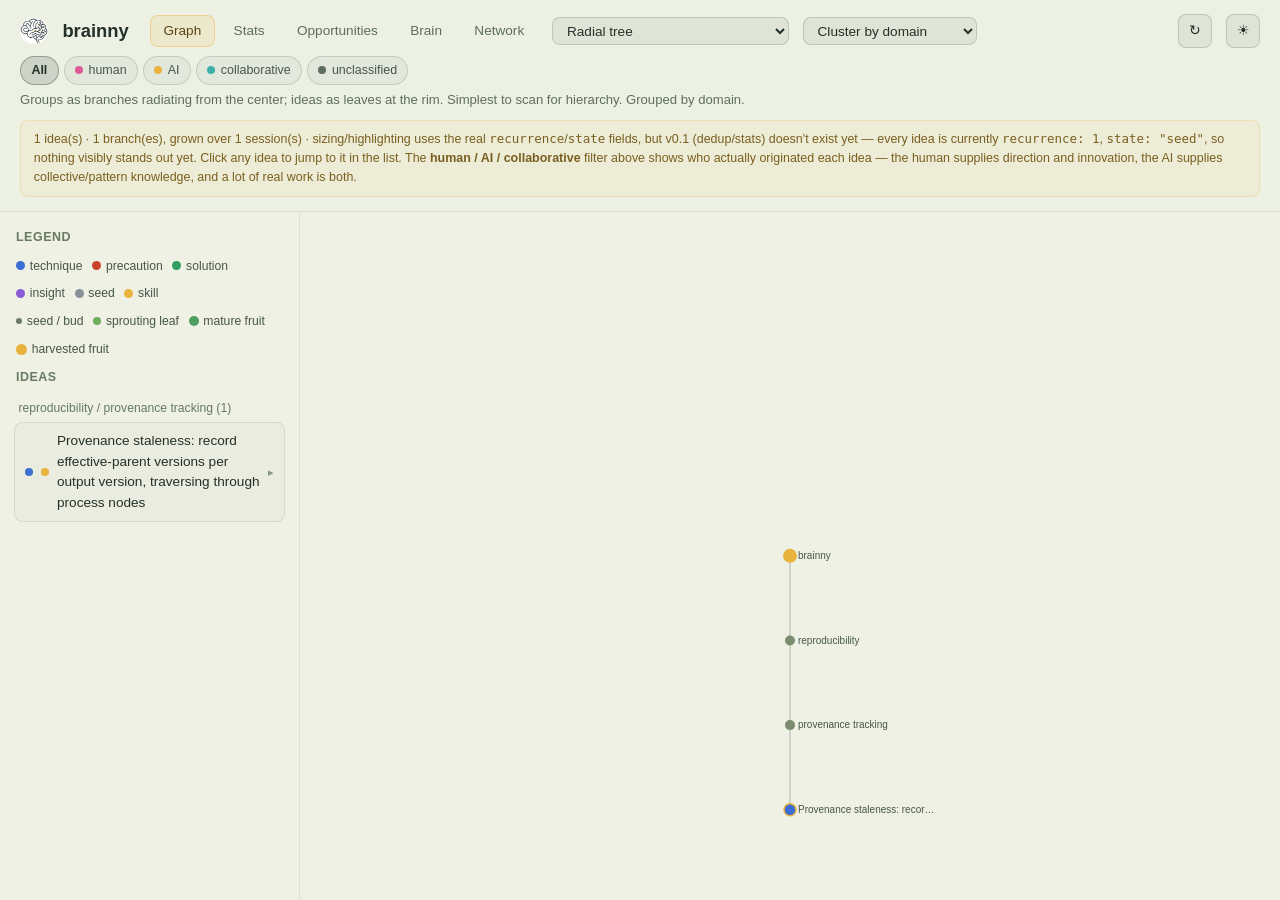
==== brainny-out/graph.html @ c356cba0 "init" ====
<!doctype html>
<html lang="en">
<head>
<meta charset="utf-8">
<meta name="viewport" content="width=device-width, initial-scale=1">
<title>brainny</title>
<link rel="icon" type="image/png" href="[data-uri]">
<style>
  /* ---- theming: CSS custom properties for every structural/chrome color.
     Dark is the default (:root, no attribute needed); a tiny inline
     script in <head> (see render_html) sets [data-theme] before first
     paint -- from localStorage if the user has toggled before, else from
     prefers-color-scheme -- so there's no flash of the wrong theme. The
     light palette is deliberately NOT stark white (a
     soft warm sage-paper tone instead) per explicit design direction: a
     pure-white dashboard read as harsh next to the dark original. Data-
     semantic colors (kind/origin/opportunity-kind/trend colors, the gold
     brand accent) are intentionally left constant across both themes --
     they encode meaning, not chrome, and should stay recognizable. */
  :root {
    --bg: #0b1310;
    --bg-rgb: 11,19,16;
    --fg: #eef3ea;
    --overlay-rgb: 255,255,255;
    --text: #d7ddd4;
    --text-muted: #c9d3c6;
    --text-dim: #a9b7a6;
    --text-dimmer: #9aab97;
    --text-faint: #8fa08c;
    --text-fainter: #7c8c79;
    --text-faintest: #6b7a68;
    --note-fg: #d7c9a0;
    --code-bg: rgba(0,0,0,0.28);
    --active-tab-fg: #f0e2bb;
    --graph-link: rgba(190,205,180,0.28);
    /* "screen" blend mode brightens toward white -- exactly the "glowing
       lines on near-black" look the Brain tab's bundled mesh wants in
       dark theme, but on a light background it washes every link out to
       nearly nothing (screen(anything, near-white) ~= near-white). Light
       theme swaps to "multiply" instead, which darkens toward the color
       the same way screen brightens -- the equivalent glow, inverted for
       a light backdrop. */
    --brain-link-blend: screen;
  }
  :root[data-theme="light"] {
    --bg: #eef1e4;
    --bg-rgb: 238,241,228;
    --fg: #24302a;
    --overlay-rgb: 20,32,24;
    --text: #3c4a40;
    --text-muted: #47564a;
    --text-dim: #55654f;
    --text-dimmer: #5e6f5a;
    --text-faint: #687a62;
    --text-fainter: #74876c;
    --text-faintest: #869781;
    --note-fg: #7a5f1f;
    --code-bg: rgba(20,32,24,0.06);
    --active-tab-fg: #5a4315;
    --graph-link: rgba(60,80,64,0.35);
    --brain-link-blend: multiply;
  }

  * { box-sizing: border-box; }
  html, body { margin: 0; padding: 0; height: 100%; background: var(--bg); }
  body {
    font: 14px/1.5 -apple-system, Segoe UI, Helvetica, Arial, sans-serif;
    color: var(--fg); display: flex; flex-direction: column; height: 100%;
  }

  header { padding: 0.9rem 1.25rem; border-bottom: 1px solid rgba(var(--overlay-rgb),0.08); background: rgba(var(--bg-rgb),0.85); flex: none; }
  header .row { display: flex; align-items: center; gap: 0.9rem; flex-wrap: wrap; }
  #brand-icon { width: 28px; height: 28px; object-fit: contain; flex: none; }
  header h1 { margin: 0; font-size: 1.15rem; }
  header p { margin: 0.35rem 0 0; color: var(--text-dimmer); font-size: 0.82rem; }
  #view-select, #cluster-select {
    background: rgba(var(--overlay-rgb),0.06); border: 1px solid rgba(var(--overlay-rgb),0.16); color: var(--fg);
    padding: 0.3rem 0.6rem; border-radius: 8px; font: inherit; font-size: 0.85rem; cursor: pointer;
  }
  #view-select:hover, #cluster-select:hover { background: rgba(var(--overlay-rgb),0.1); }
  /* the dropdown's open popup is native-rendered by the OS, outside CSS
     theme control -- force it light-with-dark-text always, a universal
     fallback that stays readable regardless of the page's own theme */
  #view-select option, #cluster-select option { color: #111; background: #fff; }
  .note {
    margin: 0.6rem 0 0; padding: 0.6rem 0.8rem; border-radius: 8px;
    background: rgba(232,178,61,0.08); border: 1px solid rgba(232,178,61,0.25);
    font-size: 0.78rem; color: var(--note-fg);
  }

  #live-toggle, #theme-toggle {
    background: rgba(var(--overlay-rgb),0.06); border: 1px solid rgba(var(--overlay-rgb),0.16);
    color: var(--fg); font: inherit; font-size: 0.9rem; width: 2.1rem; height: 2.1rem; border-radius: 8px;
    cursor: pointer; display: inline-flex; align-items: center; justify-content: center; flex: none;
  }
  #live-toggle { margin-left: auto; }
  #live-toggle:hover, #theme-toggle:hover { background: rgba(var(--overlay-rgb),0.1); }
  /* on while auto-refresh is enabled -- a spinning glyph would misread as
     "loading"/stuck, so this is a steady gold highlight instead, same
     active-state color language as .tab-btn.active elsewhere */
  #live-toggle.active { background: rgba(232,178,61,0.16); border-color: rgba(232,178,61,0.45); color: var(--active-tab-fg); }

  #tab-bar { display: flex; gap: 0.3rem; margin-left: 0.4rem; }
  .tab-btn {
    background: none; border: 1px solid transparent; color: var(--text-dimmer); font: inherit;
    font-size: 0.85rem; padding: 0.3rem 0.8rem; border-radius: 8px; cursor: pointer;
  }
  .tab-btn:hover { background: rgba(var(--overlay-rgb),0.06); color: var(--fg); }
  .tab-btn.active { background: rgba(232,178,61,0.14); border-color: rgba(232,178,61,0.4); color: var(--active-tab-fg); }

  /* who originated an idea: human / AI / collaborative / all -- an axis
     independent of kind/state, filterable across every view */
  #origin-filter { display: flex; gap: 0.3rem; align-items: center; flex-wrap: wrap; }
  .origin-btn {
    background: rgba(var(--overlay-rgb),0.04); border: 1px solid rgba(var(--overlay-rgb),0.14); color: var(--text-muted);
    font: inherit; font-size: 0.78rem; padding: 0.25rem 0.65rem; border-radius: 999px; cursor: pointer;
    display: inline-flex; align-items: center; gap: 0.35rem;
  }
  .origin-btn:hover { background: rgba(var(--overlay-rgb),0.09); }
  .origin-btn .dot { width: 8px; height: 8px; border-radius: 50%; flex: none; }
  .origin-btn.active { font-weight: 600; }

  /* project filter -- only present on the merged central view (brainny
     central --html) spanning more than one project */
  #project-filter-row { display: flex; align-items: center; gap: 0.4rem; margin-left: 0.6rem; }
  #project-filter {
    background: rgba(var(--overlay-rgb),0.06); border: 1px solid rgba(var(--overlay-rgb),0.16); color: var(--fg);
    padding: 0.25rem 0.55rem; border-radius: 8px; font: inherit; font-size: 0.82rem; cursor: pointer;
  }
  #project-filter option { color: #111; background: #fff; }
  .item-project-group { margin-bottom: 1.1rem; }
  .item-project-group:last-child { margin-bottom: 0; }
  .item-project-heading {
    font-size: 0.82rem; font-weight: 600; color: var(--fg); margin: 0 0 0.5rem; padding: 0.3rem 0.5rem;
    background: rgba(232,178,61,0.1); border: 1px solid rgba(232,178,61,0.25); border-radius: 6px;
  }

  main { flex: 1; display: grid; grid-template-columns: 300px 1fr; min-height: 0; }
  main#stats-main, main#opportunities-main { display: block; overflow-y: auto; padding: 1.1rem 1.4rem 2rem; }
  main#brain-main, main#network-main { display: block; overflow: hidden; padding: 0; position: relative; }
  #graph-main[hidden], #stats-main[hidden], #opportunities-main[hidden], #brain-main[hidden], #network-main[hidden] { display: none !important; }

  /* ---- network tab: the central brain (this central folder, or just
     this one project when there's nothing else synced into it yet) with
     a small brain per connected project -- literally what's feeding it
     ideas. Static, not animated (no probe, no loop) -- a map, not a
     performance. ---- */
  #network-main svg { display: block; width: 100%; height: 100%; }
  .network-link { fill: none; }
  .network-node { cursor: pointer; }
  .network-node.dimmed { opacity: 0.35; }
  .network-label { font-size: 12px; fill: var(--text-muted); pointer-events: none; text-anchor: middle; }
  .network-count { font-size: 10px; fill: var(--text-fainter); pointer-events: none; text-anchor: middle; }
  .network-hub-label { font-size: 13px; font-weight: 700; fill: var(--fg); pointer-events: none; text-anchor: middle; }
  .network-caption {
    position: absolute; top: 0; left: 0; right: 0; z-index: 2; padding: 0.8rem 1.1rem;
    background: linear-gradient(180deg, rgba(var(--bg-rgb),0.85), rgba(var(--bg-rgb),0));
    font-size: 0.78rem; color: var(--text-dimmer); pointer-events: none; max-width: 640px;
  }
  .network-caption strong { color: var(--fg); }

  /* ---- opportunities tab: AI-proposed combinations of ideas ---- */
  .opp-list { display: flex; flex-direction: column; gap: 0.9rem; max-width: 760px; margin: 0 auto; }
  .opp-card {
    background: rgba(var(--overlay-rgb),0.03); border: 1px solid rgba(var(--overlay-rgb),0.08);
    border-radius: 10px; padding: 0.9rem 1.1rem;
  }
  .opp-header { display: flex; align-items: center; gap: 0.6rem; margin-bottom: 0.5rem; flex-wrap: wrap; }
  .opp-kind-badge {
    font-size: 0.7rem; font-weight: 600; text-transform: uppercase; letter-spacing: 0.03em;
    padding: 0.15rem 0.55rem; border-radius: 999px; border: 1px solid; flex: none;
  }
  .opp-title { font-size: 0.98rem; font-weight: 600; color: var(--fg); }
  .opp-weight-row { display: flex; align-items: center; gap: 0.6rem; margin-bottom: 0.6rem; }
  .opp-weight-track { flex: 1; height: 8px; border-radius: 999px; background: rgba(var(--overlay-rgb),0.07); overflow: hidden; }
  .opp-weight-fill { height: 100%; border-radius: 999px; }
  .opp-weight-pct { font-size: 0.76rem; color: var(--text-dimmer); width: 2.6rem; text-align: right; flex: none; }
  .opp-summary { margin: 0 0 0.4rem; color: var(--text); font-size: 0.86rem; }
  .opp-rationale { margin: 0 0 0.6rem; color: var(--text-dimmer); font-size: 0.8rem; font-style: italic; }
  .opp-ideas-label { font-size: 0.7rem; text-transform: uppercase; letter-spacing: 0.03em; color: var(--text-fainter); margin-bottom: 0.35rem; }
  .opp-ideas { display: flex; flex-wrap: wrap; gap: 0.35rem; }
  .opp-idea-chip {
    background: rgba(var(--overlay-rgb),0.06); border: 1px solid rgba(var(--overlay-rgb),0.14); color: var(--text-muted);
    font: inherit; font-size: 0.76rem; padding: 0.2rem 0.6rem; border-radius: 999px; cursor: pointer;
  }
  .opp-idea-chip:hover { background: rgba(var(--overlay-rgb),0.11); color: var(--fg); }

  /* ---- stats tab ---- */
  .stat-cards { display: grid; grid-template-columns: repeat(auto-fit, minmax(140px, 1fr)); gap: 0.7rem; margin: 0 0 1.4rem; }
  .stat-card {
    background: rgba(var(--overlay-rgb),0.03); border: 1px solid rgba(var(--overlay-rgb),0.08);
    border-radius: 10px; padding: 0.7rem 0.9rem;
  }
  .stat-card .stat-num { font-size: 1.6rem; font-weight: 600; color: var(--fg); line-height: 1.1; }
  .stat-card .stat-label { font-size: 0.74rem; color: var(--text-faint); margin-top: 0.2rem; text-transform: uppercase; letter-spacing: 0.03em; }

  .stats-grid { display: grid; grid-template-columns: minmax(280px, 1fr) minmax(320px, 1.2fr); gap: 1.4rem; align-items: start; }
  @media (max-width: 900px) { .stats-grid { grid-template-columns: 1fr; } }

  .stats-block h2 { font-size: 0.78rem; text-transform: uppercase; letter-spacing: 0.04em; color: var(--text-faint); margin: 0 0 0.6rem; }
  .stats-caption { font-size: 0.74rem; color: var(--text-fainter); margin: 0.5rem 0 0; }

  #treemap-mount svg { display: block; width: 100%; }
  .tm-cell rect { stroke: rgba(11,19,16,0.7); stroke-width: 1.5; cursor: pointer; }
  .tm-cell text { pointer-events: none; fill: #0b1310; font-size: 11px; font-weight: 600; }
  .tm-cell .tm-count { font-weight: 400; opacity: 0.75; }

  .domain-table { width: 100%; border-collapse: collapse; font-size: 0.82rem; }
  .domain-table th { text-align: left; font-size: 0.7rem; text-transform: uppercase; letter-spacing: 0.03em; color: var(--text-fainter); padding: 0.3rem 0.5rem; border-bottom: 1px solid rgba(var(--overlay-rgb),0.1); }
  .domain-table td { padding: 0.4rem 0.5rem; border-bottom: 1px solid rgba(var(--overlay-rgb),0.05); vertical-align: middle; }
  .domain-table tr:hover td { background: rgba(var(--overlay-rgb),0.03); }
  .spark { display: inline-block; vertical-align: middle; }
  .trend-badge { display: inline-flex; align-items: center; gap: 0.3rem; padding: 0.1rem 0.5rem; border-radius: 999px; font-size: 0.72rem; white-space: nowrap; }
  .trend-growing { background: rgba(111,174,92,0.16); color: #8fd67a; }
  .trend-steady { background: rgba(var(--overlay-rgb),0.06); color: var(--text-dimmer); }
  .trend-quiet { background: rgba(201,67,44,0.12); color: #d68a7a; }

  .kind-bars { display: flex; flex-direction: column; gap: 0.4rem; margin-top: 0.4rem; }
  .kind-bar-row { display: flex; align-items: center; gap: 0.6rem; font-size: 0.78rem; }
  .kind-bar-label { width: 110px; flex: none; color: var(--text-muted); }
  .kind-bar-track { flex: 1; height: 10px; border-radius: 999px; background: rgba(var(--overlay-rgb),0.06); overflow: hidden; }
  .kind-bar-fill { height: 100%; border-radius: 999px; }
  .kind-bar-count { width: 24px; flex: none; text-align: right; color: var(--text-faint); }

  .recent-list { list-style: none; margin: 0; padding: 0; display: flex; flex-direction: column; gap: 0.5rem; }
  .recent-item { display: flex; flex-direction: column; gap: 0.1rem; padding: 0.45rem 0.6rem; border-radius: 8px; background: rgba(var(--overlay-rgb),0.02); border: 1px solid rgba(var(--overlay-rgb),0.06); cursor: pointer; }
  .recent-item:hover { background: rgba(var(--overlay-rgb),0.05); }
  .recent-item .ri-title { color: var(--fg); font-size: 0.84rem; }
  .recent-item .ri-meta { color: var(--text-fainter); font-size: 0.72rem; }
  #panel { border-right: 1px solid rgba(var(--overlay-rgb),0.08); overflow-y: auto; padding: 0.75rem; }
  #panel h2 { font-size: 0.78rem; text-transform: uppercase; letter-spacing: 0.04em; color: var(--text-faint); margin: 0.25rem 0.25rem 0.6rem; }
  #viz { position: relative; overflow: hidden; }
  #viz svg { display: block; width: 100%; height: 100%; }
  .empty-note { padding: 0.75rem; color: var(--text-faint); font-size: 0.85rem; }

  .legend-row { display: flex; flex-wrap: wrap; gap: 0.6rem; margin: 0 0 0.6rem; padding: 0 0.25rem; font-size: 0.76rem; color: var(--text-muted); }
  .legend-item { display: inline-flex; align-items: center; gap: 0.3rem; }
  .dot { width: 9px; height: 9px; border-radius: 50%; display: inline-block; flex: none; }
  .state-dot.state-seed { width: 6px; height: 6px; background: #6b7a68; }
  .state-dot.state-sprouting { width: 8px; height: 8px; background: #6fae5c; }
  .state-dot.state-mature { width: 10px; height: 10px; background: #4f9e63; }
  .state-dot.state-harvested { width: 11px; height: 11px; background: #e8b23d; }

  /* ---- itemized accordion list ---- */
  .item-list { display: flex; flex-direction: column; gap: 0.9rem; }
  .item-group { border-radius: 8px; padding: 0.15rem; }
  .item-group-heading { font-size: 0.76rem; color: var(--text-faint); margin: 0 0 0.35rem; padding: 0 0.25rem; }
  .item { border: 1px solid rgba(var(--overlay-rgb),0.08); border-radius: 8px; margin-bottom: 0.4rem; overflow: hidden; background: rgba(var(--overlay-rgb),0.02); }
  .item-promising { border-color: rgba(232,178,61,0.55); box-shadow: 0 0 0 1px rgba(232,178,61,0.15) inset; }
  .item-flash { animation: item-flash-kf 1.4s ease-out; }
  @keyframes item-flash-kf {
    0% { background: rgba(191,227,107,0.28); border-color: rgba(191,227,107,0.8); }
    100% { background: rgba(var(--overlay-rgb),0.02); }
  }
  .item-title-row {
    width: 100%; display: flex; align-items: center; gap: 0.5rem;
    background: none; border: none; color: var(--fg); text-align: left;
    padding: 0.5rem 0.6rem; cursor: pointer; font: inherit; font-size: 0.85rem;
  }
  .item-title-row:hover { background: rgba(var(--overlay-rgb),0.04); }
  .item-dot { width: 8px; height: 8px; border-radius: 50%; flex: none; }
  .item-title { flex: 1; }
  .item-caret { color: var(--text-faintest); transition: transform 0.15s; font-size: 0.7rem; }
  .item-title-row.open .item-caret { transform: rotate(90deg); }
  .item-body { padding: 0 0.75rem 0.7rem 1.85rem; font-size: 0.82rem; }
  .item-summary { margin: 0 0 0.35rem; color: var(--text); }
  .item-detail { margin: 0 0 0.35rem; color: var(--text-dim); }
  .item-trigger { margin: 0 0 0.35rem; color: var(--text-muted); font-size: 0.8rem; }
  .item-meta { margin: 0 0 0.35rem; color: var(--text-fainter); font-size: 0.72rem; }
  .item-tags { display: flex; flex-wrap: wrap; gap: 0.3rem; }
  .item-tag { background: rgba(var(--overlay-rgb),0.08); border-radius: 999px; padding: 0.05rem 0.5rem; font-size: 0.7rem; }

  /* attachment "signs" -- code/plot/table evidence badges (SEED.md
     attachments: small physical proof, not the full dataset) */
  .item-signs { display: inline-flex; gap: 0.2rem; flex: none; }
  .item-sign {
    display: inline-flex; align-items: center; justify-content: center;
    min-width: 1.3em; height: 1.3em; padding: 0 0.25em; border-radius: 4px;
    font-size: 0.68rem; font-weight: 600; letter-spacing: -0.02em;
    background: rgba(var(--overlay-rgb),0.08); color: var(--text-muted);
  }
  .item-sign-code { background: rgba(59,111,214,0.18); color: #9db8ef; }
  .item-sign-plot { background: rgba(139,92,214,0.18); color: #c4aef0; }
  .item-sign-table { background: rgba(47,158,94,0.18); color: #8fd6a8; }
  .item-sign-snippet { background: rgba(232,178,61,0.18); color: #e8c877; }
  /* inline snippet -- a code excerpt/equation/table-structure note kept
     directly on the entry, no separate file needed (see schema.py's
     `snippet` field) */
  .item-snippet {
    margin: 0 0 0.5rem; padding: 0.55rem 0.7rem; border-radius: 6px;
    background: var(--code-bg); border: 1px solid rgba(var(--overlay-rgb),0.08);
    font: 0.76rem/1.45 ui-monospace, SFMono-Regular, Menlo, Consolas, monospace;
    color: var(--text); white-space: pre-wrap; word-break: break-word; overflow-x: auto;
  }
  .item-evidence { display: flex; flex-direction: column; gap: 0.4rem; margin-top: 0.5rem; }
  .item-evidence-row { display: flex; align-items: center; gap: 0.4rem; flex-wrap: wrap; }
  .item-evidence-row a { color: #6f96e0; font-size: 0.78rem; text-decoration: none; }
  .item-evidence-row a:hover { text-decoration: underline; }
  .item-evidence-thumb { max-width: 160px; max-height: 100px; border-radius: 6px; border: 1px solid rgba(var(--overlay-rgb),0.12); display: block; margin-top: 0.2rem; }

  #tooltip {
    position: fixed; z-index: 10; pointer-events: none; max-width: 280px;
    background: rgba(var(--bg-rgb),0.96); border: 1px solid rgba(var(--overlay-rgb),0.12);
    border-radius: 10px; padding: 0.6rem 0.75rem; font-size: 0.8rem; display: none; color: var(--fg);
  }
  #tooltip .tt-title { font-weight: 600; margin-bottom: 0.2rem; }
  #tooltip .tt-meta { color: var(--text-faint); font-size: 0.72rem; }

  #fallback { padding: 2rem; white-space: pre-wrap; color: var(--fg); background: var(--bg); height: 100%; margin: 0; overflow: auto; }

  /* ---- brain tab: hierarchical edge-bundled connections resolve into a
     brain silhouette (no literal neuron dots), a probe circles it
     continuously gathering ideas into a live report, and clicking opens
     the mesh into real labeled/clickable idea circles. Ported from
     examples/viz-prototypes/12-neural-bundle.html -- see renderBrainView()
     in the JS below for the full port notes. ---- */
  #brain-main svg { display: block; width: 100%; height: 100%; }
  .bundle-link { fill: none; mix-blend-mode: var(--brain-link-blend); }
  .rim-arc { fill: none; stroke-width: 5; opacity: 0.85; }
  .brain-leaf { cursor: pointer; }
  .brain-leaf-label { font-size: 9px; fill: var(--fg); opacity: 0.85; pointer-events: none; }
  .brain-caption {
    position: absolute; top: 0; left: 0; right: 0; z-index: 2; padding: 0.8rem 1.1rem;
    background: linear-gradient(180deg, rgba(var(--bg-rgb),0.85), rgba(var(--bg-rgb),0));
    font-size: 0.78rem; color: var(--text-dimmer); pointer-events: none; max-width: 640px;
  }
  .brain-caption strong { color: var(--fg); }
  /* the report/constellation HUD panels float directly over the mesh
     itself, which passes all sorts of colors behind them regardless of
     page theme -- so unlike the rest of the chrome, these deliberately
     stay a fixed dark glass with light text in BOTH themes (like a
     tooltip or toast does), rather than trying to keep enough contrast
     against an arbitrary, constantly-shifting backdrop. */
  #brain-report {
    position: absolute; left: 1.1rem; bottom: 1.1rem; z-index: 3; width: 300px; max-height: 220px;
    background: rgba(9,15,12,0.88); border: 1px solid rgba(255,255,255,0.1); border-radius: 10px;
    padding: 0.65rem 0.8rem; font-size: 0.72rem; color: #c9d3c6; overflow: hidden;
  }
  #brain-report h3 { margin: 0 0 0.4rem; font-size: 0.68rem; text-transform: uppercase; letter-spacing: 0.04em; color: #e8b23d; }
  #brain-report .line { padding: 0.12rem 0; border-bottom: 1px dashed rgba(255,255,255,0.06); opacity: 0; animation: brain-fade-in 0.4s forwards; }
  @keyframes brain-fade-in { to { opacity: 1; } }
  #brain-constellation {
    position: absolute; top: 46%; left: 50%; transform: translate(-50%, -50%); z-index: 3;
    text-align: center; pointer-events: none; opacity: 0; transition: opacity 0.4s ease;
    background: rgba(9,15,12,0.85); border: 1px solid rgba(255,224,140,0.3); border-radius: 12px;
    padding: 0.65rem 1.2rem; max-width: 400px;
  }
  #brain-constellation .opp-kind { font-size: 0.66rem; text-transform: uppercase; letter-spacing: 0.05em; color: #e8b23d; }
  #brain-constellation .opp-title { font-size: 0.96rem; font-weight: 700; color: #fff3d0; margin: 0.15rem 0; }
  #brain-constellation .opp-conf { font-size: 0.74rem; color: #9aab97; }
  #brain-hint { position: absolute; bottom: 1rem; right: 1.2rem; z-index: 2; font-size: 0.72rem; color: var(--text-faintest); text-align: right; pointer-events: none; }
</style>
<script>
// Sets [data-theme] before first paint -- an explicit prior choice
// (localStorage) wins, otherwise prefers-color-scheme decides. Runs
// synchronously in <head> specifically to avoid a flash of the wrong
// theme; see #theme-toggle's wiring at the end of the main script for
// what happens on further clicks.
(function () {
  var saved = null;
  try { saved = localStorage.getItem('brainny-theme'); } catch (e) { /* private browsing etc */ }
  var theme = saved === 'light' || saved === 'dark'
    ? saved
    : (window.matchMedia && window.matchMedia('(prefers-color-scheme: light)').matches ? 'light' : 'dark');
  document.documentElement.setAttribute('data-theme', theme);
})();
</script>
</head>
<body>
<header>
  <div class="row">
    <img id="brand-icon" src="[data-uri]" alt="">
    <h1>brainny</h1>
    <nav id="tab-bar">
      <button type="button" class="tab-btn active" data-tab="graph">Graph</button>
      <button type="button" class="tab-btn" data-tab="stats">Stats</button>
      <button type="button" class="tab-btn" data-tab="opportunities">Opportunities</button>
      <button type="button" class="tab-btn" data-tab="brain">Brain</button>
      <button type="button" class="tab-btn" data-tab="network">Network</button>
    </nav>
    <select id="view-select">
      <option value="radial">Radial tree</option>
      <option value="force">Force network with cluster halos</option>
    </select>
    <select id="cluster-select" title="Group ideas by this field, in both the graph above and the list below">
      <option value="domain">Cluster by domain</option>
      <option value="kind">Cluster by kind</option>
      <option value="tags">Cluster by primary tag</option>
    </select>
    <button type="button" id="live-toggle" title="Auto-refresh this page every 20s (this file is rewritten on every capture/attach/propose/sync elsewhere)" aria-label="Toggle live auto-refresh">&#8635;</button>
    <button type="button" id="theme-toggle" title="Toggle day/night theme" aria-label="Toggle day/night theme">&#9789;</button>
  </div>
  <div class="row" style="margin-top:0.5rem">
    <nav id="origin-filter"><button type="button" class="origin-btn active" data-origin="all">All</button><button type="button" class="origin-btn" data-origin="human" data-color="#e05a9a"><span class="dot" style="background:#e05a9a"></span>human</button><button type="button" class="origin-btn" data-origin="ai" data-color="#e8b23d"><span class="dot" style="background:#e8b23d"></span>AI</button><button type="button" class="origin-btn" data-origin="collaborative" data-color="#3bb0a8"><span class="dot" style="background:#3bb0a8"></span>collaborative</button><button type="button" class="origin-btn" data-origin="unclassified" data-color="#5c6b63"><span class="dot" style="background:#5c6b63"></span>unclassified</button></nav>
    
  </div>
  <p id="view-desc"></p>
  <p class="note">1 idea(s) · 1 branch(es), grown over 1 session(s) · sizing/highlighting uses the real <code>recurrence</code>/<code>state</code> fields, but v0.1 (dedup/stats) doesn't exist yet — every idea is currently <code>recurrence: 1</code>, <code>state: "seed"</code>, so nothing visibly stands out yet. Click any idea to jump to it in the list. The <strong>human / AI / collaborative</strong> filter above shows who actually originated each idea — the human supplies direction and innovation, the AI supplies collective/pattern knowledge, and a lot of real work is both.</p>
</header>
<main id="graph-main">
  <div id="panel">
    <h2>legend</h2>
    <div class="legend-row"><span class="legend-item"><span class="dot" style="background:#3b6fd6"></span>technique</span><span class="legend-item"><span class="dot" style="background:#c9432c"></span>precaution</span><span class="legend-item"><span class="dot" style="background:#2f9e5e"></span>solution</span><span class="legend-item"><span class="dot" style="background:#8b5cd6"></span>insight</span><span class="legend-item"><span class="dot" style="background:#8a8f98"></span>seed</span><span class="legend-item"><span class="dot" style="background:#e8b23d"></span>skill</span></div>
    <div class="legend-row"><span class="legend-item"><span class="dot state-dot state-seed"></span>seed / bud</span><span class="legend-item"><span class="dot state-dot state-sprouting"></span>sprouting leaf</span><span class="legend-item"><span class="dot state-dot state-mature"></span>mature fruit</span><span class="legend-item"><span class="dot state-dot state-harvested"></span>harvested fruit</span></div>
    <h2>ideas</h2>
    <div id="item-list-mount"></div>
  </div>
  <div id="viz"></div>
</main>
<main id="stats-main" hidden></main>
<main id="opportunities-main" hidden></main>
<main id="brain-main" hidden></main>
<main id="network-main" hidden></main>
<div id="tooltip"></div>
<pre id="fallback" hidden>brainny - 1 idea(s): 1 technique

reproducibility / provenance tracking/
  [T] (seed) Provenance staleness: record effective-parent versions per output version, traversing through process nodes - idea_0001 [provenance, staleness, lineage, dag, versioning, pipelines] &lt;ai&gt;
</pre>
<script id="brainny-data" type="application/json">{"title": "brainny", "nodes": [{"id": "idea_0001", "kind": "technique", "title": "Provenance staleness: record effective-parent versions per output version, traversing through process nodes", "summary": "In a provenance/lineage graph, don't decide staleness per edge (edge.source_version refreshed when the target is saved). When a pipeline has several outputs and only one is regenerated, the refresh of the pipeline's input edges silently marks the siblings fresh. Instead each saved version of a data node records the versions of its effective parents: direct sources plus, through process nodes (pipeline/step/script), the inputs of the process that made it.", "detail": "Rules that worked in Sciweave: data node stale if any effective parent's current version != recorded one, or a data parent is itself stale; process nodes are never 'rebuilt', they are flagged 're-run needed' when any of their outputs recorded an older input version; article placements compare placed version vs final/current; informational links (documents/related) never propagate. On new links, setdefault the current versions into the target's latest version (or into all outputs of a process target). A 'cosmetic save' copies the previous version's parents so a font-only re-render stays stale.", "snippet": null, "domain": "reproducibility / provenance tracking", "tags": ["provenance", "staleness", "lineage", "dag", "versioning", "pipelines"], "trigger": null, "state": "seed", "origin": "ai", "recurrence": 1, "lastTouched": "2026-09-28T16:05:06+00:00", "session": "2026-09-28-sciweave-build", "sessionTs": "2026-09-28T16:05:06+00:00", "project": "sciweave", "attachments": []}], "sessions": [{"session": "2026-09-28-sciweave-build", "ts": "2026-09-28T16:05:06+00:00", "count": 1}], "projects": ["sciweave"], "domainCount": 1, "kindColor": {"technique": "#3b6fd6", "precaution": "#c9432c", "solution": "#2f9e5e", "insight": "#8b5cd6", "seed": "#8a8f98", "skill": "#e8b23d"}, "stateMeta": {"seed": {"label": "seed / bud", "size": 0.16, "emissive": 0.12, "gold": false}, "sprouting": {"label": "sprouting leaf", "size": 0.22, "emissive": 0.22, "gold": false}, "mature": {"label": "mature fruit", "size": 0.3, "emissive": 0.4, "gold": false}, "harvested": {"label": "harvested fruit", "size": 0.34, "emissive": 0.65, "gold": true}}, "originColor": {"human": "#e05a9a", "ai": "#e8b23d", "collaborative": "#3bb0a8"}, "originLabel": {"human": "human", "ai": "AI", "collaborative": "collaborative"}, "unclassifiedColor": "#5c6b63", "attachmentIcon": {"code": "‹/›", "plot": "△", "table": "☷"}, "attachmentLabel": {"code": "code", "plot": "plot", "table": "table"}, "opportunities": [], "opportunityKindColor": {"tool": "#3b6fd6", "website": "#2f9e5e", "statistical-module": "#8b5cd6", "business-idea": "#e8b23d", "other": "#8a8f98"}, "opportunityKindLabel": {"tool": "tool", "website": "website", "statistical-module": "statistical module", "business-idea": "business idea", "other": "other"}}</script>
<script>// https://d3js.org v7.9.0 Copyright 2010-2023 Mike Bostock
!function(t,n){"object"==typeof exports&&"undefined"!=typeof module?n(exports):"function"==typeof define&&define.amd?define(["exports"],n):n((t="undefined"!=typeof globalThis?globalThis:t||self).d3=t.d3||{})}(this,(function(t){"use strict";function n(t,n){return null==t||null==n?NaN:t<n?-1:t>n?1:t>=n?0:NaN}function e(t,n){return null==t||null==n?NaN:n<t?-1:n>t?1:n>=t?0:NaN}function r(t){let r,o,a;function u(t,n,e=0,i=t.length){if(e<i){if(0!==r(n,n))return i;do{const r=e+i>>>1;o(t[r],n)<0?e=r+1:i=r}while(e<i)}return e}return 2!==t.length?(r=n,o=(e,r)=>n(t(e),r),a=(n,e)=>t(n)-e):(r=t===n||t===e?t:i,o=t,a=t),{left:u,center:function(t,n,e=0,r=t.length){const i=u(t,n,e,r-1);return i>e&&a(t[i-1],n)>-a(t[i],n)?i-1:i},right:function(t,n,e=0,i=t.length){if(e<i){if(0!==r(n,n))return i;do{const r=e+i>>>1;o(t[r],n)<=0?e=r+1:i=r}while(e<i)}return e}}}function i(){return 0}function o(t){return null===t?NaN:+t}const a=r(n),u=a.right,c=a.left,f=r(o).center;var s=u;const l=d(y),h=d((function(t){const n=y(t);return(t,e,r,i,o)=>{n(t,e,(r<<=2)+0,(i<<=2)+0,o<<=2),n(t,e,r+1,i+1,o),n(t,e,r+2,i+2,o),n(t,e,r+3,i+3,o)}}));function d(t){return function(n,e,r=e){if(!((e=+e)>=0))throw new RangeError("invalid rx");if(!((r=+r)>=0))throw new RangeError("invalid ry");let{data:i,width:o,height:a}=n;if(!((o=Math.floor(o))>=0))throw new RangeError("invalid width");if(!((a=Math.floor(void 0!==a?a:i.length/o))>=0))throw new RangeError("invalid height");if(!o||!a||!e&&!r)return n;const u=e&&t(e),c=r&&t(r),f=i.slice();return u&&c?(p(u,f,i,o,a),p(u,i,f,o,a),p(u,f,i,o,a),g(c,i,f,o,a),g(c,f,i,o,a),g(c,i,f,o,a)):u?(p(u,i,f,o,a),p(u,f,i,o,a),p(u,i,f,o,a)):c&&(g(c,i,f,o,a),g(c,f,i,o,a),g(c,i,f,o,a)),n}}function p(t,n,e,r,i){for(let o=0,a=r*i;o<a;)t(n,e,o,o+=r,1)}function g(t,n,e,r,i){for(let o=0,a=r*i;o<r;++o)t(n,e,o,o+a,r)}function y(t){const n=Math.floor(t);if(n===t)return function(t){const n=2*t+1;return(e,r,i,o,a)=>{if(!((o-=a)>=i))return;let u=t*r[i];const c=a*t;for(let t=i,n=i+c;t<n;t+=a)u+=r[Math.min(o,t)];for(let t=i,f=o;t<=f;t+=a)u+=r[Math.min(o,t+c)],e[t]=u/n,u-=r[Math.max(i,t-c)]}}(t);const e=t-n,r=2*t+1;return(t,i,o,a,u)=>{if(!((a-=u)>=o))return;let c=n*i[o];const f=u*n,s=f+u;for(let t=o,n=o+f;t<n;t+=u)c+=i[Math.min(a,t)];for(let n=o,l=a;n<=l;n+=u)c+=i[Math.min(a,n+f)],t[n]=(c+e*(i[Math.max(o,n-s)]+i[Math.min(a,n+s)]))/r,c-=i[Math.max(o,n-f)]}}function v(t,n){let e=0;if(void 0===n)for(let n of t)null!=n&&(n=+n)>=n&&++e;else{let r=-1;for(let i of t)null!=(i=n(i,++r,t))&&(i=+i)>=i&&++e}return e}function _(t){return 0|t.length}function b(t){return!(t>0)}function m(t){return"object"!=typeof t||"length"in t?t:Array.from(t)}function x(t,n){let e,r=0,i=0,o=0;if(void 0===n)for(let n of t)null!=n&&(n=+n)>=n&&(e=n-i,i+=e/++r,o+=e*(n-i));else{let a=-1;for(let u of t)null!=(u=n(u,++a,t))&&(u=+u)>=u&&(e=u-i,i+=e/++r,o+=e*(u-i))}if(r>1)return o/(r-1)}function w(t,n){const e=x(t,n);return e?Math.sqrt(e):e}function M(t,n){let e,r;if(void 0===n)for(const n of t)null!=n&&(void 0===e?n>=n&&(e=r=n):(e>n&&(e=n),r<n&&(r=n)));else{let i=-1;for(let o of t)null!=(o=n(o,++i,t))&&(void 0===e?o>=o&&(e=r=o):(e>o&&(e=o),r<o&&(r=o)))}return[e,r]}class T{constructor(){this._partials=new Float64Array(32),this._n=0}add(t){const n=this._partials;let e=0;for(let r=0;r<this._n&&r<32;r++){const i=n[r],o=t+i,a=Math.abs(t)<Math.abs(i)?t-(o-i):i-(o-t);a&&(n[e++]=a),t=o}return n[e]=t,this._n=e+1,this}valueOf(){const t=this._partials;let n,e,r,i=this._n,o=0;if(i>0){for(o=t[--i];i>0&&(n=o,e=t[--i],o=n+e,r=e-(o-n),!r););i>0&&(r<0&&t[i-1]<0||r>0&&t[i-1]>0)&&(e=2*r,n=o+e,e==n-o&&(o=n))}return o}}class InternMap extends Map{constructor(t,n=N){if(super(),Object.defineProperties(this,{_intern:{value:new Map},_key:{value:n}}),null!=t)for(const[n,e]of t)this.set(n,e)}get(t){return super.get(A(this,t))}has(t){return super.has(A(this,t))}set(t,n){return super.set(S(this,t),n)}delete(t){return super.delete(E(this,t))}}class InternSet extends Set{constructor(t,n=N){if(super(),Object.defineProperties(this,{_intern:{value:new Map},_key:{value:n}}),null!=t)for(const n of t)this.add(n)}has(t){return super.has(A(this,t))}add(t){return super.add(S(this,t))}delete(t){return super.delete(E(this,t))}}function A({_intern:t,_key:n},e){const r=n(e);return t.has(r)?t.get(r):e}function S({_intern:t,_key:n},e){const r=n(e);return t.has(r)?t.get(r):(t.set(r,e),e)}function E({_intern:t,_key:n},e){const r=n(e);return t.has(r)&&(e=t.get(r),t.delete(r)),e}function N(t){return null!==t&&"object"==typeof t?t.valueOf():t}function k(t){return t}function C(t,...n){return F(t,k,k,n)}function P(t,...n){return F(t,Array.from,k,n)}function z(t,n){for(let e=1,r=n.length;e<r;++e)t=t.flatMap((t=>t.pop().map((([n,e])=>[...t,n,e]))));return t}function $(t,n,...e){return F(t,k,n,e)}function D(t,n,...e){return F(t,Array.from,n,e)}function R(t){if(1!==t.length)throw new Error("duplicate key");return t[0]}function F(t,n,e,r){return function t(i,o){if(o>=r.length)return e(i);const a=new InternMap,u=r[o++];let c=-1;for(const t of i){const n=u(t,++c,i),e=a.get(n);e?e.push(t):a.set(n,[t])}for(const[n,e]of a)a.set(n,t(e,o));return n(a)}(t,0)}function q(t,n){return Array.from(n,(n=>t[n]))}function U(t,...n){if("function"!=typeof t[Symbol.iterator])throw new TypeError("values is not iterable");t=Array.from(t);let[e]=n;if(e&&2!==e.length||n.length>1){const r=Uint32Array.from(t,((t,n)=>n));return n.length>1?(n=n.map((n=>t.map(n))),r.sort(((t,e)=>{for(const r of n){const n=O(r[t],r[e]);if(n)return n}}))):(e=t.map(e),r.sort(((t,n)=>O(e[t],e[n])))),q(t,r)}return t.sort(I(e))}function I(t=n){if(t===n)return O;if("function"!=typeof t)throw new TypeError("compare is not a function");return(n,e)=>{const r=t(n,e);return r||0===r?r:(0===t(e,e))-(0===t(n,n))}}function O(t,n){return(null==t||!(t>=t))-(null==n||!(n>=n))||(t<n?-1:t>n?1:0)}var B=Array.prototype.slice;function Y(t){return()=>t}const L=Math.sqrt(50),j=Math.sqrt(10),H=Math.sqrt(2);function X(t,n,e){const r=(n-t)/Math.max(0,e),i=Math.floor(Math.log10(r)),o=r/Math.pow(10,i),a=o>=L?10:o>=j?5:o>=H?2:1;let u,c,f;return i<0?(f=Math.pow(10,-i)/a,u=Math.round(t*f),c=Math.round(n*f),u/f<t&&++u,c/f>n&&--c,f=-f):(f=Math.pow(10,i)*a,u=Math.round(t/f),c=Math.round(n/f),u*f<t&&++u,c*f>n&&--c),c<u&&.5<=e&&e<2?X(t,n,2*e):[u,c,f]}function G(t,n,e){if(!((e=+e)>0))return[];if((t=+t)===(n=+n))return[t];const r=n<t,[i,o,a]=r?X(n,t,e):X(t,n,e);if(!(o>=i))return[];const u=o-i+1,c=new Array(u);if(r)if(a<0)for(let t=0;t<u;++t)c[t]=(o-t)/-a;else for(let t=0;t<u;++t)c[t]=(o-t)*a;else if(a<0)for(let t=0;t<u;++t)c[t]=(i+t)/-a;else for(let t=0;t<u;++t)c[t]=(i+t)*a;return c}function V(t,n,e){return X(t=+t,n=+n,e=+e)[2]}function W(t,n,e){e=+e;const r=(n=+n)<(t=+t),i=r?V(n,t,e):V(t,n,e);return(r?-1:1)*(i<0?1/-i:i)}function Z(t,n,e){let r;for(;;){const i=V(t,n,e);if(i===r||0===i||!isFinite(i))return[t,n];i>0?(t=Math.floor(t/i)*i,n=Math.ceil(n/i)*i):i<0&&(t=Math.ceil(t*i)/i,n=Math.floor(n*i)/i),r=i}}function K(t){return Math.max(1,Math.ceil(Math.log(v(t))/Math.LN2)+1)}function Q(){var t=k,n=M,e=K;function r(r){Array.isArray(r)||(r=Array.from(r));var i,o,a,u=r.length,c=new Array(u);for(i=0;i<u;++i)c[i]=t(r[i],i,r);var f=n(c),l=f[0],h=f[1],d=e(c,l,h);if(!Array.isArray(d)){const t=h,e=+d;if(n===M&&([l,h]=Z(l,h,e)),(d=G(l,h,e))[0]<=l&&(a=V(l,h,e)),d[d.length-1]>=h)if(t>=h&&n===M){const t=V(l,h,e);isFinite(t)&&(t>0?h=(Math.floor(h/t)+1)*t:t<0&&(h=(Math.ceil(h*-t)+1)/-t))}else d.pop()}for(var p=d.length,g=0,y=p;d[g]<=l;)++g;for(;d[y-1]>h;)--y;(g||y<p)&&(d=d.slice(g,y),p=y-g);var v,_=new Array(p+1);for(i=0;i<=p;++i)(v=_[i]=[]).x0=i>0?d[i-1]:l,v.x1=i<p?d[i]:h;if(isFinite(a)){if(a>0)for(i=0;i<u;++i)null!=(o=c[i])&&l<=o&&o<=h&&_[Math.min(p,Math.floor((o-l)/a))].push(r[i]);else if(a<0)for(i=0;i<u;++i)if(null!=(o=c[i])&&l<=o&&o<=h){const t=Math.floor((l-o)*a);_[Math.min(p,t+(d[t]<=o))].push(r[i])}}else for(i=0;i<u;++i)null!=(o=c[i])&&l<=o&&o<=h&&_[s(d,o,0,p)].push(r[i]);return _}return r.value=function(n){return arguments.length?(t="function"==typeof n?n:Y(n),r):t},r.domain=function(t){return arguments.length?(n="function"==typeof t?t:Y([t[0],t[1]]),r):n},r.thresholds=function(t){return arguments.length?(e="function"==typeof t?t:Y(Array.isArray(t)?B.call(t):t),r):e},r}function J(t,n){let e;if(void 0===n)for(const n of t)null!=n&&(e<n||void 0===e&&n>=n)&&(e=n);else{let r=-1;for(let i of t)null!=(i=n(i,++r,t))&&(e<i||void 0===e&&i>=i)&&(e=i)}return e}function tt(t,n){let e,r=-1,i=-1;if(void 0===n)for(const n of t)++i,null!=n&&(e<n||void 0===e&&n>=n)&&(e=n,r=i);else for(let o of t)null!=(o=n(o,++i,t))&&(e<o||void 0===e&&o>=o)&&(e=o,r=i);return r}function nt(t,n){let e;if(void 0===n)for(const n of t)null!=n&&(e>n||void 0===e&&n>=n)&&(e=n);else{let r=-1;for(let i of t)null!=(i=n(i,++r,t))&&(e>i||void 0===e&&i>=i)&&(e=i)}return e}function et(t,n){let e,r=-1,i=-1;if(void 0===n)for(const n of t)++i,null!=n&&(e>n||void 0===e&&n>=n)&&(e=n,r=i);else for(let o of t)null!=(o=n(o,++i,t))&&(e>o||void 0===e&&o>=o)&&(e=o,r=i);return r}function rt(t,n,e=0,r=1/0,i){if(n=Math.floor(n),e=Math.floor(Math.max(0,e)),r=Math.floor(Math.min(t.length-1,r)),!(e<=n&&n<=r))return t;for(i=void 0===i?O:I(i);r>e;){if(r-e>600){const o=r-e+1,a=n-e+1,u=Math.log(o),c=.5*Math.exp(2*u/3),f=.5*Math.sqrt(u*c*(o-c)/o)*(a-o/2<0?-1:1);rt(t,n,Math.max(e,Math.floor(n-a*c/o+f)),Math.min(r,Math.floor(n+(o-a)*c/o+f)),i)}const o=t[n];let a=e,u=r;for(it(t,e,n),i(t[r],o)>0&&it(t,e,r);a<u;){for(it(t,a,u),++a,--u;i(t[a],o)<0;)++a;for(;i(t[u],o)>0;)--u}0===i(t[e],o)?it(t,e,u):(++u,it(t,u,r)),u<=n&&(e=u+1),n<=u&&(r=u-1)}return t}function it(t,n,e){const r=t[n];t[n]=t[e],t[e]=r}function ot(t,e=n){let r,i=!1;if(1===e.length){let o;for(const a of t){const t=e(a);(i?n(t,o)>0:0===n(t,t))&&(r=a,o=t,i=!0)}}else for(const n of t)(i?e(n,r)>0:0===e(n,n))&&(r=n,i=!0);return r}function at(t,n,e){if(t=Float64Array.from(function*(t,n){if(void 0===n)for(let n of t)null!=n&&(n=+n)>=n&&(yield n);else{let e=-1;for(let r of t)null!=(r=n(r,++e,t))&&(r=+r)>=r&&(yield r)}}(t,e)),(r=t.length)&&!isNaN(n=+n)){if(n<=0||r<2)return nt(t);if(n>=1)return J(t);var r,i=(r-1)*n,o=Math.floor(i),a=J(rt(t,o).subarray(0,o+1));return a+(nt(t.subarray(o+1))-a)*(i-o)}}function ut(t,n,e=o){if((r=t.length)&&!isNaN(n=+n)){if(n<=0||r<2)return+e(t[0],0,t);if(n>=1)return+e(t[r-1],r-1,t);var r,i=(r-1)*n,a=Math.floor(i),u=+e(t[a],a,t);return u+(+e(t[a+1],a+1,t)-u)*(i-a)}}function ct(t,n,e=o){if(!isNaN(n=+n)){if(r=Float64Array.from(t,((n,r)=>o(e(t[r],r,t)))),n<=0)return et(r);if(n>=1)return tt(r);var r,i=Uint32Array.from(t,((t,n)=>n)),a=r.length-1,u=Math.floor(a*n);return rt(i,u,0,a,((t,n)=>O(r[t],r[n]))),(u=ot(i.subarray(0,u+1),(t=>r[t])))>=0?u:-1}}function ft(t){return Array.from(function*(t){for(const n of t)yield*n}(t))}function st(t,n){return[t,n]}function lt(t,n,e){t=+t,n=+n,e=(i=arguments.length)<2?(n=t,t=0,1):i<3?1:+e;for(var r=-1,i=0|Math.max(0,Math.ceil((n-t)/e)),o=new Array(i);++r<i;)o[r]=t+r*e;return o}function ht(t,e=n){if(1===e.length)return et(t,e);let r,i=-1,o=-1;for(const n of t)++o,(i<0?0===e(n,n):e(n,r)<0)&&(r=n,i=o);return i}var dt=pt(Math.random);function pt(t){return function(n,e=0,r=n.length){let i=r-(e=+e);for(;i;){const r=t()*i--|0,o=n[i+e];n[i+e]=n[r+e],n[r+e]=o}return n}}function gt(t){if(!(i=t.length))return[];for(var n=-1,e=nt(t,yt),r=new Array(e);++n<e;)for(var i,o=-1,a=r[n]=new Array(i);++o<i;)a[o]=t[o][n];return r}function yt(t){return t.length}function vt(t){return t instanceof InternSet?t:new InternSet(t)}function _t(t,n){const e=t[Symbol.iterator](),r=new Set;for(const t of n){const n=bt(t);if(r.has(n))continue;let i,o;for(;({value:i,done:o}=e.next());){if(o)return!1;const t=bt(i);if(r.add(t),Object.is(n,t))break}}return!0}function bt(t){return null!==t&&"object"==typeof t?t.valueOf():t}function mt(t){return t}var xt=1,wt=2,Mt=3,Tt=4,At=1e-6;function St(t){return"translate("+t+",0)"}function Et(t){return"translate(0,"+t+")"}function Nt(t){return n=>+t(n)}function kt(t,n){return n=Math.max(0,t.bandwidth()-2*n)/2,t.round()&&(n=Math.round(n)),e=>+t(e)+n}function Ct(){return!this.__axis}function Pt(t,n){var e=[],r=null,i=null,o=6,a=6,u=3,c="undefined"!=typeof window&&window.devicePixelRatio>1?0:.5,f=t===xt||t===Tt?-1:1,s=t===Tt||t===wt?"x":"y",l=t===xt||t===Mt?St:Et;function h(h){var d=null==r?n.ticks?n.ticks.apply(n,e):n.domain():r,p=null==i?n.tickFormat?n.tickFormat.apply(n,e):mt:i,g=Math.max(o,0)+u,y=n.range(),v=+y[0]+c,_=+y[y.length-1]+c,b=(n.bandwidth?kt:Nt)(n.copy(),c),m=h.selection?h.selection():h,x=m.selectAll(".domain").data([null]),w=m.selectAll(".tick").data(d,n).order(),M=w.exit(),T=w.enter().append("g").attr("class","tick"),A=w.select("line"),S=w.select("text");x=x.merge(x.enter().insert("path",".tick").attr("class","domain").attr("stroke","currentColor")),w=w.merge(T),A=A.merge(T.append("line").attr("stroke","currentColor").attr(s+"2",f*o)),S=S.merge(T.append("text").attr("fill","currentColor").attr(s,f*g).attr("dy",t===xt?"0em":t===Mt?"0.71em":"0.32em")),h!==m&&(x=x.transition(h),w=w.transition(h),A=A.transition(h),S=S.transition(h),M=M.transition(h).attr("opacity",At).attr("transform",(function(t){return isFinite(t=b(t))?l(t+c):this.getAttribute("transform")})),T.attr("opacity",At).attr("transform",(function(t){var n=this.parentNode.__axis;return l((n&&isFinite(n=n(t))?n:b(t))+c)}))),M.remove(),x.attr("d",t===Tt||t===wt?a?"M"+f*a+","+v+"H"+c+"V"+_+"H"+f*a:"M"+c+","+v+"V"+_:a?"M"+v+","+f*a+"V"+c+"H"+_+"V"+f*a:"M"+v+","+c+"H"+_),w.attr("opacity",1).attr("transform",(function(t){return l(b(t)+c)})),A.attr(s+"2",f*o),S.attr(s,f*g).text(p),m.filter(Ct).attr("fill","none").attr("font-size",10).attr("font-family","sans-serif").attr("text-anchor",t===wt?"start":t===Tt?"end":"middle"),m.each((function(){this.__axis=b}))}return h.scale=function(t){return arguments.length?(n=t,h):n},h.ticks=function(){return e=Array.from(arguments),h},h.tickArguments=function(t){return arguments.length?(e=null==t?[]:Array.from(t),h):e.slice()},h.tickValues=function(t){return arguments.length?(r=null==t?null:Array.from(t),h):r&&r.slice()},h.tickFormat=function(t){return arguments.length?(i=t,h):i},h.tickSize=function(t){return arguments.length?(o=a=+t,h):o},h.tickSizeInner=function(t){return arguments.length?(o=+t,h):o},h.tickSizeOuter=function(t){return arguments.length?(a=+t,h):a},h.tickPadding=function(t){return arguments.length?(u=+t,h):u},h.offset=function(t){return arguments.length?(c=+t,h):c},h}var zt={value:()=>{}};function $t(){for(var t,n=0,e=arguments.length,r={};n<e;++n){if(!(t=arguments[n]+"")||t in r||/[\s.]/.test(t))throw new Error("illegal type: "+t);r[t]=[]}return new Dt(r)}function Dt(t){this._=t}function Rt(t,n){for(var e,r=0,i=t.length;r<i;++r)if((e=t[r]).name===n)return e.value}function Ft(t,n,e){for(var r=0,i=t.length;r<i;++r)if(t[r].name===n){t[r]=zt,t=t.slice(0,r).concat(t.slice(r+1));break}return null!=e&&t.push({name:n,value:e}),t}Dt.prototype=$t.prototype={constructor:Dt,on:function(t,n){var e,r,i=this._,o=(r=i,(t+"").trim().split(/^|\s+/).map((function(t){var n="",e=t.indexOf(".");if(e>=0&&(n=t.slice(e+1),t=t.slice(0,e)),t&&!r.hasOwnProperty(t))throw new Error("unknown type: "+t);return{type:t,name:n}}))),a=-1,u=o.length;if(!(arguments.length<2)){if(null!=n&&"function"!=typeof n)throw new Error("invalid callback: "+n);for(;++a<u;)if(e=(t=o[a]).type)i[e]=Ft(i[e],t.name,n);else if(null==n)for(e in i)i[e]=Ft(i[e],t.name,null);return this}for(;++a<u;)if((e=(t=o[a]).type)&&(e=Rt(i[e],t.name)))return e},copy:function(){var t={},n=this._;for(var e in n)t[e]=n[e].slice();return new Dt(t)},call:function(t,n){if((e=arguments.length-2)>0)for(var e,r,i=new Array(e),o=0;o<e;++o)i[o]=arguments[o+2];if(!this._.hasOwnProperty(t))throw new Error("unknown type: "+t);for(o=0,e=(r=this._[t]).length;o<e;++o)r[o].value.apply(n,i)},apply:function(t,n,e){if(!this._.hasOwnProperty(t))throw new Error("unknown type: "+t);for(var r=this._[t],i=0,o=r.length;i<o;++i)r[i].value.apply(n,e)}};var qt="http://www.w3.org/1999/xhtml",Ut={svg:"http://www.w3.org/2000/svg",xhtml:qt,xlink:"http://www.w3.org/1999/xlink",xml:"http://www.w3.org/XML/1998/namespace",xmlns:"http://www.w3.org/2000/xmlns/"};function It(t){var n=t+="",e=n.indexOf(":");return e>=0&&"xmlns"!==(n=t.slice(0,e))&&(t=t.slice(e+1)),Ut.hasOwnProperty(n)?{space:Ut[n],local:t}:t}function Ot(t){return function(){var n=this.ownerDocument,e=this.namespaceURI;return e===qt&&n.documentElement.namespaceURI===qt?n.createElement(t):n.createElementNS(e,t)}}function Bt(t){return function(){return this.ownerDocument.createElementNS(t.space,t.local)}}function Yt(t){var n=It(t);return(n.local?Bt:Ot)(n)}function Lt(){}function jt(t){return null==t?Lt:function(){return this.querySelector(t)}}function Ht(t){return null==t?[]:Array.isArray(t)?t:Array.from(t)}function Xt(){return[]}function Gt(t){return null==t?Xt:function(){return this.querySelectorAll(t)}}function Vt(t){return function(){return this.matches(t)}}function Wt(t){return function(n){return n.matches(t)}}var Zt=Array.prototype.find;function Kt(){return this.firstElementChild}var Qt=Array.prototype.filter;function Jt(){return Array.from(this.children)}function tn(t){return new Array(t.length)}function nn(t,n){this.ownerDocument=t.ownerDocument,this.namespaceURI=t.namespaceURI,this._next=null,this._parent=t,this.__data__=n}function en(t,n,e,r,i,o){for(var a,u=0,c=n.length,f=o.length;u<f;++u)(a=n[u])?(a.__data__=o[u],r[u]=a):e[u]=new nn(t,o[u]);for(;u<c;++u)(a=n[u])&&(i[u]=a)}function rn(t,n,e,r,i,o,a){var u,c,f,s=new Map,l=n.length,h=o.length,d=new Array(l);for(u=0;u<l;++u)(c=n[u])&&(d[u]=f=a.call(c,c.__data__,u,n)+"",s.has(f)?i[u]=c:s.set(f,c));for(u=0;u<h;++u)f=a.call(t,o[u],u,o)+"",(c=s.get(f))?(r[u]=c,c.__data__=o[u],s.delete(f)):e[u]=new nn(t,o[u]);for(u=0;u<l;++u)(c=n[u])&&s.get(d[u])===c&&(i[u]=c)}function on(t){return t.__data__}function an(t){return"object"==typeof t&&"length"in t?t:Array.from(t)}function un(t,n){return t<n?-1:t>n?1:t>=n?0:NaN}function cn(t){return function(){this.removeAttribute(t)}}function fn(t){return function(){this.removeAttributeNS(t.space,t.local)}}function sn(t,n){return function(){this.setAttribute(t,n)}}function ln(t,n){return function(){this.setAttributeNS(t.space,t.local,n)}}function hn(t,n){return function(){var e=n.apply(this,arguments);null==e?this.removeAttribute(t):this.setAttribute(t,e)}}function dn(t,n){return function(){var e=n.apply(this,arguments);null==e?this.removeAttributeNS(t.space,t.local):this.setAttributeNS(t.space,t.local,e)}}function pn(t){return t.ownerDocument&&t.ownerDocument.defaultView||t.document&&t||t.defaultView}function gn(t){return function(){this.style.removeProperty(t)}}function yn(t,n,e){return function(){this.style.setProperty(t,n,e)}}function vn(t,n,e){return function(){var r=n.apply(this,arguments);null==r?this.style.removeProperty(t):this.style.setProperty(t,r,e)}}function _n(t,n){return t.style.getPropertyValue(n)||pn(t).getComputedStyle(t,null).getPropertyValue(n)}function bn(t){return function(){delete this[t]}}function mn(t,n){return function(){this[t]=n}}function xn(t,n){return function(){var e=n.apply(this,arguments);null==e?delete this[t]:this[t]=e}}function wn(t){return t.trim().split(/^|\s+/)}function Mn(t){return t.classList||new Tn(t)}function Tn(t){this._node=t,this._names=wn(t.getAttribute("class")||"")}function An(t,n){for(var e=Mn(t),r=-1,i=n.length;++r<i;)e.add(n[r])}function Sn(t,n){for(var e=Mn(t),r=-1,i=n.length;++r<i;)e.remove(n[r])}function En(t){return function(){An(this,t)}}function Nn(t){return function(){Sn(this,t)}}function kn(t,n){return function(){(n.apply(this,arguments)?An:Sn)(this,t)}}function Cn(){this.textContent=""}function Pn(t){return function(){this.textContent=t}}function zn(t){return function(){var n=t.apply(this,arguments);this.textContent=null==n?"":n}}function $n(){this.innerHTML=""}function Dn(t){return function(){this.innerHTML=t}}function Rn(t){return function(){var n=t.apply(this,arguments);this.innerHTML=null==n?"":n}}function Fn(){this.nextSibling&&this.parentNode.appendChild(this)}function qn(){this.previousSibling&&this.parentNode.insertBefore(this,this.parentNode.firstChild)}function Un(){return null}function In(){var t=this.parentNode;t&&t.removeChild(this)}function On(){var t=this.cloneNode(!1),n=this.parentNode;return n?n.insertBefore(t,this.nextSibling):t}function Bn(){var t=this.cloneNode(!0),n=this.parentNode;return n?n.insertBefore(t,this.nextSibling):t}function Yn(t){return function(){var n=this.__on;if(n){for(var e,r=0,i=-1,o=n.length;r<o;++r)e=n[r],t.type&&e.type!==t.type||e.name!==t.name?n[++i]=e:this.removeEventListener(e.type,e.listener,e.options);++i?n.length=i:delete this.__on}}}function Ln(t,n,e){return function(){var r,i=this.__on,o=function(t){return function(n){t.call(this,n,this.__data__)}}(n);if(i)for(var a=0,u=i.length;a<u;++a)if((r=i[a]).type===t.type&&r.name===t.name)return this.removeEventListener(r.type,r.listener,r.options),this.addEventListener(r.type,r.listener=o,r.options=e),void(r.value=n);this.addEventListener(t.type,o,e),r={type:t.type,name:t.name,value:n,listener:o,options:e},i?i.push(r):this.__on=[r]}}function jn(t,n,e){var r=pn(t),i=r.CustomEvent;"function"==typeof i?i=new i(n,e):(i=r.document.createEvent("Event"),e?(i.initEvent(n,e.bubbles,e.cancelable),i.detail=e.detail):i.initEvent(n,!1,!1)),t.dispatchEvent(i)}function Hn(t,n){return function(){return jn(this,t,n)}}function Xn(t,n){return function(){return jn(this,t,n.apply(this,arguments))}}nn.prototype={constructor:nn,appendChild:function(t){return this._parent.insertBefore(t,this._next)},insertBefore:function(t,n){return this._parent.insertBefore(t,n)},querySelector:function(t){return this._parent.querySelector(t)},querySelectorAll:function(t){return this._parent.querySelectorAll(t)}},Tn.prototype={add:function(t){this._names.indexOf(t)<0&&(this._names.push(t),this._node.setAttribute("class",this._names.join(" ")))},remove:function(t){var n=this._names.indexOf(t);n>=0&&(this._names.splice(n,1),this._node.setAttribute("class",this._names.join(" ")))},contains:function(t){return this._names.indexOf(t)>=0}};var Gn=[null];function Vn(t,n){this._groups=t,this._parents=n}function Wn(){return new Vn([[document.documentElement]],Gn)}function Zn(t){return"string"==typeof t?new Vn([[document.querySelector(t)]],[document.documentElement]):new Vn([[t]],Gn)}Vn.prototype=Wn.prototype={constructor:Vn,select:function(t){"function"!=typeof t&&(t=jt(t));for(var n=this._groups,e=n.length,r=new Array(e),i=0;i<e;++i)for(var o,a,u=n[i],c=u.length,f=r[i]=new Array(c),s=0;s<c;++s)(o=u[s])&&(a=t.call(o,o.__data__,s,u))&&("__data__"in o&&(a.__data__=o.__data__),f[s]=a);return new Vn(r,this._parents)},selectAll:function(t){t="function"==typeof t?function(t){return function(){return Ht(t.apply(this,arguments))}}(t):Gt(t);for(var n=this._groups,e=n.length,r=[],i=[],o=0;o<e;++o)for(var a,u=n[o],c=u.length,f=0;f<c;++f)(a=u[f])&&(r.push(t.call(a,a.__data__,f,u)),i.push(a));return new Vn(r,i)},selectChild:function(t){return this.select(null==t?Kt:function(t){return function(){return Zt.call(this.children,t)}}("function"==typeof t?t:Wt(t)))},selectChildren:function(t){return this.selectAll(null==t?Jt:function(t){return function(){return Qt.call(this.children,t)}}("function"==typeof t?t:Wt(t)))},filter:function(t){"function"!=typeof t&&(t=Vt(t));for(var n=this._groups,e=n.length,r=new Array(e),i=0;i<e;++i)for(var o,a=n[i],u=a.length,c=r[i]=[],f=0;f<u;++f)(o=a[f])&&t.call(o,o.__data__,f,a)&&c.push(o);return new Vn(r,this._parents)},data:function(t,n){if(!arguments.length)return Array.from(this,on);var e=n?rn:en,r=this._parents,i=this._groups;"function"!=typeof t&&(t=function(t){return function(){return t}}(t));for(var o=i.length,a=new Array(o),u=new Array(o),c=new Array(o),f=0;f<o;++f){var s=r[f],l=i[f],h=l.length,d=an(t.call(s,s&&s.__data__,f,r)),p=d.length,g=u[f]=new Array(p),y=a[f]=new Array(p);e(s,l,g,y,c[f]=new Array(h),d,n);for(var v,_,b=0,m=0;b<p;++b)if(v=g[b]){for(b>=m&&(m=b+1);!(_=y[m])&&++m<p;);v._next=_||null}}return(a=new Vn(a,r))._enter=u,a._exit=c,a},enter:function(){return new Vn(this._enter||this._groups.map(tn),this._parents)},exit:function(){return new Vn(this._exit||this._groups.map(tn),this._parents)},join:function(t,n,e){var r=this.enter(),i=this,o=this.exit();return"function"==typeof t?(r=t(r))&&(r=r.selection()):r=r.append(t+""),null!=n&&(i=n(i))&&(i=i.selection()),null==e?o.remove():e(o),r&&i?r.merge(i).order():i},merge:function(t){for(var n=t.selection?t.selection():t,e=this._groups,r=n._groups,i=e.length,o=r.length,a=Math.min(i,o),u=new Array(i),c=0;c<a;++c)for(var f,s=e[c],l=r[c],h=s.length,d=u[c]=new Array(h),p=0;p<h;++p)(f=s[p]||l[p])&&(d[p]=f);for(;c<i;++c)u[c]=e[c];return new Vn(u,this._parents)},selection:function(){return this},order:function(){for(var t=this._groups,n=-1,e=t.length;++n<e;)for(var r,i=t[n],o=i.length-1,a=i[o];--o>=0;)(r=i[o])&&(a&&4^r.compareDocumentPosition(a)&&a.parentNode.insertBefore(r,a),a=r);return this},sort:function(t){function n(n,e){return n&&e?t(n.__data__,e.__data__):!n-!e}t||(t=un);for(var e=this._groups,r=e.length,i=new Array(r),o=0;o<r;++o){for(var a,u=e[o],c=u.length,f=i[o]=new Array(c),s=0;s<c;++s)(a=u[s])&&(f[s]=a);f.sort(n)}return new Vn(i,this._parents).order()},call:function(){var t=arguments[0];return arguments[0]=this,t.apply(null,arguments),this},nodes:function(){return Array.from(this)},node:function(){for(var t=this._groups,n=0,e=t.length;n<e;++n)for(var r=t[n],i=0,o=r.length;i<o;++i){var a=r[i];if(a)return a}return null},size:function(){let t=0;for(const n of this)++t;return t},empty:function(){return!this.node()},each:function(t){for(var n=this._groups,e=0,r=n.length;e<r;++e)for(var i,o=n[e],a=0,u=o.length;a<u;++a)(i=o[a])&&t.call(i,i.__data__,a,o);return this},attr:function(t,n){var e=It(t);if(arguments.length<2){var r=this.node();return e.local?r.getAttributeNS(e.space,e.local):r.getAttribute(e)}return this.each((null==n?e.local?fn:cn:"function"==typeof n?e.local?dn:hn:e.local?ln:sn)(e,n))},style:function(t,n,e){return arguments.length>1?this.each((null==n?gn:"function"==typeof n?vn:yn)(t,n,null==e?"":e)):_n(this.node(),t)},property:function(t,n){return arguments.length>1?this.each((null==n?bn:"function"==typeof n?xn:mn)(t,n)):this.node()[t]},classed:function(t,n){var e=wn(t+"");if(arguments.length<2){for(var r=Mn(this.node()),i=-1,o=e.length;++i<o;)if(!r.contains(e[i]))return!1;return!0}return this.each(("function"==typeof n?kn:n?En:Nn)(e,n))},text:function(t){return arguments.length?this.each(null==t?Cn:("function"==typeof t?zn:Pn)(t)):this.node().textContent},html:function(t){return arguments.length?this.each(null==t?$n:("function"==typeof t?Rn:Dn)(t)):this.node().innerHTML},raise:function(){return this.each(Fn)},lower:function(){return this.each(qn)},append:function(t){var n="function"==typeof t?t:Yt(t);return this.select((function(){return this.appendChild(n.apply(this,arguments))}))},insert:function(t,n){var e="function"==typeof t?t:Yt(t),r=null==n?Un:"function"==typeof n?n:jt(n);return this.select((function(){return this.insertBefore(e.apply(this,arguments),r.apply(this,arguments)||null)}))},remove:function(){return this.each(In)},clone:function(t){return this.select(t?Bn:On)},datum:function(t){return arguments.length?this.property("__data__",t):this.node().__data__},on:function(t,n,e){var r,i,o=function(t){return t.trim().split(/^|\s+/).map((function(t){var n="",e=t.indexOf(".");return e>=0&&(n=t.slice(e+1),t=t.slice(0,e)),{type:t,name:n}}))}(t+""),a=o.length;if(!(arguments.length<2)){for(u=n?Ln:Yn,r=0;r<a;++r)this.each(u(o[r],n,e));return this}var u=this.node().__on;if(u)for(var c,f=0,s=u.length;f<s;++f)for(r=0,c=u[f];r<a;++r)if((i=o[r]).type===c.type&&i.name===c.name)return c.value},dispatch:function(t,n){return this.each(("function"==typeof n?Xn:Hn)(t,n))},[Symbol.iterator]:function*(){for(var t=this._groups,n=0,e=t.length;n<e;++n)for(var r,i=t[n],o=0,a=i.length;o<a;++o)(r=i[o])&&(yield r)}};var Kn=0;function Qn(){return new Jn}function Jn(){this._="@"+(++Kn).toString(36)}function te(t){let n;for(;n=t.sourceEvent;)t=n;return t}function ne(t,n){if(t=te(t),void 0===n&&(n=t.currentTarget),n){var e=n.ownerSVGElement||n;if(e.createSVGPoint){var r=e.createSVGPoint();return r.x=t.clientX,r.y=t.clientY,[(r=r.matrixTransform(n.getScreenCTM().inverse())).x,r.y]}if(n.getBoundingClientRect){var i=n.getBoundingClientRect();return[t.clientX-i.left-n.clientLeft,t.clientY-i.top-n.clientTop]}}return[t.pageX,t.pageY]}Jn.prototype=Qn.prototype={constructor:Jn,get:function(t){for(var n=this._;!(n in t);)if(!(t=t.parentNode))return;return t[n]},set:function(t,n){return t[this._]=n},remove:function(t){return this._ in t&&delete t[this._]},toString:function(){return this._}};const ee={passive:!1},re={capture:!0,passive:!1};function ie(t){t.stopImmediatePropagation()}function oe(t){t.preventDefault(),t.stopImmediatePropagation()}function ae(t){var n=t.document.documentElement,e=Zn(t).on("dragstart.drag",oe,re);"onselectstart"in n?e.on("selectstart.drag",oe,re):(n.__noselect=n.style.MozUserSelect,n.style.MozUserSelect="none")}function ue(t,n){var e=t.document.documentElement,r=Zn(t).on("dragstart.drag",null);n&&(r.on("click.drag",oe,re),setTimeout((function(){r.on("click.drag",null)}),0)),"onselectstart"in e?r.on("selectstart.drag",null):(e.style.MozUserSelect=e.__noselect,delete e.__noselect)}var ce=t=>()=>t;function fe(t,{sourceEvent:n,subject:e,target:r,identifier:i,active:o,x:a,y:u,dx:c,dy:f,dispatch:s}){Object.defineProperties(this,{type:{value:t,enumerable:!0,configurable:!0},sourceEvent:{value:n,enumerable:!0,configurable:!0},subject:{value:e,enumerable:!0,configurable:!0},target:{value:r,enumerable:!0,configurable:!0},identifier:{value:i,enumerable:!0,configurable:!0},active:{value:o,enumerable:!0,configurable:!0},x:{value:a,enumerable:!0,configurable:!0},y:{value:u,enumerable:!0,configurable:!0},dx:{value:c,enumerable:!0,configurable:!0},dy:{value:f,enumerable:!0,configurable:!0},_:{value:s}})}function se(t){return!t.ctrlKey&&!t.button}function le(){return this.parentNode}function he(t,n){return null==n?{x:t.x,y:t.y}:n}function de(){return navigator.maxTouchPoints||"ontouchstart"in this}function pe(t,n,e){t.prototype=n.prototype=e,e.constructor=t}function ge(t,n){var e=Object.create(t.prototype);for(var r in n)e[r]=n[r];return e}function ye(){}fe.prototype.on=function(){var t=this._.on.apply(this._,arguments);return t===this._?this:t};var ve=.7,_e=1/ve,be="\\s*([+-]?\\d+)\\s*",me="\\s*([+-]?(?:\\d*\\.)?\\d+(?:[eE][+-]?\\d+)?)\\s*",xe="\\s*([+-]?(?:\\d*\\.)?\\d+(?:[eE][+-]?\\d+)?)%\\s*",we=/^#([0-9a-f]{3,8})$/,Me=new RegExp(`^rgb\\(${be},${be},${be}\\)$`),Te=new RegExp(`^rgb\\(${xe},${xe},${xe}\\)$`),Ae=new RegExp(`^rgba\\(${be},${be},${be},${me}\\)$`),Se=new RegExp(`^rgba\\(${xe},${xe},${xe},${me}\\)$`),Ee=new RegExp(`^hsl\\(${me},${xe},${xe}\\)$`),Ne=new RegExp(`^hsla\\(${me},${xe},${xe},${me}\\)$`),ke={aliceblue:15792383,antiquewhite:16444375,aqua:65535,aquamarine:8388564,azure:15794175,beige:16119260,bisque:16770244,black:0,blanchedalmond:16772045,blue:255,blueviolet:9055202,brown:10824234,burlywood:14596231,cadetblue:6266528,chartreuse:8388352,chocolate:13789470,coral:16744272,cornflowerblue:6591981,cornsilk:16775388,crimson:14423100,cyan:65535,darkblue:139,darkcyan:35723,darkgoldenrod:12092939,darkgray:11119017,darkgreen:25600,darkgrey:11119017,darkkhaki:12433259,darkmagenta:9109643,darkolivegreen:5597999,darkorange:16747520,darkorchid:10040012,darkred:9109504,darksalmon:15308410,darkseagreen:9419919,darkslateblue:4734347,darkslategray:3100495,darkslategrey:3100495,darkturquoise:52945,darkviolet:9699539,deeppink:16716947,deepskyblue:49151,dimgray:6908265,dimgrey:6908265,dodgerblue:2003199,firebrick:11674146,floralwhite:16775920,forestgreen:2263842,fuchsia:16711935,gainsboro:14474460,ghostwhite:16316671,gold:16766720,goldenrod:14329120,gray:8421504,green:32768,greenyellow:11403055,grey:8421504,honeydew:15794160,hotpink:16738740,indianred:13458524,indigo:4915330,ivory:16777200,khaki:15787660,lavender:15132410,lavenderblush:16773365,lawngreen:8190976,lemonchiffon:16775885,lightblue:11393254,lightcoral:15761536,lightcyan:14745599,lightgoldenrodyellow:16448210,lightgray:13882323,lightgreen:9498256,lightgrey:13882323,lightpink:16758465,lightsalmon:16752762,lightseagreen:2142890,lightskyblue:8900346,lightslategray:7833753,lightslategrey:7833753,lightsteelblue:11584734,lightyellow:16777184,lime:65280,limegreen:3329330,linen:16445670,magenta:16711935,maroon:8388608,mediumaquamarine:6737322,mediumblue:205,mediumorchid:12211667,mediumpurple:9662683,mediumseagreen:3978097,mediumslateblue:8087790,mediumspringgreen:64154,mediumturquoise:4772300,mediumvioletred:13047173,midnightblue:1644912,mintcream:16121850,mistyrose:16770273,moccasin:16770229,navajowhite:16768685,navy:128,oldlace:16643558,olive:8421376,olivedrab:7048739,orange:16753920,orangered:16729344,orchid:14315734,palegoldenrod:15657130,palegreen:10025880,paleturquoise:11529966,palevioletred:14381203,papayawhip:16773077,peachpuff:16767673,peru:13468991,pink:16761035,plum:14524637,powderblue:11591910,purple:8388736,rebeccapurple:6697881,red:16711680,rosybrown:12357519,royalblue:4286945,saddlebrown:9127187,salmon:16416882,sandybrown:16032864,seagreen:3050327,seashell:16774638,sienna:10506797,silver:12632256,skyblue:8900331,slateblue:6970061,slategray:7372944,slategrey:7372944,snow:16775930,springgreen:65407,steelblue:4620980,tan:13808780,teal:32896,thistle:14204888,tomato:16737095,turquoise:4251856,violet:15631086,wheat:16113331,white:16777215,whitesmoke:16119285,yellow:16776960,yellowgreen:10145074};function Ce(){return this.rgb().formatHex()}function Pe(){return this.rgb().formatRgb()}function ze(t){var n,e;return t=(t+"").trim().toLowerCase(),(n=we.exec(t))?(e=n[1].length,n=parseInt(n[1],16),6===e?$e(n):3===e?new qe(n>>8&15|n>>4&240,n>>4&15|240&n,(15&n)<<4|15&n,1):8===e?De(n>>24&255,n>>16&255,n>>8&255,(255&n)/255):4===e?De(n>>12&15|n>>8&240,n>>8&15|n>>4&240,n>>4&15|240&n,((15&n)<<4|15&n)/255):null):(n=Me.exec(t))?new qe(n[1],n[2],n[3],1):(n=Te.exec(t))?new qe(255*n[1]/100,255*n[2]/100,255*n[3]/100,1):(n=Ae.exec(t))?De(n[1],n[2],n[3],n[4]):(n=Se.exec(t))?De(255*n[1]/100,255*n[2]/100,255*n[3]/100,n[4]):(n=Ee.exec(t))?Le(n[1],n[2]/100,n[3]/100,1):(n=Ne.exec(t))?Le(n[1],n[2]/100,n[3]/100,n[4]):ke.hasOwnProperty(t)?$e(ke[t]):"transparent"===t?new qe(NaN,NaN,NaN,0):null}function $e(t){return new qe(t>>16&255,t>>8&255,255&t,1)}function De(t,n,e,r){return r<=0&&(t=n=e=NaN),new qe(t,n,e,r)}function Re(t){return t instanceof ye||(t=ze(t)),t?new qe((t=t.rgb()).r,t.g,t.b,t.opacity):new qe}function Fe(t,n,e,r){return 1===arguments.length?Re(t):new qe(t,n,e,null==r?1:r)}function qe(t,n,e,r){this.r=+t,this.g=+n,this.b=+e,this.opacity=+r}function Ue(){return`#${Ye(this.r)}${Ye(this.g)}${Ye(this.b)}`}function Ie(){const t=Oe(this.opacity);return`${1===t?"rgb(":"rgba("}${Be(this.r)}, ${Be(this.g)}, ${Be(this.b)}${1===t?")":`, ${t})`}`}function Oe(t){return isNaN(t)?1:Math.max(0,Math.min(1,t))}function Be(t){return Math.max(0,Math.min(255,Math.round(t)||0))}function Ye(t){return((t=Be(t))<16?"0":"")+t.toString(16)}function Le(t,n,e,r){return r<=0?t=n=e=NaN:e<=0||e>=1?t=n=NaN:n<=0&&(t=NaN),new Xe(t,n,e,r)}function je(t){if(t instanceof Xe)return new Xe(t.h,t.s,t.l,t.opacity);if(t instanceof ye||(t=ze(t)),!t)return new Xe;if(t instanceof Xe)return t;var n=(t=t.rgb()).r/255,e=t.g/255,r=t.b/255,i=Math.min(n,e,r),o=Math.max(n,e,r),a=NaN,u=o-i,c=(o+i)/2;return u?(a=n===o?(e-r)/u+6*(e<r):e===o?(r-n)/u+2:(n-e)/u+4,u/=c<.5?o+i:2-o-i,a*=60):u=c>0&&c<1?0:a,new Xe(a,u,c,t.opacity)}function He(t,n,e,r){return 1===arguments.length?je(t):new Xe(t,n,e,null==r?1:r)}function Xe(t,n,e,r){this.h=+t,this.s=+n,this.l=+e,this.opacity=+r}function Ge(t){return(t=(t||0)%360)<0?t+360:t}function Ve(t){return Math.max(0,Math.min(1,t||0))}function We(t,n,e){return 255*(t<60?n+(e-n)*t/60:t<180?e:t<240?n+(e-n)*(240-t)/60:n)}pe(ye,ze,{copy(t){return Object.assign(new this.constructor,this,t)},displayable(){return this.rgb().displayable()},hex:Ce,formatHex:Ce,formatHex8:function(){return this.rgb().formatHex8()},formatHsl:function(){return je(this).formatHsl()},formatRgb:Pe,toString:Pe}),pe(qe,Fe,ge(ye,{brighter(t){return t=null==t?_e:Math.pow(_e,t),new qe(this.r*t,this.g*t,this.b*t,this.opacity)},darker(t){return t=null==t?ve:Math.pow(ve,t),new qe(this.r*t,this.g*t,this.b*t,this.opacity)},rgb(){return this},clamp(){return new qe(Be(this.r),Be(this.g),Be(this.b),Oe(this.opacity))},displayable(){return-.5<=this.r&&this.r<255.5&&-.5<=this.g&&this.g<255.5&&-.5<=this.b&&this.b<255.5&&0<=this.opacity&&this.opacity<=1},hex:Ue,formatHex:Ue,formatHex8:function(){return`#${Ye(this.r)}${Ye(this.g)}${Ye(this.b)}${Ye(255*(isNaN(this.opacity)?1:this.opacity))}`},formatRgb:Ie,toString:Ie})),pe(Xe,He,ge(ye,{brighter(t){return t=null==t?_e:Math.pow(_e,t),new Xe(this.h,this.s,this.l*t,this.opacity)},darker(t){return t=null==t?ve:Math.pow(ve,t),new Xe(this.h,this.s,this.l*t,this.opacity)},rgb(){var t=this.h%360+360*(this.h<0),n=isNaN(t)||isNaN(this.s)?0:this.s,e=this.l,r=e+(e<.5?e:1-e)*n,i=2*e-r;return new qe(We(t>=240?t-240:t+120,i,r),We(t,i,r),We(t<120?t+240:t-120,i,r),this.opacity)},clamp(){return new Xe(Ge(this.h),Ve(this.s),Ve(this.l),Oe(this.opacity))},displayable(){return(0<=this.s&&this.s<=1||isNaN(this.s))&&0<=this.l&&this.l<=1&&0<=this.opacity&&this.opacity<=1},formatHsl(){const t=Oe(this.opacity);return`${1===t?"hsl(":"hsla("}${Ge(this.h)}, ${100*Ve(this.s)}%, ${100*Ve(this.l)}%${1===t?")":`, ${t})`}`}}));const Ze=Math.PI/180,Ke=180/Math.PI,Qe=.96422,Je=1,tr=.82521,nr=4/29,er=6/29,rr=3*er*er,ir=er*er*er;function or(t){if(t instanceof ur)return new ur(t.l,t.a,t.b,t.opacity);if(t instanceof pr)return gr(t);t instanceof qe||(t=Re(t));var n,e,r=lr(t.r),i=lr(t.g),o=lr(t.b),a=cr((.2225045*r+.7168786*i+.0606169*o)/Je);return r===i&&i===o?n=e=a:(n=cr((.4360747*r+.3850649*i+.1430804*o)/Qe),e=cr((.0139322*r+.0971045*i+.7141733*o)/tr)),new ur(116*a-16,500*(n-a),200*(a-e),t.opacity)}function ar(t,n,e,r){return 1===arguments.length?or(t):new ur(t,n,e,null==r?1:r)}function ur(t,n,e,r){this.l=+t,this.a=+n,this.b=+e,this.opacity=+r}function cr(t){return t>ir?Math.pow(t,1/3):t/rr+nr}function fr(t){return t>er?t*t*t:rr*(t-nr)}function sr(t){return 255*(t<=.0031308?12.92*t:1.055*Math.pow(t,1/2.4)-.055)}function lr(t){return(t/=255)<=.04045?t/12.92:Math.pow((t+.055)/1.055,2.4)}function hr(t){if(t instanceof pr)return new pr(t.h,t.c,t.l,t.opacity);if(t instanceof ur||(t=or(t)),0===t.a&&0===t.b)return new pr(NaN,0<t.l&&t.l<100?0:NaN,t.l,t.opacity);var n=Math.atan2(t.b,t.a)*Ke;return new pr(n<0?n+360:n,Math.sqrt(t.a*t.a+t.b*t.b),t.l,t.opacity)}function dr(t,n,e,r){return 1===arguments.length?hr(t):new pr(t,n,e,null==r?1:r)}function pr(t,n,e,r){this.h=+t,this.c=+n,this.l=+e,this.opacity=+r}function gr(t){if(isNaN(t.h))return new ur(t.l,0,0,t.opacity);var n=t.h*Ze;return new ur(t.l,Math.cos(n)*t.c,Math.sin(n)*t.c,t.opacity)}pe(ur,ar,ge(ye,{brighter(t){return new ur(this.l+18*(null==t?1:t),this.a,this.b,this.opacity)},darker(t){return new ur(this.l-18*(null==t?1:t),this.a,this.b,this.opacity)},rgb(){var t=(this.l+16)/116,n=isNaN(this.a)?t:t+this.a/500,e=isNaN(this.b)?t:t-this.b/200;return new qe(sr(3.1338561*(n=Qe*fr(n))-1.6168667*(t=Je*fr(t))-.4906146*(e=tr*fr(e))),sr(-.9787684*n+1.9161415*t+.033454*e),sr(.0719453*n-.2289914*t+1.4052427*e),this.opacity)}})),pe(pr,dr,ge(ye,{brighter(t){return new pr(this.h,this.c,this.l+18*(null==t?1:t),this.opacity)},darker(t){return new pr(this.h,this.c,this.l-18*(null==t?1:t),this.opacity)},rgb(){return gr(this).rgb()}}));var yr=-.14861,vr=1.78277,_r=-.29227,br=-.90649,mr=1.97294,xr=mr*br,wr=mr*vr,Mr=vr*_r-br*yr;function Tr(t,n,e,r){return 1===arguments.length?function(t){if(t instanceof Ar)return new Ar(t.h,t.s,t.l,t.opacity);t instanceof qe||(t=Re(t));var n=t.r/255,e=t.g/255,r=t.b/255,i=(Mr*r+xr*n-wr*e)/(Mr+xr-wr),o=r-i,a=(mr*(e-i)-_r*o)/br,u=Math.sqrt(a*a+o*o)/(mr*i*(1-i)),c=u?Math.atan2(a,o)*Ke-120:NaN;return new Ar(c<0?c+360:c,u,i,t.opacity)}(t):new Ar(t,n,e,null==r?1:r)}function Ar(t,n,e,r){this.h=+t,this.s=+n,this.l=+e,this.opacity=+r}function Sr(t,n,e,r,i){var o=t*t,a=o*t;return((1-3*t+3*o-a)*n+(4-6*o+3*a)*e+(1+3*t+3*o-3*a)*r+a*i)/6}function Er(t){var n=t.length-1;return function(e){var r=e<=0?e=0:e>=1?(e=1,n-1):Math.floor(e*n),i=t[r],o=t[r+1],a=r>0?t[r-1]:2*i-o,u=r<n-1?t[r+2]:2*o-i;return Sr((e-r/n)*n,a,i,o,u)}}function Nr(t){var n=t.length;return function(e){var r=Math.floor(((e%=1)<0?++e:e)*n),i=t[(r+n-1)%n],o=t[r%n],a=t[(r+1)%n],u=t[(r+2)%n];return Sr((e-r/n)*n,i,o,a,u)}}pe(Ar,Tr,ge(ye,{brighter(t){return t=null==t?_e:Math.pow(_e,t),new Ar(this.h,this.s,this.l*t,this.opacity)},darker(t){return t=null==t?ve:Math.pow(ve,t),new Ar(this.h,this.s,this.l*t,this.opacity)},rgb(){var t=isNaN(this.h)?0:(this.h+120)*Ze,n=+this.l,e=isNaN(this.s)?0:this.s*n*(1-n),r=Math.cos(t),i=Math.sin(t);return new qe(255*(n+e*(yr*r+vr*i)),255*(n+e*(_r*r+br*i)),255*(n+e*(mr*r)),this.opacity)}}));var kr=t=>()=>t;function Cr(t,n){return function(e){return t+e*n}}function Pr(t,n){var e=n-t;return e?Cr(t,e>180||e<-180?e-360*Math.round(e/360):e):kr(isNaN(t)?n:t)}function zr(t){return 1==(t=+t)?$r:function(n,e){return e-n?function(t,n,e){return t=Math.pow(t,e),n=Math.pow(n,e)-t,e=1/e,function(r){return Math.pow(t+r*n,e)}}(n,e,t):kr(isNaN(n)?e:n)}}function $r(t,n){var e=n-t;return e?Cr(t,e):kr(isNaN(t)?n:t)}var Dr=function t(n){var e=zr(n);function r(t,n){var r=e((t=Fe(t)).r,(n=Fe(n)).r),i=e(t.g,n.g),o=e(t.b,n.b),a=$r(t.opacity,n.opacity);return function(n){return t.r=r(n),t.g=i(n),t.b=o(n),t.opacity=a(n),t+""}}return r.gamma=t,r}(1);function Rr(t){return function(n){var e,r,i=n.length,o=new Array(i),a=new Array(i),u=new Array(i);for(e=0;e<i;++e)r=Fe(n[e]),o[e]=r.r||0,a[e]=r.g||0,u[e]=r.b||0;return o=t(o),a=t(a),u=t(u),r.opacity=1,function(t){return r.r=o(t),r.g=a(t),r.b=u(t),r+""}}}var Fr=Rr(Er),qr=Rr(Nr);function Ur(t,n){n||(n=[]);var e,r=t?Math.min(n.length,t.length):0,i=n.slice();return function(o){for(e=0;e<r;++e)i[e]=t[e]*(1-o)+n[e]*o;return i}}function Ir(t){return ArrayBuffer.isView(t)&&!(t instanceof DataView)}function Or(t,n){var e,r=n?n.length:0,i=t?Math.min(r,t.length):0,o=new Array(i),a=new Array(r);for(e=0;e<i;++e)o[e]=Gr(t[e],n[e]);for(;e<r;++e)a[e]=n[e];return function(t){for(e=0;e<i;++e)a[e]=o[e](t);return a}}function Br(t,n){var e=new Date;return t=+t,n=+n,function(r){return e.setTime(t*(1-r)+n*r),e}}function Yr(t,n){return t=+t,n=+n,function(e){return t*(1-e)+n*e}}function Lr(t,n){var e,r={},i={};for(e in null!==t&&"object"==typeof t||(t={}),null!==n&&"object"==typeof n||(n={}),n)e in t?r[e]=Gr(t[e],n[e]):i[e]=n[e];return function(t){for(e in r)i[e]=r[e](t);return i}}var jr=/[-+]?(?:\d+\.?\d*|\.?\d+)(?:[eE][-+]?\d+)?/g,Hr=new RegExp(jr.source,"g");function Xr(t,n){var e,r,i,o=jr.lastIndex=Hr.lastIndex=0,a=-1,u=[],c=[];for(t+="",n+="";(e=jr.exec(t))&&(r=Hr.exec(n));)(i=r.index)>o&&(i=n.slice(o,i),u[a]?u[a]+=i:u[++a]=i),(e=e[0])===(r=r[0])?u[a]?u[a]+=r:u[++a]=r:(u[++a]=null,c.push({i:a,x:Yr(e,r)})),o=Hr.lastIndex;return o<n.length&&(i=n.slice(o),u[a]?u[a]+=i:u[++a]=i),u.length<2?c[0]?function(t){return function(n){return t(n)+""}}(c[0].x):function(t){return function(){return t}}(n):(n=c.length,function(t){for(var e,r=0;r<n;++r)u[(e=c[r]).i]=e.x(t);return u.join("")})}function Gr(t,n){var e,r=typeof n;return null==n||"boolean"===r?kr(n):("number"===r?Yr:"string"===r?(e=ze(n))?(n=e,Dr):Xr:n instanceof ze?Dr:n instanceof Date?Br:Ir(n)?Ur:Array.isArray(n)?Or:"function"!=typeof n.valueOf&&"function"!=typeof n.toString||isNaN(n)?Lr:Yr)(t,n)}function Vr(t,n){return t=+t,n=+n,function(e){return Math.round(t*(1-e)+n*e)}}var Wr,Zr=180/Math.PI,Kr={translateX:0,translateY:0,rotate:0,skewX:0,scaleX:1,scaleY:1};function Qr(t,n,e,r,i,o){var a,u,c;return(a=Math.sqrt(t*t+n*n))&&(t/=a,n/=a),(c=t*e+n*r)&&(e-=t*c,r-=n*c),(u=Math.sqrt(e*e+r*r))&&(e/=u,r/=u,c/=u),t*r<n*e&&(t=-t,n=-n,c=-c,a=-a),{translateX:i,translateY:o,rotate:Math.atan2(n,t)*Zr,skewX:Math.atan(c)*Zr,scaleX:a,scaleY:u}}function Jr(t,n,e,r){function i(t){return t.length?t.pop()+" ":""}return function(o,a){var u=[],c=[];return o=t(o),a=t(a),function(t,r,i,o,a,u){if(t!==i||r!==o){var c=a.push("translate(",null,n,null,e);u.push({i:c-4,x:Yr(t,i)},{i:c-2,x:Yr(r,o)})}else(i||o)&&a.push("translate("+i+n+o+e)}(o.translateX,o.translateY,a.translateX,a.translateY,u,c),function(t,n,e,o){t!==n?(t-n>180?n+=360:n-t>180&&(t+=360),o.push({i:e.push(i(e)+"rotate(",null,r)-2,x:Yr(t,n)})):n&&e.push(i(e)+"rotate("+n+r)}(o.rotate,a.rotate,u,c),function(t,n,e,o){t!==n?o.push({i:e.push(i(e)+"skewX(",null,r)-2,x:Yr(t,n)}):n&&e.push(i(e)+"skewX("+n+r)}(o.skewX,a.skewX,u,c),function(t,n,e,r,o,a){if(t!==e||n!==r){var u=o.push(i(o)+"scale(",null,",",null,")");a.push({i:u-4,x:Yr(t,e)},{i:u-2,x:Yr(n,r)})}else 1===e&&1===r||o.push(i(o)+"scale("+e+","+r+")")}(o.scaleX,o.scaleY,a.scaleX,a.scaleY,u,c),o=a=null,function(t){for(var n,e=-1,r=c.length;++e<r;)u[(n=c[e]).i]=n.x(t);return u.join("")}}}var ti=Jr((function(t){const n=new("function"==typeof DOMMatrix?DOMMatrix:WebKitCSSMatrix)(t+"");return n.isIdentity?Kr:Qr(n.a,n.b,n.c,n.d,n.e,n.f)}),"px, ","px)","deg)"),ni=Jr((function(t){return null==t?Kr:(Wr||(Wr=document.createElementNS("http://www.w3.org/2000/svg","g")),Wr.setAttribute("transform",t),(t=Wr.transform.baseVal.consolidate())?Qr((t=t.matrix).a,t.b,t.c,t.d,t.e,t.f):Kr)}),", ",")",")");function ei(t){return((t=Math.exp(t))+1/t)/2}var ri=function t(n,e,r){function i(t,i){var o,a,u=t[0],c=t[1],f=t[2],s=i[0],l=i[1],h=i[2],d=s-u,p=l-c,g=d*d+p*p;if(g<1e-12)a=Math.log(h/f)/n,o=function(t){return[u+t*d,c+t*p,f*Math.exp(n*t*a)]};else{var y=Math.sqrt(g),v=(h*h-f*f+r*g)/(2*f*e*y),_=(h*h-f*f-r*g)/(2*h*e*y),b=Math.log(Math.sqrt(v*v+1)-v),m=Math.log(Math.sqrt(_*_+1)-_);a=(m-b)/n,o=function(t){var r=t*a,i=ei(b),o=f/(e*y)*(i*function(t){return((t=Math.exp(2*t))-1)/(t+1)}(n*r+b)-function(t){return((t=Math.exp(t))-1/t)/2}(b));return[u+o*d,c+o*p,f*i/ei(n*r+b)]}}return o.duration=1e3*a*n/Math.SQRT2,o}return i.rho=function(n){var e=Math.max(.001,+n),r=e*e;return t(e,r,r*r)},i}(Math.SQRT2,2,4);function ii(t){return function(n,e){var r=t((n=He(n)).h,(e=He(e)).h),i=$r(n.s,e.s),o=$r(n.l,e.l),a=$r(n.opacity,e.opacity);return function(t){return n.h=r(t),n.s=i(t),n.l=o(t),n.opacity=a(t),n+""}}}var oi=ii(Pr),ai=ii($r);function ui(t){return function(n,e){var r=t((n=dr(n)).h,(e=dr(e)).h),i=$r(n.c,e.c),o=$r(n.l,e.l),a=$r(n.opacity,e.opacity);return function(t){return n.h=r(t),n.c=i(t),n.l=o(t),n.opacity=a(t),n+""}}}var ci=ui(Pr),fi=ui($r);function si(t){return function n(e){function r(n,r){var i=t((n=Tr(n)).h,(r=Tr(r)).h),o=$r(n.s,r.s),a=$r(n.l,r.l),u=$r(n.opacity,r.opacity);return function(t){return n.h=i(t),n.s=o(t),n.l=a(Math.pow(t,e)),n.opacity=u(t),n+""}}return e=+e,r.gamma=n,r}(1)}var li=si(Pr),hi=si($r);function di(t,n){void 0===n&&(n=t,t=Gr);for(var e=0,r=n.length-1,i=n[0],o=new Array(r<0?0:r);e<r;)o[e]=t(i,i=n[++e]);return function(t){var n=Math.max(0,Math.min(r-1,Math.floor(t*=r)));return o[n](t-n)}}var pi,gi,yi=0,vi=0,_i=0,bi=1e3,mi=0,xi=0,wi=0,Mi="object"==typeof performance&&performance.now?performance:Date,Ti="object"==typeof window&&window.requestAnimationFrame?window.requestAnimationFrame.bind(window):function(t){setTimeout(t,17)};function Ai(){return xi||(Ti(Si),xi=Mi.now()+wi)}function Si(){xi=0}function Ei(){this._call=this._time=this._next=null}function Ni(t,n,e){var r=new Ei;return r.restart(t,n,e),r}function ki(){Ai(),++yi;for(var t,n=pi;n;)(t=xi-n._time)>=0&&n._call.call(void 0,t),n=n._next;--yi}function Ci(){xi=(mi=Mi.now())+wi,yi=vi=0;try{ki()}finally{yi=0,function(){var t,n,e=pi,r=1/0;for(;e;)e._call?(r>e._time&&(r=e._time),t=e,e=e._next):(n=e._next,e._next=null,e=t?t._next=n:pi=n);gi=t,zi(r)}(),xi=0}}function Pi(){var t=Mi.now(),n=t-mi;n>bi&&(wi-=n,mi=t)}function zi(t){yi||(vi&&(vi=clearTimeout(vi)),t-xi>24?(t<1/0&&(vi=setTimeout(Ci,t-Mi.now()-wi)),_i&&(_i=clearInterval(_i))):(_i||(mi=Mi.now(),_i=setInterval(Pi,bi)),yi=1,Ti(Ci)))}function $i(t,n,e){var r=new Ei;return n=null==n?0:+n,r.restart((e=>{r.stop(),t(e+n)}),n,e),r}Ei.prototype=Ni.prototype={constructor:Ei,restart:function(t,n,e){if("function"!=typeof t)throw new TypeError("callback is not a function");e=(null==e?Ai():+e)+(null==n?0:+n),this._next||gi===this||(gi?gi._next=this:pi=this,gi=this),this._call=t,this._time=e,zi()},stop:function(){this._call&&(this._call=null,this._time=1/0,zi())}};var Di=$t("start","end","cancel","interrupt"),Ri=[],Fi=0,qi=1,Ui=2,Ii=3,Oi=4,Bi=5,Yi=6;function Li(t,n,e,r,i,o){var a=t.__transition;if(a){if(e in a)return}else t.__transition={};!function(t,n,e){var r,i=t.__transition;function o(t){e.state=qi,e.timer.restart(a,e.delay,e.time),e.delay<=t&&a(t-e.delay)}function a(o){var f,s,l,h;if(e.state!==qi)return c();for(f in i)if((h=i[f]).name===e.name){if(h.state===Ii)return $i(a);h.state===Oi?(h.state=Yi,h.timer.stop(),h.on.call("interrupt",t,t.__data__,h.index,h.group),delete i[f]):+f<n&&(h.state=Yi,h.timer.stop(),h.on.call("cancel",t,t.__data__,h.index,h.group),delete i[f])}if($i((function(){e.state===Ii&&(e.state=Oi,e.timer.restart(u,e.delay,e.time),u(o))})),e.state=Ui,e.on.call("start",t,t.__data__,e.index,e.group),e.state===Ui){for(e.state=Ii,r=new Array(l=e.tween.length),f=0,s=-1;f<l;++f)(h=e.tween[f].value.call(t,t.__data__,e.index,e.group))&&(r[++s]=h);r.length=s+1}}function u(n){for(var i=n<e.duration?e.ease.call(null,n/e.duration):(e.timer.restart(c),e.state=Bi,1),o=-1,a=r.length;++o<a;)r[o].call(t,i);e.state===Bi&&(e.on.call("end",t,t.__data__,e.index,e.group),c())}function c(){for(var r in e.state=Yi,e.timer.stop(),delete i[n],i)return;delete t.__transition}i[n]=e,e.timer=Ni(o,0,e.time)}(t,e,{name:n,index:r,group:i,on:Di,tween:Ri,time:o.time,delay:o.delay,duration:o.duration,ease:o.ease,timer:null,state:Fi})}function ji(t,n){var e=Xi(t,n);if(e.state>Fi)throw new Error("too late; already scheduled");return e}function Hi(t,n){var e=Xi(t,n);if(e.state>Ii)throw new Error("too late; already running");return e}function Xi(t,n){var e=t.__transition;if(!e||!(e=e[n]))throw new Error("transition not found");return e}function Gi(t,n){var e,r,i,o=t.__transition,a=!0;if(o){for(i in n=null==n?null:n+"",o)(e=o[i]).name===n?(r=e.state>Ui&&e.state<Bi,e.state=Yi,e.timer.stop(),e.on.call(r?"interrupt":"cancel",t,t.__data__,e.index,e.group),delete o[i]):a=!1;a&&delete t.__transition}}function Vi(t,n){var e,r;return function(){var i=Hi(this,t),o=i.tween;if(o!==e)for(var a=0,u=(r=e=o).length;a<u;++a)if(r[a].name===n){(r=r.slice()).splice(a,1);break}i.tween=r}}function Wi(t,n,e){var r,i;if("function"!=typeof e)throw new Error;return function(){var o=Hi(this,t),a=o.tween;if(a!==r){i=(r=a).slice();for(var u={name:n,value:e},c=0,f=i.length;c<f;++c)if(i[c].name===n){i[c]=u;break}c===f&&i.push(u)}o.tween=i}}function Zi(t,n,e){var r=t._id;return t.each((function(){var t=Hi(this,r);(t.value||(t.value={}))[n]=e.apply(this,arguments)})),function(t){return Xi(t,r).value[n]}}function Ki(t,n){var e;return("number"==typeof n?Yr:n instanceof ze?Dr:(e=ze(n))?(n=e,Dr):Xr)(t,n)}function Qi(t){return function(){this.removeAttribute(t)}}function Ji(t){return function(){this.removeAttributeNS(t.space,t.local)}}function to(t,n,e){var r,i,o=e+"";return function(){var a=this.getAttribute(t);return a===o?null:a===r?i:i=n(r=a,e)}}function no(t,n,e){var r,i,o=e+"";return function(){var a=this.getAttributeNS(t.space,t.local);return a===o?null:a===r?i:i=n(r=a,e)}}function eo(t,n,e){var r,i,o;return function(){var a,u,c=e(this);if(null!=c)return(a=this.getAttribute(t))===(u=c+"")?null:a===r&&u===i?o:(i=u,o=n(r=a,c));this.removeAttribute(t)}}function ro(t,n,e){var r,i,o;return function(){var a,u,c=e(this);if(null!=c)return(a=this.getAttributeNS(t.space,t.local))===(u=c+"")?null:a===r&&u===i?o:(i=u,o=n(r=a,c));this.removeAttributeNS(t.space,t.local)}}function io(t,n){var e,r;function i(){var i=n.apply(this,arguments);return i!==r&&(e=(r=i)&&function(t,n){return function(e){this.setAttributeNS(t.space,t.local,n.call(this,e))}}(t,i)),e}return i._value=n,i}function oo(t,n){var e,r;function i(){var i=n.apply(this,arguments);return i!==r&&(e=(r=i)&&function(t,n){return function(e){this.setAttribute(t,n.call(this,e))}}(t,i)),e}return i._value=n,i}function ao(t,n){return function(){ji(this,t).delay=+n.apply(this,arguments)}}function uo(t,n){return n=+n,function(){ji(this,t).delay=n}}function co(t,n){return function(){Hi(this,t).duration=+n.apply(this,arguments)}}function fo(t,n){return n=+n,function(){Hi(this,t).duration=n}}var so=Wn.prototype.constructor;function lo(t){return function(){this.style.removeProperty(t)}}var ho=0;function po(t,n,e,r){this._groups=t,this._parents=n,this._name=e,this._id=r}function go(t){return Wn().transition(t)}function yo(){return++ho}var vo=Wn.prototype;po.prototype=go.prototype={constructor:po,select:function(t){var n=this._name,e=this._id;"function"!=typeof t&&(t=jt(t));for(var r=this._groups,i=r.length,o=new Array(i),a=0;a<i;++a)for(var u,c,f=r[a],s=f.length,l=o[a]=new Array(s),h=0;h<s;++h)(u=f[h])&&(c=t.call(u,u.__data__,h,f))&&("__data__"in u&&(c.__data__=u.__data__),l[h]=c,Li(l[h],n,e,h,l,Xi(u,e)));return new po(o,this._parents,n,e)},selectAll:function(t){var n=this._name,e=this._id;"function"!=typeof t&&(t=Gt(t));for(var r=this._groups,i=r.length,o=[],a=[],u=0;u<i;++u)for(var c,f=r[u],s=f.length,l=0;l<s;++l)if(c=f[l]){for(var h,d=t.call(c,c.__data__,l,f),p=Xi(c,e),g=0,y=d.length;g<y;++g)(h=d[g])&&Li(h,n,e,g,d,p);o.push(d),a.push(c)}return new po(o,a,n,e)},selectChild:vo.selectChild,selectChildren:vo.selectChildren,filter:function(t){"function"!=typeof t&&(t=Vt(t));for(var n=this._groups,e=n.length,r=new Array(e),i=0;i<e;++i)for(var o,a=n[i],u=a.length,c=r[i]=[],f=0;f<u;++f)(o=a[f])&&t.call(o,o.__data__,f,a)&&c.push(o);return new po(r,this._parents,this._name,this._id)},merge:function(t){if(t._id!==this._id)throw new Error;for(var n=this._groups,e=t._groups,r=n.length,i=e.length,o=Math.min(r,i),a=new Array(r),u=0;u<o;++u)for(var c,f=n[u],s=e[u],l=f.length,h=a[u]=new Array(l),d=0;d<l;++d)(c=f[d]||s[d])&&(h[d]=c);for(;u<r;++u)a[u]=n[u];return new po(a,this._parents,this._name,this._id)},selection:function(){return new so(this._groups,this._parents)},transition:function(){for(var t=this._name,n=this._id,e=yo(),r=this._groups,i=r.length,o=0;o<i;++o)for(var a,u=r[o],c=u.length,f=0;f<c;++f)if(a=u[f]){var s=Xi(a,n);Li(a,t,e,f,u,{time:s.time+s.delay+s.duration,delay:0,duration:s.duration,ease:s.ease})}return new po(r,this._parents,t,e)},call:vo.call,nodes:vo.nodes,node:vo.node,size:vo.size,empty:vo.empty,each:vo.each,on:function(t,n){var e=this._id;return arguments.length<2?Xi(this.node(),e).on.on(t):this.each(function(t,n,e){var r,i,o=function(t){return(t+"").trim().split(/^|\s+/).every((function(t){var n=t.indexOf(".");return n>=0&&(t=t.slice(0,n)),!t||"start"===t}))}(n)?ji:Hi;return function(){var a=o(this,t),u=a.on;u!==r&&(i=(r=u).copy()).on(n,e),a.on=i}}(e,t,n))},attr:function(t,n){var e=It(t),r="transform"===e?ni:Ki;return this.attrTween(t,"function"==typeof n?(e.local?ro:eo)(e,r,Zi(this,"attr."+t,n)):null==n?(e.local?Ji:Qi)(e):(e.local?no:to)(e,r,n))},attrTween:function(t,n){var e="attr."+t;if(arguments.length<2)return(e=this.tween(e))&&e._value;if(null==n)return this.tween(e,null);if("function"!=typeof n)throw new Error;var r=It(t);return this.tween(e,(r.local?io:oo)(r,n))},style:function(t,n,e){var r="transform"==(t+="")?ti:Ki;return null==n?this.styleTween(t,function(t,n){var e,r,i;return function(){var o=_n(this,t),a=(this.style.removeProperty(t),_n(this,t));return o===a?null:o===e&&a===r?i:i=n(e=o,r=a)}}(t,r)).on("end.style."+t,lo(t)):"function"==typeof n?this.styleTween(t,function(t,n,e){var r,i,o;return function(){var a=_n(this,t),u=e(this),c=u+"";return null==u&&(this.style.removeProperty(t),c=u=_n(this,t)),a===c?null:a===r&&c===i?o:(i=c,o=n(r=a,u))}}(t,r,Zi(this,"style."+t,n))).each(function(t,n){var e,r,i,o,a="style."+n,u="end."+a;return function(){var c=Hi(this,t),f=c.on,s=null==c.value[a]?o||(o=lo(n)):void 0;f===e&&i===s||(r=(e=f).copy()).on(u,i=s),c.on=r}}(this._id,t)):this.styleTween(t,function(t,n,e){var r,i,o=e+"";return function(){var a=_n(this,t);return a===o?null:a===r?i:i=n(r=a,e)}}(t,r,n),e).on("end.style."+t,null)},styleTween:function(t,n,e){var r="style."+(t+="");if(arguments.length<2)return(r=this.tween(r))&&r._value;if(null==n)return this.tween(r,null);if("function"!=typeof n)throw new Error;return this.tween(r,function(t,n,e){var r,i;function o(){var o=n.apply(this,arguments);return o!==i&&(r=(i=o)&&function(t,n,e){return function(r){this.style.setProperty(t,n.call(this,r),e)}}(t,o,e)),r}return o._value=n,o}(t,n,null==e?"":e))},text:function(t){return this.tween("text","function"==typeof t?function(t){return function(){var n=t(this);this.textContent=null==n?"":n}}(Zi(this,"text",t)):function(t){return function(){this.textContent=t}}(null==t?"":t+""))},textTween:function(t){var n="text";if(arguments.length<1)return(n=this.tween(n))&&n._value;if(null==t)return this.tween(n,null);if("function"!=typeof t)throw new Error;return this.tween(n,function(t){var n,e;function r(){var r=t.apply(this,arguments);return r!==e&&(n=(e=r)&&function(t){return function(n){this.textContent=t.call(this,n)}}(r)),n}return r._value=t,r}(t))},remove:function(){return this.on("end.remove",function(t){return function(){var n=this.parentNode;for(var e in this.__transition)if(+e!==t)return;n&&n.removeChild(this)}}(this._id))},tween:function(t,n){var e=this._id;if(t+="",arguments.length<2){for(var r,i=Xi(this.node(),e).tween,o=0,a=i.length;o<a;++o)if((r=i[o]).name===t)return r.value;return null}return this.each((null==n?Vi:Wi)(e,t,n))},delay:function(t){var n=this._id;return arguments.length?this.each(("function"==typeof t?ao:uo)(n,t)):Xi(this.node(),n).delay},duration:function(t){var n=this._id;return arguments.length?this.each(("function"==typeof t?co:fo)(n,t)):Xi(this.node(),n).duration},ease:function(t){var n=this._id;return arguments.length?this.each(function(t,n){if("function"!=typeof n)throw new Error;return function(){Hi(this,t).ease=n}}(n,t)):Xi(this.node(),n).ease},easeVarying:function(t){if("function"!=typeof t)throw new Error;return this.each(function(t,n){return function(){var e=n.apply(this,arguments);if("function"!=typeof e)throw new Error;Hi(this,t).ease=e}}(this._id,t))},end:function(){var t,n,e=this,r=e._id,i=e.size();return new Promise((function(o,a){var u={value:a},c={value:function(){0==--i&&o()}};e.each((function(){var e=Hi(this,r),i=e.on;i!==t&&((n=(t=i).copy())._.cancel.push(u),n._.interrupt.push(u),n._.end.push(c)),e.on=n})),0===i&&o()}))},[Symbol.iterator]:vo[Symbol.iterator]};function _o(t){return((t*=2)<=1?t*t:--t*(2-t)+1)/2}function bo(t){return((t*=2)<=1?t*t*t:(t-=2)*t*t+2)/2}var mo=function t(n){function e(t){return Math.pow(t,n)}return n=+n,e.exponent=t,e}(3),xo=function t(n){function e(t){return 1-Math.pow(1-t,n)}return n=+n,e.exponent=t,e}(3),wo=function t(n){function e(t){return((t*=2)<=1?Math.pow(t,n):2-Math.pow(2-t,n))/2}return n=+n,e.exponent=t,e}(3),Mo=Math.PI,To=Mo/2;function Ao(t){return(1-Math.cos(Mo*t))/2}function So(t){return 1.0009775171065494*(Math.pow(2,-10*t)-.0009765625)}function Eo(t){return((t*=2)<=1?So(1-t):2-So(t-1))/2}function No(t){return((t*=2)<=1?1-Math.sqrt(1-t*t):Math.sqrt(1-(t-=2)*t)+1)/2}var ko=4/11,Co=6/11,Po=8/11,zo=3/4,$o=9/11,Do=10/11,Ro=15/16,Fo=21/22,qo=63/64,Uo=1/ko/ko;function Io(t){return(t=+t)<ko?Uo*t*t:t<Po?Uo*(t-=Co)*t+zo:t<Do?Uo*(t-=$o)*t+Ro:Uo*(t-=Fo)*t+qo}var Oo=1.70158,Bo=function t(n){function e(t){return(t=+t)*t*(n*(t-1)+t)}return n=+n,e.overshoot=t,e}(Oo),Yo=function t(n){function e(t){return--t*t*((t+1)*n+t)+1}return n=+n,e.overshoot=t,e}(Oo),Lo=function t(n){function e(t){return((t*=2)<1?t*t*((n+1)*t-n):(t-=2)*t*((n+1)*t+n)+2)/2}return n=+n,e.overshoot=t,e}(Oo),jo=2*Math.PI,Ho=function t(n,e){var r=Math.asin(1/(n=Math.max(1,n)))*(e/=jo);function i(t){return n*So(- --t)*Math.sin((r-t)/e)}return i.amplitude=function(n){return t(n,e*jo)},i.period=function(e){return t(n,e)},i}(1,.3),Xo=function t(n,e){var r=Math.asin(1/(n=Math.max(1,n)))*(e/=jo);function i(t){return 1-n*So(t=+t)*Math.sin((t+r)/e)}return i.amplitude=function(n){return t(n,e*jo)},i.period=function(e){return t(n,e)},i}(1,.3),Go=function t(n,e){var r=Math.asin(1/(n=Math.max(1,n)))*(e/=jo);function i(t){return((t=2*t-1)<0?n*So(-t)*Math.sin((r-t)/e):2-n*So(t)*Math.sin((r+t)/e))/2}return i.amplitude=function(n){return t(n,e*jo)},i.period=function(e){return t(n,e)},i}(1,.3),Vo={time:null,delay:0,duration:250,ease:bo};function Wo(t,n){for(var e;!(e=t.__transition)||!(e=e[n]);)if(!(t=t.parentNode))throw new Error(`transition ${n} not found`);return e}Wn.prototype.interrupt=function(t){return this.each((function(){Gi(this,t)}))},Wn.prototype.transition=function(t){var n,e;t instanceof po?(n=t._id,t=t._name):(n=yo(),(e=Vo).time=Ai(),t=null==t?null:t+"");for(var r=this._groups,i=r.length,o=0;o<i;++o)for(var a,u=r[o],c=u.length,f=0;f<c;++f)(a=u[f])&&Li(a,t,n,f,u,e||Wo(a,n));return new po(r,this._parents,t,n)};var Zo=[null];var Ko=t=>()=>t;function Qo(t,{sourceEvent:n,target:e,selection:r,mode:i,dispatch:o}){Object.defineProperties(this,{type:{value:t,enumerable:!0,configurable:!0},sourceEvent:{value:n,enumerable:!0,configurable:!0},target:{value:e,enumerable:!0,configurable:!0},selection:{value:r,enumerable:!0,configurable:!0},mode:{value:i,enumerable:!0,configurable:!0},_:{value:o}})}function Jo(t){t.preventDefault(),t.stopImmediatePropagation()}var ta={name:"drag"},na={name:"space"},ea={name:"handle"},ra={name:"center"};const{abs:ia,max:oa,min:aa}=Math;function ua(t){return[+t[0],+t[1]]}function ca(t){return[ua(t[0]),ua(t[1])]}var fa={name:"x",handles:["w","e"].map(va),input:function(t,n){return null==t?null:[[+t[0],n[0][1]],[+t[1],n[1][1]]]},output:function(t){return t&&[t[0][0],t[1][0]]}},sa={name:"y",handles:["n","s"].map(va),input:function(t,n){return null==t?null:[[n[0][0],+t[0]],[n[1][0],+t[1]]]},output:function(t){return t&&[t[0][1],t[1][1]]}},la={name:"xy",handles:["n","w","e","s","nw","ne","sw","se"].map(va),input:function(t){return null==t?null:ca(t)},output:function(t){return t}},ha={overlay:"crosshair",selection:"move",n:"ns-resize",e:"ew-resize",s:"ns-resize",w:"ew-resize",nw:"nwse-resize",ne:"nesw-resize",se:"nwse-resize",sw:"nesw-resize"},da={e:"w",w:"e",nw:"ne",ne:"nw",se:"sw",sw:"se"},pa={n:"s",s:"n",nw:"sw",ne:"se",se:"ne",sw:"nw"},ga={overlay:1,selection:1,n:null,e:1,s:null,w:-1,nw:-1,ne:1,se:1,sw:-1},ya={overlay:1,selection:1,n:-1,e:null,s:1,w:null,nw:-1,ne:-1,se:1,sw:1};function va(t){return{type:t}}function _a(t){return!t.ctrlKey&&!t.button}function ba(){var t=this.ownerSVGElement||this;return t.hasAttribute("viewBox")?[[(t=t.viewBox.baseVal).x,t.y],[t.x+t.width,t.y+t.height]]:[[0,0],[t.width.baseVal.value,t.height.baseVal.value]]}function ma(){return navigator.maxTouchPoints||"ontouchstart"in this}function xa(t){for(;!t.__brush;)if(!(t=t.parentNode))return;return t.__brush}function wa(t){var n,e=ba,r=_a,i=ma,o=!0,a=$t("start","brush","end"),u=6;function c(n){var e=n.property("__brush",g).selectAll(".overlay").data([va("overlay")]);e.enter().append("rect").attr("class","overlay").attr("pointer-events","all").attr("cursor",ha.overlay).merge(e).each((function(){var t=xa(this).extent;Zn(this).attr("x",t[0][0]).attr("y",t[0][1]).attr("width",t[1][0]-t[0][0]).attr("height",t[1][1]-t[0][1])})),n.selectAll(".selection").data([va("selection")]).enter().append("rect").attr("class","selection").attr("cursor",ha.selection).attr("fill","#777").attr("fill-opacity",.3).attr("stroke","#fff").attr("shape-rendering","crispEdges");var r=n.selectAll(".handle").data(t.handles,(function(t){return t.type}));r.exit().remove(),r.enter().append("rect").attr("class",(function(t){return"handle handle--"+t.type})).attr("cursor",(function(t){return ha[t.type]})),n.each(f).attr("fill","none").attr("pointer-events","all").on("mousedown.brush",h).filter(i).on("touchstart.brush",h).on("touchmove.brush",d).on("touchend.brush touchcancel.brush",p).style("touch-action","none").style("-webkit-tap-highlight-color","rgba(0,0,0,0)")}function f(){var t=Zn(this),n=xa(this).selection;n?(t.selectAll(".selection").style("display",null).attr("x",n[0][0]).attr("y",n[0][1]).attr("width",n[1][0]-n[0][0]).attr("height",n[1][1]-n[0][1]),t.selectAll(".handle").style("display",null).attr("x",(function(t){return"e"===t.type[t.type.length-1]?n[1][0]-u/2:n[0][0]-u/2})).attr("y",(function(t){return"s"===t.type[0]?n[1][1]-u/2:n[0][1]-u/2})).attr("width",(function(t){return"n"===t.type||"s"===t.type?n[1][0]-n[0][0]+u:u})).attr("height",(function(t){return"e"===t.type||"w"===t.type?n[1][1]-n[0][1]+u:u}))):t.selectAll(".selection,.handle").style("display","none").attr("x",null).attr("y",null).attr("width",null).attr("height",null)}function s(t,n,e){var r=t.__brush.emitter;return!r||e&&r.clean?new l(t,n,e):r}function l(t,n,e){this.that=t,this.args=n,this.state=t.__brush,this.active=0,this.clean=e}function h(e){if((!n||e.touches)&&r.apply(this,arguments)){var i,a,u,c,l,h,d,p,g,y,v,_=this,b=e.target.__data__.type,m="selection"===(o&&e.metaKey?b="overlay":b)?ta:o&&e.altKey?ra:ea,x=t===sa?null:ga[b],w=t===fa?null:ya[b],M=xa(_),T=M.extent,A=M.selection,S=T[0][0],E=T[0][1],N=T[1][0],k=T[1][1],C=0,P=0,z=x&&w&&o&&e.shiftKey,$=Array.from(e.touches||[e],(t=>{const n=t.identifier;return(t=ne(t,_)).point0=t.slice(),t.identifier=n,t}));Gi(_);var D=s(_,arguments,!0).beforestart();if("overlay"===b){A&&(g=!0);const n=[$[0],$[1]||$[0]];M.selection=A=[[i=t===sa?S:aa(n[0][0],n[1][0]),u=t===fa?E:aa(n[0][1],n[1][1])],[l=t===sa?N:oa(n[0][0],n[1][0]),d=t===fa?k:oa(n[0][1],n[1][1])]],$.length>1&&I(e)}else i=A[0][0],u=A[0][1],l=A[1][0],d=A[1][1];a=i,c=u,h=l,p=d;var R=Zn(_).attr("pointer-events","none"),F=R.selectAll(".overlay").attr("cursor",ha[b]);if(e.touches)D.moved=U,D.ended=O;else{var q=Zn(e.view).on("mousemove.brush",U,!0).on("mouseup.brush",O,!0);o&&q.on("keydown.brush",(function(t){switch(t.keyCode){case 16:z=x&&w;break;case 18:m===ea&&(x&&(l=h-C*x,i=a+C*x),w&&(d=p-P*w,u=c+P*w),m=ra,I(t));break;case 32:m!==ea&&m!==ra||(x<0?l=h-C:x>0&&(i=a-C),w<0?d=p-P:w>0&&(u=c-P),m=na,F.attr("cursor",ha.selection),I(t));break;default:return}Jo(t)}),!0).on("keyup.brush",(function(t){switch(t.keyCode){case 16:z&&(y=v=z=!1,I(t));break;case 18:m===ra&&(x<0?l=h:x>0&&(i=a),w<0?d=p:w>0&&(u=c),m=ea,I(t));break;case 32:m===na&&(t.altKey?(x&&(l=h-C*x,i=a+C*x),w&&(d=p-P*w,u=c+P*w),m=ra):(x<0?l=h:x>0&&(i=a),w<0?d=p:w>0&&(u=c),m=ea),F.attr("cursor",ha[b]),I(t));break;default:return}Jo(t)}),!0),ae(e.view)}f.call(_),D.start(e,m.name)}function U(t){for(const n of t.changedTouches||[t])for(const t of $)t.identifier===n.identifier&&(t.cur=ne(n,_));if(z&&!y&&!v&&1===$.length){const t=$[0];ia(t.cur[0]-t[0])>ia(t.cur[1]-t[1])?v=!0:y=!0}for(const t of $)t.cur&&(t[0]=t.cur[0],t[1]=t.cur[1]);g=!0,Jo(t),I(t)}function I(t){const n=$[0],e=n.point0;var r;switch(C=n[0]-e[0],P=n[1]-e[1],m){case na:case ta:x&&(C=oa(S-i,aa(N-l,C)),a=i+C,h=l+C),w&&(P=oa(E-u,aa(k-d,P)),c=u+P,p=d+P);break;case ea:$[1]?(x&&(a=oa(S,aa(N,$[0][0])),h=oa(S,aa(N,$[1][0])),x=1),w&&(c=oa(E,aa(k,$[0][1])),p=oa(E,aa(k,$[1][1])),w=1)):(x<0?(C=oa(S-i,aa(N-i,C)),a=i+C,h=l):x>0&&(C=oa(S-l,aa(N-l,C)),a=i,h=l+C),w<0?(P=oa(E-u,aa(k-u,P)),c=u+P,p=d):w>0&&(P=oa(E-d,aa(k-d,P)),c=u,p=d+P));break;case ra:x&&(a=oa(S,aa(N,i-C*x)),h=oa(S,aa(N,l+C*x))),w&&(c=oa(E,aa(k,u-P*w)),p=oa(E,aa(k,d+P*w)))}h<a&&(x*=-1,r=i,i=l,l=r,r=a,a=h,h=r,b in da&&F.attr("cursor",ha[b=da[b]])),p<c&&(w*=-1,r=u,u=d,d=r,r=c,c=p,p=r,b in pa&&F.attr("cursor",ha[b=pa[b]])),M.selection&&(A=M.selection),y&&(a=A[0][0],h=A[1][0]),v&&(c=A[0][1],p=A[1][1]),A[0][0]===a&&A[0][1]===c&&A[1][0]===h&&A[1][1]===p||(M.selection=[[a,c],[h,p]],f.call(_),D.brush(t,m.name))}function O(t){if(function(t){t.stopImmediatePropagation()}(t),t.touches){if(t.touches.length)return;n&&clearTimeout(n),n=setTimeout((function(){n=null}),500)}else ue(t.view,g),q.on("keydown.brush keyup.brush mousemove.brush mouseup.brush",null);R.attr("pointer-events","all"),F.attr("cursor",ha.overlay),M.selection&&(A=M.selection),function(t){return t[0][0]===t[1][0]||t[0][1]===t[1][1]}(A)&&(M.selection=null,f.call(_)),D.end(t,m.name)}}function d(t){s(this,arguments).moved(t)}function p(t){s(this,arguments).ended(t)}function g(){var n=this.__brush||{selection:null};return n.extent=ca(e.apply(this,arguments)),n.dim=t,n}return c.move=function(n,e,r){n.tween?n.on("start.brush",(function(t){s(this,arguments).beforestart().start(t)})).on("interrupt.brush end.brush",(function(t){s(this,arguments).end(t)})).tween("brush",(function(){var n=this,r=n.__brush,i=s(n,arguments),o=r.selection,a=t.input("function"==typeof e?e.apply(this,arguments):e,r.extent),u=Gr(o,a);function c(t){r.selection=1===t&&null===a?null:u(t),f.call(n),i.brush()}return null!==o&&null!==a?c:c(1)})):n.each((function(){var n=this,i=arguments,o=n.__brush,a=t.input("function"==typeof e?e.apply(n,i):e,o.extent),u=s(n,i).beforestart();Gi(n),o.selection=null===a?null:a,f.call(n),u.start(r).brush(r).end(r)}))},c.clear=function(t,n){c.move(t,null,n)},l.prototype={beforestart:function(){return 1==++this.active&&(this.state.emitter=this,this.starting=!0),this},start:function(t,n){return this.starting?(this.starting=!1,this.emit("start",t,n)):this.emit("brush",t),this},brush:function(t,n){return this.emit("brush",t,n),this},end:function(t,n){return 0==--this.active&&(delete this.state.emitter,this.emit("end",t,n)),this},emit:function(n,e,r){var i=Zn(this.that).datum();a.call(n,this.that,new Qo(n,{sourceEvent:e,target:c,selection:t.output(this.state.selection),mode:r,dispatch:a}),i)}},c.extent=function(t){return arguments.length?(e="function"==typeof t?t:Ko(ca(t)),c):e},c.filter=function(t){return arguments.length?(r="function"==typeof t?t:Ko(!!t),c):r},c.touchable=function(t){return arguments.length?(i="function"==typeof t?t:Ko(!!t),c):i},c.handleSize=function(t){return arguments.length?(u=+t,c):u},c.keyModifiers=function(t){return arguments.length?(o=!!t,c):o},c.on=function(){var t=a.on.apply(a,arguments);return t===a?c:t},c}var Ma=Math.abs,Ta=Math.cos,Aa=Math.sin,Sa=Math.PI,Ea=Sa/2,Na=2*Sa,ka=Math.max,Ca=1e-12;function Pa(t,n){return Array.from({length:n-t},((n,e)=>t+e))}function za(t,n){var e=0,r=null,i=null,o=null;function a(a){var u,c=a.length,f=new Array(c),s=Pa(0,c),l=new Array(c*c),h=new Array(c),d=0;a=Float64Array.from({length:c*c},n?(t,n)=>a[n%c][n/c|0]:(t,n)=>a[n/c|0][n%c]);for(let n=0;n<c;++n){let e=0;for(let r=0;r<c;++r)e+=a[n*c+r]+t*a[r*c+n];d+=f[n]=e}u=(d=ka(0,Na-e*c)/d)?e:Na/c;{let n=0;r&&s.sort(((t,n)=>r(f[t],f[n])));for(const e of s){const r=n;if(t){const t=Pa(1+~c,c).filter((t=>t<0?a[~t*c+e]:a[e*c+t]));i&&t.sort(((t,n)=>i(t<0?-a[~t*c+e]:a[e*c+t],n<0?-a[~n*c+e]:a[e*c+n])));for(const r of t)if(r<0){(l[~r*c+e]||(l[~r*c+e]={source:null,target:null})).target={index:e,startAngle:n,endAngle:n+=a[~r*c+e]*d,value:a[~r*c+e]}}else{(l[e*c+r]||(l[e*c+r]={source:null,target:null})).source={index:e,startAngle:n,endAngle:n+=a[e*c+r]*d,value:a[e*c+r]}}h[e]={index:e,startAngle:r,endAngle:n,value:f[e]}}else{const t=Pa(0,c).filter((t=>a[e*c+t]||a[t*c+e]));i&&t.sort(((t,n)=>i(a[e*c+t],a[e*c+n])));for(const r of t){let t;if(e<r?(t=l[e*c+r]||(l[e*c+r]={source:null,target:null}),t.source={index:e,startAngle:n,endAngle:n+=a[e*c+r]*d,value:a[e*c+r]}):(t=l[r*c+e]||(l[r*c+e]={source:null,target:null}),t.target={index:e,startAngle:n,endAngle:n+=a[e*c+r]*d,value:a[e*c+r]},e===r&&(t.source=t.target)),t.source&&t.target&&t.source.value<t.target.value){const n=t.source;t.source=t.target,t.target=n}}h[e]={index:e,startAngle:r,endAngle:n,value:f[e]}}n+=u}}return(l=Object.values(l)).groups=h,o?l.sort(o):l}return a.padAngle=function(t){return arguments.length?(e=ka(0,t),a):e},a.sortGroups=function(t){return arguments.length?(r=t,a):r},a.sortSubgroups=function(t){return arguments.length?(i=t,a):i},a.sortChords=function(t){return arguments.length?(null==t?o=null:(n=t,o=function(t,e){return n(t.source.value+t.target.value,e.source.value+e.target.value)})._=t,a):o&&o._;var n},a}const $a=Math.PI,Da=2*$a,Ra=1e-6,Fa=Da-Ra;function qa(t){this._+=t[0];for(let n=1,e=t.length;n<e;++n)this._+=arguments[n]+t[n]}let Ua=class{constructor(t){this._x0=this._y0=this._x1=this._y1=null,this._="",this._append=null==t?qa:function(t){let n=Math.floor(t);if(!(n>=0))throw new Error(`invalid digits: ${t}`);if(n>15)return qa;const e=10**n;return function(t){this._+=t[0];for(let n=1,r=t.length;n<r;++n)this._+=Math.round(arguments[n]*e)/e+t[n]}}(t)}moveTo(t,n){this._append`M${this._x0=this._x1=+t},${this._y0=this._y1=+n}`}closePath(){null!==this._x1&&(this._x1=this._x0,this._y1=this._y0,this._append`Z`)}lineTo(t,n){this._append`L${this._x1=+t},${this._y1=+n}`}quadraticCurveTo(t,n,e,r){this._append`Q${+t},${+n},${this._x1=+e},${this._y1=+r}`}bezierCurveTo(t,n,e,r,i,o){this._append`C${+t},${+n},${+e},${+r},${this._x1=+i},${this._y1=+o}`}arcTo(t,n,e,r,i){if(t=+t,n=+n,e=+e,r=+r,(i=+i)<0)throw new Error(`negative radius: ${i}`);let o=this._x1,a=this._y1,u=e-t,c=r-n,f=o-t,s=a-n,l=f*f+s*s;if(null===this._x1)this._append`M${this._x1=t},${this._y1=n}`;else if(l>Ra)if(Math.abs(s*u-c*f)>Ra&&i){let h=e-o,d=r-a,p=u*u+c*c,g=h*h+d*d,y=Math.sqrt(p),v=Math.sqrt(l),_=i*Math.tan(($a-Math.acos((p+l-g)/(2*y*v)))/2),b=_/v,m=_/y;Math.abs(b-1)>Ra&&this._append`L${t+b*f},${n+b*s}`,this._append`A${i},${i},0,0,${+(s*h>f*d)},${this._x1=t+m*u},${this._y1=n+m*c}`}else this._append`L${this._x1=t},${this._y1=n}`;else;}arc(t,n,e,r,i,o){if(t=+t,n=+n,o=!!o,(e=+e)<0)throw new Error(`negative radius: ${e}`);let a=e*Math.cos(r),u=e*Math.sin(r),c=t+a,f=n+u,s=1^o,l=o?r-i:i-r;null===this._x1?this._append`M${c},${f}`:(Math.abs(this._x1-c)>Ra||Math.abs(this._y1-f)>Ra)&&this._append`L${c},${f}`,e&&(l<0&&(l=l%Da+Da),l>Fa?this._append`A${e},${e},0,1,${s},${t-a},${n-u}A${e},${e},0,1,${s},${this._x1=c},${this._y1=f}`:l>Ra&&this._append`A${e},${e},0,${+(l>=$a)},${s},${this._x1=t+e*Math.cos(i)},${this._y1=n+e*Math.sin(i)}`)}rect(t,n,e,r){this._append`M${this._x0=this._x1=+t},${this._y0=this._y1=+n}h${e=+e}v${+r}h${-e}Z`}toString(){return this._}};function Ia(){return new Ua}Ia.prototype=Ua.prototype;var Oa=Array.prototype.slice;function Ba(t){return function(){return t}}function Ya(t){return t.source}function La(t){return t.target}function ja(t){return t.radius}function Ha(t){return t.startAngle}function Xa(t){return t.endAngle}function Ga(){return 0}function Va(){return 10}function Wa(t){var n=Ya,e=La,r=ja,i=ja,o=Ha,a=Xa,u=Ga,c=null;function f(){var f,s=n.apply(this,arguments),l=e.apply(this,arguments),h=u.apply(this,arguments)/2,d=Oa.call(arguments),p=+r.apply(this,(d[0]=s,d)),g=o.apply(this,d)-Ea,y=a.apply(this,d)-Ea,v=+i.apply(this,(d[0]=l,d)),_=o.apply(this,d)-Ea,b=a.apply(this,d)-Ea;if(c||(c=f=Ia()),h>Ca&&(Ma(y-g)>2*h+Ca?y>g?(g+=h,y-=h):(g-=h,y+=h):g=y=(g+y)/2,Ma(b-_)>2*h+Ca?b>_?(_+=h,b-=h):(_-=h,b+=h):_=b=(_+b)/2),c.moveTo(p*Ta(g),p*Aa(g)),c.arc(0,0,p,g,y),g!==_||y!==b)if(t){var m=v-+t.apply(this,arguments),x=(_+b)/2;c.quadraticCurveTo(0,0,m*Ta(_),m*Aa(_)),c.lineTo(v*Ta(x),v*Aa(x)),c.lineTo(m*Ta(b),m*Aa(b))}else c.quadraticCurveTo(0,0,v*Ta(_),v*Aa(_)),c.arc(0,0,v,_,b);if(c.quadraticCurveTo(0,0,p*Ta(g),p*Aa(g)),c.closePath(),f)return c=null,f+""||null}return t&&(f.headRadius=function(n){return arguments.length?(t="function"==typeof n?n:Ba(+n),f):t}),f.radius=function(t){return arguments.length?(r=i="function"==typeof t?t:Ba(+t),f):r},f.sourceRadius=function(t){return arguments.length?(r="function"==typeof t?t:Ba(+t),f):r},f.targetRadius=function(t){return arguments.length?(i="function"==typeof t?t:Ba(+t),f):i},f.startAngle=function(t){return arguments.length?(o="function"==typeof t?t:Ba(+t),f):o},f.endAngle=function(t){return arguments.length?(a="function"==typeof t?t:Ba(+t),f):a},f.padAngle=function(t){return arguments.length?(u="function"==typeof t?t:Ba(+t),f):u},f.source=function(t){return arguments.length?(n=t,f):n},f.target=function(t){return arguments.length?(e=t,f):e},f.context=function(t){return arguments.length?(c=null==t?null:t,f):c},f}var Za=Array.prototype.slice;function Ka(t,n){return t-n}var Qa=t=>()=>t;function Ja(t,n){for(var e,r=-1,i=n.length;++r<i;)if(e=tu(t,n[r]))return e;return 0}function tu(t,n){for(var e=n[0],r=n[1],i=-1,o=0,a=t.length,u=a-1;o<a;u=o++){var c=t[o],f=c[0],s=c[1],l=t[u],h=l[0],d=l[1];if(nu(c,l,n))return 0;s>r!=d>r&&e<(h-f)*(r-s)/(d-s)+f&&(i=-i)}return i}function nu(t,n,e){var r,i,o,a;return function(t,n,e){return(n[0]-t[0])*(e[1]-t[1])==(e[0]-t[0])*(n[1]-t[1])}(t,n,e)&&(i=t[r=+(t[0]===n[0])],o=e[r],a=n[r],i<=o&&o<=a||a<=o&&o<=i)}function eu(){}var ru=[[],[[[1,1.5],[.5,1]]],[[[1.5,1],[1,1.5]]],[[[1.5,1],[.5,1]]],[[[1,.5],[1.5,1]]],[[[1,1.5],[.5,1]],[[1,.5],[1.5,1]]],[[[1,.5],[1,1.5]]],[[[1,.5],[.5,1]]],[[[.5,1],[1,.5]]],[[[1,1.5],[1,.5]]],[[[.5,1],[1,.5]],[[1.5,1],[1,1.5]]],[[[1.5,1],[1,.5]]],[[[.5,1],[1.5,1]]],[[[1,1.5],[1.5,1]]],[[[.5,1],[1,1.5]]],[]];function iu(){var t=1,n=1,e=K,r=u;function i(t){var n=e(t);if(Array.isArray(n))n=n.slice().sort(Ka);else{const e=M(t,ou);for(n=G(...Z(e[0],e[1],n),n);n[n.length-1]>=e[1];)n.pop();for(;n[1]<e[0];)n.shift()}return n.map((n=>o(t,n)))}function o(e,i){const o=null==i?NaN:+i;if(isNaN(o))throw new Error(`invalid value: ${i}`);var u=[],c=[];return function(e,r,i){var o,u,c,f,s,l,h=new Array,d=new Array;o=u=-1,f=au(e[0],r),ru[f<<1].forEach(p);for(;++o<t-1;)c=f,f=au(e[o+1],r),ru[c|f<<1].forEach(p);ru[f|0].forEach(p);for(;++u<n-1;){for(o=-1,f=au(e[u*t+t],r),s=au(e[u*t],r),ru[f<<1|s<<2].forEach(p);++o<t-1;)c=f,f=au(e[u*t+t+o+1],r),l=s,s=au(e[u*t+o+1],r),ru[c|f<<1|s<<2|l<<3].forEach(p);ru[f|s<<3].forEach(p)}o=-1,s=e[u*t]>=r,ru[s<<2].forEach(p);for(;++o<t-1;)l=s,s=au(e[u*t+o+1],r),ru[s<<2|l<<3].forEach(p);function p(t){var n,e,r=[t[0][0]+o,t[0][1]+u],c=[t[1][0]+o,t[1][1]+u],f=a(r),s=a(c);(n=d[f])?(e=h[s])?(delete d[n.end],delete h[e.start],n===e?(n.ring.push(c),i(n.ring)):h[n.start]=d[e.end]={start:n.start,end:e.end,ring:n.ring.concat(e.ring)}):(delete d[n.end],n.ring.push(c),d[n.end=s]=n):(n=h[s])?(e=d[f])?(delete h[n.start],delete d[e.end],n===e?(n.ring.push(c),i(n.ring)):h[e.start]=d[n.end]={start:e.start,end:n.end,ring:e.ring.concat(n.ring)}):(delete h[n.start],n.ring.unshift(r),h[n.start=f]=n):h[f]=d[s]={start:f,end:s,ring:[r,c]}}ru[s<<3].forEach(p)}(e,o,(function(t){r(t,e,o),function(t){for(var n=0,e=t.length,r=t[e-1][1]*t[0][0]-t[e-1][0]*t[0][1];++n<e;)r+=t[n-1][1]*t[n][0]-t[n-1][0]*t[n][1];return r}(t)>0?u.push([t]):c.push(t)})),c.forEach((function(t){for(var n,e=0,r=u.length;e<r;++e)if(-1!==Ja((n=u[e])[0],t))return void n.push(t)})),{type:"MultiPolygon",value:i,coordinates:u}}function a(n){return 2*n[0]+n[1]*(t+1)*4}function u(e,r,i){e.forEach((function(e){var o=e[0],a=e[1],u=0|o,c=0|a,f=uu(r[c*t+u]);o>0&&o<t&&u===o&&(e[0]=cu(o,uu(r[c*t+u-1]),f,i)),a>0&&a<n&&c===a&&(e[1]=cu(a,uu(r[(c-1)*t+u]),f,i))}))}return i.contour=o,i.size=function(e){if(!arguments.length)return[t,n];var r=Math.floor(e[0]),o=Math.floor(e[1]);if(!(r>=0&&o>=0))throw new Error("invalid size");return t=r,n=o,i},i.thresholds=function(t){return arguments.length?(e="function"==typeof t?t:Array.isArray(t)?Qa(Za.call(t)):Qa(t),i):e},i.smooth=function(t){return arguments.length?(r=t?u:eu,i):r===u},i}function ou(t){return isFinite(t)?t:NaN}function au(t,n){return null!=t&&+t>=n}function uu(t){return null==t||isNaN(t=+t)?-1/0:t}function cu(t,n,e,r){const i=r-n,o=e-n,a=isFinite(i)||isFinite(o)?i/o:Math.sign(i)/Math.sign(o);return isNaN(a)?t:t+a-.5}function fu(t){return t[0]}function su(t){return t[1]}function lu(){return 1}const hu=134217729,du=33306690738754706e-32;function pu(t,n,e,r,i){let o,a,u,c,f=n[0],s=r[0],l=0,h=0;s>f==s>-f?(o=f,f=n[++l]):(o=s,s=r[++h]);let d=0;if(l<t&&h<e)for(s>f==s>-f?(a=f+o,u=o-(a-f),f=n[++l]):(a=s+o,u=o-(a-s),s=r[++h]),o=a,0!==u&&(i[d++]=u);l<t&&h<e;)s>f==s>-f?(a=o+f,c=a-o,u=o-(a-c)+(f-c),f=n[++l]):(a=o+s,c=a-o,u=o-(a-c)+(s-c),s=r[++h]),o=a,0!==u&&(i[d++]=u);for(;l<t;)a=o+f,c=a-o,u=o-(a-c)+(f-c),f=n[++l],o=a,0!==u&&(i[d++]=u);for(;h<e;)a=o+s,c=a-o,u=o-(a-c)+(s-c),s=r[++h],o=a,0!==u&&(i[d++]=u);return 0===o&&0!==d||(i[d++]=o),d}function gu(t){return new Float64Array(t)}const yu=22204460492503146e-32,vu=11093356479670487e-47,_u=gu(4),bu=gu(8),mu=gu(12),xu=gu(16),wu=gu(4);function Mu(t,n,e,r,i,o){const a=(n-o)*(e-i),u=(t-i)*(r-o),c=a-u,f=Math.abs(a+u);return Math.abs(c)>=33306690738754716e-32*f?c:-function(t,n,e,r,i,o,a){let u,c,f,s,l,h,d,p,g,y,v,_,b,m,x,w,M,T;const A=t-i,S=e-i,E=n-o,N=r-o;m=A*N,h=hu*A,d=h-(h-A),p=A-d,h=hu*N,g=h-(h-N),y=N-g,x=p*y-(m-d*g-p*g-d*y),w=E*S,h=hu*E,d=h-(h-E),p=E-d,h=hu*S,g=h-(h-S),y=S-g,M=p*y-(w-d*g-p*g-d*y),v=x-M,l=x-v,_u[0]=x-(v+l)+(l-M),_=m+v,l=_-m,b=m-(_-l)+(v-l),v=b-w,l=b-v,_u[1]=b-(v+l)+(l-w),T=_+v,l=T-_,_u[2]=_-(T-l)+(v-l),_u[3]=T;let k=function(t,n){let e=n[0];for(let r=1;r<t;r++)e+=n[r];return e}(4,_u),C=yu*a;if(k>=C||-k>=C)return k;if(l=t-A,u=t-(A+l)+(l-i),l=e-S,f=e-(S+l)+(l-i),l=n-E,c=n-(E+l)+(l-o),l=r-N,s=r-(N+l)+(l-o),0===u&&0===c&&0===f&&0===s)return k;if(C=vu*a+du*Math.abs(k),k+=A*s+N*u-(E*f+S*c),k>=C||-k>=C)return k;m=u*N,h=hu*u,d=h-(h-u),p=u-d,h=hu*N,g=h-(h-N),y=N-g,x=p*y-(m-d*g-p*g-d*y),w=c*S,h=hu*c,d=h-(h-c),p=c-d,h=hu*S,g=h-(h-S),y=S-g,M=p*y-(w-d*g-p*g-d*y),v=x-M,l=x-v,wu[0]=x-(v+l)+(l-M),_=m+v,l=_-m,b=m-(_-l)+(v-l),v=b-w,l=b-v,wu[1]=b-(v+l)+(l-w),T=_+v,l=T-_,wu[2]=_-(T-l)+(v-l),wu[3]=T;const P=pu(4,_u,4,wu,bu);m=A*s,h=hu*A,d=h-(h-A),p=A-d,h=hu*s,g=h-(h-s),y=s-g,x=p*y-(m-d*g-p*g-d*y),w=E*f,h=hu*E,d=h-(h-E),p=E-d,h=hu*f,g=h-(h-f),y=f-g,M=p*y-(w-d*g-p*g-d*y),v=x-M,l=x-v,wu[0]=x-(v+l)+(l-M),_=m+v,l=_-m,b=m-(_-l)+(v-l),v=b-w,l=b-v,wu[1]=b-(v+l)+(l-w),T=_+v,l=T-_,wu[2]=_-(T-l)+(v-l),wu[3]=T;const z=pu(P,bu,4,wu,mu);m=u*s,h=hu*u,d=h-(h-u),p=u-d,h=hu*s,g=h-(h-s),y=s-g,x=p*y-(m-d*g-p*g-d*y),w=c*f,h=hu*c,d=h-(h-c),p=c-d,h=hu*f,g=h-(h-f),y=f-g,M=p*y-(w-d*g-p*g-d*y),v=x-M,l=x-v,wu[0]=x-(v+l)+(l-M),_=m+v,l=_-m,b=m-(_-l)+(v-l),v=b-w,l=b-v,wu[1]=b-(v+l)+(l-w),T=_+v,l=T-_,wu[2]=_-(T-l)+(v-l),wu[3]=T;const $=pu(z,mu,4,wu,xu);return xu[$-1]}(t,n,e,r,i,o,f)}const Tu=Math.pow(2,-52),Au=new Uint32Array(512);class Su{static from(t,n=zu,e=$u){const r=t.length,i=new Float64Array(2*r);for(let o=0;o<r;o++){const r=t[o];i[2*o]=n(r),i[2*o+1]=e(r)}return new Su(i)}constructor(t){const n=t.length>>1;if(n>0&&"number"!=typeof t[0])throw new Error("Expected coords to contain numbers.");this.coords=t;const e=Math.max(2*n-5,0);this._triangles=new Uint32Array(3*e),this._halfedges=new Int32Array(3*e),this._hashSize=Math.ceil(Math.sqrt(n)),this._hullPrev=new Uint32Array(n),this._hullNext=new Uint32Array(n),this._hullTri=new Uint32Array(n),this._hullHash=new Int32Array(this._hashSize),this._ids=new Uint32Array(n),this._dists=new Float64Array(n),this.update()}update(){const{coords:t,_hullPrev:n,_hullNext:e,_hullTri:r,_hullHash:i}=this,o=t.length>>1;let a=1/0,u=1/0,c=-1/0,f=-1/0;for(let n=0;n<o;n++){const e=t[2*n],r=t[2*n+1];e<a&&(a=e),r<u&&(u=r),e>c&&(c=e),r>f&&(f=r),this._ids[n]=n}const s=(a+c)/2,l=(u+f)/2;let h,d,p;for(let n=0,e=1/0;n<o;n++){const r=Eu(s,l,t[2*n],t[2*n+1]);r<e&&(h=n,e=r)}const g=t[2*h],y=t[2*h+1];for(let n=0,e=1/0;n<o;n++){if(n===h)continue;const r=Eu(g,y,t[2*n],t[2*n+1]);r<e&&r>0&&(d=n,e=r)}let v=t[2*d],_=t[2*d+1],b=1/0;for(let n=0;n<o;n++){if(n===h||n===d)continue;const e=ku(g,y,v,_,t[2*n],t[2*n+1]);e<b&&(p=n,b=e)}let m=t[2*p],x=t[2*p+1];if(b===1/0){for(let n=0;n<o;n++)this._dists[n]=t[2*n]-t[0]||t[2*n+1]-t[1];Cu(this._ids,this._dists,0,o-1);const n=new Uint32Array(o);let e=0;for(let t=0,r=-1/0;t<o;t++){const i=this._ids[t],o=this._dists[i];o>r&&(n[e++]=i,r=o)}return this.hull=n.subarray(0,e),this.triangles=new Uint32Array(0),void(this.halfedges=new Uint32Array(0))}if(Mu(g,y,v,_,m,x)<0){const t=d,n=v,e=_;d=p,v=m,_=x,p=t,m=n,x=e}const w=function(t,n,e,r,i,o){const a=e-t,u=r-n,c=i-t,f=o-n,s=a*a+u*u,l=c*c+f*f,h=.5/(a*f-u*c),d=t+(f*s-u*l)*h,p=n+(a*l-c*s)*h;return{x:d,y:p}}(g,y,v,_,m,x);this._cx=w.x,this._cy=w.y;for(let n=0;n<o;n++)this._dists[n]=Eu(t[2*n],t[2*n+1],w.x,w.y);Cu(this._ids,this._dists,0,o-1),this._hullStart=h;let M=3;e[h]=n[p]=d,e[d]=n[h]=p,e[p]=n[d]=h,r[h]=0,r[d]=1,r[p]=2,i.fill(-1),i[this._hashKey(g,y)]=h,i[this._hashKey(v,_)]=d,i[this._hashKey(m,x)]=p,this.trianglesLen=0,this._addTriangle(h,d,p,-1,-1,-1);for(let o,a,u=0;u<this._ids.length;u++){const c=this._ids[u],f=t[2*c],s=t[2*c+1];if(u>0&&Math.abs(f-o)<=Tu&&Math.abs(s-a)<=Tu)continue;if(o=f,a=s,c===h||c===d||c===p)continue;let l=0;for(let t=0,n=this._hashKey(f,s);t<this._hashSize&&(l=i[(n+t)%this._hashSize],-1===l||l===e[l]);t++);l=n[l];let g,y=l;for(;g=e[y],Mu(f,s,t[2*y],t[2*y+1],t[2*g],t[2*g+1])>=0;)if(y=g,y===l){y=-1;break}if(-1===y)continue;let v=this._addTriangle(y,c,e[y],-1,-1,r[y]);r[c]=this._legalize(v+2),r[y]=v,M++;let _=e[y];for(;g=e[_],Mu(f,s,t[2*_],t[2*_+1],t[2*g],t[2*g+1])<0;)v=this._addTriangle(_,c,g,r[c],-1,r[_]),r[c]=this._legalize(v+2),e[_]=_,M--,_=g;if(y===l)for(;g=n[y],Mu(f,s,t[2*g],t[2*g+1],t[2*y],t[2*y+1])<0;)v=this._addTriangle(g,c,y,-1,r[y],r[g]),this._legalize(v+2),r[g]=v,e[y]=y,M--,y=g;this._hullStart=n[c]=y,e[y]=n[_]=c,e[c]=_,i[this._hashKey(f,s)]=c,i[this._hashKey(t[2*y],t[2*y+1])]=y}this.hull=new Uint32Array(M);for(let t=0,n=this._hullStart;t<M;t++)this.hull[t]=n,n=e[n];this.triangles=this._triangles.subarray(0,this.trianglesLen),this.halfedges=this._halfedges.subarray(0,this.trianglesLen)}_hashKey(t,n){return Math.floor(function(t,n){const e=t/(Math.abs(t)+Math.abs(n));return(n>0?3-e:1+e)/4}(t-this._cx,n-this._cy)*this._hashSize)%this._hashSize}_legalize(t){const{_triangles:n,_halfedges:e,coords:r}=this;let i=0,o=0;for(;;){const a=e[t],u=t-t%3;if(o=u+(t+2)%3,-1===a){if(0===i)break;t=Au[--i];continue}const c=a-a%3,f=u+(t+1)%3,s=c+(a+2)%3,l=n[o],h=n[t],d=n[f],p=n[s];if(Nu(r[2*l],r[2*l+1],r[2*h],r[2*h+1],r[2*d],r[2*d+1],r[2*p],r[2*p+1])){n[t]=p,n[a]=l;const r=e[s];if(-1===r){let n=this._hullStart;do{if(this._hullTri[n]===s){this._hullTri[n]=t;break}n=this._hullPrev[n]}while(n!==this._hullStart)}this._link(t,r),this._link(a,e[o]),this._link(o,s);const u=c+(a+1)%3;i<Au.length&&(Au[i++]=u)}else{if(0===i)break;t=Au[--i]}}return o}_link(t,n){this._halfedges[t]=n,-1!==n&&(this._halfedges[n]=t)}_addTriangle(t,n,e,r,i,o){const a=this.trianglesLen;return this._triangles[a]=t,this._triangles[a+1]=n,this._triangles[a+2]=e,this._link(a,r),this._link(a+1,i),this._link(a+2,o),this.trianglesLen+=3,a}}function Eu(t,n,e,r){const i=t-e,o=n-r;return i*i+o*o}function Nu(t,n,e,r,i,o,a,u){const c=t-a,f=n-u,s=e-a,l=r-u,h=i-a,d=o-u,p=s*s+l*l,g=h*h+d*d;return c*(l*g-p*d)-f*(s*g-p*h)+(c*c+f*f)*(s*d-l*h)<0}function ku(t,n,e,r,i,o){const a=e-t,u=r-n,c=i-t,f=o-n,s=a*a+u*u,l=c*c+f*f,h=.5/(a*f-u*c),d=(f*s-u*l)*h,p=(a*l-c*s)*h;return d*d+p*p}function Cu(t,n,e,r){if(r-e<=20)for(let i=e+1;i<=r;i++){const r=t[i],o=n[r];let a=i-1;for(;a>=e&&n[t[a]]>o;)t[a+1]=t[a--];t[a+1]=r}else{let i=e+1,o=r;Pu(t,e+r>>1,i),n[t[e]]>n[t[r]]&&Pu(t,e,r),n[t[i]]>n[t[r]]&&Pu(t,i,r),n[t[e]]>n[t[i]]&&Pu(t,e,i);const a=t[i],u=n[a];for(;;){do{i++}while(n[t[i]]<u);do{o--}while(n[t[o]]>u);if(o<i)break;Pu(t,i,o)}t[e+1]=t[o],t[o]=a,r-i+1>=o-e?(Cu(t,n,i,r),Cu(t,n,e,o-1)):(Cu(t,n,e,o-1),Cu(t,n,i,r))}}function Pu(t,n,e){const r=t[n];t[n]=t[e],t[e]=r}function zu(t){return t[0]}function $u(t){return t[1]}const Du=1e-6;class Ru{constructor(){this._x0=this._y0=this._x1=this._y1=null,this._=""}moveTo(t,n){this._+=`M${this._x0=this._x1=+t},${this._y0=this._y1=+n}`}closePath(){null!==this._x1&&(this._x1=this._x0,this._y1=this._y0,this._+="Z")}lineTo(t,n){this._+=`L${this._x1=+t},${this._y1=+n}`}arc(t,n,e){const r=(t=+t)+(e=+e),i=n=+n;if(e<0)throw new Error("negative radius");null===this._x1?this._+=`M${r},${i}`:(Math.abs(this._x1-r)>Du||Math.abs(this._y1-i)>Du)&&(this._+="L"+r+","+i),e&&(this._+=`A${e},${e},0,1,1,${t-e},${n}A${e},${e},0,1,1,${this._x1=r},${this._y1=i}`)}rect(t,n,e,r){this._+=`M${this._x0=this._x1=+t},${this._y0=this._y1=+n}h${+e}v${+r}h${-e}Z`}value(){return this._||null}}class Fu{constructor(){this._=[]}moveTo(t,n){this._.push([t,n])}closePath(){this._.push(this._[0].slice())}lineTo(t,n){this._.push([t,n])}value(){return this._.length?this._:null}}class qu{constructor(t,[n,e,r,i]=[0,0,960,500]){if(!((r=+r)>=(n=+n)&&(i=+i)>=(e=+e)))throw new Error("invalid bounds");this.delaunay=t,this._circumcenters=new Float64Array(2*t.points.length),this.vectors=new Float64Array(2*t.points.length),this.xmax=r,this.xmin=n,this.ymax=i,this.ymin=e,this._init()}update(){return this.delaunay.update(),this._init(),this}_init(){const{delaunay:{points:t,hull:n,triangles:e},vectors:r}=this;let i,o;const a=this.circumcenters=this._circumcenters.subarray(0,e.length/3*2);for(let r,u,c=0,f=0,s=e.length;c<s;c+=3,f+=2){const s=2*e[c],l=2*e[c+1],h=2*e[c+2],d=t[s],p=t[s+1],g=t[l],y=t[l+1],v=t[h],_=t[h+1],b=g-d,m=y-p,x=v-d,w=_-p,M=2*(b*w-m*x);if(Math.abs(M)<1e-9){if(void 0===i){i=o=0;for(const e of n)i+=t[2*e],o+=t[2*e+1];i/=n.length,o/=n.length}const e=1e9*Math.sign((i-d)*w-(o-p)*x);r=(d+v)/2-e*w,u=(p+_)/2+e*x}else{const t=1/M,n=b*b+m*m,e=x*x+w*w;r=d+(w*n-m*e)*t,u=p+(b*e-x*n)*t}a[f]=r,a[f+1]=u}let u,c,f,s=n[n.length-1],l=4*s,h=t[2*s],d=t[2*s+1];r.fill(0);for(let e=0;e<n.length;++e)s=n[e],u=l,c=h,f=d,l=4*s,h=t[2*s],d=t[2*s+1],r[u+2]=r[l]=f-d,r[u+3]=r[l+1]=h-c}render(t){const n=null==t?t=new Ru:void 0,{delaunay:{halfedges:e,inedges:r,hull:i},circumcenters:o,vectors:a}=this;if(i.length<=1)return null;for(let n=0,r=e.length;n<r;++n){const r=e[n];if(r<n)continue;const i=2*Math.floor(n/3),a=2*Math.floor(r/3),u=o[i],c=o[i+1],f=o[a],s=o[a+1];this._renderSegment(u,c,f,s,t)}let u,c=i[i.length-1];for(let n=0;n<i.length;++n){u=c,c=i[n];const e=2*Math.floor(r[c]/3),f=o[e],s=o[e+1],l=4*u,h=this._project(f,s,a[l+2],a[l+3]);h&&this._renderSegment(f,s,h[0],h[1],t)}return n&&n.value()}renderBounds(t){const n=null==t?t=new Ru:void 0;return t.rect(this.xmin,this.ymin,this.xmax-this.xmin,this.ymax-this.ymin),n&&n.value()}renderCell(t,n){const e=null==n?n=new Ru:void 0,r=this._clip(t);if(null===r||!r.length)return;n.moveTo(r[0],r[1]);let i=r.length;for(;r[0]===r[i-2]&&r[1]===r[i-1]&&i>1;)i-=2;for(let t=2;t<i;t+=2)r[t]===r[t-2]&&r[t+1]===r[t-1]||n.lineTo(r[t],r[t+1]);return n.closePath(),e&&e.value()}*cellPolygons(){const{delaunay:{points:t}}=this;for(let n=0,e=t.length/2;n<e;++n){const t=this.cellPolygon(n);t&&(t.index=n,yield t)}}cellPolygon(t){const n=new Fu;return this.renderCell(t,n),n.value()}_renderSegment(t,n,e,r,i){let o;const a=this._regioncode(t,n),u=this._regioncode(e,r);0===a&&0===u?(i.moveTo(t,n),i.lineTo(e,r)):(o=this._clipSegment(t,n,e,r,a,u))&&(i.moveTo(o[0],o[1]),i.lineTo(o[2],o[3]))}contains(t,n,e){return(n=+n)==n&&(e=+e)==e&&this.delaunay._step(t,n,e)===t}*neighbors(t){const n=this._clip(t);if(n)for(const e of this.delaunay.neighbors(t)){const t=this._clip(e);if(t)t:for(let r=0,i=n.length;r<i;r+=2)for(let o=0,a=t.length;o<a;o+=2)if(n[r]===t[o]&&n[r+1]===t[o+1]&&n[(r+2)%i]===t[(o+a-2)%a]&&n[(r+3)%i]===t[(o+a-1)%a]){yield e;break t}}}_cell(t){const{circumcenters:n,delaunay:{inedges:e,halfedges:r,triangles:i}}=this,o=e[t];if(-1===o)return null;const a=[];let u=o;do{const e=Math.floor(u/3);if(a.push(n[2*e],n[2*e+1]),u=u%3==2?u-2:u+1,i[u]!==t)break;u=r[u]}while(u!==o&&-1!==u);return a}_clip(t){if(0===t&&1===this.delaunay.hull.length)return[this.xmax,this.ymin,this.xmax,this.ymax,this.xmin,this.ymax,this.xmin,this.ymin];const n=this._cell(t);if(null===n)return null;const{vectors:e}=this,r=4*t;return this._simplify(e[r]||e[r+1]?this._clipInfinite(t,n,e[r],e[r+1],e[r+2],e[r+3]):this._clipFinite(t,n))}_clipFinite(t,n){const e=n.length;let r,i,o,a,u=null,c=n[e-2],f=n[e-1],s=this._regioncode(c,f),l=0;for(let h=0;h<e;h+=2)if(r=c,i=f,c=n[h],f=n[h+1],o=s,s=this._regioncode(c,f),0===o&&0===s)a=l,l=0,u?u.push(c,f):u=[c,f];else{let n,e,h,d,p;if(0===o){if(null===(n=this._clipSegment(r,i,c,f,o,s)))continue;[e,h,d,p]=n}else{if(null===(n=this._clipSegment(c,f,r,i,s,o)))continue;[d,p,e,h]=n,a=l,l=this._edgecode(e,h),a&&l&&this._edge(t,a,l,u,u.length),u?u.push(e,h):u=[e,h]}a=l,l=this._edgecode(d,p),a&&l&&this._edge(t,a,l,u,u.length),u?u.push(d,p):u=[d,p]}if(u)a=l,l=this._edgecode(u[0],u[1]),a&&l&&this._edge(t,a,l,u,u.length);else if(this.contains(t,(this.xmin+this.xmax)/2,(this.ymin+this.ymax)/2))return[this.xmax,this.ymin,this.xmax,this.ymax,this.xmin,this.ymax,this.xmin,this.ymin];return u}_clipSegment(t,n,e,r,i,o){const a=i<o;for(a&&([t,n,e,r,i,o]=[e,r,t,n,o,i]);;){if(0===i&&0===o)return a?[e,r,t,n]:[t,n,e,r];if(i&o)return null;let u,c,f=i||o;8&f?(u=t+(e-t)*(this.ymax-n)/(r-n),c=this.ymax):4&f?(u=t+(e-t)*(this.ymin-n)/(r-n),c=this.ymin):2&f?(c=n+(r-n)*(this.xmax-t)/(e-t),u=this.xmax):(c=n+(r-n)*(this.xmin-t)/(e-t),u=this.xmin),i?(t=u,n=c,i=this._regioncode(t,n)):(e=u,r=c,o=this._regioncode(e,r))}}_clipInfinite(t,n,e,r,i,o){let a,u=Array.from(n);if((a=this._project(u[0],u[1],e,r))&&u.unshift(a[0],a[1]),(a=this._project(u[u.length-2],u[u.length-1],i,o))&&u.push(a[0],a[1]),u=this._clipFinite(t,u))for(let n,e=0,r=u.length,i=this._edgecode(u[r-2],u[r-1]);e<r;e+=2)n=i,i=this._edgecode(u[e],u[e+1]),n&&i&&(e=this._edge(t,n,i,u,e),r=u.length);else this.contains(t,(this.xmin+this.xmax)/2,(this.ymin+this.ymax)/2)&&(u=[this.xmin,this.ymin,this.xmax,this.ymin,this.xmax,this.ymax,this.xmin,this.ymax]);return u}_edge(t,n,e,r,i){for(;n!==e;){let e,o;switch(n){case 5:n=4;continue;case 4:n=6,e=this.xmax,o=this.ymin;break;case 6:n=2;continue;case 2:n=10,e=this.xmax,o=this.ymax;break;case 10:n=8;continue;case 8:n=9,e=this.xmin,o=this.ymax;break;case 9:n=1;continue;case 1:n=5,e=this.xmin,o=this.ymin}r[i]===e&&r[i+1]===o||!this.contains(t,e,o)||(r.splice(i,0,e,o),i+=2)}return i}_project(t,n,e,r){let i,o,a,u=1/0;if(r<0){if(n<=this.ymin)return null;(i=(this.ymin-n)/r)<u&&(a=this.ymin,o=t+(u=i)*e)}else if(r>0){if(n>=this.ymax)return null;(i=(this.ymax-n)/r)<u&&(a=this.ymax,o=t+(u=i)*e)}if(e>0){if(t>=this.xmax)return null;(i=(this.xmax-t)/e)<u&&(o=this.xmax,a=n+(u=i)*r)}else if(e<0){if(t<=this.xmin)return null;(i=(this.xmin-t)/e)<u&&(o=this.xmin,a=n+(u=i)*r)}return[o,a]}_edgecode(t,n){return(t===this.xmin?1:t===this.xmax?2:0)|(n===this.ymin?4:n===this.ymax?8:0)}_regioncode(t,n){return(t<this.xmin?1:t>this.xmax?2:0)|(n<this.ymin?4:n>this.ymax?8:0)}_simplify(t){if(t&&t.length>4){for(let n=0;n<t.length;n+=2){const e=(n+2)%t.length,r=(n+4)%t.length;(t[n]===t[e]&&t[e]===t[r]||t[n+1]===t[e+1]&&t[e+1]===t[r+1])&&(t.splice(e,2),n-=2)}t.length||(t=null)}return t}}const Uu=2*Math.PI,Iu=Math.pow;function Ou(t){return t[0]}function Bu(t){return t[1]}function Yu(t,n,e){return[t+Math.sin(t+n)*e,n+Math.cos(t-n)*e]}class Lu{static from(t,n=Ou,e=Bu,r){return new Lu("length"in t?function(t,n,e,r){const i=t.length,o=new Float64Array(2*i);for(let a=0;a<i;++a){const i=t[a];o[2*a]=n.call(r,i,a,t),o[2*a+1]=e.call(r,i,a,t)}return o}(t,n,e,r):Float64Array.from(function*(t,n,e,r){let i=0;for(const o of t)yield n.call(r,o,i,t),yield e.call(r,o,i,t),++i}(t,n,e,r)))}constructor(t){this._delaunator=new Su(t),this.inedges=new Int32Array(t.length/2),this._hullIndex=new Int32Array(t.length/2),this.points=this._delaunator.coords,this._init()}update(){return this._delaunator.update(),this._init(),this}_init(){const t=this._delaunator,n=this.points;if(t.hull&&t.hull.length>2&&function(t){const{triangles:n,coords:e}=t;for(let t=0;t<n.length;t+=3){const r=2*n[t],i=2*n[t+1],o=2*n[t+2];if((e[o]-e[r])*(e[i+1]-e[r+1])-(e[i]-e[r])*(e[o+1]-e[r+1])>1e-10)return!1}return!0}(t)){this.collinear=Int32Array.from({length:n.length/2},((t,n)=>n)).sort(((t,e)=>n[2*t]-n[2*e]||n[2*t+1]-n[2*e+1]));const t=this.collinear[0],e=this.collinear[this.collinear.length-1],r=[n[2*t],n[2*t+1],n[2*e],n[2*e+1]],i=1e-8*Math.hypot(r[3]-r[1],r[2]-r[0]);for(let t=0,e=n.length/2;t<e;++t){const e=Yu(n[2*t],n[2*t+1],i);n[2*t]=e[0],n[2*t+1]=e[1]}this._delaunator=new Su(n)}else delete this.collinear;const e=this.halfedges=this._delaunator.halfedges,r=this.hull=this._delaunator.hull,i=this.triangles=this._delaunator.triangles,o=this.inedges.fill(-1),a=this._hullIndex.fill(-1);for(let t=0,n=e.length;t<n;++t){const n=i[t%3==2?t-2:t+1];-1!==e[t]&&-1!==o[n]||(o[n]=t)}for(let t=0,n=r.length;t<n;++t)a[r[t]]=t;r.length<=2&&r.length>0&&(this.triangles=new Int32Array(3).fill(-1),this.halfedges=new Int32Array(3).fill(-1),this.triangles[0]=r[0],o[r[0]]=1,2===r.length&&(o[r[1]]=0,this.triangles[1]=r[1],this.triangles[2]=r[1]))}voronoi(t){return new qu(this,t)}*neighbors(t){const{inedges:n,hull:e,_hullIndex:r,halfedges:i,triangles:o,collinear:a}=this;if(a){const n=a.indexOf(t);return n>0&&(yield a[n-1]),void(n<a.length-1&&(yield a[n+1]))}const u=n[t];if(-1===u)return;let c=u,f=-1;do{if(yield f=o[c],c=c%3==2?c-2:c+1,o[c]!==t)return;if(c=i[c],-1===c){const n=e[(r[t]+1)%e.length];return void(n!==f&&(yield n))}}while(c!==u)}find(t,n,e=0){if((t=+t)!=t||(n=+n)!=n)return-1;const r=e;let i;for(;(i=this._step(e,t,n))>=0&&i!==e&&i!==r;)e=i;return i}_step(t,n,e){const{inedges:r,hull:i,_hullIndex:o,halfedges:a,triangles:u,points:c}=this;if(-1===r[t]||!c.length)return(t+1)%(c.length>>1);let f=t,s=Iu(n-c[2*t],2)+Iu(e-c[2*t+1],2);const l=r[t];let h=l;do{let r=u[h];const l=Iu(n-c[2*r],2)+Iu(e-c[2*r+1],2);if(l<s&&(s=l,f=r),h=h%3==2?h-2:h+1,u[h]!==t)break;if(h=a[h],-1===h){if(h=i[(o[t]+1)%i.length],h!==r&&Iu(n-c[2*h],2)+Iu(e-c[2*h+1],2)<s)return h;break}}while(h!==l);return f}render(t){const n=null==t?t=new Ru:void 0,{points:e,halfedges:r,triangles:i}=this;for(let n=0,o=r.length;n<o;++n){const o=r[n];if(o<n)continue;const a=2*i[n],u=2*i[o];t.moveTo(e[a],e[a+1]),t.lineTo(e[u],e[u+1])}return this.renderHull(t),n&&n.value()}renderPoints(t,n){void 0!==n||t&&"function"==typeof t.moveTo||(n=t,t=null),n=null==n?2:+n;const e=null==t?t=new Ru:void 0,{points:r}=this;for(let e=0,i=r.length;e<i;e+=2){const i=r[e],o=r[e+1];t.moveTo(i+n,o),t.arc(i,o,n,0,Uu)}return e&&e.value()}renderHull(t){const n=null==t?t=new Ru:void 0,{hull:e,points:r}=this,i=2*e[0],o=e.length;t.moveTo(r[i],r[i+1]);for(let n=1;n<o;++n){const i=2*e[n];t.lineTo(r[i],r[i+1])}return t.closePath(),n&&n.value()}hullPolygon(){const t=new Fu;return this.renderHull(t),t.value()}renderTriangle(t,n){const e=null==n?n=new Ru:void 0,{points:r,triangles:i}=this,o=2*i[t*=3],a=2*i[t+1],u=2*i[t+2];return n.moveTo(r[o],r[o+1]),n.lineTo(r[a],r[a+1]),n.lineTo(r[u],r[u+1]),n.closePath(),e&&e.value()}*trianglePolygons(){const{triangles:t}=this;for(let n=0,e=t.length/3;n<e;++n)yield this.trianglePolygon(n)}trianglePolygon(t){const n=new Fu;return this.renderTriangle(t,n),n.value()}}var ju={},Hu={},Xu=34,Gu=10,Vu=13;function Wu(t){return new Function("d","return {"+t.map((function(t,n){return JSON.stringify(t)+": d["+n+'] || ""'})).join(",")+"}")}function Zu(t){var n=Object.create(null),e=[];return t.forEach((function(t){for(var r in t)r in n||e.push(n[r]=r)})),e}function Ku(t,n){var e=t+"",r=e.length;return r<n?new Array(n-r+1).join(0)+e:e}function Qu(t){var n,e=t.getUTCHours(),r=t.getUTCMinutes(),i=t.getUTCSeconds(),o=t.getUTCMilliseconds();return isNaN(t)?"Invalid Date":((n=t.getUTCFullYear())<0?"-"+Ku(-n,6):n>9999?"+"+Ku(n,6):Ku(n,4))+"-"+Ku(t.getUTCMonth()+1,2)+"-"+Ku(t.getUTCDate(),2)+(o?"T"+Ku(e,2)+":"+Ku(r,2)+":"+Ku(i,2)+"."+Ku(o,3)+"Z":i?"T"+Ku(e,2)+":"+Ku(r,2)+":"+Ku(i,2)+"Z":r||e?"T"+Ku(e,2)+":"+Ku(r,2)+"Z":"")}function Ju(t){var n=new RegExp('["'+t+"\n\r]"),e=t.charCodeAt(0);function r(t,n){var r,i=[],o=t.length,a=0,u=0,c=o<=0,f=!1;function s(){if(c)return Hu;if(f)return f=!1,ju;var n,r,i=a;if(t.charCodeAt(i)===Xu){for(;a++<o&&t.charCodeAt(a)!==Xu||t.charCodeAt(++a)===Xu;);return(n=a)>=o?c=!0:(r=t.charCodeAt(a++))===Gu?f=!0:r===Vu&&(f=!0,t.charCodeAt(a)===Gu&&++a),t.slice(i+1,n-1).replace(/""/g,'"')}for(;a<o;){if((r=t.charCodeAt(n=a++))===Gu)f=!0;else if(r===Vu)f=!0,t.charCodeAt(a)===Gu&&++a;else if(r!==e)continue;return t.slice(i,n)}return c=!0,t.slice(i,o)}for(t.charCodeAt(o-1)===Gu&&--o,t.charCodeAt(o-1)===Vu&&--o;(r=s())!==Hu;){for(var l=[];r!==ju&&r!==Hu;)l.push(r),r=s();n&&null==(l=n(l,u++))||i.push(l)}return i}function i(n,e){return n.map((function(n){return e.map((function(t){return a(n[t])})).join(t)}))}function o(n){return n.map(a).join(t)}function a(t){return null==t?"":t instanceof Date?Qu(t):n.test(t+="")?'"'+t.replace(/"/g,'""')+'"':t}return{parse:function(t,n){var e,i,o=r(t,(function(t,r){if(e)return e(t,r-1);i=t,e=n?function(t,n){var e=Wu(t);return function(r,i){return n(e(r),i,t)}}(t,n):Wu(t)}));return o.columns=i||[],o},parseRows:r,format:function(n,e){return null==e&&(e=Zu(n)),[e.map(a).join(t)].concat(i(n,e)).join("\n")},formatBody:function(t,n){return null==n&&(n=Zu(t)),i(t,n).join("\n")},formatRows:function(t){return t.map(o).join("\n")},formatRow:o,formatValue:a}}var tc=Ju(","),nc=tc.parse,ec=tc.parseRows,rc=tc.format,ic=tc.formatBody,oc=tc.formatRows,ac=tc.formatRow,uc=tc.formatValue,cc=Ju("\t"),fc=cc.parse,sc=cc.parseRows,lc=cc.format,hc=cc.formatBody,dc=cc.formatRows,pc=cc.formatRow,gc=cc.formatValue;const yc=new Date("2019-01-01T00:00").getHours()||new Date("2019-07-01T00:00").getHours();function vc(t){if(!t.ok)throw new Error(t.status+" "+t.statusText);return t.blob()}function _c(t){if(!t.ok)throw new Error(t.status+" "+t.statusText);return t.arrayBuffer()}function bc(t){if(!t.ok)throw new Error(t.status+" "+t.statusText);return t.text()}function mc(t,n){return fetch(t,n).then(bc)}function xc(t){return function(n,e,r){return 2===arguments.length&&"function"==typeof e&&(r=e,e=void 0),mc(n,e).then((function(n){return t(n,r)}))}}var wc=xc(nc),Mc=xc(fc);function Tc(t){if(!t.ok)throw new Error(t.status+" "+t.statusText);if(204!==t.status&&205!==t.status)return t.json()}function Ac(t){return(n,e)=>mc(n,e).then((n=>(new DOMParser).parseFromString(n,t)))}var Sc=Ac("application/xml"),Ec=Ac("text/html"),Nc=Ac("image/svg+xml");function kc(t,n,e,r){if(isNaN(n)||isNaN(e))return t;var i,o,a,u,c,f,s,l,h,d=t._root,p={data:r},g=t._x0,y=t._y0,v=t._x1,_=t._y1;if(!d)return t._root=p,t;for(;d.length;)if((f=n>=(o=(g+v)/2))?g=o:v=o,(s=e>=(a=(y+_)/2))?y=a:_=a,i=d,!(d=d[l=s<<1|f]))return i[l]=p,t;if(u=+t._x.call(null,d.data),c=+t._y.call(null,d.data),n===u&&e===c)return p.next=d,i?i[l]=p:t._root=p,t;do{i=i?i[l]=new Array(4):t._root=new Array(4),(f=n>=(o=(g+v)/2))?g=o:v=o,(s=e>=(a=(y+_)/2))?y=a:_=a}while((l=s<<1|f)==(h=(c>=a)<<1|u>=o));return i[h]=d,i[l]=p,t}function Cc(t,n,e,r,i){this.node=t,this.x0=n,this.y0=e,this.x1=r,this.y1=i}function Pc(t){return t[0]}function zc(t){return t[1]}function $c(t,n,e){var r=new Dc(null==n?Pc:n,null==e?zc:e,NaN,NaN,NaN,NaN);return null==t?r:r.addAll(t)}function Dc(t,n,e,r,i,o){this._x=t,this._y=n,this._x0=e,this._y0=r,this._x1=i,this._y1=o,this._root=void 0}function Rc(t){for(var n={data:t.data},e=n;t=t.next;)e=e.next={data:t.data};return n}var Fc=$c.prototype=Dc.prototype;function qc(t){return function(){return t}}function Uc(t){return 1e-6*(t()-.5)}function Ic(t){return t.x+t.vx}function Oc(t){return t.y+t.vy}function Bc(t){return t.index}function Yc(t,n){var e=t.get(n);if(!e)throw new Error("node not found: "+n);return e}Fc.copy=function(){var t,n,e=new Dc(this._x,this._y,this._x0,this._y0,this._x1,this._y1),r=this._root;if(!r)return e;if(!r.length)return e._root=Rc(r),e;for(t=[{source:r,target:e._root=new Array(4)}];r=t.pop();)for(var i=0;i<4;++i)(n=r.source[i])&&(n.length?t.push({source:n,target:r.target[i]=new Array(4)}):r.target[i]=Rc(n));return e},Fc.add=function(t){const n=+this._x.call(null,t),e=+this._y.call(null,t);return kc(this.cover(n,e),n,e,t)},Fc.addAll=function(t){var n,e,r,i,o=t.length,a=new Array(o),u=new Array(o),c=1/0,f=1/0,s=-1/0,l=-1/0;for(e=0;e<o;++e)isNaN(r=+this._x.call(null,n=t[e]))||isNaN(i=+this._y.call(null,n))||(a[e]=r,u[e]=i,r<c&&(c=r),r>s&&(s=r),i<f&&(f=i),i>l&&(l=i));if(c>s||f>l)return this;for(this.cover(c,f).cover(s,l),e=0;e<o;++e)kc(this,a[e],u[e],t[e]);return this},Fc.cover=function(t,n){if(isNaN(t=+t)||isNaN(n=+n))return this;var e=this._x0,r=this._y0,i=this._x1,o=this._y1;if(isNaN(e))i=(e=Math.floor(t))+1,o=(r=Math.floor(n))+1;else{for(var a,u,c=i-e||1,f=this._root;e>t||t>=i||r>n||n>=o;)switch(u=(n<r)<<1|t<e,(a=new Array(4))[u]=f,f=a,c*=2,u){case 0:i=e+c,o=r+c;break;case 1:e=i-c,o=r+c;break;case 2:i=e+c,r=o-c;break;case 3:e=i-c,r=o-c}this._root&&this._root.length&&(this._root=f)}return this._x0=e,this._y0=r,this._x1=i,this._y1=o,this},Fc.data=function(){var t=[];return this.visit((function(n){if(!n.length)do{t.push(n.data)}while(n=n.next)})),t},Fc.extent=function(t){return arguments.length?this.cover(+t[0][0],+t[0][1]).cover(+t[1][0],+t[1][1]):isNaN(this._x0)?void 0:[[this._x0,this._y0],[this._x1,this._y1]]},Fc.find=function(t,n,e){var r,i,o,a,u,c,f,s=this._x0,l=this._y0,h=this._x1,d=this._y1,p=[],g=this._root;for(g&&p.push(new Cc(g,s,l,h,d)),null==e?e=1/0:(s=t-e,l=n-e,h=t+e,d=n+e,e*=e);c=p.pop();)if(!(!(g=c.node)||(i=c.x0)>h||(o=c.y0)>d||(a=c.x1)<s||(u=c.y1)<l))if(g.length){var y=(i+a)/2,v=(o+u)/2;p.push(new Cc(g[3],y,v,a,u),new Cc(g[2],i,v,y,u),new Cc(g[1],y,o,a,v),new Cc(g[0],i,o,y,v)),(f=(n>=v)<<1|t>=y)&&(c=p[p.length-1],p[p.length-1]=p[p.length-1-f],p[p.length-1-f]=c)}else{var _=t-+this._x.call(null,g.data),b=n-+this._y.call(null,g.data),m=_*_+b*b;if(m<e){var x=Math.sqrt(e=m);s=t-x,l=n-x,h=t+x,d=n+x,r=g.data}}return r},Fc.remove=function(t){if(isNaN(o=+this._x.call(null,t))||isNaN(a=+this._y.call(null,t)))return this;var n,e,r,i,o,a,u,c,f,s,l,h,d=this._root,p=this._x0,g=this._y0,y=this._x1,v=this._y1;if(!d)return this;if(d.length)for(;;){if((f=o>=(u=(p+y)/2))?p=u:y=u,(s=a>=(c=(g+v)/2))?g=c:v=c,n=d,!(d=d[l=s<<1|f]))return this;if(!d.length)break;(n[l+1&3]||n[l+2&3]||n[l+3&3])&&(e=n,h=l)}for(;d.data!==t;)if(r=d,!(d=d.next))return this;return(i=d.next)&&delete d.next,r?(i?r.next=i:delete r.next,this):n?(i?n[l]=i:delete n[l],(d=n[0]||n[1]||n[2]||n[3])&&d===(n[3]||n[2]||n[1]||n[0])&&!d.length&&(e?e[h]=d:this._root=d),this):(this._root=i,this)},Fc.removeAll=function(t){for(var n=0,e=t.length;n<e;++n)this.remove(t[n]);return this},Fc.root=function(){return this._root},Fc.size=function(){var t=0;return this.visit((function(n){if(!n.length)do{++t}while(n=n.next)})),t},Fc.visit=function(t){var n,e,r,i,o,a,u=[],c=this._root;for(c&&u.push(new Cc(c,this._x0,this._y0,this._x1,this._y1));n=u.pop();)if(!t(c=n.node,r=n.x0,i=n.y0,o=n.x1,a=n.y1)&&c.length){var f=(r+o)/2,s=(i+a)/2;(e=c[3])&&u.push(new Cc(e,f,s,o,a)),(e=c[2])&&u.push(new Cc(e,r,s,f,a)),(e=c[1])&&u.push(new Cc(e,f,i,o,s)),(e=c[0])&&u.push(new Cc(e,r,i,f,s))}return this},Fc.visitAfter=function(t){var n,e=[],r=[];for(this._root&&e.push(new Cc(this._root,this._x0,this._y0,this._x1,this._y1));n=e.pop();){var i=n.node;if(i.length){var o,a=n.x0,u=n.y0,c=n.x1,f=n.y1,s=(a+c)/2,l=(u+f)/2;(o=i[0])&&e.push(new Cc(o,a,u,s,l)),(o=i[1])&&e.push(new Cc(o,s,u,c,l)),(o=i[2])&&e.push(new Cc(o,a,l,s,f)),(o=i[3])&&e.push(new Cc(o,s,l,c,f))}r.push(n)}for(;n=r.pop();)t(n.node,n.x0,n.y0,n.x1,n.y1);return this},Fc.x=function(t){return arguments.length?(this._x=t,this):this._x},Fc.y=function(t){return arguments.length?(this._y=t,this):this._y};const Lc=1664525,jc=1013904223,Hc=4294967296;function Xc(t){return t.x}function Gc(t){return t.y}var Vc=Math.PI*(3-Math.sqrt(5));function Wc(t,n){if((e=(t=n?t.toExponential(n-1):t.toExponential()).indexOf("e"))<0)return null;var e,r=t.slice(0,e);return[r.length>1?r[0]+r.slice(2):r,+t.slice(e+1)]}function Zc(t){return(t=Wc(Math.abs(t)))?t[1]:NaN}var Kc,Qc=/^(?:(.)?([<>=^]))?([+\-( ])?([$#])?(0)?(\d+)?(,)?(\.\d+)?(~)?([a-z%])?$/i;function Jc(t){if(!(n=Qc.exec(t)))throw new Error("invalid format: "+t);var n;return new tf({fill:n[1],align:n[2],sign:n[3],symbol:n[4],zero:n[5],width:n[6],comma:n[7],precision:n[8]&&n[8].slice(1),trim:n[9],type:n[10]})}function tf(t){this.fill=void 0===t.fill?" ":t.fill+"",this.align=void 0===t.align?">":t.align+"",this.sign=void 0===t.sign?"-":t.sign+"",this.symbol=void 0===t.symbol?"":t.symbol+"",this.zero=!!t.zero,this.width=void 0===t.width?void 0:+t.width,this.comma=!!t.comma,this.precision=void 0===t.precision?void 0:+t.precision,this.trim=!!t.trim,this.type=void 0===t.type?"":t.type+""}function nf(t,n){var e=Wc(t,n);if(!e)return t+"";var r=e[0],i=e[1];return i<0?"0."+new Array(-i).join("0")+r:r.length>i+1?r.slice(0,i+1)+"."+r.slice(i+1):r+new Array(i-r.length+2).join("0")}Jc.prototype=tf.prototype,tf.prototype.toString=function(){return this.fill+this.align+this.sign+this.symbol+(this.zero?"0":"")+(void 0===this.width?"":Math.max(1,0|this.width))+(this.comma?",":"")+(void 0===this.precision?"":"."+Math.max(0,0|this.precision))+(this.trim?"~":"")+this.type};var ef={"%":(t,n)=>(100*t).toFixed(n),b:t=>Math.round(t).toString(2),c:t=>t+"",d:function(t){return Math.abs(t=Math.round(t))>=1e21?t.toLocaleString("en").replace(/,/g,""):t.toString(10)},e:(t,n)=>t.toExponential(n),f:(t,n)=>t.toFixed(n),g:(t,n)=>t.toPrecision(n),o:t=>Math.round(t).toString(8),p:(t,n)=>nf(100*t,n),r:nf,s:function(t,n){var e=Wc(t,n);if(!e)return t+"";var r=e[0],i=e[1],o=i-(Kc=3*Math.max(-8,Math.min(8,Math.floor(i/3))))+1,a=r.length;return o===a?r:o>a?r+new Array(o-a+1).join("0"):o>0?r.slice(0,o)+"."+r.slice(o):"0."+new Array(1-o).join("0")+Wc(t,Math.max(0,n+o-1))[0]},X:t=>Math.round(t).toString(16).toUpperCase(),x:t=>Math.round(t).toString(16)};function rf(t){return t}var of,af=Array.prototype.map,uf=["y","z","a","f","p","n","µ","m","","k","M","G","T","P","E","Z","Y"];function cf(t){var n,e,r=void 0===t.grouping||void 0===t.thousands?rf:(n=af.call(t.grouping,Number),e=t.thousands+"",function(t,r){for(var i=t.length,o=[],a=0,u=n[0],c=0;i>0&&u>0&&(c+u+1>r&&(u=Math.max(1,r-c)),o.push(t.substring(i-=u,i+u)),!((c+=u+1)>r));)u=n[a=(a+1)%n.length];return o.reverse().join(e)}),i=void 0===t.currency?"":t.currency[0]+"",o=void 0===t.currency?"":t.currency[1]+"",a=void 0===t.decimal?".":t.decimal+"",u=void 0===t.numerals?rf:function(t){return function(n){return n.replace(/[0-9]/g,(function(n){return t[+n]}))}}(af.call(t.numerals,String)),c=void 0===t.percent?"%":t.percent+"",f=void 0===t.minus?"−":t.minus+"",s=void 0===t.nan?"NaN":t.nan+"";function l(t){var n=(t=Jc(t)).fill,e=t.align,l=t.sign,h=t.symbol,d=t.zero,p=t.width,g=t.comma,y=t.precision,v=t.trim,_=t.type;"n"===_?(g=!0,_="g"):ef[_]||(void 0===y&&(y=12),v=!0,_="g"),(d||"0"===n&&"="===e)&&(d=!0,n="0",e="=");var b="$"===h?i:"#"===h&&/[boxX]/.test(_)?"0"+_.toLowerCase():"",m="$"===h?o:/[%p]/.test(_)?c:"",x=ef[_],w=/[defgprs%]/.test(_);function M(t){var i,o,c,h=b,M=m;if("c"===_)M=x(t)+M,t="";else{var T=(t=+t)<0||1/t<0;if(t=isNaN(t)?s:x(Math.abs(t),y),v&&(t=function(t){t:for(var n,e=t.length,r=1,i=-1;r<e;++r)switch(t[r]){case".":i=n=r;break;case"0":0===i&&(i=r),n=r;break;default:if(!+t[r])break t;i>0&&(i=0)}return i>0?t.slice(0,i)+t.slice(n+1):t}(t)),T&&0==+t&&"+"!==l&&(T=!1),h=(T?"("===l?l:f:"-"===l||"("===l?"":l)+h,M=("s"===_?uf[8+Kc/3]:"")+M+(T&&"("===l?")":""),w)for(i=-1,o=t.length;++i<o;)if(48>(c=t.charCodeAt(i))||c>57){M=(46===c?a+t.slice(i+1):t.slice(i))+M,t=t.slice(0,i);break}}g&&!d&&(t=r(t,1/0));var A=h.length+t.length+M.length,S=A<p?new Array(p-A+1).join(n):"";switch(g&&d&&(t=r(S+t,S.length?p-M.length:1/0),S=""),e){case"<":t=h+t+M+S;break;case"=":t=h+S+t+M;break;case"^":t=S.slice(0,A=S.length>>1)+h+t+M+S.slice(A);break;default:t=S+h+t+M}return u(t)}return y=void 0===y?6:/[gprs]/.test(_)?Math.max(1,Math.min(21,y)):Math.max(0,Math.min(20,y)),M.toString=function(){return t+""},M}return{format:l,formatPrefix:function(t,n){var e=l(((t=Jc(t)).type="f",t)),r=3*Math.max(-8,Math.min(8,Math.floor(Zc(n)/3))),i=Math.pow(10,-r),o=uf[8+r/3];return function(t){return e(i*t)+o}}}}function ff(n){return of=cf(n),t.format=of.format,t.formatPrefix=of.formatPrefix,of}function sf(t){return Math.max(0,-Zc(Math.abs(t)))}function lf(t,n){return Math.max(0,3*Math.max(-8,Math.min(8,Math.floor(Zc(n)/3)))-Zc(Math.abs(t)))}function hf(t,n){return t=Math.abs(t),n=Math.abs(n)-t,Math.max(0,Zc(n)-Zc(t))+1}t.format=void 0,t.formatPrefix=void 0,ff({thousands:",",grouping:[3],currency:["$",""]});var df=1e-6,pf=1e-12,gf=Math.PI,yf=gf/2,vf=gf/4,_f=2*gf,bf=180/gf,mf=gf/180,xf=Math.abs,wf=Math.atan,Mf=Math.atan2,Tf=Math.cos,Af=Math.ceil,Sf=Math.exp,Ef=Math.hypot,Nf=Math.log,kf=Math.pow,Cf=Math.sin,Pf=Math.sign||function(t){return t>0?1:t<0?-1:0},zf=Math.sqrt,$f=Math.tan;function Df(t){return t>1?0:t<-1?gf:Math.acos(t)}function Rf(t){return t>1?yf:t<-1?-yf:Math.asin(t)}function Ff(t){return(t=Cf(t/2))*t}function qf(){}function Uf(t,n){t&&Of.hasOwnProperty(t.type)&&Of[t.type](t,n)}var If={Feature:function(t,n){Uf(t.geometry,n)},FeatureCollection:function(t,n){for(var e=t.features,r=-1,i=e.length;++r<i;)Uf(e[r].geometry,n)}},Of={Sphere:function(t,n){n.sphere()},Point:function(t,n){t=t.coordinates,n.point(t[0],t[1],t[2])},MultiPoint:function(t,n){for(var e=t.coordinates,r=-1,i=e.length;++r<i;)t=e[r],n.point(t[0],t[1],t[2])},LineString:function(t,n){Bf(t.coordinates,n,0)},MultiLineString:function(t,n){for(var e=t.coordinates,r=-1,i=e.length;++r<i;)Bf(e[r],n,0)},Polygon:function(t,n){Yf(t.coordinates,n)},MultiPolygon:function(t,n){for(var e=t.coordinates,r=-1,i=e.length;++r<i;)Yf(e[r],n)},GeometryCollection:function(t,n){for(var e=t.geometries,r=-1,i=e.length;++r<i;)Uf(e[r],n)}};function Bf(t,n,e){var r,i=-1,o=t.length-e;for(n.lineStart();++i<o;)r=t[i],n.point(r[0],r[1],r[2]);n.lineEnd()}function Yf(t,n){var e=-1,r=t.length;for(n.polygonStart();++e<r;)Bf(t[e],n,1);n.polygonEnd()}function Lf(t,n){t&&If.hasOwnProperty(t.type)?If[t.type](t,n):Uf(t,n)}var jf,Hf,Xf,Gf,Vf,Wf,Zf,Kf,Qf,Jf,ts,ns,es,rs,is,os,as=new T,us=new T,cs={point:qf,lineStart:qf,lineEnd:qf,polygonStart:function(){as=new T,cs.lineStart=fs,cs.lineEnd=ss},polygonEnd:function(){var t=+as;us.add(t<0?_f+t:t),this.lineStart=this.lineEnd=this.point=qf},sphere:function(){us.add(_f)}};function fs(){cs.point=ls}function ss(){hs(jf,Hf)}function ls(t,n){cs.point=hs,jf=t,Hf=n,Xf=t*=mf,Gf=Tf(n=(n*=mf)/2+vf),Vf=Cf(n)}function hs(t,n){var e=(t*=mf)-Xf,r=e>=0?1:-1,i=r*e,o=Tf(n=(n*=mf)/2+vf),a=Cf(n),u=Vf*a,c=Gf*o+u*Tf(i),f=u*r*Cf(i);as.add(Mf(f,c)),Xf=t,Gf=o,Vf=a}function ds(t){return[Mf(t[1],t[0]),Rf(t[2])]}function ps(t){var n=t[0],e=t[1],r=Tf(e);return[r*Tf(n),r*Cf(n),Cf(e)]}function gs(t,n){return t[0]*n[0]+t[1]*n[1]+t[2]*n[2]}function ys(t,n){return[t[1]*n[2]-t[2]*n[1],t[2]*n[0]-t[0]*n[2],t[0]*n[1]-t[1]*n[0]]}function vs(t,n){t[0]+=n[0],t[1]+=n[1],t[2]+=n[2]}function _s(t,n){return[t[0]*n,t[1]*n,t[2]*n]}function bs(t){var n=zf(t[0]*t[0]+t[1]*t[1]+t[2]*t[2]);t[0]/=n,t[1]/=n,t[2]/=n}var ms,xs,ws,Ms,Ts,As,Ss,Es,Ns,ks,Cs,Ps,zs,$s,Ds,Rs,Fs={point:qs,lineStart:Is,lineEnd:Os,polygonStart:function(){Fs.point=Bs,Fs.lineStart=Ys,Fs.lineEnd=Ls,rs=new T,cs.polygonStart()},polygonEnd:function(){cs.polygonEnd(),Fs.point=qs,Fs.lineStart=Is,Fs.lineEnd=Os,as<0?(Wf=-(Kf=180),Zf=-(Qf=90)):rs>df?Qf=90:rs<-df&&(Zf=-90),os[0]=Wf,os[1]=Kf},sphere:function(){Wf=-(Kf=180),Zf=-(Qf=90)}};function qs(t,n){is.push(os=[Wf=t,Kf=t]),n<Zf&&(Zf=n),n>Qf&&(Qf=n)}function Us(t,n){var e=ps([t*mf,n*mf]);if(es){var r=ys(es,e),i=ys([r[1],-r[0],0],r);bs(i),i=ds(i);var o,a=t-Jf,u=a>0?1:-1,c=i[0]*bf*u,f=xf(a)>180;f^(u*Jf<c&&c<u*t)?(o=i[1]*bf)>Qf&&(Qf=o):f^(u*Jf<(c=(c+360)%360-180)&&c<u*t)?(o=-i[1]*bf)<Zf&&(Zf=o):(n<Zf&&(Zf=n),n>Qf&&(Qf=n)),f?t<Jf?js(Wf,t)>js(Wf,Kf)&&(Kf=t):js(t,Kf)>js(Wf,Kf)&&(Wf=t):Kf>=Wf?(t<Wf&&(Wf=t),t>Kf&&(Kf=t)):t>Jf?js(Wf,t)>js(Wf,Kf)&&(Kf=t):js(t,Kf)>js(Wf,Kf)&&(Wf=t)}else is.push(os=[Wf=t,Kf=t]);n<Zf&&(Zf=n),n>Qf&&(Qf=n),es=e,Jf=t}function Is(){Fs.point=Us}function Os(){os[0]=Wf,os[1]=Kf,Fs.point=qs,es=null}function Bs(t,n){if(es){var e=t-Jf;rs.add(xf(e)>180?e+(e>0?360:-360):e)}else ts=t,ns=n;cs.point(t,n),Us(t,n)}function Ys(){cs.lineStart()}function Ls(){Bs(ts,ns),cs.lineEnd(),xf(rs)>df&&(Wf=-(Kf=180)),os[0]=Wf,os[1]=Kf,es=null}function js(t,n){return(n-=t)<0?n+360:n}function Hs(t,n){return t[0]-n[0]}function Xs(t,n){return t[0]<=t[1]?t[0]<=n&&n<=t[1]:n<t[0]||t[1]<n}var Gs={sphere:qf,point:Vs,lineStart:Zs,lineEnd:Js,polygonStart:function(){Gs.lineStart=tl,Gs.lineEnd=nl},polygonEnd:function(){Gs.lineStart=Zs,Gs.lineEnd=Js}};function Vs(t,n){t*=mf;var e=Tf(n*=mf);Ws(e*Tf(t),e*Cf(t),Cf(n))}function Ws(t,n,e){++ms,ws+=(t-ws)/ms,Ms+=(n-Ms)/ms,Ts+=(e-Ts)/ms}function Zs(){Gs.point=Ks}function Ks(t,n){t*=mf;var e=Tf(n*=mf);$s=e*Tf(t),Ds=e*Cf(t),Rs=Cf(n),Gs.point=Qs,Ws($s,Ds,Rs)}function Qs(t,n){t*=mf;var e=Tf(n*=mf),r=e*Tf(t),i=e*Cf(t),o=Cf(n),a=Mf(zf((a=Ds*o-Rs*i)*a+(a=Rs*r-$s*o)*a+(a=$s*i-Ds*r)*a),$s*r+Ds*i+Rs*o);xs+=a,As+=a*($s+($s=r)),Ss+=a*(Ds+(Ds=i)),Es+=a*(Rs+(Rs=o)),Ws($s,Ds,Rs)}function Js(){Gs.point=Vs}function tl(){Gs.point=el}function nl(){rl(Ps,zs),Gs.point=Vs}function el(t,n){Ps=t,zs=n,t*=mf,n*=mf,Gs.point=rl;var e=Tf(n);$s=e*Tf(t),Ds=e*Cf(t),Rs=Cf(n),Ws($s,Ds,Rs)}function rl(t,n){t*=mf;var e=Tf(n*=mf),r=e*Tf(t),i=e*Cf(t),o=Cf(n),a=Ds*o-Rs*i,u=Rs*r-$s*o,c=$s*i-Ds*r,f=Ef(a,u,c),s=Rf(f),l=f&&-s/f;Ns.add(l*a),ks.add(l*u),Cs.add(l*c),xs+=s,As+=s*($s+($s=r)),Ss+=s*(Ds+(Ds=i)),Es+=s*(Rs+(Rs=o)),Ws($s,Ds,Rs)}function il(t){return function(){return t}}function ol(t,n){function e(e,r){return e=t(e,r),n(e[0],e[1])}return t.invert&&n.invert&&(e.invert=function(e,r){return(e=n.invert(e,r))&&t.invert(e[0],e[1])}),e}function al(t,n){return xf(t)>gf&&(t-=Math.round(t/_f)*_f),[t,n]}function ul(t,n,e){return(t%=_f)?n||e?ol(fl(t),sl(n,e)):fl(t):n||e?sl(n,e):al}function cl(t){return function(n,e){return xf(n+=t)>gf&&(n-=Math.round(n/_f)*_f),[n,e]}}function fl(t){var n=cl(t);return n.invert=cl(-t),n}function sl(t,n){var e=Tf(t),r=Cf(t),i=Tf(n),o=Cf(n);function a(t,n){var a=Tf(n),u=Tf(t)*a,c=Cf(t)*a,f=Cf(n),s=f*e+u*r;return[Mf(c*i-s*o,u*e-f*r),Rf(s*i+c*o)]}return a.invert=function(t,n){var a=Tf(n),u=Tf(t)*a,c=Cf(t)*a,f=Cf(n),s=f*i-c*o;return[Mf(c*i+f*o,u*e+s*r),Rf(s*e-u*r)]},a}function ll(t){function n(n){return(n=t(n[0]*mf,n[1]*mf))[0]*=bf,n[1]*=bf,n}return t=ul(t[0]*mf,t[1]*mf,t.length>2?t[2]*mf:0),n.invert=function(n){return(n=t.invert(n[0]*mf,n[1]*mf))[0]*=bf,n[1]*=bf,n},n}function hl(t,n,e,r,i,o){if(e){var a=Tf(n),u=Cf(n),c=r*e;null==i?(i=n+r*_f,o=n-c/2):(i=dl(a,i),o=dl(a,o),(r>0?i<o:i>o)&&(i+=r*_f));for(var f,s=i;r>0?s>o:s<o;s-=c)f=ds([a,-u*Tf(s),-u*Cf(s)]),t.point(f[0],f[1])}}function dl(t,n){(n=ps(n))[0]-=t,bs(n);var e=Df(-n[1]);return((-n[2]<0?-e:e)+_f-df)%_f}function pl(){var t,n=[];return{point:function(n,e,r){t.push([n,e,r])},lineStart:function(){n.push(t=[])},lineEnd:qf,rejoin:function(){n.length>1&&n.push(n.pop().concat(n.shift()))},result:function(){var e=n;return n=[],t=null,e}}}function gl(t,n){return xf(t[0]-n[0])<df&&xf(t[1]-n[1])<df}function yl(t,n,e,r){this.x=t,this.z=n,this.o=e,this.e=r,this.v=!1,this.n=this.p=null}function vl(t,n,e,r,i){var o,a,u=[],c=[];if(t.forEach((function(t){if(!((n=t.length-1)<=0)){var n,e,r=t[0],a=t[n];if(gl(r,a)){if(!r[2]&&!a[2]){for(i.lineStart(),o=0;o<n;++o)i.point((r=t[o])[0],r[1]);return void i.lineEnd()}a[0]+=2*df}u.push(e=new yl(r,t,null,!0)),c.push(e.o=new yl(r,null,e,!1)),u.push(e=new yl(a,t,null,!1)),c.push(e.o=new yl(a,null,e,!0))}})),u.length){for(c.sort(n),_l(u),_l(c),o=0,a=c.length;o<a;++o)c[o].e=e=!e;for(var f,s,l=u[0];;){for(var h=l,d=!0;h.v;)if((h=h.n)===l)return;f=h.z,i.lineStart();do{if(h.v=h.o.v=!0,h.e){if(d)for(o=0,a=f.length;o<a;++o)i.point((s=f[o])[0],s[1]);else r(h.x,h.n.x,1,i);h=h.n}else{if(d)for(f=h.p.z,o=f.length-1;o>=0;--o)i.point((s=f[o])[0],s[1]);else r(h.x,h.p.x,-1,i);h=h.p}f=(h=h.o).z,d=!d}while(!h.v);i.lineEnd()}}}function _l(t){if(n=t.length){for(var n,e,r=0,i=t[0];++r<n;)i.n=e=t[r],e.p=i,i=e;i.n=e=t[0],e.p=i}}function bl(t){return xf(t[0])<=gf?t[0]:Pf(t[0])*((xf(t[0])+gf)%_f-gf)}function ml(t,n){var e=bl(n),r=n[1],i=Cf(r),o=[Cf(e),-Tf(e),0],a=0,u=0,c=new T;1===i?r=yf+df:-1===i&&(r=-yf-df);for(var f=0,s=t.length;f<s;++f)if(h=(l=t[f]).length)for(var l,h,d=l[h-1],p=bl(d),g=d[1]/2+vf,y=Cf(g),v=Tf(g),_=0;_<h;++_,p=m,y=w,v=M,d=b){var b=l[_],m=bl(b),x=b[1]/2+vf,w=Cf(x),M=Tf(x),A=m-p,S=A>=0?1:-1,E=S*A,N=E>gf,k=y*w;if(c.add(Mf(k*S*Cf(E),v*M+k*Tf(E))),a+=N?A+S*_f:A,N^p>=e^m>=e){var C=ys(ps(d),ps(b));bs(C);var P=ys(o,C);bs(P);var z=(N^A>=0?-1:1)*Rf(P[2]);(r>z||r===z&&(C[0]||C[1]))&&(u+=N^A>=0?1:-1)}}return(a<-df||a<df&&c<-pf)^1&u}function xl(t,n,e,r){return function(i){var o,a,u,c=n(i),f=pl(),s=n(f),l=!1,h={point:d,lineStart:g,lineEnd:y,polygonStart:function(){h.point=v,h.lineStart=_,h.lineEnd=b,a=[],o=[]},polygonEnd:function(){h.point=d,h.lineStart=g,h.lineEnd=y,a=ft(a);var t=ml(o,r);a.length?(l||(i.polygonStart(),l=!0),vl(a,Ml,t,e,i)):t&&(l||(i.polygonStart(),l=!0),i.lineStart(),e(null,null,1,i),i.lineEnd()),l&&(i.polygonEnd(),l=!1),a=o=null},sphere:function(){i.polygonStart(),i.lineStart(),e(null,null,1,i),i.lineEnd(),i.polygonEnd()}};function d(n,e){t(n,e)&&i.point(n,e)}function p(t,n){c.point(t,n)}function g(){h.point=p,c.lineStart()}function y(){h.point=d,c.lineEnd()}function v(t,n){u.push([t,n]),s.point(t,n)}function _(){s.lineStart(),u=[]}function b(){v(u[0][0],u[0][1]),s.lineEnd();var t,n,e,r,c=s.clean(),h=f.result(),d=h.length;if(u.pop(),o.push(u),u=null,d)if(1&c){if((n=(e=h[0]).length-1)>0){for(l||(i.polygonStart(),l=!0),i.lineStart(),t=0;t<n;++t)i.point((r=e[t])[0],r[1]);i.lineEnd()}}else d>1&&2&c&&h.push(h.pop().concat(h.shift())),a.push(h.filter(wl))}return h}}function wl(t){return t.length>1}function Ml(t,n){return((t=t.x)[0]<0?t[1]-yf-df:yf-t[1])-((n=n.x)[0]<0?n[1]-yf-df:yf-n[1])}al.invert=al;var Tl=xl((function(){return!0}),(function(t){var n,e=NaN,r=NaN,i=NaN;return{lineStart:function(){t.lineStart(),n=1},point:function(o,a){var u=o>0?gf:-gf,c=xf(o-e);xf(c-gf)<df?(t.point(e,r=(r+a)/2>0?yf:-yf),t.point(i,r),t.lineEnd(),t.lineStart(),t.point(u,r),t.point(o,r),n=0):i!==u&&c>=gf&&(xf(e-i)<df&&(e-=i*df),xf(o-u)<df&&(o-=u*df),r=function(t,n,e,r){var i,o,a=Cf(t-e);return xf(a)>df?wf((Cf(n)*(o=Tf(r))*Cf(e)-Cf(r)*(i=Tf(n))*Cf(t))/(i*o*a)):(n+r)/2}(e,r,o,a),t.point(i,r),t.lineEnd(),t.lineStart(),t.point(u,r),n=0),t.point(e=o,r=a),i=u},lineEnd:function(){t.lineEnd(),e=r=NaN},clean:function(){return 2-n}}}),(function(t,n,e,r){var i;if(null==t)i=e*yf,r.point(-gf,i),r.point(0,i),r.point(gf,i),r.point(gf,0),r.point(gf,-i),r.point(0,-i),r.point(-gf,-i),r.point(-gf,0),r.point(-gf,i);else if(xf(t[0]-n[0])>df){var o=t[0]<n[0]?gf:-gf;i=e*o/2,r.point(-o,i),r.point(0,i),r.point(o,i)}else r.point(n[0],n[1])}),[-gf,-yf]);function Al(t){var n=Tf(t),e=2*mf,r=n>0,i=xf(n)>df;function o(t,e){return Tf(t)*Tf(e)>n}function a(t,e,r){var i=[1,0,0],o=ys(ps(t),ps(e)),a=gs(o,o),u=o[0],c=a-u*u;if(!c)return!r&&t;var f=n*a/c,s=-n*u/c,l=ys(i,o),h=_s(i,f);vs(h,_s(o,s));var d=l,p=gs(h,d),g=gs(d,d),y=p*p-g*(gs(h,h)-1);if(!(y<0)){var v=zf(y),_=_s(d,(-p-v)/g);if(vs(_,h),_=ds(_),!r)return _;var b,m=t[0],x=e[0],w=t[1],M=e[1];x<m&&(b=m,m=x,x=b);var T=x-m,A=xf(T-gf)<df;if(!A&&M<w&&(b=w,w=M,M=b),A||T<df?A?w+M>0^_[1]<(xf(_[0]-m)<df?w:M):w<=_[1]&&_[1]<=M:T>gf^(m<=_[0]&&_[0]<=x)){var S=_s(d,(-p+v)/g);return vs(S,h),[_,ds(S)]}}}function u(n,e){var i=r?t:gf-t,o=0;return n<-i?o|=1:n>i&&(o|=2),e<-i?o|=4:e>i&&(o|=8),o}return xl(o,(function(t){var n,e,c,f,s;return{lineStart:function(){f=c=!1,s=1},point:function(l,h){var d,p=[l,h],g=o(l,h),y=r?g?0:u(l,h):g?u(l+(l<0?gf:-gf),h):0;if(!n&&(f=c=g)&&t.lineStart(),g!==c&&(!(d=a(n,p))||gl(n,d)||gl(p,d))&&(p[2]=1),g!==c)s=0,g?(t.lineStart(),d=a(p,n),t.point(d[0],d[1])):(d=a(n,p),t.point(d[0],d[1],2),t.lineEnd()),n=d;else if(i&&n&&r^g){var v;y&e||!(v=a(p,n,!0))||(s=0,r?(t.lineStart(),t.point(v[0][0],v[0][1]),t.point(v[1][0],v[1][1]),t.lineEnd()):(t.point(v[1][0],v[1][1]),t.lineEnd(),t.lineStart(),t.point(v[0][0],v[0][1],3)))}!g||n&&gl(n,p)||t.point(p[0],p[1]),n=p,c=g,e=y},lineEnd:function(){c&&t.lineEnd(),n=null},clean:function(){return s|(f&&c)<<1}}}),(function(n,r,i,o){hl(o,t,e,i,n,r)}),r?[0,-t]:[-gf,t-gf])}var Sl,El,Nl,kl,Cl=1e9,Pl=-Cl;function zl(t,n,e,r){function i(i,o){return t<=i&&i<=e&&n<=o&&o<=r}function o(i,o,u,f){var s=0,l=0;if(null==i||(s=a(i,u))!==(l=a(o,u))||c(i,o)<0^u>0)do{f.point(0===s||3===s?t:e,s>1?r:n)}while((s=(s+u+4)%4)!==l);else f.point(o[0],o[1])}function a(r,i){return xf(r[0]-t)<df?i>0?0:3:xf(r[0]-e)<df?i>0?2:1:xf(r[1]-n)<df?i>0?1:0:i>0?3:2}function u(t,n){return c(t.x,n.x)}function c(t,n){var e=a(t,1),r=a(n,1);return e!==r?e-r:0===e?n[1]-t[1]:1===e?t[0]-n[0]:2===e?t[1]-n[1]:n[0]-t[0]}return function(a){var c,f,s,l,h,d,p,g,y,v,_,b=a,m=pl(),x={point:w,lineStart:function(){x.point=M,f&&f.push(s=[]);v=!0,y=!1,p=g=NaN},lineEnd:function(){c&&(M(l,h),d&&y&&m.rejoin(),c.push(m.result()));x.point=w,y&&b.lineEnd()},polygonStart:function(){b=m,c=[],f=[],_=!0},polygonEnd:function(){var n=function(){for(var n=0,e=0,i=f.length;e<i;++e)for(var o,a,u=f[e],c=1,s=u.length,l=u[0],h=l[0],d=l[1];c<s;++c)o=h,a=d,h=(l=u[c])[0],d=l[1],a<=r?d>r&&(h-o)*(r-a)>(d-a)*(t-o)&&++n:d<=r&&(h-o)*(r-a)<(d-a)*(t-o)&&--n;return n}(),e=_&&n,i=(c=ft(c)).length;(e||i)&&(a.polygonStart(),e&&(a.lineStart(),o(null,null,1,a),a.lineEnd()),i&&vl(c,u,n,o,a),a.polygonEnd());b=a,c=f=s=null}};function w(t,n){i(t,n)&&b.point(t,n)}function M(o,a){var u=i(o,a);if(f&&s.push([o,a]),v)l=o,h=a,d=u,v=!1,u&&(b.lineStart(),b.point(o,a));else if(u&&y)b.point(o,a);else{var c=[p=Math.max(Pl,Math.min(Cl,p)),g=Math.max(Pl,Math.min(Cl,g))],m=[o=Math.max(Pl,Math.min(Cl,o)),a=Math.max(Pl,Math.min(Cl,a))];!function(t,n,e,r,i,o){var a,u=t[0],c=t[1],f=0,s=1,l=n[0]-u,h=n[1]-c;if(a=e-u,l||!(a>0)){if(a/=l,l<0){if(a<f)return;a<s&&(s=a)}else if(l>0){if(a>s)return;a>f&&(f=a)}if(a=i-u,l||!(a<0)){if(a/=l,l<0){if(a>s)return;a>f&&(f=a)}else if(l>0){if(a<f)return;a<s&&(s=a)}if(a=r-c,h||!(a>0)){if(a/=h,h<0){if(a<f)return;a<s&&(s=a)}else if(h>0){if(a>s)return;a>f&&(f=a)}if(a=o-c,h||!(a<0)){if(a/=h,h<0){if(a>s)return;a>f&&(f=a)}else if(h>0){if(a<f)return;a<s&&(s=a)}return f>0&&(t[0]=u+f*l,t[1]=c+f*h),s<1&&(n[0]=u+s*l,n[1]=c+s*h),!0}}}}}(c,m,t,n,e,r)?u&&(b.lineStart(),b.point(o,a),_=!1):(y||(b.lineStart(),b.point(c[0],c[1])),b.point(m[0],m[1]),u||b.lineEnd(),_=!1)}p=o,g=a,y=u}return x}}var $l={sphere:qf,point:qf,lineStart:function(){$l.point=Rl,$l.lineEnd=Dl},lineEnd:qf,polygonStart:qf,polygonEnd:qf};function Dl(){$l.point=$l.lineEnd=qf}function Rl(t,n){El=t*=mf,Nl=Cf(n*=mf),kl=Tf(n),$l.point=Fl}function Fl(t,n){t*=mf;var e=Cf(n*=mf),r=Tf(n),i=xf(t-El),o=Tf(i),a=r*Cf(i),u=kl*e-Nl*r*o,c=Nl*e+kl*r*o;Sl.add(Mf(zf(a*a+u*u),c)),El=t,Nl=e,kl=r}function ql(t){return Sl=new T,Lf(t,$l),+Sl}var Ul=[null,null],Il={type:"LineString",coordinates:Ul};function Ol(t,n){return Ul[0]=t,Ul[1]=n,ql(Il)}var Bl={Feature:function(t,n){return Ll(t.geometry,n)},FeatureCollection:function(t,n){for(var e=t.features,r=-1,i=e.length;++r<i;)if(Ll(e[r].geometry,n))return!0;return!1}},Yl={Sphere:function(){return!0},Point:function(t,n){return jl(t.coordinates,n)},MultiPoint:function(t,n){for(var e=t.coordinates,r=-1,i=e.length;++r<i;)if(jl(e[r],n))return!0;return!1},LineString:function(t,n){return Hl(t.coordinates,n)},MultiLineString:function(t,n){for(var e=t.coordinates,r=-1,i=e.length;++r<i;)if(Hl(e[r],n))return!0;return!1},Polygon:function(t,n){return Xl(t.coordinates,n)},MultiPolygon:function(t,n){for(var e=t.coordinates,r=-1,i=e.length;++r<i;)if(Xl(e[r],n))return!0;return!1},GeometryCollection:function(t,n){for(var e=t.geometries,r=-1,i=e.length;++r<i;)if(Ll(e[r],n))return!0;return!1}};function Ll(t,n){return!(!t||!Yl.hasOwnProperty(t.type))&&Yl[t.type](t,n)}function jl(t,n){return 0===Ol(t,n)}function Hl(t,n){for(var e,r,i,o=0,a=t.length;o<a;o++){if(0===(r=Ol(t[o],n)))return!0;if(o>0&&(i=Ol(t[o],t[o-1]))>0&&e<=i&&r<=i&&(e+r-i)*(1-Math.pow((e-r)/i,2))<pf*i)return!0;e=r}return!1}function Xl(t,n){return!!ml(t.map(Gl),Vl(n))}function Gl(t){return(t=t.map(Vl)).pop(),t}function Vl(t){return[t[0]*mf,t[1]*mf]}function Wl(t,n,e){var r=lt(t,n-df,e).concat(n);return function(t){return r.map((function(n){return[t,n]}))}}function Zl(t,n,e){var r=lt(t,n-df,e).concat(n);return function(t){return r.map((function(n){return[n,t]}))}}function Kl(){var t,n,e,r,i,o,a,u,c,f,s,l,h=10,d=h,p=90,g=360,y=2.5;function v(){return{type:"MultiLineString",coordinates:_()}}function _(){return lt(Af(r/p)*p,e,p).map(s).concat(lt(Af(u/g)*g,a,g).map(l)).concat(lt(Af(n/h)*h,t,h).filter((function(t){return xf(t%p)>df})).map(c)).concat(lt(Af(o/d)*d,i,d).filter((function(t){return xf(t%g)>df})).map(f))}return v.lines=function(){return _().map((function(t){return{type:"LineString",coordinates:t}}))},v.outline=function(){return{type:"Polygon",coordinates:[s(r).concat(l(a).slice(1),s(e).reverse().slice(1),l(u).reverse().slice(1))]}},v.extent=function(t){return arguments.length?v.extentMajor(t).extentMinor(t):v.extentMinor()},v.extentMajor=function(t){return arguments.length?(r=+t[0][0],e=+t[1][0],u=+t[0][1],a=+t[1][1],r>e&&(t=r,r=e,e=t),u>a&&(t=u,u=a,a=t),v.precision(y)):[[r,u],[e,a]]},v.extentMinor=function(e){return arguments.length?(n=+e[0][0],t=+e[1][0],o=+e[0][1],i=+e[1][1],n>t&&(e=n,n=t,t=e),o>i&&(e=o,o=i,i=e),v.precision(y)):[[n,o],[t,i]]},v.step=function(t){return arguments.length?v.stepMajor(t).stepMinor(t):v.stepMinor()},v.stepMajor=function(t){return arguments.length?(p=+t[0],g=+t[1],v):[p,g]},v.stepMinor=function(t){return arguments.length?(h=+t[0],d=+t[1],v):[h,d]},v.precision=function(h){return arguments.length?(y=+h,c=Wl(o,i,90),f=Zl(n,t,y),s=Wl(u,a,90),l=Zl(r,e,y),v):y},v.extentMajor([[-180,-90+df],[180,90-df]]).extentMinor([[-180,-80-df],[180,80+df]])}var Ql,Jl,th,nh,eh=t=>t,rh=new T,ih=new T,oh={point:qf,lineStart:qf,lineEnd:qf,polygonStart:function(){oh.lineStart=ah,oh.lineEnd=fh},polygonEnd:function(){oh.lineStart=oh.lineEnd=oh.point=qf,rh.add(xf(ih)),ih=new T},result:function(){var t=rh/2;return rh=new T,t}};function ah(){oh.point=uh}function uh(t,n){oh.point=ch,Ql=th=t,Jl=nh=n}function ch(t,n){ih.add(nh*t-th*n),th=t,nh=n}function fh(){ch(Ql,Jl)}var sh=oh,lh=1/0,hh=lh,dh=-lh,ph=dh,gh={point:function(t,n){t<lh&&(lh=t);t>dh&&(dh=t);n<hh&&(hh=n);n>ph&&(ph=n)},lineStart:qf,lineEnd:qf,polygonStart:qf,polygonEnd:qf,result:function(){var t=[[lh,hh],[dh,ph]];return dh=ph=-(hh=lh=1/0),t}};var yh,vh,_h,bh,mh=gh,xh=0,wh=0,Mh=0,Th=0,Ah=0,Sh=0,Eh=0,Nh=0,kh=0,Ch={point:Ph,lineStart:zh,lineEnd:Rh,polygonStart:function(){Ch.lineStart=Fh,Ch.lineEnd=qh},polygonEnd:function(){Ch.point=Ph,Ch.lineStart=zh,Ch.lineEnd=Rh},result:function(){var t=kh?[Eh/kh,Nh/kh]:Sh?[Th/Sh,Ah/Sh]:Mh?[xh/Mh,wh/Mh]:[NaN,NaN];return xh=wh=Mh=Th=Ah=Sh=Eh=Nh=kh=0,t}};function Ph(t,n){xh+=t,wh+=n,++Mh}function zh(){Ch.point=$h}function $h(t,n){Ch.point=Dh,Ph(_h=t,bh=n)}function Dh(t,n){var e=t-_h,r=n-bh,i=zf(e*e+r*r);Th+=i*(_h+t)/2,Ah+=i*(bh+n)/2,Sh+=i,Ph(_h=t,bh=n)}function Rh(){Ch.point=Ph}function Fh(){Ch.point=Uh}function qh(){Ih(yh,vh)}function Uh(t,n){Ch.point=Ih,Ph(yh=_h=t,vh=bh=n)}function Ih(t,n){var e=t-_h,r=n-bh,i=zf(e*e+r*r);Th+=i*(_h+t)/2,Ah+=i*(bh+n)/2,Sh+=i,Eh+=(i=bh*t-_h*n)*(_h+t),Nh+=i*(bh+n),kh+=3*i,Ph(_h=t,bh=n)}var Oh=Ch;function Bh(t){this._context=t}Bh.prototype={_radius:4.5,pointRadius:function(t){return this._radius=t,this},polygonStart:function(){this._line=0},polygonEnd:function(){this._line=NaN},lineStart:function(){this._point=0},lineEnd:function(){0===this._line&&this._context.closePath(),this._point=NaN},point:function(t,n){switch(this._point){case 0:this._context.moveTo(t,n),this._point=1;break;case 1:this._context.lineTo(t,n);break;default:this._context.moveTo(t+this._radius,n),this._context.arc(t,n,this._radius,0,_f)}},result:qf};var Yh,Lh,jh,Hh,Xh,Gh=new T,Vh={point:qf,lineStart:function(){Vh.point=Wh},lineEnd:function(){Yh&&Zh(Lh,jh),Vh.point=qf},polygonStart:function(){Yh=!0},polygonEnd:function(){Yh=null},result:function(){var t=+Gh;return Gh=new T,t}};function Wh(t,n){Vh.point=Zh,Lh=Hh=t,jh=Xh=n}function Zh(t,n){Hh-=t,Xh-=n,Gh.add(zf(Hh*Hh+Xh*Xh)),Hh=t,Xh=n}var Kh=Vh;let Qh,Jh,td,nd;class ed{constructor(t){this._append=null==t?rd:function(t){const n=Math.floor(t);if(!(n>=0))throw new RangeError(`invalid digits: ${t}`);if(n>15)return rd;if(n!==Qh){const t=10**n;Qh=n,Jh=function(n){let e=1;this._+=n[0];for(const r=n.length;e<r;++e)this._+=Math.round(arguments[e]*t)/t+n[e]}}return Jh}(t),this._radius=4.5,this._=""}pointRadius(t){return this._radius=+t,this}polygonStart(){this._line=0}polygonEnd(){this._line=NaN}lineStart(){this._point=0}lineEnd(){0===this._line&&(this._+="Z"),this._point=NaN}point(t,n){switch(this._point){case 0:this._append`M${t},${n}`,this._point=1;break;case 1:this._append`L${t},${n}`;break;default:if(this._append`M${t},${n}`,this._radius!==td||this._append!==Jh){const t=this._radius,n=this._;this._="",this._append`m0,${t}a${t},${t} 0 1,1 0,${-2*t}a${t},${t} 0 1,1 0,${2*t}z`,td=t,Jh=this._append,nd=this._,this._=n}this._+=nd}}result(){const t=this._;return this._="",t.length?t:null}}function rd(t){let n=1;this._+=t[0];for(const e=t.length;n<e;++n)this._+=arguments[n]+t[n]}function id(t){return function(n){var e=new od;for(var r in t)e[r]=t[r];return e.stream=n,e}}function od(){}function ad(t,n,e){var r=t.clipExtent&&t.clipExtent();return t.scale(150).translate([0,0]),null!=r&&t.clipExtent(null),Lf(e,t.stream(mh)),n(mh.result()),null!=r&&t.clipExtent(r),t}function ud(t,n,e){return ad(t,(function(e){var r=n[1][0]-n[0][0],i=n[1][1]-n[0][1],o=Math.min(r/(e[1][0]-e[0][0]),i/(e[1][1]-e[0][1])),a=+n[0][0]+(r-o*(e[1][0]+e[0][0]))/2,u=+n[0][1]+(i-o*(e[1][1]+e[0][1]))/2;t.scale(150*o).translate([a,u])}),e)}function cd(t,n,e){return ud(t,[[0,0],n],e)}function fd(t,n,e){return ad(t,(function(e){var r=+n,i=r/(e[1][0]-e[0][0]),o=(r-i*(e[1][0]+e[0][0]))/2,a=-i*e[0][1];t.scale(150*i).translate([o,a])}),e)}function sd(t,n,e){return ad(t,(function(e){var r=+n,i=r/(e[1][1]-e[0][1]),o=-i*e[0][0],a=(r-i*(e[1][1]+e[0][1]))/2;t.scale(150*i).translate([o,a])}),e)}od.prototype={constructor:od,point:function(t,n){this.stream.point(t,n)},sphere:function(){this.stream.sphere()},lineStart:function(){this.stream.lineStart()},lineEnd:function(){this.stream.lineEnd()},polygonStart:function(){this.stream.polygonStart()},polygonEnd:function(){this.stream.polygonEnd()}};var ld=16,hd=Tf(30*mf);function dd(t,n){return+n?function(t,n){function e(r,i,o,a,u,c,f,s,l,h,d,p,g,y){var v=f-r,_=s-i,b=v*v+_*_;if(b>4*n&&g--){var m=a+h,x=u+d,w=c+p,M=zf(m*m+x*x+w*w),T=Rf(w/=M),A=xf(xf(w)-1)<df||xf(o-l)<df?(o+l)/2:Mf(x,m),S=t(A,T),E=S[0],N=S[1],k=E-r,C=N-i,P=_*k-v*C;(P*P/b>n||xf((v*k+_*C)/b-.5)>.3||a*h+u*d+c*p<hd)&&(e(r,i,o,a,u,c,E,N,A,m/=M,x/=M,w,g,y),y.point(E,N),e(E,N,A,m,x,w,f,s,l,h,d,p,g,y))}}return function(n){var r,i,o,a,u,c,f,s,l,h,d,p,g={point:y,lineStart:v,lineEnd:b,polygonStart:function(){n.polygonStart(),g.lineStart=m},polygonEnd:function(){n.polygonEnd(),g.lineStart=v}};function y(e,r){e=t(e,r),n.point(e[0],e[1])}function v(){s=NaN,g.point=_,n.lineStart()}function _(r,i){var o=ps([r,i]),a=t(r,i);e(s,l,f,h,d,p,s=a[0],l=a[1],f=r,h=o[0],d=o[1],p=o[2],ld,n),n.point(s,l)}function b(){g.point=y,n.lineEnd()}function m(){v(),g.point=x,g.lineEnd=w}function x(t,n){_(r=t,n),i=s,o=l,a=h,u=d,c=p,g.point=_}function w(){e(s,l,f,h,d,p,i,o,r,a,u,c,ld,n),g.lineEnd=b,b()}return g}}(t,n):function(t){return id({point:function(n,e){n=t(n,e),this.stream.point(n[0],n[1])}})}(t)}var pd=id({point:function(t,n){this.stream.point(t*mf,n*mf)}});function gd(t,n,e,r,i,o){if(!o)return function(t,n,e,r,i){function o(o,a){return[n+t*(o*=r),e-t*(a*=i)]}return o.invert=function(o,a){return[(o-n)/t*r,(e-a)/t*i]},o}(t,n,e,r,i);var a=Tf(o),u=Cf(o),c=a*t,f=u*t,s=a/t,l=u/t,h=(u*e-a*n)/t,d=(u*n+a*e)/t;function p(t,o){return[c*(t*=r)-f*(o*=i)+n,e-f*t-c*o]}return p.invert=function(t,n){return[r*(s*t-l*n+h),i*(d-l*t-s*n)]},p}function yd(t){return vd((function(){return t}))()}function vd(t){var n,e,r,i,o,a,u,c,f,s,l=150,h=480,d=250,p=0,g=0,y=0,v=0,_=0,b=0,m=1,x=1,w=null,M=Tl,T=null,A=eh,S=.5;function E(t){return c(t[0]*mf,t[1]*mf)}function N(t){return(t=c.invert(t[0],t[1]))&&[t[0]*bf,t[1]*bf]}function k(){var t=gd(l,0,0,m,x,b).apply(null,n(p,g)),r=gd(l,h-t[0],d-t[1],m,x,b);return e=ul(y,v,_),u=ol(n,r),c=ol(e,u),a=dd(u,S),C()}function C(){return f=s=null,E}return E.stream=function(t){return f&&s===t?f:f=pd(function(t){return id({point:function(n,e){var r=t(n,e);return this.stream.point(r[0],r[1])}})}(e)(M(a(A(s=t)))))},E.preclip=function(t){return arguments.length?(M=t,w=void 0,C()):M},E.postclip=function(t){return arguments.length?(A=t,T=r=i=o=null,C()):A},E.clipAngle=function(t){return arguments.length?(M=+t?Al(w=t*mf):(w=null,Tl),C()):w*bf},E.clipExtent=function(t){return arguments.length?(A=null==t?(T=r=i=o=null,eh):zl(T=+t[0][0],r=+t[0][1],i=+t[1][0],o=+t[1][1]),C()):null==T?null:[[T,r],[i,o]]},E.scale=function(t){return arguments.length?(l=+t,k()):l},E.translate=function(t){return arguments.length?(h=+t[0],d=+t[1],k()):[h,d]},E.center=function(t){return arguments.length?(p=t[0]%360*mf,g=t[1]%360*mf,k()):[p*bf,g*bf]},E.rotate=function(t){return arguments.length?(y=t[0]%360*mf,v=t[1]%360*mf,_=t.length>2?t[2]%360*mf:0,k()):[y*bf,v*bf,_*bf]},E.angle=function(t){return arguments.length?(b=t%360*mf,k()):b*bf},E.reflectX=function(t){return arguments.length?(m=t?-1:1,k()):m<0},E.reflectY=function(t){return arguments.length?(x=t?-1:1,k()):x<0},E.precision=function(t){return arguments.length?(a=dd(u,S=t*t),C()):zf(S)},E.fitExtent=function(t,n){return ud(E,t,n)},E.fitSize=function(t,n){return cd(E,t,n)},E.fitWidth=function(t,n){return fd(E,t,n)},E.fitHeight=function(t,n){return sd(E,t,n)},function(){return n=t.apply(this,arguments),E.invert=n.invert&&N,k()}}function _d(t){var n=0,e=gf/3,r=vd(t),i=r(n,e);return i.parallels=function(t){return arguments.length?r(n=t[0]*mf,e=t[1]*mf):[n*bf,e*bf]},i}function bd(t,n){var e=Cf(t),r=(e+Cf(n))/2;if(xf(r)<df)return function(t){var n=Tf(t);function e(t,e){return[t*n,Cf(e)/n]}return e.invert=function(t,e){return[t/n,Rf(e*n)]},e}(t);var i=1+e*(2*r-e),o=zf(i)/r;function a(t,n){var e=zf(i-2*r*Cf(n))/r;return[e*Cf(t*=r),o-e*Tf(t)]}return a.invert=function(t,n){var e=o-n,a=Mf(t,xf(e))*Pf(e);return e*r<0&&(a-=gf*Pf(t)*Pf(e)),[a/r,Rf((i-(t*t+e*e)*r*r)/(2*r))]},a}function md(){return _d(bd).scale(155.424).center([0,33.6442])}function xd(){return md().parallels([29.5,45.5]).scale(1070).translate([480,250]).rotate([96,0]).center([-.6,38.7])}function wd(t){return function(n,e){var r=Tf(n),i=Tf(e),o=t(r*i);return o===1/0?[2,0]:[o*i*Cf(n),o*Cf(e)]}}function Md(t){return function(n,e){var r=zf(n*n+e*e),i=t(r),o=Cf(i),a=Tf(i);return[Mf(n*o,r*a),Rf(r&&e*o/r)]}}var Td=wd((function(t){return zf(2/(1+t))}));Td.invert=Md((function(t){return 2*Rf(t/2)}));var Ad=wd((function(t){return(t=Df(t))&&t/Cf(t)}));function Sd(t,n){return[t,Nf($f((yf+n)/2))]}function Ed(t){var n,e,r,i=yd(t),o=i.center,a=i.scale,u=i.translate,c=i.clipExtent,f=null;function s(){var o=gf*a(),u=i(ll(i.rotate()).invert([0,0]));return c(null==f?[[u[0]-o,u[1]-o],[u[0]+o,u[1]+o]]:t===Sd?[[Math.max(u[0]-o,f),n],[Math.min(u[0]+o,e),r]]:[[f,Math.max(u[1]-o,n)],[e,Math.min(u[1]+o,r)]])}return i.scale=function(t){return arguments.length?(a(t),s()):a()},i.translate=function(t){return arguments.length?(u(t),s()):u()},i.center=function(t){return arguments.length?(o(t),s()):o()},i.clipExtent=function(t){return arguments.length?(null==t?f=n=e=r=null:(f=+t[0][0],n=+t[0][1],e=+t[1][0],r=+t[1][1]),s()):null==f?null:[[f,n],[e,r]]},s()}function Nd(t){return $f((yf+t)/2)}function kd(t,n){var e=Tf(t),r=t===n?Cf(t):Nf(e/Tf(n))/Nf(Nd(n)/Nd(t)),i=e*kf(Nd(t),r)/r;if(!r)return Sd;function o(t,n){i>0?n<-yf+df&&(n=-yf+df):n>yf-df&&(n=yf-df);var e=i/kf(Nd(n),r);return[e*Cf(r*t),i-e*Tf(r*t)]}return o.invert=function(t,n){var e=i-n,o=Pf(r)*zf(t*t+e*e),a=Mf(t,xf(e))*Pf(e);return e*r<0&&(a-=gf*Pf(t)*Pf(e)),[a/r,2*wf(kf(i/o,1/r))-yf]},o}function Cd(t,n){return[t,n]}function Pd(t,n){var e=Tf(t),r=t===n?Cf(t):(e-Tf(n))/(n-t),i=e/r+t;if(xf(r)<df)return Cd;function o(t,n){var e=i-n,o=r*t;return[e*Cf(o),i-e*Tf(o)]}return o.invert=function(t,n){var e=i-n,o=Mf(t,xf(e))*Pf(e);return e*r<0&&(o-=gf*Pf(t)*Pf(e)),[o/r,i-Pf(r)*zf(t*t+e*e)]},o}Ad.invert=Md((function(t){return t})),Sd.invert=function(t,n){return[t,2*wf(Sf(n))-yf]},Cd.invert=Cd;var zd=1.340264,$d=-.081106,Dd=893e-6,Rd=.003796,Fd=zf(3)/2;function qd(t,n){var e=Rf(Fd*Cf(n)),r=e*e,i=r*r*r;return[t*Tf(e)/(Fd*(zd+3*$d*r+i*(7*Dd+9*Rd*r))),e*(zd+$d*r+i*(Dd+Rd*r))]}function Ud(t,n){var e=Tf(n),r=Tf(t)*e;return[e*Cf(t)/r,Cf(n)/r]}function Id(t,n){var e=n*n,r=e*e;return[t*(.8707-.131979*e+r*(r*(.003971*e-.001529*r)-.013791)),n*(1.007226+e*(.015085+r*(.028874*e-.044475-.005916*r)))]}function Od(t,n){return[Tf(n)*Cf(t),Cf(n)]}function Bd(t,n){var e=Tf(n),r=1+Tf(t)*e;return[e*Cf(t)/r,Cf(n)/r]}function Yd(t,n){return[Nf($f((yf+n)/2)),-t]}function Ld(t,n){return t.parent===n.parent?1:2}function jd(t,n){return t+n.x}function Hd(t,n){return Math.max(t,n.y)}function Xd(t){var n=0,e=t.children,r=e&&e.length;if(r)for(;--r>=0;)n+=e[r].value;else n=1;t.value=n}function Gd(t,n){t instanceof Map?(t=[void 0,t],void 0===n&&(n=Wd)):void 0===n&&(n=Vd);for(var e,r,i,o,a,u=new Qd(t),c=[u];e=c.pop();)if((i=n(e.data))&&(a=(i=Array.from(i)).length))for(e.children=i,o=a-1;o>=0;--o)c.push(r=i[o]=new Qd(i[o])),r.parent=e,r.depth=e.depth+1;return u.eachBefore(Kd)}function Vd(t){return t.children}function Wd(t){return Array.isArray(t)?t[1]:null}function Zd(t){void 0!==t.data.value&&(t.value=t.data.value),t.data=t.data.data}function Kd(t){var n=0;do{t.height=n}while((t=t.parent)&&t.height<++n)}function Qd(t){this.data=t,this.depth=this.height=0,this.parent=null}function Jd(t){return null==t?null:tp(t)}function tp(t){if("function"!=typeof t)throw new Error;return t}function np(){return 0}function ep(t){return function(){return t}}qd.invert=function(t,n){for(var e,r=n,i=r*r,o=i*i*i,a=0;a<12&&(o=(i=(r-=e=(r*(zd+$d*i+o*(Dd+Rd*i))-n)/(zd+3*$d*i+o*(7*Dd+9*Rd*i)))*r)*i*i,!(xf(e)<pf));++a);return[Fd*t*(zd+3*$d*i+o*(7*Dd+9*Rd*i))/Tf(r),Rf(Cf(r)/Fd)]},Ud.invert=Md(wf),Id.invert=function(t,n){var e,r=n,i=25;do{var o=r*r,a=o*o;r-=e=(r*(1.007226+o*(.015085+a*(.028874*o-.044475-.005916*a)))-n)/(1.007226+o*(.045255+a*(.259866*o-.311325-.005916*11*a)))}while(xf(e)>df&&--i>0);return[t/(.8707+(o=r*r)*(o*(o*o*o*(.003971-.001529*o)-.013791)-.131979)),r]},Od.invert=Md(Rf),Bd.invert=Md((function(t){return 2*wf(t)})),Yd.invert=function(t,n){return[-n,2*wf(Sf(t))-yf]},Qd.prototype=Gd.prototype={constructor:Qd,count:function(){return this.eachAfter(Xd)},each:function(t,n){let e=-1;for(const r of this)t.call(n,r,++e,this);return this},eachAfter:function(t,n){for(var e,r,i,o=this,a=[o],u=[],c=-1;o=a.pop();)if(u.push(o),e=o.children)for(r=0,i=e.length;r<i;++r)a.push(e[r]);for(;o=u.pop();)t.call(n,o,++c,this);return this},eachBefore:function(t,n){for(var e,r,i=this,o=[i],a=-1;i=o.pop();)if(t.call(n,i,++a,this),e=i.children)for(r=e.length-1;r>=0;--r)o.push(e[r]);return this},find:function(t,n){let e=-1;for(const r of this)if(t.call(n,r,++e,this))return r},sum:function(t){return this.eachAfter((function(n){for(var e=+t(n.data)||0,r=n.children,i=r&&r.length;--i>=0;)e+=r[i].value;n.value=e}))},sort:function(t){return this.eachBefore((function(n){n.children&&n.children.sort(t)}))},path:function(t){for(var n=this,e=function(t,n){if(t===n)return t;var e=t.ancestors(),r=n.ancestors(),i=null;t=e.pop(),n=r.pop();for(;t===n;)i=t,t=e.pop(),n=r.pop();return i}(n,t),r=[n];n!==e;)n=n.parent,r.push(n);for(var i=r.length;t!==e;)r.splice(i,0,t),t=t.parent;return r},ancestors:function(){for(var t=this,n=[t];t=t.parent;)n.push(t);return n},descendants:function(){return Array.from(this)},leaves:function(){var t=[];return this.eachBefore((function(n){n.children||t.push(n)})),t},links:function(){var t=this,n=[];return t.each((function(e){e!==t&&n.push({source:e.parent,target:e})})),n},copy:function(){return Gd(this).eachBefore(Zd)},[Symbol.iterator]:function*(){var t,n,e,r,i=this,o=[i];do{for(t=o.reverse(),o=[];i=t.pop();)if(yield i,n=i.children)for(e=0,r=n.length;e<r;++e)o.push(n[e])}while(o.length)}};const rp=1664525,ip=1013904223,op=4294967296;function ap(){let t=1;return()=>(t=(rp*t+ip)%op)/op}function up(t,n){for(var e,r,i=0,o=(t=function(t,n){let e,r,i=t.length;for(;i;)r=n()*i--|0,e=t[i],t[i]=t[r],t[r]=e;return t}(Array.from(t),n)).length,a=[];i<o;)e=t[i],r&&sp(r,e)?++i:(r=hp(a=cp(a,e)),i=0);return r}function cp(t,n){var e,r;if(lp(n,t))return[n];for(e=0;e<t.length;++e)if(fp(n,t[e])&&lp(dp(t[e],n),t))return[t[e],n];for(e=0;e<t.length-1;++e)for(r=e+1;r<t.length;++r)if(fp(dp(t[e],t[r]),n)&&fp(dp(t[e],n),t[r])&&fp(dp(t[r],n),t[e])&&lp(pp(t[e],t[r],n),t))return[t[e],t[r],n];throw new Error}function fp(t,n){var e=t.r-n.r,r=n.x-t.x,i=n.y-t.y;return e<0||e*e<r*r+i*i}function sp(t,n){var e=t.r-n.r+1e-9*Math.max(t.r,n.r,1),r=n.x-t.x,i=n.y-t.y;return e>0&&e*e>r*r+i*i}function lp(t,n){for(var e=0;e<n.length;++e)if(!sp(t,n[e]))return!1;return!0}function hp(t){switch(t.length){case 1:return function(t){return{x:t.x,y:t.y,r:t.r}}(t[0]);case 2:return dp(t[0],t[1]);case 3:return pp(t[0],t[1],t[2])}}function dp(t,n){var e=t.x,r=t.y,i=t.r,o=n.x,a=n.y,u=n.r,c=o-e,f=a-r,s=u-i,l=Math.sqrt(c*c+f*f);return{x:(e+o+c/l*s)/2,y:(r+a+f/l*s)/2,r:(l+i+u)/2}}function pp(t,n,e){var r=t.x,i=t.y,o=t.r,a=n.x,u=n.y,c=n.r,f=e.x,s=e.y,l=e.r,h=r-a,d=r-f,p=i-u,g=i-s,y=c-o,v=l-o,_=r*r+i*i-o*o,b=_-a*a-u*u+c*c,m=_-f*f-s*s+l*l,x=d*p-h*g,w=(p*m-g*b)/(2*x)-r,M=(g*y-p*v)/x,T=(d*b-h*m)/(2*x)-i,A=(h*v-d*y)/x,S=M*M+A*A-1,E=2*(o+w*M+T*A),N=w*w+T*T-o*o,k=-(Math.abs(S)>1e-6?(E+Math.sqrt(E*E-4*S*N))/(2*S):N/E);return{x:r+w+M*k,y:i+T+A*k,r:k}}function gp(t,n,e){var r,i,o,a,u=t.x-n.x,c=t.y-n.y,f=u*u+c*c;f?(i=n.r+e.r,i*=i,a=t.r+e.r,i>(a*=a)?(r=(f+a-i)/(2*f),o=Math.sqrt(Math.max(0,a/f-r*r)),e.x=t.x-r*u-o*c,e.y=t.y-r*c+o*u):(r=(f+i-a)/(2*f),o=Math.sqrt(Math.max(0,i/f-r*r)),e.x=n.x+r*u-o*c,e.y=n.y+r*c+o*u)):(e.x=n.x+e.r,e.y=n.y)}function yp(t,n){var e=t.r+n.r-1e-6,r=n.x-t.x,i=n.y-t.y;return e>0&&e*e>r*r+i*i}function vp(t){var n=t._,e=t.next._,r=n.r+e.r,i=(n.x*e.r+e.x*n.r)/r,o=(n.y*e.r+e.y*n.r)/r;return i*i+o*o}function _p(t){this._=t,this.next=null,this.previous=null}function bp(t,n){if(!(o=(t=function(t){return"object"==typeof t&&"length"in t?t:Array.from(t)}(t)).length))return 0;var e,r,i,o,a,u,c,f,s,l,h;if((e=t[0]).x=0,e.y=0,!(o>1))return e.r;if(r=t[1],e.x=-r.r,r.x=e.r,r.y=0,!(o>2))return e.r+r.r;gp(r,e,i=t[2]),e=new _p(e),r=new _p(r),i=new _p(i),e.next=i.previous=r,r.next=e.previous=i,i.next=r.previous=e;t:for(c=3;c<o;++c){gp(e._,r._,i=t[c]),i=new _p(i),f=r.next,s=e.previous,l=r._.r,h=e._.r;do{if(l<=h){if(yp(f._,i._)){r=f,e.next=r,r.previous=e,--c;continue t}l+=f._.r,f=f.next}else{if(yp(s._,i._)){(e=s).next=r,r.previous=e,--c;continue t}h+=s._.r,s=s.previous}}while(f!==s.next);for(i.previous=e,i.next=r,e.next=r.previous=r=i,a=vp(e);(i=i.next)!==r;)(u=vp(i))<a&&(e=i,a=u);r=e.next}for(e=[r._],i=r;(i=i.next)!==r;)e.push(i._);for(i=up(e,n),c=0;c<o;++c)(e=t[c]).x-=i.x,e.y-=i.y;return i.r}function mp(t){return Math.sqrt(t.value)}function xp(t){return function(n){n.children||(n.r=Math.max(0,+t(n)||0))}}function wp(t,n,e){return function(r){if(i=r.children){var i,o,a,u=i.length,c=t(r)*n||0;if(c)for(o=0;o<u;++o)i[o].r+=c;if(a=bp(i,e),c)for(o=0;o<u;++o)i[o].r-=c;r.r=a+c}}}function Mp(t){return function(n){var e=n.parent;n.r*=t,e&&(n.x=e.x+t*n.x,n.y=e.y+t*n.y)}}function Tp(t){t.x0=Math.round(t.x0),t.y0=Math.round(t.y0),t.x1=Math.round(t.x1),t.y1=Math.round(t.y1)}function Ap(t,n,e,r,i){for(var o,a=t.children,u=-1,c=a.length,f=t.value&&(r-n)/t.value;++u<c;)(o=a[u]).y0=e,o.y1=i,o.x0=n,o.x1=n+=o.value*f}var Sp={depth:-1},Ep={},Np={};function kp(t){return t.id}function Cp(t){return t.parentId}function Pp(t){let n=t.length;if(n<2)return"";for(;--n>1&&!zp(t,n););return t.slice(0,n)}function zp(t,n){if("/"===t[n]){let e=0;for(;n>0&&"\\"===t[--n];)++e;if(!(1&e))return!0}return!1}function $p(t,n){return t.parent===n.parent?1:2}function Dp(t){var n=t.children;return n?n[0]:t.t}function Rp(t){var n=t.children;return n?n[n.length-1]:t.t}function Fp(t,n,e){var r=e/(n.i-t.i);n.c-=r,n.s+=e,t.c+=r,n.z+=e,n.m+=e}function qp(t,n,e){return t.a.parent===n.parent?t.a:e}function Up(t,n){this._=t,this.parent=null,this.children=null,this.A=null,this.a=this,this.z=0,this.m=0,this.c=0,this.s=0,this.t=null,this.i=n}function Ip(t,n,e,r,i){for(var o,a=t.children,u=-1,c=a.length,f=t.value&&(i-e)/t.value;++u<c;)(o=a[u]).x0=n,o.x1=r,o.y0=e,o.y1=e+=o.value*f}Up.prototype=Object.create(Qd.prototype);var Op=(1+Math.sqrt(5))/2;function Bp(t,n,e,r,i,o){for(var a,u,c,f,s,l,h,d,p,g,y,v=[],_=n.children,b=0,m=0,x=_.length,w=n.value;b<x;){c=i-e,f=o-r;do{s=_[m++].value}while(!s&&m<x);for(l=h=s,y=s*s*(g=Math.max(f/c,c/f)/(w*t)),p=Math.max(h/y,y/l);m<x;++m){if(s+=u=_[m].value,u<l&&(l=u),u>h&&(h=u),y=s*s*g,(d=Math.max(h/y,y/l))>p){s-=u;break}p=d}v.push(a={value:s,dice:c<f,children:_.slice(b,m)}),a.dice?Ap(a,e,r,i,w?r+=f*s/w:o):Ip(a,e,r,w?e+=c*s/w:i,o),w-=s,b=m}return v}var Yp=function t(n){function e(t,e,r,i,o){Bp(n,t,e,r,i,o)}return e.ratio=function(n){return t((n=+n)>1?n:1)},e}(Op);var Lp=function t(n){function e(t,e,r,i,o){if((a=t._squarify)&&a.ratio===n)for(var a,u,c,f,s,l=-1,h=a.length,d=t.value;++l<h;){for(c=(u=a[l]).children,f=u.value=0,s=c.length;f<s;++f)u.value+=c[f].value;u.dice?Ap(u,e,r,i,d?r+=(o-r)*u.value/d:o):Ip(u,e,r,d?e+=(i-e)*u.value/d:i,o),d-=u.value}else t._squarify=a=Bp(n,t,e,r,i,o),a.ratio=n}return e.ratio=function(n){return t((n=+n)>1?n:1)},e}(Op);function jp(t,n,e){return(n[0]-t[0])*(e[1]-t[1])-(n[1]-t[1])*(e[0]-t[0])}function Hp(t,n){return t[0]-n[0]||t[1]-n[1]}function Xp(t){const n=t.length,e=[0,1];let r,i=2;for(r=2;r<n;++r){for(;i>1&&jp(t[e[i-2]],t[e[i-1]],t[r])<=0;)--i;e[i++]=r}return e.slice(0,i)}var Gp=Math.random,Vp=function t(n){function e(t,e){return t=null==t?0:+t,e=null==e?1:+e,1===arguments.length?(e=t,t=0):e-=t,function(){return n()*e+t}}return e.source=t,e}(Gp),Wp=function t(n){function e(t,e){return arguments.length<2&&(e=t,t=0),t=Math.floor(t),e=Math.floor(e)-t,function(){return Math.floor(n()*e+t)}}return e.source=t,e}(Gp),Zp=function t(n){function e(t,e){var r,i;return t=null==t?0:+t,e=null==e?1:+e,function(){var o;if(null!=r)o=r,r=null;else do{r=2*n()-1,o=2*n()-1,i=r*r+o*o}while(!i||i>1);return t+e*o*Math.sqrt(-2*Math.log(i)/i)}}return e.source=t,e}(Gp),Kp=function t(n){var e=Zp.source(n);function r(){var t=e.apply(this,arguments);return function(){return Math.exp(t())}}return r.source=t,r}(Gp),Qp=function t(n){function e(t){return(t=+t)<=0?()=>0:function(){for(var e=0,r=t;r>1;--r)e+=n();return e+r*n()}}return e.source=t,e}(Gp),Jp=function t(n){var e=Qp.source(n);function r(t){if(0==(t=+t))return n;var r=e(t);return function(){return r()/t}}return r.source=t,r}(Gp),tg=function t(n){function e(t){return function(){return-Math.log1p(-n())/t}}return e.source=t,e}(Gp),ng=function t(n){function e(t){if((t=+t)<0)throw new RangeError("invalid alpha");return t=1/-t,function(){return Math.pow(1-n(),t)}}return e.source=t,e}(Gp),eg=function t(n){function e(t){if((t=+t)<0||t>1)throw new RangeError("invalid p");return function(){return Math.floor(n()+t)}}return e.source=t,e}(Gp),rg=function t(n){function e(t){if((t=+t)<0||t>1)throw new RangeError("invalid p");return 0===t?()=>1/0:1===t?()=>1:(t=Math.log1p(-t),function(){return 1+Math.floor(Math.log1p(-n())/t)})}return e.source=t,e}(Gp),ig=function t(n){var e=Zp.source(n)();function r(t,r){if((t=+t)<0)throw new RangeError("invalid k");if(0===t)return()=>0;if(r=null==r?1:+r,1===t)return()=>-Math.log1p(-n())*r;var i=(t<1?t+1:t)-1/3,o=1/(3*Math.sqrt(i)),a=t<1?()=>Math.pow(n(),1/t):()=>1;return function(){do{do{var t=e(),u=1+o*t}while(u<=0);u*=u*u;var c=1-n()}while(c>=1-.0331*t*t*t*t&&Math.log(c)>=.5*t*t+i*(1-u+Math.log(u)));return i*u*a()*r}}return r.source=t,r}(Gp),og=function t(n){var e=ig.source(n);function r(t,n){var r=e(t),i=e(n);return function(){var t=r();return 0===t?0:t/(t+i())}}return r.source=t,r}(Gp),ag=function t(n){var e=rg.source(n),r=og.source(n);function i(t,n){return t=+t,(n=+n)>=1?()=>t:n<=0?()=>0:function(){for(var i=0,o=t,a=n;o*a>16&&o*(1-a)>16;){var u=Math.floor((o+1)*a),c=r(u,o-u+1)();c<=a?(i+=u,o-=u,a=(a-c)/(1-c)):(o=u-1,a/=c)}for(var f=a<.5,s=e(f?a:1-a),l=s(),h=0;l<=o;++h)l+=s();return i+(f?h:o-h)}}return i.source=t,i}(Gp),ug=function t(n){function e(t,e,r){var i;return 0==(t=+t)?i=t=>-Math.log(t):(t=1/t,i=n=>Math.pow(n,t)),e=null==e?0:+e,r=null==r?1:+r,function(){return e+r*i(-Math.log1p(-n()))}}return e.source=t,e}(Gp),cg=function t(n){function e(t,e){return t=null==t?0:+t,e=null==e?1:+e,function(){return t+e*Math.tan(Math.PI*n())}}return e.source=t,e}(Gp),fg=function t(n){function e(t,e){return t=null==t?0:+t,e=null==e?1:+e,function(){var r=n();return t+e*Math.log(r/(1-r))}}return e.source=t,e}(Gp),sg=function t(n){var e=ig.source(n),r=ag.source(n);function i(t){return function(){for(var i=0,o=t;o>16;){var a=Math.floor(.875*o),u=e(a)();if(u>o)return i+r(a-1,o/u)();i+=a,o-=u}for(var c=-Math.log1p(-n()),f=0;c<=o;++f)c-=Math.log1p(-n());return i+f}}return i.source=t,i}(Gp);const lg=1/4294967296;function hg(t,n){switch(arguments.length){case 0:break;case 1:this.range(t);break;default:this.range(n).domain(t)}return this}function dg(t,n){switch(arguments.length){case 0:break;case 1:"function"==typeof t?this.interpolator(t):this.range(t);break;default:this.domain(t),"function"==typeof n?this.interpolator(n):this.range(n)}return this}const pg=Symbol("implicit");function gg(){var t=new InternMap,n=[],e=[],r=pg;function i(i){let o=t.get(i);if(void 0===o){if(r!==pg)return r;t.set(i,o=n.push(i)-1)}return e[o%e.length]}return i.domain=function(e){if(!arguments.length)return n.slice();n=[],t=new InternMap;for(const r of e)t.has(r)||t.set(r,n.push(r)-1);return i},i.range=function(t){return arguments.length?(e=Array.from(t),i):e.slice()},i.unknown=function(t){return arguments.length?(r=t,i):r},i.copy=function(){return gg(n,e).unknown(r)},hg.apply(i,arguments),i}function yg(){var t,n,e=gg().unknown(void 0),r=e.domain,i=e.range,o=0,a=1,u=!1,c=0,f=0,s=.5;function l(){var e=r().length,l=a<o,h=l?a:o,d=l?o:a;t=(d-h)/Math.max(1,e-c+2*f),u&&(t=Math.floor(t)),h+=(d-h-t*(e-c))*s,n=t*(1-c),u&&(h=Math.round(h),n=Math.round(n));var p=lt(e).map((function(n){return h+t*n}));return i(l?p.reverse():p)}return delete e.unknown,e.domain=function(t){return arguments.length?(r(t),l()):r()},e.range=function(t){return arguments.length?([o,a]=t,o=+o,a=+a,l()):[o,a]},e.rangeRound=function(t){return[o,a]=t,o=+o,a=+a,u=!0,l()},e.bandwidth=function(){return n},e.step=function(){return t},e.round=function(t){return arguments.length?(u=!!t,l()):u},e.padding=function(t){return arguments.length?(c=Math.min(1,f=+t),l()):c},e.paddingInner=function(t){return arguments.length?(c=Math.min(1,t),l()):c},e.paddingOuter=function(t){return arguments.length?(f=+t,l()):f},e.align=function(t){return arguments.length?(s=Math.max(0,Math.min(1,t)),l()):s},e.copy=function(){return yg(r(),[o,a]).round(u).paddingInner(c).paddingOuter(f).align(s)},hg.apply(l(),arguments)}function vg(t){var n=t.copy;return t.padding=t.paddingOuter,delete t.paddingInner,delete t.paddingOuter,t.copy=function(){return vg(n())},t}function _g(t){return+t}var bg=[0,1];function mg(t){return t}function xg(t,n){return(n-=t=+t)?function(e){return(e-t)/n}:function(t){return function(){return t}}(isNaN(n)?NaN:.5)}function wg(t,n,e){var r=t[0],i=t[1],o=n[0],a=n[1];return i<r?(r=xg(i,r),o=e(a,o)):(r=xg(r,i),o=e(o,a)),function(t){return o(r(t))}}function Mg(t,n,e){var r=Math.min(t.length,n.length)-1,i=new Array(r),o=new Array(r),a=-1;for(t[r]<t[0]&&(t=t.slice().reverse(),n=n.slice().reverse());++a<r;)i[a]=xg(t[a],t[a+1]),o[a]=e(n[a],n[a+1]);return function(n){var e=s(t,n,1,r)-1;return o[e](i[e](n))}}function Tg(t,n){return n.domain(t.domain()).range(t.range()).interpolate(t.interpolate()).clamp(t.clamp()).unknown(t.unknown())}function Ag(){var t,n,e,r,i,o,a=bg,u=bg,c=Gr,f=mg;function s(){var t=Math.min(a.length,u.length);return f!==mg&&(f=function(t,n){var e;return t>n&&(e=t,t=n,n=e),function(e){return Math.max(t,Math.min(n,e))}}(a[0],a[t-1])),r=t>2?Mg:wg,i=o=null,l}function l(n){return null==n||isNaN(n=+n)?e:(i||(i=r(a.map(t),u,c)))(t(f(n)))}return l.invert=function(e){return f(n((o||(o=r(u,a.map(t),Yr)))(e)))},l.domain=function(t){return arguments.length?(a=Array.from(t,_g),s()):a.slice()},l.range=function(t){return arguments.length?(u=Array.from(t),s()):u.slice()},l.rangeRound=function(t){return u=Array.from(t),c=Vr,s()},l.clamp=function(t){return arguments.length?(f=!!t||mg,s()):f!==mg},l.interpolate=function(t){return arguments.length?(c=t,s()):c},l.unknown=function(t){return arguments.length?(e=t,l):e},function(e,r){return t=e,n=r,s()}}function Sg(){return Ag()(mg,mg)}function Eg(n,e,r,i){var o,a=W(n,e,r);switch((i=Jc(null==i?",f":i)).type){case"s":var u=Math.max(Math.abs(n),Math.abs(e));return null!=i.precision||isNaN(o=lf(a,u))||(i.precision=o),t.formatPrefix(i,u);case"":case"e":case"g":case"p":case"r":null!=i.precision||isNaN(o=hf(a,Math.max(Math.abs(n),Math.abs(e))))||(i.precision=o-("e"===i.type));break;case"f":case"%":null!=i.precision||isNaN(o=sf(a))||(i.precision=o-2*("%"===i.type))}return t.format(i)}function Ng(t){var n=t.domain;return t.ticks=function(t){var e=n();return G(e[0],e[e.length-1],null==t?10:t)},t.tickFormat=function(t,e){var r=n();return Eg(r[0],r[r.length-1],null==t?10:t,e)},t.nice=function(e){null==e&&(e=10);var r,i,o=n(),a=0,u=o.length-1,c=o[a],f=o[u],s=10;for(f<c&&(i=c,c=f,f=i,i=a,a=u,u=i);s-- >0;){if((i=V(c,f,e))===r)return o[a]=c,o[u]=f,n(o);if(i>0)c=Math.floor(c/i)*i,f=Math.ceil(f/i)*i;else{if(!(i<0))break;c=Math.ceil(c*i)/i,f=Math.floor(f*i)/i}r=i}return t},t}function kg(t,n){var e,r=0,i=(t=t.slice()).length-1,o=t[r],a=t[i];return a<o&&(e=r,r=i,i=e,e=o,o=a,a=e),t[r]=n.floor(o),t[i]=n.ceil(a),t}function Cg(t){return Math.log(t)}function Pg(t){return Math.exp(t)}function zg(t){return-Math.log(-t)}function $g(t){return-Math.exp(-t)}function Dg(t){return isFinite(t)?+("1e"+t):t<0?0:t}function Rg(t){return(n,e)=>-t(-n,e)}function Fg(n){const e=n(Cg,Pg),r=e.domain;let i,o,a=10;function u(){return i=function(t){return t===Math.E?Math.log:10===t&&Math.log10||2===t&&Math.log2||(t=Math.log(t),n=>Math.log(n)/t)}(a),o=function(t){return 10===t?Dg:t===Math.E?Math.exp:n=>Math.pow(t,n)}(a),r()[0]<0?(i=Rg(i),o=Rg(o),n(zg,$g)):n(Cg,Pg),e}return e.base=function(t){return arguments.length?(a=+t,u()):a},e.domain=function(t){return arguments.length?(r(t),u()):r()},e.ticks=t=>{const n=r();let e=n[0],u=n[n.length-1];const c=u<e;c&&([e,u]=[u,e]);let f,s,l=i(e),h=i(u);const d=null==t?10:+t;let p=[];if(!(a%1)&&h-l<d){if(l=Math.floor(l),h=Math.ceil(h),e>0){for(;l<=h;++l)for(f=1;f<a;++f)if(s=l<0?f/o(-l):f*o(l),!(s<e)){if(s>u)break;p.push(s)}}else for(;l<=h;++l)for(f=a-1;f>=1;--f)if(s=l>0?f/o(-l):f*o(l),!(s<e)){if(s>u)break;p.push(s)}2*p.length<d&&(p=G(e,u,d))}else p=G(l,h,Math.min(h-l,d)).map(o);return c?p.reverse():p},e.tickFormat=(n,r)=>{if(null==n&&(n=10),null==r&&(r=10===a?"s":","),"function"!=typeof r&&(a%1||null!=(r=Jc(r)).precision||(r.trim=!0),r=t.format(r)),n===1/0)return r;const u=Math.max(1,a*n/e.ticks().length);return t=>{let n=t/o(Math.round(i(t)));return n*a<a-.5&&(n*=a),n<=u?r(t):""}},e.nice=()=>r(kg(r(),{floor:t=>o(Math.floor(i(t))),ceil:t=>o(Math.ceil(i(t)))})),e}function qg(t){return function(n){return Math.sign(n)*Math.log1p(Math.abs(n/t))}}function Ug(t){return function(n){return Math.sign(n)*Math.expm1(Math.abs(n))*t}}function Ig(t){var n=1,e=t(qg(n),Ug(n));return e.constant=function(e){return arguments.length?t(qg(n=+e),Ug(n)):n},Ng(e)}function Og(t){return function(n){return n<0?-Math.pow(-n,t):Math.pow(n,t)}}function Bg(t){return t<0?-Math.sqrt(-t):Math.sqrt(t)}function Yg(t){return t<0?-t*t:t*t}function Lg(t){var n=t(mg,mg),e=1;return n.exponent=function(n){return arguments.length?1===(e=+n)?t(mg,mg):.5===e?t(Bg,Yg):t(Og(e),Og(1/e)):e},Ng(n)}function jg(){var t=Lg(Ag());return t.copy=function(){return Tg(t,jg()).exponent(t.exponent())},hg.apply(t,arguments),t}function Hg(t){return Math.sign(t)*t*t}const Xg=new Date,Gg=new Date;function Vg(t,n,e,r){function i(n){return t(n=0===arguments.length?new Date:new Date(+n)),n}return i.floor=n=>(t(n=new Date(+n)),n),i.ceil=e=>(t(e=new Date(e-1)),n(e,1),t(e),e),i.round=t=>{const n=i(t),e=i.ceil(t);return t-n<e-t?n:e},i.offset=(t,e)=>(n(t=new Date(+t),null==e?1:Math.floor(e)),t),i.range=(e,r,o)=>{const a=[];if(e=i.ceil(e),o=null==o?1:Math.floor(o),!(e<r&&o>0))return a;let u;do{a.push(u=new Date(+e)),n(e,o),t(e)}while(u<e&&e<r);return a},i.filter=e=>Vg((n=>{if(n>=n)for(;t(n),!e(n);)n.setTime(n-1)}),((t,r)=>{if(t>=t)if(r<0)for(;++r<=0;)for(;n(t,-1),!e(t););else for(;--r>=0;)for(;n(t,1),!e(t););})),e&&(i.count=(n,r)=>(Xg.setTime(+n),Gg.setTime(+r),t(Xg),t(Gg),Math.floor(e(Xg,Gg))),i.every=t=>(t=Math.floor(t),isFinite(t)&&t>0?t>1?i.filter(r?n=>r(n)%t==0:n=>i.count(0,n)%t==0):i:null)),i}const Wg=Vg((()=>{}),((t,n)=>{t.setTime(+t+n)}),((t,n)=>n-t));Wg.every=t=>(t=Math.floor(t),isFinite(t)&&t>0?t>1?Vg((n=>{n.setTime(Math.floor(n/t)*t)}),((n,e)=>{n.setTime(+n+e*t)}),((n,e)=>(e-n)/t)):Wg:null);const Zg=Wg.range,Kg=1e3,Qg=6e4,Jg=36e5,ty=864e5,ny=6048e5,ey=2592e6,ry=31536e6,iy=Vg((t=>{t.setTime(t-t.getMilliseconds())}),((t,n)=>{t.setTime(+t+n*Kg)}),((t,n)=>(n-t)/Kg),(t=>t.getUTCSeconds())),oy=iy.range,ay=Vg((t=>{t.setTime(t-t.getMilliseconds()-t.getSeconds()*Kg)}),((t,n)=>{t.setTime(+t+n*Qg)}),((t,n)=>(n-t)/Qg),(t=>t.getMinutes())),uy=ay.range,cy=Vg((t=>{t.setUTCSeconds(0,0)}),((t,n)=>{t.setTime(+t+n*Qg)}),((t,n)=>(n-t)/Qg),(t=>t.getUTCMinutes())),fy=cy.range,sy=Vg((t=>{t.setTime(t-t.getMilliseconds()-t.getSeconds()*Kg-t.getMinutes()*Qg)}),((t,n)=>{t.setTime(+t+n*Jg)}),((t,n)=>(n-t)/Jg),(t=>t.getHours())),ly=sy.range,hy=Vg((t=>{t.setUTCMinutes(0,0,0)}),((t,n)=>{t.setTime(+t+n*Jg)}),((t,n)=>(n-t)/Jg),(t=>t.getUTCHours())),dy=hy.range,py=Vg((t=>t.setHours(0,0,0,0)),((t,n)=>t.setDate(t.getDate()+n)),((t,n)=>(n-t-(n.getTimezoneOffset()-t.getTimezoneOffset())*Qg)/ty),(t=>t.getDate()-1)),gy=py.range,yy=Vg((t=>{t.setUTCHours(0,0,0,0)}),((t,n)=>{t.setUTCDate(t.getUTCDate()+n)}),((t,n)=>(n-t)/ty),(t=>t.getUTCDate()-1)),vy=yy.range,_y=Vg((t=>{t.setUTCHours(0,0,0,0)}),((t,n)=>{t.setUTCDate(t.getUTCDate()+n)}),((t,n)=>(n-t)/ty),(t=>Math.floor(t/ty))),by=_y.range;function my(t){return Vg((n=>{n.setDate(n.getDate()-(n.getDay()+7-t)%7),n.setHours(0,0,0,0)}),((t,n)=>{t.setDate(t.getDate()+7*n)}),((t,n)=>(n-t-(n.getTimezoneOffset()-t.getTimezoneOffset())*Qg)/ny))}const xy=my(0),wy=my(1),My=my(2),Ty=my(3),Ay=my(4),Sy=my(5),Ey=my(6),Ny=xy.range,ky=wy.range,Cy=My.range,Py=Ty.range,zy=Ay.range,$y=Sy.range,Dy=Ey.range;function Ry(t){return Vg((n=>{n.setUTCDate(n.getUTCDate()-(n.getUTCDay()+7-t)%7),n.setUTCHours(0,0,0,0)}),((t,n)=>{t.setUTCDate(t.getUTCDate()+7*n)}),((t,n)=>(n-t)/ny))}const Fy=Ry(0),qy=Ry(1),Uy=Ry(2),Iy=Ry(3),Oy=Ry(4),By=Ry(5),Yy=Ry(6),Ly=Fy.range,jy=qy.range,Hy=Uy.range,Xy=Iy.range,Gy=Oy.range,Vy=By.range,Wy=Yy.range,Zy=Vg((t=>{t.setDate(1),t.setHours(0,0,0,0)}),((t,n)=>{t.setMonth(t.getMonth()+n)}),((t,n)=>n.getMonth()-t.getMonth()+12*(n.getFullYear()-t.getFullYear())),(t=>t.getMonth())),Ky=Zy.range,Qy=Vg((t=>{t.setUTCDate(1),t.setUTCHours(0,0,0,0)}),((t,n)=>{t.setUTCMonth(t.getUTCMonth()+n)}),((t,n)=>n.getUTCMonth()-t.getUTCMonth()+12*(n.getUTCFullYear()-t.getUTCFullYear())),(t=>t.getUTCMonth())),Jy=Qy.range,tv=Vg((t=>{t.setMonth(0,1),t.setHours(0,0,0,0)}),((t,n)=>{t.setFullYear(t.getFullYear()+n)}),((t,n)=>n.getFullYear()-t.getFullYear()),(t=>t.getFullYear()));tv.every=t=>isFinite(t=Math.floor(t))&&t>0?Vg((n=>{n.setFullYear(Math.floor(n.getFullYear()/t)*t),n.setMonth(0,1),n.setHours(0,0,0,0)}),((n,e)=>{n.setFullYear(n.getFullYear()+e*t)})):null;const nv=tv.range,ev=Vg((t=>{t.setUTCMonth(0,1),t.setUTCHours(0,0,0,0)}),((t,n)=>{t.setUTCFullYear(t.getUTCFullYear()+n)}),((t,n)=>n.getUTCFullYear()-t.getUTCFullYear()),(t=>t.getUTCFullYear()));ev.every=t=>isFinite(t=Math.floor(t))&&t>0?Vg((n=>{n.setUTCFullYear(Math.floor(n.getUTCFullYear()/t)*t),n.setUTCMonth(0,1),n.setUTCHours(0,0,0,0)}),((n,e)=>{n.setUTCFullYear(n.getUTCFullYear()+e*t)})):null;const rv=ev.range;function iv(t,n,e,i,o,a){const u=[[iy,1,Kg],[iy,5,5e3],[iy,15,15e3],[iy,30,3e4],[a,1,Qg],[a,5,3e5],[a,15,9e5],[a,30,18e5],[o,1,Jg],[o,3,108e5],[o,6,216e5],[o,12,432e5],[i,1,ty],[i,2,1728e5],[e,1,ny],[n,1,ey],[n,3,7776e6],[t,1,ry]];function c(n,e,i){const o=Math.abs(e-n)/i,a=r((([,,t])=>t)).right(u,o);if(a===u.length)return t.every(W(n/ry,e/ry,i));if(0===a)return Wg.every(Math.max(W(n,e,i),1));const[c,f]=u[o/u[a-1][2]<u[a][2]/o?a-1:a];return c.every(f)}return[function(t,n,e){const r=n<t;r&&([t,n]=[n,t]);const i=e&&"function"==typeof e.range?e:c(t,n,e),o=i?i.range(t,+n+1):[];return r?o.reverse():o},c]}const[ov,av]=iv(ev,Qy,Fy,_y,hy,cy),[uv,cv]=iv(tv,Zy,xy,py,sy,ay);function fv(t){if(0<=t.y&&t.y<100){var n=new Date(-1,t.m,t.d,t.H,t.M,t.S,t.L);return n.setFullYear(t.y),n}return new Date(t.y,t.m,t.d,t.H,t.M,t.S,t.L)}function sv(t){if(0<=t.y&&t.y<100){var n=new Date(Date.UTC(-1,t.m,t.d,t.H,t.M,t.S,t.L));return n.setUTCFullYear(t.y),n}return new Date(Date.UTC(t.y,t.m,t.d,t.H,t.M,t.S,t.L))}function lv(t,n,e){return{y:t,m:n,d:e,H:0,M:0,S:0,L:0}}function hv(t){var n=t.dateTime,e=t.date,r=t.time,i=t.periods,o=t.days,a=t.shortDays,u=t.months,c=t.shortMonths,f=mv(i),s=xv(i),l=mv(o),h=xv(o),d=mv(a),p=xv(a),g=mv(u),y=xv(u),v=mv(c),_=xv(c),b={a:function(t){return a[t.getDay()]},A:function(t){return o[t.getDay()]},b:function(t){return c[t.getMonth()]},B:function(t){return u[t.getMonth()]},c:null,d:Yv,e:Yv,f:Gv,g:i_,G:a_,H:Lv,I:jv,j:Hv,L:Xv,m:Vv,M:Wv,p:function(t){return i[+(t.getHours()>=12)]},q:function(t){return 1+~~(t.getMonth()/3)},Q:k_,s:C_,S:Zv,u:Kv,U:Qv,V:t_,w:n_,W:e_,x:null,X:null,y:r_,Y:o_,Z:u_,"%":N_},m={a:function(t){return a[t.getUTCDay()]},A:function(t){return o[t.getUTCDay()]},b:function(t){return c[t.getUTCMonth()]},B:function(t){return u[t.getUTCMonth()]},c:null,d:c_,e:c_,f:d_,g:T_,G:S_,H:f_,I:s_,j:l_,L:h_,m:p_,M:g_,p:function(t){return i[+(t.getUTCHours()>=12)]},q:function(t){return 1+~~(t.getUTCMonth()/3)},Q:k_,s:C_,S:y_,u:v_,U:__,V:m_,w:x_,W:w_,x:null,X:null,y:M_,Y:A_,Z:E_,"%":N_},x={a:function(t,n,e){var r=d.exec(n.slice(e));return r?(t.w=p.get(r[0].toLowerCase()),e+r[0].length):-1},A:function(t,n,e){var r=l.exec(n.slice(e));return r?(t.w=h.get(r[0].toLowerCase()),e+r[0].length):-1},b:function(t,n,e){var r=v.exec(n.slice(e));return r?(t.m=_.get(r[0].toLowerCase()),e+r[0].length):-1},B:function(t,n,e){var r=g.exec(n.slice(e));return r?(t.m=y.get(r[0].toLowerCase()),e+r[0].length):-1},c:function(t,e,r){return T(t,n,e,r)},d:zv,e:zv,f:Uv,g:Nv,G:Ev,H:Dv,I:Dv,j:$v,L:qv,m:Pv,M:Rv,p:function(t,n,e){var r=f.exec(n.slice(e));return r?(t.p=s.get(r[0].toLowerCase()),e+r[0].length):-1},q:Cv,Q:Ov,s:Bv,S:Fv,u:Mv,U:Tv,V:Av,w:wv,W:Sv,x:function(t,n,r){return T(t,e,n,r)},X:function(t,n,e){return T(t,r,n,e)},y:Nv,Y:Ev,Z:kv,"%":Iv};function w(t,n){return function(e){var r,i,o,a=[],u=-1,c=0,f=t.length;for(e instanceof Date||(e=new Date(+e));++u<f;)37===t.charCodeAt(u)&&(a.push(t.slice(c,u)),null!=(i=pv[r=t.charAt(++u)])?r=t.charAt(++u):i="e"===r?" ":"0",(o=n[r])&&(r=o(e,i)),a.push(r),c=u+1);return a.push(t.slice(c,u)),a.join("")}}function M(t,n){return function(e){var r,i,o=lv(1900,void 0,1);if(T(o,t,e+="",0)!=e.length)return null;if("Q"in o)return new Date(o.Q);if("s"in o)return new Date(1e3*o.s+("L"in o?o.L:0));if(n&&!("Z"in o)&&(o.Z=0),"p"in o&&(o.H=o.H%12+12*o.p),void 0===o.m&&(o.m="q"in o?o.q:0),"V"in o){if(o.V<1||o.V>53)return null;"w"in o||(o.w=1),"Z"in o?(i=(r=sv(lv(o.y,0,1))).getUTCDay(),r=i>4||0===i?qy.ceil(r):qy(r),r=yy.offset(r,7*(o.V-1)),o.y=r.getUTCFullYear(),o.m=r.getUTCMonth(),o.d=r.getUTCDate()+(o.w+6)%7):(i=(r=fv(lv(o.y,0,1))).getDay(),r=i>4||0===i?wy.ceil(r):wy(r),r=py.offset(r,7*(o.V-1)),o.y=r.getFullYear(),o.m=r.getMonth(),o.d=r.getDate()+(o.w+6)%7)}else("W"in o||"U"in o)&&("w"in o||(o.w="u"in o?o.u%7:"W"in o?1:0),i="Z"in o?sv(lv(o.y,0,1)).getUTCDay():fv(lv(o.y,0,1)).getDay(),o.m=0,o.d="W"in o?(o.w+6)%7+7*o.W-(i+5)%7:o.w+7*o.U-(i+6)%7);return"Z"in o?(o.H+=o.Z/100|0,o.M+=o.Z%100,sv(o)):fv(o)}}function T(t,n,e,r){for(var i,o,a=0,u=n.length,c=e.length;a<u;){if(r>=c)return-1;if(37===(i=n.charCodeAt(a++))){if(i=n.charAt(a++),!(o=x[i in pv?n.charAt(a++):i])||(r=o(t,e,r))<0)return-1}else if(i!=e.charCodeAt(r++))return-1}return r}return b.x=w(e,b),b.X=w(r,b),b.c=w(n,b),m.x=w(e,m),m.X=w(r,m),m.c=w(n,m),{format:function(t){var n=w(t+="",b);return n.toString=function(){return t},n},parse:function(t){var n=M(t+="",!1);return n.toString=function(){return t},n},utcFormat:function(t){var n=w(t+="",m);return n.toString=function(){return t},n},utcParse:function(t){var n=M(t+="",!0);return n.toString=function(){return t},n}}}var dv,pv={"-":"",_:" ",0:"0"},gv=/^\s*\d+/,yv=/^%/,vv=/[\\^$*+?|[\]().{}]/g;function _v(t,n,e){var r=t<0?"-":"",i=(r?-t:t)+"",o=i.length;return r+(o<e?new Array(e-o+1).join(n)+i:i)}function bv(t){return t.replace(vv,"\\$&")}function mv(t){return new RegExp("^(?:"+t.map(bv).join("|")+")","i")}function xv(t){return new Map(t.map(((t,n)=>[t.toLowerCase(),n])))}function wv(t,n,e){var r=gv.exec(n.slice(e,e+1));return r?(t.w=+r[0],e+r[0].length):-1}function Mv(t,n,e){var r=gv.exec(n.slice(e,e+1));return r?(t.u=+r[0],e+r[0].length):-1}function Tv(t,n,e){var r=gv.exec(n.slice(e,e+2));return r?(t.U=+r[0],e+r[0].length):-1}function Av(t,n,e){var r=gv.exec(n.slice(e,e+2));return r?(t.V=+r[0],e+r[0].length):-1}function Sv(t,n,e){var r=gv.exec(n.slice(e,e+2));return r?(t.W=+r[0],e+r[0].length):-1}function Ev(t,n,e){var r=gv.exec(n.slice(e,e+4));return r?(t.y=+r[0],e+r[0].length):-1}function Nv(t,n,e){var r=gv.exec(n.slice(e,e+2));return r?(t.y=+r[0]+(+r[0]>68?1900:2e3),e+r[0].length):-1}function kv(t,n,e){var r=/^(Z)|([+-]\d\d)(?::?(\d\d))?/.exec(n.slice(e,e+6));return r?(t.Z=r[1]?0:-(r[2]+(r[3]||"00")),e+r[0].length):-1}function Cv(t,n,e){var r=gv.exec(n.slice(e,e+1));return r?(t.q=3*r[0]-3,e+r[0].length):-1}function Pv(t,n,e){var r=gv.exec(n.slice(e,e+2));return r?(t.m=r[0]-1,e+r[0].length):-1}function zv(t,n,e){var r=gv.exec(n.slice(e,e+2));return r?(t.d=+r[0],e+r[0].length):-1}function $v(t,n,e){var r=gv.exec(n.slice(e,e+3));return r?(t.m=0,t.d=+r[0],e+r[0].length):-1}function Dv(t,n,e){var r=gv.exec(n.slice(e,e+2));return r?(t.H=+r[0],e+r[0].length):-1}function Rv(t,n,e){var r=gv.exec(n.slice(e,e+2));return r?(t.M=+r[0],e+r[0].length):-1}function Fv(t,n,e){var r=gv.exec(n.slice(e,e+2));return r?(t.S=+r[0],e+r[0].length):-1}function qv(t,n,e){var r=gv.exec(n.slice(e,e+3));return r?(t.L=+r[0],e+r[0].length):-1}function Uv(t,n,e){var r=gv.exec(n.slice(e,e+6));return r?(t.L=Math.floor(r[0]/1e3),e+r[0].length):-1}function Iv(t,n,e){var r=yv.exec(n.slice(e,e+1));return r?e+r[0].length:-1}function Ov(t,n,e){var r=gv.exec(n.slice(e));return r?(t.Q=+r[0],e+r[0].length):-1}function Bv(t,n,e){var r=gv.exec(n.slice(e));return r?(t.s=+r[0],e+r[0].length):-1}function Yv(t,n){return _v(t.getDate(),n,2)}function Lv(t,n){return _v(t.getHours(),n,2)}function jv(t,n){return _v(t.getHours()%12||12,n,2)}function Hv(t,n){return _v(1+py.count(tv(t),t),n,3)}function Xv(t,n){return _v(t.getMilliseconds(),n,3)}function Gv(t,n){return Xv(t,n)+"000"}function Vv(t,n){return _v(t.getMonth()+1,n,2)}function Wv(t,n){return _v(t.getMinutes(),n,2)}function Zv(t,n){return _v(t.getSeconds(),n,2)}function Kv(t){var n=t.getDay();return 0===n?7:n}function Qv(t,n){return _v(xy.count(tv(t)-1,t),n,2)}function Jv(t){var n=t.getDay();return n>=4||0===n?Ay(t):Ay.ceil(t)}function t_(t,n){return t=Jv(t),_v(Ay.count(tv(t),t)+(4===tv(t).getDay()),n,2)}function n_(t){return t.getDay()}function e_(t,n){return _v(wy.count(tv(t)-1,t),n,2)}function r_(t,n){return _v(t.getFullYear()%100,n,2)}function i_(t,n){return _v((t=Jv(t)).getFullYear()%100,n,2)}function o_(t,n){return _v(t.getFullYear()%1e4,n,4)}function a_(t,n){var e=t.getDay();return _v((t=e>=4||0===e?Ay(t):Ay.ceil(t)).getFullYear()%1e4,n,4)}function u_(t){var n=t.getTimezoneOffset();return(n>0?"-":(n*=-1,"+"))+_v(n/60|0,"0",2)+_v(n%60,"0",2)}function c_(t,n){return _v(t.getUTCDate(),n,2)}function f_(t,n){return _v(t.getUTCHours(),n,2)}function s_(t,n){return _v(t.getUTCHours()%12||12,n,2)}function l_(t,n){return _v(1+yy.count(ev(t),t),n,3)}function h_(t,n){return _v(t.getUTCMilliseconds(),n,3)}function d_(t,n){return h_(t,n)+"000"}function p_(t,n){return _v(t.getUTCMonth()+1,n,2)}function g_(t,n){return _v(t.getUTCMinutes(),n,2)}function y_(t,n){return _v(t.getUTCSeconds(),n,2)}function v_(t){var n=t.getUTCDay();return 0===n?7:n}function __(t,n){return _v(Fy.count(ev(t)-1,t),n,2)}function b_(t){var n=t.getUTCDay();return n>=4||0===n?Oy(t):Oy.ceil(t)}function m_(t,n){return t=b_(t),_v(Oy.count(ev(t),t)+(4===ev(t).getUTCDay()),n,2)}function x_(t){return t.getUTCDay()}function w_(t,n){return _v(qy.count(ev(t)-1,t),n,2)}function M_(t,n){return _v(t.getUTCFullYear()%100,n,2)}function T_(t,n){return _v((t=b_(t)).getUTCFullYear()%100,n,2)}function A_(t,n){return _v(t.getUTCFullYear()%1e4,n,4)}function S_(t,n){var e=t.getUTCDay();return _v((t=e>=4||0===e?Oy(t):Oy.ceil(t)).getUTCFullYear()%1e4,n,4)}function E_(){return"+0000"}function N_(){return"%"}function k_(t){return+t}function C_(t){return Math.floor(+t/1e3)}function P_(n){return dv=hv(n),t.timeFormat=dv.format,t.timeParse=dv.parse,t.utcFormat=dv.utcFormat,t.utcParse=dv.utcParse,dv}t.timeFormat=void 0,t.timeParse=void 0,t.utcFormat=void 0,t.utcParse=void 0,P_({dateTime:"%x, %X",date:"%-m/%-d/%Y",time:"%-I:%M:%S %p",periods:["AM","PM"],days:["Sunday","Monday","Tuesday","Wednesday","Thursday","Friday","Saturday"],shortDays:["Sun","Mon","Tue","Wed","Thu","Fri","Sat"],months:["January","February","March","April","May","June","July","August","September","October","November","December"],shortMonths:["Jan","Feb","Mar","Apr","May","Jun","Jul","Aug","Sep","Oct","Nov","Dec"]});var z_="%Y-%m-%dT%H:%M:%S.%LZ";var $_=Date.prototype.toISOString?function(t){return t.toISOString()}:t.utcFormat(z_),D_=$_;var R_=+new Date("2000-01-01T00:00:00.000Z")?function(t){var n=new Date(t);return isNaN(n)?null:n}:t.utcParse(z_),F_=R_;function q_(t){return new Date(t)}function U_(t){return t instanceof Date?+t:+new Date(+t)}function I_(t,n,e,r,i,o,a,u,c,f){var s=Sg(),l=s.invert,h=s.domain,d=f(".%L"),p=f(":%S"),g=f("%I:%M"),y=f("%I %p"),v=f("%a %d"),_=f("%b %d"),b=f("%B"),m=f("%Y");function x(t){return(c(t)<t?d:u(t)<t?p:a(t)<t?g:o(t)<t?y:r(t)<t?i(t)<t?v:_:e(t)<t?b:m)(t)}return s.invert=function(t){return new Date(l(t))},s.domain=function(t){return arguments.length?h(Array.from(t,U_)):h().map(q_)},s.ticks=function(n){var e=h();return t(e[0],e[e.length-1],null==n?10:n)},s.tickFormat=function(t,n){return null==n?x:f(n)},s.nice=function(t){var e=h();return t&&"function"==typeof t.range||(t=n(e[0],e[e.length-1],null==t?10:t)),t?h(kg(e,t)):s},s.copy=function(){return Tg(s,I_(t,n,e,r,i,o,a,u,c,f))},s}function O_(){var t,n,e,r,i,o=0,a=1,u=mg,c=!1;function f(n){return null==n||isNaN(n=+n)?i:u(0===e?.5:(n=(r(n)-t)*e,c?Math.max(0,Math.min(1,n)):n))}function s(t){return function(n){var e,r;return arguments.length?([e,r]=n,u=t(e,r),f):[u(0),u(1)]}}return f.domain=function(i){return arguments.length?([o,a]=i,t=r(o=+o),n=r(a=+a),e=t===n?0:1/(n-t),f):[o,a]},f.clamp=function(t){return arguments.length?(c=!!t,f):c},f.interpolator=function(t){return arguments.length?(u=t,f):u},f.range=s(Gr),f.rangeRound=s(Vr),f.unknown=function(t){return arguments.length?(i=t,f):i},function(i){return r=i,t=i(o),n=i(a),e=t===n?0:1/(n-t),f}}function B_(t,n){return n.domain(t.domain()).interpolator(t.interpolator()).clamp(t.clamp()).unknown(t.unknown())}function Y_(){var t=Lg(O_());return t.copy=function(){return B_(t,Y_()).exponent(t.exponent())},dg.apply(t,arguments)}function L_(){var t,n,e,r,i,o,a,u=0,c=.5,f=1,s=1,l=mg,h=!1;function d(t){return isNaN(t=+t)?a:(t=.5+((t=+o(t))-n)*(s*t<s*n?r:i),l(h?Math.max(0,Math.min(1,t)):t))}function p(t){return function(n){var e,r,i;return arguments.length?([e,r,i]=n,l=di(t,[e,r,i]),d):[l(0),l(.5),l(1)]}}return d.domain=function(a){return arguments.length?([u,c,f]=a,t=o(u=+u),n=o(c=+c),e=o(f=+f),r=t===n?0:.5/(n-t),i=n===e?0:.5/(e-n),s=n<t?-1:1,d):[u,c,f]},d.clamp=function(t){return arguments.length?(h=!!t,d):h},d.interpolator=function(t){return arguments.length?(l=t,d):l},d.range=p(Gr),d.rangeRound=p(Vr),d.unknown=function(t){return arguments.length?(a=t,d):a},function(a){return o=a,t=a(u),n=a(c),e=a(f),r=t===n?0:.5/(n-t),i=n===e?0:.5/(e-n),s=n<t?-1:1,d}}function j_(){var t=Lg(L_());return t.copy=function(){return B_(t,j_()).exponent(t.exponent())},dg.apply(t,arguments)}function H_(t){for(var n=t.length/6|0,e=new Array(n),r=0;r<n;)e[r]="#"+t.slice(6*r,6*++r);return e}var X_=H_("1f77b4ff7f0e2ca02cd627289467bd8c564be377c27f7f7fbcbd2217becf"),G_=H_("7fc97fbeaed4fdc086ffff99386cb0f0027fbf5b17666666"),V_=H_("1b9e77d95f027570b3e7298a66a61ee6ab02a6761d666666"),W_=H_("4269d0efb118ff725c6cc5b03ca951ff8ab7a463f297bbf59c6b4e9498a0"),Z_=H_("a6cee31f78b4b2df8a33a02cfb9a99e31a1cfdbf6fff7f00cab2d66a3d9affff99b15928"),K_=H_("fbb4aeb3cde3ccebc5decbe4fed9a6ffffcce5d8bdfddaecf2f2f2"),Q_=H_("b3e2cdfdcdaccbd5e8f4cae4e6f5c9fff2aef1e2cccccccc"),J_=H_("e41a1c377eb84daf4a984ea3ff7f00ffff33a65628f781bf999999"),tb=H_("66c2a5fc8d628da0cbe78ac3a6d854ffd92fe5c494b3b3b3"),nb=H_("8dd3c7ffffb3bebadafb807280b1d3fdb462b3de69fccde5d9d9d9bc80bdccebc5ffed6f"),eb=H_("4e79a7f28e2ce1575976b7b259a14fedc949af7aa1ff9da79c755fbab0ab"),rb=t=>Fr(t[t.length-1]),ib=new Array(3).concat("d8b365f5f5f55ab4ac","a6611adfc27d80cdc1018571","a6611adfc27df5f5f580cdc1018571","8c510ad8b365f6e8c3c7eae55ab4ac01665e","8c510ad8b365f6e8c3f5f5f5c7eae55ab4ac01665e","8c510abf812ddfc27df6e8c3c7eae580cdc135978f01665e","8c510abf812ddfc27df6e8c3f5f5f5c7eae580cdc135978f01665e","5430058c510abf812ddfc27df6e8c3c7eae580cdc135978f01665e003c30","5430058c510abf812ddfc27df6e8c3f5f5f5c7eae580cdc135978f01665e003c30").map(H_),ob=rb(ib),ab=new Array(3).concat("af8dc3f7f7f77fbf7b","7b3294c2a5cfa6dba0008837","7b3294c2a5cff7f7f7a6dba0008837","762a83af8dc3e7d4e8d9f0d37fbf7b1b7837","762a83af8dc3e7d4e8f7f7f7d9f0d37fbf7b1b7837","762a839970abc2a5cfe7d4e8d9f0d3a6dba05aae611b7837","762a839970abc2a5cfe7d4e8f7f7f7d9f0d3a6dba05aae611b7837","40004b762a839970abc2a5cfe7d4e8d9f0d3a6dba05aae611b783700441b","40004b762a839970abc2a5cfe7d4e8f7f7f7d9f0d3a6dba05aae611b783700441b").map(H_),ub=rb(ab),cb=new Array(3).concat("e9a3c9f7f7f7a1d76a","d01c8bf1b6dab8e1864dac26","d01c8bf1b6daf7f7f7b8e1864dac26","c51b7de9a3c9fde0efe6f5d0a1d76a4d9221","c51b7de9a3c9fde0eff7f7f7e6f5d0a1d76a4d9221","c51b7dde77aef1b6dafde0efe6f5d0b8e1867fbc414d9221","c51b7dde77aef1b6dafde0eff7f7f7e6f5d0b8e1867fbc414d9221","8e0152c51b7dde77aef1b6dafde0efe6f5d0b8e1867fbc414d9221276419","8e0152c51b7dde77aef1b6dafde0eff7f7f7e6f5d0b8e1867fbc414d9221276419").map(H_),fb=rb(cb),sb=new Array(3).concat("998ec3f7f7f7f1a340","5e3c99b2abd2fdb863e66101","5e3c99b2abd2f7f7f7fdb863e66101","542788998ec3d8daebfee0b6f1a340b35806","542788998ec3d8daebf7f7f7fee0b6f1a340b35806","5427888073acb2abd2d8daebfee0b6fdb863e08214b35806","5427888073acb2abd2d8daebf7f7f7fee0b6fdb863e08214b35806","2d004b5427888073acb2abd2d8daebfee0b6fdb863e08214b358067f3b08","2d004b5427888073acb2abd2d8daebf7f7f7fee0b6fdb863e08214b358067f3b08").map(H_),lb=rb(sb),hb=new Array(3).concat("ef8a62f7f7f767a9cf","ca0020f4a58292c5de0571b0","ca0020f4a582f7f7f792c5de0571b0","b2182bef8a62fddbc7d1e5f067a9cf2166ac","b2182bef8a62fddbc7f7f7f7d1e5f067a9cf2166ac","b2182bd6604df4a582fddbc7d1e5f092c5de4393c32166ac","b2182bd6604df4a582fddbc7f7f7f7d1e5f092c5de4393c32166ac","67001fb2182bd6604df4a582fddbc7d1e5f092c5de4393c32166ac053061","67001fb2182bd6604df4a582fddbc7f7f7f7d1e5f092c5de4393c32166ac053061").map(H_),db=rb(hb),pb=new Array(3).concat("ef8a62ffffff999999","ca0020f4a582bababa404040","ca0020f4a582ffffffbababa404040","b2182bef8a62fddbc7e0e0e09999994d4d4d","b2182bef8a62fddbc7ffffffe0e0e09999994d4d4d","b2182bd6604df4a582fddbc7e0e0e0bababa8787874d4d4d","b2182bd6604df4a582fddbc7ffffffe0e0e0bababa8787874d4d4d","67001fb2182bd6604df4a582fddbc7e0e0e0bababa8787874d4d4d1a1a1a","67001fb2182bd6604df4a582fddbc7ffffffe0e0e0bababa8787874d4d4d1a1a1a").map(H_),gb=rb(pb),yb=new Array(3).concat("fc8d59ffffbf91bfdb","d7191cfdae61abd9e92c7bb6","d7191cfdae61ffffbfabd9e92c7bb6","d73027fc8d59fee090e0f3f891bfdb4575b4","d73027fc8d59fee090ffffbfe0f3f891bfdb4575b4","d73027f46d43fdae61fee090e0f3f8abd9e974add14575b4","d73027f46d43fdae61fee090ffffbfe0f3f8abd9e974add14575b4","a50026d73027f46d43fdae61fee090e0f3f8abd9e974add14575b4313695","a50026d73027f46d43fdae61fee090ffffbfe0f3f8abd9e974add14575b4313695").map(H_),vb=rb(yb),_b=new Array(3).concat("fc8d59ffffbf91cf60","d7191cfdae61a6d96a1a9641","d7191cfdae61ffffbfa6d96a1a9641","d73027fc8d59fee08bd9ef8b91cf601a9850","d73027fc8d59fee08bffffbfd9ef8b91cf601a9850","d73027f46d43fdae61fee08bd9ef8ba6d96a66bd631a9850","d73027f46d43fdae61fee08bffffbfd9ef8ba6d96a66bd631a9850","a50026d73027f46d43fdae61fee08bd9ef8ba6d96a66bd631a9850006837","a50026d73027f46d43fdae61fee08bffffbfd9ef8ba6d96a66bd631a9850006837").map(H_),bb=rb(_b),mb=new Array(3).concat("fc8d59ffffbf99d594","d7191cfdae61abdda42b83ba","d7191cfdae61ffffbfabdda42b83ba","d53e4ffc8d59fee08be6f59899d5943288bd","d53e4ffc8d59fee08bffffbfe6f59899d5943288bd","d53e4ff46d43fdae61fee08be6f598abdda466c2a53288bd","d53e4ff46d43fdae61fee08bffffbfe6f598abdda466c2a53288bd","9e0142d53e4ff46d43fdae61fee08be6f598abdda466c2a53288bd5e4fa2","9e0142d53e4ff46d43fdae61fee08bffffbfe6f598abdda466c2a53288bd5e4fa2").map(H_),xb=rb(mb),wb=new Array(3).concat("e5f5f999d8c92ca25f","edf8fbb2e2e266c2a4238b45","edf8fbb2e2e266c2a42ca25f006d2c","edf8fbccece699d8c966c2a42ca25f006d2c","edf8fbccece699d8c966c2a441ae76238b45005824","f7fcfde5f5f9ccece699d8c966c2a441ae76238b45005824","f7fcfde5f5f9ccece699d8c966c2a441ae76238b45006d2c00441b").map(H_),Mb=rb(wb),Tb=new Array(3).concat("e0ecf49ebcda8856a7","edf8fbb3cde38c96c688419d","edf8fbb3cde38c96c68856a7810f7c","edf8fbbfd3e69ebcda8c96c68856a7810f7c","edf8fbbfd3e69ebcda8c96c68c6bb188419d6e016b","f7fcfde0ecf4bfd3e69ebcda8c96c68c6bb188419d6e016b","f7fcfde0ecf4bfd3e69ebcda8c96c68c6bb188419d810f7c4d004b").map(H_),Ab=rb(Tb),Sb=new Array(3).concat("e0f3dba8ddb543a2ca","f0f9e8bae4bc7bccc42b8cbe","f0f9e8bae4bc7bccc443a2ca0868ac","f0f9e8ccebc5a8ddb57bccc443a2ca0868ac","f0f9e8ccebc5a8ddb57bccc44eb3d32b8cbe08589e","f7fcf0e0f3dbccebc5a8ddb57bccc44eb3d32b8cbe08589e","f7fcf0e0f3dbccebc5a8ddb57bccc44eb3d32b8cbe0868ac084081").map(H_),Eb=rb(Sb),Nb=new Array(3).concat("fee8c8fdbb84e34a33","fef0d9fdcc8afc8d59d7301f","fef0d9fdcc8afc8d59e34a33b30000","fef0d9fdd49efdbb84fc8d59e34a33b30000","fef0d9fdd49efdbb84fc8d59ef6548d7301f990000","fff7ecfee8c8fdd49efdbb84fc8d59ef6548d7301f990000","fff7ecfee8c8fdd49efdbb84fc8d59ef6548d7301fb300007f0000").map(H_),kb=rb(Nb),Cb=new Array(3).concat("ece2f0a6bddb1c9099","f6eff7bdc9e167a9cf02818a","f6eff7bdc9e167a9cf1c9099016c59","f6eff7d0d1e6a6bddb67a9cf1c9099016c59","f6eff7d0d1e6a6bddb67a9cf3690c002818a016450","fff7fbece2f0d0d1e6a6bddb67a9cf3690c002818a016450","fff7fbece2f0d0d1e6a6bddb67a9cf3690c002818a016c59014636").map(H_),Pb=rb(Cb),zb=new Array(3).concat("ece7f2a6bddb2b8cbe","f1eef6bdc9e174a9cf0570b0","f1eef6bdc9e174a9cf2b8cbe045a8d","f1eef6d0d1e6a6bddb74a9cf2b8cbe045a8d","f1eef6d0d1e6a6bddb74a9cf3690c00570b0034e7b","fff7fbece7f2d0d1e6a6bddb74a9cf3690c00570b0034e7b","fff7fbece7f2d0d1e6a6bddb74a9cf3690c00570b0045a8d023858").map(H_),$b=rb(zb),Db=new Array(3).concat("e7e1efc994c7dd1c77","f1eef6d7b5d8df65b0ce1256","f1eef6d7b5d8df65b0dd1c77980043","f1eef6d4b9dac994c7df65b0dd1c77980043","f1eef6d4b9dac994c7df65b0e7298ace125691003f","f7f4f9e7e1efd4b9dac994c7df65b0e7298ace125691003f","f7f4f9e7e1efd4b9dac994c7df65b0e7298ace125698004367001f").map(H_),Rb=rb(Db),Fb=new Array(3).concat("fde0ddfa9fb5c51b8a","feebe2fbb4b9f768a1ae017e","feebe2fbb4b9f768a1c51b8a7a0177","feebe2fcc5c0fa9fb5f768a1c51b8a7a0177","feebe2fcc5c0fa9fb5f768a1dd3497ae017e7a0177","fff7f3fde0ddfcc5c0fa9fb5f768a1dd3497ae017e7a0177","fff7f3fde0ddfcc5c0fa9fb5f768a1dd3497ae017e7a017749006a").map(H_),qb=rb(Fb),Ub=new Array(3).concat("edf8b17fcdbb2c7fb8","ffffcca1dab441b6c4225ea8","ffffcca1dab441b6c42c7fb8253494","ffffccc7e9b47fcdbb41b6c42c7fb8253494","ffffccc7e9b47fcdbb41b6c41d91c0225ea80c2c84","ffffd9edf8b1c7e9b47fcdbb41b6c41d91c0225ea80c2c84","ffffd9edf8b1c7e9b47fcdbb41b6c41d91c0225ea8253494081d58").map(H_),Ib=rb(Ub),Ob=new Array(3).concat("f7fcb9addd8e31a354","ffffccc2e69978c679238443","ffffccc2e69978c67931a354006837","ffffccd9f0a3addd8e78c67931a354006837","ffffccd9f0a3addd8e78c67941ab5d238443005a32","ffffe5f7fcb9d9f0a3addd8e78c67941ab5d238443005a32","ffffe5f7fcb9d9f0a3addd8e78c67941ab5d238443006837004529").map(H_),Bb=rb(Ob),Yb=new Array(3).concat("fff7bcfec44fd95f0e","ffffd4fed98efe9929cc4c02","ffffd4fed98efe9929d95f0e993404","ffffd4fee391fec44ffe9929d95f0e993404","ffffd4fee391fec44ffe9929ec7014cc4c028c2d04","ffffe5fff7bcfee391fec44ffe9929ec7014cc4c028c2d04","ffffe5fff7bcfee391fec44ffe9929ec7014cc4c02993404662506").map(H_),Lb=rb(Yb),jb=new Array(3).concat("ffeda0feb24cf03b20","ffffb2fecc5cfd8d3ce31a1c","ffffb2fecc5cfd8d3cf03b20bd0026","ffffb2fed976feb24cfd8d3cf03b20bd0026","ffffb2fed976feb24cfd8d3cfc4e2ae31a1cb10026","ffffccffeda0fed976feb24cfd8d3cfc4e2ae31a1cb10026","ffffccffeda0fed976feb24cfd8d3cfc4e2ae31a1cbd0026800026").map(H_),Hb=rb(jb),Xb=new Array(3).concat("deebf79ecae13182bd","eff3ffbdd7e76baed62171b5","eff3ffbdd7e76baed63182bd08519c","eff3ffc6dbef9ecae16baed63182bd08519c","eff3ffc6dbef9ecae16baed64292c62171b5084594","f7fbffdeebf7c6dbef9ecae16baed64292c62171b5084594","f7fbffdeebf7c6dbef9ecae16baed64292c62171b508519c08306b").map(H_),Gb=rb(Xb),Vb=new Array(3).concat("e5f5e0a1d99b31a354","edf8e9bae4b374c476238b45","edf8e9bae4b374c47631a354006d2c","edf8e9c7e9c0a1d99b74c47631a354006d2c","edf8e9c7e9c0a1d99b74c47641ab5d238b45005a32","f7fcf5e5f5e0c7e9c0a1d99b74c47641ab5d238b45005a32","f7fcf5e5f5e0c7e9c0a1d99b74c47641ab5d238b45006d2c00441b").map(H_),Wb=rb(Vb),Zb=new Array(3).concat("f0f0f0bdbdbd636363","f7f7f7cccccc969696525252","f7f7f7cccccc969696636363252525","f7f7f7d9d9d9bdbdbd969696636363252525","f7f7f7d9d9d9bdbdbd969696737373525252252525","fffffff0f0f0d9d9d9bdbdbd969696737373525252252525","fffffff0f0f0d9d9d9bdbdbd969696737373525252252525000000").map(H_),Kb=rb(Zb),Qb=new Array(3).concat("efedf5bcbddc756bb1","f2f0f7cbc9e29e9ac86a51a3","f2f0f7cbc9e29e9ac8756bb154278f","f2f0f7dadaebbcbddc9e9ac8756bb154278f","f2f0f7dadaebbcbddc9e9ac8807dba6a51a34a1486","fcfbfdefedf5dadaebbcbddc9e9ac8807dba6a51a34a1486","fcfbfdefedf5dadaebbcbddc9e9ac8807dba6a51a354278f3f007d").map(H_),Jb=rb(Qb),tm=new Array(3).concat("fee0d2fc9272de2d26","fee5d9fcae91fb6a4acb181d","fee5d9fcae91fb6a4ade2d26a50f15","fee5d9fcbba1fc9272fb6a4ade2d26a50f15","fee5d9fcbba1fc9272fb6a4aef3b2ccb181d99000d","fff5f0fee0d2fcbba1fc9272fb6a4aef3b2ccb181d99000d","fff5f0fee0d2fcbba1fc9272fb6a4aef3b2ccb181da50f1567000d").map(H_),nm=rb(tm),em=new Array(3).concat("fee6cefdae6be6550d","feeddefdbe85fd8d3cd94701","feeddefdbe85fd8d3ce6550da63603","feeddefdd0a2fdae6bfd8d3ce6550da63603","feeddefdd0a2fdae6bfd8d3cf16913d948018c2d04","fff5ebfee6cefdd0a2fdae6bfd8d3cf16913d948018c2d04","fff5ebfee6cefdd0a2fdae6bfd8d3cf16913d94801a636037f2704").map(H_),rm=rb(em);var im=hi(Tr(300,.5,0),Tr(-240,.5,1)),om=hi(Tr(-100,.75,.35),Tr(80,1.5,.8)),am=hi(Tr(260,.75,.35),Tr(80,1.5,.8)),um=Tr();var cm=Fe(),fm=Math.PI/3,sm=2*Math.PI/3;function lm(t){var n=t.length;return function(e){return t[Math.max(0,Math.min(n-1,Math.floor(e*n)))]}}var hm=lm(H_("[base64]")),dm=lm(H_("[base64]")),pm=lm(H_("[base64]")),gm=lm(H_("[base64]"));function ym(t){return function(){return t}}const vm=Math.abs,_m=Math.atan2,bm=Math.cos,mm=Math.max,xm=Math.min,wm=Math.sin,Mm=Math.sqrt,Tm=1e-12,Am=Math.PI,Sm=Am/2,Em=2*Am;function Nm(t){return t>=1?Sm:t<=-1?-Sm:Math.asin(t)}function km(t){let n=3;return t.digits=function(e){if(!arguments.length)return n;if(null==e)n=null;else{const t=Math.floor(e);if(!(t>=0))throw new RangeError(`invalid digits: ${e}`);n=t}return t},()=>new Ua(n)}function Cm(t){return t.innerRadius}function Pm(t){return t.outerRadius}function zm(t){return t.startAngle}function $m(t){return t.endAngle}function Dm(t){return t&&t.padAngle}function Rm(t,n,e,r,i,o,a){var u=t-e,c=n-r,f=(a?o:-o)/Mm(u*u+c*c),s=f*c,l=-f*u,h=t+s,d=n+l,p=e+s,g=r+l,y=(h+p)/2,v=(d+g)/2,_=p-h,b=g-d,m=_*_+b*b,x=i-o,w=h*g-p*d,M=(b<0?-1:1)*Mm(mm(0,x*x*m-w*w)),T=(w*b-_*M)/m,A=(-w*_-b*M)/m,S=(w*b+_*M)/m,E=(-w*_+b*M)/m,N=T-y,k=A-v,C=S-y,P=E-v;return N*N+k*k>C*C+P*P&&(T=S,A=E),{cx:T,cy:A,x01:-s,y01:-l,x11:T*(i/x-1),y11:A*(i/x-1)}}var Fm=Array.prototype.slice;function qm(t){return"object"==typeof t&&"length"in t?t:Array.from(t)}function Um(t){this._context=t}function Im(t){return new Um(t)}function Om(t){return t[0]}function Bm(t){return t[1]}function Ym(t,n){var e=ym(!0),r=null,i=Im,o=null,a=km(u);function u(u){var c,f,s,l=(u=qm(u)).length,h=!1;for(null==r&&(o=i(s=a())),c=0;c<=l;++c)!(c<l&&e(f=u[c],c,u))===h&&((h=!h)?o.lineStart():o.lineEnd()),h&&o.point(+t(f,c,u),+n(f,c,u));if(s)return o=null,s+""||null}return t="function"==typeof t?t:void 0===t?Om:ym(t),n="function"==typeof n?n:void 0===n?Bm:ym(n),u.x=function(n){return arguments.length?(t="function"==typeof n?n:ym(+n),u):t},u.y=function(t){return arguments.length?(n="function"==typeof t?t:ym(+t),u):n},u.defined=function(t){return arguments.length?(e="function"==typeof t?t:ym(!!t),u):e},u.curve=function(t){return arguments.length?(i=t,null!=r&&(o=i(r)),u):i},u.context=function(t){return arguments.length?(null==t?r=o=null:o=i(r=t),u):r},u}function Lm(t,n,e){var r=null,i=ym(!0),o=null,a=Im,u=null,c=km(f);function f(f){var s,l,h,d,p,g=(f=qm(f)).length,y=!1,v=new Array(g),_=new Array(g);for(null==o&&(u=a(p=c())),s=0;s<=g;++s){if(!(s<g&&i(d=f[s],s,f))===y)if(y=!y)l=s,u.areaStart(),u.lineStart();else{for(u.lineEnd(),u.lineStart(),h=s-1;h>=l;--h)u.point(v[h],_[h]);u.lineEnd(),u.areaEnd()}y&&(v[s]=+t(d,s,f),_[s]=+n(d,s,f),u.point(r?+r(d,s,f):v[s],e?+e(d,s,f):_[s]))}if(p)return u=null,p+""||null}function s(){return Ym().defined(i).curve(a).context(o)}return t="function"==typeof t?t:void 0===t?Om:ym(+t),n="function"==typeof n?n:ym(void 0===n?0:+n),e="function"==typeof e?e:void 0===e?Bm:ym(+e),f.x=function(n){return arguments.length?(t="function"==typeof n?n:ym(+n),r=null,f):t},f.x0=function(n){return arguments.length?(t="function"==typeof n?n:ym(+n),f):t},f.x1=function(t){return arguments.length?(r=null==t?null:"function"==typeof t?t:ym(+t),f):r},f.y=function(t){return arguments.length?(n="function"==typeof t?t:ym(+t),e=null,f):n},f.y0=function(t){return arguments.length?(n="function"==typeof t?t:ym(+t),f):n},f.y1=function(t){return arguments.length?(e=null==t?null:"function"==typeof t?t:ym(+t),f):e},f.lineX0=f.lineY0=function(){return s().x(t).y(n)},f.lineY1=function(){return s().x(t).y(e)},f.lineX1=function(){return s().x(r).y(n)},f.defined=function(t){return arguments.length?(i="function"==typeof t?t:ym(!!t),f):i},f.curve=function(t){return arguments.length?(a=t,null!=o&&(u=a(o)),f):a},f.context=function(t){return arguments.length?(null==t?o=u=null:u=a(o=t),f):o},f}function jm(t,n){return n<t?-1:n>t?1:n>=t?0:NaN}function Hm(t){return t}Um.prototype={areaStart:function(){this._line=0},areaEnd:function(){this._line=NaN},lineStart:function(){this._point=0},lineEnd:function(){(this._line||0!==this._line&&1===this._point)&&this._context.closePath(),this._line=1-this._line},point:function(t,n){switch(t=+t,n=+n,this._point){case 0:this._point=1,this._line?this._context.lineTo(t,n):this._context.moveTo(t,n);break;case 1:this._point=2;default:this._context.lineTo(t,n)}}};var Xm=Vm(Im);function Gm(t){this._curve=t}function Vm(t){function n(n){return new Gm(t(n))}return n._curve=t,n}function Wm(t){var n=t.curve;return t.angle=t.x,delete t.x,t.radius=t.y,delete t.y,t.curve=function(t){return arguments.length?n(Vm(t)):n()._curve},t}function Zm(){return Wm(Ym().curve(Xm))}function Km(){var t=Lm().curve(Xm),n=t.curve,e=t.lineX0,r=t.lineX1,i=t.lineY0,o=t.lineY1;return t.angle=t.x,delete t.x,t.startAngle=t.x0,delete t.x0,t.endAngle=t.x1,delete t.x1,t.radius=t.y,delete t.y,t.innerRadius=t.y0,delete t.y0,t.outerRadius=t.y1,delete t.y1,t.lineStartAngle=function(){return Wm(e())},delete t.lineX0,t.lineEndAngle=function(){return Wm(r())},delete t.lineX1,t.lineInnerRadius=function(){return Wm(i())},delete t.lineY0,t.lineOuterRadius=function(){return Wm(o())},delete t.lineY1,t.curve=function(t){return arguments.length?n(Vm(t)):n()._curve},t}function Qm(t,n){return[(n=+n)*Math.cos(t-=Math.PI/2),n*Math.sin(t)]}Gm.prototype={areaStart:function(){this._curve.areaStart()},areaEnd:function(){this._curve.areaEnd()},lineStart:function(){this._curve.lineStart()},lineEnd:function(){this._curve.lineEnd()},point:function(t,n){this._curve.point(n*Math.sin(t),n*-Math.cos(t))}};class Jm{constructor(t,n){this._context=t,this._x=n}areaStart(){this._line=0}areaEnd(){this._line=NaN}lineStart(){this._point=0}lineEnd(){(this._line||0!==this._line&&1===this._point)&&this._context.closePath(),this._line=1-this._line}point(t,n){switch(t=+t,n=+n,this._point){case 0:this._point=1,this._line?this._context.lineTo(t,n):this._context.moveTo(t,n);break;case 1:this._point=2;default:this._x?this._context.bezierCurveTo(this._x0=(this._x0+t)/2,this._y0,this._x0,n,t,n):this._context.bezierCurveTo(this._x0,this._y0=(this._y0+n)/2,t,this._y0,t,n)}this._x0=t,this._y0=n}}class tx{constructor(t){this._context=t}lineStart(){this._point=0}lineEnd(){}point(t,n){if(t=+t,n=+n,0===this._point)this._point=1;else{const e=Qm(this._x0,this._y0),r=Qm(this._x0,this._y0=(this._y0+n)/2),i=Qm(t,this._y0),o=Qm(t,n);this._context.moveTo(...e),this._context.bezierCurveTo(...r,...i,...o)}this._x0=t,this._y0=n}}function nx(t){return new Jm(t,!0)}function ex(t){return new Jm(t,!1)}function rx(t){return new tx(t)}function ix(t){return t.source}function ox(t){return t.target}function ax(t){let n=ix,e=ox,r=Om,i=Bm,o=null,a=null,u=km(c);function c(){let c;const f=Fm.call(arguments),s=n.apply(this,f),l=e.apply(this,f);if(null==o&&(a=t(c=u())),a.lineStart(),f[0]=s,a.point(+r.apply(this,f),+i.apply(this,f)),f[0]=l,a.point(+r.apply(this,f),+i.apply(this,f)),a.lineEnd(),c)return a=null,c+""||null}return c.source=function(t){return arguments.length?(n=t,c):n},c.target=function(t){return arguments.length?(e=t,c):e},c.x=function(t){return arguments.length?(r="function"==typeof t?t:ym(+t),c):r},c.y=function(t){return arguments.length?(i="function"==typeof t?t:ym(+t),c):i},c.context=function(n){return arguments.length?(null==n?o=a=null:a=t(o=n),c):o},c}const ux=Mm(3);var cx={draw(t,n){const e=.59436*Mm(n+xm(n/28,.75)),r=e/2,i=r*ux;t.moveTo(0,e),t.lineTo(0,-e),t.moveTo(-i,-r),t.lineTo(i,r),t.moveTo(-i,r),t.lineTo(i,-r)}},fx={draw(t,n){const e=Mm(n/Am);t.moveTo(e,0),t.arc(0,0,e,0,Em)}},sx={draw(t,n){const e=Mm(n/5)/2;t.moveTo(-3*e,-e),t.lineTo(-e,-e),t.lineTo(-e,-3*e),t.lineTo(e,-3*e),t.lineTo(e,-e),t.lineTo(3*e,-e),t.lineTo(3*e,e),t.lineTo(e,e),t.lineTo(e,3*e),t.lineTo(-e,3*e),t.lineTo(-e,e),t.lineTo(-3*e,e),t.closePath()}};const lx=Mm(1/3),hx=2*lx;var dx={draw(t,n){const e=Mm(n/hx),r=e*lx;t.moveTo(0,-e),t.lineTo(r,0),t.lineTo(0,e),t.lineTo(-r,0),t.closePath()}},px={draw(t,n){const e=.62625*Mm(n);t.moveTo(0,-e),t.lineTo(e,0),t.lineTo(0,e),t.lineTo(-e,0),t.closePath()}},gx={draw(t,n){const e=.87559*Mm(n-xm(n/7,2));t.moveTo(-e,0),t.lineTo(e,0),t.moveTo(0,e),t.lineTo(0,-e)}},yx={draw(t,n){const e=Mm(n),r=-e/2;t.rect(r,r,e,e)}},vx={draw(t,n){const e=.4431*Mm(n);t.moveTo(e,e),t.lineTo(e,-e),t.lineTo(-e,-e),t.lineTo(-e,e),t.closePath()}};const _x=wm(Am/10)/wm(7*Am/10),bx=wm(Em/10)*_x,mx=-bm(Em/10)*_x;var xx={draw(t,n){const e=Mm(.8908130915292852*n),r=bx*e,i=mx*e;t.moveTo(0,-e),t.lineTo(r,i);for(let n=1;n<5;++n){const o=Em*n/5,a=bm(o),u=wm(o);t.lineTo(u*e,-a*e),t.lineTo(a*r-u*i,u*r+a*i)}t.closePath()}};const wx=Mm(3);var Mx={draw(t,n){const e=-Mm(n/(3*wx));t.moveTo(0,2*e),t.lineTo(-wx*e,-e),t.lineTo(wx*e,-e),t.closePath()}};const Tx=Mm(3);var Ax={draw(t,n){const e=.6824*Mm(n),r=e/2,i=e*Tx/2;t.moveTo(0,-e),t.lineTo(i,r),t.lineTo(-i,r),t.closePath()}};const Sx=-.5,Ex=Mm(3)/2,Nx=1/Mm(12),kx=3*(Nx/2+1);var Cx={draw(t,n){const e=Mm(n/kx),r=e/2,i=e*Nx,o=r,a=e*Nx+e,u=-o,c=a;t.moveTo(r,i),t.lineTo(o,a),t.lineTo(u,c),t.lineTo(Sx*r-Ex*i,Ex*r+Sx*i),t.lineTo(Sx*o-Ex*a,Ex*o+Sx*a),t.lineTo(Sx*u-Ex*c,Ex*u+Sx*c),t.lineTo(Sx*r+Ex*i,Sx*i-Ex*r),t.lineTo(Sx*o+Ex*a,Sx*a-Ex*o),t.lineTo(Sx*u+Ex*c,Sx*c-Ex*u),t.closePath()}},Px={draw(t,n){const e=.6189*Mm(n-xm(n/6,1.7));t.moveTo(-e,-e),t.lineTo(e,e),t.moveTo(-e,e),t.lineTo(e,-e)}};const zx=[fx,sx,dx,yx,xx,Mx,Cx],$x=[fx,gx,Px,Ax,cx,vx,px];function Dx(){}function Rx(t,n,e){t._context.bezierCurveTo((2*t._x0+t._x1)/3,(2*t._y0+t._y1)/3,(t._x0+2*t._x1)/3,(t._y0+2*t._y1)/3,(t._x0+4*t._x1+n)/6,(t._y0+4*t._y1+e)/6)}function Fx(t){this._context=t}function qx(t){this._context=t}function Ux(t){this._context=t}function Ix(t,n){this._basis=new Fx(t),this._beta=n}Fx.prototype={areaStart:function(){this._line=0},areaEnd:function(){this._line=NaN},lineStart:function(){this._x0=this._x1=this._y0=this._y1=NaN,this._point=0},lineEnd:function(){switch(this._point){case 3:Rx(this,this._x1,this._y1);case 2:this._context.lineTo(this._x1,this._y1)}(this._line||0!==this._line&&1===this._point)&&this._context.closePath(),this._line=1-this._line},point:function(t,n){switch(t=+t,n=+n,this._point){case 0:this._point=1,this._line?this._context.lineTo(t,n):this._context.moveTo(t,n);break;case 1:this._point=2;break;case 2:this._point=3,this._context.lineTo((5*this._x0+this._x1)/6,(5*this._y0+this._y1)/6);default:Rx(this,t,n)}this._x0=this._x1,this._x1=t,this._y0=this._y1,this._y1=n}},qx.prototype={areaStart:Dx,areaEnd:Dx,lineStart:function(){this._x0=this._x1=this._x2=this._x3=this._x4=this._y0=this._y1=this._y2=this._y3=this._y4=NaN,this._point=0},lineEnd:function(){switch(this._point){case 1:this._context.moveTo(this._x2,this._y2),this._context.closePath();break;case 2:this._context.moveTo((this._x2+2*this._x3)/3,(this._y2+2*this._y3)/3),this._context.lineTo((this._x3+2*this._x2)/3,(this._y3+2*this._y2)/3),this._context.closePath();break;case 3:this.point(this._x2,this._y2),this.point(this._x3,this._y3),this.point(this._x4,this._y4)}},point:function(t,n){switch(t=+t,n=+n,this._point){case 0:this._point=1,this._x2=t,this._y2=n;break;case 1:this._point=2,this._x3=t,this._y3=n;break;case 2:this._point=3,this._x4=t,this._y4=n,this._context.moveTo((this._x0+4*this._x1+t)/6,(this._y0+4*this._y1+n)/6);break;default:Rx(this,t,n)}this._x0=this._x1,this._x1=t,this._y0=this._y1,this._y1=n}},Ux.prototype={areaStart:function(){this._line=0},areaEnd:function(){this._line=NaN},lineStart:function(){this._x0=this._x1=this._y0=this._y1=NaN,this._point=0},lineEnd:function(){(this._line||0!==this._line&&3===this._point)&&this._context.closePath(),this._line=1-this._line},point:function(t,n){switch(t=+t,n=+n,this._point){case 0:this._point=1;break;case 1:this._point=2;break;case 2:this._point=3;var e=(this._x0+4*this._x1+t)/6,r=(this._y0+4*this._y1+n)/6;this._line?this._context.lineTo(e,r):this._context.moveTo(e,r);break;case 3:this._point=4;default:Rx(this,t,n)}this._x0=this._x1,this._x1=t,this._y0=this._y1,this._y1=n}},Ix.prototype={lineStart:function(){this._x=[],this._y=[],this._basis.lineStart()},lineEnd:function(){var t=this._x,n=this._y,e=t.length-1;if(e>0)for(var r,i=t[0],o=n[0],a=t[e]-i,u=n[e]-o,c=-1;++c<=e;)r=c/e,this._basis.point(this._beta*t[c]+(1-this._beta)*(i+r*a),this._beta*n[c]+(1-this._beta)*(o+r*u));this._x=this._y=null,this._basis.lineEnd()},point:function(t,n){this._x.push(+t),this._y.push(+n)}};var Ox=function t(n){function e(t){return 1===n?new Fx(t):new Ix(t,n)}return e.beta=function(n){return t(+n)},e}(.85);function Bx(t,n,e){t._context.bezierCurveTo(t._x1+t._k*(t._x2-t._x0),t._y1+t._k*(t._y2-t._y0),t._x2+t._k*(t._x1-n),t._y2+t._k*(t._y1-e),t._x2,t._y2)}function Yx(t,n){this._context=t,this._k=(1-n)/6}Yx.prototype={areaStart:function(){this._line=0},areaEnd:function(){this._line=NaN},lineStart:function(){this._x0=this._x1=this._x2=this._y0=this._y1=this._y2=NaN,this._point=0},lineEnd:function(){switch(this._point){case 2:this._context.lineTo(this._x2,this._y2);break;case 3:Bx(this,this._x1,this._y1)}(this._line||0!==this._line&&1===this._point)&&this._context.closePath(),this._line=1-this._line},point:function(t,n){switch(t=+t,n=+n,this._point){case 0:this._point=1,this._line?this._context.lineTo(t,n):this._context.moveTo(t,n);break;case 1:this._point=2,this._x1=t,this._y1=n;break;case 2:this._point=3;default:Bx(this,t,n)}this._x0=this._x1,this._x1=this._x2,this._x2=t,this._y0=this._y1,this._y1=this._y2,this._y2=n}};var Lx=function t(n){function e(t){return new Yx(t,n)}return e.tension=function(n){return t(+n)},e}(0);function jx(t,n){this._context=t,this._k=(1-n)/6}jx.prototype={areaStart:Dx,areaEnd:Dx,lineStart:function(){this._x0=this._x1=this._x2=this._x3=this._x4=this._x5=this._y0=this._y1=this._y2=this._y3=this._y4=this._y5=NaN,this._point=0},lineEnd:function(){switch(this._point){case 1:this._context.moveTo(this._x3,this._y3),this._context.closePath();break;case 2:this._context.lineTo(this._x3,this._y3),this._context.closePath();break;case 3:this.point(this._x3,this._y3),this.point(this._x4,this._y4),this.point(this._x5,this._y5)}},point:function(t,n){switch(t=+t,n=+n,this._point){case 0:this._point=1,this._x3=t,this._y3=n;break;case 1:this._point=2,this._context.moveTo(this._x4=t,this._y4=n);break;case 2:this._point=3,this._x5=t,this._y5=n;break;default:Bx(this,t,n)}this._x0=this._x1,this._x1=this._x2,this._x2=t,this._y0=this._y1,this._y1=this._y2,this._y2=n}};var Hx=function t(n){function e(t){return new jx(t,n)}return e.tension=function(n){return t(+n)},e}(0);function Xx(t,n){this._context=t,this._k=(1-n)/6}Xx.prototype={areaStart:function(){this._line=0},areaEnd:function(){this._line=NaN},lineStart:function(){this._x0=this._x1=this._x2=this._y0=this._y1=this._y2=NaN,this._point=0},lineEnd:function(){(this._line||0!==this._line&&3===this._point)&&this._context.closePath(),this._line=1-this._line},point:function(t,n){switch(t=+t,n=+n,this._point){case 0:this._point=1;break;case 1:this._point=2;break;case 2:this._point=3,this._line?this._context.lineTo(this._x2,this._y2):this._context.moveTo(this._x2,this._y2);break;case 3:this._point=4;default:Bx(this,t,n)}this._x0=this._x1,this._x1=this._x2,this._x2=t,this._y0=this._y1,this._y1=this._y2,this._y2=n}};var Gx=function t(n){function e(t){return new Xx(t,n)}return e.tension=function(n){return t(+n)},e}(0);function Vx(t,n,e){var r=t._x1,i=t._y1,o=t._x2,a=t._y2;if(t._l01_a>Tm){var u=2*t._l01_2a+3*t._l01_a*t._l12_a+t._l12_2a,c=3*t._l01_a*(t._l01_a+t._l12_a);r=(r*u-t._x0*t._l12_2a+t._x2*t._l01_2a)/c,i=(i*u-t._y0*t._l12_2a+t._y2*t._l01_2a)/c}if(t._l23_a>Tm){var f=2*t._l23_2a+3*t._l23_a*t._l12_a+t._l12_2a,s=3*t._l23_a*(t._l23_a+t._l12_a);o=(o*f+t._x1*t._l23_2a-n*t._l12_2a)/s,a=(a*f+t._y1*t._l23_2a-e*t._l12_2a)/s}t._context.bezierCurveTo(r,i,o,a,t._x2,t._y2)}function Wx(t,n){this._context=t,this._alpha=n}Wx.prototype={areaStart:function(){this._line=0},areaEnd:function(){this._line=NaN},lineStart:function(){this._x0=this._x1=this._x2=this._y0=this._y1=this._y2=NaN,this._l01_a=this._l12_a=this._l23_a=this._l01_2a=this._l12_2a=this._l23_2a=this._point=0},lineEnd:function(){switch(this._point){case 2:this._context.lineTo(this._x2,this._y2);break;case 3:this.point(this._x2,this._y2)}(this._line||0!==this._line&&1===this._point)&&this._context.closePath(),this._line=1-this._line},point:function(t,n){if(t=+t,n=+n,this._point){var e=this._x2-t,r=this._y2-n;this._l23_a=Math.sqrt(this._l23_2a=Math.pow(e*e+r*r,this._alpha))}switch(this._point){case 0:this._point=1,this._line?this._context.lineTo(t,n):this._context.moveTo(t,n);break;case 1:this._point=2;break;case 2:this._point=3;default:Vx(this,t,n)}this._l01_a=this._l12_a,this._l12_a=this._l23_a,this._l01_2a=this._l12_2a,this._l12_2a=this._l23_2a,this._x0=this._x1,this._x1=this._x2,this._x2=t,this._y0=this._y1,this._y1=this._y2,this._y2=n}};var Zx=function t(n){function e(t){return n?new Wx(t,n):new Yx(t,0)}return e.alpha=function(n){return t(+n)},e}(.5);function Kx(t,n){this._context=t,this._alpha=n}Kx.prototype={areaStart:Dx,areaEnd:Dx,lineStart:function(){this._x0=this._x1=this._x2=this._x3=this._x4=this._x5=this._y0=this._y1=this._y2=this._y3=this._y4=this._y5=NaN,this._l01_a=this._l12_a=this._l23_a=this._l01_2a=this._l12_2a=this._l23_2a=this._point=0},lineEnd:function(){switch(this._point){case 1:this._context.moveTo(this._x3,this._y3),this._context.closePath();break;case 2:this._context.lineTo(this._x3,this._y3),this._context.closePath();break;case 3:this.point(this._x3,this._y3),this.point(this._x4,this._y4),this.point(this._x5,this._y5)}},point:function(t,n){if(t=+t,n=+n,this._point){var e=this._x2-t,r=this._y2-n;this._l23_a=Math.sqrt(this._l23_2a=Math.pow(e*e+r*r,this._alpha))}switch(this._point){case 0:this._point=1,this._x3=t,this._y3=n;break;case 1:this._point=2,this._context.moveTo(this._x4=t,this._y4=n);break;case 2:this._point=3,this._x5=t,this._y5=n;break;default:Vx(this,t,n)}this._l01_a=this._l12_a,this._l12_a=this._l23_a,this._l01_2a=this._l12_2a,this._l12_2a=this._l23_2a,this._x0=this._x1,this._x1=this._x2,this._x2=t,this._y0=this._y1,this._y1=this._y2,this._y2=n}};var Qx=function t(n){function e(t){return n?new Kx(t,n):new jx(t,0)}return e.alpha=function(n){return t(+n)},e}(.5);function Jx(t,n){this._context=t,this._alpha=n}Jx.prototype={areaStart:function(){this._line=0},areaEnd:function(){this._line=NaN},lineStart:function(){this._x0=this._x1=this._x2=this._y0=this._y1=this._y2=NaN,this._l01_a=this._l12_a=this._l23_a=this._l01_2a=this._l12_2a=this._l23_2a=this._point=0},lineEnd:function(){(this._line||0!==this._line&&3===this._point)&&this._context.closePath(),this._line=1-this._line},point:function(t,n){if(t=+t,n=+n,this._point){var e=this._x2-t,r=this._y2-n;this._l23_a=Math.sqrt(this._l23_2a=Math.pow(e*e+r*r,this._alpha))}switch(this._point){case 0:this._point=1;break;case 1:this._point=2;break;case 2:this._point=3,this._line?this._context.lineTo(this._x2,this._y2):this._context.moveTo(this._x2,this._y2);break;case 3:this._point=4;default:Vx(this,t,n)}this._l01_a=this._l12_a,this._l12_a=this._l23_a,this._l01_2a=this._l12_2a,this._l12_2a=this._l23_2a,this._x0=this._x1,this._x1=this._x2,this._x2=t,this._y0=this._y1,this._y1=this._y2,this._y2=n}};var tw=function t(n){function e(t){return n?new Jx(t,n):new Xx(t,0)}return e.alpha=function(n){return t(+n)},e}(.5);function nw(t){this._context=t}function ew(t){return t<0?-1:1}function rw(t,n,e){var r=t._x1-t._x0,i=n-t._x1,o=(t._y1-t._y0)/(r||i<0&&-0),a=(e-t._y1)/(i||r<0&&-0),u=(o*i+a*r)/(r+i);return(ew(o)+ew(a))*Math.min(Math.abs(o),Math.abs(a),.5*Math.abs(u))||0}function iw(t,n){var e=t._x1-t._x0;return e?(3*(t._y1-t._y0)/e-n)/2:n}function ow(t,n,e){var r=t._x0,i=t._y0,o=t._x1,a=t._y1,u=(o-r)/3;t._context.bezierCurveTo(r+u,i+u*n,o-u,a-u*e,o,a)}function aw(t){this._context=t}function uw(t){this._context=new cw(t)}function cw(t){this._context=t}function fw(t){this._context=t}function sw(t){var n,e,r=t.length-1,i=new Array(r),o=new Array(r),a=new Array(r);for(i[0]=0,o[0]=2,a[0]=t[0]+2*t[1],n=1;n<r-1;++n)i[n]=1,o[n]=4,a[n]=4*t[n]+2*t[n+1];for(i[r-1]=2,o[r-1]=7,a[r-1]=8*t[r-1]+t[r],n=1;n<r;++n)e=i[n]/o[n-1],o[n]-=e,a[n]-=e*a[n-1];for(i[r-1]=a[r-1]/o[r-1],n=r-2;n>=0;--n)i[n]=(a[n]-i[n+1])/o[n];for(o[r-1]=(t[r]+i[r-1])/2,n=0;n<r-1;++n)o[n]=2*t[n+1]-i[n+1];return[i,o]}function lw(t,n){this._context=t,this._t=n}function hw(t,n){if((i=t.length)>1)for(var e,r,i,o=1,a=t[n[0]],u=a.length;o<i;++o)for(r=a,a=t[n[o]],e=0;e<u;++e)a[e][1]+=a[e][0]=isNaN(r[e][1])?r[e][0]:r[e][1]}function dw(t){for(var n=t.length,e=new Array(n);--n>=0;)e[n]=n;return e}function pw(t,n){return t[n]}function gw(t){const n=[];return n.key=t,n}function yw(t){var n=t.map(vw);return dw(t).sort((function(t,e){return n[t]-n[e]}))}function vw(t){for(var n,e=-1,r=0,i=t.length,o=-1/0;++e<i;)(n=+t[e][1])>o&&(o=n,r=e);return r}function _w(t){var n=t.map(bw);return dw(t).sort((function(t,e){return n[t]-n[e]}))}function bw(t){for(var n,e=0,r=-1,i=t.length;++r<i;)(n=+t[r][1])&&(e+=n);return e}nw.prototype={areaStart:Dx,areaEnd:Dx,lineStart:function(){this._point=0},lineEnd:function(){this._point&&this._context.closePath()},point:function(t,n){t=+t,n=+n,this._point?this._context.lineTo(t,n):(this._point=1,this._context.moveTo(t,n))}},aw.prototype={areaStart:function(){this._line=0},areaEnd:function(){this._line=NaN},lineStart:function(){this._x0=this._x1=this._y0=this._y1=this._t0=NaN,this._point=0},lineEnd:function(){switch(this._point){case 2:this._context.lineTo(this._x1,this._y1);break;case 3:ow(this,this._t0,iw(this,this._t0))}(this._line||0!==this._line&&1===this._point)&&this._context.closePath(),this._line=1-this._line},point:function(t,n){var e=NaN;if(n=+n,(t=+t)!==this._x1||n!==this._y1){switch(this._point){case 0:this._point=1,this._line?this._context.lineTo(t,n):this._context.moveTo(t,n);break;case 1:this._point=2;break;case 2:this._point=3,ow(this,iw(this,e=rw(this,t,n)),e);break;default:ow(this,this._t0,e=rw(this,t,n))}this._x0=this._x1,this._x1=t,this._y0=this._y1,this._y1=n,this._t0=e}}},(uw.prototype=Object.create(aw.prototype)).point=function(t,n){aw.prototype.point.call(this,n,t)},cw.prototype={moveTo:function(t,n){this._context.moveTo(n,t)},closePath:function(){this._context.closePath()},lineTo:function(t,n){this._context.lineTo(n,t)},bezierCurveTo:function(t,n,e,r,i,o){this._context.bezierCurveTo(n,t,r,e,o,i)}},fw.prototype={areaStart:function(){this._line=0},areaEnd:function(){this._line=NaN},lineStart:function(){this._x=[],this._y=[]},lineEnd:function(){var t=this._x,n=this._y,e=t.length;if(e)if(this._line?this._context.lineTo(t[0],n[0]):this._context.moveTo(t[0],n[0]),2===e)this._context.lineTo(t[1],n[1]);else for(var r=sw(t),i=sw(n),o=0,a=1;a<e;++o,++a)this._context.bezierCurveTo(r[0][o],i[0][o],r[1][o],i[1][o],t[a],n[a]);(this._line||0!==this._line&&1===e)&&this._context.closePath(),this._line=1-this._line,this._x=this._y=null},point:function(t,n){this._x.push(+t),this._y.push(+n)}},lw.prototype={areaStart:function(){this._line=0},areaEnd:function(){this._line=NaN},lineStart:function(){this._x=this._y=NaN,this._point=0},lineEnd:function(){0<this._t&&this._t<1&&2===this._point&&this._context.lineTo(this._x,this._y),(this._line||0!==this._line&&1===this._point)&&this._context.closePath(),this._line>=0&&(this._t=1-this._t,this._line=1-this._line)},point:function(t,n){switch(t=+t,n=+n,this._point){case 0:this._point=1,this._line?this._context.lineTo(t,n):this._context.moveTo(t,n);break;case 1:this._point=2;default:if(this._t<=0)this._context.lineTo(this._x,n),this._context.lineTo(t,n);else{var e=this._x*(1-this._t)+t*this._t;this._context.lineTo(e,this._y),this._context.lineTo(e,n)}}this._x=t,this._y=n}};var mw=t=>()=>t;function xw(t,{sourceEvent:n,target:e,transform:r,dispatch:i}){Object.defineProperties(this,{type:{value:t,enumerable:!0,configurable:!0},sourceEvent:{value:n,enumerable:!0,configurable:!0},target:{value:e,enumerable:!0,configurable:!0},transform:{value:r,enumerable:!0,configurable:!0},_:{value:i}})}function ww(t,n,e){this.k=t,this.x=n,this.y=e}ww.prototype={constructor:ww,scale:function(t){return 1===t?this:new ww(this.k*t,this.x,this.y)},translate:function(t,n){return 0===t&0===n?this:new ww(this.k,this.x+this.k*t,this.y+this.k*n)},apply:function(t){return[t[0]*this.k+this.x,t[1]*this.k+this.y]},applyX:function(t){return t*this.k+this.x},applyY:function(t){return t*this.k+this.y},invert:function(t){return[(t[0]-this.x)/this.k,(t[1]-this.y)/this.k]},invertX:function(t){return(t-this.x)/this.k},invertY:function(t){return(t-this.y)/this.k},rescaleX:function(t){return t.copy().domain(t.range().map(this.invertX,this).map(t.invert,t))},rescaleY:function(t){return t.copy().domain(t.range().map(this.invertY,this).map(t.invert,t))},toString:function(){return"translate("+this.x+","+this.y+") scale("+this.k+")"}};var Mw=new ww(1,0,0);function Tw(t){for(;!t.__zoom;)if(!(t=t.parentNode))return Mw;return t.__zoom}function Aw(t){t.stopImmediatePropagation()}function Sw(t){t.preventDefault(),t.stopImmediatePropagation()}function Ew(t){return!(t.ctrlKey&&"wheel"!==t.type||t.button)}function Nw(){var t=this;return t instanceof SVGElement?(t=t.ownerSVGElement||t).hasAttribute("viewBox")?[[(t=t.viewBox.baseVal).x,t.y],[t.x+t.width,t.y+t.height]]:[[0,0],[t.width.baseVal.value,t.height.baseVal.value]]:[[0,0],[t.clientWidth,t.clientHeight]]}function kw(){return this.__zoom||Mw}function Cw(t){return-t.deltaY*(1===t.deltaMode?.05:t.deltaMode?1:.002)*(t.ctrlKey?10:1)}function Pw(){return navigator.maxTouchPoints||"ontouchstart"in this}function zw(t,n,e){var r=t.invertX(n[0][0])-e[0][0],i=t.invertX(n[1][0])-e[1][0],o=t.invertY(n[0][1])-e[0][1],a=t.invertY(n[1][1])-e[1][1];return t.translate(i>r?(r+i)/2:Math.min(0,r)||Math.max(0,i),a>o?(o+a)/2:Math.min(0,o)||Math.max(0,a))}Tw.prototype=ww.prototype,t.Adder=T,t.Delaunay=Lu,t.FormatSpecifier=tf,t.InternMap=InternMap,t.InternSet=InternSet,t.Node=Qd,t.Path=Ua,t.Voronoi=qu,t.ZoomTransform=ww,t.active=function(t,n){var e,r,i=t.__transition;if(i)for(r in n=null==n?null:n+"",i)if((e=i[r]).state>qi&&e.name===n)return new po([[t]],Zo,n,+r);return null},t.arc=function(){var t=Cm,n=Pm,e=ym(0),r=null,i=zm,o=$m,a=Dm,u=null,c=km(f);function f(){var f,s,l=+t.apply(this,arguments),h=+n.apply(this,arguments),d=i.apply(this,arguments)-Sm,p=o.apply(this,arguments)-Sm,g=vm(p-d),y=p>d;if(u||(u=f=c()),h<l&&(s=h,h=l,l=s),h>Tm)if(g>Em-Tm)u.moveTo(h*bm(d),h*wm(d)),u.arc(0,0,h,d,p,!y),l>Tm&&(u.moveTo(l*bm(p),l*wm(p)),u.arc(0,0,l,p,d,y));else{var v,_,b=d,m=p,x=d,w=p,M=g,T=g,A=a.apply(this,arguments)/2,S=A>Tm&&(r?+r.apply(this,arguments):Mm(l*l+h*h)),E=xm(vm(h-l)/2,+e.apply(this,arguments)),N=E,k=E;if(S>Tm){var C=Nm(S/l*wm(A)),P=Nm(S/h*wm(A));(M-=2*C)>Tm?(x+=C*=y?1:-1,w-=C):(M=0,x=w=(d+p)/2),(T-=2*P)>Tm?(b+=P*=y?1:-1,m-=P):(T=0,b=m=(d+p)/2)}var z=h*bm(b),$=h*wm(b),D=l*bm(w),R=l*wm(w);if(E>Tm){var F,q=h*bm(m),U=h*wm(m),I=l*bm(x),O=l*wm(x);if(g<Am)if(F=function(t,n,e,r,i,o,a,u){var c=e-t,f=r-n,s=a-i,l=u-o,h=l*c-s*f;if(!(h*h<Tm))return[t+(h=(s*(n-o)-l*(t-i))/h)*c,n+h*f]}(z,$,I,O,q,U,D,R)){var B=z-F[0],Y=$-F[1],L=q-F[0],j=U-F[1],H=1/wm(function(t){return t>1?0:t<-1?Am:Math.acos(t)}((B*L+Y*j)/(Mm(B*B+Y*Y)*Mm(L*L+j*j)))/2),X=Mm(F[0]*F[0]+F[1]*F[1]);N=xm(E,(l-X)/(H-1)),k=xm(E,(h-X)/(H+1))}else N=k=0}T>Tm?k>Tm?(v=Rm(I,O,z,$,h,k,y),_=Rm(q,U,D,R,h,k,y),u.moveTo(v.cx+v.x01,v.cy+v.y01),k<E?u.arc(v.cx,v.cy,k,_m(v.y01,v.x01),_m(_.y01,_.x01),!y):(u.arc(v.cx,v.cy,k,_m(v.y01,v.x01),_m(v.y11,v.x11),!y),u.arc(0,0,h,_m(v.cy+v.y11,v.cx+v.x11),_m(_.cy+_.y11,_.cx+_.x11),!y),u.arc(_.cx,_.cy,k,_m(_.y11,_.x11),_m(_.y01,_.x01),!y))):(u.moveTo(z,$),u.arc(0,0,h,b,m,!y)):u.moveTo(z,$),l>Tm&&M>Tm?N>Tm?(v=Rm(D,R,q,U,l,-N,y),_=Rm(z,$,I,O,l,-N,y),u.lineTo(v.cx+v.x01,v.cy+v.y01),N<E?u.arc(v.cx,v.cy,N,_m(v.y01,v.x01),_m(_.y01,_.x01),!y):(u.arc(v.cx,v.cy,N,_m(v.y01,v.x01),_m(v.y11,v.x11),!y),u.arc(0,0,l,_m(v.cy+v.y11,v.cx+v.x11),_m(_.cy+_.y11,_.cx+_.x11),y),u.arc(_.cx,_.cy,N,_m(_.y11,_.x11),_m(_.y01,_.x01),!y))):u.arc(0,0,l,w,x,y):u.lineTo(D,R)}else u.moveTo(0,0);if(u.closePath(),f)return u=null,f+""||null}return f.centroid=function(){var e=(+t.apply(this,arguments)+ +n.apply(this,arguments))/2,r=(+i.apply(this,arguments)+ +o.apply(this,arguments))/2-Am/2;return[bm(r)*e,wm(r)*e]},f.innerRadius=function(n){return arguments.length?(t="function"==typeof n?n:ym(+n),f):t},f.outerRadius=function(t){return arguments.length?(n="function"==typeof t?t:ym(+t),f):n},f.cornerRadius=function(t){return arguments.length?(e="function"==typeof t?t:ym(+t),f):e},f.padRadius=function(t){return arguments.length?(r=null==t?null:"function"==typeof t?t:ym(+t),f):r},f.startAngle=function(t){return arguments.length?(i="function"==typeof t?t:ym(+t),f):i},f.endAngle=function(t){return arguments.length?(o="function"==typeof t?t:ym(+t),f):o},f.padAngle=function(t){return arguments.length?(a="function"==typeof t?t:ym(+t),f):a},f.context=function(t){return arguments.length?(u=null==t?null:t,f):u},f},t.area=Lm,t.areaRadial=Km,t.ascending=n,t.autoType=function(t){for(var n in t){var e,r,i=t[n].trim();if(i)if("true"===i)i=!0;else if("false"===i)i=!1;else if("NaN"===i)i=NaN;else if(isNaN(e=+i)){if(!(r=i.match(/^([-+]\d{2})?\d{4}(-\d{2}(-\d{2})?)?(T\d{2}:\d{2}(:\d{2}(\.\d{3})?)?(Z|[-+]\d{2}:\d{2})?)?$/)))continue;yc&&r[4]&&!r[7]&&(i=i.replace(/-/g,"/").replace(/T/," ")),i=new Date(i)}else i=e;else i=null;t[n]=i}return t},t.axisBottom=function(t){return Pt(Mt,t)},t.axisLeft=function(t){return Pt(Tt,t)},t.axisRight=function(t){return Pt(wt,t)},t.axisTop=function(t){return Pt(xt,t)},t.bin=Q,t.bisect=s,t.bisectCenter=f,t.bisectLeft=c,t.bisectRight=u,t.bisector=r,t.blob=function(t,n){return fetch(t,n).then(vc)},t.blur=function(t,n){if(!((n=+n)>=0))throw new RangeError("invalid r");let e=t.length;if(!((e=Math.floor(e))>=0))throw new RangeError("invalid length");if(!e||!n)return t;const r=y(n),i=t.slice();return r(t,i,0,e,1),r(i,t,0,e,1),r(t,i,0,e,1),t},t.blur2=l,t.blurImage=h,t.brush=function(){return wa(la)},t.brushSelection=function(t){var n=t.__brush;return n?n.dim.output(n.selection):null},t.brushX=function(){return wa(fa)},t.brushY=function(){return wa(sa)},t.buffer=function(t,n){return fetch(t,n).then(_c)},t.chord=function(){return za(!1,!1)},t.chordDirected=function(){return za(!0,!1)},t.chordTranspose=function(){return za(!1,!0)},t.cluster=function(){var t=Ld,n=1,e=1,r=!1;function i(i){var o,a=0;i.eachAfter((function(n){var e=n.children;e?(n.x=function(t){return t.reduce(jd,0)/t.length}(e),n.y=function(t){return 1+t.reduce(Hd,0)}(e)):(n.x=o?a+=t(n,o):0,n.y=0,o=n)}));var u=function(t){for(var n;n=t.children;)t=n[0];return t}(i),c=function(t){for(var n;n=t.children;)t=n[n.length-1];return t}(i),f=u.x-t(u,c)/2,s=c.x+t(c,u)/2;return i.eachAfter(r?function(t){t.x=(t.x-i.x)*n,t.y=(i.y-t.y)*e}:function(t){t.x=(t.x-f)/(s-f)*n,t.y=(1-(i.y?t.y/i.y:1))*e})}return i.separation=function(n){return arguments.length?(t=n,i):t},i.size=function(t){return arguments.length?(r=!1,n=+t[0],e=+t[1],i):r?null:[n,e]},i.nodeSize=function(t){return arguments.length?(r=!0,n=+t[0],e=+t[1],i):r?[n,e]:null},i},t.color=ze,t.contourDensity=function(){var t=fu,n=su,e=lu,r=960,i=500,o=20,a=2,u=3*o,c=r+2*u>>a,f=i+2*u>>a,s=Qa(20);function h(r){var i=new Float32Array(c*f),s=Math.pow(2,-a),h=-1;for(const o of r){var d=(t(o,++h,r)+u)*s,p=(n(o,h,r)+u)*s,g=+e(o,h,r);if(g&&d>=0&&d<c&&p>=0&&p<f){var y=Math.floor(d),v=Math.floor(p),_=d-y-.5,b=p-v-.5;i[y+v*c]+=(1-_)*(1-b)*g,i[y+1+v*c]+=_*(1-b)*g,i[y+1+(v+1)*c]+=_*b*g,i[y+(v+1)*c]+=(1-_)*b*g}}return l({data:i,width:c,height:f},o*s),i}function d(t){var n=h(t),e=s(n),r=Math.pow(2,2*a);return Array.isArray(e)||(e=G(Number.MIN_VALUE,J(n)/r,e)),iu().size([c,f]).thresholds(e.map((t=>t*r)))(n).map(((t,n)=>(t.value=+e[n],p(t))))}function p(t){return t.coordinates.forEach(g),t}function g(t){t.forEach(y)}function y(t){t.forEach(v)}function v(t){t[0]=t[0]*Math.pow(2,a)-u,t[1]=t[1]*Math.pow(2,a)-u}function _(){return c=r+2*(u=3*o)>>a,f=i+2*u>>a,d}return d.contours=function(t){var n=h(t),e=iu().size([c,f]),r=Math.pow(2,2*a),i=t=>{t=+t;var i=p(e.contour(n,t*r));return i.value=t,i};return Object.defineProperty(i,"max",{get:()=>J(n)/r}),i},d.x=function(n){return arguments.length?(t="function"==typeof n?n:Qa(+n),d):t},d.y=function(t){return arguments.length?(n="function"==typeof t?t:Qa(+t),d):n},d.weight=function(t){return arguments.length?(e="function"==typeof t?t:Qa(+t),d):e},d.size=function(t){if(!arguments.length)return[r,i];var n=+t[0],e=+t[1];if(!(n>=0&&e>=0))throw new Error("invalid size");return r=n,i=e,_()},d.cellSize=function(t){if(!arguments.length)return 1<<a;if(!((t=+t)>=1))throw new Error("invalid cell size");return a=Math.floor(Math.log(t)/Math.LN2),_()},d.thresholds=function(t){return arguments.length?(s="function"==typeof t?t:Array.isArray(t)?Qa(Za.call(t)):Qa(t),d):s},d.bandwidth=function(t){if(!arguments.length)return Math.sqrt(o*(o+1));if(!((t=+t)>=0))throw new Error("invalid bandwidth");return o=(Math.sqrt(4*t*t+1)-1)/2,_()},d},t.contours=iu,t.count=v,t.create=function(t){return Zn(Yt(t).call(document.documentElement))},t.creator=Yt,t.cross=function(...t){const n="function"==typeof t[t.length-1]&&function(t){return n=>t(...n)}(t.pop()),e=(t=t.map(m)).map(_),r=t.length-1,i=new Array(r+1).fill(0),o=[];if(r<0||e.some(b))return o;for(;;){o.push(i.map(((n,e)=>t[e][n])));let a=r;for(;++i[a]===e[a];){if(0===a)return n?o.map(n):o;i[a--]=0}}},t.csv=wc,t.csvFormat=rc,t.csvFormatBody=ic,t.csvFormatRow=ac,t.csvFormatRows=oc,t.csvFormatValue=uc,t.csvParse=nc,t.csvParseRows=ec,t.cubehelix=Tr,t.cumsum=function(t,n){var e=0,r=0;return Float64Array.from(t,void 0===n?t=>e+=+t||0:i=>e+=+n(i,r++,t)||0)},t.curveBasis=function(t){return new Fx(t)},t.curveBasisClosed=function(t){return new qx(t)},t.curveBasisOpen=function(t){return new Ux(t)},t.curveBumpX=nx,t.curveBumpY=ex,t.curveBundle=Ox,t.curveCardinal=Lx,t.curveCardinalClosed=Hx,t.curveCardinalOpen=Gx,t.curveCatmullRom=Zx,t.curveCatmullRomClosed=Qx,t.curveCatmullRomOpen=tw,t.curveLinear=Im,t.curveLinearClosed=function(t){return new nw(t)},t.curveMonotoneX=function(t){return new aw(t)},t.curveMonotoneY=function(t){return new uw(t)},t.curveNatural=function(t){return new fw(t)},t.curveStep=function(t){return new lw(t,.5)},t.curveStepAfter=function(t){return new lw(t,1)},t.curveStepBefore=function(t){return new lw(t,0)},t.descending=e,t.deviation=w,t.difference=function(t,...n){t=new InternSet(t);for(const e of n)for(const n of e)t.delete(n);return t},t.disjoint=function(t,n){const e=n[Symbol.iterator](),r=new InternSet;for(const n of t){if(r.has(n))return!1;let t,i;for(;({value:t,done:i}=e.next())&&!i;){if(Object.is(n,t))return!1;r.add(t)}}return!0},t.dispatch=$t,t.drag=function(){var t,n,e,r,i=se,o=le,a=he,u=de,c={},f=$t("start","drag","end"),s=0,l=0;function h(t){t.on("mousedown.drag",d).filter(u).on("touchstart.drag",y).on("touchmove.drag",v,ee).on("touchend.drag touchcancel.drag",_).style("touch-action","none").style("-webkit-tap-highlight-color","rgba(0,0,0,0)")}function d(a,u){if(!r&&i.call(this,a,u)){var c=b(this,o.call(this,a,u),a,u,"mouse");c&&(Zn(a.view).on("mousemove.drag",p,re).on("mouseup.drag",g,re),ae(a.view),ie(a),e=!1,t=a.clientX,n=a.clientY,c("start",a))}}function p(r){if(oe(r),!e){var i=r.clientX-t,o=r.clientY-n;e=i*i+o*o>l}c.mouse("drag",r)}function g(t){Zn(t.view).on("mousemove.drag mouseup.drag",null),ue(t.view,e),oe(t),c.mouse("end",t)}function y(t,n){if(i.call(this,t,n)){var e,r,a=t.changedTouches,u=o.call(this,t,n),c=a.length;for(e=0;e<c;++e)(r=b(this,u,t,n,a[e].identifier,a[e]))&&(ie(t),r("start",t,a[e]))}}function v(t){var n,e,r=t.changedTouches,i=r.length;for(n=0;n<i;++n)(e=c[r[n].identifier])&&(oe(t),e("drag",t,r[n]))}function _(t){var n,e,i=t.changedTouches,o=i.length;for(r&&clearTimeout(r),r=setTimeout((function(){r=null}),500),n=0;n<o;++n)(e=c[i[n].identifier])&&(ie(t),e("end",t,i[n]))}function b(t,n,e,r,i,o){var u,l,d,p=f.copy(),g=ne(o||e,n);if(null!=(d=a.call(t,new fe("beforestart",{sourceEvent:e,target:h,identifier:i,active:s,x:g[0],y:g[1],dx:0,dy:0,dispatch:p}),r)))return u=d.x-g[0]||0,l=d.y-g[1]||0,function e(o,a,f){var y,v=g;switch(o){case"start":c[i]=e,y=s++;break;case"end":delete c[i],--s;case"drag":g=ne(f||a,n),y=s}p.call(o,t,new fe(o,{sourceEvent:a,subject:d,target:h,identifier:i,active:y,x:g[0]+u,y:g[1]+l,dx:g[0]-v[0],dy:g[1]-v[1],dispatch:p}),r)}}return h.filter=function(t){return arguments.length?(i="function"==typeof t?t:ce(!!t),h):i},h.container=function(t){return arguments.length?(o="function"==typeof t?t:ce(t),h):o},h.subject=function(t){return arguments.length?(a="function"==typeof t?t:ce(t),h):a},h.touchable=function(t){return arguments.length?(u="function"==typeof t?t:ce(!!t),h):u},h.on=function(){var t=f.on.apply(f,arguments);return t===f?h:t},h.clickDistance=function(t){return arguments.length?(l=(t=+t)*t,h):Math.sqrt(l)},h},t.dragDisable=ae,t.dragEnable=ue,t.dsv=function(t,n,e,r){3===arguments.length&&"function"==typeof e&&(r=e,e=void 0);var i=Ju(t);return mc(n,e).then((function(t){return i.parse(t,r)}))},t.dsvFormat=Ju,t.easeBack=Lo,t.easeBackIn=Bo,t.easeBackInOut=Lo,t.easeBackOut=Yo,t.easeBounce=Io,t.easeBounceIn=function(t){return 1-Io(1-t)},t.easeBounceInOut=function(t){return((t*=2)<=1?1-Io(1-t):Io(t-1)+1)/2},t.easeBounceOut=Io,t.easeCircle=No,t.easeCircleIn=function(t){return 1-Math.sqrt(1-t*t)},t.easeCircleInOut=No,t.easeCircleOut=function(t){return Math.sqrt(1- --t*t)},t.easeCubic=bo,t.easeCubicIn=function(t){return t*t*t},t.easeCubicInOut=bo,t.easeCubicOut=function(t){return--t*t*t+1},t.easeElastic=Xo,t.easeElasticIn=Ho,t.easeElasticInOut=Go,t.easeElasticOut=Xo,t.easeExp=Eo,t.easeExpIn=function(t){return So(1-+t)},t.easeExpInOut=Eo,t.easeExpOut=function(t){return 1-So(t)},t.easeLinear=t=>+t,t.easePoly=wo,t.easePolyIn=mo,t.easePolyInOut=wo,t.easePolyOut=xo,t.easeQuad=_o,t.easeQuadIn=function(t){return t*t},t.easeQuadInOut=_o,t.easeQuadOut=function(t){return t*(2-t)},t.easeSin=Ao,t.easeSinIn=function(t){return 1==+t?1:1-Math.cos(t*To)},t.easeSinInOut=Ao,t.easeSinOut=function(t){return Math.sin(t*To)},t.every=function(t,n){if("function"!=typeof n)throw new TypeError("test is not a function");let e=-1;for(const r of t)if(!n(r,++e,t))return!1;return!0},t.extent=M,t.fcumsum=function(t,n){const e=new T;let r=-1;return Float64Array.from(t,void 0===n?t=>e.add(+t||0):i=>e.add(+n(i,++r,t)||0))},t.filter=function(t,n){if("function"!=typeof n)throw new TypeError("test is not a function");const e=[];let r=-1;for(const i of t)n(i,++r,t)&&e.push(i);return e},t.flatGroup=function(t,...n){return z(P(t,...n),n)},t.flatRollup=function(t,n,...e){return z(D(t,n,...e),e)},t.forceCenter=function(t,n){var e,r=1;function i(){var i,o,a=e.length,u=0,c=0;for(i=0;i<a;++i)u+=(o=e[i]).x,c+=o.y;for(u=(u/a-t)*r,c=(c/a-n)*r,i=0;i<a;++i)(o=e[i]).x-=u,o.y-=c}return null==t&&(t=0),null==n&&(n=0),i.initialize=function(t){e=t},i.x=function(n){return arguments.length?(t=+n,i):t},i.y=function(t){return arguments.length?(n=+t,i):n},i.strength=function(t){return arguments.length?(r=+t,i):r},i},t.forceCollide=function(t){var n,e,r,i=1,o=1;function a(){for(var t,a,c,f,s,l,h,d=n.length,p=0;p<o;++p)for(a=$c(n,Ic,Oc).visitAfter(u),t=0;t<d;++t)c=n[t],l=e[c.index],h=l*l,f=c.x+c.vx,s=c.y+c.vy,a.visit(g);function g(t,n,e,o,a){var u=t.data,d=t.r,p=l+d;if(!u)return n>f+p||o<f-p||e>s+p||a<s-p;if(u.index>c.index){var g=f-u.x-u.vx,y=s-u.y-u.vy,v=g*g+y*y;v<p*p&&(0===g&&(v+=(g=Uc(r))*g),0===y&&(v+=(y=Uc(r))*y),v=(p-(v=Math.sqrt(v)))/v*i,c.vx+=(g*=v)*(p=(d*=d)/(h+d)),c.vy+=(y*=v)*p,u.vx-=g*(p=1-p),u.vy-=y*p)}}}function u(t){if(t.data)return t.r=e[t.data.index];for(var n=t.r=0;n<4;++n)t[n]&&t[n].r>t.r&&(t.r=t[n].r)}function c(){if(n){var r,i,o=n.length;for(e=new Array(o),r=0;r<o;++r)i=n[r],e[i.index]=+t(i,r,n)}}return"function"!=typeof t&&(t=qc(null==t?1:+t)),a.initialize=function(t,e){n=t,r=e,c()},a.iterations=function(t){return arguments.length?(o=+t,a):o},a.strength=function(t){return arguments.length?(i=+t,a):i},a.radius=function(n){return arguments.length?(t="function"==typeof n?n:qc(+n),c(),a):t},a},t.forceLink=function(t){var n,e,r,i,o,a,u=Bc,c=function(t){return 1/Math.min(i[t.source.index],i[t.target.index])},f=qc(30),s=1;function l(r){for(var i=0,u=t.length;i<s;++i)for(var c,f,l,h,d,p,g,y=0;y<u;++y)f=(c=t[y]).source,h=(l=c.target).x+l.vx-f.x-f.vx||Uc(a),d=l.y+l.vy-f.y-f.vy||Uc(a),h*=p=((p=Math.sqrt(h*h+d*d))-e[y])/p*r*n[y],d*=p,l.vx-=h*(g=o[y]),l.vy-=d*g,f.vx+=h*(g=1-g),f.vy+=d*g}function h(){if(r){var a,c,f=r.length,s=t.length,l=new Map(r.map(((t,n)=>[u(t,n,r),t])));for(a=0,i=new Array(f);a<s;++a)(c=t[a]).index=a,"object"!=typeof c.source&&(c.source=Yc(l,c.source)),"object"!=typeof c.target&&(c.target=Yc(l,c.target)),i[c.source.index]=(i[c.source.index]||0)+1,i[c.target.index]=(i[c.target.index]||0)+1;for(a=0,o=new Array(s);a<s;++a)c=t[a],o[a]=i[c.source.index]/(i[c.source.index]+i[c.target.index]);n=new Array(s),d(),e=new Array(s),p()}}function d(){if(r)for(var e=0,i=t.length;e<i;++e)n[e]=+c(t[e],e,t)}function p(){if(r)for(var n=0,i=t.length;n<i;++n)e[n]=+f(t[n],n,t)}return null==t&&(t=[]),l.initialize=function(t,n){r=t,a=n,h()},l.links=function(n){return arguments.length?(t=n,h(),l):t},l.id=function(t){return arguments.length?(u=t,l):u},l.iterations=function(t){return arguments.length?(s=+t,l):s},l.strength=function(t){return arguments.length?(c="function"==typeof t?t:qc(+t),d(),l):c},l.distance=function(t){return arguments.length?(f="function"==typeof t?t:qc(+t),p(),l):f},l},t.forceManyBody=function(){var t,n,e,r,i,o=qc(-30),a=1,u=1/0,c=.81;function f(e){var i,o=t.length,a=$c(t,Xc,Gc).visitAfter(l);for(r=e,i=0;i<o;++i)n=t[i],a.visit(h)}function s(){if(t){var n,e,r=t.length;for(i=new Array(r),n=0;n<r;++n)e=t[n],i[e.index]=+o(e,n,t)}}function l(t){var n,e,r,o,a,u=0,c=0;if(t.length){for(r=o=a=0;a<4;++a)(n=t[a])&&(e=Math.abs(n.value))&&(u+=n.value,c+=e,r+=e*n.x,o+=e*n.y);t.x=r/c,t.y=o/c}else{(n=t).x=n.data.x,n.y=n.data.y;do{u+=i[n.data.index]}while(n=n.next)}t.value=u}function h(t,o,f,s){if(!t.value)return!0;var l=t.x-n.x,h=t.y-n.y,d=s-o,p=l*l+h*h;if(d*d/c<p)return p<u&&(0===l&&(p+=(l=Uc(e))*l),0===h&&(p+=(h=Uc(e))*h),p<a&&(p=Math.sqrt(a*p)),n.vx+=l*t.value*r/p,n.vy+=h*t.value*r/p),!0;if(!(t.length||p>=u)){(t.data!==n||t.next)&&(0===l&&(p+=(l=Uc(e))*l),0===h&&(p+=(h=Uc(e))*h),p<a&&(p=Math.sqrt(a*p)));do{t.data!==n&&(d=i[t.data.index]*r/p,n.vx+=l*d,n.vy+=h*d)}while(t=t.next)}}return f.initialize=function(n,r){t=n,e=r,s()},f.strength=function(t){return arguments.length?(o="function"==typeof t?t:qc(+t),s(),f):o},f.distanceMin=function(t){return arguments.length?(a=t*t,f):Math.sqrt(a)},f.distanceMax=function(t){return arguments.length?(u=t*t,f):Math.sqrt(u)},f.theta=function(t){return arguments.length?(c=t*t,f):Math.sqrt(c)},f},t.forceRadial=function(t,n,e){var r,i,o,a=qc(.1);function u(t){for(var a=0,u=r.length;a<u;++a){var c=r[a],f=c.x-n||1e-6,s=c.y-e||1e-6,l=Math.sqrt(f*f+s*s),h=(o[a]-l)*i[a]*t/l;c.vx+=f*h,c.vy+=s*h}}function c(){if(r){var n,e=r.length;for(i=new Array(e),o=new Array(e),n=0;n<e;++n)o[n]=+t(r[n],n,r),i[n]=isNaN(o[n])?0:+a(r[n],n,r)}}return"function"!=typeof t&&(t=qc(+t)),null==n&&(n=0),null==e&&(e=0),u.initialize=function(t){r=t,c()},u.strength=function(t){return arguments.length?(a="function"==typeof t?t:qc(+t),c(),u):a},u.radius=function(n){return arguments.length?(t="function"==typeof n?n:qc(+n),c(),u):t},u.x=function(t){return arguments.length?(n=+t,u):n},u.y=function(t){return arguments.length?(e=+t,u):e},u},t.forceSimulation=function(t){var n,e=1,r=.001,i=1-Math.pow(r,1/300),o=0,a=.6,u=new Map,c=Ni(l),f=$t("tick","end"),s=function(){let t=1;return()=>(t=(Lc*t+jc)%Hc)/Hc}();function l(){h(),f.call("tick",n),e<r&&(c.stop(),f.call("end",n))}function h(r){var c,f,s=t.length;void 0===r&&(r=1);for(var l=0;l<r;++l)for(e+=(o-e)*i,u.forEach((function(t){t(e)})),c=0;c<s;++c)null==(f=t[c]).fx?f.x+=f.vx*=a:(f.x=f.fx,f.vx=0),null==f.fy?f.y+=f.vy*=a:(f.y=f.fy,f.vy=0);return n}function d(){for(var n,e=0,r=t.length;e<r;++e){if((n=t[e]).index=e,null!=n.fx&&(n.x=n.fx),null!=n.fy&&(n.y=n.fy),isNaN(n.x)||isNaN(n.y)){var i=10*Math.sqrt(.5+e),o=e*Vc;n.x=i*Math.cos(o),n.y=i*Math.sin(o)}(isNaN(n.vx)||isNaN(n.vy))&&(n.vx=n.vy=0)}}function p(n){return n.initialize&&n.initialize(t,s),n}return null==t&&(t=[]),d(),n={tick:h,restart:function(){return c.restart(l),n},stop:function(){return c.stop(),n},nodes:function(e){return arguments.length?(t=e,d(),u.forEach(p),n):t},alpha:function(t){return arguments.length?(e=+t,n):e},alphaMin:function(t){return arguments.length?(r=+t,n):r},alphaDecay:function(t){return arguments.length?(i=+t,n):+i},alphaTarget:function(t){return arguments.length?(o=+t,n):o},velocityDecay:function(t){return arguments.length?(a=1-t,n):1-a},randomSource:function(t){return arguments.length?(s=t,u.forEach(p),n):s},force:function(t,e){return arguments.length>1?(null==e?u.delete(t):u.set(t,p(e)),n):u.get(t)},find:function(n,e,r){var i,o,a,u,c,f=0,s=t.length;for(null==r?r=1/0:r*=r,f=0;f<s;++f)(a=(i=n-(u=t[f]).x)*i+(o=e-u.y)*o)<r&&(c=u,r=a);return c},on:function(t,e){return arguments.length>1?(f.on(t,e),n):f.on(t)}}},t.forceX=function(t){var n,e,r,i=qc(.1);function o(t){for(var i,o=0,a=n.length;o<a;++o)(i=n[o]).vx+=(r[o]-i.x)*e[o]*t}function a(){if(n){var o,a=n.length;for(e=new Array(a),r=new Array(a),o=0;o<a;++o)e[o]=isNaN(r[o]=+t(n[o],o,n))?0:+i(n[o],o,n)}}return"function"!=typeof t&&(t=qc(null==t?0:+t)),o.initialize=function(t){n=t,a()},o.strength=function(t){return arguments.length?(i="function"==typeof t?t:qc(+t),a(),o):i},o.x=function(n){return arguments.length?(t="function"==typeof n?n:qc(+n),a(),o):t},o},t.forceY=function(t){var n,e,r,i=qc(.1);function o(t){for(var i,o=0,a=n.length;o<a;++o)(i=n[o]).vy+=(r[o]-i.y)*e[o]*t}function a(){if(n){var o,a=n.length;for(e=new Array(a),r=new Array(a),o=0;o<a;++o)e[o]=isNaN(r[o]=+t(n[o],o,n))?0:+i(n[o],o,n)}}return"function"!=typeof t&&(t=qc(null==t?0:+t)),o.initialize=function(t){n=t,a()},o.strength=function(t){return arguments.length?(i="function"==typeof t?t:qc(+t),a(),o):i},o.y=function(n){return arguments.length?(t="function"==typeof n?n:qc(+n),a(),o):t},o},t.formatDefaultLocale=ff,t.formatLocale=cf,t.formatSpecifier=Jc,t.fsum=function(t,n){const e=new T;if(void 0===n)for(let n of t)(n=+n)&&e.add(n);else{let r=-1;for(let i of t)(i=+n(i,++r,t))&&e.add(i)}return+e},t.geoAlbers=xd,t.geoAlbersUsa=function(){var t,n,e,r,i,o,a=xd(),u=md().rotate([154,0]).center([-2,58.5]).parallels([55,65]),c=md().rotate([157,0]).center([-3,19.9]).parallels([8,18]),f={point:function(t,n){o=[t,n]}};function s(t){var n=t[0],a=t[1];return o=null,e.point(n,a),o||(r.point(n,a),o)||(i.point(n,a),o)}function l(){return t=n=null,s}return s.invert=function(t){var n=a.scale(),e=a.translate(),r=(t[0]-e[0])/n,i=(t[1]-e[1])/n;return(i>=.12&&i<.234&&r>=-.425&&r<-.214?u:i>=.166&&i<.234&&r>=-.214&&r<-.115?c:a).invert(t)},s.stream=function(e){return t&&n===e?t:(r=[a.stream(n=e),u.stream(e),c.stream(e)],i=r.length,t={point:function(t,n){for(var e=-1;++e<i;)r[e].point(t,n)},sphere:function(){for(var t=-1;++t<i;)r[t].sphere()},lineStart:function(){for(var t=-1;++t<i;)r[t].lineStart()},lineEnd:function(){for(var t=-1;++t<i;)r[t].lineEnd()},polygonStart:function(){for(var t=-1;++t<i;)r[t].polygonStart()},polygonEnd:function(){for(var t=-1;++t<i;)r[t].polygonEnd()}});var r,i},s.precision=function(t){return arguments.length?(a.precision(t),u.precision(t),c.precision(t),l()):a.precision()},s.scale=function(t){return arguments.length?(a.scale(t),u.scale(.35*t),c.scale(t),s.translate(a.translate())):a.scale()},s.translate=function(t){if(!arguments.length)return a.translate();var n=a.scale(),o=+t[0],s=+t[1];return e=a.translate(t).clipExtent([[o-.455*n,s-.238*n],[o+.455*n,s+.238*n]]).stream(f),r=u.translate([o-.307*n,s+.201*n]).clipExtent([[o-.425*n+df,s+.12*n+df],[o-.214*n-df,s+.234*n-df]]).stream(f),i=c.translate([o-.205*n,s+.212*n]).clipExtent([[o-.214*n+df,s+.166*n+df],[o-.115*n-df,s+.234*n-df]]).stream(f),l()},s.fitExtent=function(t,n){return ud(s,t,n)},s.fitSize=function(t,n){return cd(s,t,n)},s.fitWidth=function(t,n){return fd(s,t,n)},s.fitHeight=function(t,n){return sd(s,t,n)},s.scale(1070)},t.geoArea=function(t){return us=new T,Lf(t,cs),2*us},t.geoAzimuthalEqualArea=function(){return yd(Td).scale(124.75).clipAngle(179.999)},t.geoAzimuthalEqualAreaRaw=Td,t.geoAzimuthalEquidistant=function(){return yd(Ad).scale(79.4188).clipAngle(179.999)},t.geoAzimuthalEquidistantRaw=Ad,t.geoBounds=function(t){var n,e,r,i,o,a,u;if(Qf=Kf=-(Wf=Zf=1/0),is=[],Lf(t,Fs),e=is.length){for(is.sort(Hs),n=1,o=[r=is[0]];n<e;++n)Xs(r,(i=is[n])[0])||Xs(r,i[1])?(js(r[0],i[1])>js(r[0],r[1])&&(r[1]=i[1]),js(i[0],r[1])>js(r[0],r[1])&&(r[0]=i[0])):o.push(r=i);for(a=-1/0,n=0,r=o[e=o.length-1];n<=e;r=i,++n)i=o[n],(u=js(r[1],i[0]))>a&&(a=u,Wf=i[0],Kf=r[1])}return is=os=null,Wf===1/0||Zf===1/0?[[NaN,NaN],[NaN,NaN]]:[[Wf,Zf],[Kf,Qf]]},t.geoCentroid=function(t){ms=xs=ws=Ms=Ts=As=Ss=Es=0,Ns=new T,ks=new T,Cs=new T,Lf(t,Gs);var n=+Ns,e=+ks,r=+Cs,i=Ef(n,e,r);return i<pf&&(n=As,e=Ss,r=Es,xs<df&&(n=ws,e=Ms,r=Ts),(i=Ef(n,e,r))<pf)?[NaN,NaN]:[Mf(e,n)*bf,Rf(r/i)*bf]},t.geoCircle=function(){var t,n,e=il([0,0]),r=il(90),i=il(2),o={point:function(e,r){t.push(e=n(e,r)),e[0]*=bf,e[1]*=bf}};function a(){var a=e.apply(this,arguments),u=r.apply(this,arguments)*mf,c=i.apply(this,arguments)*mf;return t=[],n=ul(-a[0]*mf,-a[1]*mf,0).invert,hl(o,u,c,1),a={type:"Polygon",coordinates:[t]},t=n=null,a}return a.center=function(t){return arguments.length?(e="function"==typeof t?t:il([+t[0],+t[1]]),a):e},a.radius=function(t){return arguments.length?(r="function"==typeof t?t:il(+t),a):r},a.precision=function(t){return arguments.length?(i="function"==typeof t?t:il(+t),a):i},a},t.geoClipAntimeridian=Tl,t.geoClipCircle=Al,t.geoClipExtent=function(){var t,n,e,r=0,i=0,o=960,a=500;return e={stream:function(e){return t&&n===e?t:t=zl(r,i,o,a)(n=e)},extent:function(u){return arguments.length?(r=+u[0][0],i=+u[0][1],o=+u[1][0],a=+u[1][1],t=n=null,e):[[r,i],[o,a]]}}},t.geoClipRectangle=zl,t.geoConicConformal=function(){return _d(kd).scale(109.5).parallels([30,30])},t.geoConicConformalRaw=kd,t.geoConicEqualArea=md,t.geoConicEqualAreaRaw=bd,t.geoConicEquidistant=function(){return _d(Pd).scale(131.154).center([0,13.9389])},t.geoConicEquidistantRaw=Pd,t.geoContains=function(t,n){return(t&&Bl.hasOwnProperty(t.type)?Bl[t.type]:Ll)(t,n)},t.geoDistance=Ol,t.geoEqualEarth=function(){return yd(qd).scale(177.158)},t.geoEqualEarthRaw=qd,t.geoEquirectangular=function(){return yd(Cd).scale(152.63)},t.geoEquirectangularRaw=Cd,t.geoGnomonic=function(){return yd(Ud).scale(144.049).clipAngle(60)},t.geoGnomonicRaw=Ud,t.geoGraticule=Kl,t.geoGraticule10=function(){return Kl()()},t.geoIdentity=function(){var t,n,e,r,i,o,a,u=1,c=0,f=0,s=1,l=1,h=0,d=null,p=1,g=1,y=id({point:function(t,n){var e=b([t,n]);this.stream.point(e[0],e[1])}}),v=eh;function _(){return p=u*s,g=u*l,o=a=null,b}function b(e){var r=e[0]*p,i=e[1]*g;if(h){var o=i*t-r*n;r=r*t+i*n,i=o}return[r+c,i+f]}return b.invert=function(e){var r=e[0]-c,i=e[1]-f;if(h){var o=i*t+r*n;r=r*t-i*n,i=o}return[r/p,i/g]},b.stream=function(t){return o&&a===t?o:o=y(v(a=t))},b.postclip=function(t){return arguments.length?(v=t,d=e=r=i=null,_()):v},b.clipExtent=function(t){return arguments.length?(v=null==t?(d=e=r=i=null,eh):zl(d=+t[0][0],e=+t[0][1],r=+t[1][0],i=+t[1][1]),_()):null==d?null:[[d,e],[r,i]]},b.scale=function(t){return arguments.length?(u=+t,_()):u},b.translate=function(t){return arguments.length?(c=+t[0],f=+t[1],_()):[c,f]},b.angle=function(e){return arguments.length?(n=Cf(h=e%360*mf),t=Tf(h),_()):h*bf},b.reflectX=function(t){return arguments.length?(s=t?-1:1,_()):s<0},b.reflectY=function(t){return arguments.length?(l=t?-1:1,_()):l<0},b.fitExtent=function(t,n){return ud(b,t,n)},b.fitSize=function(t,n){return cd(b,t,n)},b.fitWidth=function(t,n){return fd(b,t,n)},b.fitHeight=function(t,n){return sd(b,t,n)},b},t.geoInterpolate=function(t,n){var e=t[0]*mf,r=t[1]*mf,i=n[0]*mf,o=n[1]*mf,a=Tf(r),u=Cf(r),c=Tf(o),f=Cf(o),s=a*Tf(e),l=a*Cf(e),h=c*Tf(i),d=c*Cf(i),p=2*Rf(zf(Ff(o-r)+a*c*Ff(i-e))),g=Cf(p),y=p?function(t){var n=Cf(t*=p)/g,e=Cf(p-t)/g,r=e*s+n*h,i=e*l+n*d,o=e*u+n*f;return[Mf(i,r)*bf,Mf(o,zf(r*r+i*i))*bf]}:function(){return[e*bf,r*bf]};return y.distance=p,y},t.geoLength=ql,t.geoMercator=function(){return Ed(Sd).scale(961/_f)},t.geoMercatorRaw=Sd,t.geoNaturalEarth1=function(){return yd(Id).scale(175.295)},t.geoNaturalEarth1Raw=Id,t.geoOrthographic=function(){return yd(Od).scale(249.5).clipAngle(90+df)},t.geoOrthographicRaw=Od,t.geoPath=function(t,n){let e,r,i=3,o=4.5;function a(t){return t&&("function"==typeof o&&r.pointRadius(+o.apply(this,arguments)),Lf(t,e(r))),r.result()}return a.area=function(t){return Lf(t,e(sh)),sh.result()},a.measure=function(t){return Lf(t,e(Kh)),Kh.result()},a.bounds=function(t){return Lf(t,e(mh)),mh.result()},a.centroid=function(t){return Lf(t,e(Oh)),Oh.result()},a.projection=function(n){return arguments.length?(e=null==n?(t=null,eh):(t=n).stream,a):t},a.context=function(t){return arguments.length?(r=null==t?(n=null,new ed(i)):new Bh(n=t),"function"!=typeof o&&r.pointRadius(o),a):n},a.pointRadius=function(t){return arguments.length?(o="function"==typeof t?t:(r.pointRadius(+t),+t),a):o},a.digits=function(t){if(!arguments.length)return i;if(null==t)i=null;else{const n=Math.floor(t);if(!(n>=0))throw new RangeError(`invalid digits: ${t}`);i=n}return null===n&&(r=new ed(i)),a},a.projection(t).digits(i).context(n)},t.geoProjection=yd,t.geoProjectionMutator=vd,t.geoRotation=ll,t.geoStereographic=function(){return yd(Bd).scale(250).clipAngle(142)},t.geoStereographicRaw=Bd,t.geoStream=Lf,t.geoTransform=function(t){return{stream:id(t)}},t.geoTransverseMercator=function(){var t=Ed(Yd),n=t.center,e=t.rotate;return t.center=function(t){return arguments.length?n([-t[1],t[0]]):[(t=n())[1],-t[0]]},t.rotate=function(t){return arguments.length?e([t[0],t[1],t.length>2?t[2]+90:90]):[(t=e())[0],t[1],t[2]-90]},e([0,0,90]).scale(159.155)},t.geoTransverseMercatorRaw=Yd,t.gray=function(t,n){return new ur(t,0,0,null==n?1:n)},t.greatest=ot,t.greatestIndex=function(t,e=n){if(1===e.length)return tt(t,e);let r,i=-1,o=-1;for(const n of t)++o,(i<0?0===e(n,n):e(n,r)>0)&&(r=n,i=o);return i},t.group=C,t.groupSort=function(t,e,r){return(2!==e.length?U($(t,e,r),(([t,e],[r,i])=>n(e,i)||n(t,r))):U(C(t,r),(([t,r],[i,o])=>e(r,o)||n(t,i)))).map((([t])=>t))},t.groups=P,t.hcl=dr,t.hierarchy=Gd,t.histogram=Q,t.hsl=He,t.html=Ec,t.image=function(t,n){return new Promise((function(e,r){var i=new Image;for(var o in n)i[o]=n[o];i.onerror=r,i.onload=function(){e(i)},i.src=t}))},t.index=function(t,...n){return F(t,k,R,n)},t.indexes=function(t,...n){return F(t,Array.from,R,n)},t.interpolate=Gr,t.interpolateArray=function(t,n){return(Ir(n)?Ur:Or)(t,n)},t.interpolateBasis=Er,t.interpolateBasisClosed=Nr,t.interpolateBlues=Gb,t.interpolateBrBG=ob,t.interpolateBuGn=Mb,t.interpolateBuPu=Ab,t.interpolateCividis=function(t){return t=Math.max(0,Math.min(1,t)),"rgb("+Math.max(0,Math.min(255,Math.round(-4.54-t*(35.34-t*(2381.73-t*(6402.7-t*(7024.72-2710.57*t)))))))+", "+Math.max(0,Math.min(255,Math.round(32.49+t*(170.73+t*(52.82-t*(131.46-t*(176.58-67.37*t)))))))+", "+Math.max(0,Math.min(255,Math.round(81.24+t*(442.36-t*(2482.43-t*(6167.24-t*(6614.94-2475.67*t)))))))+")"},t.interpolateCool=am,t.interpolateCubehelix=li,t.interpolateCubehelixDefault=im,t.interpolateCubehelixLong=hi,t.interpolateDate=Br,t.interpolateDiscrete=function(t){var n=t.length;return function(e){return t[Math.max(0,Math.min(n-1,Math.floor(e*n)))]}},t.interpolateGnBu=Eb,t.interpolateGreens=Wb,t.interpolateGreys=Kb,t.interpolateHcl=ci,t.interpolateHclLong=fi,t.interpolateHsl=oi,t.interpolateHslLong=ai,t.interpolateHue=function(t,n){var e=Pr(+t,+n);return function(t){var n=e(t);return n-360*Math.floor(n/360)}},t.interpolateInferno=pm,t.interpolateLab=function(t,n){var e=$r((t=ar(t)).l,(n=ar(n)).l),r=$r(t.a,n.a),i=$r(t.b,n.b),o=$r(t.opacity,n.opacity);return function(n){return t.l=e(n),t.a=r(n),t.b=i(n),t.opacity=o(n),t+""}},t.interpolateMagma=dm,t.interpolateNumber=Yr,t.interpolateNumberArray=Ur,t.interpolateObject=Lr,t.interpolateOrRd=kb,t.interpolateOranges=rm,t.interpolatePRGn=ub,t.interpolatePiYG=fb,t.interpolatePlasma=gm,t.interpolatePuBu=$b,t.interpolatePuBuGn=Pb,t.interpolatePuOr=lb,t.interpolatePuRd=Rb,t.interpolatePurples=Jb,t.interpolateRainbow=function(t){(t<0||t>1)&&(t-=Math.floor(t));var n=Math.abs(t-.5);return um.h=360*t-100,um.s=1.5-1.5*n,um.l=.8-.9*n,um+""},t.interpolateRdBu=db,t.interpolateRdGy=gb,t.interpolateRdPu=qb,t.interpolateRdYlBu=vb,t.interpolateRdYlGn=bb,t.interpolateReds=nm,t.interpolateRgb=Dr,t.interpolateRgbBasis=Fr,t.interpolateRgbBasisClosed=qr,t.interpolateRound=Vr,t.interpolateSinebow=function(t){var n;return t=(.5-t)*Math.PI,cm.r=255*(n=Math.sin(t))*n,cm.g=255*(n=Math.sin(t+fm))*n,cm.b=255*(n=Math.sin(t+sm))*n,cm+""},t.interpolateSpectral=xb,t.interpolateString=Xr,t.interpolateTransformCss=ti,t.interpolateTransformSvg=ni,t.interpolateTurbo=function(t){return t=Math.max(0,Math.min(1,t)),"rgb("+Math.max(0,Math.min(255,Math.round(34.61+t*(1172.33-t*(10793.56-t*(33300.12-t*(38394.49-14825.05*t)))))))+", "+Math.max(0,Math.min(255,Math.round(23.31+t*(557.33+t*(1225.33-t*(3574.96-t*(1073.77+707.56*t)))))))+", "+Math.max(0,Math.min(255,Math.round(27.2+t*(3211.1-t*(15327.97-t*(27814-t*(22569.18-6838.66*t)))))))+")"},t.interpolateViridis=hm,t.interpolateWarm=om,t.interpolateYlGn=Bb,t.interpolateYlGnBu=Ib,t.interpolateYlOrBr=Lb,t.interpolateYlOrRd=Hb,t.interpolateZoom=ri,t.interrupt=Gi,t.intersection=function(t,...n){t=new InternSet(t),n=n.map(vt);t:for(const e of t)for(const r of n)if(!r.has(e)){t.delete(e);continue t}return t},t.interval=function(t,n,e){var r=new Ei,i=n;return null==n?(r.restart(t,n,e),r):(r._restart=r.restart,r.restart=function(t,n,e){n=+n,e=null==e?Ai():+e,r._restart((function o(a){a+=i,r._restart(o,i+=n,e),t(a)}),n,e)},r.restart(t,n,e),r)},t.isoFormat=D_,t.isoParse=F_,t.json=function(t,n){return fetch(t,n).then(Tc)},t.lab=ar,t.lch=function(t,n,e,r){return 1===arguments.length?hr(t):new pr(e,n,t,null==r?1:r)},t.least=function(t,e=n){let r,i=!1;if(1===e.length){let o;for(const a of t){const t=e(a);(i?n(t,o)<0:0===n(t,t))&&(r=a,o=t,i=!0)}}else for(const n of t)(i?e(n,r)<0:0===e(n,n))&&(r=n,i=!0);return r},t.leastIndex=ht,t.line=Ym,t.lineRadial=Zm,t.link=ax,t.linkHorizontal=function(){return ax(nx)},t.linkRadial=function(){const t=ax(rx);return t.angle=t.x,delete t.x,t.radius=t.y,delete t.y,t},t.linkVertical=function(){return ax(ex)},t.local=Qn,t.map=function(t,n){if("function"!=typeof t[Symbol.iterator])throw new TypeError("values is not iterable");if("function"!=typeof n)throw new TypeError("mapper is not a function");return Array.from(t,((e,r)=>n(e,r,t)))},t.matcher=Vt,t.max=J,t.maxIndex=tt,t.mean=function(t,n){let e=0,r=0;if(void 0===n)for(let n of t)null!=n&&(n=+n)>=n&&(++e,r+=n);else{let i=-1;for(let o of t)null!=(o=n(o,++i,t))&&(o=+o)>=o&&(++e,r+=o)}if(e)return r/e},t.median=function(t,n){return at(t,.5,n)},t.medianIndex=function(t,n){return ct(t,.5,n)},t.merge=ft,t.min=nt,t.minIndex=et,t.mode=function(t,n){const e=new InternMap;if(void 0===n)for(let n of t)null!=n&&n>=n&&e.set(n,(e.get(n)||0)+1);else{let r=-1;for(let i of t)null!=(i=n(i,++r,t))&&i>=i&&e.set(i,(e.get(i)||0)+1)}let r,i=0;for(const[t,n]of e)n>i&&(i=n,r=t);return r},t.namespace=It,t.namespaces=Ut,t.nice=Z,t.now=Ai,t.pack=function(){var t=null,n=1,e=1,r=np;function i(i){const o=ap();return i.x=n/2,i.y=e/2,t?i.eachBefore(xp(t)).eachAfter(wp(r,.5,o)).eachBefore(Mp(1)):i.eachBefore(xp(mp)).eachAfter(wp(np,1,o)).eachAfter(wp(r,i.r/Math.min(n,e),o)).eachBefore(Mp(Math.min(n,e)/(2*i.r))),i}return i.radius=function(n){return arguments.length?(t=Jd(n),i):t},i.size=function(t){return arguments.length?(n=+t[0],e=+t[1],i):[n,e]},i.padding=function(t){return arguments.length?(r="function"==typeof t?t:ep(+t),i):r},i},t.packEnclose=function(t){return up(t,ap())},t.packSiblings=function(t){return bp(t,ap()),t},t.pairs=function(t,n=st){const e=[];let r,i=!1;for(const o of t)i&&e.push(n(r,o)),r=o,i=!0;return e},t.partition=function(){var t=1,n=1,e=0,r=!1;function i(i){var o=i.height+1;return i.x0=i.y0=e,i.x1=t,i.y1=n/o,i.eachBefore(function(t,n){return function(r){r.children&&Ap(r,r.x0,t*(r.depth+1)/n,r.x1,t*(r.depth+2)/n);var i=r.x0,o=r.y0,a=r.x1-e,u=r.y1-e;a<i&&(i=a=(i+a)/2),u<o&&(o=u=(o+u)/2),r.x0=i,r.y0=o,r.x1=a,r.y1=u}}(n,o)),r&&i.eachBefore(Tp),i}return i.round=function(t){return arguments.length?(r=!!t,i):r},i.size=function(e){return arguments.length?(t=+e[0],n=+e[1],i):[t,n]},i.padding=function(t){return arguments.length?(e=+t,i):e},i},t.path=Ia,t.pathRound=function(t=3){return new Ua(+t)},t.permute=q,t.pie=function(){var t=Hm,n=jm,e=null,r=ym(0),i=ym(Em),o=ym(0);function a(a){var u,c,f,s,l,h=(a=qm(a)).length,d=0,p=new Array(h),g=new Array(h),y=+r.apply(this,arguments),v=Math.min(Em,Math.max(-Em,i.apply(this,arguments)-y)),_=Math.min(Math.abs(v)/h,o.apply(this,arguments)),b=_*(v<0?-1:1);for(u=0;u<h;++u)(l=g[p[u]=u]=+t(a[u],u,a))>0&&(d+=l);for(null!=n?p.sort((function(t,e){return n(g[t],g[e])})):null!=e&&p.sort((function(t,n){return e(a[t],a[n])})),u=0,f=d?(v-h*b)/d:0;u<h;++u,y=s)c=p[u],s=y+((l=g[c])>0?l*f:0)+b,g[c]={data:a[c],index:u,value:l,startAngle:y,endAngle:s,padAngle:_};return g}return a.value=function(n){return arguments.length?(t="function"==typeof n?n:ym(+n),a):t},a.sortValues=function(t){return arguments.length?(n=t,e=null,a):n},a.sort=function(t){return arguments.length?(e=t,n=null,a):e},a.startAngle=function(t){return arguments.length?(r="function"==typeof t?t:ym(+t),a):r},a.endAngle=function(t){return arguments.length?(i="function"==typeof t?t:ym(+t),a):i},a.padAngle=function(t){return arguments.length?(o="function"==typeof t?t:ym(+t),a):o},a},t.piecewise=di,t.pointRadial=Qm,t.pointer=ne,t.pointers=function(t,n){return t.target&&(t=te(t),void 0===n&&(n=t.currentTarget),t=t.touches||[t]),Array.from(t,(t=>ne(t,n)))},t.polygonArea=function(t){for(var n,e=-1,r=t.length,i=t[r-1],o=0;++e<r;)n=i,i=t[e],o+=n[1]*i[0]-n[0]*i[1];return o/2},t.polygonCentroid=function(t){for(var n,e,r=-1,i=t.length,o=0,a=0,u=t[i-1],c=0;++r<i;)n=u,u=t[r],c+=e=n[0]*u[1]-u[0]*n[1],o+=(n[0]+u[0])*e,a+=(n[1]+u[1])*e;return[o/(c*=3),a/c]},t.polygonContains=function(t,n){for(var e,r,i=t.length,o=t[i-1],a=n[0],u=n[1],c=o[0],f=o[1],s=!1,l=0;l<i;++l)e=(o=t[l])[0],(r=o[1])>u!=f>u&&a<(c-e)*(u-r)/(f-r)+e&&(s=!s),c=e,f=r;return s},t.polygonHull=function(t){if((e=t.length)<3)return null;var n,e,r=new Array(e),i=new Array(e);for(n=0;n<e;++n)r[n]=[+t[n][0],+t[n][1],n];for(r.sort(Hp),n=0;n<e;++n)i[n]=[r[n][0],-r[n][1]];var o=Xp(r),a=Xp(i),u=a[0]===o[0],c=a[a.length-1]===o[o.length-1],f=[];for(n=o.length-1;n>=0;--n)f.push(t[r[o[n]][2]]);for(n=+u;n<a.length-c;++n)f.push(t[r[a[n]][2]]);return f},t.polygonLength=function(t){for(var n,e,r=-1,i=t.length,o=t[i-1],a=o[0],u=o[1],c=0;++r<i;)n=a,e=u,n-=a=(o=t[r])[0],e-=u=o[1],c+=Math.hypot(n,e);return c},t.precisionFixed=sf,t.precisionPrefix=lf,t.precisionRound=hf,t.quadtree=$c,t.quantile=at,t.quantileIndex=ct,t.quantileSorted=ut,t.quantize=function(t,n){for(var e=new Array(n),r=0;r<n;++r)e[r]=t(r/(n-1));return e},t.quickselect=rt,t.radialArea=Km,t.radialLine=Zm,t.randomBates=Jp,t.randomBernoulli=eg,t.randomBeta=og,t.randomBinomial=ag,t.randomCauchy=cg,t.randomExponential=tg,t.randomGamma=ig,t.randomGeometric=rg,t.randomInt=Wp,t.randomIrwinHall=Qp,t.randomLcg=function(t=Math.random()){let n=0|(0<=t&&t<1?t/lg:Math.abs(t));return()=>(n=1664525*n+1013904223|0,lg*(n>>>0))},t.randomLogNormal=Kp,t.randomLogistic=fg,t.randomNormal=Zp,t.randomPareto=ng,t.randomPoisson=sg,t.randomUniform=Vp,t.randomWeibull=ug,t.range=lt,t.rank=function(t,e=n){if("function"!=typeof t[Symbol.iterator])throw new TypeError("values is not iterable");let r=Array.from(t);const i=new Float64Array(r.length);2!==e.length&&(r=r.map(e),e=n);const o=(t,n)=>e(r[t],r[n]);let a,u;return(t=Uint32Array.from(r,((t,n)=>n))).sort(e===n?(t,n)=>O(r[t],r[n]):I(o)),t.forEach(((t,n)=>{const e=o(t,void 0===a?t:a);e>=0?((void 0===a||e>0)&&(a=t,u=n),i[t]=u):i[t]=NaN})),i},t.reduce=function(t,n,e){if("function"!=typeof n)throw new TypeError("reducer is not a function");const r=t[Symbol.iterator]();let i,o,a=-1;if(arguments.length<3){if(({done:i,value:e}=r.next()),i)return;++a}for(;({done:i,value:o}=r.next()),!i;)e=n(e,o,++a,t);return e},t.reverse=function(t){if("function"!=typeof t[Symbol.iterator])throw new TypeError("values is not iterable");return Array.from(t).reverse()},t.rgb=Fe,t.ribbon=function(){return Wa()},t.ribbonArrow=function(){return Wa(Va)},t.rollup=$,t.rollups=D,t.scaleBand=yg,t.scaleDiverging=function t(){var n=Ng(L_()(mg));return n.copy=function(){return B_(n,t())},dg.apply(n,arguments)},t.scaleDivergingLog=function t(){var n=Fg(L_()).domain([.1,1,10]);return n.copy=function(){return B_(n,t()).base(n.base())},dg.apply(n,arguments)},t.scaleDivergingPow=j_,t.scaleDivergingSqrt=function(){return j_.apply(null,arguments).exponent(.5)},t.scaleDivergingSymlog=function t(){var n=Ig(L_());return n.copy=function(){return B_(n,t()).constant(n.constant())},dg.apply(n,arguments)},t.scaleIdentity=function t(n){var e;function r(t){return null==t||isNaN(t=+t)?e:t}return r.invert=r,r.domain=r.range=function(t){return arguments.length?(n=Array.from(t,_g),r):n.slice()},r.unknown=function(t){return arguments.length?(e=t,r):e},r.copy=function(){return t(n).unknown(e)},n=arguments.length?Array.from(n,_g):[0,1],Ng(r)},t.scaleImplicit=pg,t.scaleLinear=function t(){var n=Sg();return n.copy=function(){return Tg(n,t())},hg.apply(n,arguments),Ng(n)},t.scaleLog=function t(){const n=Fg(Ag()).domain([1,10]);return n.copy=()=>Tg(n,t()).base(n.base()),hg.apply(n,arguments),n},t.scaleOrdinal=gg,t.scalePoint=function(){return vg(yg.apply(null,arguments).paddingInner(1))},t.scalePow=jg,t.scaleQuantile=function t(){var e,r=[],i=[],o=[];function a(){var t=0,n=Math.max(1,i.length);for(o=new Array(n-1);++t<n;)o[t-1]=ut(r,t/n);return u}function u(t){return null==t||isNaN(t=+t)?e:i[s(o,t)]}return u.invertExtent=function(t){var n=i.indexOf(t);return n<0?[NaN,NaN]:[n>0?o[n-1]:r[0],n<o.length?o[n]:r[r.length-1]]},u.domain=function(t){if(!arguments.length)return r.slice();r=[];for(let n of t)null==n||isNaN(n=+n)||r.push(n);return r.sort(n),a()},u.range=function(t){return arguments.length?(i=Array.from(t),a()):i.slice()},u.unknown=function(t){return arguments.length?(e=t,u):e},u.quantiles=function(){return o.slice()},u.copy=function(){return t().domain(r).range(i).unknown(e)},hg.apply(u,arguments)},t.scaleQuantize=function t(){var n,e=0,r=1,i=1,o=[.5],a=[0,1];function u(t){return null!=t&&t<=t?a[s(o,t,0,i)]:n}function c(){var t=-1;for(o=new Array(i);++t<i;)o[t]=((t+1)*r-(t-i)*e)/(i+1);return u}return u.domain=function(t){return arguments.length?([e,r]=t,e=+e,r=+r,c()):[e,r]},u.range=function(t){return arguments.length?(i=(a=Array.from(t)).length-1,c()):a.slice()},u.invertExtent=function(t){var n=a.indexOf(t);return n<0?[NaN,NaN]:n<1?[e,o[0]]:n>=i?[o[i-1],r]:[o[n-1],o[n]]},u.unknown=function(t){return arguments.length?(n=t,u):u},u.thresholds=function(){return o.slice()},u.copy=function(){return t().domain([e,r]).range(a).unknown(n)},hg.apply(Ng(u),arguments)},t.scaleRadial=function t(){var n,e=Sg(),r=[0,1],i=!1;function o(t){var r=function(t){return Math.sign(t)*Math.sqrt(Math.abs(t))}(e(t));return isNaN(r)?n:i?Math.round(r):r}return o.invert=function(t){return e.invert(Hg(t))},o.domain=function(t){return arguments.length?(e.domain(t),o):e.domain()},o.range=function(t){return arguments.length?(e.range((r=Array.from(t,_g)).map(Hg)),o):r.slice()},o.rangeRound=function(t){return o.range(t).round(!0)},o.round=function(t){return arguments.length?(i=!!t,o):i},o.clamp=function(t){return arguments.length?(e.clamp(t),o):e.clamp()},o.unknown=function(t){return arguments.length?(n=t,o):n},o.copy=function(){return t(e.domain(),r).round(i).clamp(e.clamp()).unknown(n)},hg.apply(o,arguments),Ng(o)},t.scaleSequential=function t(){var n=Ng(O_()(mg));return n.copy=function(){return B_(n,t())},dg.apply(n,arguments)},t.scaleSequentialLog=function t(){var n=Fg(O_()).domain([1,10]);return n.copy=function(){return B_(n,t()).base(n.base())},dg.apply(n,arguments)},t.scaleSequentialPow=Y_,t.scaleSequentialQuantile=function t(){var e=[],r=mg;function i(t){if(null!=t&&!isNaN(t=+t))return r((s(e,t,1)-1)/(e.length-1))}return i.domain=function(t){if(!arguments.length)return e.slice();e=[];for(let n of t)null==n||isNaN(n=+n)||e.push(n);return e.sort(n),i},i.interpolator=function(t){return arguments.length?(r=t,i):r},i.range=function(){return e.map(((t,n)=>r(n/(e.length-1))))},i.quantiles=function(t){return Array.from({length:t+1},((n,r)=>at(e,r/t)))},i.copy=function(){return t(r).domain(e)},dg.apply(i,arguments)},t.scaleSequentialSqrt=function(){return Y_.apply(null,arguments).exponent(.5)},t.scaleSequentialSymlog=function t(){var n=Ig(O_());return n.copy=function(){return B_(n,t()).constant(n.constant())},dg.apply(n,arguments)},t.scaleSqrt=function(){return jg.apply(null,arguments).exponent(.5)},t.scaleSymlog=function t(){var n=Ig(Ag());return n.copy=function(){return Tg(n,t()).constant(n.constant())},hg.apply(n,arguments)},t.scaleThreshold=function t(){var n,e=[.5],r=[0,1],i=1;function o(t){return null!=t&&t<=t?r[s(e,t,0,i)]:n}return o.domain=function(t){return arguments.length?(e=Array.from(t),i=Math.min(e.length,r.length-1),o):e.slice()},o.range=function(t){return arguments.length?(r=Array.from(t),i=Math.min(e.length,r.length-1),o):r.slice()},o.invertExtent=function(t){var n=r.indexOf(t);return[e[n-1],e[n]]},o.unknown=function(t){return arguments.length?(n=t,o):n},o.copy=function(){return t().domain(e).range(r).unknown(n)},hg.apply(o,arguments)},t.scaleTime=function(){return hg.apply(I_(uv,cv,tv,Zy,xy,py,sy,ay,iy,t.timeFormat).domain([new Date(2e3,0,1),new Date(2e3,0,2)]),arguments)},t.scaleUtc=function(){return hg.apply(I_(ov,av,ev,Qy,Fy,yy,hy,cy,iy,t.utcFormat).domain([Date.UTC(2e3,0,1),Date.UTC(2e3,0,2)]),arguments)},t.scan=function(t,n){const e=ht(t,n);return e<0?void 0:e},t.schemeAccent=G_,t.schemeBlues=Xb,t.schemeBrBG=ib,t.schemeBuGn=wb,t.schemeBuPu=Tb,t.schemeCategory10=X_,t.schemeDark2=V_,t.schemeGnBu=Sb,t.schemeGreens=Vb,t.schemeGreys=Zb,t.schemeObservable10=W_,t.schemeOrRd=Nb,t.schemeOranges=em,t.schemePRGn=ab,t.schemePaired=Z_,t.schemePastel1=K_,t.schemePastel2=Q_,t.schemePiYG=cb,t.schemePuBu=zb,t.schemePuBuGn=Cb,t.schemePuOr=sb,t.schemePuRd=Db,t.schemePurples=Qb,t.schemeRdBu=hb,t.schemeRdGy=pb,t.schemeRdPu=Fb,t.schemeRdYlBu=yb,t.schemeRdYlGn=_b,t.schemeReds=tm,t.schemeSet1=J_,t.schemeSet2=tb,t.schemeSet3=nb,t.schemeSpectral=mb,t.schemeTableau10=eb,t.schemeYlGn=Ob,t.schemeYlGnBu=Ub,t.schemeYlOrBr=Yb,t.schemeYlOrRd=jb,t.select=Zn,t.selectAll=function(t){return"string"==typeof t?new Vn([document.querySelectorAll(t)],[document.documentElement]):new Vn([Ht(t)],Gn)},t.selection=Wn,t.selector=jt,t.selectorAll=Gt,t.shuffle=dt,t.shuffler=pt,t.some=function(t,n){if("function"!=typeof n)throw new TypeError("test is not a function");let e=-1;for(const r of t)if(n(r,++e,t))return!0;return!1},t.sort=U,t.stack=function(){var t=ym([]),n=dw,e=hw,r=pw;function i(i){var o,a,u=Array.from(t.apply(this,arguments),gw),c=u.length,f=-1;for(const t of i)for(o=0,++f;o<c;++o)(u[o][f]=[0,+r(t,u[o].key,f,i)]).data=t;for(o=0,a=qm(n(u));o<c;++o)u[a[o]].index=o;return e(u,a),u}return i.keys=function(n){return arguments.length?(t="function"==typeof n?n:ym(Array.from(n)),i):t},i.value=function(t){return arguments.length?(r="function"==typeof t?t:ym(+t),i):r},i.order=function(t){return arguments.length?(n=null==t?dw:"function"==typeof t?t:ym(Array.from(t)),i):n},i.offset=function(t){return arguments.length?(e=null==t?hw:t,i):e},i},t.stackOffsetDiverging=function(t,n){if((u=t.length)>0)for(var e,r,i,o,a,u,c=0,f=t[n[0]].length;c<f;++c)for(o=a=0,e=0;e<u;++e)(i=(r=t[n[e]][c])[1]-r[0])>0?(r[0]=o,r[1]=o+=i):i<0?(r[1]=a,r[0]=a+=i):(r[0]=0,r[1]=i)},t.stackOffsetExpand=function(t,n){if((r=t.length)>0){for(var e,r,i,o=0,a=t[0].length;o<a;++o){for(i=e=0;e<r;++e)i+=t[e][o][1]||0;if(i)for(e=0;e<r;++e)t[e][o][1]/=i}hw(t,n)}},t.stackOffsetNone=hw,t.stackOffsetSilhouette=function(t,n){if((e=t.length)>0){for(var e,r=0,i=t[n[0]],o=i.length;r<o;++r){for(var a=0,u=0;a<e;++a)u+=t[a][r][1]||0;i[r][1]+=i[r][0]=-u/2}hw(t,n)}},t.stackOffsetWiggle=function(t,n){if((i=t.length)>0&&(r=(e=t[n[0]]).length)>0){for(var e,r,i,o=0,a=1;a<r;++a){for(var u=0,c=0,f=0;u<i;++u){for(var s=t[n[u]],l=s[a][1]||0,h=(l-(s[a-1][1]||0))/2,d=0;d<u;++d){var p=t[n[d]];h+=(p[a][1]||0)-(p[a-1][1]||0)}c+=l,f+=h*l}e[a-1][1]+=e[a-1][0]=o,c&&(o-=f/c)}e[a-1][1]+=e[a-1][0]=o,hw(t,n)}},t.stackOrderAppearance=yw,t.stackOrderAscending=_w,t.stackOrderDescending=function(t){return _w(t).reverse()},t.stackOrderInsideOut=function(t){var n,e,r=t.length,i=t.map(bw),o=yw(t),a=0,u=0,c=[],f=[];for(n=0;n<r;++n)e=o[n],a<u?(a+=i[e],c.push(e)):(u+=i[e],f.push(e));return f.reverse().concat(c)},t.stackOrderNone=dw,t.stackOrderReverse=function(t){return dw(t).reverse()},t.stratify=function(){var t,n=kp,e=Cp;function r(r){var i,o,a,u,c,f,s,l,h=Array.from(r),d=n,p=e,g=new Map;if(null!=t){const n=h.map(((n,e)=>function(t){t=`${t}`;let n=t.length;zp(t,n-1)&&!zp(t,n-2)&&(t=t.slice(0,-1));return"/"===t[0]?t:`/${t}`}(t(n,e,r)))),e=n.map(Pp),i=new Set(n).add("");for(const t of e)i.has(t)||(i.add(t),n.push(t),e.push(Pp(t)),h.push(Np));d=(t,e)=>n[e],p=(t,n)=>e[n]}for(a=0,i=h.length;a<i;++a)o=h[a],f=h[a]=new Qd(o),null!=(s=d(o,a,r))&&(s+="")&&(l=f.id=s,g.set(l,g.has(l)?Ep:f)),null!=(s=p(o,a,r))&&(s+="")&&(f.parent=s);for(a=0;a<i;++a)if(s=(f=h[a]).parent){if(!(c=g.get(s)))throw new Error("missing: "+s);if(c===Ep)throw new Error("ambiguous: "+s);c.children?c.children.push(f):c.children=[f],f.parent=c}else{if(u)throw new Error("multiple roots");u=f}if(!u)throw new Error("no root");if(null!=t){for(;u.data===Np&&1===u.children.length;)u=u.children[0],--i;for(let t=h.length-1;t>=0&&(f=h[t]).data===Np;--t)f.data=null}if(u.parent=Sp,u.eachBefore((function(t){t.depth=t.parent.depth+1,--i})).eachBefore(Kd),u.parent=null,i>0)throw new Error("cycle");return u}return r.id=function(t){return arguments.length?(n=Jd(t),r):n},r.parentId=function(t){return arguments.length?(e=Jd(t),r):e},r.path=function(n){return arguments.length?(t=Jd(n),r):t},r},t.style=_n,t.subset=function(t,n){return _t(n,t)},t.sum=function(t,n){let e=0;if(void 0===n)for(let n of t)(n=+n)&&(e+=n);else{let r=-1;for(let i of t)(i=+n(i,++r,t))&&(e+=i)}return e},t.superset=_t,t.svg=Nc,t.symbol=function(t,n){let e=null,r=km(i);function i(){let i;if(e||(e=i=r()),t.apply(this,arguments).draw(e,+n.apply(this,arguments)),i)return e=null,i+""||null}return t="function"==typeof t?t:ym(t||fx),n="function"==typeof n?n:ym(void 0===n?64:+n),i.type=function(n){return arguments.length?(t="function"==typeof n?n:ym(n),i):t},i.size=function(t){return arguments.length?(n="function"==typeof t?t:ym(+t),i):n},i.context=function(t){return arguments.length?(e=null==t?null:t,i):e},i},t.symbolAsterisk=cx,t.symbolCircle=fx,t.symbolCross=sx,t.symbolDiamond=dx,t.symbolDiamond2=px,t.symbolPlus=gx,t.symbolSquare=yx,t.symbolSquare2=vx,t.symbolStar=xx,t.symbolTimes=Px,t.symbolTriangle=Mx,t.symbolTriangle2=Ax,t.symbolWye=Cx,t.symbolX=Px,t.symbols=zx,t.symbolsFill=zx,t.symbolsStroke=$x,t.text=mc,t.thresholdFreedmanDiaconis=function(t,n,e){const r=v(t),i=at(t,.75)-at(t,.25);return r&&i?Math.ceil((e-n)/(2*i*Math.pow(r,-1/3))):1},t.thresholdScott=function(t,n,e){const r=v(t),i=w(t);return r&&i?Math.ceil((e-n)*Math.cbrt(r)/(3.49*i)):1},t.thresholdSturges=K,t.tickFormat=Eg,t.tickIncrement=V,t.tickStep=W,t.ticks=G,t.timeDay=py,t.timeDays=gy,t.timeFormatDefaultLocale=P_,t.timeFormatLocale=hv,t.timeFriday=Sy,t.timeFridays=$y,t.timeHour=sy,t.timeHours=ly,t.timeInterval=Vg,t.timeMillisecond=Wg,t.timeMilliseconds=Zg,t.timeMinute=ay,t.timeMinutes=uy,t.timeMonday=wy,t.timeMondays=ky,t.timeMonth=Zy,t.timeMonths=Ky,t.timeSaturday=Ey,t.timeSaturdays=Dy,t.timeSecond=iy,t.timeSeconds=oy,t.timeSunday=xy,t.timeSundays=Ny,t.timeThursday=Ay,t.timeThursdays=zy,t.timeTickInterval=cv,t.timeTicks=uv,t.timeTuesday=My,t.timeTuesdays=Cy,t.timeWednesday=Ty,t.timeWednesdays=Py,t.timeWeek=xy,t.timeWeeks=Ny,t.timeYear=tv,t.timeYears=nv,t.timeout=$i,t.timer=Ni,t.timerFlush=ki,t.transition=go,t.transpose=gt,t.tree=function(){var t=$p,n=1,e=1,r=null;function i(i){var c=function(t){for(var n,e,r,i,o,a=new Up(t,0),u=[a];n=u.pop();)if(r=n._.children)for(n.children=new Array(o=r.length),i=o-1;i>=0;--i)u.push(e=n.children[i]=new Up(r[i],i)),e.parent=n;return(a.parent=new Up(null,0)).children=[a],a}(i);if(c.eachAfter(o),c.parent.m=-c.z,c.eachBefore(a),r)i.eachBefore(u);else{var f=i,s=i,l=i;i.eachBefore((function(t){t.x<f.x&&(f=t),t.x>s.x&&(s=t),t.depth>l.depth&&(l=t)}));var h=f===s?1:t(f,s)/2,d=h-f.x,p=n/(s.x+h+d),g=e/(l.depth||1);i.eachBefore((function(t){t.x=(t.x+d)*p,t.y=t.depth*g}))}return i}function o(n){var e=n.children,r=n.parent.children,i=n.i?r[n.i-1]:null;if(e){!function(t){for(var n,e=0,r=0,i=t.children,o=i.length;--o>=0;)(n=i[o]).z+=e,n.m+=e,e+=n.s+(r+=n.c)}(n);var o=(e[0].z+e[e.length-1].z)/2;i?(n.z=i.z+t(n._,i._),n.m=n.z-o):n.z=o}else i&&(n.z=i.z+t(n._,i._));n.parent.A=function(n,e,r){if(e){for(var i,o=n,a=n,u=e,c=o.parent.children[0],f=o.m,s=a.m,l=u.m,h=c.m;u=Rp(u),o=Dp(o),u&&o;)c=Dp(c),(a=Rp(a)).a=n,(i=u.z+l-o.z-f+t(u._,o._))>0&&(Fp(qp(u,n,r),n,i),f+=i,s+=i),l+=u.m,f+=o.m,h+=c.m,s+=a.m;u&&!Rp(a)&&(a.t=u,a.m+=l-s),o&&!Dp(c)&&(c.t=o,c.m+=f-h,r=n)}return r}(n,i,n.parent.A||r[0])}function a(t){t._.x=t.z+t.parent.m,t.m+=t.parent.m}function u(t){t.x*=n,t.y=t.depth*e}return i.separation=function(n){return arguments.length?(t=n,i):t},i.size=function(t){return arguments.length?(r=!1,n=+t[0],e=+t[1],i):r?null:[n,e]},i.nodeSize=function(t){return arguments.length?(r=!0,n=+t[0],e=+t[1],i):r?[n,e]:null},i},t.treemap=function(){var t=Yp,n=!1,e=1,r=1,i=[0],o=np,a=np,u=np,c=np,f=np;function s(t){return t.x0=t.y0=0,t.x1=e,t.y1=r,t.eachBefore(l),i=[0],n&&t.eachBefore(Tp),t}function l(n){var e=i[n.depth],r=n.x0+e,s=n.y0+e,l=n.x1-e,h=n.y1-e;l<r&&(r=l=(r+l)/2),h<s&&(s=h=(s+h)/2),n.x0=r,n.y0=s,n.x1=l,n.y1=h,n.children&&(e=i[n.depth+1]=o(n)/2,r+=f(n)-e,s+=a(n)-e,(l-=u(n)-e)<r&&(r=l=(r+l)/2),(h-=c(n)-e)<s&&(s=h=(s+h)/2),t(n,r,s,l,h))}return s.round=function(t){return arguments.length?(n=!!t,s):n},s.size=function(t){return arguments.length?(e=+t[0],r=+t[1],s):[e,r]},s.tile=function(n){return arguments.length?(t=tp(n),s):t},s.padding=function(t){return arguments.length?s.paddingInner(t).paddingOuter(t):s.paddingInner()},s.paddingInner=function(t){return arguments.length?(o="function"==typeof t?t:ep(+t),s):o},s.paddingOuter=function(t){return arguments.length?s.paddingTop(t).paddingRight(t).paddingBottom(t).paddingLeft(t):s.paddingTop()},s.paddingTop=function(t){return arguments.length?(a="function"==typeof t?t:ep(+t),s):a},s.paddingRight=function(t){return arguments.length?(u="function"==typeof t?t:ep(+t),s):u},s.paddingBottom=function(t){return arguments.length?(c="function"==typeof t?t:ep(+t),s):c},s.paddingLeft=function(t){return arguments.length?(f="function"==typeof t?t:ep(+t),s):f},s},t.treemapBinary=function(t,n,e,r,i){var o,a,u=t.children,c=u.length,f=new Array(c+1);for(f[0]=a=o=0;o<c;++o)f[o+1]=a+=u[o].value;!function t(n,e,r,i,o,a,c){if(n>=e-1){var s=u[n];return s.x0=i,s.y0=o,s.x1=a,void(s.y1=c)}var l=f[n],h=r/2+l,d=n+1,p=e-1;for(;d<p;){var g=d+p>>>1;f[g]<h?d=g+1:p=g}h-f[d-1]<f[d]-h&&n+1<d&&--d;var y=f[d]-l,v=r-y;if(a-i>c-o){var _=r?(i*v+a*y)/r:a;t(n,d,y,i,o,_,c),t(d,e,v,_,o,a,c)}else{var b=r?(o*v+c*y)/r:c;t(n,d,y,i,o,a,b),t(d,e,v,i,b,a,c)}}(0,c,t.value,n,e,r,i)},t.treemapDice=Ap,t.treemapResquarify=Lp,t.treemapSlice=Ip,t.treemapSliceDice=function(t,n,e,r,i){(1&t.depth?Ip:Ap)(t,n,e,r,i)},t.treemapSquarify=Yp,t.tsv=Mc,t.tsvFormat=lc,t.tsvFormatBody=hc,t.tsvFormatRow=pc,t.tsvFormatRows=dc,t.tsvFormatValue=gc,t.tsvParse=fc,t.tsvParseRows=sc,t.union=function(...t){const n=new InternSet;for(const e of t)for(const t of e)n.add(t);return n},t.unixDay=_y,t.unixDays=by,t.utcDay=yy,t.utcDays=vy,t.utcFriday=By,t.utcFridays=Vy,t.utcHour=hy,t.utcHours=dy,t.utcMillisecond=Wg,t.utcMilliseconds=Zg,t.utcMinute=cy,t.utcMinutes=fy,t.utcMonday=qy,t.utcMondays=jy,t.utcMonth=Qy,t.utcMonths=Jy,t.utcSaturday=Yy,t.utcSaturdays=Wy,t.utcSecond=iy,t.utcSeconds=oy,t.utcSunday=Fy,t.utcSundays=Ly,t.utcThursday=Oy,t.utcThursdays=Gy,t.utcTickInterval=av,t.utcTicks=ov,t.utcTuesday=Uy,t.utcTuesdays=Hy,t.utcWednesday=Iy,t.utcWednesdays=Xy,t.utcWeek=Fy,t.utcWeeks=Ly,t.utcYear=ev,t.utcYears=rv,t.variance=x,t.version="7.9.0",t.window=pn,t.xml=Sc,t.zip=function(){return gt(arguments)},t.zoom=function(){var t,n,e,r=Ew,i=Nw,o=zw,a=Cw,u=Pw,c=[0,1/0],f=[[-1/0,-1/0],[1/0,1/0]],s=250,l=ri,h=$t("start","zoom","end"),d=500,p=150,g=0,y=10;function v(t){t.property("__zoom",kw).on("wheel.zoom",T,{passive:!1}).on("mousedown.zoom",A).on("dblclick.zoom",S).filter(u).on("touchstart.zoom",E).on("touchmove.zoom",N).on("touchend.zoom touchcancel.zoom",k).style("-webkit-tap-highlight-color","rgba(0,0,0,0)")}function _(t,n){return(n=Math.max(c[0],Math.min(c[1],n)))===t.k?t:new ww(n,t.x,t.y)}function b(t,n,e){var r=n[0]-e[0]*t.k,i=n[1]-e[1]*t.k;return r===t.x&&i===t.y?t:new ww(t.k,r,i)}function m(t){return[(+t[0][0]+ +t[1][0])/2,(+t[0][1]+ +t[1][1])/2]}function x(t,n,e,r){t.on("start.zoom",(function(){w(this,arguments).event(r).start()})).on("interrupt.zoom end.zoom",(function(){w(this,arguments).event(r).end()})).tween("zoom",(function(){var t=this,o=arguments,a=w(t,o).event(r),u=i.apply(t,o),c=null==e?m(u):"function"==typeof e?e.apply(t,o):e,f=Math.max(u[1][0]-u[0][0],u[1][1]-u[0][1]),s=t.__zoom,h="function"==typeof n?n.apply(t,o):n,d=l(s.invert(c).concat(f/s.k),h.invert(c).concat(f/h.k));return function(t){if(1===t)t=h;else{var n=d(t),e=f/n[2];t=new ww(e,c[0]-n[0]*e,c[1]-n[1]*e)}a.zoom(null,t)}}))}function w(t,n,e){return!e&&t.__zooming||new M(t,n)}function M(t,n){this.that=t,this.args=n,this.active=0,this.sourceEvent=null,this.extent=i.apply(t,n),this.taps=0}function T(t,...n){if(r.apply(this,arguments)){var e=w(this,n).event(t),i=this.__zoom,u=Math.max(c[0],Math.min(c[1],i.k*Math.pow(2,a.apply(this,arguments)))),s=ne(t);if(e.wheel)e.mouse[0][0]===s[0]&&e.mouse[0][1]===s[1]||(e.mouse[1]=i.invert(e.mouse[0]=s)),clearTimeout(e.wheel);else{if(i.k===u)return;e.mouse=[s,i.invert(s)],Gi(this),e.start()}Sw(t),e.wheel=setTimeout((function(){e.wheel=null,e.end()}),p),e.zoom("mouse",o(b(_(i,u),e.mouse[0],e.mouse[1]),e.extent,f))}}function A(t,...n){if(!e&&r.apply(this,arguments)){var i=t.currentTarget,a=w(this,n,!0).event(t),u=Zn(t.view).on("mousemove.zoom",(function(t){if(Sw(t),!a.moved){var n=t.clientX-s,e=t.clientY-l;a.moved=n*n+e*e>g}a.event(t).zoom("mouse",o(b(a.that.__zoom,a.mouse[0]=ne(t,i),a.mouse[1]),a.extent,f))}),!0).on("mouseup.zoom",(function(t){u.on("mousemove.zoom mouseup.zoom",null),ue(t.view,a.moved),Sw(t),a.event(t).end()}),!0),c=ne(t,i),s=t.clientX,l=t.clientY;ae(t.view),Aw(t),a.mouse=[c,this.__zoom.invert(c)],Gi(this),a.start()}}function S(t,...n){if(r.apply(this,arguments)){var e=this.__zoom,a=ne(t.changedTouches?t.changedTouches[0]:t,this),u=e.invert(a),c=e.k*(t.shiftKey?.5:2),l=o(b(_(e,c),a,u),i.apply(this,n),f);Sw(t),s>0?Zn(this).transition().duration(s).call(x,l,a,t):Zn(this).call(v.transform,l,a,t)}}function E(e,...i){if(r.apply(this,arguments)){var o,a,u,c,f=e.touches,s=f.length,l=w(this,i,e.changedTouches.length===s).event(e);for(Aw(e),a=0;a<s;++a)c=[c=ne(u=f[a],this),this.__zoom.invert(c),u.identifier],l.touch0?l.touch1||l.touch0[2]===c[2]||(l.touch1=c,l.taps=0):(l.touch0=c,o=!0,l.taps=1+!!t);t&&(t=clearTimeout(t)),o&&(l.taps<2&&(n=c[0],t=setTimeout((function(){t=null}),d)),Gi(this),l.start())}}function N(t,...n){if(this.__zooming){var e,r,i,a,u=w(this,n).event(t),c=t.changedTouches,s=c.length;for(Sw(t),e=0;e<s;++e)i=ne(r=c[e],this),u.touch0&&u.touch0[2]===r.identifier?u.touch0[0]=i:u.touch1&&u.touch1[2]===r.identifier&&(u.touch1[0]=i);if(r=u.that.__zoom,u.touch1){var l=u.touch0[0],h=u.touch0[1],d=u.touch1[0],p=u.touch1[1],g=(g=d[0]-l[0])*g+(g=d[1]-l[1])*g,y=(y=p[0]-h[0])*y+(y=p[1]-h[1])*y;r=_(r,Math.sqrt(g/y)),i=[(l[0]+d[0])/2,(l[1]+d[1])/2],a=[(h[0]+p[0])/2,(h[1]+p[1])/2]}else{if(!u.touch0)return;i=u.touch0[0],a=u.touch0[1]}u.zoom("touch",o(b(r,i,a),u.extent,f))}}function k(t,...r){if(this.__zooming){var i,o,a=w(this,r).event(t),u=t.changedTouches,c=u.length;for(Aw(t),e&&clearTimeout(e),e=setTimeout((function(){e=null}),d),i=0;i<c;++i)o=u[i],a.touch0&&a.touch0[2]===o.identifier?delete a.touch0:a.touch1&&a.touch1[2]===o.identifier&&delete a.touch1;if(a.touch1&&!a.touch0&&(a.touch0=a.touch1,delete a.touch1),a.touch0)a.touch0[1]=this.__zoom.invert(a.touch0[0]);else if(a.end(),2===a.taps&&(o=ne(o,this),Math.hypot(n[0]-o[0],n[1]-o[1])<y)){var f=Zn(this).on("dblclick.zoom");f&&f.apply(this,arguments)}}}return v.transform=function(t,n,e,r){var i=t.selection?t.selection():t;i.property("__zoom",kw),t!==i?x(t,n,e,r):i.interrupt().each((function(){w(this,arguments).event(r).start().zoom(null,"function"==typeof n?n.apply(this,arguments):n).end()}))},v.scaleBy=function(t,n,e,r){v.scaleTo(t,(function(){return this.__zoom.k*("function"==typeof n?n.apply(this,arguments):n)}),e,r)},v.scaleTo=function(t,n,e,r){v.transform(t,(function(){var t=i.apply(this,arguments),r=this.__zoom,a=null==e?m(t):"function"==typeof e?e.apply(this,arguments):e,u=r.invert(a),c="function"==typeof n?n.apply(this,arguments):n;return o(b(_(r,c),a,u),t,f)}),e,r)},v.translateBy=function(t,n,e,r){v.transform(t,(function(){return o(this.__zoom.translate("function"==typeof n?n.apply(this,arguments):n,"function"==typeof e?e.apply(this,arguments):e),i.apply(this,arguments),f)}),null,r)},v.translateTo=function(t,n,e,r,a){v.transform(t,(function(){var t=i.apply(this,arguments),a=this.__zoom,u=null==r?m(t):"function"==typeof r?r.apply(this,arguments):r;return o(Mw.translate(u[0],u[1]).scale(a.k).translate("function"==typeof n?-n.apply(this,arguments):-n,"function"==typeof e?-e.apply(this,arguments):-e),t,f)}),r,a)},M.prototype={event:function(t){return t&&(this.sourceEvent=t),this},start:function(){return 1==++this.active&&(this.that.__zooming=this,this.emit("start")),this},zoom:function(t,n){return this.mouse&&"mouse"!==t&&(this.mouse[1]=n.invert(this.mouse[0])),this.touch0&&"touch"!==t&&(this.touch0[1]=n.invert(this.touch0[0])),this.touch1&&"touch"!==t&&(this.touch1[1]=n.invert(this.touch1[0])),this.that.__zoom=n,this.emit("zoom"),this},end:function(){return 0==--this.active&&(delete this.that.__zooming,this.emit("end")),this},emit:function(t){var n=Zn(this.that).datum();h.call(t,this.that,new xw(t,{sourceEvent:this.sourceEvent,target:v,type:t,transform:this.that.__zoom,dispatch:h}),n)}},v.wheelDelta=function(t){return arguments.length?(a="function"==typeof t?t:mw(+t),v):a},v.filter=function(t){return arguments.length?(r="function"==typeof t?t:mw(!!t),v):r},v.touchable=function(t){return arguments.length?(u="function"==typeof t?t:mw(!!t),v):u},v.extent=function(t){return arguments.length?(i="function"==typeof t?t:mw([[+t[0][0],+t[0][1]],[+t[1][0],+t[1][1]]]),v):i},v.scaleExtent=function(t){return arguments.length?(c[0]=+t[0],c[1]=+t[1],v):[c[0],c[1]]},v.translateExtent=function(t){return arguments.length?(f[0][0]=+t[0][0],f[1][0]=+t[1][0],f[0][1]=+t[0][1],f[1][1]=+t[1][1],v):[[f[0][0],f[0][1]],[f[1][0],f[1][1]]]},v.constrain=function(t){return arguments.length?(o=t,v):o},v.duration=function(t){return arguments.length?(s=+t,v):s},v.interpolate=function(t){return arguments.length?(l=t,v):l},v.on=function(){var t=h.on.apply(h,arguments);return t===h?v:t},v.clickDistance=function(t){return arguments.length?(g=(t=+t)*t,v):Math.sqrt(g)},v.tapDistance=function(t){return arguments.length?(y=+t,v):y},v},t.zoomIdentity=Mw,t.zoomTransform=Tw}));
</script>
<script>
(function () {
  function showFallback() {
    var main = document.querySelector('main');
    var fb = document.getElementById('fallback');
    if (main) main.hidden = true;
    if (fb) fb.hidden = false;
  }

  var DATA;
  try {
    DATA = JSON.parse(document.getElementById('brainny-data').textContent);
  } catch (e) {
    showFallback();
    return;
  }

  if (typeof d3 === 'undefined') {
    showFallback();
    return;
  }

  var STATE_RANK = { seed: 1, sprouting: 2, mature: 3, harvested: 4 };

  function potentialScore(idea) {
    return idea.recurrence * (STATE_RANK[idea.state] || 1);
  }

  function isPromising(idea) {
    return idea.recurrence > 1 || idea.state !== 'seed';
  }

  // ---- merged central view (brainny central --html): ids like "idea_0001"
  // are only unique WITHIN one project's own graph.json, so a dashboard
  // merging several projects needs a project-qualified key for DOM/d3 node
  // identity -- itemKey() is that key. idea.id itself stays the real,
  // original id everywhere else (attachment folder names, the id shown to
  // the user, growth_log/edges), since that's what's actually on disk. ----
  var MULTI_PROJECT = (DATA.projects || []).length > 1;

  function itemKey(idea) {
    return MULTI_PROJECT && idea.project ? idea.project + '::' + idea.id : idea.id;
  }

  // ---- origin filter: who actually originated each idea (human / AI /
  // collaborative / unclassified) -- independent of kind/state, and
  // applied consistently across every view (list, both graphs, stats) ----
  var activeOrigin = 'all';

  function originColor(idea) {
    if (!idea.origin) return DATA.unclassifiedColor || '#5c6b63';
    return (DATA.originColor && DATA.originColor[idea.origin]) || DATA.unclassifiedColor || '#5c6b63';
  }

  function originLabel(idea) {
    if (!idea.origin) return 'unclassified';
    return (DATA.originLabel && DATA.originLabel[idea.origin]) || idea.origin;
  }

  function matchesOriginFilter(idea) {
    if (activeOrigin === 'all') return true;
    if (activeOrigin === 'unclassified') return !idea.origin;
    return idea.origin === activeOrigin;
  }

  // ---- project filter: only present (and only rendered by the server)
  // when this is a merged central view spanning more than one project ----
  var activeProject = 'all';

  function matchesProjectFilter(idea) {
    return activeProject === 'all' || idea.project === activeProject;
  }

  function filteredData() {
    if (activeOrigin === 'all' && activeProject === 'all') return DATA;
    var filtered = {};
    for (var k in DATA) { if (Object.prototype.hasOwnProperty.call(DATA, k)) filtered[k] = DATA[k]; }
    filtered.nodes = DATA.nodes.filter(function (n) { return matchesOriginFilter(n) && matchesProjectFilter(n); });
    return filtered;
  }

  function escapeHtml(s) {
    var div = document.createElement('div');
    div.textContent = s == null ? '' : String(s);
    return div.innerHTML;
  }

  // resolves a CSS custom property to its actual current value (the
  // literal hex/rgb string, not the token) -- for the handful of places
  // that set a chrome color via D3's .attr() on an SVG element (fill/
  // stroke), which is a genuine SVG attribute, not a CSS declaration, so
  // it can't just reference var(--x) the way ordinary CSS/inline styles
  // can. Re-read on every (re)render, so it always reflects whichever
  // theme is active right now.
  function cssVar(name) {
    return getComputedStyle(document.documentElement).getPropertyValue(name).trim();
  }

  // Which field to group ideas by, in both the tree/force views and the
  // itemized list below them -- 'domain' is the only one with real
  // sub-branches (a "GWAS / sub-analysis" path splits on "/"); 'kind' and
  // 'tags' are flat, single-level groupings. Persisted across reloads the
  // same way theme/live-refresh are.
  var CLUSTER_LABELS = { domain: 'domain', kind: 'kind', tags: 'primary tag' };
  var clusterBy = 'domain';
  try {
    var savedCluster = localStorage.getItem('brainny-cluster-by');
    if (savedCluster && CLUSTER_LABELS[savedCluster]) clusterBy = savedCluster;
  } catch (e) { /* private browsing etc -- just won't persist */ }

  // path segments an idea belongs under, for the current `clusterBy`.
  // Only 'domain' ever returns more than one segment (its "/" convention);
  // 'kind' and 'tags' are flat, so every idea sits one level below root.
  function clusterPath(idea) {
    if (clusterBy === 'kind') return [idea.kind];
    if (clusterBy === 'tags') return [(idea.tags && idea.tags.length) ? idea.tags[0] : 'untagged'];
    return idea.domain.split('/').map(function (p) { return p.trim(); }).filter(Boolean);
  }

  // groups ideas by the current `clusterBy` -> nested {name, kind, children}
  // tree, d3.hierarchy()-ready. Leaves carry the idea + its potentialScore
  // as `value` (branch/root nodes leave value undefined so d3's .sum()
  // aggregates bottom-up from real leaves only).
  function buildHierarchy(data) {
    var root = { id: '__root__', name: data.title, kind: 'root', children: [] };
    var byId = { __root__: root };

    function ensureBranch(pathParts) {
      var id = pathParts.join(' / ');
      if (byId[id]) return byId[id];
      var parentParts = pathParts.slice(0, -1);
      var parent = parentParts.length ? ensureBranch(parentParts) : root;
      var node = { id: id, name: pathParts[pathParts.length - 1], kind: 'branch', children: [] };
      byId[id] = node;
      parent.children.push(node);
      return node;
    }

    data.nodes.forEach(function (idea) {
      var parts = clusterPath(idea);
      var parent = parts.length ? ensureBranch(parts) : root;
      parent.children.push({
        id: itemKey(idea), name: idea.title, kind: 'idea', idea: idea,
        value: potentialScore(idea), children: [],
      });
    });

    (function prune(node) {
      if (!node.children.length) { delete node.children; }
      else { node.children.forEach(prune); }
    })(root);

    return root;
  }

  // the grouping key for the itemized list below -- kept independent of
  // clusterPath() above (which splits domain into "/" sub-branches for the
  // tree/force views): the list has always shown one flat group per full
  // domain string, and changing that for the 'domain' case would be a
  // needless behavior change for the common, default clustering.
  function groupKeyOf(idea) {
    if (clusterBy === 'kind') return idea.kind;
    if (clusterBy === 'tags') return (idea.tags && idea.tags.length) ? idea.tags[0] : 'untagged';
    return idea.domain;
  }

  // ---- itemized accordion list (click a title to unfold) ----
  function renderDomainGroups(container, ideas) {
    var byDomain = {};
    ideas.forEach(function (n) { (byDomain[groupKeyOf(n)] = byDomain[groupKeyOf(n)] || []).push(n); });

    Object.keys(byDomain).sort().forEach(function (domain) {
      var group = document.createElement('div');
      group.className = 'item-group';
      // only meaningful (and only relied on) when clusterBy === 'domain' --
      // see scrollToDomainGroup(), which forces that clustering before
      // using this attribute to jump here from the Stats tab.
      group.dataset.domain = domain;
      var heading = document.createElement('div');
      heading.className = 'item-group-heading';
      heading.textContent = domain + ' (' + byDomain[domain].length + ')';
      group.appendChild(heading);

      byDomain[domain].forEach(function (idea) {
        var item = document.createElement('div');
        item.className = 'item' + (isPromising(idea) ? ' item-promising' : '');
        item.dataset.itemId = itemKey(idea);

        var attachments = idea.attachments || [];
        var signBadges = attachments.map(function (a) {
          return '<span class="item-sign item-sign-' + escapeHtml(a.type) + '" title="' +
            escapeHtml((DATA.attachmentLabel[a.type] || a.type) + ': ' + a.filename) + '">' +
            escapeHtml(DATA.attachmentIcon[a.type] || '?') + '</span>';
        }).join('') + (idea.snippet
          ? '<span class="item-sign item-sign-snippet" title="inline snippet">\u270e</span>'
          : '');

        var titleRow = document.createElement('button');
        titleRow.type = 'button';
        titleRow.className = 'item-title-row';
        titleRow.innerHTML =
          '<span class="item-dot" style="background:' + (DATA.kindColor[idea.kind] || '#8a8f98') + '"></span>' +
          '<span class="item-dot" style="background:' + originColor(idea) + '" title="' + escapeHtml(originLabel(idea)) + '"></span>' +
          '<span class="item-title">' + escapeHtml(idea.title) + '</span>' +
          (signBadges ? '<span class="item-signs">' + signBadges + '</span>' : '') +
          '<span class="item-caret">\u25b8</span>';

        var body = document.createElement('div');
        body.className = 'item-body';
        body.hidden = true;
        var tags = (idea.tags || []).map(function (t) { return '<span class="item-tag">' + escapeHtml(t) + '</span>'; }).join('');
        // attachments physically live under <that project's own out_dir>/attachments/<id>/ --
        // in a single-project dashboard that's right alongside this file (attachments/<id>/...),
        // but the merged central view lives one level up from each project's own folder, so the
        // path needs that project segment too.
        var attachmentBase = (MULTI_PROJECT && idea.project ? encodeURIComponent(idea.project) + '/' : '') + 'attachments/';
        var evidence = attachments.map(function (a) {
          var href = attachmentBase + encodeURIComponent(idea.id) + '/' + encodeURIComponent(a.filename);
          var label = (DATA.attachmentLabel[a.type] || a.type) + ': ' + a.filename + (a.description ? ' \u2014 ' + a.description : '');
          var preview = a.type === 'plot'
            ? '<a href="' + href + '" target="_blank" rel="noopener"><img class="item-evidence-thumb" src="' + href + '" alt="' + escapeHtml(a.filename) + '" loading="lazy"></a>'
            : '';
          return '<div class="item-evidence-row">' +
            '<span class="item-sign item-sign-' + escapeHtml(a.type) + '">' + escapeHtml(DATA.attachmentIcon[a.type] || '?') + '</span>' +
            '<a href="' + href + '" target="_blank" rel="noopener">' + escapeHtml(label) + '</a>' +
            preview +
            '</div>';
        }).join('');
        var metaBits = [idea.kind, idea.state, originLabel(idea)];
        if (MULTI_PROJECT && idea.project) metaBits.push('project: ' + idea.project);
        metaBits.push(idea.id);
        body.innerHTML =
          '<p class="item-summary">' + escapeHtml(idea.summary) + '</p>' +
          (idea.detail ? '<p class="item-detail">' + escapeHtml(idea.detail) + '</p>' : '') +
          (idea.snippet ? '<pre class="item-snippet"><code>' + escapeHtml(idea.snippet) + '</code></pre>' : '') +
          (idea.trigger ? '<p class="item-trigger"><strong>trigger:</strong> ' + escapeHtml(idea.trigger) + '</p>' : '') +
          '<p class="item-meta">' + metaBits.map(escapeHtml).join(' \u00b7 ') + '</p>' +
          '<div class="item-tags">' + tags + '</div>' +
          (evidence ? '<div class="item-evidence">' + evidence + '</div>' : '');

        titleRow.addEventListener('click', function () {
          body.hidden = !body.hidden;
          titleRow.classList.toggle('open', !body.hidden);
        });

        item.appendChild(titleRow);
        item.appendChild(body);
        group.appendChild(item);
      });

      container.appendChild(group);
    });
  }

  function renderItemList(container, data) {
    if (!data.nodes.length) {
      var empty = document.createElement('p');
      empty.className = 'empty-note';
      empty.textContent = (DATA.nodes.length && (activeOrigin !== 'all' || activeProject !== 'all'))
        ? 'No ideas match this filter \u2014 try a different one, or "All".'
        : 'No ideas captured yet. Run `brainny capture <entries.json>`.';
      container.appendChild(empty);
      return;
    }

    var wrap = document.createElement('div');
    wrap.className = 'item-list';

    if (MULTI_PROJECT) {
      var byProject = {};
      data.nodes.forEach(function (n) { var p = n.project || 'unknown'; (byProject[p] = byProject[p] || []).push(n); });
      Object.keys(byProject).sort().forEach(function (project) {
        var projGroup = document.createElement('div');
        projGroup.className = 'item-project-group';
        var projHeading = document.createElement('div');
        projHeading.className = 'item-project-heading';
        projHeading.textContent = project + ' (' + byProject[project].length + ')';
        projGroup.appendChild(projHeading);
        renderDomainGroups(projGroup, byProject[project]);
        wrap.appendChild(projGroup);
      });
    } else {
      renderDomainGroups(wrap, data.nodes);
    }

    container.appendChild(wrap);
  }

  // clicking an idea in a visualization calls this to open + scroll to its
  // entry in the itemized list, so the list is where its info actually shows
  var focusFlashTimer = null;
  function focusItem(id) {
    var el = document.querySelector('[data-item-id="' + CSS.escape(id) + '"]');
    if (!el) return;
    var row = el.querySelector('.item-title-row');
    var body = el.querySelector('.item-body');
    body.hidden = false;
    row.classList.add('open');
    el.scrollIntoView({ behavior: 'smooth', block: 'center' });
    el.classList.remove('item-flash');
    void el.offsetWidth;
    el.classList.add('item-flash');
    clearTimeout(focusFlashTimer);
    focusFlashTimer = setTimeout(function () { el.classList.remove('item-flash'); }, 1400);
  }

  function refreshItemList() {
    var mount = document.getElementById('item-list-mount');
    mount.innerHTML = '';
    renderItemList(mount, filteredData());
  }
  refreshItemList();

  var vizEl = document.getElementById('viz');
  var tooltip = document.getElementById('tooltip');
  var descEl = document.getElementById('view-desc');

  var DESCRIPTIONS = {
    radial: 'Groups as branches radiating from the center; ideas as leaves at the rim. Simplest to scan for hierarchy.',
    force: 'Physics-based layout with an explicit colored halo per group, instead of relying on link topology alone to imply grouping.',
  };

  function showTooltip(event, html) {
    tooltip.innerHTML = html;
    tooltip.style.display = 'block';
    tooltip.style.left = (event.clientX + 14) + 'px';
    tooltip.style.top = (event.clientY + 14) + 'px';
  }
  function hideTooltip() { tooltip.style.display = 'none'; }

  function tooltipHtml(n) {
    var html = '<div class="tt-title">' + escapeHtml(n.name) + '</div>';
    if (n.kind === 'idea') {
      html += '<div class="tt-meta">' + escapeHtml(n.idea.kind) + ' \u00b7 ' + escapeHtml(n.idea.state) + ' \u00b7 click to view</div>';
    } else if (n.kind === 'branch') {
      html += '<div class="tt-meta">branch</div>';
    } else {
      html += '<div class="tt-meta">mother tree</div>';
    }
    return html;
  }

  // ---- view 1: radial tree ----
  function renderRadialTree() {
    var hierarchyData = buildHierarchy(filteredData());
    var root = d3.hierarchy(hierarchyData);

    var width = vizEl.clientWidth;
    var height = vizEl.clientHeight;
    var radius = Math.min(width, height) / 2 - 90;

    var tree = d3.tree().size([2 * Math.PI, radius])
      .separation(function (a, b) { return (a.parent === b.parent ? 1 : 2) / a.depth; });
    tree(root);

    var svg = d3.select(vizEl).append('svg').attr('viewBox', [-width / 2, -height / 2, width, height]);
    var g = svg.append('g');
    svg.call(d3.zoom().scaleExtent([0.4, 4]).on('zoom', function (event) { g.attr('transform', event.transform); }));

    function radialPoint(x, y) {
      return [y * Math.cos(x - Math.PI / 2), y * Math.sin(x - Math.PI / 2)];
    }

    g.append('g')
      .attr('fill', 'none')
      .attr('stroke', cssVar('--graph-link'))
      .selectAll('path')
      .data(root.links())
      .join('path')
      .attr('d', d3.linkRadial().angle(function (d) { return d.x; }).radius(function (d) { return d.y; }));

    var node = g.append('g')
      .selectAll('g')
      .data(root.descendants())
      .join('g')
      .attr('transform', function (d) {
        var p = radialPoint(d.x, d.y);
        return 'translate(' + p[0] + ',' + p[1] + ')';
      });

    node.append('circle')
      .attr('r', function (d) { return d.data.kind === 'idea' ? 4 + (d.data.value || 1) * 2 : d.data.kind === 'root' ? 7 : 5; })
      .attr('fill', function (d) {
        if (d.data.kind === 'root') return '#e8b23d';
        if (d.data.kind === 'branch') return '#7c8c6e';
        return DATA.kindColor[d.data.idea.kind] || '#8a8f98';
      })
      .attr('stroke', function (d) { return d.data.kind === 'idea' ? originColor(d.data.idea) : 'none'; })
      .attr('stroke-width', function (d) { return d.data.kind === 'idea' && isPromising(d.data.idea) ? 3 : 1.5; })
      .style('cursor', 'pointer')
      .on('mouseenter', function (event, d) { showTooltip(event, tooltipHtml(d.data)); })
      .on('mousemove', function (event, d) { showTooltip(event, tooltipHtml(d.data)); })
      .on('mouseleave', hideTooltip)
      .on('click', function (event, d) { if (d.data.kind === 'idea') focusItem(d.data.id); });

    node.append('text')
      .attr('dy', '0.31em')
      .attr('x', function (d) { return radialPoint(d.x, d.y)[0] < 0 ? -8 : 8; })
      .attr('text-anchor', function (d) { return radialPoint(d.x, d.y)[0] < 0 ? 'end' : 'start'; })
      .attr('fill', cssVar('--text-muted'))
      .style('font-size', '10px')
      .style('pointer-events', 'none')
      .text(function (d) { return d.data.kind === 'root' ? d.data.name : (d.data.name.length > 28 ? d.data.name.slice(0, 27) + '\u2026' : d.data.name); });

    return function cleanup() {};
  }

  // ---- view 2: force network with cluster halos ----
  function renderForceClusters() {
    var hierarchyData = buildHierarchy(filteredData());
    var nodes = [];
    var links = [];
    var groupPalette = ['#3b6fd6', '#c9432c', '#2f9e5e', '#8b5cd6', '#d68a3b', '#3bb0d6', '#d63b8a'];
    var groupColor = {};
    var groupIdx = 0;

    (function walk(node, parent, group) {
      var thisGroup = group || (node.kind === 'branch' ? node.id : null);
      if (thisGroup && !(thisGroup in groupColor)) groupColor[thisGroup] = groupPalette[groupIdx++ % groupPalette.length];
      nodes.push({
        id: node.id, name: node.name, kind: node.kind,
        idea: node.idea || null, value: node.value || 0,
        group: node.kind === 'root' ? null : thisGroup,
      });
      if (parent) links.push({ source: parent.id, target: node.id });
      (node.children || []).forEach(function (c) { walk(c, node, thisGroup); });
    })(hierarchyData, null, null);

    var width = vizEl.clientWidth;
    var height = vizEl.clientHeight;

    var svg = d3.select(vizEl).append('svg').attr('viewBox', [0, 0, width, height]);
    var g = svg.append('g');
    var zoom = d3.zoom().scaleExtent([0.4, 4]).on('zoom', function (event) { g.attr('transform', event.transform); });
    svg.call(zoom);

    var hullLayer = g.append('g');
    var linkLayer = g.append('g');
    var nodeLayer = g.append('g');

    function radiusOf(d) {
      if (d.kind === 'root') return 12;
      if (d.kind === 'branch') return 7;
      return 5 + (d.value || 1) * 2.5;
    }

    function forceCluster(strength) {
      var n;
      function force(alpha) {
        var centroids = {};
        n.forEach(function (d) {
          if (!d.group) return;
          var c = centroids[d.group] || (centroids[d.group] = { x: 0, y: 0, count: 0 });
          c.x += d.x; c.y += d.y; c.count += 1;
        });
        Object.keys(centroids).forEach(function (k) { centroids[k].x /= centroids[k].count; centroids[k].y /= centroids[k].count; });
        n.forEach(function (d) {
          if (!d.group) return;
          var c = centroids[d.group];
          d.vx -= (d.x - c.x) * strength * alpha;
          d.vy -= (d.y - c.y) * strength * alpha;
        });
      }
      force.initialize = function (_) { n = _; };
      return force;
    }

    var simulation = d3.forceSimulation(nodes)
      .force('link', d3.forceLink(links).id(function (d) { return d.id; }).distance(38).strength(0.6))
      .force('charge', d3.forceManyBody().strength(-90))
      .force('center', d3.forceCenter(width / 2, height / 2))
      .force('collide', d3.forceCollide().radius(function (d) { return radiusOf(d) + 4; }))
      .force('cluster', forceCluster(0.12));

    var link = linkLayer.selectAll('line').data(links).join('line').attr('stroke', cssVar('--graph-link'));

    var node = nodeLayer.selectAll('circle')
      .data(nodes)
      .join('circle')
      .attr('r', radiusOf)
      .attr('fill', function (d) {
        if (d.kind === 'root') return '#e8b23d';
        if (d.kind === 'branch') return '#7c8c6e';
        return DATA.kindColor[d.idea.kind] || '#8a8f98';
      })
      .attr('stroke', function (d) { return d.kind === 'idea' ? originColor(d.idea) : 'rgba(' + cssVar('--overlay-rgb') + ',0.15)'; })
      .attr('stroke-width', function (d) { return d.kind === 'idea' && isPromising(d.idea) ? 3 : 1.5; })
      .style('cursor', 'pointer')
      .on('mouseenter', function (event, d) { showTooltip(event, tooltipHtml(d)); })
      .on('mousemove', function (event, d) { showTooltip(event, tooltipHtml(d)); })
      .on('mouseleave', hideTooltip)
      .on('click', function (event, d) { if (d.kind === 'idea') focusItem(d.id); })
      .call(d3.drag()
        .on('start', function (event, d) { if (!event.active) simulation.alphaTarget(0.25).restart(); d.fx = d.x; d.fy = d.y; })
        .on('drag', function (event, d) { d.fx = event.x; d.fy = event.y; })
        .on('end', function (event, d) { if (!event.active) simulation.alphaTarget(0); d.fx = null; d.fy = null; }));

    function paddedHull(points, pad) {
      if (points.length === 0) return null;
      if (points.length < 3) {
        var cx = d3.mean(points, function (p) { return p[0]; });
        var cy = d3.mean(points, function (p) { return p[1]; });
        var steps = 12;
        return d3.range(steps).map(function (i) {
          var a = (i / steps) * Math.PI * 2;
          return [cx + Math.cos(a) * pad, cy + Math.sin(a) * pad];
        });
      }
      var hull = d3.polygonHull(points);
      if (!hull) return null;
      var centroid = d3.polygonCentroid(hull);
      return hull.map(function (p) {
        var dx = p[0] - centroid[0], dy = p[1] - centroid[1];
        var len = Math.sqrt(dx * dx + dy * dy) || 1;
        return [p[0] + (dx / len) * pad, p[1] + (dy / len) * pad];
      });
    }

    var lineGen = d3.line().curve(d3.curveCatmullRomClosed.alpha(0.7));

    function renderPositions() {
      link.attr('x1', function (d) { return d.source.x; }).attr('y1', function (d) { return d.source.y; })
        .attr('x2', function (d) { return d.target.x; }).attr('y2', function (d) { return d.target.y; });
      node.attr('cx', function (d) { return d.x; }).attr('cy', function (d) { return d.y; });

      var byGroup = {};
      nodes.forEach(function (d) {
        if (!d.group) return;
        (byGroup[d.group] = byGroup[d.group] || []).push([d.x, d.y]);
      });
      hullLayer.selectAll('path')
        .data(Object.keys(byGroup).map(function (k) { return [k, byGroup[k]]; }), function (d) { return d[0]; })
        .join('path')
        .attr('fill', function (d) { return groupColor[d[0]]; })
        .attr('fill-opacity', 0.08)
        .attr('stroke', function (d) { return groupColor[d[0]]; })
        .attr('stroke-opacity', 0.35)
        .attr('d', function (d) { return lineGen(paddedHull(d[1], 26)); });
    }

    function fitToViewport(animate) {
      var xs = nodes.map(function (d) { return d.x; }), ys = nodes.map(function (d) { return d.y; });
      var pad = 60;
      var x0 = Math.min.apply(null, xs) - pad, x1 = Math.max.apply(null, xs) + pad;
      var y0 = Math.min.apply(null, ys) - pad, y1 = Math.max.apply(null, ys) + pad;
      var scale = Math.min(4, 0.9 / Math.max((x1 - x0) / width, (y1 - y0) / height));
      var tx = width / 2 - scale * (x0 + x1) / 2;
      var ty = height / 2 - scale * (y0 + y1) / 2;
      var t = d3.zoomIdentity.translate(tx, ty).scale(scale);
      if (animate) svg.transition().duration(500).call(zoom.transform, t);
      else svg.call(zoom.transform, t);
    }

    // Pre-converge synchronously (a static force layout, computed with plain
    // .tick() calls instead of waiting on the simulation's own animation
    // timer) so the graph renders already-settled on the very first paint —
    // no animate-in delay for users, and no dependency on requestAnimationFrame
    // actually advancing (which headless browsers don't reliably do, unlike
    // real ones — screenshots of the live rAF-driven version came out with
    // the cluster barely spread apart because the simulation hadn't run yet).
    simulation.stop();
    for (var i = 0; i < 300; i++) simulation.tick();
    renderPositions();
    fitToViewport(false);

    // Resume live physics (softly) so drag interactions still feel right;
    // renderPositions/fitToViewport re-run per ongoing tick same as before.
    simulation.on('tick', renderPositions);
    simulation.on('end', function () { fitToViewport(true); });
    simulation.alpha(0.05).restart();

    return function cleanup() { simulation.stop(); };
  }

  // ---- stats tab: real, derived-from-timestamps cluster health ----
  // "growing" / "quiet" are honest proxies from real last_touched timestamps,
  // not a decay model — that's v0.1 (stats.py), not built yet (see SEED.md §7).
  var RECENT_MS = 3 * 24 * 3600 * 1000;
  var QUIET_MS = 14 * 24 * 3600 * 1000;

  function formatRelative(ts) {
    if (!ts) return 'never';
    var diff = Date.now() - ts;
    var mins = diff / 60000;
    if (mins < 1) return 'just now';
    if (mins < 60) return Math.round(mins) + 'm ago';
    var hours = mins / 60;
    if (hours < 24) return Math.round(hours) + 'h ago';
    var days = hours / 24;
    if (days < 30) return Math.round(days) + 'd ago';
    return Math.round(days / 30) + 'mo ago';
  }

  function buildDomainStats(data) {
    var now = Date.now();
    var byDomain = {};
    data.nodes.forEach(function (n) {
      var d = byDomain[n.domain] || (byDomain[n.domain] = {
        domain: n.domain, count: 0, recentCount: 0, kinds: {}, lastTouched: null, timestamps: [],
      });
      d.count += 1;
      d.kinds[n.kind] = (d.kinds[n.kind] || 0) + 1;
      var ts = n.lastTouched ? new Date(n.lastTouched).getTime() : null;
      if (ts) {
        d.timestamps.push(ts);
        if (!d.lastTouched || ts > d.lastTouched) d.lastTouched = ts;
        if (now - ts <= RECENT_MS) d.recentCount += 1;
      }
    });
    var domains = Object.keys(byDomain).map(function (k) { return byDomain[k]; });
    domains.forEach(function (d) {
      d.timestamps.sort(function (a, b) { return a - b; });
      var daysSince = d.lastTouched ? (now - d.lastTouched) / 86400000 : Infinity;
      if (d.recentCount > 0) d.trend = 'growing';
      else if (now - (d.lastTouched || 0) > QUIET_MS) d.trend = 'quiet';
      else d.trend = 'steady';
      d.daysSince = daysSince;
    });
    domains.sort(function (a, b) { return b.count - a.count; });
    return domains;
  }

  var TREND_LABEL = { growing: '\u25b2 active', steady: '\u2013 steady', quiet: '\u25bc quiet' };
  var TREND_FILL = { growing: '#4f8f52', steady: '#5b6b63', quiet: '#8a4a3d' };

  function renderSparkline(mount, domainStat) {
    var w = 92, h = 22;
    var svg = d3.select(mount).append('svg').attr('width', w).attr('height', h).attr('class', 'spark');
    var pts = domainStat.timestamps;
    if (pts.length < 2) {
      svg.append('circle').attr('cx', w / 2).attr('cy', h / 2).attr('r', 2.5).attr('fill', TREND_FILL[domainStat.trend]);
      return;
    }
    var x = d3.scaleLinear().domain([pts[0], pts[pts.length - 1]]).range([2, w - 2]);
    var cumulative = pts.map(function (t, i) { return { t: t, y: i + 1 }; });
    var y = d3.scaleLinear().domain([0, cumulative[cumulative.length - 1].y]).range([h - 3, 3]);
    var line = d3.line().curve(d3.curveStepAfter).x(function (d) { return x(d.t); }).y(function (d) { return y(d.y); });
    svg.append('path').attr('d', line(cumulative)).attr('fill', 'none')
      .attr('stroke', TREND_FILL[domainStat.trend]).attr('stroke-width', 1.6);
  }

  function scrollToDomainGroup(domain) {
    switchTab('graph');
    // the Stats treemap only ever names real domains -- jumping there only
    // makes sense (and only finds a match) if the list is domain-grouped,
    // so force that regardless of whatever clustering was active before.
    setClusterBy('domain');
    setTimeout(function () {
      var group = document.querySelector('.item-group[data-domain="' + CSS.escape(domain) + '"]');
      if (!group) return;
      group.scrollIntoView({ behavior: 'smooth', block: 'start' });
      group.classList.remove('item-flash');
      void group.offsetWidth;
      group.classList.add('item-flash');
      setTimeout(function () { group.classList.remove('item-flash'); }, 1400);
    }, 0);
  }

  function goToIdea(id) {
    switchTab('graph');
    setTimeout(function () { focusItem(id); }, 0);
  }

  function renderTreemap(mount, domains) {
    var w = mount.clientWidth || 480;
    var h = 260;
    var svg = d3.select(mount).append('svg').attr('viewBox', [0, 0, w, h]).attr('width', '100%').attr('height', h);

    var root = d3.hierarchy({ children: domains })
      .sum(function (d) { return d.count || 0; })
      .sort(function (a, b) { return b.value - a.value; });
    d3.treemap().size([w, h]).paddingInner(3)(root);

    var cell = svg.selectAll('g').data(root.leaves()).join('g')
      .attr('class', 'tm-cell')
      .attr('transform', function (d) { return 'translate(' + d.x0 + ',' + d.y0 + ')'; })
      .style('cursor', 'pointer')
      .on('click', function (event, d) { scrollToDomainGroup(d.data.domain); })
      .on('mouseenter', function (event, d) {
        showTooltip(event, '<div class="tt-title">' + escapeHtml(d.data.domain) + '</div>' +
          '<div class="tt-meta">' + d.data.count + ' idea(s) \u00b7 ' + TREND_LABEL[d.data.trend] +
          ' \u00b7 last touched ' + escapeHtml(formatRelative(d.data.lastTouched)) + '</div>');
      })
      .on('mousemove', function (event) { showTooltip(event, tooltip.innerHTML); })
      .on('mouseleave', hideTooltip);

    cell.append('rect')
      .attr('width', function (d) { return Math.max(0, d.x1 - d.x0); })
      .attr('height', function (d) { return Math.max(0, d.y1 - d.y0); })
      .attr('fill', function (d) { return TREND_FILL[d.data.trend]; })
      .attr('fill-opacity', 0.85);

    cell.append('text').attr('x', 6).attr('y', 16)
      .text(function (d) {
        var w0 = d.x1 - d.x0;
        if (w0 < 40) return '';
        var name = d.data.domain;
        return name.length > 20 ? name.slice(0, 19) + '\u2026' : name;
      });
    cell.append('text').attr('class', 'tm-count').attr('x', 6).attr('y', 30)
      .text(function (d) { return (d.x1 - d.x0) < 40 || (d.y1 - d.y0) < 34 ? '' : d.data.count + ' idea(s)'; });
  }

  function renderKindBars(mount, data) {
    var counts = {};
    data.nodes.forEach(function (n) { counts[n.kind] = (counts[n.kind] || 0) + 1; });
    var max = Math.max.apply(null, Object.keys(counts).map(function (k) { return counts[k]; }).concat([1]));
    var wrap = document.createElement('div');
    wrap.className = 'kind-bars';
    Object.keys(data.kindColor).forEach(function (kind) {
      var n = counts[kind] || 0;
      var row = document.createElement('div');
      row.className = 'kind-bar-row';
      row.innerHTML =
        '<span class="kind-bar-label">' + escapeHtml(kind) + '</span>' +
        '<span class="kind-bar-track"><span class="kind-bar-fill" style="width:' + (n / max * 100) +
        '%;background:' + data.kindColor[kind] + '"></span></span>' +
        '<span class="kind-bar-count">' + n + '</span>';
      wrap.appendChild(row);
    });
    mount.appendChild(wrap);
  }

  function renderOriginBars(mount, data) {
    var counts = { human: 0, ai: 0, collaborative: 0, unclassified: 0 };
    data.nodes.forEach(function (n) { counts[n.origin || 'unclassified'] += 1; });
    var max = Math.max.apply(null, Object.keys(counts).map(function (k) { return counts[k]; }).concat([1]));
    var wrap = document.createElement('div');
    wrap.className = 'kind-bars';
    ['human', 'ai', 'collaborative', 'unclassified'].forEach(function (key) {
      var n = counts[key];
      var color = key === 'unclassified' ? (data.unclassifiedColor || '#5c6b63') : (data.originColor[key] || '#5c6b63');
      var label = key === 'unclassified' ? 'unclassified' : (data.originLabel[key] || key);
      var row = document.createElement('div');
      row.className = 'kind-bar-row';
      row.innerHTML =
        '<span class="kind-bar-label">' + escapeHtml(label) + '</span>' +
        '<span class="kind-bar-track"><span class="kind-bar-fill" style="width:' + (n / max * 100) +
        '%;background:' + color + '"></span></span>' +
        '<span class="kind-bar-count">' + n + '</span>';
      wrap.appendChild(row);
    });
    mount.appendChild(wrap);
  }

  function renderRecentList(mount, data) {
    var withTs = data.nodes.filter(function (n) { return n.lastTouched; })
      .slice().sort(function (a, b) { return new Date(b.lastTouched) - new Date(a.lastTouched); })
      .slice(0, 8);
    var ul = document.createElement('ul');
    ul.className = 'recent-list';
    if (!withTs.length) {
      mount.innerHTML = '<p class="empty-note">Nothing captured yet.</p>';
      return;
    }
    withTs.forEach(function (n) {
      var li = document.createElement('li');
      li.className = 'recent-item';
      li.innerHTML =
        '<span class="ri-title">' + escapeHtml(n.title) + '</span>' +
        '<span class="ri-meta">' + escapeHtml(n.domain) + ' \u00b7 ' + escapeHtml(formatRelative(new Date(n.lastTouched).getTime())) + '</span>';
      li.addEventListener('click', function () { goToIdea(n.id); });
      ul.appendChild(li);
    });
    mount.appendChild(ul);
  }

  var statsRendered = false;
  // ---- opportunities tab: AI-proposed combinations of ideas that could
  // support each other toward something bigger (SEED.md principle #1 --
  // "statistics propose, the AI adjudicates" at its purest: nothing here
  // is computed, every opportunity was a deliberate semantic judgment
  // call made by an assistant running the synthesis skill). ----
  function opportunityMatchesProjectFilter(opp) {
    if (activeProject === 'all') return true;
    var first = (opp.ideaIds || [])[0] || '';
    var project = first.indexOf('::') !== -1 ? first.split('::')[0] : null;
    return project === activeProject;
  }

  function renderOpportunitiesView() {
    var mount = document.getElementById('opportunities-main');
    mount.innerHTML = '';

    var byKey = {};
    DATA.nodes.forEach(function (n) { byKey[itemKey(n)] = n; });

    var opps = (DATA.opportunities || []).filter(opportunityMatchesProjectFilter);
    if (!opps.length) {
      mount.innerHTML = '<p class="empty-note" style="padding:2rem">' +
        ((DATA.opportunities || []).length
          ? 'No opportunities for this project filter \u2014 try "All".'
          : 'No opportunities proposed yet. An assistant running the synthesis skill ' +
            '(<code>brainny propose</code>) looks over captured ideas for ones that genuinely ' +
            'support each other toward a tool, website, statistical module, or business idea ' +
            '\u2014 most passes propose nothing, and that\u2019s the common, correct outcome.') +
        '</p>';
      return;
    }

    opps = opps.slice().sort(function (a, b) { return b.weight - a.weight; });

    var wrap = document.createElement('div');
    wrap.className = 'opp-list';
    opps.forEach(function (opp) {
      var card = document.createElement('div');
      card.className = 'opp-card';
      var color = DATA.opportunityKindColor[opp.kind] || '#8a8f98';
      var kindLabel = DATA.opportunityKindLabel[opp.kind] || opp.kind;
      var pct = Math.round(opp.weight * 100);

      var chips = (opp.ideaIds || []).map(function (key) {
        var idea = byKey[key];
        var label = idea ? idea.title : key;
        return '<button type="button" class="opp-idea-chip" data-key="' + escapeHtml(key) + '">' +
          escapeHtml(label) + '</button>';
      }).join('');

      card.innerHTML =
        '<div class="opp-header">' +
        '<span class="opp-kind-badge" style="background:' + color + '22;color:' + color + ';border-color:' + color + '66">' + escapeHtml(kindLabel) + '</span>' +
        '<span class="opp-title">' + escapeHtml(opp.title) + '</span>' +
        '</div>' +
        '<div class="opp-weight-row">' +
        '<div class="opp-weight-track"><div class="opp-weight-fill" style="width:' + pct + '%;background:' + color + '"></div></div>' +
        '<span class="opp-weight-pct">' + pct + '%</span>' +
        '</div>' +
        '<p class="opp-summary">' + escapeHtml(opp.summary) + '</p>' +
        (opp.rationale ? '<p class="opp-rationale">' + escapeHtml(opp.rationale) + '</p>' : '') +
        '<div class="opp-ideas-label">built from</div>' +
        '<div class="opp-ideas">' + chips + '</div>';

      card.querySelectorAll('.opp-idea-chip').forEach(function (chip) {
        chip.addEventListener('click', function () {
          switchTab('graph');
          setTimeout(function () { focusItem(chip.dataset.key); }, 0);
        });
      });

      wrap.appendChild(card);
    });
    mount.appendChild(wrap);
  }

  function renderStatsView() {
    var mount = document.getElementById('stats-main');
    mount.innerHTML = '';
    var data = filteredData();
    if (!data.nodes.length) {
      mount.innerHTML = '<p class="empty-note" style="padding:2rem">' +
        ((DATA.nodes.length && activeOrigin !== 'all')
          ? 'No ' + escapeHtml(activeOrigin) + ' ideas yet \u2014 try a different filter, or "All".'
          : 'No ideas captured yet \u2014 nothing to show stats on.') +
        '</p>';
      return;
    }

    var domains = buildDomainStats(data);
    var recentTotal = data.nodes.filter(function (n) {
      return n.lastTouched && Date.now() - new Date(n.lastTouched).getTime() <= RECENT_MS;
    }).length;

    var cards = document.createElement('div');
    cards.className = 'stat-cards';
    [
      [data.nodes.length, 'ideas'],
      [domains.length, 'domains'],
      [data.sessions.length, 'sessions'],
      [recentTotal, 'new (3d)'],
      [domains.filter(function (d) { return d.trend === 'growing'; }).length, 'growing clusters'],
      [domains.filter(function (d) { return d.trend === 'quiet'; }).length, 'quiet clusters'],
    ].forEach(function (pair) {
      var card = document.createElement('div');
      card.className = 'stat-card';
      card.innerHTML = '<div class="stat-num">' + pair[0] + '</div><div class="stat-label">' + pair[1] + '</div>';
      cards.appendChild(card);
    });
    mount.appendChild(cards);

    var grid = document.createElement('div');
    grid.className = 'stats-grid';

    var left = document.createElement('div');
    left.className = 'stats-block';
    left.innerHTML = '<h2>domain treemap \u2014 size = idea count, color = activity</h2><div id="treemap-mount"></div>' +
      '<p class="stats-caption">Click a cluster to jump to it in the Graph tab\u2019s idea list.</p>';
    grid.appendChild(left);

    var right = document.createElement('div');
    right.className = 'stats-block';
    var tableRows = domains.map(function (d) {
      return '<tr data-domain="' + escapeHtml(d.domain) + '">' +
        '<td>' + escapeHtml(d.domain) + '</td>' +
        '<td>' + d.count + '</td>' +
        '<td><span class="trend-badge trend-' + d.trend + '">' + TREND_LABEL[d.trend] + '</span></td>' +
        '<td>' + escapeHtml(formatRelative(d.lastTouched)) + '</td>' +
        '<td><span id="spark-' + tableRows_i(d.domain) + '"></span></td>' +
        '</tr>';
    });
    right.innerHTML = '<h2>clusters, by activity</h2>' +
      '<table class="domain-table"><thead><tr><th>domain</th><th>ideas</th><th>trend</th><th>last touched</th><th>growth</th></tr></thead>' +
      '<tbody>' + tableRows.join('') + '</tbody></table>';
    grid.appendChild(right);

    mount.appendChild(grid);

    var bottom = document.createElement('div');
    bottom.className = 'stats-grid';
    bottom.style.marginTop = '1.4rem';
    var kindBlock = document.createElement('div');
    kindBlock.className = 'stats-block';
    kindBlock.innerHTML = '<h2>by kind</h2>';
    renderKindBars(kindBlock, data);
    bottom.appendChild(kindBlock);

    var originBlock = document.createElement('div');
    originBlock.className = 'stats-block';
    originBlock.innerHTML = '<h2>by origin \u2014 who came up with it</h2>';
    renderOriginBars(originBlock, data);
    bottom.appendChild(originBlock);
    mount.appendChild(bottom);

    var bottom2 = document.createElement('div');
    bottom2.className = 'stats-grid';
    bottom2.style.marginTop = '1.4rem';
    var recentBlock = document.createElement('div');
    recentBlock.className = 'stats-block';
    recentBlock.innerHTML = '<h2>newest ideas</h2>';
    renderRecentList(recentBlock, data);
    bottom2.appendChild(recentBlock);
    mount.appendChild(bottom2);

    renderTreemap(document.getElementById('treemap-mount'), domains);
    domains.forEach(function (d) {
      var el = document.getElementById('spark-' + tableRows_i(d.domain));
      if (el) renderSparkline(el, d);
    });

    document.querySelectorAll('.domain-table tbody tr').forEach(function (tr) {
      tr.style.cursor = 'pointer';
      tr.addEventListener('click', function () { scrollToDomainGroup(tr.dataset.domain); });
    });
  }

  // stable per-domain DOM-safe id for sparkline mounts
  var _sparkIds = {};
  var _sparkIdSeq = 0;
  function tableRows_i(domain) {
    if (!(domain in _sparkIds)) _sparkIds[domain] = 'd' + (_sparkIdSeq++);
    return _sparkIds[domain];
  }

  // ---- brain tab: hierarchical edge-bundled connections, a probe that
  // circles gathering ideas into a live report, click-to-open into real
  // labeled circles. Ported from examples/viz-prototypes/12-neural-
  // bundle.html, which was built and refined standalone against a
  // fabricated demo dataset with its own DATA.nodes[].hasAttachment/
  // hasSnippet/opportunityCount fields and a own detail side-panel. This
  // port differs from that prototype in three deliberate ways:
  //   1. reads filteredData() (origin + project filters) like every other
  //      tab, instead of a fixed standalone DATA;
  //   2. derives evidence from the REAL payload fields (attachments[],
  //      snippet, and actual opportunity co-membership) instead of the
  //      prototype's precomputed convenience fields, which don't exist
  //      on the real dashboard payload;
  //   3. uses itemKey() for all idea identity (so it namespaces correctly
  //      on a merged multi-project central view, like every other view
  //      here) instead of the prototype's raw idea.id, and routes a leaf
  //      click to the existing Graph-tab item list (switchTab + focusItem)
  //      instead of duplicating a separate detail panel.
  // Because this view runs a requestAnimationFrame loop plus a couple of
  // setInterval/setTimeout timers and recursive D3 transitions, it needs
  // explicit teardown when the tab is left or re-rendered (filter change,
  // resize) -- see the `alive` flag below and brainCleanup().
  var brainCleanup = null;

  function renderBrainView() {
    if (brainCleanup) { brainCleanup(); brainCleanup = null; }
    var mount = document.getElementById('brain-main');
    mount.innerHTML = '';

    var data = filteredData();
    if (!data.nodes.length) {
      mount.innerHTML = '<p class="empty-note" style="padding:2rem">' +
        ((DATA.nodes.length && (activeOrigin !== 'all' || activeProject !== 'all'))
          ? 'No ideas match this filter \u2014 try a different one, or "All".'
          : 'No ideas captured yet \u2014 nothing to bundle into a brain yet.') +
        '</p>';
      return;
    }

    var alive = true;

    mount.innerHTML =
      '<svg id="brain-viz"></svg>' +
      '<div class="brain-caption"><strong>Brain view</strong> \u2014 every connection (same kind, same domain, ' +
      'proven to combine in an Opportunity) bundled into one living mesh; a probe circles it gathering ideas into ' +
      'the report below, pausing to show readiness on ones with real evidence behind them. Click anywhere to open it.</div>' +
      '<div id="brain-report"><h3>Scanning\u2026</h3><div id="brain-report-lines"></div></div>' +
      '<div id="brain-constellation"><div class="opp-kind"></div><div class="opp-title"></div><div class="opp-conf"></div></div>' +
      '<div id="brain-hint">Click the brain to open it \u00b7 click a circle once open to jump to it</div>';

    function evidence(n) {
      var k = itemKey(n);
      return (n.attachments && n.attachments.length ? 1 : 0) + (n.snippet ? 1 : 0) + (oppCountByKey[k] || 0) * 1.6;
    }

    var byKey = {};
    data.nodes.forEach(function (n) { byKey[itemKey(n)] = n; });

    // project-filtered (not origin-filtered, matching renderOpportunitiesView's
    // convention) so a signal link only needs BOTH its endpoints to still be
    // present among the current (origin-filtered) leaves -- checked per-pair
    // below via byIdeaId, not by discarding the whole opportunity.
    var opps = (DATA.opportunities || []).filter(opportunityMatchesProjectFilter);
    var oppCountByKey = {};
    opps.forEach(function (opp) {
      (opp.ideaIds || []).forEach(function (k) { if (byKey[k]) oppCountByKey[k] = (oppCountByKey[k] || 0) + 1; });
    });

    var domains = Array.from(new Set(data.nodes.map(function (n) { return n.domain; }))).sort();
    var domainColor = d3.scaleOrdinal().domain(domains).range([
      '#e05a9a', '#e8b23d', '#3bb0a8', '#3b6fd6', '#c9432c', '#2f9e5e', '#8b5cd6',
      '#e07a3b', '#4fa8e0', '#c94fa0', '#7abf5e', '#d6c53b', '#5e7ac9', '#c96f5e',
    ]);

    var hierarchyData = {
      name: 'root',
      children: domains.map(function (dom) {
        return {
          name: dom,
          children: data.nodes.filter(function (n) { return n.domain === dom; }).map(function (n) {
            return { name: itemKey(n), idea: n };
          }),
        };
      }),
    };

    var mountEl = document.getElementById('brain-viz');
    var width = mount.clientWidth || 800;
    var height = mount.clientHeight || 600;
    var cx = width / 2, cy = height / 2;
    var outerR = Math.max(60, Math.min(width, height) / 2 - 60);

    var root = d3.hierarchy(hierarchyData);
    var cluster = d3.cluster().size([2 * Math.PI, outerR]);
    cluster(root);

    var leaves = root.leaves();
    var byIdeaId = {};
    leaves.forEach(function (l) { byIdeaId[itemKey(l.data.idea)] = l; });

    var linkSet = {}, localPairs = [], signalPairs = [];
    domains.forEach(function (dom) {
      var domLeaves = leaves.filter(function (l) { return l.data.idea.domain === dom; });
      for (var i = 0; i < domLeaves.length; i++) {
        for (var j = i + 1; j < domLeaves.length; j++) localPairs.push([domLeaves[i], domLeaves[j], 'local']);
      }
    });
    opps.forEach(function (opp) {
      var ids = (opp.ideaIds || []).filter(function (k) { return byIdeaId[k]; });
      for (var i = 0; i < ids.length; i++) {
        for (var j = i + 1; j < ids.length; j++) {
          var a = ids[i], b = ids[j];
          var key = [a, b].sort().join('|');
          if (linkSet[key]) continue;
          linkSet[key] = true;
          signalPairs.push([byIdeaId[a], byIdeaId[b], 'signal', opp.id]);
        }
      }
    });
    var byKind = {};
    leaves.forEach(function (l) { (byKind[l.data.idea.kind] = byKind[l.data.idea.kind] || []).push(l); });
    var kinshipPairs = [];
    Object.keys(byKind).forEach(function (k) {
      var group = byKind[k];
      for (var i = 0; i < group.length; i++) {
        kinshipPairs.push([group[i], group[(i + 1) % group.length], 'kinship']);
        if (group.length > 3) kinshipPairs.push([group[i], group[(i + 2) % group.length], 'kinship']);
      }
    });
    var pairs = kinshipPairs.concat(localPairs);

    var tagSetOf = {};
    data.nodes.forEach(function (n) { tagSetOf[itemKey(n)] = n.tags || []; });
    function sharedTagCount(aId, bId) {
      var a = tagSetOf[aId] || [], b = tagSetOf[bId] || [], c = 0;
      for (var i = 0; i < a.length; i++) if (b.indexOf(a[i]) !== -1) c++;
      return c;
    }
    var oppCoCount = {};
    opps.forEach(function (opp) {
      var ids = (opp.ideaIds || []).filter(function (k) { return byIdeaId[k]; });
      for (var i = 0; i < ids.length; i++) {
        for (var j = i + 1; j < ids.length; j++) {
          var k2 = [ids[i], ids[j]].sort().join('|');
          oppCoCount[k2] = (oppCoCount[k2] || 0) + 1;
        }
      }
    });
    var signalMeta = signalPairs.map(function (pr) {
      var aId = itemKey(pr[0].data.idea), bId = itemKey(pr[1].data.idea);
      var weight = (oppCoCount[[aId, bId].sort().join('|')] || 1) + sharedTagCount(aId, bId);
      return { weight: weight, pulses: Math.max(1, Math.min(4, weight)) };
    });

    var svg = d3.select(mountEl).attr('viewBox', [0, 0, width, height]).attr('width', '100%').attr('height', '100%');
    var g = svg.append('g').attr('transform', 'translate(' + cx + ',' + cy + ')');

    var rimG = g.append('g');
    domains.forEach(function (dom) {
      var domLeaves = leaves.filter(function (l) { return l.data.idea.domain === dom; });
      if (!domLeaves.length) return;
      var a0 = d3.min(domLeaves, function (l) { return l.x; }) - 0.01;
      var a1 = d3.max(domLeaves, function (l) { return l.x; }) + 0.01;
      var arc = d3.arc().innerRadius(outerR + 14).outerRadius(outerR + 14).startAngle(a0).endAngle(a1);
      var avgEvidence = d3.mean(domLeaves, function (l) { return evidence(l.data.idea); });
      var brightness = Math.min(1, avgEvidence / 2.2);
      var color = domainColor(dom);
      var arcEl = rimG.append('path').attr('class', 'rim-arc').attr('d', arc())
        .attr('stroke', color)
        .attr('stroke-width', 2 + brightness * 7)
        .attr('opacity', 0.16 + brightness * 0.84)
        .style('filter', brightness > 0.25 ? 'drop-shadow(0 0 ' + (2 + brightness * 9) + 'px ' + color + ')' : 'none');
      if (brightness > 0.25) {
        (function loopBreath() {
          if (!alive) return;
          arcEl.transition().duration(1400 + Math.random() * 600).attr('opacity', 0.16 + brightness * 0.5)
            .transition().duration(1400 + Math.random() * 600).attr('opacity', 0.16 + brightness * 0.84)
            .on('end', loopBreath);
        })();
      }
    });

    var linkG = g.append('g');
    var line = d3.lineRadial().angle(function (d) { return d.x; }).radius(function (d) { return d.y; }).curve(d3.curveBundle.beta(0.82));

    function linkType(d) { return d[2]; }
    var LINK_STYLE = {
      kinship: { color: function (d) { return DATA.kindColor[d[0].data.idea.kind] || '#8a8f98'; }, width: 0.8, opacity: 0.32 },
      local: { color: function (d) { return domainColor(d[0].data.idea.domain); }, width: 1.1, opacity: 0.4 },
      signal: { color: function () { return '#ffe08c'; }, width: 2, opacity: 0.7 },
    };
    var linkPaths = linkG.selectAll('path').data(pairs).join('path')
      .attr('class', 'bundle-link')
      .attr('stroke', function (d) { return LINK_STYLE[linkType(d)].color(d); })
      .attr('stroke-width', function (d) { return LINK_STYLE[linkType(d)].width; })
      .attr('opacity', function (d) { return LINK_STYLE[linkType(d)].opacity; });

    var signalPathSel = linkG.selectAll('path.signal').data(signalPairs).join('path')
      .attr('class', 'bundle-link signal')
      .attr('stroke', LINK_STYLE.signal.color())
      .attr('stroke-width', LINK_STYLE.signal.width)
      .attr('opacity', LINK_STYLE.signal.opacity);
    var signalPathNodes = signalPathSel.nodes();

    var pulseLayer = g.append('g');
    var pulses = [];
    signalMeta.forEach(function (meta, idx) {
      for (var k = 0; k < meta.pulses; k++) {
        ['fwd', 'back'].forEach(function (dir) {
          pulses.push({
            pathIndex: idx, dir: dir, phase: Math.random(), speed: 0.00028 + Math.random() * 0.00018,
            el: pulseLayer.append('circle').attr('r', 2.6).attr('fill', '#fff3d0')
              .style('filter', 'drop-shadow(0 0 5px #ffe08c) drop-shadow(0 0 2px #fff3d0)'),
          });
        });
      }
    });

    function leafXY(l, r) {
      var rad = r !== undefined ? r : l.y;
      var ang = l.x - Math.PI / 2;
      return [Math.cos(ang) * rad, Math.sin(ang) * rad];
    }

    var nodeG = g.append('g');
    var nodeSel = nodeG.selectAll('circle').data(leaves).join('circle')
      .attr('class', 'brain-leaf')
      .attr('r', function (l) { return 2 + Math.min(evidence(l.data.idea), 6); })
      .attr('fill', function (l) { return DATA.kindColor[l.data.idea.kind] || '#8a8f98'; })
      .attr('fill-opacity', 0.55)
      .attr('stroke', function (l) { return originColor(l.data.idea); })
      .attr('stroke-width', 1);

    var labelSel = nodeG.selectAll('text').data(leaves).join('text')
      .attr('class', 'brain-leaf-label').attr('opacity', 0)
      .text(function (l) { return l.data.idea.title.length > 30 ? l.data.idea.title.slice(0, 28) + '\u2026' : l.data.idea.title; });

    function positionNodes() {
      nodeSel.attr('transform', function (l) { var p = leafXY(l); return 'translate(' + p[0] + ',' + p[1] + ')'; });
      labelSel.attr('transform', function (l) {
        var p = leafXY(l, l.y + 8);
        var deg = (l.x * 180 / Math.PI) - 90;
        var flip = l.x > Math.PI;
        return 'translate(' + p[0] + ',' + p[1] + ') rotate(' + (flip ? deg + 180 : deg) + ')';
      }).attr('text-anchor', function (l) { return l.x > Math.PI ? 'end' : 'start'; });
    }

    var opened = false, beta = 0.82;

    function bundlePath(d, t) {
      var path = d[0].path(d[1]).map(function (node, i) {
        var wob = opened ? 0 : Math.sin(t * 0.0009 + i) * 0.012;
        return { x: node.x + wob, y: node.y };
      });
      return line(path);
    }

    function render(t) {
      line.curve(d3.curveBundle.beta(beta));
      linkPaths.attr('d', function (d) { return bundlePath(d, t); });
      signalPathSel.attr('d', function (d) { return bundlePath(d, t); });
      positionNodes();
      updatePulses(t);
    }

    function updatePulses(t) {
      pulses.forEach(function (p) {
        var pathEl = signalPathNodes[p.pathIndex];
        if (!pathEl) return;
        var len = pathEl.getTotalLength();
        if (!len) return;
        var phase = (p.phase + t * p.speed) % 1;
        var frac = p.dir === 'fwd' ? phase : 1 - phase;
        var pt = pathEl.getPointAtLength(frac * len);
        p.el.attr('cx', pt.x).attr('cy', pt.y)
          .attr('opacity', opened ? 0.15 : (0.55 + 0.45 * Math.sin(phase * Math.PI)));
      });
    }

    // ---- scanning probe (old-tin-robot) + report ----
    var reportLines = document.getElementById('brain-report-lines');
    var reportedThisLap = {};
    var lapCount = 0;
    var MAX_LINES = 10;

    function addReportLine(html) {
      var div = document.createElement('div');
      div.className = 'line';
      div.innerHTML = html;
      reportLines.insertBefore(div, reportLines.firstChild);
      while (reportLines.children.length > MAX_LINES) reportLines.removeChild(reportLines.lastChild);
    }

    var templates = [
      function (n) { return 'Passing <b>' + escapeHtml(n.domain) + '</b> \u2014 "' + escapeHtml(n.title) + '" (' + escapeHtml(n.kind) + ')'; },
      function (n) { return escapeHtml(n.kind) + ' from ' + escapeHtml(originLabel(n)) + ': "' + escapeHtml(n.title) + '"'; },
      function (n) { return 'Signal in <b>' + escapeHtml(n.domain) + '</b>: ' + escapeHtml(n.title.toLowerCase()); },
    ];

    var probeAngle = 0;
    var probeR = outerR + 30;
    var METAL = '#9aab97', METAL_DARK = '#5c6b63', LIGHT = '#ffe08c', LIGHT_BRIGHT = '#fff3d0';

    var TRAIL_LEN = 16;
    var trailG = g.append('g');
    var trailPts = [];
    var trailEls = [];
    for (var ti = 0; ti < TRAIL_LEN; ti++) trailEls.push(trailG.append('circle').attr('r', 0).attr('fill', LIGHT).attr('opacity', 0));

    var robot = g.append('g').attr('class', 'robot');
    robot.append('circle').attr('r', 15).attr('cy', -13).attr('fill', 'rgba(255,224,140,0.16)');
    robot.append('line').attr('x1', 0).attr('y1', -23).attr('x2', 0).attr('y2', -27).attr('stroke', METAL_DARK).attr('stroke-width', 1.3);
    robot.append('circle').attr('r', 1.6).attr('cy', -27.5).attr('fill', LIGHT).style('filter', 'drop-shadow(0 0 4px #ffe08c)');
    robot.append('rect').attr('x', -5).attr('y', -23).attr('width', 10).attr('height', 8).attr('rx', 1).attr('fill', METAL).attr('stroke', METAL_DARK).attr('stroke-width', 1);
    var eyeL = robot.append('rect').attr('x', -3.2).attr('y', -20.5).attr('width', 2.4).attr('height', 2.4).attr('fill', LIGHT).style('filter', 'drop-shadow(0 0 3px #ffe08c)');
    var eyeR = robot.append('rect').attr('x', 0.8).attr('y', -20.5).attr('width', 2.4).attr('height', 2.4).attr('fill', LIGHT).style('filter', 'drop-shadow(0 0 3px #ffe08c)');
    robot.append('rect').attr('x', -1.3).attr('y', -15).attr('width', 2.6).attr('height', 2).attr('fill', METAL_DARK);
    robot.append('rect').attr('x', -5.5).attr('y', -13).attr('width', 11).attr('height', 13).attr('rx', 1.5).attr('fill', METAL).attr('stroke', METAL_DARK).attr('stroke-width', 1);
    robot.append('circle').attr('r', 1.8).attr('cy', -7).attr('fill', LIGHT).attr('opacity', 0.85);
    robot.append('circle').attr('r', 0.8).attr('cx', -3.5).attr('cy', -3).attr('fill', METAL_DARK);
    robot.append('circle').attr('r', 0.8).attr('cx', 3.5).attr('cy', -3).attr('fill', METAL_DARK);

    var armL = robot.append('line').attr('stroke', METAL).attr('stroke-width', 2.6).attr('stroke-linecap', 'square');
    var armR = robot.append('line').attr('stroke', METAL).attr('stroke-width', 2.6).attr('stroke-linecap', 'square');
    var elbowL = robot.append('circle').attr('r', 1.3).attr('fill', METAL_DARK);
    var elbowR = robot.append('circle').attr('r', 1.3).attr('fill', METAL_DARK);
    var handL = robot.append('circle').attr('r', 2.4).attr('fill', LIGHT_BRIGHT).style('filter', 'drop-shadow(0 0 4px #ffe08c)');
    var handR = robot.append('circle').attr('r', 2.4).attr('fill', LIGHT_BRIGHT).style('filter', 'drop-shadow(0 0 4px #ffe08c)');
    var legL = robot.append('line').attr('stroke', METAL).attr('stroke-width', 2.8).attr('stroke-linecap', 'square');
    var legR = robot.append('line').attr('stroke', METAL).attr('stroke-width', 2.8).attr('stroke-linecap', 'square');
    var kneeL = robot.append('circle').attr('r', 1.3).attr('fill', METAL_DARK);
    var kneeR = robot.append('circle').attr('r', 1.3).attr('fill', METAL_DARK);
    var footL = robot.append('rect').attr('width', 5).attr('height', 2.4).attr('fill', METAL_DARK).attr('rx', 0.6);
    var footR = robot.append('rect').attr('width', 5).attr('height', 2.4).attr('fill', METAL_DARK).attr('rx', 0.6);

    var pctLabel = robot.append('text').attr('class', 'pct-label')
      .attr('text-anchor', 'middle').attr('font-size', 10).attr('font-weight', 700)
      .attr('fill', LIGHT_BRIGHT).style('paint-order', 'stroke').style('stroke', '#070c0a').style('stroke-width', '3px')
      .attr('opacity', 0);

    // Minimal angular distance, 0..PI -- NOT `Math.abs(a - b)` alone, which
    // breaks across the 0/2*PI wrap point.
    function angleDist(a, b) {
      var raw = Math.abs(a - b) % (Math.PI * 2);
      return raw > Math.PI ? Math.PI * 2 - raw : raw;
    }

    function limbEnd(pivotY, angRad, len) { return [Math.sin(angRad) * len, pivotY + Math.cos(angRad) * len]; }
    function placeFoot(rectSel, end, angRad) {
      rectSel.attr('transform', 'translate(' + end[0] + ',' + end[1] + ') rotate(' + (angRad * 180 / Math.PI) + ') translate(-2.5,-1.2)');
    }

    var shoulderY = -12, hipY = -1, armLen = 9, legLen = 10;
    function poseRobot(runPhase) {
      var swing = Math.sin(runPhase);
      var armSwing = swing * 0.9, legSwing = swing * 0.65;
      var aL = limbEnd(shoulderY, armSwing, armLen), aR = limbEnd(shoulderY, -armSwing, armLen);
      var lL = limbEnd(hipY, -legSwing, legLen), lR = limbEnd(hipY, legSwing, legLen);
      armL.attr('x1', 0).attr('y1', shoulderY).attr('x2', aL[0]).attr('y2', aL[1]);
      armR.attr('x1', 0).attr('y1', shoulderY).attr('x2', aR[0]).attr('y2', aR[1]);
      elbowL.attr('cx', aL[0] * 0.55).attr('cy', shoulderY + (aL[1] - shoulderY) * 0.55);
      elbowR.attr('cx', aR[0] * 0.55).attr('cy', shoulderY + (aR[1] - shoulderY) * 0.55);
      handL.attr('cx', aL[0]).attr('cy', aL[1]);
      handR.attr('cx', aR[0]).attr('cy', aR[1]);
      legL.attr('x1', 0).attr('y1', hipY).attr('x2', lL[0]).attr('y2', lL[1]);
      legR.attr('x1', 0).attr('y1', hipY).attr('x2', lR[0]).attr('y2', lR[1]);
      kneeL.attr('cx', lL[0] * 0.55).attr('cy', hipY + (lL[1] - hipY) * 0.55);
      kneeR.attr('cx', lR[0] * 0.55).attr('cy', hipY + (lR[1] - hipY) * 0.55);
      placeFoot(footL, lL, -legSwing);
      placeFoot(footR, lR, legSwing);
      return Math.abs(swing) * 2.2;
    }
    function poseIdle(t) {
      poseRobot(0);
      var shimmer = 0.75 + 0.25 * Math.sin(t * 0.006);
      eyeL.attr('opacity', shimmer); eyeR.attr('opacity', shimmer);
      return 0;
    }

    var readiness = {};
    data.nodes.forEach(function (n) { readiness[itemKey(n)] = Math.round(Math.min(1, evidence(n) / 4) * 100); });

    var stopUntilTs = -1;
    var showingPct = false;
    var rafId = null;

    function tick(t) {
      if (!alive) return;
      if (!opened) {
        var stopped = t < stopUntilTs;
        if (!stopped) {
          probeAngle += 0.004;
          if (probeAngle > Math.PI * 2) { probeAngle -= Math.PI * 2; lapCount++; reportedThisLap = {}; summarizeLap(); }
          if (showingPct) { showingPct = false; pctLabel.transition().duration(250).attr('opacity', 0); }
        }
        var pp = leafXY({ x: probeAngle, y: 1 }, probeR);
        var facingDeg = probeAngle * 180 / Math.PI;
        var bounce = stopped ? poseIdle(t) : poseRobot(t * 0.014);
        robot.attr('transform', 'translate(' + pp[0] + ',' + (pp[1] + bounce) + ') rotate(' + facingDeg + ')').attr('opacity', 1);
        pctLabel.attr('transform', 'translate(0,-32) rotate(' + (-facingDeg) + ')');

        if (!stopped) {
          trailPts.unshift([pp[0], pp[1] + bounce]);
          if (trailPts.length > TRAIL_LEN) trailPts.length = TRAIL_LEN;
        }
        trailEls.forEach(function (el, i) {
          var pt = trailPts[i];
          if (!pt) { el.attr('opacity', 0); return; }
          var frac = 1 - i / TRAIL_LEN;
          el.attr('cx', pt[0]).attr('cy', pt[1]).attr('r', 3.2 * frac).attr('opacity', 0.5 * frac * frac);
        });

        if (!stopped) {
          leaves.forEach(function (l) {
            var near = angleDist(l.x, probeAngle) < 0.035;
            var key = itemKey(l.data.idea);
            if (!near || reportedThisLap[key]) return;
            reportedThisLap[key] = true;
            var tmpl = templates[Math.floor(Math.random() * templates.length)];
            addReportLine(tmpl(l.data.idea));
            d3.select(nodeSel.nodes()[leaves.indexOf(l)]).attr('fill-opacity', 1).transition().duration(1200).attr('fill-opacity', 0.55);

            var pct = readiness[key];
            if (pct > 0) {
              stopUntilTs = t + 1100;
              showingPct = true;
              pctLabel.text(pct + '% ready').transition().duration(150).attr('opacity', 1);
            }
          });
        }
      } else {
        robot.attr('opacity', 0);
        if (trailPts.length) { trailPts.length = 0; trailEls.forEach(function (el) { el.attr('opacity', 0); }); }
      }
      render(t);
      rafId = requestAnimationFrame(tick);
    }

    function summarizeLap() {
      var byKindCount = {};
      data.nodes.forEach(function (n) { byKindCount[n.kind] = (byKindCount[n.kind] || 0) + 1; });
      var top = Object.keys(byKindCount).sort(function (a, b) { return byKindCount[b] - byKindCount[a]; })[0];
      document.querySelector('#brain-report h3').textContent = 'Lap ' + lapCount + ' complete \u2014 ' + data.nodes.length + ' ideas \u00b7 ' + domains.length + ' domains \u00b7 mostly ' + top;
    }

    var oppCycleIndex = 0;
    var constellationHideTimer = null;
    function revealConstellation() {
      if (!alive || !opps.length) return;
      var opp = opps[oppCycleIndex % opps.length];
      oppCycleIndex++;
      var memberIds = {};
      (opp.ideaIds || []).forEach(function (id) { memberIds[id] = true; });

      nodeSel.filter(function (l) { return memberIds[itemKey(l.data.idea)]; })
        .transition().duration(350).attr('r', function (l) { return (5 + Math.min(evidence(l.data.idea), 6)) * 1.7; }).attr('fill-opacity', 1)
        .transition().delay(1700).duration(600)
        .attr('r', function (l) { return 2 + Math.min(evidence(l.data.idea), 6); }).attr('fill-opacity', 0.55);

      signalPathSel.filter(function (d) { return d[3] === opp.id; })
        .transition().duration(350).attr('stroke-width', 4.5).attr('opacity', 1)
        .transition().delay(1700).duration(600).attr('stroke-width', LINK_STYLE.signal.width).attr('opacity', LINK_STYLE.signal.opacity);

      var box = d3.select('#brain-constellation');
      box.select('.opp-kind').text((DATA.opportunityKindLabel && DATA.opportunityKindLabel[opp.kind]) || opp.kind.replace('-', ' '));
      box.select('.opp-title').text(opp.title);
      box.select('.opp-conf').text(Math.round(opp.weight * 100) + '% confidence \u00b7 built from ' + (opp.ideaIds || []).length + ' ideas');
      box.style('opacity', 1);
      clearTimeout(constellationHideTimer);
      constellationHideTimer = setTimeout(function () { if (alive) box.style('opacity', 0); }, 2600);
    }

    var revealIntervalId = null;
    var revealStartTimer = setTimeout(function () {
      if (!alive) return;
      revealIntervalId = setInterval(function () { if (!opened) revealConstellation(); }, 6000);
    }, 2500);
    if (!opened) revealConstellation();

    rafId = requestAnimationFrame(tick);

    function animateBeta(to, ms) {
      var from = beta, start = null;
      function step(ts) {
        if (!alive) return;
        if (start === null) start = ts;
        var p = Math.min(1, (ts - start) / ms);
        beta = from + (to - from) * (1 - Math.pow(1 - p, 3));
        if (p < 1) requestAnimationFrame(step);
      }
      requestAnimationFrame(step);
    }

    svg.on('click', function (event) {
      if (event.target.tagName === 'circle' && event.target.__data__ && event.target.__data__.data) return;
      opened = !opened;
      animateBeta(opened ? 0.15 : 0.82, 900);
      labelSel.transition().duration(opened ? 700 : 200).delay(opened ? 300 : 0).attr('opacity', opened ? 1 : 0);
      nodeSel.transition().duration(500).attr('r', function (l) { return opened ? 5 + Math.min(evidence(l.data.idea), 6) * 1.3 : 2 + Math.min(evidence(l.data.idea), 6); });
      linkPaths.transition().duration(700).attr('opacity', function (d) {
        var base = LINK_STYLE[linkType(d)].opacity;
        return opened ? base * 0.35 : base;
      });
      signalPathSel.transition().duration(700).attr('opacity', opened ? LINK_STYLE.signal.opacity * 0.5 : LINK_STYLE.signal.opacity);
      var reportEl = document.getElementById('brain-report');
      if (reportEl) reportEl.style.display = opened ? 'none' : 'block';
    });

    nodeSel.on('click', function (event, l) {
      if (!opened) return;
      event.stopPropagation();
      switchTab('graph');
      var key = itemKey(l.data.idea);
      setTimeout(function () { focusItem(key); }, 0);
    });

    brainCleanup = function cleanup() {
      alive = false;
      if (rafId !== null) cancelAnimationFrame(rafId);
      clearTimeout(revealStartTimer);
      if (revealIntervalId !== null) clearInterval(revealIntervalId);
      clearTimeout(constellationHideTimer);
    };
  }

  // ---- network tab: the central brain (this central folder's merged
  // view, or just this one project when nothing else is synced into it
  // yet) with a small brain per connected project -- literally what's
  // feeding it ideas, per the user's own framing. Deliberately static
  // (no probe, no requestAnimationFrame loop) -- a map to click around
  // in, not another performance; nothing here needs the teardown
  // machinery the Brain tab needs. Clicking a project sets the same
  // `activeProject` filter the dropdown does (and vice versa -- the
  // dropdown and this view always agree on the current filter);
  // clicking the hub clears it.
  function renderNetworkView() {
    var mount = document.getElementById('network-main');
    mount.innerHTML = '';

    if (!DATA.nodes.length) {
      mount.innerHTML = '<p class="empty-note" style="padding:2rem">No ideas captured yet \u2014 nothing connected to the central brain yet.</p>';
      return;
    }

    var data = filteredData();
    var byProject = {};
    data.nodes.forEach(function (n) { var p = n.project || 'unknown'; byProject[p] = (byProject[p] || 0) + 1; });
    var projects = (DATA.projects && DATA.projects.length) ? DATA.projects.slice() : Object.keys(byProject).sort();

    var soloNote = projects.length <= 1
      ? ' Only one project is synced here so far \u2014 run <code>brainny sync</code> from another project (pointed at the same central folder) to see it join.'
      : '';
    mount.innerHTML =
      '<div class="network-caption"><strong>Network</strong> \u2014 the central brain, and every project connected to it. ' +
      'Click a project to filter the whole dashboard to it; click the center to clear the filter.' + soloNote + '</div>' +
      '<svg id="network-viz"></svg>';

    var width = mount.clientWidth || 800;
    var height = mount.clientHeight || 600;
    var cx = width / 2, cy = height / 2;
    var ringR = Math.max(90, Math.min(width, height) / 2 - 100);
    var hubR = 34;
    var iconHref = document.getElementById('brand-icon').getAttribute('src');
    var maxCount = Math.max(1, projects.reduce(function (m, p) { return Math.max(m, byProject[p] || 0); }, 0));

    var nodesData = projects.map(function (p, i) {
      var angle = projects.length === 1 ? -Math.PI / 2 : (i / projects.length) * Math.PI * 2 - Math.PI / 2;
      var count = byProject[p] || 0;
      return {
        project: p, count: count, r: 14 + (count / maxCount) * 22,
        x: Math.cos(angle) * ringR, y: Math.sin(angle) * ringR,
      };
    });

    var svg = d3.select('#network-viz').attr('viewBox', [0, 0, width, height]).attr('width', '100%').attr('height', '100%');
    var g = svg.append('g').attr('transform', 'translate(' + cx + ',' + cy + ')');

    g.append('g').selectAll('path').data(nodesData).join('path')
      .attr('class', 'network-link')
      .attr('d', function (d) { return 'M0,0 Q' + (d.x * 0.5) + ',' + (d.y * 0.5) + ' ' + d.x + ',' + d.y; })
      .attr('stroke', function (d) { return d.count > 0 ? '#e8b23d' : 'rgba(var(--overlay-rgb),0.3)'; })
      .attr('stroke-width', function (d) { return d.count > 0 ? 1.2 + (d.count / maxCount) * 2.6 : 1; })
      .attr('opacity', function (d) {
        if (activeProject !== 'all' && activeProject !== d.project) return 0.12;
        return d.count > 0 ? 0.65 : 0.3;
      });

    var hub = g.append('g').attr('class', 'network-node')
      .on('click', function () { setActiveProject('all'); })
      .on('mouseenter', function (event) { showTooltip(event, '<div class="tt-title">central brain</div><div class="tt-meta">' + DATA.nodes.length + ' idea(s) \u00b7 ' + projects.length + ' project(s) \u00b7 click to clear the project filter</div>'); })
      .on('mousemove', function (event) { showTooltip(event, '<div class="tt-title">central brain</div><div class="tt-meta">' + DATA.nodes.length + ' idea(s) \u00b7 ' + projects.length + ' project(s) \u00b7 click to clear the project filter</div>'); })
      .on('mouseleave', hideTooltip);
    hub.append('circle').attr('r', hubR + 6).attr('fill', 'rgba(232,178,61,0.12)');
    hub.append('circle').attr('r', hubR).attr('fill', '#111a14')
      .attr('stroke', activeProject === 'all' ? '#e8b23d' : 'rgba(232,178,61,0.5)')
      .attr('stroke-width', activeProject === 'all' ? 2.6 : 1.6);
    hub.append('image').attr('href', iconHref)
      .attr('x', -hubR * 0.62).attr('y', -hubR * 0.62).attr('width', hubR * 1.24).attr('height', hubR * 1.24);
    hub.append('text').attr('class', 'network-hub-label').attr('y', hubR + 20).text('central brain');
    hub.append('text').attr('class', 'network-count').attr('y', hubR + 34)
      .text(DATA.nodes.length + ' idea(s) \u00b7 ' + projects.length + ' project(s)');

    g.append('g').selectAll('g').data(nodesData).join('g')
      .attr('class', function (d) { return 'network-node' + (activeProject !== 'all' && activeProject !== d.project ? ' dimmed' : ''); })
      .attr('transform', function (d) { return 'translate(' + d.x + ',' + d.y + ')'; })
      .on('click', function (event, d) { setActiveProject(activeProject === d.project ? 'all' : d.project); })
      .on('mouseenter', function (event, d) { showTooltip(event, '<div class="tt-title">' + escapeHtml(d.project) + '</div><div class="tt-meta">' + d.count + ' idea(s) currently shown \u00b7 click to filter</div>'); })
      .on('mousemove', function (event, d) { showTooltip(event, '<div class="tt-title">' + escapeHtml(d.project) + '</div><div class="tt-meta">' + d.count + ' idea(s) currently shown \u00b7 click to filter</div>'); })
      .on('mouseleave', hideTooltip)
      .call(function (sel) {
        sel.append('circle').attr('r', function (d) { return d.r + 5; }).attr('fill', 'rgba(59,111,214,0.1)');
        sel.append('circle').attr('r', function (d) { return d.r; }).attr('fill', '#111a14')
          .attr('stroke', function (d) { return activeProject === d.project ? '#e8b23d' : 'rgba(59,111,214,0.55)'; })
          .attr('stroke-width', function (d) { return activeProject === d.project ? 2.4 : 1.4; });
        sel.append('image').attr('href', iconHref)
          .attr('x', function (d) { return -d.r * 0.62; }).attr('y', function (d) { return -d.r * 0.62; })
          .attr('width', function (d) { return d.r * 1.24; }).attr('height', function (d) { return d.r * 1.24; });
        sel.append('text').attr('class', 'network-label').attr('y', function (d) { return d.r + 16; })
          .text(function (d) { return d.project.length > 22 ? d.project.slice(0, 20) + '\u2026' : d.project; });
        sel.append('text').attr('class', 'network-count').attr('y', function (d) { return d.r + 30; })
          .text(function (d) { return d.count + ' idea(s)'; });
      });
  }

  // ---- dropdown + tab wiring ----
  var VIEWS = { radial: renderRadialTree, force: renderForceClusters };
  var currentCleanup = null;

  function switchView(name) {
    if (currentCleanup) currentCleanup();
    vizEl.innerHTML = '';
    hideTooltip();
    descEl.textContent = DESCRIPTIONS[name] + ' Grouped by ' + CLUSTER_LABELS[clusterBy] + '.';
    if (filteredData().nodes.length) {
      currentCleanup = VIEWS[name]();
    } else {
      currentCleanup = null;
      var empty = document.createElement('p');
      empty.className = 'empty-note';
      empty.style.padding = '2rem';
      empty.textContent = (DATA.nodes.length && activeOrigin !== 'all')
        ? 'No ' + activeOrigin + ' ideas yet \u2014 try a different filter, or "All".'
        : 'No ideas captured yet \u2014 just the mother tree. Run `brainny capture <entries.json>`.';
      vizEl.appendChild(empty);
    }
  }

  var select = document.getElementById('view-select');
  select.addEventListener('change', function () { switchView(select.value); });

  // ---- cluster-by dropdown: re-groups both the tree/force view above and
  // the itemized list below -- see clusterPath()/groupKeyOf() above for
  // what each option actually means per view.
  var clusterSelect = document.getElementById('cluster-select');
  clusterSelect.value = clusterBy;
  function setClusterBy(key) {
    if (clusterBy === key) return;
    clusterBy = key;
    clusterSelect.value = key;
    try { localStorage.setItem('brainny-cluster-by', key); } catch (e) { /* private browsing etc -- just won't persist */ }
    refreshItemList();
    if (currentCleanup || filteredData().nodes.length) switchView(select.value);
  }
  clusterSelect.addEventListener('change', function () { setClusterBy(clusterSelect.value); });

  var activeTab = 'graph';
  function switchTab(name) {
    if (name === activeTab) return;
    if (activeTab === 'brain' && brainCleanup) { brainCleanup(); brainCleanup = null; }
    activeTab = name;
    document.querySelectorAll('.tab-btn').forEach(function (b) { b.classList.toggle('active', b.dataset.tab === name); });
    document.getElementById('graph-main').hidden = name !== 'graph';
    document.getElementById('stats-main').hidden = name !== 'stats';
    document.getElementById('opportunities-main').hidden = name !== 'opportunities';
    document.getElementById('brain-main').hidden = name !== 'brain';
    document.getElementById('network-main').hidden = name !== 'network';
    select.style.display = name === 'graph' ? '' : 'none';
    descEl.hidden = name !== 'graph';
    if (name === 'stats') {
      renderStatsView();
    } else if (name === 'opportunities') {
      renderOpportunitiesView();
    } else if (name === 'brain') {
      renderBrainView();
    } else if (name === 'network') {
      renderNetworkView();
    } else if (!currentCleanup && filteredData().nodes.length) {
      switchView(select.value);
    }
  }
  document.querySelectorAll('.tab-btn').forEach(function (b) {
    b.addEventListener('click', function () { switchTab(b.dataset.tab); });
  });

  function applyOriginFilterUI() {
    document.querySelectorAll('.origin-btn').forEach(function (b) {
      var on = b.dataset.origin === activeOrigin;
      b.classList.toggle('active', on);
      var color = b.dataset.color;
      if (on && color) {
        b.style.background = color + '29'; // ~16% alpha, hex shorthand
        b.style.borderColor = color;
        b.style.color = 'var(--fg)';
      } else if (on) {
        b.style.background = 'rgba(var(--overlay-rgb),0.14)';
        b.style.borderColor = 'rgba(var(--overlay-rgb),0.3)';
        b.style.color = 'var(--fg)';
      } else {
        b.style.background = '';
        b.style.borderColor = '';
        b.style.color = '';
      }
    });
  }

  function refreshActiveTab() {
    if (activeTab === 'stats') renderStatsView();
    else if (activeTab === 'opportunities') renderOpportunitiesView();
    else if (activeTab === 'brain') renderBrainView();
    else if (activeTab === 'network') renderNetworkView();
    else switchView(select.value);
  }

  document.querySelectorAll('.origin-btn').forEach(function (b) {
    b.addEventListener('click', function () {
      activeOrigin = b.dataset.origin;
      applyOriginFilterUI();
      refreshItemList();
      refreshActiveTab();
    });
  });
  applyOriginFilterUI();

  // shared by the project <select> (when this is a merged multi-project
  // view) and the Network tab's clickable nodes -- both just need to
  // agree on `activeProject` and stay in sync with each other.
  var projectSelect = document.getElementById('project-filter');
  function setActiveProject(project) {
    activeProject = project;
    if (projectSelect) projectSelect.value = project;
    refreshItemList();
    refreshActiveTab();
  }
  if (projectSelect) {
    projectSelect.addEventListener('change', function () { setActiveProject(projectSelect.value); });
  }

  switchView(select.value);

  window.addEventListener('resize', function () {
    if (activeTab === 'graph') switchView(select.value);
    else if (activeTab === 'stats') renderStatsView();
    else if (activeTab === 'brain') renderBrainView();
    else if (activeTab === 'network') renderNetworkView();
  });

  // ---- day/night theme toggle: localStorage persists an explicit choice;
  // absent that, prefers-color-scheme decides. The actual [data-theme]
  // attribute is already set by a tiny inline script in <head> (before
  // this script runs, before first paint) -- this just wires the button
  // and keeps localStorage in sync with further clicks. ----
  var themeToggle = document.getElementById('theme-toggle');
  if (themeToggle) {
    function currentTheme() { return document.documentElement.getAttribute('data-theme') === 'light' ? 'light' : 'dark'; }
    function setThemeIcon() { themeToggle.textContent = currentTheme() === 'light' ? '\u2600' : '\u263e'; }
    setThemeIcon();
    themeToggle.addEventListener('click', function () {
      var next = currentTheme() === 'light' ? 'dark' : 'light';
      document.documentElement.setAttribute('data-theme', next);
      try { localStorage.setItem('brainny-theme', next); } catch (e) { /* private browsing etc -- theme just won't persist */ }
      setThemeIcon();
      // most chrome colors are CSS vars and update instantly via the
      // cascade, but a few (graph link strokes/labels) are baked into an
      // SVG attribute at render time via cssVar() -- re-render the
      // current tab so those pick up the new theme's resolved colors too.
      refreshActiveTab();
    });
  }

  // ---- live auto-refresh: opt-in, off by default. This file is a static
  // snapshot -- a real user hit exactly this confusion, refreshing
  // graph.html by hand and seeing nothing change because the file on disk
  // hadn't been rewritten yet by whatever else was capturing/syncing
  // elsewhere. Since capture/attach/propose/sync now always keep this
  // file current the moment anything changes (no separate step needed
  // any more), the only thing a still-open tab is missing is the reload
  // itself -- this button does exactly that and nothing else, at a fixed
  // interval, persisted per-browser via localStorage so leaving this tab
  // open on a second monitor keeps working across reloads.
  var liveToggle = document.getElementById('live-toggle');
  if (liveToggle) {
    var LIVE_REFRESH_MS = 20000;
    var liveTimer = null;
    function setLiveIcon(on) { liveToggle.classList.toggle('active', on); }
    function startLive() {
      if (liveTimer) return;
      liveTimer = setInterval(function () { location.reload(); }, LIVE_REFRESH_MS);
      setLiveIcon(true);
    }
    function stopLive() {
      clearInterval(liveTimer);
      liveTimer = null;
      setLiveIcon(false);
    }
    var wasLive = false;
    try { wasLive = localStorage.getItem('brainny-live-refresh') === '1'; } catch (e) { /* private browsing etc */ }
    if (wasLive) startLive();
    liveToggle.addEventListener('click', function () {
      var next = !liveTimer;
      if (next) startLive(); else stopLive();
      try { localStorage.setItem('brainny-live-refresh', next ? '1' : '0'); } catch (e) { /* private browsing etc -- just won't persist */ }
    });
  }
})();
</script>
</body>
</html>
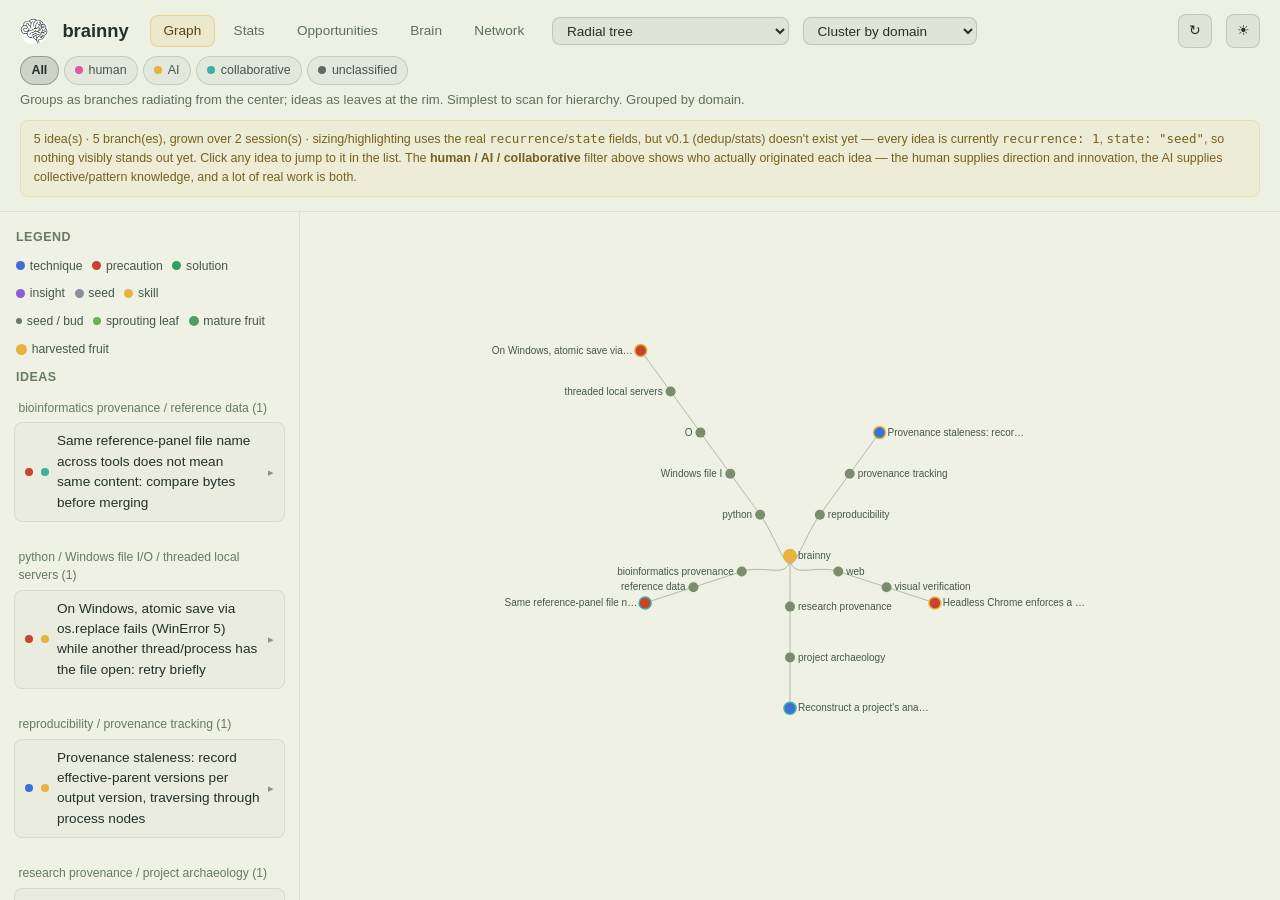
==== commit b93df58e: "updating" ====
--- a/brainny-out/graph.html
+++ b/brainny-out/graph.html
@@ -395,7 +395,7 @@
     
   </div>
   <p id="view-desc"></p>
-  <p class="note">1 idea(s) · 1 branch(es), grown over 1 session(s) · sizing/highlighting uses the real <code>recurrence</code>/<code>state</code> fields, but v0.1 (dedup/stats) doesn't exist yet — every idea is currently <code>recurrence: 1</code>, <code>state: "seed"</code>, so nothing visibly stands out yet. Click any idea to jump to it in the list. The <strong>human / AI / collaborative</strong> filter above shows who actually originated each idea — the human supplies direction and innovation, the AI supplies collective/pattern knowledge, and a lot of real work is both.</p>
+  <p class="note">5 idea(s) · 5 branch(es), grown over 2 session(s) · sizing/highlighting uses the real <code>recurrence</code>/<code>state</code> fields, but v0.1 (dedup/stats) doesn't exist yet — every idea is currently <code>recurrence: 1</code>, <code>state: "seed"</code>, so nothing visibly stands out yet. Click any idea to jump to it in the list. The <strong>human / AI / collaborative</strong> filter above shows who actually originated each idea — the human supplies direction and innovation, the AI supplies collective/pattern knowledge, and a lot of real work is both.</p>
 </header>
 <main id="graph-main">
   <div id="panel">
@@ -412,12 +412,24 @@
 <main id="brain-main" hidden></main>
 <main id="network-main" hidden></main>
 <div id="tooltip"></div>
-<pre id="fallback" hidden>brainny - 1 idea(s): 1 technique
+<pre id="fallback" hidden>brainny - 5 idea(s): 3 precaution, 2 technique
+
+bioinformatics provenance / reference data/
+  [!] (seed) Same reference-panel file name across tools does not mean same content: compare bytes before merging - idea_0004 [reference-panel, 1000genomes, dedup, sha256, provenance] &lt;collaborative&gt;
+
+python / Windows file I/O / threaded local servers/
+  [!] (seed) On Windows, atomic save via os.replace fails (WinError 5) while another thread/process has the file open: retry briefly - idea_0005 [windows, os.replace, PermissionError, threading, atomic-write] &lt;ai&gt;
 
 reproducibility / provenance tracking/
   [T] (seed) Provenance staleness: record effective-parent versions per output version, traversing through process nodes - idea_0001 [provenance, staleness, lineage, dag, versioning, pipelines] &lt;ai&gt;
+
+research provenance / project archaeology/
+  [T] (seed) Reconstruct a project&#x27;s analysis history from two independent sources in parallel: files on disk and Claude session transcripts - idea_0003 [claude-code, transcripts, provenance, subagents, history] &lt;collaborative&gt;
+
+web / visual verification/
+  [!] (seed) Headless Chrome enforces a ~500px minimum window width, so narrow --window-size screenshots show fake overflow - idea_0002 [headless-chrome, screenshot, responsive, css] &lt;ai&gt;
 </pre>
-<script id="brainny-data" type="application/json">{"title": "brainny", "nodes": [{"id": "idea_0001", "kind": "technique", "title": "Provenance staleness: record effective-parent versions per output version, traversing through process nodes", "summary": "In a provenance/lineage graph, don't decide staleness per edge (edge.source_version refreshed when the target is saved). When a pipeline has several outputs and only one is regenerated, the refresh of the pipeline's input edges silently marks the siblings fresh. Instead each saved version of a data node records the versions of its effective parents: direct sources plus, through process nodes (pipeline/step/script), the inputs of the process that made it.", "detail": "Rules that worked in Sciweave: data node stale if any effective parent's current version != recorded one, or a data parent is itself stale; process nodes are never 'rebuilt', they are flagged 're-run needed' when any of their outputs recorded an older input version; article placements compare placed version vs final/current; informational links (documents/related) never propagate. On new links, setdefault the current versions into the target's latest version (or into all outputs of a process target). A 'cosmetic save' copies the previous version's parents so a font-only re-render stays stale.", "snippet": null, "domain": "reproducibility / provenance tracking", "tags": ["provenance", "staleness", "lineage", "dag", "versioning", "pipelines"], "trigger": null, "state": "seed", "origin": "ai", "recurrence": 1, "lastTouched": "2026-09-28T16:05:06+00:00", "session": "2026-09-28-sciweave-build", "sessionTs": "2026-09-28T16:05:06+00:00", "project": "sciweave", "attachments": []}], "sessions": [{"session": "2026-09-28-sciweave-build", "ts": "2026-09-28T16:05:06+00:00", "count": 1}], "projects": ["sciweave"], "domainCount": 1, "kindColor": {"technique": "#3b6fd6", "precaution": "#c9432c", "solution": "#2f9e5e", "insight": "#8b5cd6", "seed": "#8a8f98", "skill": "#e8b23d"}, "stateMeta": {"seed": {"label": "seed / bud", "size": 0.16, "emissive": 0.12, "gold": false}, "sprouting": {"label": "sprouting leaf", "size": 0.22, "emissive": 0.22, "gold": false}, "mature": {"label": "mature fruit", "size": 0.3, "emissive": 0.4, "gold": false}, "harvested": {"label": "harvested fruit", "size": 0.34, "emissive": 0.65, "gold": true}}, "originColor": {"human": "#e05a9a", "ai": "#e8b23d", "collaborative": "#3bb0a8"}, "originLabel": {"human": "human", "ai": "AI", "collaborative": "collaborative"}, "unclassifiedColor": "#5c6b63", "attachmentIcon": {"code": "‹/›", "plot": "△", "table": "☷"}, "attachmentLabel": {"code": "code", "plot": "plot", "table": "table"}, "opportunities": [], "opportunityKindColor": {"tool": "#3b6fd6", "website": "#2f9e5e", "statistical-module": "#8b5cd6", "business-idea": "#e8b23d", "other": "#8a8f98"}, "opportunityKindLabel": {"tool": "tool", "website": "website", "statistical-module": "statistical module", "business-idea": "business idea", "other": "other"}}</script>
+<script id="brainny-data" type="application/json">{"title": "brainny", "nodes": [{"id": "idea_0001", "kind": "technique", "title": "Provenance staleness: record effective-parent versions per output version, traversing through process nodes", "summary": "In a provenance/lineage graph, don't decide staleness per edge (edge.source_version refreshed when the target is saved). When a pipeline has several outputs and only one is regenerated, the refresh of the pipeline's input edges silently marks the siblings fresh. Instead each saved version of a data node records the versions of its effective parents: direct sources plus, through process nodes (pipeline/step/script), the inputs of the process that made it.", "detail": "Rules that worked in Sciweave: data node stale if any effective parent's current version != recorded one, or a data parent is itself stale; process nodes are never 'rebuilt', they are flagged 're-run needed' when any of their outputs recorded an older input version; article placements compare placed version vs final/current; informational links (documents/related) never propagate. On new links, setdefault the current versions into the target's latest version (or into all outputs of a process target). A 'cosmetic save' copies the previous version's parents so a font-only re-render stays stale.", "snippet": null, "domain": "reproducibility / provenance tracking", "tags": ["provenance", "staleness", "lineage", "dag", "versioning", "pipelines"], "trigger": null, "state": "seed", "origin": "ai", "recurrence": 1, "lastTouched": "2026-09-28T16:05:06+00:00", "session": "2026-09-28-sciweave-build", "sessionTs": "2026-09-28T16:05:06+00:00", "project": "sciweave", "attachments": []}, {"id": "idea_0002", "kind": "precaution", "title": "Headless Chrome enforces a ~500px minimum window width, so narrow --window-size screenshots show fake overflow", "summary": "A --window-size=420,... headless screenshot lays the page out at Chrome's minimum width (~500px) and crops it, so a responsive page looks cut off on the right even when it fits. Verify phone layouts at >=500px or with real device emulation (DevTools / Puppeteer setViewport) before 'fixing' overflow that isn't there.", "detail": null, "snippet": null, "domain": "web / visual verification", "tags": ["headless-chrome", "screenshot", "responsive", "css"], "trigger": "checking a page's mobile/phone layout with headless Chrome or Edge --screenshot at a width under ~500px", "state": "seed", "origin": "ai", "recurrence": 1, "lastTouched": "2026-09-30T20:34:59+00:00", "session": "9a4a1284-b916-4f62-966e-514d0b3b0b5a", "sessionTs": "2026-09-30T20:34:59+00:00", "project": "sciweave", "attachments": []}, {"id": "idea_0003", "kind": "technique", "title": "Reconstruct a project's analysis history from two independent sources in parallel: files on disk and Claude session transcripts", "summary": "To rebuild what was done in a long analysis project, run two read-only agents at once: one mines the folder (README tracker logs, config snapshots, QC reports, file mtimes), the other mines ~/.claude/projects/*.jsonl transcripts (condensed to user+assistant text). They cover different things: the file scan gives the canonical outputs, parameters and article mapping; the transcripts give pre-folder work (e.g. months-earlier legacy runs), dead ends, and dated bug fixes that left no file. Merge them into one tree with a fixed output shape ([id] title (dates) · status / summary / params / paths / feeds / history).", "detail": "Ask both agents for the same indented markdown schema so it can be parsed mechanically into an import JSON; refer between entries by stable keys (@key) rather than position numbers, since merging reorders the tree.", "snippet": null, "domain": "research provenance / project archaeology", "tags": ["claude-code", "transcripts", "provenance", "subagents", "history"], "trigger": null, "state": "seed", "origin": "collaborative", "recurrence": 1, "lastTouched": "2026-09-30T21:01:37+00:00", "session": "9a4a1284-b916-4f62-966e-514d0b3b0b5a", "sessionTs": "2026-09-30T21:01:37+00:00", "project": "sciweave", "attachments": []}, {"id": "idea_0004", "kind": "precaution", "title": "Same reference-panel file name across tools does not mean same content: compare bytes before merging", "summary": "In the SLE project, FIZI (ssimpsmake/resources/refpanel/g1000_eur.bed, 2.86 GB) and LYNXgwas (refpanels/eur/g1000_eur.bed, 1.25 GB) share file names but are different panels, while LYNXgwas refpanels/{eur,eas,amr} are bit-identical to mrmegask ref_panels/suprefpanels/{eur,eas,amr}. Deduplicating or documenting 'which panel was used' by name would have merged the wrong pair and missed the right one.", "detail": "Match by size first (free), then SHA-256 only equal-size files; record one node per identical file set with also_at locations and used_by tools. Implemented as sciweave dedup (scan / check / merge) and enforced in plan check.", "snippet": null, "domain": "bioinformatics provenance / reference data", "tags": ["reference-panel", "1000genomes", "dedup", "sha256", "provenance"], "trigger": "recording or reusing reference panels / annotation files that appear in several pipelines' folders, or deciding two tools 'used the same panel'", "state": "seed", "origin": "collaborative", "recurrence": 1, "lastTouched": "2026-10-01T22:54:30+00:00", "session": "9a4a1284-b916-4f62-966e-514d0b3b0b5a", "sessionTs": "2026-10-01T22:54:30+00:00", "project": "sciweave", "attachments": []}, {"id": "idea_0005", "kind": "precaution", "title": "On Windows, atomic save via os.replace fails (WinError 5) while another thread/process has the file open: retry briefly", "summary": "A local dashboard server re-reads graph.json constantly; a background job saving it with write-temp + os.replace intermittently failed with PermissionError [WinError 5] Access is denied (about 1 in 4 stress runs). POSIX allows replacing an open file, Windows does not. Wrap the replace, the .bak copy and the read in a short retry loop (e.g. 40 x 50 ms), and give each writer its own temp file name (pid + thread id) so concurrent saves never share one.", "detail": "Same session: a job registry dict read by polling requests while worker threads add/update jobs raised 'dictionary changed size during iteration' -- guard adds/updates with a lock and iterate over a snapshot copy.", "snippet": null, "domain": "python / Windows file I/O / threaded local servers", "tags": ["windows", "os.replace", "PermissionError", "threading", "atomic-write"], "trigger": "writing a file with temp + os.replace on Windows while a server or another process may be reading it, or iterating a shared dict that background threads modify", "state": "seed", "origin": "ai", "recurrence": 1, "lastTouched": "2026-10-01T23:41:28+00:00", "session": "9a4a1284-b916-4f62-966e-514d0b3b0b5a", "sessionTs": "2026-10-01T23:41:28+00:00", "project": "sciweave", "attachments": []}], "sessions": [{"session": "2026-09-28-sciweave-build", "ts": "2026-09-28T16:05:06+00:00", "count": 1}, {"session": "9a4a1284-b916-4f62-966e-514d0b3b0b5a", "ts": "2026-09-30T20:34:59+00:00", "count": 4}], "projects": ["sciweave"], "domainCount": 5, "kindColor": {"technique": "#3b6fd6", "precaution": "#c9432c", "solution": "#2f9e5e", "insight": "#8b5cd6", "seed": "#8a8f98", "skill": "#e8b23d"}, "stateMeta": {"seed": {"label": "seed / bud", "size": 0.16, "emissive": 0.12, "gold": false}, "sprouting": {"label": "sprouting leaf", "size": 0.22, "emissive": 0.22, "gold": false}, "mature": {"label": "mature fruit", "size": 0.3, "emissive": 0.4, "gold": false}, "harvested": {"label": "harvested fruit", "size": 0.34, "emissive": 0.65, "gold": true}}, "originColor": {"human": "#e05a9a", "ai": "#e8b23d", "collaborative": "#3bb0a8"}, "originLabel": {"human": "human", "ai": "AI", "collaborative": "collaborative"}, "unclassifiedColor": "#5c6b63", "attachmentIcon": {"code": "‹/›", "plot": "△", "table": "☷"}, "attachmentLabel": {"code": "code", "plot": "plot", "table": "table"}, "opportunities": [], "opportunityKindColor": {"tool": "#3b6fd6", "website": "#2f9e5e", "statistical-module": "#8b5cd6", "business-idea": "#e8b23d", "other": "#8a8f98"}, "opportunityKindLabel": {"tool": "tool", "website": "website", "statistical-module": "statistical module", "business-idea": "business idea", "other": "other"}}</script>
 <script>// https://d3js.org v7.9.0 Copyright 2010-2023 Mike Bostock
 !function(t,n){"object"==typeof exports&&"undefined"!=typeof module?n(exports):"function"==typeof define&&define.amd?define(["exports"],n):n((t="undefined"!=typeof globalThis?globalThis:t||self).d3=t.d3||{})}(this,(function(t){"use strict";function n(t,n){return null==t||null==n?NaN:t<n?-1:t>n?1:t>=n?0:NaN}function e(t,n){return null==t||null==n?NaN:n<t?-1:n>t?1:n>=t?0:NaN}function r(t){let r,o,a;function u(t,n,e=0,i=t.length){if(e<i){if(0!==r(n,n))return i;do{const r=e+i>>>1;o(t[r],n)<0?e=r+1:i=r}while(e<i)}return e}return 2!==t.length?(r=n,o=(e,r)=>n(t(e),r),a=(n,e)=>t(n)-e):(r=t===n||t===e?t:i,o=t,a=t),{left:u,center:function(t,n,e=0,r=t.length){const i=u(t,n,e,r-1);return i>e&&a(t[i-1],n)>-a(t[i],n)?i-1:i},right:function(t,n,e=0,i=t.length){if(e<i){if(0!==r(n,n))return i;do{const r=e+i>>>1;o(t[r],n)<=0?e=r+1:i=r}while(e<i)}return e}}}function i(){return 0}function o(t){return null===t?NaN:+t}const a=r(n),u=a.right,c=a.left,f=r(o).center;var s=u;const l=d(y),h=d((function(t){const n=y(t);return(t,e,r,i,o)=>{n(t,e,(r<<=2)+0,(i<<=2)+0,o<<=2),n(t,e,r+1,i+1,o),n(t,e,r+2,i+2,o),n(t,e,r+3,i+3,o)}}));function d(t){return function(n,e,r=e){if(!((e=+e)>=0))throw new RangeError("invalid rx");if(!((r=+r)>=0))throw new RangeError("invalid ry");let{data:i,width:o,height:a}=n;if(!((o=Math.floor(o))>=0))throw new RangeError("invalid width");if(!((a=Math.floor(void 0!==a?a:i.length/o))>=0))throw new RangeError("invalid height");if(!o||!a||!e&&!r)return n;const u=e&&t(e),c=r&&t(r),f=i.slice();return u&&c?(p(u,f,i,o,a),p(u,i,f,o,a),p(u,f,i,o,a),g(c,i,f,o,a),g(c,f,i,o,a),g(c,i,f,o,a)):u?(p(u,i,f,o,a),p(u,f,i,o,a),p(u,i,f,o,a)):c&&(g(c,i,f,o,a),g(c,f,i,o,a),g(c,i,f,o,a)),n}}function p(t,n,e,r,i){for(let o=0,a=r*i;o<a;)t(n,e,o,o+=r,1)}function g(t,n,e,r,i){for(let o=0,a=r*i;o<r;++o)t(n,e,o,o+a,r)}function y(t){const n=Math.floor(t);if(n===t)return function(t){const n=2*t+1;return(e,r,i,o,a)=>{if(!((o-=a)>=i))return;let u=t*r[i];const c=a*t;for(let t=i,n=i+c;t<n;t+=a)u+=r[Math.min(o,t)];for(let t=i,f=o;t<=f;t+=a)u+=r[Math.min(o,t+c)],e[t]=u/n,u-=r[Math.max(i,t-c)]}}(t);const e=t-n,r=2*t+1;return(t,i,o,a,u)=>{if(!((a-=u)>=o))return;let c=n*i[o];const f=u*n,s=f+u;for(let t=o,n=o+f;t<n;t+=u)c+=i[Math.min(a,t)];for(let n=o,l=a;n<=l;n+=u)c+=i[Math.min(a,n+f)],t[n]=(c+e*(i[Math.max(o,n-s)]+i[Math.min(a,n+s)]))/r,c-=i[Math.max(o,n-f)]}}function v(t,n){let e=0;if(void 0===n)for(let n of t)null!=n&&(n=+n)>=n&&++e;else{let r=-1;for(let i of t)null!=(i=n(i,++r,t))&&(i=+i)>=i&&++e}return e}function _(t){return 0|t.length}function b(t){return!(t>0)}function m(t){return"object"!=typeof t||"length"in t?t:Array.from(t)}function x(t,n){let e,r=0,i=0,o=0;if(void 0===n)for(let n of t)null!=n&&(n=+n)>=n&&(e=n-i,i+=e/++r,o+=e*(n-i));else{let a=-1;for(let u of t)null!=(u=n(u,++a,t))&&(u=+u)>=u&&(e=u-i,i+=e/++r,o+=e*(u-i))}if(r>1)return o/(r-1)}function w(t,n){const e=x(t,n);return e?Math.sqrt(e):e}function M(t,n){let e,r;if(void 0===n)for(const n of t)null!=n&&(void 0===e?n>=n&&(e=r=n):(e>n&&(e=n),r<n&&(r=n)));else{let i=-1;for(let o of t)null!=(o=n(o,++i,t))&&(void 0===e?o>=o&&(e=r=o):(e>o&&(e=o),r<o&&(r=o)))}return[e,r]}class T{constructor(){this._partials=new Float64Array(32),this._n=0}add(t){const n=this._partials;let e=0;for(let r=0;r<this._n&&r<32;r++){const i=n[r],o=t+i,a=Math.abs(t)<Math.abs(i)?t-(o-i):i-(o-t);a&&(n[e++]=a),t=o}return n[e]=t,this._n=e+1,this}valueOf(){const t=this._partials;let n,e,r,i=this._n,o=0;if(i>0){for(o=t[--i];i>0&&(n=o,e=t[--i],o=n+e,r=e-(o-n),!r););i>0&&(r<0&&t[i-1]<0||r>0&&t[i-1]>0)&&(e=2*r,n=o+e,e==n-o&&(o=n))}return o}}class InternMap extends Map{constructor(t,n=N){if(super(),Object.defineProperties(this,{_intern:{value:new Map},_key:{value:n}}),null!=t)for(const[n,e]of t)this.set(n,e)}get(t){return super.get(A(this,t))}has(t){return super.has(A(this,t))}set(t,n){return super.set(S(this,t),n)}delete(t){return super.delete(E(this,t))}}class InternSet extends Set{constructor(t,n=N){if(super(),Object.defineProperties(this,{_intern:{value:new Map},_key:{value:n}}),null!=t)for(const n of t)this.add(n)}has(t){return super.has(A(this,t))}add(t){return super.add(S(this,t))}delete(t){return super.delete(E(this,t))}}function A({_intern:t,_key:n},e){const r=n(e);return t.has(r)?t.get(r):e}function S({_intern:t,_key:n},e){const r=n(e);return t.has(r)?t.get(r):(t.set(r,e),e)}function E({_intern:t,_key:n},e){const r=n(e);return t.has(r)&&(e=t.get(r),t.delete(r)),e}function N(t){return null!==t&&"object"==typeof t?t.valueOf():t}function k(t){return t}function C(t,...n){return F(t,k,k,n)}function P(t,...n){return F(t,Array.from,k,n)}function z(t,n){for(let e=1,r=n.length;e<r;++e)t=t.flatMap((t=>t.pop().map((([n,e])=>[...t,n,e]))));return t}function $(t,n,...e){return F(t,k,n,e)}function D(t,n,...e){return F(t,Array.from,n,e)}function R(t){if(1!==t.length)throw new Error("duplicate key");return t[0]}function F(t,n,e,r){return function t(i,o){if(o>=r.length)return e(i);const a=new InternMap,u=r[o++];let c=-1;for(const t of i){const n=u(t,++c,i),e=a.get(n);e?e.push(t):a.set(n,[t])}for(const[n,e]of a)a.set(n,t(e,o));return n(a)}(t,0)}function q(t,n){return Array.from(n,(n=>t[n]))}function U(t,...n){if("function"!=typeof t[Symbol.iterator])throw new TypeError("values is not iterable");t=Array.from(t);let[e]=n;if(e&&2!==e.length||n.length>1){const r=Uint32Array.from(t,((t,n)=>n));return n.length>1?(n=n.map((n=>t.map(n))),r.sort(((t,e)=>{for(const r of n){const n=O(r[t],r[e]);if(n)return n}}))):(e=t.map(e),r.sort(((t,n)=>O(e[t],e[n])))),q(t,r)}return t.sort(I(e))}function I(t=n){if(t===n)return O;if("function"!=typeof t)throw new TypeError("compare is not a function");return(n,e)=>{const r=t(n,e);return r||0===r?r:(0===t(e,e))-(0===t(n,n))}}function O(t,n){return(null==t||!(t>=t))-(null==n||!(n>=n))||(t<n?-1:t>n?1:0)}var B=Array.prototype.slice;function Y(t){return()=>t}const L=Math.sqrt(50),j=Math.sqrt(10),H=Math.sqrt(2);function X(t,n,e){const r=(n-t)/Math.max(0,e),i=Math.floor(Math.log10(r)),o=r/Math.pow(10,i),a=o>=L?10:o>=j?5:o>=H?2:1;let u,c,f;return i<0?(f=Math.pow(10,-i)/a,u=Math.round(t*f),c=Math.round(n*f),u/f<t&&++u,c/f>n&&--c,f=-f):(f=Math.pow(10,i)*a,u=Math.round(t/f),c=Math.round(n/f),u*f<t&&++u,c*f>n&&--c),c<u&&.5<=e&&e<2?X(t,n,2*e):[u,c,f]}function G(t,n,e){if(!((e=+e)>0))return[];if((t=+t)===(n=+n))return[t];const r=n<t,[i,o,a]=r?X(n,t,e):X(t,n,e);if(!(o>=i))return[];const u=o-i+1,c=new Array(u);if(r)if(a<0)for(let t=0;t<u;++t)c[t]=(o-t)/-a;else for(let t=0;t<u;++t)c[t]=(o-t)*a;else if(a<0)for(let t=0;t<u;++t)c[t]=(i+t)/-a;else for(let t=0;t<u;++t)c[t]=(i+t)*a;return c}function V(t,n,e){return X(t=+t,n=+n,e=+e)[2]}function W(t,n,e){e=+e;const r=(n=+n)<(t=+t),i=r?V(n,t,e):V(t,n,e);return(r?-1:1)*(i<0?1/-i:i)}function Z(t,n,e){let r;for(;;){const i=V(t,n,e);if(i===r||0===i||!isFinite(i))return[t,n];i>0?(t=Math.floor(t/i)*i,n=Math.ceil(n/i)*i):i<0&&(t=Math.ceil(t*i)/i,n=Math.floor(n*i)/i),r=i}}function K(t){return Math.max(1,Math.ceil(Math.log(v(t))/Math.LN2)+1)}function Q(){var t=k,n=M,e=K;function r(r){Array.isArray(r)||(r=Array.from(r));var i,o,a,u=r.length,c=new Array(u);for(i=0;i<u;++i)c[i]=t(r[i],i,r);var f=n(c),l=f[0],h=f[1],d=e(c,l,h);if(!Array.isArray(d)){const t=h,e=+d;if(n===M&&([l,h]=Z(l,h,e)),(d=G(l,h,e))[0]<=l&&(a=V(l,h,e)),d[d.length-1]>=h)if(t>=h&&n===M){const t=V(l,h,e);isFinite(t)&&(t>0?h=(Math.floor(h/t)+1)*t:t<0&&(h=(Math.ceil(h*-t)+1)/-t))}else d.pop()}for(var p=d.length,g=0,y=p;d[g]<=l;)++g;for(;d[y-1]>h;)--y;(g||y<p)&&(d=d.slice(g,y),p=y-g);var v,_=new Array(p+1);for(i=0;i<=p;++i)(v=_[i]=[]).x0=i>0?d[i-1]:l,v.x1=i<p?d[i]:h;if(isFinite(a)){if(a>0)for(i=0;i<u;++i)null!=(o=c[i])&&l<=o&&o<=h&&_[Math.min(p,Math.floor((o-l)/a))].push(r[i]);else if(a<0)for(i=0;i<u;++i)if(null!=(o=c[i])&&l<=o&&o<=h){const t=Math.floor((l-o)*a);_[Math.min(p,t+(d[t]<=o))].push(r[i])}}else for(i=0;i<u;++i)null!=(o=c[i])&&l<=o&&o<=h&&_[s(d,o,0,p)].push(r[i]);return _}return r.value=function(n){return arguments.length?(t="function"==typeof n?n:Y(n),r):t},r.domain=function(t){return arguments.length?(n="function"==typeof t?t:Y([t[0],t[1]]),r):n},r.thresholds=function(t){return arguments.length?(e="function"==typeof t?t:Y(Array.isArray(t)?B.call(t):t),r):e},r}function J(t,n){let e;if(void 0===n)for(const n of t)null!=n&&(e<n||void 0===e&&n>=n)&&(e=n);else{let r=-1;for(let i of t)null!=(i=n(i,++r,t))&&(e<i||void 0===e&&i>=i)&&(e=i)}return e}function tt(t,n){let e,r=-1,i=-1;if(void 0===n)for(const n of t)++i,null!=n&&(e<n||void 0===e&&n>=n)&&(e=n,r=i);else for(let o of t)null!=(o=n(o,++i,t))&&(e<o||void 0===e&&o>=o)&&(e=o,r=i);return r}function nt(t,n){let e;if(void 0===n)for(const n of t)null!=n&&(e>n||void 0===e&&n>=n)&&(e=n);else{let r=-1;for(let i of t)null!=(i=n(i,++r,t))&&(e>i||void 0===e&&i>=i)&&(e=i)}return e}function et(t,n){let e,r=-1,i=-1;if(void 0===n)for(const n of t)++i,null!=n&&(e>n||void 0===e&&n>=n)&&(e=n,r=i);else for(let o of t)null!=(o=n(o,++i,t))&&(e>o||void 0===e&&o>=o)&&(e=o,r=i);return r}function rt(t,n,e=0,r=1/0,i){if(n=Math.floor(n),e=Math.floor(Math.max(0,e)),r=Math.floor(Math.min(t.length-1,r)),!(e<=n&&n<=r))return t;for(i=void 0===i?O:I(i);r>e;){if(r-e>600){const o=r-e+1,a=n-e+1,u=Math.log(o),c=.5*Math.exp(2*u/3),f=.5*Math.sqrt(u*c*(o-c)/o)*(a-o/2<0?-1:1);rt(t,n,Math.max(e,Math.floor(n-a*c/o+f)),Math.min(r,Math.floor(n+(o-a)*c/o+f)),i)}const o=t[n];let a=e,u=r;for(it(t,e,n),i(t[r],o)>0&&it(t,e,r);a<u;){for(it(t,a,u),++a,--u;i(t[a],o)<0;)++a;for(;i(t[u],o)>0;)--u}0===i(t[e],o)?it(t,e,u):(++u,it(t,u,r)),u<=n&&(e=u+1),n<=u&&(r=u-1)}return t}function it(t,n,e){const r=t[n];t[n]=t[e],t[e]=r}function ot(t,e=n){let r,i=!1;if(1===e.length){let o;for(const a of t){const t=e(a);(i?n(t,o)>0:0===n(t,t))&&(r=a,o=t,i=!0)}}else for(const n of t)(i?e(n,r)>0:0===e(n,n))&&(r=n,i=!0);return r}function at(t,n,e){if(t=Float64Array.from(function*(t,n){if(void 0===n)for(let n of t)null!=n&&(n=+n)>=n&&(yield n);else{let e=-1;for(let r of t)null!=(r=n(r,++e,t))&&(r=+r)>=r&&(yield r)}}(t,e)),(r=t.length)&&!isNaN(n=+n)){if(n<=0||r<2)return nt(t);if(n>=1)return J(t);var r,i=(r-1)*n,o=Math.floor(i),a=J(rt(t,o).subarray(0,o+1));return a+(nt(t.subarray(o+1))-a)*(i-o)}}function ut(t,n,e=o){if((r=t.length)&&!isNaN(n=+n)){if(n<=0||r<2)return+e(t[0],0,t);if(n>=1)return+e(t[r-1],r-1,t);var r,i=(r-1)*n,a=Math.floor(i),u=+e(t[a],a,t);return u+(+e(t[a+1],a+1,t)-u)*(i-a)}}function ct(t,n,e=o){if(!isNaN(n=+n)){if(r=Float64Array.from(t,((n,r)=>o(e(t[r],r,t)))),n<=0)return et(r);if(n>=1)return tt(r);var r,i=Uint32Array.from(t,((t,n)=>n)),a=r.length-1,u=Math.floor(a*n);return rt(i,u,0,a,((t,n)=>O(r[t],r[n]))),(u=ot(i.subarray(0,u+1),(t=>r[t])))>=0?u:-1}}function ft(t){return Array.from(function*(t){for(const n of t)yield*n}(t))}function st(t,n){return[t,n]}function lt(t,n,e){t=+t,n=+n,e=(i=arguments.length)<2?(n=t,t=0,1):i<3?1:+e;for(var r=-1,i=0|Math.max(0,Math.ceil((n-t)/e)),o=new Array(i);++r<i;)o[r]=t+r*e;return o}function ht(t,e=n){if(1===e.length)return et(t,e);let r,i=-1,o=-1;for(const n of t)++o,(i<0?0===e(n,n):e(n,r)<0)&&(r=n,i=o);return i}var dt=pt(Math.random);function pt(t){return function(n,e=0,r=n.length){let i=r-(e=+e);for(;i;){const r=t()*i--|0,o=n[i+e];n[i+e]=n[r+e],n[r+e]=o}return n}}function gt(t){if(!(i=t.length))return[];for(var n=-1,e=nt(t,yt),r=new Array(e);++n<e;)for(var i,o=-1,a=r[n]=new Array(i);++o<i;)a[o]=t[o][n];return r}function yt(t){return t.length}function vt(t){return t instanceof InternSet?t:new InternSet(t)}function _t(t,n){const e=t[Symbol.iterator](),r=new Set;for(const t of n){const n=bt(t);if(r.has(n))continue;let i,o;for(;({value:i,done:o}=e.next());){if(o)return!1;const t=bt(i);if(r.add(t),Object.is(n,t))break}}return!0}function bt(t){return null!==t&&"object"==typeof t?t.valueOf():t}function mt(t){return t}var xt=1,wt=2,Mt=3,Tt=4,At=1e-6;function St(t){return"translate("+t+",0)"}function Et(t){return"translate(0,"+t+")"}function Nt(t){return n=>+t(n)}function kt(t,n){return n=Math.max(0,t.bandwidth()-2*n)/2,t.round()&&(n=Math.round(n)),e=>+t(e)+n}function Ct(){return!this.__axis}function Pt(t,n){var e=[],r=null,i=null,o=6,a=6,u=3,c="undefined"!=typeof window&&window.devicePixelRatio>1?0:.5,f=t===xt||t===Tt?-1:1,s=t===Tt||t===wt?"x":"y",l=t===xt||t===Mt?St:Et;function h(h){var d=null==r?n.ticks?n.ticks.apply(n,e):n.domain():r,p=null==i?n.tickFormat?n.tickFormat.apply(n,e):mt:i,g=Math.max(o,0)+u,y=n.range(),v=+y[0]+c,_=+y[y.length-1]+c,b=(n.bandwidth?kt:Nt)(n.copy(),c),m=h.selection?h.selection():h,x=m.selectAll(".domain").data([null]),w=m.selectAll(".tick").data(d,n).order(),M=w.exit(),T=w.enter().append("g").attr("class","tick"),A=w.select("line"),S=w.select("text");x=x.merge(x.enter().insert("path",".tick").attr("class","domain").attr("stroke","currentColor")),w=w.merge(T),A=A.merge(T.append("line").attr("stroke","currentColor").attr(s+"2",f*o)),S=S.merge(T.append("text").attr("fill","currentColor").attr(s,f*g).attr("dy",t===xt?"0em":t===Mt?"0.71em":"0.32em")),h!==m&&(x=x.transition(h),w=w.transition(h),A=A.transition(h),S=S.transition(h),M=M.transition(h).attr("opacity",At).attr("transform",(function(t){return isFinite(t=b(t))?l(t+c):this.getAttribute("transform")})),T.attr("opacity",At).attr("transform",(function(t){var n=this.parentNode.__axis;return l((n&&isFinite(n=n(t))?n:b(t))+c)}))),M.remove(),x.attr("d",t===Tt||t===wt?a?"M"+f*a+","+v+"H"+c+"V"+_+"H"+f*a:"M"+c+","+v+"V"+_:a?"M"+v+","+f*a+"V"+c+"H"+_+"V"+f*a:"M"+v+","+c+"H"+_),w.attr("opacity",1).attr("transform",(function(t){return l(b(t)+c)})),A.attr(s+"2",f*o),S.attr(s,f*g).text(p),m.filter(Ct).attr("fill","none").attr("font-size",10).attr("font-family","sans-serif").attr("text-anchor",t===wt?"start":t===Tt?"end":"middle"),m.each((function(){this.__axis=b}))}return h.scale=function(t){return arguments.length?(n=t,h):n},h.ticks=function(){return e=Array.from(arguments),h},h.tickArguments=function(t){return arguments.length?(e=null==t?[]:Array.from(t),h):e.slice()},h.tickValues=function(t){return arguments.length?(r=null==t?null:Array.from(t),h):r&&r.slice()},h.tickFormat=function(t){return arguments.length?(i=t,h):i},h.tickSize=function(t){return arguments.length?(o=a=+t,h):o},h.tickSizeInner=function(t){return arguments.length?(o=+t,h):o},h.tickSizeOuter=function(t){return arguments.length?(a=+t,h):a},h.tickPadding=function(t){return arguments.length?(u=+t,h):u},h.offset=function(t){return arguments.length?(c=+t,h):c},h}var zt={value:()=>{}};function $t(){for(var t,n=0,e=arguments.length,r={};n<e;++n){if(!(t=arguments[n]+"")||t in r||/[\s.]/.test(t))throw new Error("illegal type: "+t);r[t]=[]}return new Dt(r)}function Dt(t){this._=t}function Rt(t,n){for(var e,r=0,i=t.length;r<i;++r)if((e=t[r]).name===n)return e.value}function Ft(t,n,e){for(var r=0,i=t.length;r<i;++r)if(t[r].name===n){t[r]=zt,t=t.slice(0,r).concat(t.slice(r+1));break}return null!=e&&t.push({name:n,value:e}),t}Dt.prototype=$t.prototype={constructor:Dt,on:function(t,n){var e,r,i=this._,o=(r=i,(t+"").trim().split(/^|\s+/).map((function(t){var n="",e=t.indexOf(".");if(e>=0&&(n=t.slice(e+1),t=t.slice(0,e)),t&&!r.hasOwnProperty(t))throw new Error("unknown type: "+t);return{type:t,name:n}}))),a=-1,u=o.length;if(!(arguments.length<2)){if(null!=n&&"function"!=typeof n)throw new Error("invalid callback: "+n);for(;++a<u;)if(e=(t=o[a]).type)i[e]=Ft(i[e],t.name,n);else if(null==n)for(e in i)i[e]=Ft(i[e],t.name,null);return this}for(;++a<u;)if((e=(t=o[a]).type)&&(e=Rt(i[e],t.name)))return e},copy:function(){var t={},n=this._;for(var e in n)t[e]=n[e].slice();return new Dt(t)},call:function(t,n){if((e=arguments.length-2)>0)for(var e,r,i=new Array(e),o=0;o<e;++o)i[o]=arguments[o+2];if(!this._.hasOwnProperty(t))throw new Error("unknown type: "+t);for(o=0,e=(r=this._[t]).length;o<e;++o)r[o].value.apply(n,i)},apply:function(t,n,e){if(!this._.hasOwnProperty(t))throw new Error("unknown type: "+t);for(var r=this._[t],i=0,o=r.length;i<o;++i)r[i].value.apply(n,e)}};var qt="http://www.w3.org/1999/xhtml",Ut={svg:"http://www.w3.org/2000/svg",xhtml:qt,xlink:"http://www.w3.org/1999/xlink",xml:"http://www.w3.org/XML/1998/namespace",xmlns:"http://www.w3.org/2000/xmlns/"};function It(t){var n=t+="",e=n.indexOf(":");return e>=0&&"xmlns"!==(n=t.slice(0,e))&&(t=t.slice(e+1)),Ut.hasOwnProperty(n)?{space:Ut[n],local:t}:t}function Ot(t){return function(){var n=this.ownerDocument,e=this.namespaceURI;return e===qt&&n.documentElement.namespaceURI===qt?n.createElement(t):n.createElementNS(e,t)}}function Bt(t){return function(){return this.ownerDocument.createElementNS(t.space,t.local)}}function Yt(t){var n=It(t);return(n.local?Bt:Ot)(n)}function Lt(){}function jt(t){return null==t?Lt:function(){return this.querySelector(t)}}function Ht(t){return null==t?[]:Array.isArray(t)?t:Array.from(t)}function Xt(){return[]}function Gt(t){return null==t?Xt:function(){return this.querySelectorAll(t)}}function Vt(t){return function(){return this.matches(t)}}function Wt(t){return function(n){return n.matches(t)}}var Zt=Array.prototype.find;function Kt(){return this.firstElementChild}var Qt=Array.prototype.filter;function Jt(){return Array.from(this.children)}function tn(t){return new Array(t.length)}function nn(t,n){this.ownerDocument=t.ownerDocument,this.namespaceURI=t.namespaceURI,this._next=null,this._parent=t,this.__data__=n}function en(t,n,e,r,i,o){for(var a,u=0,c=n.length,f=o.length;u<f;++u)(a=n[u])?(a.__data__=o[u],r[u]=a):e[u]=new nn(t,o[u]);for(;u<c;++u)(a=n[u])&&(i[u]=a)}function rn(t,n,e,r,i,o,a){var u,c,f,s=new Map,l=n.length,h=o.length,d=new Array(l);for(u=0;u<l;++u)(c=n[u])&&(d[u]=f=a.call(c,c.__data__,u,n)+"",s.has(f)?i[u]=c:s.set(f,c));for(u=0;u<h;++u)f=a.call(t,o[u],u,o)+"",(c=s.get(f))?(r[u]=c,c.__data__=o[u],s.delete(f)):e[u]=new nn(t,o[u]);for(u=0;u<l;++u)(c=n[u])&&s.get(d[u])===c&&(i[u]=c)}function on(t){return t.__data__}function an(t){return"object"==typeof t&&"length"in t?t:Array.from(t)}function un(t,n){return t<n?-1:t>n?1:t>=n?0:NaN}function cn(t){return function(){this.removeAttribute(t)}}function fn(t){return function(){this.removeAttributeNS(t.space,t.local)}}function sn(t,n){return function(){this.setAttribute(t,n)}}function ln(t,n){return function(){this.setAttributeNS(t.space,t.local,n)}}function hn(t,n){return function(){var e=n.apply(this,arguments);null==e?this.removeAttribute(t):this.setAttribute(t,e)}}function dn(t,n){return function(){var e=n.apply(this,arguments);null==e?this.removeAttributeNS(t.space,t.local):this.setAttributeNS(t.space,t.local,e)}}function pn(t){return t.ownerDocument&&t.ownerDocument.defaultView||t.document&&t||t.defaultView}function gn(t){return function(){this.style.removeProperty(t)}}function yn(t,n,e){return function(){this.style.setProperty(t,n,e)}}function vn(t,n,e){return function(){var r=n.apply(this,arguments);null==r?this.style.removeProperty(t):this.style.setProperty(t,r,e)}}function _n(t,n){return t.style.getPropertyValue(n)||pn(t).getComputedStyle(t,null).getPropertyValue(n)}function bn(t){return function(){delete this[t]}}function mn(t,n){return function(){this[t]=n}}function xn(t,n){return function(){var e=n.apply(this,arguments);null==e?delete this[t]:this[t]=e}}function wn(t){return t.trim().split(/^|\s+/)}function Mn(t){return t.classList||new Tn(t)}function Tn(t){this._node=t,this._names=wn(t.getAttribute("class")||"")}function An(t,n){for(var e=Mn(t),r=-1,i=n.length;++r<i;)e.add(n[r])}function Sn(t,n){for(var e=Mn(t),r=-1,i=n.length;++r<i;)e.remove(n[r])}function En(t){return function(){An(this,t)}}function Nn(t){return function(){Sn(this,t)}}function kn(t,n){return function(){(n.apply(this,arguments)?An:Sn)(this,t)}}function Cn(){this.textContent=""}function Pn(t){return function(){this.textContent=t}}function zn(t){return function(){var n=t.apply(this,arguments);this.textContent=null==n?"":n}}function $n(){this.innerHTML=""}function Dn(t){return function(){this.innerHTML=t}}function Rn(t){return function(){var n=t.apply(this,arguments);this.innerHTML=null==n?"":n}}function Fn(){this.nextSibling&&this.parentNode.appendChild(this)}function qn(){this.previousSibling&&this.parentNode.insertBefore(this,this.parentNode.firstChild)}function Un(){return null}function In(){var t=this.parentNode;t&&t.removeChild(this)}function On(){var t=this.cloneNode(!1),n=this.parentNode;return n?n.insertBefore(t,this.nextSibling):t}function Bn(){var t=this.cloneNode(!0),n=this.parentNode;return n?n.insertBefore(t,this.nextSibling):t}function Yn(t){return function(){var n=this.__on;if(n){for(var e,r=0,i=-1,o=n.length;r<o;++r)e=n[r],t.type&&e.type!==t.type||e.name!==t.name?n[++i]=e:this.removeEventListener(e.type,e.listener,e.options);++i?n.length=i:delete this.__on}}}function Ln(t,n,e){return function(){var r,i=this.__on,o=function(t){return function(n){t.call(this,n,this.__data__)}}(n);if(i)for(var a=0,u=i.length;a<u;++a)if((r=i[a]).type===t.type&&r.name===t.name)return this.removeEventListener(r.type,r.listener,r.options),this.addEventListener(r.type,r.listener=o,r.options=e),void(r.value=n);this.addEventListener(t.type,o,e),r={type:t.type,name:t.name,value:n,listener:o,options:e},i?i.push(r):this.__on=[r]}}function jn(t,n,e){var r=pn(t),i=r.CustomEvent;"function"==typeof i?i=new i(n,e):(i=r.document.createEvent("Event"),e?(i.initEvent(n,e.bubbles,e.cancelable),i.detail=e.detail):i.initEvent(n,!1,!1)),t.dispatchEvent(i)}function Hn(t,n){return function(){return jn(this,t,n)}}function Xn(t,n){return function(){return jn(this,t,n.apply(this,arguments))}}nn.prototype={constructor:nn,appendChild:function(t){return this._parent.insertBefore(t,this._next)},insertBefore:function(t,n){return this._parent.insertBefore(t,n)},querySelector:function(t){return this._parent.querySelector(t)},querySelectorAll:function(t){return this._parent.querySelectorAll(t)}},Tn.prototype={add:function(t){this._names.indexOf(t)<0&&(this._names.push(t),this._node.setAttribute("class",this._names.join(" ")))},remove:function(t){var n=this._names.indexOf(t);n>=0&&(this._names.splice(n,1),this._node.setAttribute("class",this._names.join(" ")))},contains:function(t){return this._names.indexOf(t)>=0}};var Gn=[null];function Vn(t,n){this._groups=t,this._parents=n}function Wn(){return new Vn([[document.documentElement]],Gn)}function Zn(t){return"string"==typeof t?new Vn([[document.querySelector(t)]],[document.documentElement]):new Vn([[t]],Gn)}Vn.prototype=Wn.prototype={constructor:Vn,select:function(t){"function"!=typeof t&&(t=jt(t));for(var n=this._groups,e=n.length,r=new Array(e),i=0;i<e;++i)for(var o,a,u=n[i],c=u.length,f=r[i]=new Array(c),s=0;s<c;++s)(o=u[s])&&(a=t.call(o,o.__data__,s,u))&&("__data__"in o&&(a.__data__=o.__data__),f[s]=a);return new Vn(r,this._parents)},selectAll:function(t){t="function"==typeof t?function(t){return function(){return Ht(t.apply(this,arguments))}}(t):Gt(t);for(var n=this._groups,e=n.length,r=[],i=[],o=0;o<e;++o)for(var a,u=n[o],c=u.length,f=0;f<c;++f)(a=u[f])&&(r.push(t.call(a,a.__data__,f,u)),i.push(a));return new Vn(r,i)},selectChild:function(t){return this.select(null==t?Kt:function(t){return function(){return Zt.call(this.children,t)}}("function"==typeof t?t:Wt(t)))},selectChildren:function(t){return this.selectAll(null==t?Jt:function(t){return function(){return Qt.call(this.children,t)}}("function"==typeof t?t:Wt(t)))},filter:function(t){"function"!=typeof t&&(t=Vt(t));for(var n=this._groups,e=n.length,r=new Array(e),i=0;i<e;++i)for(var o,a=n[i],u=a.length,c=r[i]=[],f=0;f<u;++f)(o=a[f])&&t.call(o,o.__data__,f,a)&&c.push(o);return new Vn(r,this._parents)},data:function(t,n){if(!arguments.length)return Array.from(this,on);var e=n?rn:en,r=this._parents,i=this._groups;"function"!=typeof t&&(t=function(t){return function(){return t}}(t));for(var o=i.length,a=new Array(o),u=new Array(o),c=new Array(o),f=0;f<o;++f){var s=r[f],l=i[f],h=l.length,d=an(t.call(s,s&&s.__data__,f,r)),p=d.length,g=u[f]=new Array(p),y=a[f]=new Array(p);e(s,l,g,y,c[f]=new Array(h),d,n);for(var v,_,b=0,m=0;b<p;++b)if(v=g[b]){for(b>=m&&(m=b+1);!(_=y[m])&&++m<p;);v._next=_||null}}return(a=new Vn(a,r))._enter=u,a._exit=c,a},enter:function(){return new Vn(this._enter||this._groups.map(tn),this._parents)},exit:function(){return new Vn(this._exit||this._groups.map(tn),this._parents)},join:function(t,n,e){var r=this.enter(),i=this,o=this.exit();return"function"==typeof t?(r=t(r))&&(r=r.selection()):r=r.append(t+""),null!=n&&(i=n(i))&&(i=i.selection()),null==e?o.remove():e(o),r&&i?r.merge(i).order():i},merge:function(t){for(var n=t.selection?t.selection():t,e=this._groups,r=n._groups,i=e.length,o=r.length,a=Math.min(i,o),u=new Array(i),c=0;c<a;++c)for(var f,s=e[c],l=r[c],h=s.length,d=u[c]=new Array(h),p=0;p<h;++p)(f=s[p]||l[p])&&(d[p]=f);for(;c<i;++c)u[c]=e[c];return new Vn(u,this._parents)},selection:function(){return this},order:function(){for(var t=this._groups,n=-1,e=t.length;++n<e;)for(var r,i=t[n],o=i.length-1,a=i[o];--o>=0;)(r=i[o])&&(a&&4^r.compareDocumentPosition(a)&&a.parentNode.insertBefore(r,a),a=r);return this},sort:function(t){function n(n,e){return n&&e?t(n.__data__,e.__data__):!n-!e}t||(t=un);for(var e=this._groups,r=e.length,i=new Array(r),o=0;o<r;++o){for(var a,u=e[o],c=u.length,f=i[o]=new Array(c),s=0;s<c;++s)(a=u[s])&&(f[s]=a);f.sort(n)}return new Vn(i,this._parents).order()},call:function(){var t=arguments[0];return arguments[0]=this,t.apply(null,arguments),this},nodes:function(){return Array.from(this)},node:function(){for(var t=this._groups,n=0,e=t.length;n<e;++n)for(var r=t[n],i=0,o=r.length;i<o;++i){var a=r[i];if(a)return a}return null},size:function(){let t=0;for(const n of this)++t;return t},empty:function(){return!this.node()},each:function(t){for(var n=this._groups,e=0,r=n.length;e<r;++e)for(var i,o=n[e],a=0,u=o.length;a<u;++a)(i=o[a])&&t.call(i,i.__data__,a,o);return this},attr:function(t,n){var e=It(t);if(arguments.length<2){var r=this.node();return e.local?r.getAttributeNS(e.space,e.local):r.getAttribute(e)}return this.each((null==n?e.local?fn:cn:"function"==typeof n?e.local?dn:hn:e.local?ln:sn)(e,n))},style:function(t,n,e){return arguments.length>1?this.each((null==n?gn:"function"==typeof n?vn:yn)(t,n,null==e?"":e)):_n(this.node(),t)},property:function(t,n){return arguments.length>1?this.each((null==n?bn:"function"==typeof n?xn:mn)(t,n)):this.node()[t]},classed:function(t,n){var e=wn(t+"");if(arguments.length<2){for(var r=Mn(this.node()),i=-1,o=e.length;++i<o;)if(!r.contains(e[i]))return!1;return!0}return this.each(("function"==typeof n?kn:n?En:Nn)(e,n))},text:function(t){return arguments.length?this.each(null==t?Cn:("function"==typeof t?zn:Pn)(t)):this.node().textContent},html:function(t){return arguments.length?this.each(null==t?$n:("function"==typeof t?Rn:Dn)(t)):this.node().innerHTML},raise:function(){return this.each(Fn)},lower:function(){return this.each(qn)},append:function(t){var n="function"==typeof t?t:Yt(t);return this.select((function(){return this.appendChild(n.apply(this,arguments))}))},insert:function(t,n){var e="function"==typeof t?t:Yt(t),r=null==n?Un:"function"==typeof n?n:jt(n);return this.select((function(){return this.insertBefore(e.apply(this,arguments),r.apply(this,arguments)||null)}))},remove:function(){return this.each(In)},clone:function(t){return this.select(t?Bn:On)},datum:function(t){return arguments.length?this.property("__data__",t):this.node().__data__},on:function(t,n,e){var r,i,o=function(t){return t.trim().split(/^|\s+/).map((function(t){var n="",e=t.indexOf(".");return e>=0&&(n=t.slice(e+1),t=t.slice(0,e)),{type:t,name:n}}))}(t+""),a=o.length;if(!(arguments.length<2)){for(u=n?Ln:Yn,r=0;r<a;++r)this.each(u(o[r],n,e));return this}var u=this.node().__on;if(u)for(var c,f=0,s=u.length;f<s;++f)for(r=0,c=u[f];r<a;++r)if((i=o[r]).type===c.type&&i.name===c.name)return c.value},dispatch:function(t,n){return this.each(("function"==typeof n?Xn:Hn)(t,n))},[Symbol.iterator]:function*(){for(var t=this._groups,n=0,e=t.length;n<e;++n)for(var r,i=t[n],o=0,a=i.length;o<a;++o)(r=i[o])&&(yield r)}};var Kn=0;function Qn(){return new Jn}function Jn(){this._="@"+(++Kn).toString(36)}function te(t){let n;for(;n=t.sourceEvent;)t=n;return t}function ne(t,n){if(t=te(t),void 0===n&&(n=t.currentTarget),n){var e=n.ownerSVGElement||n;if(e.createSVGPoint){var r=e.createSVGPoint();return r.x=t.clientX,r.y=t.clientY,[(r=r.matrixTransform(n.getScreenCTM().inverse())).x,r.y]}if(n.getBoundingClientRect){var i=n.getBoundingClientRect();return[t.clientX-i.left-n.clientLeft,t.clientY-i.top-n.clientTop]}}return[t.pageX,t.pageY]}Jn.prototype=Qn.prototype={constructor:Jn,get:function(t){for(var n=this._;!(n in t);)if(!(t=t.parentNode))return;return t[n]},set:function(t,n){return t[this._]=n},remove:function(t){return this._ in t&&delete t[this._]},toString:function(){return this._}};const ee={passive:!1},re={capture:!0,passive:!1};function ie(t){t.stopImmediatePropagation()}function oe(t){t.preventDefault(),t.stopImmediatePropagation()}function ae(t){var n=t.document.documentElement,e=Zn(t).on("dragstart.drag",oe,re);"onselectstart"in n?e.on("selectstart.drag",oe,re):(n.__noselect=n.style.MozUserSelect,n.style.MozUserSelect="none")}function ue(t,n){var e=t.document.documentElement,r=Zn(t).on("dragstart.drag",null);n&&(r.on("click.drag",oe,re),setTimeout((function(){r.on("click.drag",null)}),0)),"onselectstart"in e?r.on("selectstart.drag",null):(e.style.MozUserSelect=e.__noselect,delete e.__noselect)}var ce=t=>()=>t;function fe(t,{sourceEvent:n,subject:e,target:r,identifier:i,active:o,x:a,y:u,dx:c,dy:f,dispatch:s}){Object.defineProperties(this,{type:{value:t,enumerable:!0,configurable:!0},sourceEvent:{value:n,enumerable:!0,configurable:!0},subject:{value:e,enumerable:!0,configurable:!0},target:{value:r,enumerable:!0,configurable:!0},identifier:{value:i,enumerable:!0,configurable:!0},active:{value:o,enumerable:!0,configurable:!0},x:{value:a,enumerable:!0,configurable:!0},y:{value:u,enumerable:!0,configurable:!0},dx:{value:c,enumerable:!0,configurable:!0},dy:{value:f,enumerable:!0,configurable:!0},_:{value:s}})}function se(t){return!t.ctrlKey&&!t.button}function le(){return this.parentNode}function he(t,n){return null==n?{x:t.x,y:t.y}:n}function de(){return navigator.maxTouchPoints||"ontouchstart"in this}function pe(t,n,e){t.prototype=n.prototype=e,e.constructor=t}function ge(t,n){var e=Object.create(t.prototype);for(var r in n)e[r]=n[r];return e}function ye(){}fe.prototype.on=function(){var t=this._.on.apply(this._,arguments);return t===this._?this:t};var ve=.7,_e=1/ve,be="\\s*([+-]?\\d+)\\s*",me="\\s*([+-]?(?:\\d*\\.)?\\d+(?:[eE][+-]?\\d+)?)\\s*",xe="\\s*([+-]?(?:\\d*\\.)?\\d+(?:[eE][+-]?\\d+)?)%\\s*",we=/^#([0-9a-f]{3,8})$/,Me=new RegExp(`^rgb\\(${be},${be},${be}\\)$`),Te=new RegExp(`^rgb\\(${xe},${xe},${xe}\\)$`),Ae=new RegExp(`^rgba\\(${be},${be},${be},${me}\\)$`),Se=new RegExp(`^rgba\\(${xe},${xe},${xe},${me}\\)$`),Ee=new RegExp(`^hsl\\(${me},${xe},${xe}\\)$`),Ne=new RegExp(`^hsla\\(${me},${xe},${xe},${me}\\)$`),ke={aliceblue:15792383,antiquewhite:16444375,aqua:65535,aquamarine:8388564,azure:15794175,beige:16119260,bisque:16770244,black:0,blanchedalmond:16772045,blue:255,blueviolet:9055202,brown:10824234,burlywood:14596231,cadetblue:6266528,chartreuse:8388352,chocolate:13789470,coral:16744272,cornflowerblue:6591981,cornsilk:16775388,crimson:14423100,cyan:65535,darkblue:139,darkcyan:35723,darkgoldenrod:12092939,darkgray:11119017,darkgreen:25600,darkgrey:11119017,darkkhaki:12433259,darkmagenta:9109643,darkolivegreen:5597999,darkorange:16747520,darkorchid:10040012,darkred:9109504,darksalmon:15308410,darkseagreen:9419919,darkslateblue:4734347,darkslategray:3100495,darkslategrey:3100495,darkturquoise:52945,darkviolet:9699539,deeppink:16716947,deepskyblue:49151,dimgray:6908265,dimgrey:6908265,dodgerblue:2003199,firebrick:11674146,floralwhite:16775920,forestgreen:2263842,fuchsia:16711935,gainsboro:14474460,ghostwhite:16316671,gold:16766720,goldenrod:14329120,gray:8421504,green:32768,greenyellow:11403055,grey:8421504,honeydew:15794160,hotpink:16738740,indianred:13458524,indigo:4915330,ivory:16777200,khaki:15787660,lavender:15132410,lavenderblush:16773365,lawngreen:8190976,lemonchiffon:16775885,lightblue:11393254,lightcoral:15761536,lightcyan:14745599,lightgoldenrodyellow:16448210,lightgray:13882323,lightgreen:9498256,lightgrey:13882323,lightpink:16758465,lightsalmon:16752762,lightseagreen:2142890,lightskyblue:8900346,lightslategray:7833753,lightslategrey:7833753,lightsteelblue:11584734,lightyellow:16777184,lime:65280,limegreen:3329330,linen:16445670,magenta:16711935,maroon:8388608,mediumaquamarine:6737322,mediumblue:205,mediumorchid:12211667,mediumpurple:9662683,mediumseagreen:3978097,mediumslateblue:8087790,mediumspringgreen:64154,mediumturquoise:4772300,mediumvioletred:13047173,midnightblue:1644912,mintcream:16121850,mistyrose:16770273,moccasin:16770229,navajowhite:16768685,navy:128,oldlace:16643558,olive:8421376,olivedrab:7048739,orange:16753920,orangered:16729344,orchid:14315734,palegoldenrod:15657130,palegreen:10025880,paleturquoise:11529966,palevioletred:14381203,papayawhip:16773077,peachpuff:16767673,peru:13468991,pink:16761035,plum:14524637,powderblue:11591910,purple:8388736,rebeccapurple:6697881,red:16711680,rosybrown:12357519,royalblue:4286945,saddlebrown:9127187,salmon:16416882,sandybrown:16032864,seagreen:3050327,seashell:16774638,sienna:10506797,silver:12632256,skyblue:8900331,slateblue:6970061,slategray:7372944,slategrey:7372944,snow:16775930,springgreen:65407,steelblue:4620980,tan:13808780,teal:32896,thistle:14204888,tomato:16737095,turquoise:4251856,violet:15631086,wheat:16113331,white:16777215,whitesmoke:16119285,yellow:16776960,yellowgreen:10145074};function Ce(){return this.rgb().formatHex()}function Pe(){return this.rgb().formatRgb()}function ze(t){var n,e;return t=(t+"").trim().toLowerCase(),(n=we.exec(t))?(e=n[1].length,n=parseInt(n[1],16),6===e?$e(n):3===e?new qe(n>>8&15|n>>4&240,n>>4&15|240&n,(15&n)<<4|15&n,1):8===e?De(n>>24&255,n>>16&255,n>>8&255,(255&n)/255):4===e?De(n>>12&15|n>>8&240,n>>8&15|n>>4&240,n>>4&15|240&n,((15&n)<<4|15&n)/255):null):(n=Me.exec(t))?new qe(n[1],n[2],n[3],1):(n=Te.exec(t))?new qe(255*n[1]/100,255*n[2]/100,255*n[3]/100,1):(n=Ae.exec(t))?De(n[1],n[2],n[3],n[4]):(n=Se.exec(t))?De(255*n[1]/100,255*n[2]/100,255*n[3]/100,n[4]):(n=Ee.exec(t))?Le(n[1],n[2]/100,n[3]/100,1):(n=Ne.exec(t))?Le(n[1],n[2]/100,n[3]/100,n[4]):ke.hasOwnProperty(t)?$e(ke[t]):"transparent"===t?new qe(NaN,NaN,NaN,0):null}function $e(t){return new qe(t>>16&255,t>>8&255,255&t,1)}function De(t,n,e,r){return r<=0&&(t=n=e=NaN),new qe(t,n,e,r)}function Re(t){return t instanceof ye||(t=ze(t)),t?new qe((t=t.rgb()).r,t.g,t.b,t.opacity):new qe}function Fe(t,n,e,r){return 1===arguments.length?Re(t):new qe(t,n,e,null==r?1:r)}function qe(t,n,e,r){this.r=+t,this.g=+n,this.b=+e,this.opacity=+r}function Ue(){return`#${Ye(this.r)}${Ye(this.g)}${Ye(this.b)}`}function Ie(){const t=Oe(this.opacity);return`${1===t?"rgb(":"rgba("}${Be(this.r)}, ${Be(this.g)}, ${Be(this.b)}${1===t?")":`, ${t})`}`}function Oe(t){return isNaN(t)?1:Math.max(0,Math.min(1,t))}function Be(t){return Math.max(0,Math.min(255,Math.round(t)||0))}function Ye(t){return((t=Be(t))<16?"0":"")+t.toString(16)}function Le(t,n,e,r){return r<=0?t=n=e=NaN:e<=0||e>=1?t=n=NaN:n<=0&&(t=NaN),new Xe(t,n,e,r)}function je(t){if(t instanceof Xe)return new Xe(t.h,t.s,t.l,t.opacity);if(t instanceof ye||(t=ze(t)),!t)return new Xe;if(t instanceof Xe)return t;var n=(t=t.rgb()).r/255,e=t.g/255,r=t.b/255,i=Math.min(n,e,r),o=Math.max(n,e,r),a=NaN,u=o-i,c=(o+i)/2;return u?(a=n===o?(e-r)/u+6*(e<r):e===o?(r-n)/u+2:(n-e)/u+4,u/=c<.5?o+i:2-o-i,a*=60):u=c>0&&c<1?0:a,new Xe(a,u,c,t.opacity)}function He(t,n,e,r){return 1===arguments.length?je(t):new Xe(t,n,e,null==r?1:r)}function Xe(t,n,e,r){this.h=+t,this.s=+n,this.l=+e,this.opacity=+r}function Ge(t){return(t=(t||0)%360)<0?t+360:t}function Ve(t){return Math.max(0,Math.min(1,t||0))}function We(t,n,e){return 255*(t<60?n+(e-n)*t/60:t<180?e:t<240?n+(e-n)*(240-t)/60:n)}pe(ye,ze,{copy(t){return Object.assign(new this.constructor,this,t)},displayable(){return this.rgb().displayable()},hex:Ce,formatHex:Ce,formatHex8:function(){return this.rgb().formatHex8()},formatHsl:function(){return je(this).formatHsl()},formatRgb:Pe,toString:Pe}),pe(qe,Fe,ge(ye,{brighter(t){return t=null==t?_e:Math.pow(_e,t),new qe(this.r*t,this.g*t,this.b*t,this.opacity)},darker(t){return t=null==t?ve:Math.pow(ve,t),new qe(this.r*t,this.g*t,this.b*t,this.opacity)},rgb(){return this},clamp(){return new qe(Be(this.r),Be(this.g),Be(this.b),Oe(this.opacity))},displayable(){return-.5<=this.r&&this.r<255.5&&-.5<=this.g&&this.g<255.5&&-.5<=this.b&&this.b<255.5&&0<=this.opacity&&this.opacity<=1},hex:Ue,formatHex:Ue,formatHex8:function(){return`#${Ye(this.r)}${Ye(this.g)}${Ye(this.b)}${Ye(255*(isNaN(this.opacity)?1:this.opacity))}`},formatRgb:Ie,toString:Ie})),pe(Xe,He,ge(ye,{brighter(t){return t=null==t?_e:Math.pow(_e,t),new Xe(this.h,this.s,this.l*t,this.opacity)},darker(t){return t=null==t?ve:Math.pow(ve,t),new Xe(this.h,this.s,this.l*t,this.opacity)},rgb(){var t=this.h%360+360*(this.h<0),n=isNaN(t)||isNaN(this.s)?0:this.s,e=this.l,r=e+(e<.5?e:1-e)*n,i=2*e-r;return new qe(We(t>=240?t-240:t+120,i,r),We(t,i,r),We(t<120?t+240:t-120,i,r),this.opacity)},clamp(){return new Xe(Ge(this.h),Ve(this.s),Ve(this.l),Oe(this.opacity))},displayable(){return(0<=this.s&&this.s<=1||isNaN(this.s))&&0<=this.l&&this.l<=1&&0<=this.opacity&&this.opacity<=1},formatHsl(){const t=Oe(this.opacity);return`${1===t?"hsl(":"hsla("}${Ge(this.h)}, ${100*Ve(this.s)}%, ${100*Ve(this.l)}%${1===t?")":`, ${t})`}`}}));const Ze=Math.PI/180,Ke=180/Math.PI,Qe=.96422,Je=1,tr=.82521,nr=4/29,er=6/29,rr=3*er*er,ir=er*er*er;function or(t){if(t instanceof ur)return new ur(t.l,t.a,t.b,t.opacity);if(t instanceof pr)return gr(t);t instanceof qe||(t=Re(t));var n,e,r=lr(t.r),i=lr(t.g),o=lr(t.b),a=cr((.2225045*r+.7168786*i+.0606169*o)/Je);return r===i&&i===o?n=e=a:(n=cr((.4360747*r+.3850649*i+.1430804*o)/Qe),e=cr((.0139322*r+.0971045*i+.7141733*o)/tr)),new ur(116*a-16,500*(n-a),200*(a-e),t.opacity)}function ar(t,n,e,r){return 1===arguments.length?or(t):new ur(t,n,e,null==r?1:r)}function ur(t,n,e,r){this.l=+t,this.a=+n,this.b=+e,this.opacity=+r}function cr(t){return t>ir?Math.pow(t,1/3):t/rr+nr}function fr(t){return t>er?t*t*t:rr*(t-nr)}function sr(t){return 255*(t<=.0031308?12.92*t:1.055*Math.pow(t,1/2.4)-.055)}function lr(t){return(t/=255)<=.04045?t/12.92:Math.pow((t+.055)/1.055,2.4)}function hr(t){if(t instanceof pr)return new pr(t.h,t.c,t.l,t.opacity);if(t instanceof ur||(t=or(t)),0===t.a&&0===t.b)return new pr(NaN,0<t.l&&t.l<100?0:NaN,t.l,t.opacity);var n=Math.atan2(t.b,t.a)*Ke;return new pr(n<0?n+360:n,Math.sqrt(t.a*t.a+t.b*t.b),t.l,t.opacity)}function dr(t,n,e,r){return 1===arguments.length?hr(t):new pr(t,n,e,null==r?1:r)}function pr(t,n,e,r){this.h=+t,this.c=+n,this.l=+e,this.opacity=+r}function gr(t){if(isNaN(t.h))return new ur(t.l,0,0,t.opacity);var n=t.h*Ze;return new ur(t.l,Math.cos(n)*t.c,Math.sin(n)*t.c,t.opacity)}pe(ur,ar,ge(ye,{brighter(t){return new ur(this.l+18*(null==t?1:t),this.a,this.b,this.opacity)},darker(t){return new ur(this.l-18*(null==t?1:t),this.a,this.b,this.opacity)},rgb(){var t=(this.l+16)/116,n=isNaN(this.a)?t:t+this.a/500,e=isNaN(this.b)?t:t-this.b/200;return new qe(sr(3.1338561*(n=Qe*fr(n))-1.6168667*(t=Je*fr(t))-.4906146*(e=tr*fr(e))),sr(-.9787684*n+1.9161415*t+.033454*e),sr(.0719453*n-.2289914*t+1.4052427*e),this.opacity)}})),pe(pr,dr,ge(ye,{brighter(t){return new pr(this.h,this.c,this.l+18*(null==t?1:t),this.opacity)},darker(t){return new pr(this.h,this.c,this.l-18*(null==t?1:t),this.opacity)},rgb(){return gr(this).rgb()}}));var yr=-.14861,vr=1.78277,_r=-.29227,br=-.90649,mr=1.97294,xr=mr*br,wr=mr*vr,Mr=vr*_r-br*yr;function Tr(t,n,e,r){return 1===arguments.length?function(t){if(t instanceof Ar)return new Ar(t.h,t.s,t.l,t.opacity);t instanceof qe||(t=Re(t));var n=t.r/255,e=t.g/255,r=t.b/255,i=(Mr*r+xr*n-wr*e)/(Mr+xr-wr),o=r-i,a=(mr*(e-i)-_r*o)/br,u=Math.sqrt(a*a+o*o)/(mr*i*(1-i)),c=u?Math.atan2(a,o)*Ke-120:NaN;return new Ar(c<0?c+360:c,u,i,t.opacity)}(t):new Ar(t,n,e,null==r?1:r)}function Ar(t,n,e,r){this.h=+t,this.s=+n,this.l=+e,this.opacity=+r}function Sr(t,n,e,r,i){var o=t*t,a=o*t;return((1-3*t+3*o-a)*n+(4-6*o+3*a)*e+(1+3*t+3*o-3*a)*r+a*i)/6}function Er(t){var n=t.length-1;return function(e){var r=e<=0?e=0:e>=1?(e=1,n-1):Math.floor(e*n),i=t[r],o=t[r+1],a=r>0?t[r-1]:2*i-o,u=r<n-1?t[r+2]:2*o-i;return Sr((e-r/n)*n,a,i,o,u)}}function Nr(t){var n=t.length;return function(e){var r=Math.floor(((e%=1)<0?++e:e)*n),i=t[(r+n-1)%n],o=t[r%n],a=t[(r+1)%n],u=t[(r+2)%n];return Sr((e-r/n)*n,i,o,a,u)}}pe(Ar,Tr,ge(ye,{brighter(t){return t=null==t?_e:Math.pow(_e,t),new Ar(this.h,this.s,this.l*t,this.opacity)},darker(t){return t=null==t?ve:Math.pow(ve,t),new Ar(this.h,this.s,this.l*t,this.opacity)},rgb(){var t=isNaN(this.h)?0:(this.h+120)*Ze,n=+this.l,e=isNaN(this.s)?0:this.s*n*(1-n),r=Math.cos(t),i=Math.sin(t);return new qe(255*(n+e*(yr*r+vr*i)),255*(n+e*(_r*r+br*i)),255*(n+e*(mr*r)),this.opacity)}}));var kr=t=>()=>t;function Cr(t,n){return function(e){return t+e*n}}function Pr(t,n){var e=n-t;return e?Cr(t,e>180||e<-180?e-360*Math.round(e/360):e):kr(isNaN(t)?n:t)}function zr(t){return 1==(t=+t)?$r:function(n,e){return e-n?function(t,n,e){return t=Math.pow(t,e),n=Math.pow(n,e)-t,e=1/e,function(r){return Math.pow(t+r*n,e)}}(n,e,t):kr(isNaN(n)?e:n)}}function $r(t,n){var e=n-t;return e?Cr(t,e):kr(isNaN(t)?n:t)}var Dr=function t(n){var e=zr(n);function r(t,n){var r=e((t=Fe(t)).r,(n=Fe(n)).r),i=e(t.g,n.g),o=e(t.b,n.b),a=$r(t.opacity,n.opacity);return function(n){return t.r=r(n),t.g=i(n),t.b=o(n),t.opacity=a(n),t+""}}return r.gamma=t,r}(1);function Rr(t){return function(n){var e,r,i=n.length,o=new Array(i),a=new Array(i),u=new Array(i);for(e=0;e<i;++e)r=Fe(n[e]),o[e]=r.r||0,a[e]=r.g||0,u[e]=r.b||0;return o=t(o),a=t(a),u=t(u),r.opacity=1,function(t){return r.r=o(t),r.g=a(t),r.b=u(t),r+""}}}var Fr=Rr(Er),qr=Rr(Nr);function Ur(t,n){n||(n=[]);var e,r=t?Math.min(n.length,t.length):0,i=n.slice();return function(o){for(e=0;e<r;++e)i[e]=t[e]*(1-o)+n[e]*o;return i}}function Ir(t){return ArrayBuffer.isView(t)&&!(t instanceof DataView)}function Or(t,n){var e,r=n?n.length:0,i=t?Math.min(r,t.length):0,o=new Array(i),a=new Array(r);for(e=0;e<i;++e)o[e]=Gr(t[e],n[e]);for(;e<r;++e)a[e]=n[e];return function(t){for(e=0;e<i;++e)a[e]=o[e](t);return a}}function Br(t,n){var e=new Date;return t=+t,n=+n,function(r){return e.setTime(t*(1-r)+n*r),e}}function Yr(t,n){return t=+t,n=+n,function(e){return t*(1-e)+n*e}}function Lr(t,n){var e,r={},i={};for(e in null!==t&&"object"==typeof t||(t={}),null!==n&&"object"==typeof n||(n={}),n)e in t?r[e]=Gr(t[e],n[e]):i[e]=n[e];return function(t){for(e in r)i[e]=r[e](t);return i}}var jr=/[-+]?(?:\d+\.?\d*|\.?\d+)(?:[eE][-+]?\d+)?/g,Hr=new RegExp(jr.source,"g");function Xr(t,n){var e,r,i,o=jr.lastIndex=Hr.lastIndex=0,a=-1,u=[],c=[];for(t+="",n+="";(e=jr.exec(t))&&(r=Hr.exec(n));)(i=r.index)>o&&(i=n.slice(o,i),u[a]?u[a]+=i:u[++a]=i),(e=e[0])===(r=r[0])?u[a]?u[a]+=r:u[++a]=r:(u[++a]=null,c.push({i:a,x:Yr(e,r)})),o=Hr.lastIndex;return o<n.length&&(i=n.slice(o),u[a]?u[a]+=i:u[++a]=i),u.length<2?c[0]?function(t){return function(n){return t(n)+""}}(c[0].x):function(t){return function(){return t}}(n):(n=c.length,function(t){for(var e,r=0;r<n;++r)u[(e=c[r]).i]=e.x(t);return u.join("")})}function Gr(t,n){var e,r=typeof n;return null==n||"boolean"===r?kr(n):("number"===r?Yr:"string"===r?(e=ze(n))?(n=e,Dr):Xr:n instanceof ze?Dr:n instanceof Date?Br:Ir(n)?Ur:Array.isArray(n)?Or:"function"!=typeof n.valueOf&&"function"!=typeof n.toString||isNaN(n)?Lr:Yr)(t,n)}function Vr(t,n){return t=+t,n=+n,function(e){return Math.round(t*(1-e)+n*e)}}var Wr,Zr=180/Math.PI,Kr={translateX:0,translateY:0,rotate:0,skewX:0,scaleX:1,scaleY:1};function Qr(t,n,e,r,i,o){var a,u,c;return(a=Math.sqrt(t*t+n*n))&&(t/=a,n/=a),(c=t*e+n*r)&&(e-=t*c,r-=n*c),(u=Math.sqrt(e*e+r*r))&&(e/=u,r/=u,c/=u),t*r<n*e&&(t=-t,n=-n,c=-c,a=-a),{translateX:i,translateY:o,rotate:Math.atan2(n,t)*Zr,skewX:Math.atan(c)*Zr,scaleX:a,scaleY:u}}function Jr(t,n,e,r){function i(t){return t.length?t.pop()+" ":""}return function(o,a){var u=[],c=[];return o=t(o),a=t(a),function(t,r,i,o,a,u){if(t!==i||r!==o){var c=a.push("translate(",null,n,null,e);u.push({i:c-4,x:Yr(t,i)},{i:c-2,x:Yr(r,o)})}else(i||o)&&a.push("translate("+i+n+o+e)}(o.translateX,o.translateY,a.translateX,a.translateY,u,c),function(t,n,e,o){t!==n?(t-n>180?n+=360:n-t>180&&(t+=360),o.push({i:e.push(i(e)+"rotate(",null,r)-2,x:Yr(t,n)})):n&&e.push(i(e)+"rotate("+n+r)}(o.rotate,a.rotate,u,c),function(t,n,e,o){t!==n?o.push({i:e.push(i(e)+"skewX(",null,r)-2,x:Yr(t,n)}):n&&e.push(i(e)+"skewX("+n+r)}(o.skewX,a.skewX,u,c),function(t,n,e,r,o,a){if(t!==e||n!==r){var u=o.push(i(o)+"scale(",null,",",null,")");a.push({i:u-4,x:Yr(t,e)},{i:u-2,x:Yr(n,r)})}else 1===e&&1===r||o.push(i(o)+"scale("+e+","+r+")")}(o.scaleX,o.scaleY,a.scaleX,a.scaleY,u,c),o=a=null,function(t){for(var n,e=-1,r=c.length;++e<r;)u[(n=c[e]).i]=n.x(t);return u.join("")}}}var ti=Jr((function(t){const n=new("function"==typeof DOMMatrix?DOMMatrix:WebKitCSSMatrix)(t+"");return n.isIdentity?Kr:Qr(n.a,n.b,n.c,n.d,n.e,n.f)}),"px, ","px)","deg)"),ni=Jr((function(t){return null==t?Kr:(Wr||(Wr=document.createElementNS("http://www.w3.org/2000/svg","g")),Wr.setAttribute("transform",t),(t=Wr.transform.baseVal.consolidate())?Qr((t=t.matrix).a,t.b,t.c,t.d,t.e,t.f):Kr)}),", ",")",")");function ei(t){return((t=Math.exp(t))+1/t)/2}var ri=function t(n,e,r){function i(t,i){var o,a,u=t[0],c=t[1],f=t[2],s=i[0],l=i[1],h=i[2],d=s-u,p=l-c,g=d*d+p*p;if(g<1e-12)a=Math.log(h/f)/n,o=function(t){return[u+t*d,c+t*p,f*Math.exp(n*t*a)]};else{var y=Math.sqrt(g),v=(h*h-f*f+r*g)/(2*f*e*y),_=(h*h-f*f-r*g)/(2*h*e*y),b=Math.log(Math.sqrt(v*v+1)-v),m=Math.log(Math.sqrt(_*_+1)-_);a=(m-b)/n,o=function(t){var r=t*a,i=ei(b),o=f/(e*y)*(i*function(t){return((t=Math.exp(2*t))-1)/(t+1)}(n*r+b)-function(t){return((t=Math.exp(t))-1/t)/2}(b));return[u+o*d,c+o*p,f*i/ei(n*r+b)]}}return o.duration=1e3*a*n/Math.SQRT2,o}return i.rho=function(n){var e=Math.max(.001,+n),r=e*e;return t(e,r,r*r)},i}(Math.SQRT2,2,4);function ii(t){return function(n,e){var r=t((n=He(n)).h,(e=He(e)).h),i=$r(n.s,e.s),o=$r(n.l,e.l),a=$r(n.opacity,e.opacity);return function(t){return n.h=r(t),n.s=i(t),n.l=o(t),n.opacity=a(t),n+""}}}var oi=ii(Pr),ai=ii($r);function ui(t){return function(n,e){var r=t((n=dr(n)).h,(e=dr(e)).h),i=$r(n.c,e.c),o=$r(n.l,e.l),a=$r(n.opacity,e.opacity);return function(t){return n.h=r(t),n.c=i(t),n.l=o(t),n.opacity=a(t),n+""}}}var ci=ui(Pr),fi=ui($r);function si(t){return function n(e){function r(n,r){var i=t((n=Tr(n)).h,(r=Tr(r)).h),o=$r(n.s,r.s),a=$r(n.l,r.l),u=$r(n.opacity,r.opacity);return function(t){return n.h=i(t),n.s=o(t),n.l=a(Math.pow(t,e)),n.opacity=u(t),n+""}}return e=+e,r.gamma=n,r}(1)}var li=si(Pr),hi=si($r);function di(t,n){void 0===n&&(n=t,t=Gr);for(var e=0,r=n.length-1,i=n[0],o=new Array(r<0?0:r);e<r;)o[e]=t(i,i=n[++e]);return function(t){var n=Math.max(0,Math.min(r-1,Math.floor(t*=r)));return o[n](t-n)}}var pi,gi,yi=0,vi=0,_i=0,bi=1e3,mi=0,xi=0,wi=0,Mi="object"==typeof performance&&performance.now?performance:Date,Ti="object"==typeof window&&window.requestAnimationFrame?window.requestAnimationFrame.bind(window):function(t){setTimeout(t,17)};function Ai(){return xi||(Ti(Si),xi=Mi.now()+wi)}function Si(){xi=0}function Ei(){this._call=this._time=this._next=null}function Ni(t,n,e){var r=new Ei;return r.restart(t,n,e),r}function ki(){Ai(),++yi;for(var t,n=pi;n;)(t=xi-n._time)>=0&&n._call.call(void 0,t),n=n._next;--yi}function Ci(){xi=(mi=Mi.now())+wi,yi=vi=0;try{ki()}finally{yi=0,function(){var t,n,e=pi,r=1/0;for(;e;)e._call?(r>e._time&&(r=e._time),t=e,e=e._next):(n=e._next,e._next=null,e=t?t._next=n:pi=n);gi=t,zi(r)}(),xi=0}}function Pi(){var t=Mi.now(),n=t-mi;n>bi&&(wi-=n,mi=t)}function zi(t){yi||(vi&&(vi=clearTimeout(vi)),t-xi>24?(t<1/0&&(vi=setTimeout(Ci,t-Mi.now()-wi)),_i&&(_i=clearInterval(_i))):(_i||(mi=Mi.now(),_i=setInterval(Pi,bi)),yi=1,Ti(Ci)))}function $i(t,n,e){var r=new Ei;return n=null==n?0:+n,r.restart((e=>{r.stop(),t(e+n)}),n,e),r}Ei.prototype=Ni.prototype={constructor:Ei,restart:function(t,n,e){if("function"!=typeof t)throw new TypeError("callback is not a function");e=(null==e?Ai():+e)+(null==n?0:+n),this._next||gi===this||(gi?gi._next=this:pi=this,gi=this),this._call=t,this._time=e,zi()},stop:function(){this._call&&(this._call=null,this._time=1/0,zi())}};var Di=$t("start","end","cancel","interrupt"),Ri=[],Fi=0,qi=1,Ui=2,Ii=3,Oi=4,Bi=5,Yi=6;function Li(t,n,e,r,i,o){var a=t.__transition;if(a){if(e in a)return}else t.__transition={};!function(t,n,e){var r,i=t.__transition;function o(t){e.state=qi,e.timer.restart(a,e.delay,e.time),e.delay<=t&&a(t-e.delay)}function a(o){var f,s,l,h;if(e.state!==qi)return c();for(f in i)if((h=i[f]).name===e.name){if(h.state===Ii)return $i(a);h.state===Oi?(h.state=Yi,h.timer.stop(),h.on.call("interrupt",t,t.__data__,h.index,h.group),delete i[f]):+f<n&&(h.state=Yi,h.timer.stop(),h.on.call("cancel",t,t.__data__,h.index,h.group),delete i[f])}if($i((function(){e.state===Ii&&(e.state=Oi,e.timer.restart(u,e.delay,e.time),u(o))})),e.state=Ui,e.on.call("start",t,t.__data__,e.index,e.group),e.state===Ui){for(e.state=Ii,r=new Array(l=e.tween.length),f=0,s=-1;f<l;++f)(h=e.tween[f].value.call(t,t.__data__,e.index,e.group))&&(r[++s]=h);r.length=s+1}}function u(n){for(var i=n<e.duration?e.ease.call(null,n/e.duration):(e.timer.restart(c),e.state=Bi,1),o=-1,a=r.length;++o<a;)r[o].call(t,i);e.state===Bi&&(e.on.call("end",t,t.__data__,e.index,e.group),c())}function c(){for(var r in e.state=Yi,e.timer.stop(),delete i[n],i)return;delete t.__transition}i[n]=e,e.timer=Ni(o,0,e.time)}(t,e,{name:n,index:r,group:i,on:Di,tween:Ri,time:o.time,delay:o.delay,duration:o.duration,ease:o.ease,timer:null,state:Fi})}function ji(t,n){var e=Xi(t,n);if(e.state>Fi)throw new Error("too late; already scheduled");return e}function Hi(t,n){var e=Xi(t,n);if(e.state>Ii)throw new Error("too late; already running");return e}function Xi(t,n){var e=t.__transition;if(!e||!(e=e[n]))throw new Error("transition not found");return e}function Gi(t,n){var e,r,i,o=t.__transition,a=!0;if(o){for(i in n=null==n?null:n+"",o)(e=o[i]).name===n?(r=e.state>Ui&&e.state<Bi,e.state=Yi,e.timer.stop(),e.on.call(r?"interrupt":"cancel",t,t.__data__,e.index,e.group),delete o[i]):a=!1;a&&delete t.__transition}}function Vi(t,n){var e,r;return function(){var i=Hi(this,t),o=i.tween;if(o!==e)for(var a=0,u=(r=e=o).length;a<u;++a)if(r[a].name===n){(r=r.slice()).splice(a,1);break}i.tween=r}}function Wi(t,n,e){var r,i;if("function"!=typeof e)throw new Error;return function(){var o=Hi(this,t),a=o.tween;if(a!==r){i=(r=a).slice();for(var u={name:n,value:e},c=0,f=i.length;c<f;++c)if(i[c].name===n){i[c]=u;break}c===f&&i.push(u)}o.tween=i}}function Zi(t,n,e){var r=t._id;return t.each((function(){var t=Hi(this,r);(t.value||(t.value={}))[n]=e.apply(this,arguments)})),function(t){return Xi(t,r).value[n]}}function Ki(t,n){var e;return("number"==typeof n?Yr:n instanceof ze?Dr:(e=ze(n))?(n=e,Dr):Xr)(t,n)}function Qi(t){return function(){this.removeAttribute(t)}}function Ji(t){return function(){this.removeAttributeNS(t.space,t.local)}}function to(t,n,e){var r,i,o=e+"";return function(){var a=this.getAttribute(t);return a===o?null:a===r?i:i=n(r=a,e)}}function no(t,n,e){var r,i,o=e+"";return function(){var a=this.getAttributeNS(t.space,t.local);return a===o?null:a===r?i:i=n(r=a,e)}}function eo(t,n,e){var r,i,o;return function(){var a,u,c=e(this);if(null!=c)return(a=this.getAttribute(t))===(u=c+"")?null:a===r&&u===i?o:(i=u,o=n(r=a,c));this.removeAttribute(t)}}function ro(t,n,e){var r,i,o;return function(){var a,u,c=e(this);if(null!=c)return(a=this.getAttributeNS(t.space,t.local))===(u=c+"")?null:a===r&&u===i?o:(i=u,o=n(r=a,c));this.removeAttributeNS(t.space,t.local)}}function io(t,n){var e,r;function i(){var i=n.apply(this,arguments);return i!==r&&(e=(r=i)&&function(t,n){return function(e){this.setAttributeNS(t.space,t.local,n.call(this,e))}}(t,i)),e}return i._value=n,i}function oo(t,n){var e,r;function i(){var i=n.apply(this,arguments);return i!==r&&(e=(r=i)&&function(t,n){return function(e){this.setAttribute(t,n.call(this,e))}}(t,i)),e}return i._value=n,i}function ao(t,n){return function(){ji(this,t).delay=+n.apply(this,arguments)}}function uo(t,n){return n=+n,function(){ji(this,t).delay=n}}function co(t,n){return function(){Hi(this,t).duration=+n.apply(this,arguments)}}function fo(t,n){return n=+n,function(){Hi(this,t).duration=n}}var so=Wn.prototype.constructor;function lo(t){return function(){this.style.removeProperty(t)}}var ho=0;function po(t,n,e,r){this._groups=t,this._parents=n,this._name=e,this._id=r}function go(t){return Wn().transition(t)}function yo(){return++ho}var vo=Wn.prototype;po.prototype=go.prototype={constructor:po,select:function(t){var n=this._name,e=this._id;"function"!=typeof t&&(t=jt(t));for(var r=this._groups,i=r.length,o=new Array(i),a=0;a<i;++a)for(var u,c,f=r[a],s=f.length,l=o[a]=new Array(s),h=0;h<s;++h)(u=f[h])&&(c=t.call(u,u.__data__,h,f))&&("__data__"in u&&(c.__data__=u.__data__),l[h]=c,Li(l[h],n,e,h,l,Xi(u,e)));return new po(o,this._parents,n,e)},selectAll:function(t){var n=this._name,e=this._id;"function"!=typeof t&&(t=Gt(t));for(var r=this._groups,i=r.length,o=[],a=[],u=0;u<i;++u)for(var c,f=r[u],s=f.length,l=0;l<s;++l)if(c=f[l]){for(var h,d=t.call(c,c.__data__,l,f),p=Xi(c,e),g=0,y=d.length;g<y;++g)(h=d[g])&&Li(h,n,e,g,d,p);o.push(d),a.push(c)}return new po(o,a,n,e)},selectChild:vo.selectChild,selectChildren:vo.selectChildren,filter:function(t){"function"!=typeof t&&(t=Vt(t));for(var n=this._groups,e=n.length,r=new Array(e),i=0;i<e;++i)for(var o,a=n[i],u=a.length,c=r[i]=[],f=0;f<u;++f)(o=a[f])&&t.call(o,o.__data__,f,a)&&c.push(o);return new po(r,this._parents,this._name,this._id)},merge:function(t){if(t._id!==this._id)throw new Error;for(var n=this._groups,e=t._groups,r=n.length,i=e.length,o=Math.min(r,i),a=new Array(r),u=0;u<o;++u)for(var c,f=n[u],s=e[u],l=f.length,h=a[u]=new Array(l),d=0;d<l;++d)(c=f[d]||s[d])&&(h[d]=c);for(;u<r;++u)a[u]=n[u];return new po(a,this._parents,this._name,this._id)},selection:function(){return new so(this._groups,this._parents)},transition:function(){for(var t=this._name,n=this._id,e=yo(),r=this._groups,i=r.length,o=0;o<i;++o)for(var a,u=r[o],c=u.length,f=0;f<c;++f)if(a=u[f]){var s=Xi(a,n);Li(a,t,e,f,u,{time:s.time+s.delay+s.duration,delay:0,duration:s.duration,ease:s.ease})}return new po(r,this._parents,t,e)},call:vo.call,nodes:vo.nodes,node:vo.node,size:vo.size,empty:vo.empty,each:vo.each,on:function(t,n){var e=this._id;return arguments.length<2?Xi(this.node(),e).on.on(t):this.each(function(t,n,e){var r,i,o=function(t){return(t+"").trim().split(/^|\s+/).every((function(t){var n=t.indexOf(".");return n>=0&&(t=t.slice(0,n)),!t||"start"===t}))}(n)?ji:Hi;return function(){var a=o(this,t),u=a.on;u!==r&&(i=(r=u).copy()).on(n,e),a.on=i}}(e,t,n))},attr:function(t,n){var e=It(t),r="transform"===e?ni:Ki;return this.attrTween(t,"function"==typeof n?(e.local?ro:eo)(e,r,Zi(this,"attr."+t,n)):null==n?(e.local?Ji:Qi)(e):(e.local?no:to)(e,r,n))},attrTween:function(t,n){var e="attr."+t;if(arguments.length<2)return(e=this.tween(e))&&e._value;if(null==n)return this.tween(e,null);if("function"!=typeof n)throw new Error;var r=It(t);return this.tween(e,(r.local?io:oo)(r,n))},style:function(t,n,e){var r="transform"==(t+="")?ti:Ki;return null==n?this.styleTween(t,function(t,n){var e,r,i;return function(){var o=_n(this,t),a=(this.style.removeProperty(t),_n(this,t));return o===a?null:o===e&&a===r?i:i=n(e=o,r=a)}}(t,r)).on("end.style."+t,lo(t)):"function"==typeof n?this.styleTween(t,function(t,n,e){var r,i,o;return function(){var a=_n(this,t),u=e(this),c=u+"";return null==u&&(this.style.removeProperty(t),c=u=_n(this,t)),a===c?null:a===r&&c===i?o:(i=c,o=n(r=a,u))}}(t,r,Zi(this,"style."+t,n))).each(function(t,n){var e,r,i,o,a="style."+n,u="end."+a;return function(){var c=Hi(this,t),f=c.on,s=null==c.value[a]?o||(o=lo(n)):void 0;f===e&&i===s||(r=(e=f).copy()).on(u,i=s),c.on=r}}(this._id,t)):this.styleTween(t,function(t,n,e){var r,i,o=e+"";return function(){var a=_n(this,t);return a===o?null:a===r?i:i=n(r=a,e)}}(t,r,n),e).on("end.style."+t,null)},styleTween:function(t,n,e){var r="style."+(t+="");if(arguments.length<2)return(r=this.tween(r))&&r._value;if(null==n)return this.tween(r,null);if("function"!=typeof n)throw new Error;return this.tween(r,function(t,n,e){var r,i;function o(){var o=n.apply(this,arguments);return o!==i&&(r=(i=o)&&function(t,n,e){return function(r){this.style.setProperty(t,n.call(this,r),e)}}(t,o,e)),r}return o._value=n,o}(t,n,null==e?"":e))},text:function(t){return this.tween("text","function"==typeof t?function(t){return function(){var n=t(this);this.textContent=null==n?"":n}}(Zi(this,"text",t)):function(t){return function(){this.textContent=t}}(null==t?"":t+""))},textTween:function(t){var n="text";if(arguments.length<1)return(n=this.tween(n))&&n._value;if(null==t)return this.tween(n,null);if("function"!=typeof t)throw new Error;return this.tween(n,function(t){var n,e;function r(){var r=t.apply(this,arguments);return r!==e&&(n=(e=r)&&function(t){return function(n){this.textContent=t.call(this,n)}}(r)),n}return r._value=t,r}(t))},remove:function(){return this.on("end.remove",function(t){return function(){var n=this.parentNode;for(var e in this.__transition)if(+e!==t)return;n&&n.removeChild(this)}}(this._id))},tween:function(t,n){var e=this._id;if(t+="",arguments.length<2){for(var r,i=Xi(this.node(),e).tween,o=0,a=i.length;o<a;++o)if((r=i[o]).name===t)return r.value;return null}return this.each((null==n?Vi:Wi)(e,t,n))},delay:function(t){var n=this._id;return arguments.length?this.each(("function"==typeof t?ao:uo)(n,t)):Xi(this.node(),n).delay},duration:function(t){var n=this._id;return arguments.length?this.each(("function"==typeof t?co:fo)(n,t)):Xi(this.node(),n).duration},ease:function(t){var n=this._id;return arguments.length?this.each(function(t,n){if("function"!=typeof n)throw new Error;return function(){Hi(this,t).ease=n}}(n,t)):Xi(this.node(),n).ease},easeVarying:function(t){if("function"!=typeof t)throw new Error;return this.each(function(t,n){return function(){var e=n.apply(this,arguments);if("function"!=typeof e)throw new Error;Hi(this,t).ease=e}}(this._id,t))},end:function(){var t,n,e=this,r=e._id,i=e.size();return new Promise((function(o,a){var u={value:a},c={value:function(){0==--i&&o()}};e.each((function(){var e=Hi(this,r),i=e.on;i!==t&&((n=(t=i).copy())._.cancel.push(u),n._.interrupt.push(u),n._.end.push(c)),e.on=n})),0===i&&o()}))},[Symbol.iterator]:vo[Symbol.iterator]};function _o(t){return((t*=2)<=1?t*t:--t*(2-t)+1)/2}function bo(t){return((t*=2)<=1?t*t*t:(t-=2)*t*t+2)/2}var mo=function t(n){function e(t){return Math.pow(t,n)}return n=+n,e.exponent=t,e}(3),xo=function t(n){function e(t){return 1-Math.pow(1-t,n)}return n=+n,e.exponent=t,e}(3),wo=function t(n){function e(t){return((t*=2)<=1?Math.pow(t,n):2-Math.pow(2-t,n))/2}return n=+n,e.exponent=t,e}(3),Mo=Math.PI,To=Mo/2;function Ao(t){return(1-Math.cos(Mo*t))/2}function So(t){return 1.0009775171065494*(Math.pow(2,-10*t)-.0009765625)}function Eo(t){return((t*=2)<=1?So(1-t):2-So(t-1))/2}function No(t){return((t*=2)<=1?1-Math.sqrt(1-t*t):Math.sqrt(1-(t-=2)*t)+1)/2}var ko=4/11,Co=6/11,Po=8/11,zo=3/4,$o=9/11,Do=10/11,Ro=15/16,Fo=21/22,qo=63/64,Uo=1/ko/ko;function Io(t){return(t=+t)<ko?Uo*t*t:t<Po?Uo*(t-=Co)*t+zo:t<Do?Uo*(t-=$o)*t+Ro:Uo*(t-=Fo)*t+qo}var Oo=1.70158,Bo=function t(n){function e(t){return(t=+t)*t*(n*(t-1)+t)}return n=+n,e.overshoot=t,e}(Oo),Yo=function t(n){function e(t){return--t*t*((t+1)*n+t)+1}return n=+n,e.overshoot=t,e}(Oo),Lo=function t(n){function e(t){return((t*=2)<1?t*t*((n+1)*t-n):(t-=2)*t*((n+1)*t+n)+2)/2}return n=+n,e.overshoot=t,e}(Oo),jo=2*Math.PI,Ho=function t(n,e){var r=Math.asin(1/(n=Math.max(1,n)))*(e/=jo);function i(t){return n*So(- --t)*Math.sin((r-t)/e)}return i.amplitude=function(n){return t(n,e*jo)},i.period=function(e){return t(n,e)},i}(1,.3),Xo=function t(n,e){var r=Math.asin(1/(n=Math.max(1,n)))*(e/=jo);function i(t){return 1-n*So(t=+t)*Math.sin((t+r)/e)}return i.amplitude=function(n){return t(n,e*jo)},i.period=function(e){return t(n,e)},i}(1,.3),Go=function t(n,e){var r=Math.asin(1/(n=Math.max(1,n)))*(e/=jo);function i(t){return((t=2*t-1)<0?n*So(-t)*Math.sin((r-t)/e):2-n*So(t)*Math.sin((r+t)/e))/2}return i.amplitude=function(n){return t(n,e*jo)},i.period=function(e){return t(n,e)},i}(1,.3),Vo={time:null,delay:0,duration:250,ease:bo};function Wo(t,n){for(var e;!(e=t.__transition)||!(e=e[n]);)if(!(t=t.parentNode))throw new Error(`transition ${n} not found`);return e}Wn.prototype.interrupt=function(t){return this.each((function(){Gi(this,t)}))},Wn.prototype.transition=function(t){var n,e;t instanceof po?(n=t._id,t=t._name):(n=yo(),(e=Vo).time=Ai(),t=null==t?null:t+"");for(var r=this._groups,i=r.length,o=0;o<i;++o)for(var a,u=r[o],c=u.length,f=0;f<c;++f)(a=u[f])&&Li(a,t,n,f,u,e||Wo(a,n));return new po(r,this._parents,t,n)};var Zo=[null];var Ko=t=>()=>t;function Qo(t,{sourceEvent:n,target:e,selection:r,mode:i,dispatch:o}){Object.defineProperties(this,{type:{value:t,enumerable:!0,configurable:!0},sourceEvent:{value:n,enumerable:!0,configurable:!0},target:{value:e,enumerable:!0,configurable:!0},selection:{value:r,enumerable:!0,configurable:!0},mode:{value:i,enumerable:!0,configurable:!0},_:{value:o}})}function Jo(t){t.preventDefault(),t.stopImmediatePropagation()}var ta={name:"drag"},na={name:"space"},ea={name:"handle"},ra={name:"center"};const{abs:ia,max:oa,min:aa}=Math;function ua(t){return[+t[0],+t[1]]}function ca(t){return[ua(t[0]),ua(t[1])]}var fa={name:"x",handles:["w","e"].map(va),input:function(t,n){return null==t?null:[[+t[0],n[0][1]],[+t[1],n[1][1]]]},output:function(t){return t&&[t[0][0],t[1][0]]}},sa={name:"y",handles:["n","s"].map(va),input:function(t,n){return null==t?null:[[n[0][0],+t[0]],[n[1][0],+t[1]]]},output:function(t){return t&&[t[0][1],t[1][1]]}},la={name:"xy",handles:["n","w","e","s","nw","ne","sw","se"].map(va),input:function(t){return null==t?null:ca(t)},output:function(t){return t}},ha={overlay:"crosshair",selection:"move",n:"ns-resize",e:"ew-resize",s:"ns-resize",w:"ew-resize",nw:"nwse-resize",ne:"nesw-resize",se:"nwse-resize",sw:"nesw-resize"},da={e:"w",w:"e",nw:"ne",ne:"nw",se:"sw",sw:"se"},pa={n:"s",s:"n",nw:"sw",ne:"se",se:"ne",sw:"nw"},ga={overlay:1,selection:1,n:null,e:1,s:null,w:-1,nw:-1,ne:1,se:1,sw:-1},ya={overlay:1,selection:1,n:-1,e:null,s:1,w:null,nw:-1,ne:-1,se:1,sw:1};function va(t){return{type:t}}function _a(t){return!t.ctrlKey&&!t.button}function ba(){var t=this.ownerSVGElement||this;return t.hasAttribute("viewBox")?[[(t=t.viewBox.baseVal).x,t.y],[t.x+t.width,t.y+t.height]]:[[0,0],[t.width.baseVal.value,t.height.baseVal.value]]}function ma(){return navigator.maxTouchPoints||"ontouchstart"in this}function xa(t){for(;!t.__brush;)if(!(t=t.parentNode))return;return t.__brush}function wa(t){var n,e=ba,r=_a,i=ma,o=!0,a=$t("start","brush","end"),u=6;function c(n){var e=n.property("__brush",g).selectAll(".overlay").data([va("overlay")]);e.enter().append("rect").attr("class","overlay").attr("pointer-events","all").attr("cursor",ha.overlay).merge(e).each((function(){var t=xa(this).extent;Zn(this).attr("x",t[0][0]).attr("y",t[0][1]).attr("width",t[1][0]-t[0][0]).attr("height",t[1][1]-t[0][1])})),n.selectAll(".selection").data([va("selection")]).enter().append("rect").attr("class","selection").attr("cursor",ha.selection).attr("fill","#777").attr("fill-opacity",.3).attr("stroke","#fff").attr("shape-rendering","crispEdges");var r=n.selectAll(".handle").data(t.handles,(function(t){return t.type}));r.exit().remove(),r.enter().append("rect").attr("class",(function(t){return"handle handle--"+t.type})).attr("cursor",(function(t){return ha[t.type]})),n.each(f).attr("fill","none").attr("pointer-events","all").on("mousedown.brush",h).filter(i).on("touchstart.brush",h).on("touchmove.brush",d).on("touchend.brush touchcancel.brush",p).style("touch-action","none").style("-webkit-tap-highlight-color","rgba(0,0,0,0)")}function f(){var t=Zn(this),n=xa(this).selection;n?(t.selectAll(".selection").style("display",null).attr("x",n[0][0]).attr("y",n[0][1]).attr("width",n[1][0]-n[0][0]).attr("height",n[1][1]-n[0][1]),t.selectAll(".handle").style("display",null).attr("x",(function(t){return"e"===t.type[t.type.length-1]?n[1][0]-u/2:n[0][0]-u/2})).attr("y",(function(t){return"s"===t.type[0]?n[1][1]-u/2:n[0][1]-u/2})).attr("width",(function(t){return"n"===t.type||"s"===t.type?n[1][0]-n[0][0]+u:u})).attr("height",(function(t){return"e"===t.type||"w"===t.type?n[1][1]-n[0][1]+u:u}))):t.selectAll(".selection,.handle").style("display","none").attr("x",null).attr("y",null).attr("width",null).attr("height",null)}function s(t,n,e){var r=t.__brush.emitter;return!r||e&&r.clean?new l(t,n,e):r}function l(t,n,e){this.that=t,this.args=n,this.state=t.__brush,this.active=0,this.clean=e}function h(e){if((!n||e.touches)&&r.apply(this,arguments)){var i,a,u,c,l,h,d,p,g,y,v,_=this,b=e.target.__data__.type,m="selection"===(o&&e.metaKey?b="overlay":b)?ta:o&&e.altKey?ra:ea,x=t===sa?null:ga[b],w=t===fa?null:ya[b],M=xa(_),T=M.extent,A=M.selection,S=T[0][0],E=T[0][1],N=T[1][0],k=T[1][1],C=0,P=0,z=x&&w&&o&&e.shiftKey,$=Array.from(e.touches||[e],(t=>{const n=t.identifier;return(t=ne(t,_)).point0=t.slice(),t.identifier=n,t}));Gi(_);var D=s(_,arguments,!0).beforestart();if("overlay"===b){A&&(g=!0);const n=[$[0],$[1]||$[0]];M.selection=A=[[i=t===sa?S:aa(n[0][0],n[1][0]),u=t===fa?E:aa(n[0][1],n[1][1])],[l=t===sa?N:oa(n[0][0],n[1][0]),d=t===fa?k:oa(n[0][1],n[1][1])]],$.length>1&&I(e)}else i=A[0][0],u=A[0][1],l=A[1][0],d=A[1][1];a=i,c=u,h=l,p=d;var R=Zn(_).attr("pointer-events","none"),F=R.selectAll(".overlay").attr("cursor",ha[b]);if(e.touches)D.moved=U,D.ended=O;else{var q=Zn(e.view).on("mousemove.brush",U,!0).on("mouseup.brush",O,!0);o&&q.on("keydown.brush",(function(t){switch(t.keyCode){case 16:z=x&&w;break;case 18:m===ea&&(x&&(l=h-C*x,i=a+C*x),w&&(d=p-P*w,u=c+P*w),m=ra,I(t));break;case 32:m!==ea&&m!==ra||(x<0?l=h-C:x>0&&(i=a-C),w<0?d=p-P:w>0&&(u=c-P),m=na,F.attr("cursor",ha.selection),I(t));break;default:return}Jo(t)}),!0).on("keyup.brush",(function(t){switch(t.keyCode){case 16:z&&(y=v=z=!1,I(t));break;case 18:m===ra&&(x<0?l=h:x>0&&(i=a),w<0?d=p:w>0&&(u=c),m=ea,I(t));break;case 32:m===na&&(t.altKey?(x&&(l=h-C*x,i=a+C*x),w&&(d=p-P*w,u=c+P*w),m=ra):(x<0?l=h:x>0&&(i=a),w<0?d=p:w>0&&(u=c),m=ea),F.attr("cursor",ha[b]),I(t));break;default:return}Jo(t)}),!0),ae(e.view)}f.call(_),D.start(e,m.name)}function U(t){for(const n of t.changedTouches||[t])for(const t of $)t.identifier===n.identifier&&(t.cur=ne(n,_));if(z&&!y&&!v&&1===$.length){const t=$[0];ia(t.cur[0]-t[0])>ia(t.cur[1]-t[1])?v=!0:y=!0}for(const t of $)t.cur&&(t[0]=t.cur[0],t[1]=t.cur[1]);g=!0,Jo(t),I(t)}function I(t){const n=$[0],e=n.point0;var r;switch(C=n[0]-e[0],P=n[1]-e[1],m){case na:case ta:x&&(C=oa(S-i,aa(N-l,C)),a=i+C,h=l+C),w&&(P=oa(E-u,aa(k-d,P)),c=u+P,p=d+P);break;case ea:$[1]?(x&&(a=oa(S,aa(N,$[0][0])),h=oa(S,aa(N,$[1][0])),x=1),w&&(c=oa(E,aa(k,$[0][1])),p=oa(E,aa(k,$[1][1])),w=1)):(x<0?(C=oa(S-i,aa(N-i,C)),a=i+C,h=l):x>0&&(C=oa(S-l,aa(N-l,C)),a=i,h=l+C),w<0?(P=oa(E-u,aa(k-u,P)),c=u+P,p=d):w>0&&(P=oa(E-d,aa(k-d,P)),c=u,p=d+P));break;case ra:x&&(a=oa(S,aa(N,i-C*x)),h=oa(S,aa(N,l+C*x))),w&&(c=oa(E,aa(k,u-P*w)),p=oa(E,aa(k,d+P*w)))}h<a&&(x*=-1,r=i,i=l,l=r,r=a,a=h,h=r,b in da&&F.attr("cursor",ha[b=da[b]])),p<c&&(w*=-1,r=u,u=d,d=r,r=c,c=p,p=r,b in pa&&F.attr("cursor",ha[b=pa[b]])),M.selection&&(A=M.selection),y&&(a=A[0][0],h=A[1][0]),v&&(c=A[0][1],p=A[1][1]),A[0][0]===a&&A[0][1]===c&&A[1][0]===h&&A[1][1]===p||(M.selection=[[a,c],[h,p]],f.call(_),D.brush(t,m.name))}function O(t){if(function(t){t.stopImmediatePropagation()}(t),t.touches){if(t.touches.length)return;n&&clearTimeout(n),n=setTimeout((function(){n=null}),500)}else ue(t.view,g),q.on("keydown.brush keyup.brush mousemove.brush mouseup.brush",null);R.attr("pointer-events","all"),F.attr("cursor",ha.overlay),M.selection&&(A=M.selection),function(t){return t[0][0]===t[1][0]||t[0][1]===t[1][1]}(A)&&(M.selection=null,f.call(_)),D.end(t,m.name)}}function d(t){s(this,arguments).moved(t)}function p(t){s(this,arguments).ended(t)}function g(){var n=this.__brush||{selection:null};return n.extent=ca(e.apply(this,arguments)),n.dim=t,n}return c.move=function(n,e,r){n.tween?n.on("start.brush",(function(t){s(this,arguments).beforestart().start(t)})).on("interrupt.brush end.brush",(function(t){s(this,arguments).end(t)})).tween("brush",(function(){var n=this,r=n.__brush,i=s(n,arguments),o=r.selection,a=t.input("function"==typeof e?e.apply(this,arguments):e,r.extent),u=Gr(o,a);function c(t){r.selection=1===t&&null===a?null:u(t),f.call(n),i.brush()}return null!==o&&null!==a?c:c(1)})):n.each((function(){var n=this,i=arguments,o=n.__brush,a=t.input("function"==typeof e?e.apply(n,i):e,o.extent),u=s(n,i).beforestart();Gi(n),o.selection=null===a?null:a,f.call(n),u.start(r).brush(r).end(r)}))},c.clear=function(t,n){c.move(t,null,n)},l.prototype={beforestart:function(){return 1==++this.active&&(this.state.emitter=this,this.starting=!0),this},start:function(t,n){return this.starting?(this.starting=!1,this.emit("start",t,n)):this.emit("brush",t),this},brush:function(t,n){return this.emit("brush",t,n),this},end:function(t,n){return 0==--this.active&&(delete this.state.emitter,this.emit("end",t,n)),this},emit:function(n,e,r){var i=Zn(this.that).datum();a.call(n,this.that,new Qo(n,{sourceEvent:e,target:c,selection:t.output(this.state.selection),mode:r,dispatch:a}),i)}},c.extent=function(t){return arguments.length?(e="function"==typeof t?t:Ko(ca(t)),c):e},c.filter=function(t){return arguments.length?(r="function"==typeof t?t:Ko(!!t),c):r},c.touchable=function(t){return arguments.length?(i="function"==typeof t?t:Ko(!!t),c):i},c.handleSize=function(t){return arguments.length?(u=+t,c):u},c.keyModifiers=function(t){return arguments.length?(o=!!t,c):o},c.on=function(){var t=a.on.apply(a,arguments);return t===a?c:t},c}var Ma=Math.abs,Ta=Math.cos,Aa=Math.sin,Sa=Math.PI,Ea=Sa/2,Na=2*Sa,ka=Math.max,Ca=1e-12;function Pa(t,n){return Array.from({length:n-t},((n,e)=>t+e))}function za(t,n){var e=0,r=null,i=null,o=null;function a(a){var u,c=a.length,f=new Array(c),s=Pa(0,c),l=new Array(c*c),h=new Array(c),d=0;a=Float64Array.from({length:c*c},n?(t,n)=>a[n%c][n/c|0]:(t,n)=>a[n/c|0][n%c]);for(let n=0;n<c;++n){let e=0;for(let r=0;r<c;++r)e+=a[n*c+r]+t*a[r*c+n];d+=f[n]=e}u=(d=ka(0,Na-e*c)/d)?e:Na/c;{let n=0;r&&s.sort(((t,n)=>r(f[t],f[n])));for(const e of s){const r=n;if(t){const t=Pa(1+~c,c).filter((t=>t<0?a[~t*c+e]:a[e*c+t]));i&&t.sort(((t,n)=>i(t<0?-a[~t*c+e]:a[e*c+t],n<0?-a[~n*c+e]:a[e*c+n])));for(const r of t)if(r<0){(l[~r*c+e]||(l[~r*c+e]={source:null,target:null})).target={index:e,startAngle:n,endAngle:n+=a[~r*c+e]*d,value:a[~r*c+e]}}else{(l[e*c+r]||(l[e*c+r]={source:null,target:null})).source={index:e,startAngle:n,endAngle:n+=a[e*c+r]*d,value:a[e*c+r]}}h[e]={index:e,startAngle:r,endAngle:n,value:f[e]}}else{const t=Pa(0,c).filter((t=>a[e*c+t]||a[t*c+e]));i&&t.sort(((t,n)=>i(a[e*c+t],a[e*c+n])));for(const r of t){let t;if(e<r?(t=l[e*c+r]||(l[e*c+r]={source:null,target:null}),t.source={index:e,startAngle:n,endAngle:n+=a[e*c+r]*d,value:a[e*c+r]}):(t=l[r*c+e]||(l[r*c+e]={source:null,target:null}),t.target={index:e,startAngle:n,endAngle:n+=a[e*c+r]*d,value:a[e*c+r]},e===r&&(t.source=t.target)),t.source&&t.target&&t.source.value<t.target.value){const n=t.source;t.source=t.target,t.target=n}}h[e]={index:e,startAngle:r,endAngle:n,value:f[e]}}n+=u}}return(l=Object.values(l)).groups=h,o?l.sort(o):l}return a.padAngle=function(t){return arguments.length?(e=ka(0,t),a):e},a.sortGroups=function(t){return arguments.length?(r=t,a):r},a.sortSubgroups=function(t){return arguments.length?(i=t,a):i},a.sortChords=function(t){return arguments.length?(null==t?o=null:(n=t,o=function(t,e){return n(t.source.value+t.target.value,e.source.value+e.target.value)})._=t,a):o&&o._;var n},a}const $a=Math.PI,Da=2*$a,Ra=1e-6,Fa=Da-Ra;function qa(t){this._+=t[0];for(let n=1,e=t.length;n<e;++n)this._+=arguments[n]+t[n]}let Ua=class{constructor(t){this._x0=this._y0=this._x1=this._y1=null,this._="",this._append=null==t?qa:function(t){let n=Math.floor(t);if(!(n>=0))throw new Error(`invalid digits: ${t}`);if(n>15)return qa;const e=10**n;return function(t){this._+=t[0];for(let n=1,r=t.length;n<r;++n)this._+=Math.round(arguments[n]*e)/e+t[n]}}(t)}moveTo(t,n){this._append`M${this._x0=this._x1=+t},${this._y0=this._y1=+n}`}closePath(){null!==this._x1&&(this._x1=this._x0,this._y1=this._y0,this._append`Z`)}lineTo(t,n){this._append`L${this._x1=+t},${this._y1=+n}`}quadraticCurveTo(t,n,e,r){this._append`Q${+t},${+n},${this._x1=+e},${this._y1=+r}`}bezierCurveTo(t,n,e,r,i,o){this._append`C${+t},${+n},${+e},${+r},${this._x1=+i},${this._y1=+o}`}arcTo(t,n,e,r,i){if(t=+t,n=+n,e=+e,r=+r,(i=+i)<0)throw new Error(`negative radius: ${i}`);let o=this._x1,a=this._y1,u=e-t,c=r-n,f=o-t,s=a-n,l=f*f+s*s;if(null===this._x1)this._append`M${this._x1=t},${this._y1=n}`;else if(l>Ra)if(Math.abs(s*u-c*f)>Ra&&i){let h=e-o,d=r-a,p=u*u+c*c,g=h*h+d*d,y=Math.sqrt(p),v=Math.sqrt(l),_=i*Math.tan(($a-Math.acos((p+l-g)/(2*y*v)))/2),b=_/v,m=_/y;Math.abs(b-1)>Ra&&this._append`L${t+b*f},${n+b*s}`,this._append`A${i},${i},0,0,${+(s*h>f*d)},${this._x1=t+m*u},${this._y1=n+m*c}`}else this._append`L${this._x1=t},${this._y1=n}`;else;}arc(t,n,e,r,i,o){if(t=+t,n=+n,o=!!o,(e=+e)<0)throw new Error(`negative radius: ${e}`);let a=e*Math.cos(r),u=e*Math.sin(r),c=t+a,f=n+u,s=1^o,l=o?r-i:i-r;null===this._x1?this._append`M${c},${f}`:(Math.abs(this._x1-c)>Ra||Math.abs(this._y1-f)>Ra)&&this._append`L${c},${f}`,e&&(l<0&&(l=l%Da+Da),l>Fa?this._append`A${e},${e},0,1,${s},${t-a},${n-u}A${e},${e},0,1,${s},${this._x1=c},${this._y1=f}`:l>Ra&&this._append`A${e},${e},0,${+(l>=$a)},${s},${this._x1=t+e*Math.cos(i)},${this._y1=n+e*Math.sin(i)}`)}rect(t,n,e,r){this._append`M${this._x0=this._x1=+t},${this._y0=this._y1=+n}h${e=+e}v${+r}h${-e}Z`}toString(){return this._}};function Ia(){return new Ua}Ia.prototype=Ua.prototype;var Oa=Array.prototype.slice;function Ba(t){return function(){return t}}function Ya(t){return t.source}function La(t){return t.target}function ja(t){return t.radius}function Ha(t){return t.startAngle}function Xa(t){return t.endAngle}function Ga(){return 0}function Va(){return 10}function Wa(t){var n=Ya,e=La,r=ja,i=ja,o=Ha,a=Xa,u=Ga,c=null;function f(){var f,s=n.apply(this,arguments),l=e.apply(this,arguments),h=u.apply(this,arguments)/2,d=Oa.call(arguments),p=+r.apply(this,(d[0]=s,d)),g=o.apply(this,d)-Ea,y=a.apply(this,d)-Ea,v=+i.apply(this,(d[0]=l,d)),_=o.apply(this,d)-Ea,b=a.apply(this,d)-Ea;if(c||(c=f=Ia()),h>Ca&&(Ma(y-g)>2*h+Ca?y>g?(g+=h,y-=h):(g-=h,y+=h):g=y=(g+y)/2,Ma(b-_)>2*h+Ca?b>_?(_+=h,b-=h):(_-=h,b+=h):_=b=(_+b)/2),c.moveTo(p*Ta(g),p*Aa(g)),c.arc(0,0,p,g,y),g!==_||y!==b)if(t){var m=v-+t.apply(this,arguments),x=(_+b)/2;c.quadraticCurveTo(0,0,m*Ta(_),m*Aa(_)),c.lineTo(v*Ta(x),v*Aa(x)),c.lineTo(m*Ta(b),m*Aa(b))}else c.quadraticCurveTo(0,0,v*Ta(_),v*Aa(_)),c.arc(0,0,v,_,b);if(c.quadraticCurveTo(0,0,p*Ta(g),p*Aa(g)),c.closePath(),f)return c=null,f+""||null}return t&&(f.headRadius=function(n){return arguments.length?(t="function"==typeof n?n:Ba(+n),f):t}),f.radius=function(t){return arguments.length?(r=i="function"==typeof t?t:Ba(+t),f):r},f.sourceRadius=function(t){return arguments.length?(r="function"==typeof t?t:Ba(+t),f):r},f.targetRadius=function(t){return arguments.length?(i="function"==typeof t?t:Ba(+t),f):i},f.startAngle=function(t){return arguments.length?(o="function"==typeof t?t:Ba(+t),f):o},f.endAngle=function(t){return arguments.length?(a="function"==typeof t?t:Ba(+t),f):a},f.padAngle=function(t){return arguments.length?(u="function"==typeof t?t:Ba(+t),f):u},f.source=function(t){return arguments.length?(n=t,f):n},f.target=function(t){return arguments.length?(e=t,f):e},f.context=function(t){return arguments.length?(c=null==t?null:t,f):c},f}var Za=Array.prototype.slice;function Ka(t,n){return t-n}var Qa=t=>()=>t;function Ja(t,n){for(var e,r=-1,i=n.length;++r<i;)if(e=tu(t,n[r]))return e;return 0}function tu(t,n){for(var e=n[0],r=n[1],i=-1,o=0,a=t.length,u=a-1;o<a;u=o++){var c=t[o],f=c[0],s=c[1],l=t[u],h=l[0],d=l[1];if(nu(c,l,n))return 0;s>r!=d>r&&e<(h-f)*(r-s)/(d-s)+f&&(i=-i)}return i}function nu(t,n,e){var r,i,o,a;return function(t,n,e){return(n[0]-t[0])*(e[1]-t[1])==(e[0]-t[0])*(n[1]-t[1])}(t,n,e)&&(i=t[r=+(t[0]===n[0])],o=e[r],a=n[r],i<=o&&o<=a||a<=o&&o<=i)}function eu(){}var ru=[[],[[[1,1.5],[.5,1]]],[[[1.5,1],[1,1.5]]],[[[1.5,1],[.5,1]]],[[[1,.5],[1.5,1]]],[[[1,1.5],[.5,1]],[[1,.5],[1.5,1]]],[[[1,.5],[1,1.5]]],[[[1,.5],[.5,1]]],[[[.5,1],[1,.5]]],[[[1,1.5],[1,.5]]],[[[.5,1],[1,.5]],[[1.5,1],[1,1.5]]],[[[1.5,1],[1,.5]]],[[[.5,1],[1.5,1]]],[[[1,1.5],[1.5,1]]],[[[.5,1],[1,1.5]]],[]];function iu(){var t=1,n=1,e=K,r=u;function i(t){var n=e(t);if(Array.isArray(n))n=n.slice().sort(Ka);else{const e=M(t,ou);for(n=G(...Z(e[0],e[1],n),n);n[n.length-1]>=e[1];)n.pop();for(;n[1]<e[0];)n.shift()}return n.map((n=>o(t,n)))}function o(e,i){const o=null==i?NaN:+i;if(isNaN(o))throw new Error(`invalid value: ${i}`);var u=[],c=[];return function(e,r,i){var o,u,c,f,s,l,h=new Array,d=new Array;o=u=-1,f=au(e[0],r),ru[f<<1].forEach(p);for(;++o<t-1;)c=f,f=au(e[o+1],r),ru[c|f<<1].forEach(p);ru[f|0].forEach(p);for(;++u<n-1;){for(o=-1,f=au(e[u*t+t],r),s=au(e[u*t],r),ru[f<<1|s<<2].forEach(p);++o<t-1;)c=f,f=au(e[u*t+t+o+1],r),l=s,s=au(e[u*t+o+1],r),ru[c|f<<1|s<<2|l<<3].forEach(p);ru[f|s<<3].forEach(p)}o=-1,s=e[u*t]>=r,ru[s<<2].forEach(p);for(;++o<t-1;)l=s,s=au(e[u*t+o+1],r),ru[s<<2|l<<3].forEach(p);function p(t){var n,e,r=[t[0][0]+o,t[0][1]+u],c=[t[1][0]+o,t[1][1]+u],f=a(r),s=a(c);(n=d[f])?(e=h[s])?(delete d[n.end],delete h[e.start],n===e?(n.ring.push(c),i(n.ring)):h[n.start]=d[e.end]={start:n.start,end:e.end,ring:n.ring.concat(e.ring)}):(delete d[n.end],n.ring.push(c),d[n.end=s]=n):(n=h[s])?(e=d[f])?(delete h[n.start],delete d[e.end],n===e?(n.ring.push(c),i(n.ring)):h[e.start]=d[n.end]={start:e.start,end:n.end,ring:e.ring.concat(n.ring)}):(delete h[n.start],n.ring.unshift(r),h[n.start=f]=n):h[f]=d[s]={start:f,end:s,ring:[r,c]}}ru[s<<3].forEach(p)}(e,o,(function(t){r(t,e,o),function(t){for(var n=0,e=t.length,r=t[e-1][1]*t[0][0]-t[e-1][0]*t[0][1];++n<e;)r+=t[n-1][1]*t[n][0]-t[n-1][0]*t[n][1];return r}(t)>0?u.push([t]):c.push(t)})),c.forEach((function(t){for(var n,e=0,r=u.length;e<r;++e)if(-1!==Ja((n=u[e])[0],t))return void n.push(t)})),{type:"MultiPolygon",value:i,coordinates:u}}function a(n){return 2*n[0]+n[1]*(t+1)*4}function u(e,r,i){e.forEach((function(e){var o=e[0],a=e[1],u=0|o,c=0|a,f=uu(r[c*t+u]);o>0&&o<t&&u===o&&(e[0]=cu(o,uu(r[c*t+u-1]),f,i)),a>0&&a<n&&c===a&&(e[1]=cu(a,uu(r[(c-1)*t+u]),f,i))}))}return i.contour=o,i.size=function(e){if(!arguments.length)return[t,n];var r=Math.floor(e[0]),o=Math.floor(e[1]);if(!(r>=0&&o>=0))throw new Error("invalid size");return t=r,n=o,i},i.thresholds=function(t){return arguments.length?(e="function"==typeof t?t:Array.isArray(t)?Qa(Za.call(t)):Qa(t),i):e},i.smooth=function(t){return arguments.length?(r=t?u:eu,i):r===u},i}function ou(t){return isFinite(t)?t:NaN}function au(t,n){return null!=t&&+t>=n}function uu(t){return null==t||isNaN(t=+t)?-1/0:t}function cu(t,n,e,r){const i=r-n,o=e-n,a=isFinite(i)||isFinite(o)?i/o:Math.sign(i)/Math.sign(o);return isNaN(a)?t:t+a-.5}function fu(t){return t[0]}function su(t){return t[1]}function lu(){return 1}const hu=134217729,du=33306690738754706e-32;function pu(t,n,e,r,i){let o,a,u,c,f=n[0],s=r[0],l=0,h=0;s>f==s>-f?(o=f,f=n[++l]):(o=s,s=r[++h]);let d=0;if(l<t&&h<e)for(s>f==s>-f?(a=f+o,u=o-(a-f),f=n[++l]):(a=s+o,u=o-(a-s),s=r[++h]),o=a,0!==u&&(i[d++]=u);l<t&&h<e;)s>f==s>-f?(a=o+f,c=a-o,u=o-(a-c)+(f-c),f=n[++l]):(a=o+s,c=a-o,u=o-(a-c)+(s-c),s=r[++h]),o=a,0!==u&&(i[d++]=u);for(;l<t;)a=o+f,c=a-o,u=o-(a-c)+(f-c),f=n[++l],o=a,0!==u&&(i[d++]=u);for(;h<e;)a=o+s,c=a-o,u=o-(a-c)+(s-c),s=r[++h],o=a,0!==u&&(i[d++]=u);return 0===o&&0!==d||(i[d++]=o),d}function gu(t){return new Float64Array(t)}const yu=22204460492503146e-32,vu=11093356479670487e-47,_u=gu(4),bu=gu(8),mu=gu(12),xu=gu(16),wu=gu(4);function Mu(t,n,e,r,i,o){const a=(n-o)*(e-i),u=(t-i)*(r-o),c=a-u,f=Math.abs(a+u);return Math.abs(c)>=33306690738754716e-32*f?c:-function(t,n,e,r,i,o,a){let u,c,f,s,l,h,d,p,g,y,v,_,b,m,x,w,M,T;const A=t-i,S=e-i,E=n-o,N=r-o;m=A*N,h=hu*A,d=h-(h-A),p=A-d,h=hu*N,g=h-(h-N),y=N-g,x=p*y-(m-d*g-p*g-d*y),w=E*S,h=hu*E,d=h-(h-E),p=E-d,h=hu*S,g=h-(h-S),y=S-g,M=p*y-(w-d*g-p*g-d*y),v=x-M,l=x-v,_u[0]=x-(v+l)+(l-M),_=m+v,l=_-m,b=m-(_-l)+(v-l),v=b-w,l=b-v,_u[1]=b-(v+l)+(l-w),T=_+v,l=T-_,_u[2]=_-(T-l)+(v-l),_u[3]=T;let k=function(t,n){let e=n[0];for(let r=1;r<t;r++)e+=n[r];return e}(4,_u),C=yu*a;if(k>=C||-k>=C)return k;if(l=t-A,u=t-(A+l)+(l-i),l=e-S,f=e-(S+l)+(l-i),l=n-E,c=n-(E+l)+(l-o),l=r-N,s=r-(N+l)+(l-o),0===u&&0===c&&0===f&&0===s)return k;if(C=vu*a+du*Math.abs(k),k+=A*s+N*u-(E*f+S*c),k>=C||-k>=C)return k;m=u*N,h=hu*u,d=h-(h-u),p=u-d,h=hu*N,g=h-(h-N),y=N-g,x=p*y-(m-d*g-p*g-d*y),w=c*S,h=hu*c,d=h-(h-c),p=c-d,h=hu*S,g=h-(h-S),y=S-g,M=p*y-(w-d*g-p*g-d*y),v=x-M,l=x-v,wu[0]=x-(v+l)+(l-M),_=m+v,l=_-m,b=m-(_-l)+(v-l),v=b-w,l=b-v,wu[1]=b-(v+l)+(l-w),T=_+v,l=T-_,wu[2]=_-(T-l)+(v-l),wu[3]=T;const P=pu(4,_u,4,wu,bu);m=A*s,h=hu*A,d=h-(h-A),p=A-d,h=hu*s,g=h-(h-s),y=s-g,x=p*y-(m-d*g-p*g-d*y),w=E*f,h=hu*E,d=h-(h-E),p=E-d,h=hu*f,g=h-(h-f),y=f-g,M=p*y-(w-d*g-p*g-d*y),v=x-M,l=x-v,wu[0]=x-(v+l)+(l-M),_=m+v,l=_-m,b=m-(_-l)+(v-l),v=b-w,l=b-v,wu[1]=b-(v+l)+(l-w),T=_+v,l=T-_,wu[2]=_-(T-l)+(v-l),wu[3]=T;const z=pu(P,bu,4,wu,mu);m=u*s,h=hu*u,d=h-(h-u),p=u-d,h=hu*s,g=h-(h-s),y=s-g,x=p*y-(m-d*g-p*g-d*y),w=c*f,h=hu*c,d=h-(h-c),p=c-d,h=hu*f,g=h-(h-f),y=f-g,M=p*y-(w-d*g-p*g-d*y),v=x-M,l=x-v,wu[0]=x-(v+l)+(l-M),_=m+v,l=_-m,b=m-(_-l)+(v-l),v=b-w,l=b-v,wu[1]=b-(v+l)+(l-w),T=_+v,l=T-_,wu[2]=_-(T-l)+(v-l),wu[3]=T;const $=pu(z,mu,4,wu,xu);return xu[$-1]}(t,n,e,r,i,o,f)}const Tu=Math.pow(2,-52),Au=new Uint32Array(512);class Su{static from(t,n=zu,e=$u){const r=t.length,i=new Float64Array(2*r);for(let o=0;o<r;o++){const r=t[o];i[2*o]=n(r),i[2*o+1]=e(r)}return new Su(i)}constructor(t){const n=t.length>>1;if(n>0&&"number"!=typeof t[0])throw new Error("Expected coords to contain numbers.");this.coords=t;const e=Math.max(2*n-5,0);this._triangles=new Uint32Array(3*e),this._halfedges=new Int32Array(3*e),this._hashSize=Math.ceil(Math.sqrt(n)),this._hullPrev=new Uint32Array(n),this._hullNext=new Uint32Array(n),this._hullTri=new Uint32Array(n),this._hullHash=new Int32Array(this._hashSize),this._ids=new Uint32Array(n),this._dists=new Float64Array(n),this.update()}update(){const{coords:t,_hullPrev:n,_hullNext:e,_hullTri:r,_hullHash:i}=this,o=t.length>>1;let a=1/0,u=1/0,c=-1/0,f=-1/0;for(let n=0;n<o;n++){const e=t[2*n],r=t[2*n+1];e<a&&(a=e),r<u&&(u=r),e>c&&(c=e),r>f&&(f=r),this._ids[n]=n}const s=(a+c)/2,l=(u+f)/2;let h,d,p;for(let n=0,e=1/0;n<o;n++){const r=Eu(s,l,t[2*n],t[2*n+1]);r<e&&(h=n,e=r)}const g=t[2*h],y=t[2*h+1];for(let n=0,e=1/0;n<o;n++){if(n===h)continue;const r=Eu(g,y,t[2*n],t[2*n+1]);r<e&&r>0&&(d=n,e=r)}let v=t[2*d],_=t[2*d+1],b=1/0;for(let n=0;n<o;n++){if(n===h||n===d)continue;const e=ku(g,y,v,_,t[2*n],t[2*n+1]);e<b&&(p=n,b=e)}let m=t[2*p],x=t[2*p+1];if(b===1/0){for(let n=0;n<o;n++)this._dists[n]=t[2*n]-t[0]||t[2*n+1]-t[1];Cu(this._ids,this._dists,0,o-1);const n=new Uint32Array(o);let e=0;for(let t=0,r=-1/0;t<o;t++){const i=this._ids[t],o=this._dists[i];o>r&&(n[e++]=i,r=o)}return this.hull=n.subarray(0,e),this.triangles=new Uint32Array(0),void(this.halfedges=new Uint32Array(0))}if(Mu(g,y,v,_,m,x)<0){const t=d,n=v,e=_;d=p,v=m,_=x,p=t,m=n,x=e}const w=function(t,n,e,r,i,o){const a=e-t,u=r-n,c=i-t,f=o-n,s=a*a+u*u,l=c*c+f*f,h=.5/(a*f-u*c),d=t+(f*s-u*l)*h,p=n+(a*l-c*s)*h;return{x:d,y:p}}(g,y,v,_,m,x);this._cx=w.x,this._cy=w.y;for(let n=0;n<o;n++)this._dists[n]=Eu(t[2*n],t[2*n+1],w.x,w.y);Cu(this._ids,this._dists,0,o-1),this._hullStart=h;let M=3;e[h]=n[p]=d,e[d]=n[h]=p,e[p]=n[d]=h,r[h]=0,r[d]=1,r[p]=2,i.fill(-1),i[this._hashKey(g,y)]=h,i[this._hashKey(v,_)]=d,i[this._hashKey(m,x)]=p,this.trianglesLen=0,this._addTriangle(h,d,p,-1,-1,-1);for(let o,a,u=0;u<this._ids.length;u++){const c=this._ids[u],f=t[2*c],s=t[2*c+1];if(u>0&&Math.abs(f-o)<=Tu&&Math.abs(s-a)<=Tu)continue;if(o=f,a=s,c===h||c===d||c===p)continue;let l=0;for(let t=0,n=this._hashKey(f,s);t<this._hashSize&&(l=i[(n+t)%this._hashSize],-1===l||l===e[l]);t++);l=n[l];let g,y=l;for(;g=e[y],Mu(f,s,t[2*y],t[2*y+1],t[2*g],t[2*g+1])>=0;)if(y=g,y===l){y=-1;break}if(-1===y)continue;let v=this._addTriangle(y,c,e[y],-1,-1,r[y]);r[c]=this._legalize(v+2),r[y]=v,M++;let _=e[y];for(;g=e[_],Mu(f,s,t[2*_],t[2*_+1],t[2*g],t[2*g+1])<0;)v=this._addTriangle(_,c,g,r[c],-1,r[_]),r[c]=this._legalize(v+2),e[_]=_,M--,_=g;if(y===l)for(;g=n[y],Mu(f,s,t[2*g],t[2*g+1],t[2*y],t[2*y+1])<0;)v=this._addTriangle(g,c,y,-1,r[y],r[g]),this._legalize(v+2),r[g]=v,e[y]=y,M--,y=g;this._hullStart=n[c]=y,e[y]=n[_]=c,e[c]=_,i[this._hashKey(f,s)]=c,i[this._hashKey(t[2*y],t[2*y+1])]=y}this.hull=new Uint32Array(M);for(let t=0,n=this._hullStart;t<M;t++)this.hull[t]=n,n=e[n];this.triangles=this._triangles.subarray(0,this.trianglesLen),this.halfedges=this._halfedges.subarray(0,this.trianglesLen)}_hashKey(t,n){return Math.floor(function(t,n){const e=t/(Math.abs(t)+Math.abs(n));return(n>0?3-e:1+e)/4}(t-this._cx,n-this._cy)*this._hashSize)%this._hashSize}_legalize(t){const{_triangles:n,_halfedges:e,coords:r}=this;let i=0,o=0;for(;;){const a=e[t],u=t-t%3;if(o=u+(t+2)%3,-1===a){if(0===i)break;t=Au[--i];continue}const c=a-a%3,f=u+(t+1)%3,s=c+(a+2)%3,l=n[o],h=n[t],d=n[f],p=n[s];if(Nu(r[2*l],r[2*l+1],r[2*h],r[2*h+1],r[2*d],r[2*d+1],r[2*p],r[2*p+1])){n[t]=p,n[a]=l;const r=e[s];if(-1===r){let n=this._hullStart;do{if(this._hullTri[n]===s){this._hullTri[n]=t;break}n=this._hullPrev[n]}while(n!==this._hullStart)}this._link(t,r),this._link(a,e[o]),this._link(o,s);const u=c+(a+1)%3;i<Au.length&&(Au[i++]=u)}else{if(0===i)break;t=Au[--i]}}return o}_link(t,n){this._halfedges[t]=n,-1!==n&&(this._halfedges[n]=t)}_addTriangle(t,n,e,r,i,o){const a=this.trianglesLen;return this._triangles[a]=t,this._triangles[a+1]=n,this._triangles[a+2]=e,this._link(a,r),this._link(a+1,i),this._link(a+2,o),this.trianglesLen+=3,a}}function Eu(t,n,e,r){const i=t-e,o=n-r;return i*i+o*o}function Nu(t,n,e,r,i,o,a,u){const c=t-a,f=n-u,s=e-a,l=r-u,h=i-a,d=o-u,p=s*s+l*l,g=h*h+d*d;return c*(l*g-p*d)-f*(s*g-p*h)+(c*c+f*f)*(s*d-l*h)<0}function ku(t,n,e,r,i,o){const a=e-t,u=r-n,c=i-t,f=o-n,s=a*a+u*u,l=c*c+f*f,h=.5/(a*f-u*c),d=(f*s-u*l)*h,p=(a*l-c*s)*h;return d*d+p*p}function Cu(t,n,e,r){if(r-e<=20)for(let i=e+1;i<=r;i++){const r=t[i],o=n[r];let a=i-1;for(;a>=e&&n[t[a]]>o;)t[a+1]=t[a--];t[a+1]=r}else{let i=e+1,o=r;Pu(t,e+r>>1,i),n[t[e]]>n[t[r]]&&Pu(t,e,r),n[t[i]]>n[t[r]]&&Pu(t,i,r),n[t[e]]>n[t[i]]&&Pu(t,e,i);const a=t[i],u=n[a];for(;;){do{i++}while(n[t[i]]<u);do{o--}while(n[t[o]]>u);if(o<i)break;Pu(t,i,o)}t[e+1]=t[o],t[o]=a,r-i+1>=o-e?(Cu(t,n,i,r),Cu(t,n,e,o-1)):(Cu(t,n,e,o-1),Cu(t,n,i,r))}}function Pu(t,n,e){const r=t[n];t[n]=t[e],t[e]=r}function zu(t){return t[0]}function $u(t){return t[1]}const Du=1e-6;class Ru{constructor(){this._x0=this._y0=this._x1=this._y1=null,this._=""}moveTo(t,n){this._+=`M${this._x0=this._x1=+t},${this._y0=this._y1=+n}`}closePath(){null!==this._x1&&(this._x1=this._x0,this._y1=this._y0,this._+="Z")}lineTo(t,n){this._+=`L${this._x1=+t},${this._y1=+n}`}arc(t,n,e){const r=(t=+t)+(e=+e),i=n=+n;if(e<0)throw new Error("negative radius");null===this._x1?this._+=`M${r},${i}`:(Math.abs(this._x1-r)>Du||Math.abs(this._y1-i)>Du)&&(this._+="L"+r+","+i),e&&(this._+=`A${e},${e},0,1,1,${t-e},${n}A${e},${e},0,1,1,${this._x1=r},${this._y1=i}`)}rect(t,n,e,r){this._+=`M${this._x0=this._x1=+t},${this._y0=this._y1=+n}h${+e}v${+r}h${-e}Z`}value(){return this._||null}}class Fu{constructor(){this._=[]}moveTo(t,n){this._.push([t,n])}closePath(){this._.push(this._[0].slice())}lineTo(t,n){this._.push([t,n])}value(){return this._.length?this._:null}}class qu{constructor(t,[n,e,r,i]=[0,0,960,500]){if(!((r=+r)>=(n=+n)&&(i=+i)>=(e=+e)))throw new Error("invalid bounds");this.delaunay=t,this._circumcenters=new Float64Array(2*t.points.length),this.vectors=new Float64Array(2*t.points.length),this.xmax=r,this.xmin=n,this.ymax=i,this.ymin=e,this._init()}update(){return this.delaunay.update(),this._init(),this}_init(){const{delaunay:{points:t,hull:n,triangles:e},vectors:r}=this;let i,o;const a=this.circumcenters=this._circumcenters.subarray(0,e.length/3*2);for(let r,u,c=0,f=0,s=e.length;c<s;c+=3,f+=2){const s=2*e[c],l=2*e[c+1],h=2*e[c+2],d=t[s],p=t[s+1],g=t[l],y=t[l+1],v=t[h],_=t[h+1],b=g-d,m=y-p,x=v-d,w=_-p,M=2*(b*w-m*x);if(Math.abs(M)<1e-9){if(void 0===i){i=o=0;for(const e of n)i+=t[2*e],o+=t[2*e+1];i/=n.length,o/=n.length}const e=1e9*Math.sign((i-d)*w-(o-p)*x);r=(d+v)/2-e*w,u=(p+_)/2+e*x}else{const t=1/M,n=b*b+m*m,e=x*x+w*w;r=d+(w*n-m*e)*t,u=p+(b*e-x*n)*t}a[f]=r,a[f+1]=u}let u,c,f,s=n[n.length-1],l=4*s,h=t[2*s],d=t[2*s+1];r.fill(0);for(let e=0;e<n.length;++e)s=n[e],u=l,c=h,f=d,l=4*s,h=t[2*s],d=t[2*s+1],r[u+2]=r[l]=f-d,r[u+3]=r[l+1]=h-c}render(t){const n=null==t?t=new Ru:void 0,{delaunay:{halfedges:e,inedges:r,hull:i},circumcenters:o,vectors:a}=this;if(i.length<=1)return null;for(let n=0,r=e.length;n<r;++n){const r=e[n];if(r<n)continue;const i=2*Math.floor(n/3),a=2*Math.floor(r/3),u=o[i],c=o[i+1],f=o[a],s=o[a+1];this._renderSegment(u,c,f,s,t)}let u,c=i[i.length-1];for(let n=0;n<i.length;++n){u=c,c=i[n];const e=2*Math.floor(r[c]/3),f=o[e],s=o[e+1],l=4*u,h=this._project(f,s,a[l+2],a[l+3]);h&&this._renderSegment(f,s,h[0],h[1],t)}return n&&n.value()}renderBounds(t){const n=null==t?t=new Ru:void 0;return t.rect(this.xmin,this.ymin,this.xmax-this.xmin,this.ymax-this.ymin),n&&n.value()}renderCell(t,n){const e=null==n?n=new Ru:void 0,r=this._clip(t);if(null===r||!r.length)return;n.moveTo(r[0],r[1]);let i=r.length;for(;r[0]===r[i-2]&&r[1]===r[i-1]&&i>1;)i-=2;for(let t=2;t<i;t+=2)r[t]===r[t-2]&&r[t+1]===r[t-1]||n.lineTo(r[t],r[t+1]);return n.closePath(),e&&e.value()}*cellPolygons(){const{delaunay:{points:t}}=this;for(let n=0,e=t.length/2;n<e;++n){const t=this.cellPolygon(n);t&&(t.index=n,yield t)}}cellPolygon(t){const n=new Fu;return this.renderCell(t,n),n.value()}_renderSegment(t,n,e,r,i){let o;const a=this._regioncode(t,n),u=this._regioncode(e,r);0===a&&0===u?(i.moveTo(t,n),i.lineTo(e,r)):(o=this._clipSegment(t,n,e,r,a,u))&&(i.moveTo(o[0],o[1]),i.lineTo(o[2],o[3]))}contains(t,n,e){return(n=+n)==n&&(e=+e)==e&&this.delaunay._step(t,n,e)===t}*neighbors(t){const n=this._clip(t);if(n)for(const e of this.delaunay.neighbors(t)){const t=this._clip(e);if(t)t:for(let r=0,i=n.length;r<i;r+=2)for(let o=0,a=t.length;o<a;o+=2)if(n[r]===t[o]&&n[r+1]===t[o+1]&&n[(r+2)%i]===t[(o+a-2)%a]&&n[(r+3)%i]===t[(o+a-1)%a]){yield e;break t}}}_cell(t){const{circumcenters:n,delaunay:{inedges:e,halfedges:r,triangles:i}}=this,o=e[t];if(-1===o)return null;const a=[];let u=o;do{const e=Math.floor(u/3);if(a.push(n[2*e],n[2*e+1]),u=u%3==2?u-2:u+1,i[u]!==t)break;u=r[u]}while(u!==o&&-1!==u);return a}_clip(t){if(0===t&&1===this.delaunay.hull.length)return[this.xmax,this.ymin,this.xmax,this.ymax,this.xmin,this.ymax,this.xmin,this.ymin];const n=this._cell(t);if(null===n)return null;const{vectors:e}=this,r=4*t;return this._simplify(e[r]||e[r+1]?this._clipInfinite(t,n,e[r],e[r+1],e[r+2],e[r+3]):this._clipFinite(t,n))}_clipFinite(t,n){const e=n.length;let r,i,o,a,u=null,c=n[e-2],f=n[e-1],s=this._regioncode(c,f),l=0;for(let h=0;h<e;h+=2)if(r=c,i=f,c=n[h],f=n[h+1],o=s,s=this._regioncode(c,f),0===o&&0===s)a=l,l=0,u?u.push(c,f):u=[c,f];else{let n,e,h,d,p;if(0===o){if(null===(n=this._clipSegment(r,i,c,f,o,s)))continue;[e,h,d,p]=n}else{if(null===(n=this._clipSegment(c,f,r,i,s,o)))continue;[d,p,e,h]=n,a=l,l=this._edgecode(e,h),a&&l&&this._edge(t,a,l,u,u.length),u?u.push(e,h):u=[e,h]}a=l,l=this._edgecode(d,p),a&&l&&this._edge(t,a,l,u,u.length),u?u.push(d,p):u=[d,p]}if(u)a=l,l=this._edgecode(u[0],u[1]),a&&l&&this._edge(t,a,l,u,u.length);else if(this.contains(t,(this.xmin+this.xmax)/2,(this.ymin+this.ymax)/2))return[this.xmax,this.ymin,this.xmax,this.ymax,this.xmin,this.ymax,this.xmin,this.ymin];return u}_clipSegment(t,n,e,r,i,o){const a=i<o;for(a&&([t,n,e,r,i,o]=[e,r,t,n,o,i]);;){if(0===i&&0===o)return a?[e,r,t,n]:[t,n,e,r];if(i&o)return null;let u,c,f=i||o;8&f?(u=t+(e-t)*(this.ymax-n)/(r-n),c=this.ymax):4&f?(u=t+(e-t)*(this.ymin-n)/(r-n),c=this.ymin):2&f?(c=n+(r-n)*(this.xmax-t)/(e-t),u=this.xmax):(c=n+(r-n)*(this.xmin-t)/(e-t),u=this.xmin),i?(t=u,n=c,i=this._regioncode(t,n)):(e=u,r=c,o=this._regioncode(e,r))}}_clipInfinite(t,n,e,r,i,o){let a,u=Array.from(n);if((a=this._project(u[0],u[1],e,r))&&u.unshift(a[0],a[1]),(a=this._project(u[u.length-2],u[u.length-1],i,o))&&u.push(a[0],a[1]),u=this._clipFinite(t,u))for(let n,e=0,r=u.length,i=this._edgecode(u[r-2],u[r-1]);e<r;e+=2)n=i,i=this._edgecode(u[e],u[e+1]),n&&i&&(e=this._edge(t,n,i,u,e),r=u.length);else this.contains(t,(this.xmin+this.xmax)/2,(this.ymin+this.ymax)/2)&&(u=[this.xmin,this.ymin,this.xmax,this.ymin,this.xmax,this.ymax,this.xmin,this.ymax]);return u}_edge(t,n,e,r,i){for(;n!==e;){let e,o;switch(n){case 5:n=4;continue;case 4:n=6,e=this.xmax,o=this.ymin;break;case 6:n=2;continue;case 2:n=10,e=this.xmax,o=this.ymax;break;case 10:n=8;continue;case 8:n=9,e=this.xmin,o=this.ymax;break;case 9:n=1;continue;case 1:n=5,e=this.xmin,o=this.ymin}r[i]===e&&r[i+1]===o||!this.contains(t,e,o)||(r.splice(i,0,e,o),i+=2)}return i}_project(t,n,e,r){let i,o,a,u=1/0;if(r<0){if(n<=this.ymin)return null;(i=(this.ymin-n)/r)<u&&(a=this.ymin,o=t+(u=i)*e)}else if(r>0){if(n>=this.ymax)return null;(i=(this.ymax-n)/r)<u&&(a=this.ymax,o=t+(u=i)*e)}if(e>0){if(t>=this.xmax)return null;(i=(this.xmax-t)/e)<u&&(o=this.xmax,a=n+(u=i)*r)}else if(e<0){if(t<=this.xmin)return null;(i=(this.xmin-t)/e)<u&&(o=this.xmin,a=n+(u=i)*r)}return[o,a]}_edgecode(t,n){return(t===this.xmin?1:t===this.xmax?2:0)|(n===this.ymin?4:n===this.ymax?8:0)}_regioncode(t,n){return(t<this.xmin?1:t>this.xmax?2:0)|(n<this.ymin?4:n>this.ymax?8:0)}_simplify(t){if(t&&t.length>4){for(let n=0;n<t.length;n+=2){const e=(n+2)%t.length,r=(n+4)%t.length;(t[n]===t[e]&&t[e]===t[r]||t[n+1]===t[e+1]&&t[e+1]===t[r+1])&&(t.splice(e,2),n-=2)}t.length||(t=null)}return t}}const Uu=2*Math.PI,Iu=Math.pow;function Ou(t){return t[0]}function Bu(t){return t[1]}function Yu(t,n,e){return[t+Math.sin(t+n)*e,n+Math.cos(t-n)*e]}class Lu{static from(t,n=Ou,e=Bu,r){return new Lu("length"in t?function(t,n,e,r){const i=t.length,o=new Float64Array(2*i);for(let a=0;a<i;++a){const i=t[a];o[2*a]=n.call(r,i,a,t),o[2*a+1]=e.call(r,i,a,t)}return o}(t,n,e,r):Float64Array.from(function*(t,n,e,r){let i=0;for(const o of t)yield n.call(r,o,i,t),yield e.call(r,o,i,t),++i}(t,n,e,r)))}constructor(t){this._delaunator=new Su(t),this.inedges=new Int32Array(t.length/2),this._hullIndex=new Int32Array(t.length/2),this.points=this._delaunator.coords,this._init()}update(){return this._delaunator.update(),this._init(),this}_init(){const t=this._delaunator,n=this.points;if(t.hull&&t.hull.length>2&&function(t){const{triangles:n,coords:e}=t;for(let t=0;t<n.length;t+=3){const r=2*n[t],i=2*n[t+1],o=2*n[t+2];if((e[o]-e[r])*(e[i+1]-e[r+1])-(e[i]-e[r])*(e[o+1]-e[r+1])>1e-10)return!1}return!0}(t)){this.collinear=Int32Array.from({length:n.length/2},((t,n)=>n)).sort(((t,e)=>n[2*t]-n[2*e]||n[2*t+1]-n[2*e+1]));const t=this.collinear[0],e=this.collinear[this.collinear.length-1],r=[n[2*t],n[2*t+1],n[2*e],n[2*e+1]],i=1e-8*Math.hypot(r[3]-r[1],r[2]-r[0]);for(let t=0,e=n.length/2;t<e;++t){const e=Yu(n[2*t],n[2*t+1],i);n[2*t]=e[0],n[2*t+1]=e[1]}this._delaunator=new Su(n)}else delete this.collinear;const e=this.halfedges=this._delaunator.halfedges,r=this.hull=this._delaunator.hull,i=this.triangles=this._delaunator.triangles,o=this.inedges.fill(-1),a=this._hullIndex.fill(-1);for(let t=0,n=e.length;t<n;++t){const n=i[t%3==2?t-2:t+1];-1!==e[t]&&-1!==o[n]||(o[n]=t)}for(let t=0,n=r.length;t<n;++t)a[r[t]]=t;r.length<=2&&r.length>0&&(this.triangles=new Int32Array(3).fill(-1),this.halfedges=new Int32Array(3).fill(-1),this.triangles[0]=r[0],o[r[0]]=1,2===r.length&&(o[r[1]]=0,this.triangles[1]=r[1],this.triangles[2]=r[1]))}voronoi(t){return new qu(this,t)}*neighbors(t){const{inedges:n,hull:e,_hullIndex:r,halfedges:i,triangles:o,collinear:a}=this;if(a){const n=a.indexOf(t);return n>0&&(yield a[n-1]),void(n<a.length-1&&(yield a[n+1]))}const u=n[t];if(-1===u)return;let c=u,f=-1;do{if(yield f=o[c],c=c%3==2?c-2:c+1,o[c]!==t)return;if(c=i[c],-1===c){const n=e[(r[t]+1)%e.length];return void(n!==f&&(yield n))}}while(c!==u)}find(t,n,e=0){if((t=+t)!=t||(n=+n)!=n)return-1;const r=e;let i;for(;(i=this._step(e,t,n))>=0&&i!==e&&i!==r;)e=i;return i}_step(t,n,e){const{inedges:r,hull:i,_hullIndex:o,halfedges:a,triangles:u,points:c}=this;if(-1===r[t]||!c.length)return(t+1)%(c.length>>1);let f=t,s=Iu(n-c[2*t],2)+Iu(e-c[2*t+1],2);const l=r[t];let h=l;do{let r=u[h];const l=Iu(n-c[2*r],2)+Iu(e-c[2*r+1],2);if(l<s&&(s=l,f=r),h=h%3==2?h-2:h+1,u[h]!==t)break;if(h=a[h],-1===h){if(h=i[(o[t]+1)%i.length],h!==r&&Iu(n-c[2*h],2)+Iu(e-c[2*h+1],2)<s)return h;break}}while(h!==l);return f}render(t){const n=null==t?t=new Ru:void 0,{points:e,halfedges:r,triangles:i}=this;for(let n=0,o=r.length;n<o;++n){const o=r[n];if(o<n)continue;const a=2*i[n],u=2*i[o];t.moveTo(e[a],e[a+1]),t.lineTo(e[u],e[u+1])}return this.renderHull(t),n&&n.value()}renderPoints(t,n){void 0!==n||t&&"function"==typeof t.moveTo||(n=t,t=null),n=null==n?2:+n;const e=null==t?t=new Ru:void 0,{points:r}=this;for(let e=0,i=r.length;e<i;e+=2){const i=r[e],o=r[e+1];t.moveTo(i+n,o),t.arc(i,o,n,0,Uu)}return e&&e.value()}renderHull(t){const n=null==t?t=new Ru:void 0,{hull:e,points:r}=this,i=2*e[0],o=e.length;t.moveTo(r[i],r[i+1]);for(let n=1;n<o;++n){const i=2*e[n];t.lineTo(r[i],r[i+1])}return t.closePath(),n&&n.value()}hullPolygon(){const t=new Fu;return this.renderHull(t),t.value()}renderTriangle(t,n){const e=null==n?n=new Ru:void 0,{points:r,triangles:i}=this,o=2*i[t*=3],a=2*i[t+1],u=2*i[t+2];return n.moveTo(r[o],r[o+1]),n.lineTo(r[a],r[a+1]),n.lineTo(r[u],r[u+1]),n.closePath(),e&&e.value()}*trianglePolygons(){const{triangles:t}=this;for(let n=0,e=t.length/3;n<e;++n)yield this.trianglePolygon(n)}trianglePolygon(t){const n=new Fu;return this.renderTriangle(t,n),n.value()}}var ju={},Hu={},Xu=34,Gu=10,Vu=13;function Wu(t){return new Function("d","return {"+t.map((function(t,n){return JSON.stringify(t)+": d["+n+'] || ""'})).join(",")+"}")}function Zu(t){var n=Object.create(null),e=[];return t.forEach((function(t){for(var r in t)r in n||e.push(n[r]=r)})),e}function Ku(t,n){var e=t+"",r=e.length;return r<n?new Array(n-r+1).join(0)+e:e}function Qu(t){var n,e=t.getUTCHours(),r=t.getUTCMinutes(),i=t.getUTCSeconds(),o=t.getUTCMilliseconds();return isNaN(t)?"Invalid Date":((n=t.getUTCFullYear())<0?"-"+Ku(-n,6):n>9999?"+"+Ku(n,6):Ku(n,4))+"-"+Ku(t.getUTCMonth()+1,2)+"-"+Ku(t.getUTCDate(),2)+(o?"T"+Ku(e,2)+":"+Ku(r,2)+":"+Ku(i,2)+"."+Ku(o,3)+"Z":i?"T"+Ku(e,2)+":"+Ku(r,2)+":"+Ku(i,2)+"Z":r||e?"T"+Ku(e,2)+":"+Ku(r,2)+"Z":"")}function Ju(t){var n=new RegExp('["'+t+"\n\r]"),e=t.charCodeAt(0);function r(t,n){var r,i=[],o=t.length,a=0,u=0,c=o<=0,f=!1;function s(){if(c)return Hu;if(f)return f=!1,ju;var n,r,i=a;if(t.charCodeAt(i)===Xu){for(;a++<o&&t.charCodeAt(a)!==Xu||t.charCodeAt(++a)===Xu;);return(n=a)>=o?c=!0:(r=t.charCodeAt(a++))===Gu?f=!0:r===Vu&&(f=!0,t.charCodeAt(a)===Gu&&++a),t.slice(i+1,n-1).replace(/""/g,'"')}for(;a<o;){if((r=t.charCodeAt(n=a++))===Gu)f=!0;else if(r===Vu)f=!0,t.charCodeAt(a)===Gu&&++a;else if(r!==e)continue;return t.slice(i,n)}return c=!0,t.slice(i,o)}for(t.charCodeAt(o-1)===Gu&&--o,t.charCodeAt(o-1)===Vu&&--o;(r=s())!==Hu;){for(var l=[];r!==ju&&r!==Hu;)l.push(r),r=s();n&&null==(l=n(l,u++))||i.push(l)}return i}function i(n,e){return n.map((function(n){return e.map((function(t){return a(n[t])})).join(t)}))}function o(n){return n.map(a).join(t)}function a(t){return null==t?"":t instanceof Date?Qu(t):n.test(t+="")?'"'+t.replace(/"/g,'""')+'"':t}return{parse:function(t,n){var e,i,o=r(t,(function(t,r){if(e)return e(t,r-1);i=t,e=n?function(t,n){var e=Wu(t);return function(r,i){return n(e(r),i,t)}}(t,n):Wu(t)}));return o.columns=i||[],o},parseRows:r,format:function(n,e){return null==e&&(e=Zu(n)),[e.map(a).join(t)].concat(i(n,e)).join("\n")},formatBody:function(t,n){return null==n&&(n=Zu(t)),i(t,n).join("\n")},formatRows:function(t){return t.map(o).join("\n")},formatRow:o,formatValue:a}}var tc=Ju(","),nc=tc.parse,ec=tc.parseRows,rc=tc.format,ic=tc.formatBody,oc=tc.formatRows,ac=tc.formatRow,uc=tc.formatValue,cc=Ju("\t"),fc=cc.parse,sc=cc.parseRows,lc=cc.format,hc=cc.formatBody,dc=cc.formatRows,pc=cc.formatRow,gc=cc.formatValue;const yc=new Date("2019-01-01T00:00").getHours()||new Date("2019-07-01T00:00").getHours();function vc(t){if(!t.ok)throw new Error(t.status+" "+t.statusText);return t.blob()}function _c(t){if(!t.ok)throw new Error(t.status+" "+t.statusText);return t.arrayBuffer()}function bc(t){if(!t.ok)throw new Error(t.status+" "+t.statusText);return t.text()}function mc(t,n){return fetch(t,n).then(bc)}function xc(t){return function(n,e,r){return 2===arguments.length&&"function"==typeof e&&(r=e,e=void 0),mc(n,e).then((function(n){return t(n,r)}))}}var wc=xc(nc),Mc=xc(fc);function Tc(t){if(!t.ok)throw new Error(t.status+" "+t.statusText);if(204!==t.status&&205!==t.status)return t.json()}function Ac(t){return(n,e)=>mc(n,e).then((n=>(new DOMParser).parseFromString(n,t)))}var Sc=Ac("application/xml"),Ec=Ac("text/html"),Nc=Ac("image/svg+xml");function kc(t,n,e,r){if(isNaN(n)||isNaN(e))return t;var i,o,a,u,c,f,s,l,h,d=t._root,p={data:r},g=t._x0,y=t._y0,v=t._x1,_=t._y1;if(!d)return t._root=p,t;for(;d.length;)if((f=n>=(o=(g+v)/2))?g=o:v=o,(s=e>=(a=(y+_)/2))?y=a:_=a,i=d,!(d=d[l=s<<1|f]))return i[l]=p,t;if(u=+t._x.call(null,d.data),c=+t._y.call(null,d.data),n===u&&e===c)return p.next=d,i?i[l]=p:t._root=p,t;do{i=i?i[l]=new Array(4):t._root=new Array(4),(f=n>=(o=(g+v)/2))?g=o:v=o,(s=e>=(a=(y+_)/2))?y=a:_=a}while((l=s<<1|f)==(h=(c>=a)<<1|u>=o));return i[h]=d,i[l]=p,t}function Cc(t,n,e,r,i){this.node=t,this.x0=n,this.y0=e,this.x1=r,this.y1=i}function Pc(t){return t[0]}function zc(t){return t[1]}function $c(t,n,e){var r=new Dc(null==n?Pc:n,null==e?zc:e,NaN,NaN,NaN,NaN);return null==t?r:r.addAll(t)}function Dc(t,n,e,r,i,o){this._x=t,this._y=n,this._x0=e,this._y0=r,this._x1=i,this._y1=o,this._root=void 0}function Rc(t){for(var n={data:t.data},e=n;t=t.next;)e=e.next={data:t.data};return n}var Fc=$c.prototype=Dc.prototype;function qc(t){return function(){return t}}function Uc(t){return 1e-6*(t()-.5)}function Ic(t){return t.x+t.vx}function Oc(t){return t.y+t.vy}function Bc(t){return t.index}function Yc(t,n){var e=t.get(n);if(!e)throw new Error("node not found: "+n);return e}Fc.copy=function(){var t,n,e=new Dc(this._x,this._y,this._x0,this._y0,this._x1,this._y1),r=this._root;if(!r)return e;if(!r.length)return e._root=Rc(r),e;for(t=[{source:r,target:e._root=new Array(4)}];r=t.pop();)for(var i=0;i<4;++i)(n=r.source[i])&&(n.length?t.push({source:n,target:r.target[i]=new Array(4)}):r.target[i]=Rc(n));return e},Fc.add=function(t){const n=+this._x.call(null,t),e=+this._y.call(null,t);return kc(this.cover(n,e),n,e,t)},Fc.addAll=function(t){var n,e,r,i,o=t.length,a=new Array(o),u=new Array(o),c=1/0,f=1/0,s=-1/0,l=-1/0;for(e=0;e<o;++e)isNaN(r=+this._x.call(null,n=t[e]))||isNaN(i=+this._y.call(null,n))||(a[e]=r,u[e]=i,r<c&&(c=r),r>s&&(s=r),i<f&&(f=i),i>l&&(l=i));if(c>s||f>l)return this;for(this.cover(c,f).cover(s,l),e=0;e<o;++e)kc(this,a[e],u[e],t[e]);return this},Fc.cover=function(t,n){if(isNaN(t=+t)||isNaN(n=+n))return this;var e=this._x0,r=this._y0,i=this._x1,o=this._y1;if(isNaN(e))i=(e=Math.floor(t))+1,o=(r=Math.floor(n))+1;else{for(var a,u,c=i-e||1,f=this._root;e>t||t>=i||r>n||n>=o;)switch(u=(n<r)<<1|t<e,(a=new Array(4))[u]=f,f=a,c*=2,u){case 0:i=e+c,o=r+c;break;case 1:e=i-c,o=r+c;break;case 2:i=e+c,r=o-c;break;case 3:e=i-c,r=o-c}this._root&&this._root.length&&(this._root=f)}return this._x0=e,this._y0=r,this._x1=i,this._y1=o,this},Fc.data=function(){var t=[];return this.visit((function(n){if(!n.length)do{t.push(n.data)}while(n=n.next)})),t},Fc.extent=function(t){return arguments.length?this.cover(+t[0][0],+t[0][1]).cover(+t[1][0],+t[1][1]):isNaN(this._x0)?void 0:[[this._x0,this._y0],[this._x1,this._y1]]},Fc.find=function(t,n,e){var r,i,o,a,u,c,f,s=this._x0,l=this._y0,h=this._x1,d=this._y1,p=[],g=this._root;for(g&&p.push(new Cc(g,s,l,h,d)),null==e?e=1/0:(s=t-e,l=n-e,h=t+e,d=n+e,e*=e);c=p.pop();)if(!(!(g=c.node)||(i=c.x0)>h||(o=c.y0)>d||(a=c.x1)<s||(u=c.y1)<l))if(g.length){var y=(i+a)/2,v=(o+u)/2;p.push(new Cc(g[3],y,v,a,u),new Cc(g[2],i,v,y,u),new Cc(g[1],y,o,a,v),new Cc(g[0],i,o,y,v)),(f=(n>=v)<<1|t>=y)&&(c=p[p.length-1],p[p.length-1]=p[p.length-1-f],p[p.length-1-f]=c)}else{var _=t-+this._x.call(null,g.data),b=n-+this._y.call(null,g.data),m=_*_+b*b;if(m<e){var x=Math.sqrt(e=m);s=t-x,l=n-x,h=t+x,d=n+x,r=g.data}}return r},Fc.remove=function(t){if(isNaN(o=+this._x.call(null,t))||isNaN(a=+this._y.call(null,t)))return this;var n,e,r,i,o,a,u,c,f,s,l,h,d=this._root,p=this._x0,g=this._y0,y=this._x1,v=this._y1;if(!d)return this;if(d.length)for(;;){if((f=o>=(u=(p+y)/2))?p=u:y=u,(s=a>=(c=(g+v)/2))?g=c:v=c,n=d,!(d=d[l=s<<1|f]))return this;if(!d.length)break;(n[l+1&3]||n[l+2&3]||n[l+3&3])&&(e=n,h=l)}for(;d.data!==t;)if(r=d,!(d=d.next))return this;return(i=d.next)&&delete d.next,r?(i?r.next=i:delete r.next,this):n?(i?n[l]=i:delete n[l],(d=n[0]||n[1]||n[2]||n[3])&&d===(n[3]||n[2]||n[1]||n[0])&&!d.length&&(e?e[h]=d:this._root=d),this):(this._root=i,this)},Fc.removeAll=function(t){for(var n=0,e=t.length;n<e;++n)this.remove(t[n]);return this},Fc.root=function(){return this._root},Fc.size=function(){var t=0;return this.visit((function(n){if(!n.length)do{++t}while(n=n.next)})),t},Fc.visit=function(t){var n,e,r,i,o,a,u=[],c=this._root;for(c&&u.push(new Cc(c,this._x0,this._y0,this._x1,this._y1));n=u.pop();)if(!t(c=n.node,r=n.x0,i=n.y0,o=n.x1,a=n.y1)&&c.length){var f=(r+o)/2,s=(i+a)/2;(e=c[3])&&u.push(new Cc(e,f,s,o,a)),(e=c[2])&&u.push(new Cc(e,r,s,f,a)),(e=c[1])&&u.push(new Cc(e,f,i,o,s)),(e=c[0])&&u.push(new Cc(e,r,i,f,s))}return this},Fc.visitAfter=function(t){var n,e=[],r=[];for(this._root&&e.push(new Cc(this._root,this._x0,this._y0,this._x1,this._y1));n=e.pop();){var i=n.node;if(i.length){var o,a=n.x0,u=n.y0,c=n.x1,f=n.y1,s=(a+c)/2,l=(u+f)/2;(o=i[0])&&e.push(new Cc(o,a,u,s,l)),(o=i[1])&&e.push(new Cc(o,s,u,c,l)),(o=i[2])&&e.push(new Cc(o,a,l,s,f)),(o=i[3])&&e.push(new Cc(o,s,l,c,f))}r.push(n)}for(;n=r.pop();)t(n.node,n.x0,n.y0,n.x1,n.y1);return this},Fc.x=function(t){return arguments.length?(this._x=t,this):this._x},Fc.y=function(t){return arguments.length?(this._y=t,this):this._y};const Lc=1664525,jc=1013904223,Hc=4294967296;function Xc(t){return t.x}function Gc(t){return t.y}var Vc=Math.PI*(3-Math.sqrt(5));function Wc(t,n){if((e=(t=n?t.toExponential(n-1):t.toExponential()).indexOf("e"))<0)return null;var e,r=t.slice(0,e);return[r.length>1?r[0]+r.slice(2):r,+t.slice(e+1)]}function Zc(t){return(t=Wc(Math.abs(t)))?t[1]:NaN}var Kc,Qc=/^(?:(.)?([<>=^]))?([+\-( ])?([$#])?(0)?(\d+)?(,)?(\.\d+)?(~)?([a-z%])?$/i;function Jc(t){if(!(n=Qc.exec(t)))throw new Error("invalid format: "+t);var n;return new tf({fill:n[1],align:n[2],sign:n[3],symbol:n[4],zero:n[5],width:n[6],comma:n[7],precision:n[8]&&n[8].slice(1),trim:n[9],type:n[10]})}function tf(t){this.fill=void 0===t.fill?" ":t.fill+"",this.align=void 0===t.align?">":t.align+"",this.sign=void 0===t.sign?"-":t.sign+"",this.symbol=void 0===t.symbol?"":t.symbol+"",this.zero=!!t.zero,this.width=void 0===t.width?void 0:+t.width,this.comma=!!t.comma,this.precision=void 0===t.precision?void 0:+t.precision,this.trim=!!t.trim,this.type=void 0===t.type?"":t.type+""}function nf(t,n){var e=Wc(t,n);if(!e)return t+"";var r=e[0],i=e[1];return i<0?"0."+new Array(-i).join("0")+r:r.length>i+1?r.slice(0,i+1)+"."+r.slice(i+1):r+new Array(i-r.length+2).join("0")}Jc.prototype=tf.prototype,tf.prototype.toString=function(){return this.fill+this.align+this.sign+this.symbol+(this.zero?"0":"")+(void 0===this.width?"":Math.max(1,0|this.width))+(this.comma?",":"")+(void 0===this.precision?"":"."+Math.max(0,0|this.precision))+(this.trim?"~":"")+this.type};var ef={"%":(t,n)=>(100*t).toFixed(n),b:t=>Math.round(t).toString(2),c:t=>t+"",d:function(t){return Math.abs(t=Math.round(t))>=1e21?t.toLocaleString("en").replace(/,/g,""):t.toString(10)},e:(t,n)=>t.toExponential(n),f:(t,n)=>t.toFixed(n),g:(t,n)=>t.toPrecision(n),o:t=>Math.round(t).toString(8),p:(t,n)=>nf(100*t,n),r:nf,s:function(t,n){var e=Wc(t,n);if(!e)return t+"";var r=e[0],i=e[1],o=i-(Kc=3*Math.max(-8,Math.min(8,Math.floor(i/3))))+1,a=r.length;return o===a?r:o>a?r+new Array(o-a+1).join("0"):o>0?r.slice(0,o)+"."+r.slice(o):"0."+new Array(1-o).join("0")+Wc(t,Math.max(0,n+o-1))[0]},X:t=>Math.round(t).toString(16).toUpperCase(),x:t=>Math.round(t).toString(16)};function rf(t){return t}var of,af=Array.prototype.map,uf=["y","z","a","f","p","n","µ","m","","k","M","G","T","P","E","Z","Y"];function cf(t){var n,e,r=void 0===t.grouping||void 0===t.thousands?rf:(n=af.call(t.grouping,Number),e=t.thousands+"",function(t,r){for(var i=t.length,o=[],a=0,u=n[0],c=0;i>0&&u>0&&(c+u+1>r&&(u=Math.max(1,r-c)),o.push(t.substring(i-=u,i+u)),!((c+=u+1)>r));)u=n[a=(a+1)%n.length];return o.reverse().join(e)}),i=void 0===t.currency?"":t.currency[0]+"",o=void 0===t.currency?"":t.currency[1]+"",a=void 0===t.decimal?".":t.decimal+"",u=void 0===t.numerals?rf:function(t){return function(n){return n.replace(/[0-9]/g,(function(n){return t[+n]}))}}(af.call(t.numerals,String)),c=void 0===t.percent?"%":t.percent+"",f=void 0===t.minus?"−":t.minus+"",s=void 0===t.nan?"NaN":t.nan+"";function l(t){var n=(t=Jc(t)).fill,e=t.align,l=t.sign,h=t.symbol,d=t.zero,p=t.width,g=t.comma,y=t.precision,v=t.trim,_=t.type;"n"===_?(g=!0,_="g"):ef[_]||(void 0===y&&(y=12),v=!0,_="g"),(d||"0"===n&&"="===e)&&(d=!0,n="0",e="=");var b="$"===h?i:"#"===h&&/[boxX]/.test(_)?"0"+_.toLowerCase():"",m="$"===h?o:/[%p]/.test(_)?c:"",x=ef[_],w=/[defgprs%]/.test(_);function M(t){var i,o,c,h=b,M=m;if("c"===_)M=x(t)+M,t="";else{var T=(t=+t)<0||1/t<0;if(t=isNaN(t)?s:x(Math.abs(t),y),v&&(t=function(t){t:for(var n,e=t.length,r=1,i=-1;r<e;++r)switch(t[r]){case".":i=n=r;break;case"0":0===i&&(i=r),n=r;break;default:if(!+t[r])break t;i>0&&(i=0)}return i>0?t.slice(0,i)+t.slice(n+1):t}(t)),T&&0==+t&&"+"!==l&&(T=!1),h=(T?"("===l?l:f:"-"===l||"("===l?"":l)+h,M=("s"===_?uf[8+Kc/3]:"")+M+(T&&"("===l?")":""),w)for(i=-1,o=t.length;++i<o;)if(48>(c=t.charCodeAt(i))||c>57){M=(46===c?a+t.slice(i+1):t.slice(i))+M,t=t.slice(0,i);break}}g&&!d&&(t=r(t,1/0));var A=h.length+t.length+M.length,S=A<p?new Array(p-A+1).join(n):"";switch(g&&d&&(t=r(S+t,S.length?p-M.length:1/0),S=""),e){case"<":t=h+t+M+S;break;case"=":t=h+S+t+M;break;case"^":t=S.slice(0,A=S.length>>1)+h+t+M+S.slice(A);break;default:t=S+h+t+M}return u(t)}return y=void 0===y?6:/[gprs]/.test(_)?Math.max(1,Math.min(21,y)):Math.max(0,Math.min(20,y)),M.toString=function(){return t+""},M}return{format:l,formatPrefix:function(t,n){var e=l(((t=Jc(t)).type="f",t)),r=3*Math.max(-8,Math.min(8,Math.floor(Zc(n)/3))),i=Math.pow(10,-r),o=uf[8+r/3];return function(t){return e(i*t)+o}}}}function ff(n){return of=cf(n),t.format=of.format,t.formatPrefix=of.formatPrefix,of}function sf(t){return Math.max(0,-Zc(Math.abs(t)))}function lf(t,n){return Math.max(0,3*Math.max(-8,Math.min(8,Math.floor(Zc(n)/3)))-Zc(Math.abs(t)))}function hf(t,n){return t=Math.abs(t),n=Math.abs(n)-t,Math.max(0,Zc(n)-Zc(t))+1}t.format=void 0,t.formatPrefix=void 0,ff({thousands:",",grouping:[3],currency:["$",""]});var df=1e-6,pf=1e-12,gf=Math.PI,yf=gf/2,vf=gf/4,_f=2*gf,bf=180/gf,mf=gf/180,xf=Math.abs,wf=Math.atan,Mf=Math.atan2,Tf=Math.cos,Af=Math.ceil,Sf=Math.exp,Ef=Math.hypot,Nf=Math.log,kf=Math.pow,Cf=Math.sin,Pf=Math.sign||function(t){return t>0?1:t<0?-1:0},zf=Math.sqrt,$f=Math.tan;function Df(t){return t>1?0:t<-1?gf:Math.acos(t)}function Rf(t){return t>1?yf:t<-1?-yf:Math.asin(t)}function Ff(t){return(t=Cf(t/2))*t}function qf(){}function Uf(t,n){t&&Of.hasOwnProperty(t.type)&&Of[t.type](t,n)}var If={Feature:function(t,n){Uf(t.geometry,n)},FeatureCollection:function(t,n){for(var e=t.features,r=-1,i=e.length;++r<i;)Uf(e[r].geometry,n)}},Of={Sphere:function(t,n){n.sphere()},Point:function(t,n){t=t.coordinates,n.point(t[0],t[1],t[2])},MultiPoint:function(t,n){for(var e=t.coordinates,r=-1,i=e.length;++r<i;)t=e[r],n.point(t[0],t[1],t[2])},LineString:function(t,n){Bf(t.coordinates,n,0)},MultiLineString:function(t,n){for(var e=t.coordinates,r=-1,i=e.length;++r<i;)Bf(e[r],n,0)},Polygon:function(t,n){Yf(t.coordinates,n)},MultiPolygon:function(t,n){for(var e=t.coordinates,r=-1,i=e.length;++r<i;)Yf(e[r],n)},GeometryCollection:function(t,n){for(var e=t.geometries,r=-1,i=e.length;++r<i;)Uf(e[r],n)}};function Bf(t,n,e){var r,i=-1,o=t.length-e;for(n.lineStart();++i<o;)r=t[i],n.point(r[0],r[1],r[2]);n.lineEnd()}function Yf(t,n){var e=-1,r=t.length;for(n.polygonStart();++e<r;)Bf(t[e],n,1);n.polygonEnd()}function Lf(t,n){t&&If.hasOwnProperty(t.type)?If[t.type](t,n):Uf(t,n)}var jf,Hf,Xf,Gf,Vf,Wf,Zf,Kf,Qf,Jf,ts,ns,es,rs,is,os,as=new T,us=new T,cs={point:qf,lineStart:qf,lineEnd:qf,polygonStart:function(){as=new T,cs.lineStart=fs,cs.lineEnd=ss},polygonEnd:function(){var t=+as;us.add(t<0?_f+t:t),this.lineStart=this.lineEnd=this.point=qf},sphere:function(){us.add(_f)}};function fs(){cs.point=ls}function ss(){hs(jf,Hf)}function ls(t,n){cs.point=hs,jf=t,Hf=n,Xf=t*=mf,Gf=Tf(n=(n*=mf)/2+vf),Vf=Cf(n)}function hs(t,n){var e=(t*=mf)-Xf,r=e>=0?1:-1,i=r*e,o=Tf(n=(n*=mf)/2+vf),a=Cf(n),u=Vf*a,c=Gf*o+u*Tf(i),f=u*r*Cf(i);as.add(Mf(f,c)),Xf=t,Gf=o,Vf=a}function ds(t){return[Mf(t[1],t[0]),Rf(t[2])]}function ps(t){var n=t[0],e=t[1],r=Tf(e);return[r*Tf(n),r*Cf(n),Cf(e)]}function gs(t,n){return t[0]*n[0]+t[1]*n[1]+t[2]*n[2]}function ys(t,n){return[t[1]*n[2]-t[2]*n[1],t[2]*n[0]-t[0]*n[2],t[0]*n[1]-t[1]*n[0]]}function vs(t,n){t[0]+=n[0],t[1]+=n[1],t[2]+=n[2]}function _s(t,n){return[t[0]*n,t[1]*n,t[2]*n]}function bs(t){var n=zf(t[0]*t[0]+t[1]*t[1]+t[2]*t[2]);t[0]/=n,t[1]/=n,t[2]/=n}var ms,xs,ws,Ms,Ts,As,Ss,Es,Ns,ks,Cs,Ps,zs,$s,Ds,Rs,Fs={point:qs,lineStart:Is,lineEnd:Os,polygonStart:function(){Fs.point=Bs,Fs.lineStart=Ys,Fs.lineEnd=Ls,rs=new T,cs.polygonStart()},polygonEnd:function(){cs.polygonEnd(),Fs.point=qs,Fs.lineStart=Is,Fs.lineEnd=Os,as<0?(Wf=-(Kf=180),Zf=-(Qf=90)):rs>df?Qf=90:rs<-df&&(Zf=-90),os[0]=Wf,os[1]=Kf},sphere:function(){Wf=-(Kf=180),Zf=-(Qf=90)}};function qs(t,n){is.push(os=[Wf=t,Kf=t]),n<Zf&&(Zf=n),n>Qf&&(Qf=n)}function Us(t,n){var e=ps([t*mf,n*mf]);if(es){var r=ys(es,e),i=ys([r[1],-r[0],0],r);bs(i),i=ds(i);var o,a=t-Jf,u=a>0?1:-1,c=i[0]*bf*u,f=xf(a)>180;f^(u*Jf<c&&c<u*t)?(o=i[1]*bf)>Qf&&(Qf=o):f^(u*Jf<(c=(c+360)%360-180)&&c<u*t)?(o=-i[1]*bf)<Zf&&(Zf=o):(n<Zf&&(Zf=n),n>Qf&&(Qf=n)),f?t<Jf?js(Wf,t)>js(Wf,Kf)&&(Kf=t):js(t,Kf)>js(Wf,Kf)&&(Wf=t):Kf>=Wf?(t<Wf&&(Wf=t),t>Kf&&(Kf=t)):t>Jf?js(Wf,t)>js(Wf,Kf)&&(Kf=t):js(t,Kf)>js(Wf,Kf)&&(Wf=t)}else is.push(os=[Wf=t,Kf=t]);n<Zf&&(Zf=n),n>Qf&&(Qf=n),es=e,Jf=t}function Is(){Fs.point=Us}function Os(){os[0]=Wf,os[1]=Kf,Fs.point=qs,es=null}function Bs(t,n){if(es){var e=t-Jf;rs.add(xf(e)>180?e+(e>0?360:-360):e)}else ts=t,ns=n;cs.point(t,n),Us(t,n)}function Ys(){cs.lineStart()}function Ls(){Bs(ts,ns),cs.lineEnd(),xf(rs)>df&&(Wf=-(Kf=180)),os[0]=Wf,os[1]=Kf,es=null}function js(t,n){return(n-=t)<0?n+360:n}function Hs(t,n){return t[0]-n[0]}function Xs(t,n){return t[0]<=t[1]?t[0]<=n&&n<=t[1]:n<t[0]||t[1]<n}var Gs={sphere:qf,point:Vs,lineStart:Zs,lineEnd:Js,polygonStart:function(){Gs.lineStart=tl,Gs.lineEnd=nl},polygonEnd:function(){Gs.lineStart=Zs,Gs.lineEnd=Js}};function Vs(t,n){t*=mf;var e=Tf(n*=mf);Ws(e*Tf(t),e*Cf(t),Cf(n))}function Ws(t,n,e){++ms,ws+=(t-ws)/ms,Ms+=(n-Ms)/ms,Ts+=(e-Ts)/ms}function Zs(){Gs.point=Ks}function Ks(t,n){t*=mf;var e=Tf(n*=mf);$s=e*Tf(t),Ds=e*Cf(t),Rs=Cf(n),Gs.point=Qs,Ws($s,Ds,Rs)}function Qs(t,n){t*=mf;var e=Tf(n*=mf),r=e*Tf(t),i=e*Cf(t),o=Cf(n),a=Mf(zf((a=Ds*o-Rs*i)*a+(a=Rs*r-$s*o)*a+(a=$s*i-Ds*r)*a),$s*r+Ds*i+Rs*o);xs+=a,As+=a*($s+($s=r)),Ss+=a*(Ds+(Ds=i)),Es+=a*(Rs+(Rs=o)),Ws($s,Ds,Rs)}function Js(){Gs.point=Vs}function tl(){Gs.point=el}function nl(){rl(Ps,zs),Gs.point=Vs}function el(t,n){Ps=t,zs=n,t*=mf,n*=mf,Gs.point=rl;var e=Tf(n);$s=e*Tf(t),Ds=e*Cf(t),Rs=Cf(n),Ws($s,Ds,Rs)}function rl(t,n){t*=mf;var e=Tf(n*=mf),r=e*Tf(t),i=e*Cf(t),o=Cf(n),a=Ds*o-Rs*i,u=Rs*r-$s*o,c=$s*i-Ds*r,f=Ef(a,u,c),s=Rf(f),l=f&&-s/f;Ns.add(l*a),ks.add(l*u),Cs.add(l*c),xs+=s,As+=s*($s+($s=r)),Ss+=s*(Ds+(Ds=i)),Es+=s*(Rs+(Rs=o)),Ws($s,Ds,Rs)}function il(t){return function(){return t}}function ol(t,n){function e(e,r){return e=t(e,r),n(e[0],e[1])}return t.invert&&n.invert&&(e.invert=function(e,r){return(e=n.invert(e,r))&&t.invert(e[0],e[1])}),e}function al(t,n){return xf(t)>gf&&(t-=Math.round(t/_f)*_f),[t,n]}function ul(t,n,e){return(t%=_f)?n||e?ol(fl(t),sl(n,e)):fl(t):n||e?sl(n,e):al}function cl(t){return function(n,e){return xf(n+=t)>gf&&(n-=Math.round(n/_f)*_f),[n,e]}}function fl(t){var n=cl(t);return n.invert=cl(-t),n}function sl(t,n){var e=Tf(t),r=Cf(t),i=Tf(n),o=Cf(n);function a(t,n){var a=Tf(n),u=Tf(t)*a,c=Cf(t)*a,f=Cf(n),s=f*e+u*r;return[Mf(c*i-s*o,u*e-f*r),Rf(s*i+c*o)]}return a.invert=function(t,n){var a=Tf(n),u=Tf(t)*a,c=Cf(t)*a,f=Cf(n),s=f*i-c*o;return[Mf(c*i+f*o,u*e+s*r),Rf(s*e-u*r)]},a}function ll(t){function n(n){return(n=t(n[0]*mf,n[1]*mf))[0]*=bf,n[1]*=bf,n}return t=ul(t[0]*mf,t[1]*mf,t.length>2?t[2]*mf:0),n.invert=function(n){return(n=t.invert(n[0]*mf,n[1]*mf))[0]*=bf,n[1]*=bf,n},n}function hl(t,n,e,r,i,o){if(e){var a=Tf(n),u=Cf(n),c=r*e;null==i?(i=n+r*_f,o=n-c/2):(i=dl(a,i),o=dl(a,o),(r>0?i<o:i>o)&&(i+=r*_f));for(var f,s=i;r>0?s>o:s<o;s-=c)f=ds([a,-u*Tf(s),-u*Cf(s)]),t.point(f[0],f[1])}}function dl(t,n){(n=ps(n))[0]-=t,bs(n);var e=Df(-n[1]);return((-n[2]<0?-e:e)+_f-df)%_f}function pl(){var t,n=[];return{point:function(n,e,r){t.push([n,e,r])},lineStart:function(){n.push(t=[])},lineEnd:qf,rejoin:function(){n.length>1&&n.push(n.pop().concat(n.shift()))},result:function(){var e=n;return n=[],t=null,e}}}function gl(t,n){return xf(t[0]-n[0])<df&&xf(t[1]-n[1])<df}function yl(t,n,e,r){this.x=t,this.z=n,this.o=e,this.e=r,this.v=!1,this.n=this.p=null}function vl(t,n,e,r,i){var o,a,u=[],c=[];if(t.forEach((function(t){if(!((n=t.length-1)<=0)){var n,e,r=t[0],a=t[n];if(gl(r,a)){if(!r[2]&&!a[2]){for(i.lineStart(),o=0;o<n;++o)i.point((r=t[o])[0],r[1]);return void i.lineEnd()}a[0]+=2*df}u.push(e=new yl(r,t,null,!0)),c.push(e.o=new yl(r,null,e,!1)),u.push(e=new yl(a,t,null,!1)),c.push(e.o=new yl(a,null,e,!0))}})),u.length){for(c.sort(n),_l(u),_l(c),o=0,a=c.length;o<a;++o)c[o].e=e=!e;for(var f,s,l=u[0];;){for(var h=l,d=!0;h.v;)if((h=h.n)===l)return;f=h.z,i.lineStart();do{if(h.v=h.o.v=!0,h.e){if(d)for(o=0,a=f.length;o<a;++o)i.point((s=f[o])[0],s[1]);else r(h.x,h.n.x,1,i);h=h.n}else{if(d)for(f=h.p.z,o=f.length-1;o>=0;--o)i.point((s=f[o])[0],s[1]);else r(h.x,h.p.x,-1,i);h=h.p}f=(h=h.o).z,d=!d}while(!h.v);i.lineEnd()}}}function _l(t){if(n=t.length){for(var n,e,r=0,i=t[0];++r<n;)i.n=e=t[r],e.p=i,i=e;i.n=e=t[0],e.p=i}}function bl(t){return xf(t[0])<=gf?t[0]:Pf(t[0])*((xf(t[0])+gf)%_f-gf)}function ml(t,n){var e=bl(n),r=n[1],i=Cf(r),o=[Cf(e),-Tf(e),0],a=0,u=0,c=new T;1===i?r=yf+df:-1===i&&(r=-yf-df);for(var f=0,s=t.length;f<s;++f)if(h=(l=t[f]).length)for(var l,h,d=l[h-1],p=bl(d),g=d[1]/2+vf,y=Cf(g),v=Tf(g),_=0;_<h;++_,p=m,y=w,v=M,d=b){var b=l[_],m=bl(b),x=b[1]/2+vf,w=Cf(x),M=Tf(x),A=m-p,S=A>=0?1:-1,E=S*A,N=E>gf,k=y*w;if(c.add(Mf(k*S*Cf(E),v*M+k*Tf(E))),a+=N?A+S*_f:A,N^p>=e^m>=e){var C=ys(ps(d),ps(b));bs(C);var P=ys(o,C);bs(P);var z=(N^A>=0?-1:1)*Rf(P[2]);(r>z||r===z&&(C[0]||C[1]))&&(u+=N^A>=0?1:-1)}}return(a<-df||a<df&&c<-pf)^1&u}function xl(t,n,e,r){return function(i){var o,a,u,c=n(i),f=pl(),s=n(f),l=!1,h={point:d,lineStart:g,lineEnd:y,polygonStart:function(){h.point=v,h.lineStart=_,h.lineEnd=b,a=[],o=[]},polygonEnd:function(){h.point=d,h.lineStart=g,h.lineEnd=y,a=ft(a);var t=ml(o,r);a.length?(l||(i.polygonStart(),l=!0),vl(a,Ml,t,e,i)):t&&(l||(i.polygonStart(),l=!0),i.lineStart(),e(null,null,1,i),i.lineEnd()),l&&(i.polygonEnd(),l=!1),a=o=null},sphere:function(){i.polygonStart(),i.lineStart(),e(null,null,1,i),i.lineEnd(),i.polygonEnd()}};function d(n,e){t(n,e)&&i.point(n,e)}function p(t,n){c.point(t,n)}function g(){h.point=p,c.lineStart()}function y(){h.point=d,c.lineEnd()}function v(t,n){u.push([t,n]),s.point(t,n)}function _(){s.lineStart(),u=[]}function b(){v(u[0][0],u[0][1]),s.lineEnd();var t,n,e,r,c=s.clean(),h=f.result(),d=h.length;if(u.pop(),o.push(u),u=null,d)if(1&c){if((n=(e=h[0]).length-1)>0){for(l||(i.polygonStart(),l=!0),i.lineStart(),t=0;t<n;++t)i.point((r=e[t])[0],r[1]);i.lineEnd()}}else d>1&&2&c&&h.push(h.pop().concat(h.shift())),a.push(h.filter(wl))}return h}}function wl(t){return t.length>1}function Ml(t,n){return((t=t.x)[0]<0?t[1]-yf-df:yf-t[1])-((n=n.x)[0]<0?n[1]-yf-df:yf-n[1])}al.invert=al;var Tl=xl((function(){return!0}),(function(t){var n,e=NaN,r=NaN,i=NaN;return{lineStart:function(){t.lineStart(),n=1},point:function(o,a){var u=o>0?gf:-gf,c=xf(o-e);xf(c-gf)<df?(t.point(e,r=(r+a)/2>0?yf:-yf),t.point(i,r),t.lineEnd(),t.lineStart(),t.point(u,r),t.point(o,r),n=0):i!==u&&c>=gf&&(xf(e-i)<df&&(e-=i*df),xf(o-u)<df&&(o-=u*df),r=function(t,n,e,r){var i,o,a=Cf(t-e);return xf(a)>df?wf((Cf(n)*(o=Tf(r))*Cf(e)-Cf(r)*(i=Tf(n))*Cf(t))/(i*o*a)):(n+r)/2}(e,r,o,a),t.point(i,r),t.lineEnd(),t.lineStart(),t.point(u,r),n=0),t.point(e=o,r=a),i=u},lineEnd:function(){t.lineEnd(),e=r=NaN},clean:function(){return 2-n}}}),(function(t,n,e,r){var i;if(null==t)i=e*yf,r.point(-gf,i),r.point(0,i),r.point(gf,i),r.point(gf,0),r.point(gf,-i),r.point(0,-i),r.point(-gf,-i),r.point(-gf,0),r.point(-gf,i);else if(xf(t[0]-n[0])>df){var o=t[0]<n[0]?gf:-gf;i=e*o/2,r.point(-o,i),r.point(0,i),r.point(o,i)}else r.point(n[0],n[1])}),[-gf,-yf]);function Al(t){var n=Tf(t),e=2*mf,r=n>0,i=xf(n)>df;function o(t,e){return Tf(t)*Tf(e)>n}function a(t,e,r){var i=[1,0,0],o=ys(ps(t),ps(e)),a=gs(o,o),u=o[0],c=a-u*u;if(!c)return!r&&t;var f=n*a/c,s=-n*u/c,l=ys(i,o),h=_s(i,f);vs(h,_s(o,s));var d=l,p=gs(h,d),g=gs(d,d),y=p*p-g*(gs(h,h)-1);if(!(y<0)){var v=zf(y),_=_s(d,(-p-v)/g);if(vs(_,h),_=ds(_),!r)return _;var b,m=t[0],x=e[0],w=t[1],M=e[1];x<m&&(b=m,m=x,x=b);var T=x-m,A=xf(T-gf)<df;if(!A&&M<w&&(b=w,w=M,M=b),A||T<df?A?w+M>0^_[1]<(xf(_[0]-m)<df?w:M):w<=_[1]&&_[1]<=M:T>gf^(m<=_[0]&&_[0]<=x)){var S=_s(d,(-p+v)/g);return vs(S,h),[_,ds(S)]}}}function u(n,e){var i=r?t:gf-t,o=0;return n<-i?o|=1:n>i&&(o|=2),e<-i?o|=4:e>i&&(o|=8),o}return xl(o,(function(t){var n,e,c,f,s;return{lineStart:function(){f=c=!1,s=1},point:function(l,h){var d,p=[l,h],g=o(l,h),y=r?g?0:u(l,h):g?u(l+(l<0?gf:-gf),h):0;if(!n&&(f=c=g)&&t.lineStart(),g!==c&&(!(d=a(n,p))||gl(n,d)||gl(p,d))&&(p[2]=1),g!==c)s=0,g?(t.lineStart(),d=a(p,n),t.point(d[0],d[1])):(d=a(n,p),t.point(d[0],d[1],2),t.lineEnd()),n=d;else if(i&&n&&r^g){var v;y&e||!(v=a(p,n,!0))||(s=0,r?(t.lineStart(),t.point(v[0][0],v[0][1]),t.point(v[1][0],v[1][1]),t.lineEnd()):(t.point(v[1][0],v[1][1]),t.lineEnd(),t.lineStart(),t.point(v[0][0],v[0][1],3)))}!g||n&&gl(n,p)||t.point(p[0],p[1]),n=p,c=g,e=y},lineEnd:function(){c&&t.lineEnd(),n=null},clean:function(){return s|(f&&c)<<1}}}),(function(n,r,i,o){hl(o,t,e,i,n,r)}),r?[0,-t]:[-gf,t-gf])}var Sl,El,Nl,kl,Cl=1e9,Pl=-Cl;function zl(t,n,e,r){function i(i,o){return t<=i&&i<=e&&n<=o&&o<=r}function o(i,o,u,f){var s=0,l=0;if(null==i||(s=a(i,u))!==(l=a(o,u))||c(i,o)<0^u>0)do{f.point(0===s||3===s?t:e,s>1?r:n)}while((s=(s+u+4)%4)!==l);else f.point(o[0],o[1])}function a(r,i){return xf(r[0]-t)<df?i>0?0:3:xf(r[0]-e)<df?i>0?2:1:xf(r[1]-n)<df?i>0?1:0:i>0?3:2}function u(t,n){return c(t.x,n.x)}function c(t,n){var e=a(t,1),r=a(n,1);return e!==r?e-r:0===e?n[1]-t[1]:1===e?t[0]-n[0]:2===e?t[1]-n[1]:n[0]-t[0]}return function(a){var c,f,s,l,h,d,p,g,y,v,_,b=a,m=pl(),x={point:w,lineStart:function(){x.point=M,f&&f.push(s=[]);v=!0,y=!1,p=g=NaN},lineEnd:function(){c&&(M(l,h),d&&y&&m.rejoin(),c.push(m.result()));x.point=w,y&&b.lineEnd()},polygonStart:function(){b=m,c=[],f=[],_=!0},polygonEnd:function(){var n=function(){for(var n=0,e=0,i=f.length;e<i;++e)for(var o,a,u=f[e],c=1,s=u.length,l=u[0],h=l[0],d=l[1];c<s;++c)o=h,a=d,h=(l=u[c])[0],d=l[1],a<=r?d>r&&(h-o)*(r-a)>(d-a)*(t-o)&&++n:d<=r&&(h-o)*(r-a)<(d-a)*(t-o)&&--n;return n}(),e=_&&n,i=(c=ft(c)).length;(e||i)&&(a.polygonStart(),e&&(a.lineStart(),o(null,null,1,a),a.lineEnd()),i&&vl(c,u,n,o,a),a.polygonEnd());b=a,c=f=s=null}};function w(t,n){i(t,n)&&b.point(t,n)}function M(o,a){var u=i(o,a);if(f&&s.push([o,a]),v)l=o,h=a,d=u,v=!1,u&&(b.lineStart(),b.point(o,a));else if(u&&y)b.point(o,a);else{var c=[p=Math.max(Pl,Math.min(Cl,p)),g=Math.max(Pl,Math.min(Cl,g))],m=[o=Math.max(Pl,Math.min(Cl,o)),a=Math.max(Pl,Math.min(Cl,a))];!function(t,n,e,r,i,o){var a,u=t[0],c=t[1],f=0,s=1,l=n[0]-u,h=n[1]-c;if(a=e-u,l||!(a>0)){if(a/=l,l<0){if(a<f)return;a<s&&(s=a)}else if(l>0){if(a>s)return;a>f&&(f=a)}if(a=i-u,l||!(a<0)){if(a/=l,l<0){if(a>s)return;a>f&&(f=a)}else if(l>0){if(a<f)return;a<s&&(s=a)}if(a=r-c,h||!(a>0)){if(a/=h,h<0){if(a<f)return;a<s&&(s=a)}else if(h>0){if(a>s)return;a>f&&(f=a)}if(a=o-c,h||!(a<0)){if(a/=h,h<0){if(a>s)return;a>f&&(f=a)}else if(h>0){if(a<f)return;a<s&&(s=a)}return f>0&&(t[0]=u+f*l,t[1]=c+f*h),s<1&&(n[0]=u+s*l,n[1]=c+s*h),!0}}}}}(c,m,t,n,e,r)?u&&(b.lineStart(),b.point(o,a),_=!1):(y||(b.lineStart(),b.point(c[0],c[1])),b.point(m[0],m[1]),u||b.lineEnd(),_=!1)}p=o,g=a,y=u}return x}}var $l={sphere:qf,point:qf,lineStart:function(){$l.point=Rl,$l.lineEnd=Dl},lineEnd:qf,polygonStart:qf,polygonEnd:qf};function Dl(){$l.point=$l.lineEnd=qf}function Rl(t,n){El=t*=mf,Nl=Cf(n*=mf),kl=Tf(n),$l.point=Fl}function Fl(t,n){t*=mf;var e=Cf(n*=mf),r=Tf(n),i=xf(t-El),o=Tf(i),a=r*Cf(i),u=kl*e-Nl*r*o,c=Nl*e+kl*r*o;Sl.add(Mf(zf(a*a+u*u),c)),El=t,Nl=e,kl=r}function ql(t){return Sl=new T,Lf(t,$l),+Sl}var Ul=[null,null],Il={type:"LineString",coordinates:Ul};function Ol(t,n){return Ul[0]=t,Ul[1]=n,ql(Il)}var Bl={Feature:function(t,n){return Ll(t.geometry,n)},FeatureCollection:function(t,n){for(var e=t.features,r=-1,i=e.length;++r<i;)if(Ll(e[r].geometry,n))return!0;return!1}},Yl={Sphere:function(){return!0},Point:function(t,n){return jl(t.coordinates,n)},MultiPoint:function(t,n){for(var e=t.coordinates,r=-1,i=e.length;++r<i;)if(jl(e[r],n))return!0;return!1},LineString:function(t,n){return Hl(t.coordinates,n)},MultiLineString:function(t,n){for(var e=t.coordinates,r=-1,i=e.length;++r<i;)if(Hl(e[r],n))return!0;return!1},Polygon:function(t,n){return Xl(t.coordinates,n)},MultiPolygon:function(t,n){for(var e=t.coordinates,r=-1,i=e.length;++r<i;)if(Xl(e[r],n))return!0;return!1},GeometryCollection:function(t,n){for(var e=t.geometries,r=-1,i=e.length;++r<i;)if(Ll(e[r],n))return!0;return!1}};function Ll(t,n){return!(!t||!Yl.hasOwnProperty(t.type))&&Yl[t.type](t,n)}function jl(t,n){return 0===Ol(t,n)}function Hl(t,n){for(var e,r,i,o=0,a=t.length;o<a;o++){if(0===(r=Ol(t[o],n)))return!0;if(o>0&&(i=Ol(t[o],t[o-1]))>0&&e<=i&&r<=i&&(e+r-i)*(1-Math.pow((e-r)/i,2))<pf*i)return!0;e=r}return!1}function Xl(t,n){return!!ml(t.map(Gl),Vl(n))}function Gl(t){return(t=t.map(Vl)).pop(),t}function Vl(t){return[t[0]*mf,t[1]*mf]}function Wl(t,n,e){var r=lt(t,n-df,e).concat(n);return function(t){return r.map((function(n){return[t,n]}))}}function Zl(t,n,e){var r=lt(t,n-df,e).concat(n);return function(t){return r.map((function(n){return[n,t]}))}}function Kl(){var t,n,e,r,i,o,a,u,c,f,s,l,h=10,d=h,p=90,g=360,y=2.5;function v(){return{type:"MultiLineString",coordinates:_()}}function _(){return lt(Af(r/p)*p,e,p).map(s).concat(lt(Af(u/g)*g,a,g).map(l)).concat(lt(Af(n/h)*h,t,h).filter((function(t){return xf(t%p)>df})).map(c)).concat(lt(Af(o/d)*d,i,d).filter((function(t){return xf(t%g)>df})).map(f))}return v.lines=function(){return _().map((function(t){return{type:"LineString",coordinates:t}}))},v.outline=function(){return{type:"Polygon",coordinates:[s(r).concat(l(a).slice(1),s(e).reverse().slice(1),l(u).reverse().slice(1))]}},v.extent=function(t){return arguments.length?v.extentMajor(t).extentMinor(t):v.extentMinor()},v.extentMajor=function(t){return arguments.length?(r=+t[0][0],e=+t[1][0],u=+t[0][1],a=+t[1][1],r>e&&(t=r,r=e,e=t),u>a&&(t=u,u=a,a=t),v.precision(y)):[[r,u],[e,a]]},v.extentMinor=function(e){return arguments.length?(n=+e[0][0],t=+e[1][0],o=+e[0][1],i=+e[1][1],n>t&&(e=n,n=t,t=e),o>i&&(e=o,o=i,i=e),v.precision(y)):[[n,o],[t,i]]},v.step=function(t){return arguments.length?v.stepMajor(t).stepMinor(t):v.stepMinor()},v.stepMajor=function(t){return arguments.length?(p=+t[0],g=+t[1],v):[p,g]},v.stepMinor=function(t){return arguments.length?(h=+t[0],d=+t[1],v):[h,d]},v.precision=function(h){return arguments.length?(y=+h,c=Wl(o,i,90),f=Zl(n,t,y),s=Wl(u,a,90),l=Zl(r,e,y),v):y},v.extentMajor([[-180,-90+df],[180,90-df]]).extentMinor([[-180,-80-df],[180,80+df]])}var Ql,Jl,th,nh,eh=t=>t,rh=new T,ih=new T,oh={point:qf,lineStart:qf,lineEnd:qf,polygonStart:function(){oh.lineStart=ah,oh.lineEnd=fh},polygonEnd:function(){oh.lineStart=oh.lineEnd=oh.point=qf,rh.add(xf(ih)),ih=new T},result:function(){var t=rh/2;return rh=new T,t}};function ah(){oh.point=uh}function uh(t,n){oh.point=ch,Ql=th=t,Jl=nh=n}function ch(t,n){ih.add(nh*t-th*n),th=t,nh=n}function fh(){ch(Ql,Jl)}var sh=oh,lh=1/0,hh=lh,dh=-lh,ph=dh,gh={point:function(t,n){t<lh&&(lh=t);t>dh&&(dh=t);n<hh&&(hh=n);n>ph&&(ph=n)},lineStart:qf,lineEnd:qf,polygonStart:qf,polygonEnd:qf,result:function(){var t=[[lh,hh],[dh,ph]];return dh=ph=-(hh=lh=1/0),t}};var yh,vh,_h,bh,mh=gh,xh=0,wh=0,Mh=0,Th=0,Ah=0,Sh=0,Eh=0,Nh=0,kh=0,Ch={point:Ph,lineStart:zh,lineEnd:Rh,polygonStart:function(){Ch.lineStart=Fh,Ch.lineEnd=qh},polygonEnd:function(){Ch.point=Ph,Ch.lineStart=zh,Ch.lineEnd=Rh},result:function(){var t=kh?[Eh/kh,Nh/kh]:Sh?[Th/Sh,Ah/Sh]:Mh?[xh/Mh,wh/Mh]:[NaN,NaN];return xh=wh=Mh=Th=Ah=Sh=Eh=Nh=kh=0,t}};function Ph(t,n){xh+=t,wh+=n,++Mh}function zh(){Ch.point=$h}function $h(t,n){Ch.point=Dh,Ph(_h=t,bh=n)}function Dh(t,n){var e=t-_h,r=n-bh,i=zf(e*e+r*r);Th+=i*(_h+t)/2,Ah+=i*(bh+n)/2,Sh+=i,Ph(_h=t,bh=n)}function Rh(){Ch.point=Ph}function Fh(){Ch.point=Uh}function qh(){Ih(yh,vh)}function Uh(t,n){Ch.point=Ih,Ph(yh=_h=t,vh=bh=n)}function Ih(t,n){var e=t-_h,r=n-bh,i=zf(e*e+r*r);Th+=i*(_h+t)/2,Ah+=i*(bh+n)/2,Sh+=i,Eh+=(i=bh*t-_h*n)*(_h+t),Nh+=i*(bh+n),kh+=3*i,Ph(_h=t,bh=n)}var Oh=Ch;function Bh(t){this._context=t}Bh.prototype={_radius:4.5,pointRadius:function(t){return this._radius=t,this},polygonStart:function(){this._line=0},polygonEnd:function(){this._line=NaN},lineStart:function(){this._point=0},lineEnd:function(){0===this._line&&this._context.closePath(),this._point=NaN},point:function(t,n){switch(this._point){case 0:this._context.moveTo(t,n),this._point=1;break;case 1:this._context.lineTo(t,n);break;default:this._context.moveTo(t+this._radius,n),this._context.arc(t,n,this._radius,0,_f)}},result:qf};var Yh,Lh,jh,Hh,Xh,Gh=new T,Vh={point:qf,lineStart:function(){Vh.point=Wh},lineEnd:function(){Yh&&Zh(Lh,jh),Vh.point=qf},polygonStart:function(){Yh=!0},polygonEnd:function(){Yh=null},result:function(){var t=+Gh;return Gh=new T,t}};function Wh(t,n){Vh.point=Zh,Lh=Hh=t,jh=Xh=n}function Zh(t,n){Hh-=t,Xh-=n,Gh.add(zf(Hh*Hh+Xh*Xh)),Hh=t,Xh=n}var Kh=Vh;let Qh,Jh,td,nd;class ed{constructor(t){this._append=null==t?rd:function(t){const n=Math.floor(t);if(!(n>=0))throw new RangeError(`invalid digits: ${t}`);if(n>15)return rd;if(n!==Qh){const t=10**n;Qh=n,Jh=function(n){let e=1;this._+=n[0];for(const r=n.length;e<r;++e)this._+=Math.round(arguments[e]*t)/t+n[e]}}return Jh}(t),this._radius=4.5,this._=""}pointRadius(t){return this._radius=+t,this}polygonStart(){this._line=0}polygonEnd(){this._line=NaN}lineStart(){this._point=0}lineEnd(){0===this._line&&(this._+="Z"),this._point=NaN}point(t,n){switch(this._point){case 0:this._append`M${t},${n}`,this._point=1;break;case 1:this._append`L${t},${n}`;break;default:if(this._append`M${t},${n}`,this._radius!==td||this._append!==Jh){const t=this._radius,n=this._;this._="",this._append`m0,${t}a${t},${t} 0 1,1 0,${-2*t}a${t},${t} 0 1,1 0,${2*t}z`,td=t,Jh=this._append,nd=this._,this._=n}this._+=nd}}result(){const t=this._;return this._="",t.length?t:null}}function rd(t){let n=1;this._+=t[0];for(const e=t.length;n<e;++n)this._+=arguments[n]+t[n]}function id(t){return function(n){var e=new od;for(var r in t)e[r]=t[r];return e.stream=n,e}}function od(){}function ad(t,n,e){var r=t.clipExtent&&t.clipExtent();return t.scale(150).translate([0,0]),null!=r&&t.clipExtent(null),Lf(e,t.stream(mh)),n(mh.result()),null!=r&&t.clipExtent(r),t}function ud(t,n,e){return ad(t,(function(e){var r=n[1][0]-n[0][0],i=n[1][1]-n[0][1],o=Math.min(r/(e[1][0]-e[0][0]),i/(e[1][1]-e[0][1])),a=+n[0][0]+(r-o*(e[1][0]+e[0][0]))/2,u=+n[0][1]+(i-o*(e[1][1]+e[0][1]))/2;t.scale(150*o).translate([a,u])}),e)}function cd(t,n,e){return ud(t,[[0,0],n],e)}function fd(t,n,e){return ad(t,(function(e){var r=+n,i=r/(e[1][0]-e[0][0]),o=(r-i*(e[1][0]+e[0][0]))/2,a=-i*e[0][1];t.scale(150*i).translate([o,a])}),e)}function sd(t,n,e){return ad(t,(function(e){var r=+n,i=r/(e[1][1]-e[0][1]),o=-i*e[0][0],a=(r-i*(e[1][1]+e[0][1]))/2;t.scale(150*i).translate([o,a])}),e)}od.prototype={constructor:od,point:function(t,n){this.stream.point(t,n)},sphere:function(){this.stream.sphere()},lineStart:function(){this.stream.lineStart()},lineEnd:function(){this.stream.lineEnd()},polygonStart:function(){this.stream.polygonStart()},polygonEnd:function(){this.stream.polygonEnd()}};var ld=16,hd=Tf(30*mf);function dd(t,n){return+n?function(t,n){function e(r,i,o,a,u,c,f,s,l,h,d,p,g,y){var v=f-r,_=s-i,b=v*v+_*_;if(b>4*n&&g--){var m=a+h,x=u+d,w=c+p,M=zf(m*m+x*x+w*w),T=Rf(w/=M),A=xf(xf(w)-1)<df||xf(o-l)<df?(o+l)/2:Mf(x,m),S=t(A,T),E=S[0],N=S[1],k=E-r,C=N-i,P=_*k-v*C;(P*P/b>n||xf((v*k+_*C)/b-.5)>.3||a*h+u*d+c*p<hd)&&(e(r,i,o,a,u,c,E,N,A,m/=M,x/=M,w,g,y),y.point(E,N),e(E,N,A,m,x,w,f,s,l,h,d,p,g,y))}}return function(n){var r,i,o,a,u,c,f,s,l,h,d,p,g={point:y,lineStart:v,lineEnd:b,polygonStart:function(){n.polygonStart(),g.lineStart=m},polygonEnd:function(){n.polygonEnd(),g.lineStart=v}};function y(e,r){e=t(e,r),n.point(e[0],e[1])}function v(){s=NaN,g.point=_,n.lineStart()}function _(r,i){var o=ps([r,i]),a=t(r,i);e(s,l,f,h,d,p,s=a[0],l=a[1],f=r,h=o[0],d=o[1],p=o[2],ld,n),n.point(s,l)}function b(){g.point=y,n.lineEnd()}function m(){v(),g.point=x,g.lineEnd=w}function x(t,n){_(r=t,n),i=s,o=l,a=h,u=d,c=p,g.point=_}function w(){e(s,l,f,h,d,p,i,o,r,a,u,c,ld,n),g.lineEnd=b,b()}return g}}(t,n):function(t){return id({point:function(n,e){n=t(n,e),this.stream.point(n[0],n[1])}})}(t)}var pd=id({point:function(t,n){this.stream.point(t*mf,n*mf)}});function gd(t,n,e,r,i,o){if(!o)return function(t,n,e,r,i){function o(o,a){return[n+t*(o*=r),e-t*(a*=i)]}return o.invert=function(o,a){return[(o-n)/t*r,(e-a)/t*i]},o}(t,n,e,r,i);var a=Tf(o),u=Cf(o),c=a*t,f=u*t,s=a/t,l=u/t,h=(u*e-a*n)/t,d=(u*n+a*e)/t;function p(t,o){return[c*(t*=r)-f*(o*=i)+n,e-f*t-c*o]}return p.invert=function(t,n){return[r*(s*t-l*n+h),i*(d-l*t-s*n)]},p}function yd(t){return vd((function(){return t}))()}function vd(t){var n,e,r,i,o,a,u,c,f,s,l=150,h=480,d=250,p=0,g=0,y=0,v=0,_=0,b=0,m=1,x=1,w=null,M=Tl,T=null,A=eh,S=.5;function E(t){return c(t[0]*mf,t[1]*mf)}function N(t){return(t=c.invert(t[0],t[1]))&&[t[0]*bf,t[1]*bf]}function k(){var t=gd(l,0,0,m,x,b).apply(null,n(p,g)),r=gd(l,h-t[0],d-t[1],m,x,b);return e=ul(y,v,_),u=ol(n,r),c=ol(e,u),a=dd(u,S),C()}function C(){return f=s=null,E}return E.stream=function(t){return f&&s===t?f:f=pd(function(t){return id({point:function(n,e){var r=t(n,e);return this.stream.point(r[0],r[1])}})}(e)(M(a(A(s=t)))))},E.preclip=function(t){return arguments.length?(M=t,w=void 0,C()):M},E.postclip=function(t){return arguments.length?(A=t,T=r=i=o=null,C()):A},E.clipAngle=function(t){return arguments.length?(M=+t?Al(w=t*mf):(w=null,Tl),C()):w*bf},E.clipExtent=function(t){return arguments.length?(A=null==t?(T=r=i=o=null,eh):zl(T=+t[0][0],r=+t[0][1],i=+t[1][0],o=+t[1][1]),C()):null==T?null:[[T,r],[i,o]]},E.scale=function(t){return arguments.length?(l=+t,k()):l},E.translate=function(t){return arguments.length?(h=+t[0],d=+t[1],k()):[h,d]},E.center=function(t){return arguments.length?(p=t[0]%360*mf,g=t[1]%360*mf,k()):[p*bf,g*bf]},E.rotate=function(t){return arguments.length?(y=t[0]%360*mf,v=t[1]%360*mf,_=t.length>2?t[2]%360*mf:0,k()):[y*bf,v*bf,_*bf]},E.angle=function(t){return arguments.length?(b=t%360*mf,k()):b*bf},E.reflectX=function(t){return arguments.length?(m=t?-1:1,k()):m<0},E.reflectY=function(t){return arguments.length?(x=t?-1:1,k()):x<0},E.precision=function(t){return arguments.length?(a=dd(u,S=t*t),C()):zf(S)},E.fitExtent=function(t,n){return ud(E,t,n)},E.fitSize=function(t,n){return cd(E,t,n)},E.fitWidth=function(t,n){return fd(E,t,n)},E.fitHeight=function(t,n){return sd(E,t,n)},function(){return n=t.apply(this,arguments),E.invert=n.invert&&N,k()}}function _d(t){var n=0,e=gf/3,r=vd(t),i=r(n,e);return i.parallels=function(t){return arguments.length?r(n=t[0]*mf,e=t[1]*mf):[n*bf,e*bf]},i}function bd(t,n){var e=Cf(t),r=(e+Cf(n))/2;if(xf(r)<df)return function(t){var n=Tf(t);function e(t,e){return[t*n,Cf(e)/n]}return e.invert=function(t,e){return[t/n,Rf(e*n)]},e}(t);var i=1+e*(2*r-e),o=zf(i)/r;function a(t,n){var e=zf(i-2*r*Cf(n))/r;return[e*Cf(t*=r),o-e*Tf(t)]}return a.invert=function(t,n){var e=o-n,a=Mf(t,xf(e))*Pf(e);return e*r<0&&(a-=gf*Pf(t)*Pf(e)),[a/r,Rf((i-(t*t+e*e)*r*r)/(2*r))]},a}function md(){return _d(bd).scale(155.424).center([0,33.6442])}function xd(){return md().parallels([29.5,45.5]).scale(1070).translate([480,250]).rotate([96,0]).center([-.6,38.7])}function wd(t){return function(n,e){var r=Tf(n),i=Tf(e),o=t(r*i);return o===1/0?[2,0]:[o*i*Cf(n),o*Cf(e)]}}function Md(t){return function(n,e){var r=zf(n*n+e*e),i=t(r),o=Cf(i),a=Tf(i);return[Mf(n*o,r*a),Rf(r&&e*o/r)]}}var Td=wd((function(t){return zf(2/(1+t))}));Td.invert=Md((function(t){return 2*Rf(t/2)}));var Ad=wd((function(t){return(t=Df(t))&&t/Cf(t)}));function Sd(t,n){return[t,Nf($f((yf+n)/2))]}function Ed(t){var n,e,r,i=yd(t),o=i.center,a=i.scale,u=i.translate,c=i.clipExtent,f=null;function s(){var o=gf*a(),u=i(ll(i.rotate()).invert([0,0]));return c(null==f?[[u[0]-o,u[1]-o],[u[0]+o,u[1]+o]]:t===Sd?[[Math.max(u[0]-o,f),n],[Math.min(u[0]+o,e),r]]:[[f,Math.max(u[1]-o,n)],[e,Math.min(u[1]+o,r)]])}return i.scale=function(t){return arguments.length?(a(t),s()):a()},i.translate=function(t){return arguments.length?(u(t),s()):u()},i.center=function(t){return arguments.length?(o(t),s()):o()},i.clipExtent=function(t){return arguments.length?(null==t?f=n=e=r=null:(f=+t[0][0],n=+t[0][1],e=+t[1][0],r=+t[1][1]),s()):null==f?null:[[f,n],[e,r]]},s()}function Nd(t){return $f((yf+t)/2)}function kd(t,n){var e=Tf(t),r=t===n?Cf(t):Nf(e/Tf(n))/Nf(Nd(n)/Nd(t)),i=e*kf(Nd(t),r)/r;if(!r)return Sd;function o(t,n){i>0?n<-yf+df&&(n=-yf+df):n>yf-df&&(n=yf-df);var e=i/kf(Nd(n),r);return[e*Cf(r*t),i-e*Tf(r*t)]}return o.invert=function(t,n){var e=i-n,o=Pf(r)*zf(t*t+e*e),a=Mf(t,xf(e))*Pf(e);return e*r<0&&(a-=gf*Pf(t)*Pf(e)),[a/r,2*wf(kf(i/o,1/r))-yf]},o}function Cd(t,n){return[t,n]}function Pd(t,n){var e=Tf(t),r=t===n?Cf(t):(e-Tf(n))/(n-t),i=e/r+t;if(xf(r)<df)return Cd;function o(t,n){var e=i-n,o=r*t;return[e*Cf(o),i-e*Tf(o)]}return o.invert=function(t,n){var e=i-n,o=Mf(t,xf(e))*Pf(e);return e*r<0&&(o-=gf*Pf(t)*Pf(e)),[o/r,i-Pf(r)*zf(t*t+e*e)]},o}Ad.invert=Md((function(t){return t})),Sd.invert=function(t,n){return[t,2*wf(Sf(n))-yf]},Cd.invert=Cd;var zd=1.340264,$d=-.081106,Dd=893e-6,Rd=.003796,Fd=zf(3)/2;function qd(t,n){var e=Rf(Fd*Cf(n)),r=e*e,i=r*r*r;return[t*Tf(e)/(Fd*(zd+3*$d*r+i*(7*Dd+9*Rd*r))),e*(zd+$d*r+i*(Dd+Rd*r))]}function Ud(t,n){var e=Tf(n),r=Tf(t)*e;return[e*Cf(t)/r,Cf(n)/r]}function Id(t,n){var e=n*n,r=e*e;return[t*(.8707-.131979*e+r*(r*(.003971*e-.001529*r)-.013791)),n*(1.007226+e*(.015085+r*(.028874*e-.044475-.005916*r)))]}function Od(t,n){return[Tf(n)*Cf(t),Cf(n)]}function Bd(t,n){var e=Tf(n),r=1+Tf(t)*e;return[e*Cf(t)/r,Cf(n)/r]}function Yd(t,n){return[Nf($f((yf+n)/2)),-t]}function Ld(t,n){return t.parent===n.parent?1:2}function jd(t,n){return t+n.x}function Hd(t,n){return Math.max(t,n.y)}function Xd(t){var n=0,e=t.children,r=e&&e.length;if(r)for(;--r>=0;)n+=e[r].value;else n=1;t.value=n}function Gd(t,n){t instanceof Map?(t=[void 0,t],void 0===n&&(n=Wd)):void 0===n&&(n=Vd);for(var e,r,i,o,a,u=new Qd(t),c=[u];e=c.pop();)if((i=n(e.data))&&(a=(i=Array.from(i)).length))for(e.children=i,o=a-1;o>=0;--o)c.push(r=i[o]=new Qd(i[o])),r.parent=e,r.depth=e.depth+1;return u.eachBefore(Kd)}function Vd(t){return t.children}function Wd(t){return Array.isArray(t)?t[1]:null}function Zd(t){void 0!==t.data.value&&(t.value=t.data.value),t.data=t.data.data}function Kd(t){var n=0;do{t.height=n}while((t=t.parent)&&t.height<++n)}function Qd(t){this.data=t,this.depth=this.height=0,this.parent=null}function Jd(t){return null==t?null:tp(t)}function tp(t){if("function"!=typeof t)throw new Error;return t}function np(){return 0}function ep(t){return function(){return t}}qd.invert=function(t,n){for(var e,r=n,i=r*r,o=i*i*i,a=0;a<12&&(o=(i=(r-=e=(r*(zd+$d*i+o*(Dd+Rd*i))-n)/(zd+3*$d*i+o*(7*Dd+9*Rd*i)))*r)*i*i,!(xf(e)<pf));++a);return[Fd*t*(zd+3*$d*i+o*(7*Dd+9*Rd*i))/Tf(r),Rf(Cf(r)/Fd)]},Ud.invert=Md(wf),Id.invert=function(t,n){var e,r=n,i=25;do{var o=r*r,a=o*o;r-=e=(r*(1.007226+o*(.015085+a*(.028874*o-.044475-.005916*a)))-n)/(1.007226+o*(.045255+a*(.259866*o-.311325-.005916*11*a)))}while(xf(e)>df&&--i>0);return[t/(.8707+(o=r*r)*(o*(o*o*o*(.003971-.001529*o)-.013791)-.131979)),r]},Od.invert=Md(Rf),Bd.invert=Md((function(t){return 2*wf(t)})),Yd.invert=function(t,n){return[-n,2*wf(Sf(t))-yf]},Qd.prototype=Gd.prototype={constructor:Qd,count:function(){return this.eachAfter(Xd)},each:function(t,n){let e=-1;for(const r of this)t.call(n,r,++e,this);return this},eachAfter:function(t,n){for(var e,r,i,o=this,a=[o],u=[],c=-1;o=a.pop();)if(u.push(o),e=o.children)for(r=0,i=e.length;r<i;++r)a.push(e[r]);for(;o=u.pop();)t.call(n,o,++c,this);return this},eachBefore:function(t,n){for(var e,r,i=this,o=[i],a=-1;i=o.pop();)if(t.call(n,i,++a,this),e=i.children)for(r=e.length-1;r>=0;--r)o.push(e[r]);return this},find:function(t,n){let e=-1;for(const r of this)if(t.call(n,r,++e,this))return r},sum:function(t){return this.eachAfter((function(n){for(var e=+t(n.data)||0,r=n.children,i=r&&r.length;--i>=0;)e+=r[i].value;n.value=e}))},sort:function(t){return this.eachBefore((function(n){n.children&&n.children.sort(t)}))},path:function(t){for(var n=this,e=function(t,n){if(t===n)return t;var e=t.ancestors(),r=n.ancestors(),i=null;t=e.pop(),n=r.pop();for(;t===n;)i=t,t=e.pop(),n=r.pop();return i}(n,t),r=[n];n!==e;)n=n.parent,r.push(n);for(var i=r.length;t!==e;)r.splice(i,0,t),t=t.parent;return r},ancestors:function(){for(var t=this,n=[t];t=t.parent;)n.push(t);return n},descendants:function(){return Array.from(this)},leaves:function(){var t=[];return this.eachBefore((function(n){n.children||t.push(n)})),t},links:function(){var t=this,n=[];return t.each((function(e){e!==t&&n.push({source:e.parent,target:e})})),n},copy:function(){return Gd(this).eachBefore(Zd)},[Symbol.iterator]:function*(){var t,n,e,r,i=this,o=[i];do{for(t=o.reverse(),o=[];i=t.pop();)if(yield i,n=i.children)for(e=0,r=n.length;e<r;++e)o.push(n[e])}while(o.length)}};const rp=1664525,ip=1013904223,op=4294967296;function ap(){let t=1;return()=>(t=(rp*t+ip)%op)/op}function up(t,n){for(var e,r,i=0,o=(t=function(t,n){let e,r,i=t.length;for(;i;)r=n()*i--|0,e=t[i],t[i]=t[r],t[r]=e;return t}(Array.from(t),n)).length,a=[];i<o;)e=t[i],r&&sp(r,e)?++i:(r=hp(a=cp(a,e)),i=0);return r}function cp(t,n){var e,r;if(lp(n,t))return[n];for(e=0;e<t.length;++e)if(fp(n,t[e])&&lp(dp(t[e],n),t))return[t[e],n];for(e=0;e<t.length-1;++e)for(r=e+1;r<t.length;++r)if(fp(dp(t[e],t[r]),n)&&fp(dp(t[e],n),t[r])&&fp(dp(t[r],n),t[e])&&lp(pp(t[e],t[r],n),t))return[t[e],t[r],n];throw new Error}function fp(t,n){var e=t.r-n.r,r=n.x-t.x,i=n.y-t.y;return e<0||e*e<r*r+i*i}function sp(t,n){var e=t.r-n.r+1e-9*Math.max(t.r,n.r,1),r=n.x-t.x,i=n.y-t.y;return e>0&&e*e>r*r+i*i}function lp(t,n){for(var e=0;e<n.length;++e)if(!sp(t,n[e]))return!1;return!0}function hp(t){switch(t.length){case 1:return function(t){return{x:t.x,y:t.y,r:t.r}}(t[0]);case 2:return dp(t[0],t[1]);case 3:return pp(t[0],t[1],t[2])}}function dp(t,n){var e=t.x,r=t.y,i=t.r,o=n.x,a=n.y,u=n.r,c=o-e,f=a-r,s=u-i,l=Math.sqrt(c*c+f*f);return{x:(e+o+c/l*s)/2,y:(r+a+f/l*s)/2,r:(l+i+u)/2}}function pp(t,n,e){var r=t.x,i=t.y,o=t.r,a=n.x,u=n.y,c=n.r,f=e.x,s=e.y,l=e.r,h=r-a,d=r-f,p=i-u,g=i-s,y=c-o,v=l-o,_=r*r+i*i-o*o,b=_-a*a-u*u+c*c,m=_-f*f-s*s+l*l,x=d*p-h*g,w=(p*m-g*b)/(2*x)-r,M=(g*y-p*v)/x,T=(d*b-h*m)/(2*x)-i,A=(h*v-d*y)/x,S=M*M+A*A-1,E=2*(o+w*M+T*A),N=w*w+T*T-o*o,k=-(Math.abs(S)>1e-6?(E+Math.sqrt(E*E-4*S*N))/(2*S):N/E);return{x:r+w+M*k,y:i+T+A*k,r:k}}function gp(t,n,e){var r,i,o,a,u=t.x-n.x,c=t.y-n.y,f=u*u+c*c;f?(i=n.r+e.r,i*=i,a=t.r+e.r,i>(a*=a)?(r=(f+a-i)/(2*f),o=Math.sqrt(Math.max(0,a/f-r*r)),e.x=t.x-r*u-o*c,e.y=t.y-r*c+o*u):(r=(f+i-a)/(2*f),o=Math.sqrt(Math.max(0,i/f-r*r)),e.x=n.x+r*u-o*c,e.y=n.y+r*c+o*u)):(e.x=n.x+e.r,e.y=n.y)}function yp(t,n){var e=t.r+n.r-1e-6,r=n.x-t.x,i=n.y-t.y;return e>0&&e*e>r*r+i*i}function vp(t){var n=t._,e=t.next._,r=n.r+e.r,i=(n.x*e.r+e.x*n.r)/r,o=(n.y*e.r+e.y*n.r)/r;return i*i+o*o}function _p(t){this._=t,this.next=null,this.previous=null}function bp(t,n){if(!(o=(t=function(t){return"object"==typeof t&&"length"in t?t:Array.from(t)}(t)).length))return 0;var e,r,i,o,a,u,c,f,s,l,h;if((e=t[0]).x=0,e.y=0,!(o>1))return e.r;if(r=t[1],e.x=-r.r,r.x=e.r,r.y=0,!(o>2))return e.r+r.r;gp(r,e,i=t[2]),e=new _p(e),r=new _p(r),i=new _p(i),e.next=i.previous=r,r.next=e.previous=i,i.next=r.previous=e;t:for(c=3;c<o;++c){gp(e._,r._,i=t[c]),i=new _p(i),f=r.next,s=e.previous,l=r._.r,h=e._.r;do{if(l<=h){if(yp(f._,i._)){r=f,e.next=r,r.previous=e,--c;continue t}l+=f._.r,f=f.next}else{if(yp(s._,i._)){(e=s).next=r,r.previous=e,--c;continue t}h+=s._.r,s=s.previous}}while(f!==s.next);for(i.previous=e,i.next=r,e.next=r.previous=r=i,a=vp(e);(i=i.next)!==r;)(u=vp(i))<a&&(e=i,a=u);r=e.next}for(e=[r._],i=r;(i=i.next)!==r;)e.push(i._);for(i=up(e,n),c=0;c<o;++c)(e=t[c]).x-=i.x,e.y-=i.y;return i.r}function mp(t){return Math.sqrt(t.value)}function xp(t){return function(n){n.children||(n.r=Math.max(0,+t(n)||0))}}function wp(t,n,e){return function(r){if(i=r.children){var i,o,a,u=i.length,c=t(r)*n||0;if(c)for(o=0;o<u;++o)i[o].r+=c;if(a=bp(i,e),c)for(o=0;o<u;++o)i[o].r-=c;r.r=a+c}}}function Mp(t){return function(n){var e=n.parent;n.r*=t,e&&(n.x=e.x+t*n.x,n.y=e.y+t*n.y)}}function Tp(t){t.x0=Math.round(t.x0),t.y0=Math.round(t.y0),t.x1=Math.round(t.x1),t.y1=Math.round(t.y1)}function Ap(t,n,e,r,i){for(var o,a=t.children,u=-1,c=a.length,f=t.value&&(r-n)/t.value;++u<c;)(o=a[u]).y0=e,o.y1=i,o.x0=n,o.x1=n+=o.value*f}var Sp={depth:-1},Ep={},Np={};function kp(t){return t.id}function Cp(t){return t.parentId}function Pp(t){let n=t.length;if(n<2)return"";for(;--n>1&&!zp(t,n););return t.slice(0,n)}function zp(t,n){if("/"===t[n]){let e=0;for(;n>0&&"\\"===t[--n];)++e;if(!(1&e))return!0}return!1}function $p(t,n){return t.parent===n.parent?1:2}function Dp(t){var n=t.children;return n?n[0]:t.t}function Rp(t){var n=t.children;return n?n[n.length-1]:t.t}function Fp(t,n,e){var r=e/(n.i-t.i);n.c-=r,n.s+=e,t.c+=r,n.z+=e,n.m+=e}function qp(t,n,e){return t.a.parent===n.parent?t.a:e}function Up(t,n){this._=t,this.parent=null,this.children=null,this.A=null,this.a=this,this.z=0,this.m=0,this.c=0,this.s=0,this.t=null,this.i=n}function Ip(t,n,e,r,i){for(var o,a=t.children,u=-1,c=a.length,f=t.value&&(i-e)/t.value;++u<c;)(o=a[u]).x0=n,o.x1=r,o.y0=e,o.y1=e+=o.value*f}Up.prototype=Object.create(Qd.prototype);var Op=(1+Math.sqrt(5))/2;function Bp(t,n,e,r,i,o){for(var a,u,c,f,s,l,h,d,p,g,y,v=[],_=n.children,b=0,m=0,x=_.length,w=n.value;b<x;){c=i-e,f=o-r;do{s=_[m++].value}while(!s&&m<x);for(l=h=s,y=s*s*(g=Math.max(f/c,c/f)/(w*t)),p=Math.max(h/y,y/l);m<x;++m){if(s+=u=_[m].value,u<l&&(l=u),u>h&&(h=u),y=s*s*g,(d=Math.max(h/y,y/l))>p){s-=u;break}p=d}v.push(a={value:s,dice:c<f,children:_.slice(b,m)}),a.dice?Ap(a,e,r,i,w?r+=f*s/w:o):Ip(a,e,r,w?e+=c*s/w:i,o),w-=s,b=m}return v}var Yp=function t(n){function e(t,e,r,i,o){Bp(n,t,e,r,i,o)}return e.ratio=function(n){return t((n=+n)>1?n:1)},e}(Op);var Lp=function t(n){function e(t,e,r,i,o){if((a=t._squarify)&&a.ratio===n)for(var a,u,c,f,s,l=-1,h=a.length,d=t.value;++l<h;){for(c=(u=a[l]).children,f=u.value=0,s=c.length;f<s;++f)u.value+=c[f].value;u.dice?Ap(u,e,r,i,d?r+=(o-r)*u.value/d:o):Ip(u,e,r,d?e+=(i-e)*u.value/d:i,o),d-=u.value}else t._squarify=a=Bp(n,t,e,r,i,o),a.ratio=n}return e.ratio=function(n){return t((n=+n)>1?n:1)},e}(Op);function jp(t,n,e){return(n[0]-t[0])*(e[1]-t[1])-(n[1]-t[1])*(e[0]-t[0])}function Hp(t,n){return t[0]-n[0]||t[1]-n[1]}function Xp(t){const n=t.length,e=[0,1];let r,i=2;for(r=2;r<n;++r){for(;i>1&&jp(t[e[i-2]],t[e[i-1]],t[r])<=0;)--i;e[i++]=r}return e.slice(0,i)}var Gp=Math.random,Vp=function t(n){function e(t,e){return t=null==t?0:+t,e=null==e?1:+e,1===arguments.length?(e=t,t=0):e-=t,function(){return n()*e+t}}return e.source=t,e}(Gp),Wp=function t(n){function e(t,e){return arguments.length<2&&(e=t,t=0),t=Math.floor(t),e=Math.floor(e)-t,function(){return Math.floor(n()*e+t)}}return e.source=t,e}(Gp),Zp=function t(n){function e(t,e){var r,i;return t=null==t?0:+t,e=null==e?1:+e,function(){var o;if(null!=r)o=r,r=null;else do{r=2*n()-1,o=2*n()-1,i=r*r+o*o}while(!i||i>1);return t+e*o*Math.sqrt(-2*Math.log(i)/i)}}return e.source=t,e}(Gp),Kp=function t(n){var e=Zp.source(n);function r(){var t=e.apply(this,arguments);return function(){return Math.exp(t())}}return r.source=t,r}(Gp),Qp=function t(n){function e(t){return(t=+t)<=0?()=>0:function(){for(var e=0,r=t;r>1;--r)e+=n();return e+r*n()}}return e.source=t,e}(Gp),Jp=function t(n){var e=Qp.source(n);function r(t){if(0==(t=+t))return n;var r=e(t);return function(){return r()/t}}return r.source=t,r}(Gp),tg=function t(n){function e(t){return function(){return-Math.log1p(-n())/t}}return e.source=t,e}(Gp),ng=function t(n){function e(t){if((t=+t)<0)throw new RangeError("invalid alpha");return t=1/-t,function(){return Math.pow(1-n(),t)}}return e.source=t,e}(Gp),eg=function t(n){function e(t){if((t=+t)<0||t>1)throw new RangeError("invalid p");return function(){return Math.floor(n()+t)}}return e.source=t,e}(Gp),rg=function t(n){function e(t){if((t=+t)<0||t>1)throw new RangeError("invalid p");return 0===t?()=>1/0:1===t?()=>1:(t=Math.log1p(-t),function(){return 1+Math.floor(Math.log1p(-n())/t)})}return e.source=t,e}(Gp),ig=function t(n){var e=Zp.source(n)();function r(t,r){if((t=+t)<0)throw new RangeError("invalid k");if(0===t)return()=>0;if(r=null==r?1:+r,1===t)return()=>-Math.log1p(-n())*r;var i=(t<1?t+1:t)-1/3,o=1/(3*Math.sqrt(i)),a=t<1?()=>Math.pow(n(),1/t):()=>1;return function(){do{do{var t=e(),u=1+o*t}while(u<=0);u*=u*u;var c=1-n()}while(c>=1-.0331*t*t*t*t&&Math.log(c)>=.5*t*t+i*(1-u+Math.log(u)));return i*u*a()*r}}return r.source=t,r}(Gp),og=function t(n){var e=ig.source(n);function r(t,n){var r=e(t),i=e(n);return function(){var t=r();return 0===t?0:t/(t+i())}}return r.source=t,r}(Gp),ag=function t(n){var e=rg.source(n),r=og.source(n);function i(t,n){return t=+t,(n=+n)>=1?()=>t:n<=0?()=>0:function(){for(var i=0,o=t,a=n;o*a>16&&o*(1-a)>16;){var u=Math.floor((o+1)*a),c=r(u,o-u+1)();c<=a?(i+=u,o-=u,a=(a-c)/(1-c)):(o=u-1,a/=c)}for(var f=a<.5,s=e(f?a:1-a),l=s(),h=0;l<=o;++h)l+=s();return i+(f?h:o-h)}}return i.source=t,i}(Gp),ug=function t(n){function e(t,e,r){var i;return 0==(t=+t)?i=t=>-Math.log(t):(t=1/t,i=n=>Math.pow(n,t)),e=null==e?0:+e,r=null==r?1:+r,function(){return e+r*i(-Math.log1p(-n()))}}return e.source=t,e}(Gp),cg=function t(n){function e(t,e){return t=null==t?0:+t,e=null==e?1:+e,function(){return t+e*Math.tan(Math.PI*n())}}return e.source=t,e}(Gp),fg=function t(n){function e(t,e){return t=null==t?0:+t,e=null==e?1:+e,function(){var r=n();return t+e*Math.log(r/(1-r))}}return e.source=t,e}(Gp),sg=function t(n){var e=ig.source(n),r=ag.source(n);function i(t){return function(){for(var i=0,o=t;o>16;){var a=Math.floor(.875*o),u=e(a)();if(u>o)return i+r(a-1,o/u)();i+=a,o-=u}for(var c=-Math.log1p(-n()),f=0;c<=o;++f)c-=Math.log1p(-n());return i+f}}return i.source=t,i}(Gp);const lg=1/4294967296;function hg(t,n){switch(arguments.length){case 0:break;case 1:this.range(t);break;default:this.range(n).domain(t)}return this}function dg(t,n){switch(arguments.length){case 0:break;case 1:"function"==typeof t?this.interpolator(t):this.range(t);break;default:this.domain(t),"function"==typeof n?this.interpolator(n):this.range(n)}return this}const pg=Symbol("implicit");function gg(){var t=new InternMap,n=[],e=[],r=pg;function i(i){let o=t.get(i);if(void 0===o){if(r!==pg)return r;t.set(i,o=n.push(i)-1)}return e[o%e.length]}return i.domain=function(e){if(!arguments.length)return n.slice();n=[],t=new InternMap;for(const r of e)t.has(r)||t.set(r,n.push(r)-1);return i},i.range=function(t){return arguments.length?(e=Array.from(t),i):e.slice()},i.unknown=function(t){return arguments.length?(r=t,i):r},i.copy=function(){return gg(n,e).unknown(r)},hg.apply(i,arguments),i}function yg(){var t,n,e=gg().unknown(void 0),r=e.domain,i=e.range,o=0,a=1,u=!1,c=0,f=0,s=.5;function l(){var e=r().length,l=a<o,h=l?a:o,d=l?o:a;t=(d-h)/Math.max(1,e-c+2*f),u&&(t=Math.floor(t)),h+=(d-h-t*(e-c))*s,n=t*(1-c),u&&(h=Math.round(h),n=Math.round(n));var p=lt(e).map((function(n){return h+t*n}));return i(l?p.reverse():p)}return delete e.unknown,e.domain=function(t){return arguments.length?(r(t),l()):r()},e.range=function(t){return arguments.length?([o,a]=t,o=+o,a=+a,l()):[o,a]},e.rangeRound=function(t){return[o,a]=t,o=+o,a=+a,u=!0,l()},e.bandwidth=function(){return n},e.step=function(){return t},e.round=function(t){return arguments.length?(u=!!t,l()):u},e.padding=function(t){return arguments.length?(c=Math.min(1,f=+t),l()):c},e.paddingInner=function(t){return arguments.length?(c=Math.min(1,t),l()):c},e.paddingOuter=function(t){return arguments.length?(f=+t,l()):f},e.align=function(t){return arguments.length?(s=Math.max(0,Math.min(1,t)),l()):s},e.copy=function(){return yg(r(),[o,a]).round(u).paddingInner(c).paddingOuter(f).align(s)},hg.apply(l(),arguments)}function vg(t){var n=t.copy;return t.padding=t.paddingOuter,delete t.paddingInner,delete t.paddingOuter,t.copy=function(){return vg(n())},t}function _g(t){return+t}var bg=[0,1];function mg(t){return t}function xg(t,n){return(n-=t=+t)?function(e){return(e-t)/n}:function(t){return function(){return t}}(isNaN(n)?NaN:.5)}function wg(t,n,e){var r=t[0],i=t[1],o=n[0],a=n[1];return i<r?(r=xg(i,r),o=e(a,o)):(r=xg(r,i),o=e(o,a)),function(t){return o(r(t))}}function Mg(t,n,e){var r=Math.min(t.length,n.length)-1,i=new Array(r),o=new Array(r),a=-1;for(t[r]<t[0]&&(t=t.slice().reverse(),n=n.slice().reverse());++a<r;)i[a]=xg(t[a],t[a+1]),o[a]=e(n[a],n[a+1]);return function(n){var e=s(t,n,1,r)-1;return o[e](i[e](n))}}function Tg(t,n){return n.domain(t.domain()).range(t.range()).interpolate(t.interpolate()).clamp(t.clamp()).unknown(t.unknown())}function Ag(){var t,n,e,r,i,o,a=bg,u=bg,c=Gr,f=mg;function s(){var t=Math.min(a.length,u.length);return f!==mg&&(f=function(t,n){var e;return t>n&&(e=t,t=n,n=e),function(e){return Math.max(t,Math.min(n,e))}}(a[0],a[t-1])),r=t>2?Mg:wg,i=o=null,l}function l(n){return null==n||isNaN(n=+n)?e:(i||(i=r(a.map(t),u,c)))(t(f(n)))}return l.invert=function(e){return f(n((o||(o=r(u,a.map(t),Yr)))(e)))},l.domain=function(t){return arguments.length?(a=Array.from(t,_g),s()):a.slice()},l.range=function(t){return arguments.length?(u=Array.from(t),s()):u.slice()},l.rangeRound=function(t){return u=Array.from(t),c=Vr,s()},l.clamp=function(t){return arguments.length?(f=!!t||mg,s()):f!==mg},l.interpolate=function(t){return arguments.length?(c=t,s()):c},l.unknown=function(t){return arguments.length?(e=t,l):e},function(e,r){return t=e,n=r,s()}}function Sg(){return Ag()(mg,mg)}function Eg(n,e,r,i){var o,a=W(n,e,r);switch((i=Jc(null==i?",f":i)).type){case"s":var u=Math.max(Math.abs(n),Math.abs(e));return null!=i.precision||isNaN(o=lf(a,u))||(i.precision=o),t.formatPrefix(i,u);case"":case"e":case"g":case"p":case"r":null!=i.precision||isNaN(o=hf(a,Math.max(Math.abs(n),Math.abs(e))))||(i.precision=o-("e"===i.type));break;case"f":case"%":null!=i.precision||isNaN(o=sf(a))||(i.precision=o-2*("%"===i.type))}return t.format(i)}function Ng(t){var n=t.domain;return t.ticks=function(t){var e=n();return G(e[0],e[e.length-1],null==t?10:t)},t.tickFormat=function(t,e){var r=n();return Eg(r[0],r[r.length-1],null==t?10:t,e)},t.nice=function(e){null==e&&(e=10);var r,i,o=n(),a=0,u=o.length-1,c=o[a],f=o[u],s=10;for(f<c&&(i=c,c=f,f=i,i=a,a=u,u=i);s-- >0;){if((i=V(c,f,e))===r)return o[a]=c,o[u]=f,n(o);if(i>0)c=Math.floor(c/i)*i,f=Math.ceil(f/i)*i;else{if(!(i<0))break;c=Math.ceil(c*i)/i,f=Math.floor(f*i)/i}r=i}return t},t}function kg(t,n){var e,r=0,i=(t=t.slice()).length-1,o=t[r],a=t[i];return a<o&&(e=r,r=i,i=e,e=o,o=a,a=e),t[r]=n.floor(o),t[i]=n.ceil(a),t}function Cg(t){return Math.log(t)}function Pg(t){return Math.exp(t)}function zg(t){return-Math.log(-t)}function $g(t){return-Math.exp(-t)}function Dg(t){return isFinite(t)?+("1e"+t):t<0?0:t}function Rg(t){return(n,e)=>-t(-n,e)}function Fg(n){const e=n(Cg,Pg),r=e.domain;let i,o,a=10;function u(){return i=function(t){return t===Math.E?Math.log:10===t&&Math.log10||2===t&&Math.log2||(t=Math.log(t),n=>Math.log(n)/t)}(a),o=function(t){return 10===t?Dg:t===Math.E?Math.exp:n=>Math.pow(t,n)}(a),r()[0]<0?(i=Rg(i),o=Rg(o),n(zg,$g)):n(Cg,Pg),e}return e.base=function(t){return arguments.length?(a=+t,u()):a},e.domain=function(t){return arguments.length?(r(t),u()):r()},e.ticks=t=>{const n=r();let e=n[0],u=n[n.length-1];const c=u<e;c&&([e,u]=[u,e]);let f,s,l=i(e),h=i(u);const d=null==t?10:+t;let p=[];if(!(a%1)&&h-l<d){if(l=Math.floor(l),h=Math.ceil(h),e>0){for(;l<=h;++l)for(f=1;f<a;++f)if(s=l<0?f/o(-l):f*o(l),!(s<e)){if(s>u)break;p.push(s)}}else for(;l<=h;++l)for(f=a-1;f>=1;--f)if(s=l>0?f/o(-l):f*o(l),!(s<e)){if(s>u)break;p.push(s)}2*p.length<d&&(p=G(e,u,d))}else p=G(l,h,Math.min(h-l,d)).map(o);return c?p.reverse():p},e.tickFormat=(n,r)=>{if(null==n&&(n=10),null==r&&(r=10===a?"s":","),"function"!=typeof r&&(a%1||null!=(r=Jc(r)).precision||(r.trim=!0),r=t.format(r)),n===1/0)return r;const u=Math.max(1,a*n/e.ticks().length);return t=>{let n=t/o(Math.round(i(t)));return n*a<a-.5&&(n*=a),n<=u?r(t):""}},e.nice=()=>r(kg(r(),{floor:t=>o(Math.floor(i(t))),ceil:t=>o(Math.ceil(i(t)))})),e}function qg(t){return function(n){return Math.sign(n)*Math.log1p(Math.abs(n/t))}}function Ug(t){return function(n){return Math.sign(n)*Math.expm1(Math.abs(n))*t}}function Ig(t){var n=1,e=t(qg(n),Ug(n));return e.constant=function(e){return arguments.length?t(qg(n=+e),Ug(n)):n},Ng(e)}function Og(t){return function(n){return n<0?-Math.pow(-n,t):Math.pow(n,t)}}function Bg(t){return t<0?-Math.sqrt(-t):Math.sqrt(t)}function Yg(t){return t<0?-t*t:t*t}function Lg(t){var n=t(mg,mg),e=1;return n.exponent=function(n){return arguments.length?1===(e=+n)?t(mg,mg):.5===e?t(Bg,Yg):t(Og(e),Og(1/e)):e},Ng(n)}function jg(){var t=Lg(Ag());return t.copy=function(){return Tg(t,jg()).exponent(t.exponent())},hg.apply(t,arguments),t}function Hg(t){return Math.sign(t)*t*t}const Xg=new Date,Gg=new Date;function Vg(t,n,e,r){function i(n){return t(n=0===arguments.length?new Date:new Date(+n)),n}return i.floor=n=>(t(n=new Date(+n)),n),i.ceil=e=>(t(e=new Date(e-1)),n(e,1),t(e),e),i.round=t=>{const n=i(t),e=i.ceil(t);return t-n<e-t?n:e},i.offset=(t,e)=>(n(t=new Date(+t),null==e?1:Math.floor(e)),t),i.range=(e,r,o)=>{const a=[];if(e=i.ceil(e),o=null==o?1:Math.floor(o),!(e<r&&o>0))return a;let u;do{a.push(u=new Date(+e)),n(e,o),t(e)}while(u<e&&e<r);return a},i.filter=e=>Vg((n=>{if(n>=n)for(;t(n),!e(n);)n.setTime(n-1)}),((t,r)=>{if(t>=t)if(r<0)for(;++r<=0;)for(;n(t,-1),!e(t););else for(;--r>=0;)for(;n(t,1),!e(t););})),e&&(i.count=(n,r)=>(Xg.setTime(+n),Gg.setTime(+r),t(Xg),t(Gg),Math.floor(e(Xg,Gg))),i.every=t=>(t=Math.floor(t),isFinite(t)&&t>0?t>1?i.filter(r?n=>r(n)%t==0:n=>i.count(0,n)%t==0):i:null)),i}const Wg=Vg((()=>{}),((t,n)=>{t.setTime(+t+n)}),((t,n)=>n-t));Wg.every=t=>(t=Math.floor(t),isFinite(t)&&t>0?t>1?Vg((n=>{n.setTime(Math.floor(n/t)*t)}),((n,e)=>{n.setTime(+n+e*t)}),((n,e)=>(e-n)/t)):Wg:null);const Zg=Wg.range,Kg=1e3,Qg=6e4,Jg=36e5,ty=864e5,ny=6048e5,ey=2592e6,ry=31536e6,iy=Vg((t=>{t.setTime(t-t.getMilliseconds())}),((t,n)=>{t.setTime(+t+n*Kg)}),((t,n)=>(n-t)/Kg),(t=>t.getUTCSeconds())),oy=iy.range,ay=Vg((t=>{t.setTime(t-t.getMilliseconds()-t.getSeconds()*Kg)}),((t,n)=>{t.setTime(+t+n*Qg)}),((t,n)=>(n-t)/Qg),(t=>t.getMinutes())),uy=ay.range,cy=Vg((t=>{t.setUTCSeconds(0,0)}),((t,n)=>{t.setTime(+t+n*Qg)}),((t,n)=>(n-t)/Qg),(t=>t.getUTCMinutes())),fy=cy.range,sy=Vg((t=>{t.setTime(t-t.getMilliseconds()-t.getSeconds()*Kg-t.getMinutes()*Qg)}),((t,n)=>{t.setTime(+t+n*Jg)}),((t,n)=>(n-t)/Jg),(t=>t.getHours())),ly=sy.range,hy=Vg((t=>{t.setUTCMinutes(0,0,0)}),((t,n)=>{t.setTime(+t+n*Jg)}),((t,n)=>(n-t)/Jg),(t=>t.getUTCHours())),dy=hy.range,py=Vg((t=>t.setHours(0,0,0,0)),((t,n)=>t.setDate(t.getDate()+n)),((t,n)=>(n-t-(n.getTimezoneOffset()-t.getTimezoneOffset())*Qg)/ty),(t=>t.getDate()-1)),gy=py.range,yy=Vg((t=>{t.setUTCHours(0,0,0,0)}),((t,n)=>{t.setUTCDate(t.getUTCDate()+n)}),((t,n)=>(n-t)/ty),(t=>t.getUTCDate()-1)),vy=yy.range,_y=Vg((t=>{t.setUTCHours(0,0,0,0)}),((t,n)=>{t.setUTCDate(t.getUTCDate()+n)}),((t,n)=>(n-t)/ty),(t=>Math.floor(t/ty))),by=_y.range;function my(t){return Vg((n=>{n.setDate(n.getDate()-(n.getDay()+7-t)%7),n.setHours(0,0,0,0)}),((t,n)=>{t.setDate(t.getDate()+7*n)}),((t,n)=>(n-t-(n.getTimezoneOffset()-t.getTimezoneOffset())*Qg)/ny))}const xy=my(0),wy=my(1),My=my(2),Ty=my(3),Ay=my(4),Sy=my(5),Ey=my(6),Ny=xy.range,ky=wy.range,Cy=My.range,Py=Ty.range,zy=Ay.range,$y=Sy.range,Dy=Ey.range;function Ry(t){return Vg((n=>{n.setUTCDate(n.getUTCDate()-(n.getUTCDay()+7-t)%7),n.setUTCHours(0,0,0,0)}),((t,n)=>{t.setUTCDate(t.getUTCDate()+7*n)}),((t,n)=>(n-t)/ny))}const Fy=Ry(0),qy=Ry(1),Uy=Ry(2),Iy=Ry(3),Oy=Ry(4),By=Ry(5),Yy=Ry(6),Ly=Fy.range,jy=qy.range,Hy=Uy.range,Xy=Iy.range,Gy=Oy.range,Vy=By.range,Wy=Yy.range,Zy=Vg((t=>{t.setDate(1),t.setHours(0,0,0,0)}),((t,n)=>{t.setMonth(t.getMonth()+n)}),((t,n)=>n.getMonth()-t.getMonth()+12*(n.getFullYear()-t.getFullYear())),(t=>t.getMonth())),Ky=Zy.range,Qy=Vg((t=>{t.setUTCDate(1),t.setUTCHours(0,0,0,0)}),((t,n)=>{t.setUTCMonth(t.getUTCMonth()+n)}),((t,n)=>n.getUTCMonth()-t.getUTCMonth()+12*(n.getUTCFullYear()-t.getUTCFullYear())),(t=>t.getUTCMonth())),Jy=Qy.range,tv=Vg((t=>{t.setMonth(0,1),t.setHours(0,0,0,0)}),((t,n)=>{t.setFullYear(t.getFullYear()+n)}),((t,n)=>n.getFullYear()-t.getFullYear()),(t=>t.getFullYear()));tv.every=t=>isFinite(t=Math.floor(t))&&t>0?Vg((n=>{n.setFullYear(Math.floor(n.getFullYear()/t)*t),n.setMonth(0,1),n.setHours(0,0,0,0)}),((n,e)=>{n.setFullYear(n.getFullYear()+e*t)})):null;const nv=tv.range,ev=Vg((t=>{t.setUTCMonth(0,1),t.setUTCHours(0,0,0,0)}),((t,n)=>{t.setUTCFullYear(t.getUTCFullYear()+n)}),((t,n)=>n.getUTCFullYear()-t.getUTCFullYear()),(t=>t.getUTCFullYear()));ev.every=t=>isFinite(t=Math.floor(t))&&t>0?Vg((n=>{n.setUTCFullYear(Math.floor(n.getUTCFullYear()/t)*t),n.setUTCMonth(0,1),n.setUTCHours(0,0,0,0)}),((n,e)=>{n.setUTCFullYear(n.getUTCFullYear()+e*t)})):null;const rv=ev.range;function iv(t,n,e,i,o,a){const u=[[iy,1,Kg],[iy,5,5e3],[iy,15,15e3],[iy,30,3e4],[a,1,Qg],[a,5,3e5],[a,15,9e5],[a,30,18e5],[o,1,Jg],[o,3,108e5],[o,6,216e5],[o,12,432e5],[i,1,ty],[i,2,1728e5],[e,1,ny],[n,1,ey],[n,3,7776e6],[t,1,ry]];function c(n,e,i){const o=Math.abs(e-n)/i,a=r((([,,t])=>t)).right(u,o);if(a===u.length)return t.every(W(n/ry,e/ry,i));if(0===a)return Wg.every(Math.max(W(n,e,i),1));const[c,f]=u[o/u[a-1][2]<u[a][2]/o?a-1:a];return c.every(f)}return[function(t,n,e){const r=n<t;r&&([t,n]=[n,t]);const i=e&&"function"==typeof e.range?e:c(t,n,e),o=i?i.range(t,+n+1):[];return r?o.reverse():o},c]}const[ov,av]=iv(ev,Qy,Fy,_y,hy,cy),[uv,cv]=iv(tv,Zy,xy,py,sy,ay);function fv(t){if(0<=t.y&&t.y<100){var n=new Date(-1,t.m,t.d,t.H,t.M,t.S,t.L);return n.setFullYear(t.y),n}return new Date(t.y,t.m,t.d,t.H,t.M,t.S,t.L)}function sv(t){if(0<=t.y&&t.y<100){var n=new Date(Date.UTC(-1,t.m,t.d,t.H,t.M,t.S,t.L));return n.setUTCFullYear(t.y),n}return new Date(Date.UTC(t.y,t.m,t.d,t.H,t.M,t.S,t.L))}function lv(t,n,e){return{y:t,m:n,d:e,H:0,M:0,S:0,L:0}}function hv(t){var n=t.dateTime,e=t.date,r=t.time,i=t.periods,o=t.days,a=t.shortDays,u=t.months,c=t.shortMonths,f=mv(i),s=xv(i),l=mv(o),h=xv(o),d=mv(a),p=xv(a),g=mv(u),y=xv(u),v=mv(c),_=xv(c),b={a:function(t){return a[t.getDay()]},A:function(t){return o[t.getDay()]},b:function(t){return c[t.getMonth()]},B:function(t){return u[t.getMonth()]},c:null,d:Yv,e:Yv,f:Gv,g:i_,G:a_,H:Lv,I:jv,j:Hv,L:Xv,m:Vv,M:Wv,p:function(t){return i[+(t.getHours()>=12)]},q:function(t){return 1+~~(t.getMonth()/3)},Q:k_,s:C_,S:Zv,u:Kv,U:Qv,V:t_,w:n_,W:e_,x:null,X:null,y:r_,Y:o_,Z:u_,"%":N_},m={a:function(t){return a[t.getUTCDay()]},A:function(t){return o[t.getUTCDay()]},b:function(t){return c[t.getUTCMonth()]},B:function(t){return u[t.getUTCMonth()]},c:null,d:c_,e:c_,f:d_,g:T_,G:S_,H:f_,I:s_,j:l_,L:h_,m:p_,M:g_,p:function(t){return i[+(t.getUTCHours()>=12)]},q:function(t){return 1+~~(t.getUTCMonth()/3)},Q:k_,s:C_,S:y_,u:v_,U:__,V:m_,w:x_,W:w_,x:null,X:null,y:M_,Y:A_,Z:E_,"%":N_},x={a:function(t,n,e){var r=d.exec(n.slice(e));return r?(t.w=p.get(r[0].toLowerCase()),e+r[0].length):-1},A:function(t,n,e){var r=l.exec(n.slice(e));return r?(t.w=h.get(r[0].toLowerCase()),e+r[0].length):-1},b:function(t,n,e){var r=v.exec(n.slice(e));return r?(t.m=_.get(r[0].toLowerCase()),e+r[0].length):-1},B:function(t,n,e){var r=g.exec(n.slice(e));return r?(t.m=y.get(r[0].toLowerCase()),e+r[0].length):-1},c:function(t,e,r){return T(t,n,e,r)},d:zv,e:zv,f:Uv,g:Nv,G:Ev,H:Dv,I:Dv,j:$v,L:qv,m:Pv,M:Rv,p:function(t,n,e){var r=f.exec(n.slice(e));return r?(t.p=s.get(r[0].toLowerCase()),e+r[0].length):-1},q:Cv,Q:Ov,s:Bv,S:Fv,u:Mv,U:Tv,V:Av,w:wv,W:Sv,x:function(t,n,r){return T(t,e,n,r)},X:function(t,n,e){return T(t,r,n,e)},y:Nv,Y:Ev,Z:kv,"%":Iv};function w(t,n){return function(e){var r,i,o,a=[],u=-1,c=0,f=t.length;for(e instanceof Date||(e=new Date(+e));++u<f;)37===t.charCodeAt(u)&&(a.push(t.slice(c,u)),null!=(i=pv[r=t.charAt(++u)])?r=t.charAt(++u):i="e"===r?" ":"0",(o=n[r])&&(r=o(e,i)),a.push(r),c=u+1);return a.push(t.slice(c,u)),a.join("")}}function M(t,n){return function(e){var r,i,o=lv(1900,void 0,1);if(T(o,t,e+="",0)!=e.length)return null;if("Q"in o)return new Date(o.Q);if("s"in o)return new Date(1e3*o.s+("L"in o?o.L:0));if(n&&!("Z"in o)&&(o.Z=0),"p"in o&&(o.H=o.H%12+12*o.p),void 0===o.m&&(o.m="q"in o?o.q:0),"V"in o){if(o.V<1||o.V>53)return null;"w"in o||(o.w=1),"Z"in o?(i=(r=sv(lv(o.y,0,1))).getUTCDay(),r=i>4||0===i?qy.ceil(r):qy(r),r=yy.offset(r,7*(o.V-1)),o.y=r.getUTCFullYear(),o.m=r.getUTCMonth(),o.d=r.getUTCDate()+(o.w+6)%7):(i=(r=fv(lv(o.y,0,1))).getDay(),r=i>4||0===i?wy.ceil(r):wy(r),r=py.offset(r,7*(o.V-1)),o.y=r.getFullYear(),o.m=r.getMonth(),o.d=r.getDate()+(o.w+6)%7)}else("W"in o||"U"in o)&&("w"in o||(o.w="u"in o?o.u%7:"W"in o?1:0),i="Z"in o?sv(lv(o.y,0,1)).getUTCDay():fv(lv(o.y,0,1)).getDay(),o.m=0,o.d="W"in o?(o.w+6)%7+7*o.W-(i+5)%7:o.w+7*o.U-(i+6)%7);return"Z"in o?(o.H+=o.Z/100|0,o.M+=o.Z%100,sv(o)):fv(o)}}function T(t,n,e,r){for(var i,o,a=0,u=n.length,c=e.length;a<u;){if(r>=c)return-1;if(37===(i=n.charCodeAt(a++))){if(i=n.charAt(a++),!(o=x[i in pv?n.charAt(a++):i])||(r=o(t,e,r))<0)return-1}else if(i!=e.charCodeAt(r++))return-1}return r}return b.x=w(e,b),b.X=w(r,b),b.c=w(n,b),m.x=w(e,m),m.X=w(r,m),m.c=w(n,m),{format:function(t){var n=w(t+="",b);return n.toString=function(){return t},n},parse:function(t){var n=M(t+="",!1);return n.toString=function(){return t},n},utcFormat:function(t){var n=w(t+="",m);return n.toString=function(){return t},n},utcParse:function(t){var n=M(t+="",!0);return n.toString=function(){return t},n}}}var dv,pv={"-":"",_:" ",0:"0"},gv=/^\s*\d+/,yv=/^%/,vv=/[\\^$*+?|[\]().{}]/g;function _v(t,n,e){var r=t<0?"-":"",i=(r?-t:t)+"",o=i.length;return r+(o<e?new Array(e-o+1).join(n)+i:i)}function bv(t){return t.replace(vv,"\\$&")}function mv(t){return new RegExp("^(?:"+t.map(bv).join("|")+")","i")}function xv(t){return new Map(t.map(((t,n)=>[t.toLowerCase(),n])))}function wv(t,n,e){var r=gv.exec(n.slice(e,e+1));return r?(t.w=+r[0],e+r[0].length):-1}function Mv(t,n,e){var r=gv.exec(n.slice(e,e+1));return r?(t.u=+r[0],e+r[0].length):-1}function Tv(t,n,e){var r=gv.exec(n.slice(e,e+2));return r?(t.U=+r[0],e+r[0].length):-1}function Av(t,n,e){var r=gv.exec(n.slice(e,e+2));return r?(t.V=+r[0],e+r[0].length):-1}function Sv(t,n,e){var r=gv.exec(n.slice(e,e+2));return r?(t.W=+r[0],e+r[0].length):-1}function Ev(t,n,e){var r=gv.exec(n.slice(e,e+4));return r?(t.y=+r[0],e+r[0].length):-1}function Nv(t,n,e){var r=gv.exec(n.slice(e,e+2));return r?(t.y=+r[0]+(+r[0]>68?1900:2e3),e+r[0].length):-1}function kv(t,n,e){var r=/^(Z)|([+-]\d\d)(?::?(\d\d))?/.exec(n.slice(e,e+6));return r?(t.Z=r[1]?0:-(r[2]+(r[3]||"00")),e+r[0].length):-1}function Cv(t,n,e){var r=gv.exec(n.slice(e,e+1));return r?(t.q=3*r[0]-3,e+r[0].length):-1}function Pv(t,n,e){var r=gv.exec(n.slice(e,e+2));return r?(t.m=r[0]-1,e+r[0].length):-1}function zv(t,n,e){var r=gv.exec(n.slice(e,e+2));return r?(t.d=+r[0],e+r[0].length):-1}function $v(t,n,e){var r=gv.exec(n.slice(e,e+3));return r?(t.m=0,t.d=+r[0],e+r[0].length):-1}function Dv(t,n,e){var r=gv.exec(n.slice(e,e+2));return r?(t.H=+r[0],e+r[0].length):-1}function Rv(t,n,e){var r=gv.exec(n.slice(e,e+2));return r?(t.M=+r[0],e+r[0].length):-1}function Fv(t,n,e){var r=gv.exec(n.slice(e,e+2));return r?(t.S=+r[0],e+r[0].length):-1}function qv(t,n,e){var r=gv.exec(n.slice(e,e+3));return r?(t.L=+r[0],e+r[0].length):-1}function Uv(t,n,e){var r=gv.exec(n.slice(e,e+6));return r?(t.L=Math.floor(r[0]/1e3),e+r[0].length):-1}function Iv(t,n,e){var r=yv.exec(n.slice(e,e+1));return r?e+r[0].length:-1}function Ov(t,n,e){var r=gv.exec(n.slice(e));return r?(t.Q=+r[0],e+r[0].length):-1}function Bv(t,n,e){var r=gv.exec(n.slice(e));return r?(t.s=+r[0],e+r[0].length):-1}function Yv(t,n){return _v(t.getDate(),n,2)}function Lv(t,n){return _v(t.getHours(),n,2)}function jv(t,n){return _v(t.getHours()%12||12,n,2)}function Hv(t,n){return _v(1+py.count(tv(t),t),n,3)}function Xv(t,n){return _v(t.getMilliseconds(),n,3)}function Gv(t,n){return Xv(t,n)+"000"}function Vv(t,n){return _v(t.getMonth()+1,n,2)}function Wv(t,n){return _v(t.getMinutes(),n,2)}function Zv(t,n){return _v(t.getSeconds(),n,2)}function Kv(t){var n=t.getDay();return 0===n?7:n}function Qv(t,n){return _v(xy.count(tv(t)-1,t),n,2)}function Jv(t){var n=t.getDay();return n>=4||0===n?Ay(t):Ay.ceil(t)}function t_(t,n){return t=Jv(t),_v(Ay.count(tv(t),t)+(4===tv(t).getDay()),n,2)}function n_(t){return t.getDay()}function e_(t,n){return _v(wy.count(tv(t)-1,t),n,2)}function r_(t,n){return _v(t.getFullYear()%100,n,2)}function i_(t,n){return _v((t=Jv(t)).getFullYear()%100,n,2)}function o_(t,n){return _v(t.getFullYear()%1e4,n,4)}function a_(t,n){var e=t.getDay();return _v((t=e>=4||0===e?Ay(t):Ay.ceil(t)).getFullYear()%1e4,n,4)}function u_(t){var n=t.getTimezoneOffset();return(n>0?"-":(n*=-1,"+"))+_v(n/60|0,"0",2)+_v(n%60,"0",2)}function c_(t,n){return _v(t.getUTCDate(),n,2)}function f_(t,n){return _v(t.getUTCHours(),n,2)}function s_(t,n){return _v(t.getUTCHours()%12||12,n,2)}function l_(t,n){return _v(1+yy.count(ev(t),t),n,3)}function h_(t,n){return _v(t.getUTCMilliseconds(),n,3)}function d_(t,n){return h_(t,n)+"000"}function p_(t,n){return _v(t.getUTCMonth()+1,n,2)}function g_(t,n){return _v(t.getUTCMinutes(),n,2)}function y_(t,n){return _v(t.getUTCSeconds(),n,2)}function v_(t){var n=t.getUTCDay();return 0===n?7:n}function __(t,n){return _v(Fy.count(ev(t)-1,t),n,2)}function b_(t){var n=t.getUTCDay();return n>=4||0===n?Oy(t):Oy.ceil(t)}function m_(t,n){return t=b_(t),_v(Oy.count(ev(t),t)+(4===ev(t).getUTCDay()),n,2)}function x_(t){return t.getUTCDay()}function w_(t,n){return _v(qy.count(ev(t)-1,t),n,2)}function M_(t,n){return _v(t.getUTCFullYear()%100,n,2)}function T_(t,n){return _v((t=b_(t)).getUTCFullYear()%100,n,2)}function A_(t,n){return _v(t.getUTCFullYear()%1e4,n,4)}function S_(t,n){var e=t.getUTCDay();return _v((t=e>=4||0===e?Oy(t):Oy.ceil(t)).getUTCFullYear()%1e4,n,4)}function E_(){return"+0000"}function N_(){return"%"}function k_(t){return+t}function C_(t){return Math.floor(+t/1e3)}function P_(n){return dv=hv(n),t.timeFormat=dv.format,t.timeParse=dv.parse,t.utcFormat=dv.utcFormat,t.utcParse=dv.utcParse,dv}t.timeFormat=void 0,t.timeParse=void 0,t.utcFormat=void 0,t.utcParse=void 0,P_({dateTime:"%x, %X",date:"%-m/%-d/%Y",time:"%-I:%M:%S %p",periods:["AM","PM"],days:["Sunday","Monday","Tuesday","Wednesday","Thursday","Friday","Saturday"],shortDays:["Sun","Mon","Tue","Wed","Thu","Fri","Sat"],months:["January","February","March","April","May","June","July","August","September","October","November","December"],shortMonths:["Jan","Feb","Mar","Apr","May","Jun","Jul","Aug","Sep","Oct","Nov","Dec"]});var z_="%Y-%m-%dT%H:%M:%S.%LZ";var $_=Date.prototype.toISOString?function(t){return t.toISOString()}:t.utcFormat(z_),D_=$_;var R_=+new Date("2000-01-01T00:00:00.000Z")?function(t){var n=new Date(t);return isNaN(n)?null:n}:t.utcParse(z_),F_=R_;function q_(t){return new Date(t)}function U_(t){return t instanceof Date?+t:+new Date(+t)}function I_(t,n,e,r,i,o,a,u,c,f){var s=Sg(),l=s.invert,h=s.domain,d=f(".%L"),p=f(":%S"),g=f("%I:%M"),y=f("%I %p"),v=f("%a %d"),_=f("%b %d"),b=f("%B"),m=f("%Y");function x(t){return(c(t)<t?d:u(t)<t?p:a(t)<t?g:o(t)<t?y:r(t)<t?i(t)<t?v:_:e(t)<t?b:m)(t)}return s.invert=function(t){return new Date(l(t))},s.domain=function(t){return arguments.length?h(Array.from(t,U_)):h().map(q_)},s.ticks=function(n){var e=h();return t(e[0],e[e.length-1],null==n?10:n)},s.tickFormat=function(t,n){return null==n?x:f(n)},s.nice=function(t){var e=h();return t&&"function"==typeof t.range||(t=n(e[0],e[e.length-1],null==t?10:t)),t?h(kg(e,t)):s},s.copy=function(){return Tg(s,I_(t,n,e,r,i,o,a,u,c,f))},s}function O_(){var t,n,e,r,i,o=0,a=1,u=mg,c=!1;function f(n){return null==n||isNaN(n=+n)?i:u(0===e?.5:(n=(r(n)-t)*e,c?Math.max(0,Math.min(1,n)):n))}function s(t){return function(n){var e,r;return arguments.length?([e,r]=n,u=t(e,r),f):[u(0),u(1)]}}return f.domain=function(i){return arguments.length?([o,a]=i,t=r(o=+o),n=r(a=+a),e=t===n?0:1/(n-t),f):[o,a]},f.clamp=function(t){return arguments.length?(c=!!t,f):c},f.interpolator=function(t){return arguments.length?(u=t,f):u},f.range=s(Gr),f.rangeRound=s(Vr),f.unknown=function(t){return arguments.length?(i=t,f):i},function(i){return r=i,t=i(o),n=i(a),e=t===n?0:1/(n-t),f}}function B_(t,n){return n.domain(t.domain()).interpolator(t.interpolator()).clamp(t.clamp()).unknown(t.unknown())}function Y_(){var t=Lg(O_());return t.copy=function(){return B_(t,Y_()).exponent(t.exponent())},dg.apply(t,arguments)}function L_(){var t,n,e,r,i,o,a,u=0,c=.5,f=1,s=1,l=mg,h=!1;function d(t){return isNaN(t=+t)?a:(t=.5+((t=+o(t))-n)*(s*t<s*n?r:i),l(h?Math.max(0,Math.min(1,t)):t))}function p(t){return function(n){var e,r,i;return arguments.length?([e,r,i]=n,l=di(t,[e,r,i]),d):[l(0),l(.5),l(1)]}}return d.domain=function(a){return arguments.length?([u,c,f]=a,t=o(u=+u),n=o(c=+c),e=o(f=+f),r=t===n?0:.5/(n-t),i=n===e?0:.5/(e-n),s=n<t?-1:1,d):[u,c,f]},d.clamp=function(t){return arguments.length?(h=!!t,d):h},d.interpolator=function(t){return arguments.length?(l=t,d):l},d.range=p(Gr),d.rangeRound=p(Vr),d.unknown=function(t){return arguments.length?(a=t,d):a},function(a){return o=a,t=a(u),n=a(c),e=a(f),r=t===n?0:.5/(n-t),i=n===e?0:.5/(e-n),s=n<t?-1:1,d}}function j_(){var t=Lg(L_());return t.copy=function(){return B_(t,j_()).exponent(t.exponent())},dg.apply(t,arguments)}function H_(t){for(var n=t.length/6|0,e=new Array(n),r=0;r<n;)e[r]="#"+t.slice(6*r,6*++r);return e}var X_=H_("1f77b4ff7f0e2ca02cd627289467bd8c564be377c27f7f7fbcbd2217becf"),G_=H_("7fc97fbeaed4fdc086ffff99386cb0f0027fbf5b17666666"),V_=H_("1b9e77d95f027570b3e7298a66a61ee6ab02a6761d666666"),W_=H_("4269d0efb118ff725c6cc5b03ca951ff8ab7a463f297bbf59c6b4e9498a0"),Z_=H_("a6cee31f78b4b2df8a33a02cfb9a99e31a1cfdbf6fff7f00cab2d66a3d9affff99b15928"),K_=H_("fbb4aeb3cde3ccebc5decbe4fed9a6ffffcce5d8bdfddaecf2f2f2"),Q_=H_("b3e2cdfdcdaccbd5e8f4cae4e6f5c9fff2aef1e2cccccccc"),J_=H_("e41a1c377eb84daf4a984ea3ff7f00ffff33a65628f781bf999999"),tb=H_("66c2a5fc8d628da0cbe78ac3a6d854ffd92fe5c494b3b3b3"),nb=H_("8dd3c7ffffb3bebadafb807280b1d3fdb462b3de69fccde5d9d9d9bc80bdccebc5ffed6f"),eb=H_("4e79a7f28e2ce1575976b7b259a14fedc949af7aa1ff9da79c755fbab0ab"),rb=t=>Fr(t[t.length-1]),ib=new Array(3).concat("d8b365f5f5f55ab4ac","a6611adfc27d80cdc1018571","a6611adfc27df5f5f580cdc1018571","8c510ad8b365f6e8c3c7eae55ab4ac01665e","8c510ad8b365f6e8c3f5f5f5c7eae55ab4ac01665e","8c510abf812ddfc27df6e8c3c7eae580cdc135978f01665e","8c510abf812ddfc27df6e8c3f5f5f5c7eae580cdc135978f01665e","5430058c510abf812ddfc27df6e8c3c7eae580cdc135978f01665e003c30","5430058c510abf812ddfc27df6e8c3f5f5f5c7eae580cdc135978f01665e003c30").map(H_),ob=rb(ib),ab=new Array(3).concat("af8dc3f7f7f77fbf7b","7b3294c2a5cfa6dba0008837","7b3294c2a5cff7f7f7a6dba0008837","762a83af8dc3e7d4e8d9f0d37fbf7b1b7837","762a83af8dc3e7d4e8f7f7f7d9f0d37fbf7b1b7837","762a839970abc2a5cfe7d4e8d9f0d3a6dba05aae611b7837","762a839970abc2a5cfe7d4e8f7f7f7d9f0d3a6dba05aae611b7837","40004b762a839970abc2a5cfe7d4e8d9f0d3a6dba05aae611b783700441b","40004b762a839970abc2a5cfe7d4e8f7f7f7d9f0d3a6dba05aae611b783700441b").map(H_),ub=rb(ab),cb=new Array(3).concat("e9a3c9f7f7f7a1d76a","d01c8bf1b6dab8e1864dac26","d01c8bf1b6daf7f7f7b8e1864dac26","c51b7de9a3c9fde0efe6f5d0a1d76a4d9221","c51b7de9a3c9fde0eff7f7f7e6f5d0a1d76a4d9221","c51b7dde77aef1b6dafde0efe6f5d0b8e1867fbc414d9221","c51b7dde77aef1b6dafde0eff7f7f7e6f5d0b8e1867fbc414d9221","8e0152c51b7dde77aef1b6dafde0efe6f5d0b8e1867fbc414d9221276419","8e0152c51b7dde77aef1b6dafde0eff7f7f7e6f5d0b8e1867fbc414d9221276419").map(H_),fb=rb(cb),sb=new Array(3).concat("998ec3f7f7f7f1a340","5e3c99b2abd2fdb863e66101","5e3c99b2abd2f7f7f7fdb863e66101","542788998ec3d8daebfee0b6f1a340b35806","542788998ec3d8daebf7f7f7fee0b6f1a340b35806","5427888073acb2abd2d8daebfee0b6fdb863e08214b35806","5427888073acb2abd2d8daebf7f7f7fee0b6fdb863e08214b35806","2d004b5427888073acb2abd2d8daebfee0b6fdb863e08214b358067f3b08","2d004b5427888073acb2abd2d8daebf7f7f7fee0b6fdb863e08214b358067f3b08").map(H_),lb=rb(sb),hb=new Array(3).concat("ef8a62f7f7f767a9cf","ca0020f4a58292c5de0571b0","ca0020f4a582f7f7f792c5de0571b0","b2182bef8a62fddbc7d1e5f067a9cf2166ac","b2182bef8a62fddbc7f7f7f7d1e5f067a9cf2166ac","b2182bd6604df4a582fddbc7d1e5f092c5de4393c32166ac","b2182bd6604df4a582fddbc7f7f7f7d1e5f092c5de4393c32166ac","67001fb2182bd6604df4a582fddbc7d1e5f092c5de4393c32166ac053061","67001fb2182bd6604df4a582fddbc7f7f7f7d1e5f092c5de4393c32166ac053061").map(H_),db=rb(hb),pb=new Array(3).concat("ef8a62ffffff999999","ca0020f4a582bababa404040","ca0020f4a582ffffffbababa404040","b2182bef8a62fddbc7e0e0e09999994d4d4d","b2182bef8a62fddbc7ffffffe0e0e09999994d4d4d","b2182bd6604df4a582fddbc7e0e0e0bababa8787874d4d4d","b2182bd6604df4a582fddbc7ffffffe0e0e0bababa8787874d4d4d","67001fb2182bd6604df4a582fddbc7e0e0e0bababa8787874d4d4d1a1a1a","67001fb2182bd6604df4a582fddbc7ffffffe0e0e0bababa8787874d4d4d1a1a1a").map(H_),gb=rb(pb),yb=new Array(3).concat("fc8d59ffffbf91bfdb","d7191cfdae61abd9e92c7bb6","d7191cfdae61ffffbfabd9e92c7bb6","d73027fc8d59fee090e0f3f891bfdb4575b4","d73027fc8d59fee090ffffbfe0f3f891bfdb4575b4","d73027f46d43fdae61fee090e0f3f8abd9e974add14575b4","d73027f46d43fdae61fee090ffffbfe0f3f8abd9e974add14575b4","a50026d73027f46d43fdae61fee090e0f3f8abd9e974add14575b4313695","a50026d73027f46d43fdae61fee090ffffbfe0f3f8abd9e974add14575b4313695").map(H_),vb=rb(yb),_b=new Array(3).concat("fc8d59ffffbf91cf60","d7191cfdae61a6d96a1a9641","d7191cfdae61ffffbfa6d96a1a9641","d73027fc8d59fee08bd9ef8b91cf601a9850","d73027fc8d59fee08bffffbfd9ef8b91cf601a9850","d73027f46d43fdae61fee08bd9ef8ba6d96a66bd631a9850","d73027f46d43fdae61fee08bffffbfd9ef8ba6d96a66bd631a9850","a50026d73027f46d43fdae61fee08bd9ef8ba6d96a66bd631a9850006837","a50026d73027f46d43fdae61fee08bffffbfd9ef8ba6d96a66bd631a9850006837").map(H_),bb=rb(_b),mb=new Array(3).concat("fc8d59ffffbf99d594","d7191cfdae61abdda42b83ba","d7191cfdae61ffffbfabdda42b83ba","d53e4ffc8d59fee08be6f59899d5943288bd","d53e4ffc8d59fee08bffffbfe6f59899d5943288bd","d53e4ff46d43fdae61fee08be6f598abdda466c2a53288bd","d53e4ff46d43fdae61fee08bffffbfe6f598abdda466c2a53288bd","9e0142d53e4ff46d43fdae61fee08be6f598abdda466c2a53288bd5e4fa2","9e0142d53e4ff46d43fdae61fee08bffffbfe6f598abdda466c2a53288bd5e4fa2").map(H_),xb=rb(mb),wb=new Array(3).concat("e5f5f999d8c92ca25f","edf8fbb2e2e266c2a4238b45","edf8fbb2e2e266c2a42ca25f006d2c","edf8fbccece699d8c966c2a42ca25f006d2c","edf8fbccece699d8c966c2a441ae76238b45005824","f7fcfde5f5f9ccece699d8c966c2a441ae76238b45005824","f7fcfde5f5f9ccece699d8c966c2a441ae76238b45006d2c00441b").map(H_),Mb=rb(wb),Tb=new Array(3).concat("e0ecf49ebcda8856a7","edf8fbb3cde38c96c688419d","edf8fbb3cde38c96c68856a7810f7c","edf8fbbfd3e69ebcda8c96c68856a7810f7c","edf8fbbfd3e69ebcda8c96c68c6bb188419d6e016b","f7fcfde0ecf4bfd3e69ebcda8c96c68c6bb188419d6e016b","f7fcfde0ecf4bfd3e69ebcda8c96c68c6bb188419d810f7c4d004b").map(H_),Ab=rb(Tb),Sb=new Array(3).concat("e0f3dba8ddb543a2ca","f0f9e8bae4bc7bccc42b8cbe","f0f9e8bae4bc7bccc443a2ca0868ac","f0f9e8ccebc5a8ddb57bccc443a2ca0868ac","f0f9e8ccebc5a8ddb57bccc44eb3d32b8cbe08589e","f7fcf0e0f3dbccebc5a8ddb57bccc44eb3d32b8cbe08589e","f7fcf0e0f3dbccebc5a8ddb57bccc44eb3d32b8cbe0868ac084081").map(H_),Eb=rb(Sb),Nb=new Array(3).concat("fee8c8fdbb84e34a33","fef0d9fdcc8afc8d59d7301f","fef0d9fdcc8afc8d59e34a33b30000","fef0d9fdd49efdbb84fc8d59e34a33b30000","fef0d9fdd49efdbb84fc8d59ef6548d7301f990000","fff7ecfee8c8fdd49efdbb84fc8d59ef6548d7301f990000","fff7ecfee8c8fdd49efdbb84fc8d59ef6548d7301fb300007f0000").map(H_),kb=rb(Nb),Cb=new Array(3).concat("ece2f0a6bddb1c9099","f6eff7bdc9e167a9cf02818a","f6eff7bdc9e167a9cf1c9099016c59","f6eff7d0d1e6a6bddb67a9cf1c9099016c59","f6eff7d0d1e6a6bddb67a9cf3690c002818a016450","fff7fbece2f0d0d1e6a6bddb67a9cf3690c002818a016450","fff7fbece2f0d0d1e6a6bddb67a9cf3690c002818a016c59014636").map(H_),Pb=rb(Cb),zb=new Array(3).concat("ece7f2a6bddb2b8cbe","f1eef6bdc9e174a9cf0570b0","f1eef6bdc9e174a9cf2b8cbe045a8d","f1eef6d0d1e6a6bddb74a9cf2b8cbe045a8d","f1eef6d0d1e6a6bddb74a9cf3690c00570b0034e7b","fff7fbece7f2d0d1e6a6bddb74a9cf3690c00570b0034e7b","fff7fbece7f2d0d1e6a6bddb74a9cf3690c00570b0045a8d023858").map(H_),$b=rb(zb),Db=new Array(3).concat("e7e1efc994c7dd1c77","f1eef6d7b5d8df65b0ce1256","f1eef6d7b5d8df65b0dd1c77980043","f1eef6d4b9dac994c7df65b0dd1c77980043","f1eef6d4b9dac994c7df65b0e7298ace125691003f","f7f4f9e7e1efd4b9dac994c7df65b0e7298ace125691003f","f7f4f9e7e1efd4b9dac994c7df65b0e7298ace125698004367001f").map(H_),Rb=rb(Db),Fb=new Array(3).concat("fde0ddfa9fb5c51b8a","feebe2fbb4b9f768a1ae017e","feebe2fbb4b9f768a1c51b8a7a0177","feebe2fcc5c0fa9fb5f768a1c51b8a7a0177","feebe2fcc5c0fa9fb5f768a1dd3497ae017e7a0177","fff7f3fde0ddfcc5c0fa9fb5f768a1dd3497ae017e7a0177","fff7f3fde0ddfcc5c0fa9fb5f768a1dd3497ae017e7a017749006a").map(H_),qb=rb(Fb),Ub=new Array(3).concat("edf8b17fcdbb2c7fb8","ffffcca1dab441b6c4225ea8","ffffcca1dab441b6c42c7fb8253494","ffffccc7e9b47fcdbb41b6c42c7fb8253494","ffffccc7e9b47fcdbb41b6c41d91c0225ea80c2c84","ffffd9edf8b1c7e9b47fcdbb41b6c41d91c0225ea80c2c84","ffffd9edf8b1c7e9b47fcdbb41b6c41d91c0225ea8253494081d58").map(H_),Ib=rb(Ub),Ob=new Array(3).concat("f7fcb9addd8e31a354","ffffccc2e69978c679238443","ffffccc2e69978c67931a354006837","ffffccd9f0a3addd8e78c67931a354006837","ffffccd9f0a3addd8e78c67941ab5d238443005a32","ffffe5f7fcb9d9f0a3addd8e78c67941ab5d238443005a32","ffffe5f7fcb9d9f0a3addd8e78c67941ab5d238443006837004529").map(H_),Bb=rb(Ob),Yb=new Array(3).concat("fff7bcfec44fd95f0e","ffffd4fed98efe9929cc4c02","ffffd4fed98efe9929d95f0e993404","ffffd4fee391fec44ffe9929d95f0e993404","ffffd4fee391fec44ffe9929ec7014cc4c028c2d04","ffffe5fff7bcfee391fec44ffe9929ec7014cc4c028c2d04","ffffe5fff7bcfee391fec44ffe9929ec7014cc4c02993404662506").map(H_),Lb=rb(Yb),jb=new Array(3).concat("ffeda0feb24cf03b20","ffffb2fecc5cfd8d3ce31a1c","ffffb2fecc5cfd8d3cf03b20bd0026","ffffb2fed976feb24cfd8d3cf03b20bd0026","ffffb2fed976feb24cfd8d3cfc4e2ae31a1cb10026","ffffccffeda0fed976feb24cfd8d3cfc4e2ae31a1cb10026","ffffccffeda0fed976feb24cfd8d3cfc4e2ae31a1cbd0026800026").map(H_),Hb=rb(jb),Xb=new Array(3).concat("deebf79ecae13182bd","eff3ffbdd7e76baed62171b5","eff3ffbdd7e76baed63182bd08519c","eff3ffc6dbef9ecae16baed63182bd08519c","eff3ffc6dbef9ecae16baed64292c62171b5084594","f7fbffdeebf7c6dbef9ecae16baed64292c62171b5084594","f7fbffdeebf7c6dbef9ecae16baed64292c62171b508519c08306b").map(H_),Gb=rb(Xb),Vb=new Array(3).concat("e5f5e0a1d99b31a354","edf8e9bae4b374c476238b45","edf8e9bae4b374c47631a354006d2c","edf8e9c7e9c0a1d99b74c47631a354006d2c","edf8e9c7e9c0a1d99b74c47641ab5d238b45005a32","f7fcf5e5f5e0c7e9c0a1d99b74c47641ab5d238b45005a32","f7fcf5e5f5e0c7e9c0a1d99b74c47641ab5d238b45006d2c00441b").map(H_),Wb=rb(Vb),Zb=new Array(3).concat("f0f0f0bdbdbd636363","f7f7f7cccccc969696525252","f7f7f7cccccc969696636363252525","f7f7f7d9d9d9bdbdbd969696636363252525","f7f7f7d9d9d9bdbdbd969696737373525252252525","fffffff0f0f0d9d9d9bdbdbd969696737373525252252525","fffffff0f0f0d9d9d9bdbdbd969696737373525252252525000000").map(H_),Kb=rb(Zb),Qb=new Array(3).concat("efedf5bcbddc756bb1","f2f0f7cbc9e29e9ac86a51a3","f2f0f7cbc9e29e9ac8756bb154278f","f2f0f7dadaebbcbddc9e9ac8756bb154278f","f2f0f7dadaebbcbddc9e9ac8807dba6a51a34a1486","fcfbfdefedf5dadaebbcbddc9e9ac8807dba6a51a34a1486","fcfbfdefedf5dadaebbcbddc9e9ac8807dba6a51a354278f3f007d").map(H_),Jb=rb(Qb),tm=new Array(3).concat("fee0d2fc9272de2d26","fee5d9fcae91fb6a4acb181d","fee5d9fcae91fb6a4ade2d26a50f15","fee5d9fcbba1fc9272fb6a4ade2d26a50f15","fee5d9fcbba1fc9272fb6a4aef3b2ccb181d99000d","fff5f0fee0d2fcbba1fc9272fb6a4aef3b2ccb181d99000d","fff5f0fee0d2fcbba1fc9272fb6a4aef3b2ccb181da50f1567000d").map(H_),nm=rb(tm),em=new Array(3).concat("fee6cefdae6be6550d","feeddefdbe85fd8d3cd94701","feeddefdbe85fd8d3ce6550da63603","feeddefdd0a2fdae6bfd8d3ce6550da63603","feeddefdd0a2fdae6bfd8d3cf16913d948018c2d04","fff5ebfee6cefdd0a2fdae6bfd8d3cf16913d948018c2d04","fff5ebfee6cefdd0a2fdae6bfd8d3cf16913d94801a636037f2704").map(H_),rm=rb(em);var im=hi(Tr(300,.5,0),Tr(-240,.5,1)),om=hi(Tr(-100,.75,.35),Tr(80,1.5,.8)),am=hi(Tr(260,.75,.35),Tr(80,1.5,.8)),um=Tr();var cm=Fe(),fm=Math.PI/3,sm=2*Math.PI/3;function lm(t){var n=t.length;return function(e){return t[Math.max(0,Math.min(n-1,Math.floor(e*n)))]}}var hm=lm(H_("[base64]")),dm=lm(H_("[base64]")),pm=lm(H_("[base64]")),gm=lm(H_("[base64]"));function ym(t){return function(){return t}}const vm=Math.abs,_m=Math.atan2,bm=Math.cos,mm=Math.max,xm=Math.min,wm=Math.sin,Mm=Math.sqrt,Tm=1e-12,Am=Math.PI,Sm=Am/2,Em=2*Am;function Nm(t){return t>=1?Sm:t<=-1?-Sm:Math.asin(t)}function km(t){let n=3;return t.digits=function(e){if(!arguments.length)return n;if(null==e)n=null;else{const t=Math.floor(e);if(!(t>=0))throw new RangeError(`invalid digits: ${e}`);n=t}return t},()=>new Ua(n)}function Cm(t){return t.innerRadius}function Pm(t){return t.outerRadius}function zm(t){return t.startAngle}function $m(t){return t.endAngle}function Dm(t){return t&&t.padAngle}function Rm(t,n,e,r,i,o,a){var u=t-e,c=n-r,f=(a?o:-o)/Mm(u*u+c*c),s=f*c,l=-f*u,h=t+s,d=n+l,p=e+s,g=r+l,y=(h+p)/2,v=(d+g)/2,_=p-h,b=g-d,m=_*_+b*b,x=i-o,w=h*g-p*d,M=(b<0?-1:1)*Mm(mm(0,x*x*m-w*w)),T=(w*b-_*M)/m,A=(-w*_-b*M)/m,S=(w*b+_*M)/m,E=(-w*_+b*M)/m,N=T-y,k=A-v,C=S-y,P=E-v;return N*N+k*k>C*C+P*P&&(T=S,A=E),{cx:T,cy:A,x01:-s,y01:-l,x11:T*(i/x-1),y11:A*(i/x-1)}}var Fm=Array.prototype.slice;function qm(t){return"object"==typeof t&&"length"in t?t:Array.from(t)}function Um(t){this._context=t}function Im(t){return new Um(t)}function Om(t){return t[0]}function Bm(t){return t[1]}function Ym(t,n){var e=ym(!0),r=null,i=Im,o=null,a=km(u);function u(u){var c,f,s,l=(u=qm(u)).length,h=!1;for(null==r&&(o=i(s=a())),c=0;c<=l;++c)!(c<l&&e(f=u[c],c,u))===h&&((h=!h)?o.lineStart():o.lineEnd()),h&&o.point(+t(f,c,u),+n(f,c,u));if(s)return o=null,s+""||null}return t="function"==typeof t?t:void 0===t?Om:ym(t),n="function"==typeof n?n:void 0===n?Bm:ym(n),u.x=function(n){return arguments.length?(t="function"==typeof n?n:ym(+n),u):t},u.y=function(t){return arguments.length?(n="function"==typeof t?t:ym(+t),u):n},u.defined=function(t){return arguments.length?(e="function"==typeof t?t:ym(!!t),u):e},u.curve=function(t){return arguments.length?(i=t,null!=r&&(o=i(r)),u):i},u.context=function(t){return arguments.length?(null==t?r=o=null:o=i(r=t),u):r},u}function Lm(t,n,e){var r=null,i=ym(!0),o=null,a=Im,u=null,c=km(f);function f(f){var s,l,h,d,p,g=(f=qm(f)).length,y=!1,v=new Array(g),_=new Array(g);for(null==o&&(u=a(p=c())),s=0;s<=g;++s){if(!(s<g&&i(d=f[s],s,f))===y)if(y=!y)l=s,u.areaStart(),u.lineStart();else{for(u.lineEnd(),u.lineStart(),h=s-1;h>=l;--h)u.point(v[h],_[h]);u.lineEnd(),u.areaEnd()}y&&(v[s]=+t(d,s,f),_[s]=+n(d,s,f),u.point(r?+r(d,s,f):v[s],e?+e(d,s,f):_[s]))}if(p)return u=null,p+""||null}function s(){return Ym().defined(i).curve(a).context(o)}return t="function"==typeof t?t:void 0===t?Om:ym(+t),n="function"==typeof n?n:ym(void 0===n?0:+n),e="function"==typeof e?e:void 0===e?Bm:ym(+e),f.x=function(n){return arguments.length?(t="function"==typeof n?n:ym(+n),r=null,f):t},f.x0=function(n){return arguments.length?(t="function"==typeof n?n:ym(+n),f):t},f.x1=function(t){return arguments.length?(r=null==t?null:"function"==typeof t?t:ym(+t),f):r},f.y=function(t){return arguments.length?(n="function"==typeof t?t:ym(+t),e=null,f):n},f.y0=function(t){return arguments.length?(n="function"==typeof t?t:ym(+t),f):n},f.y1=function(t){return arguments.length?(e=null==t?null:"function"==typeof t?t:ym(+t),f):e},f.lineX0=f.lineY0=function(){return s().x(t).y(n)},f.lineY1=function(){return s().x(t).y(e)},f.lineX1=function(){return s().x(r).y(n)},f.defined=function(t){return arguments.length?(i="function"==typeof t?t:ym(!!t),f):i},f.curve=function(t){return arguments.length?(a=t,null!=o&&(u=a(o)),f):a},f.context=function(t){return arguments.length?(null==t?o=u=null:u=a(o=t),f):o},f}function jm(t,n){return n<t?-1:n>t?1:n>=t?0:NaN}function Hm(t){return t}Um.prototype={areaStart:function(){this._line=0},areaEnd:function(){this._line=NaN},lineStart:function(){this._point=0},lineEnd:function(){(this._line||0!==this._line&&1===this._point)&&this._context.closePath(),this._line=1-this._line},point:function(t,n){switch(t=+t,n=+n,this._point){case 0:this._point=1,this._line?this._context.lineTo(t,n):this._context.moveTo(t,n);break;case 1:this._point=2;default:this._context.lineTo(t,n)}}};var Xm=Vm(Im);function Gm(t){this._curve=t}function Vm(t){function n(n){return new Gm(t(n))}return n._curve=t,n}function Wm(t){var n=t.curve;return t.angle=t.x,delete t.x,t.radius=t.y,delete t.y,t.curve=function(t){return arguments.length?n(Vm(t)):n()._curve},t}function Zm(){return Wm(Ym().curve(Xm))}function Km(){var t=Lm().curve(Xm),n=t.curve,e=t.lineX0,r=t.lineX1,i=t.lineY0,o=t.lineY1;return t.angle=t.x,delete t.x,t.startAngle=t.x0,delete t.x0,t.endAngle=t.x1,delete t.x1,t.radius=t.y,delete t.y,t.innerRadius=t.y0,delete t.y0,t.outerRadius=t.y1,delete t.y1,t.lineStartAngle=function(){return Wm(e())},delete t.lineX0,t.lineEndAngle=function(){return Wm(r())},delete t.lineX1,t.lineInnerRadius=function(){return Wm(i())},delete t.lineY0,t.lineOuterRadius=function(){return Wm(o())},delete t.lineY1,t.curve=function(t){return arguments.length?n(Vm(t)):n()._curve},t}function Qm(t,n){return[(n=+n)*Math.cos(t-=Math.PI/2),n*Math.sin(t)]}Gm.prototype={areaStart:function(){this._curve.areaStart()},areaEnd:function(){this._curve.areaEnd()},lineStart:function(){this._curve.lineStart()},lineEnd:function(){this._curve.lineEnd()},point:function(t,n){this._curve.point(n*Math.sin(t),n*-Math.cos(t))}};class Jm{constructor(t,n){this._context=t,this._x=n}areaStart(){this._line=0}areaEnd(){this._line=NaN}lineStart(){this._point=0}lineEnd(){(this._line||0!==this._line&&1===this._point)&&this._context.closePath(),this._line=1-this._line}point(t,n){switch(t=+t,n=+n,this._point){case 0:this._point=1,this._line?this._context.lineTo(t,n):this._context.moveTo(t,n);break;case 1:this._point=2;default:this._x?this._context.bezierCurveTo(this._x0=(this._x0+t)/2,this._y0,this._x0,n,t,n):this._context.bezierCurveTo(this._x0,this._y0=(this._y0+n)/2,t,this._y0,t,n)}this._x0=t,this._y0=n}}class tx{constructor(t){this._context=t}lineStart(){this._point=0}lineEnd(){}point(t,n){if(t=+t,n=+n,0===this._point)this._point=1;else{const e=Qm(this._x0,this._y0),r=Qm(this._x0,this._y0=(this._y0+n)/2),i=Qm(t,this._y0),o=Qm(t,n);this._context.moveTo(...e),this._context.bezierCurveTo(...r,...i,...o)}this._x0=t,this._y0=n}}function nx(t){return new Jm(t,!0)}function ex(t){return new Jm(t,!1)}function rx(t){return new tx(t)}function ix(t){return t.source}function ox(t){return t.target}function ax(t){let n=ix,e=ox,r=Om,i=Bm,o=null,a=null,u=km(c);function c(){let c;const f=Fm.call(arguments),s=n.apply(this,f),l=e.apply(this,f);if(null==o&&(a=t(c=u())),a.lineStart(),f[0]=s,a.point(+r.apply(this,f),+i.apply(this,f)),f[0]=l,a.point(+r.apply(this,f),+i.apply(this,f)),a.lineEnd(),c)return a=null,c+""||null}return c.source=function(t){return arguments.length?(n=t,c):n},c.target=function(t){return arguments.length?(e=t,c):e},c.x=function(t){return arguments.length?(r="function"==typeof t?t:ym(+t),c):r},c.y=function(t){return arguments.length?(i="function"==typeof t?t:ym(+t),c):i},c.context=function(n){return arguments.length?(null==n?o=a=null:a=t(o=n),c):o},c}const ux=Mm(3);var cx={draw(t,n){const e=.59436*Mm(n+xm(n/28,.75)),r=e/2,i=r*ux;t.moveTo(0,e),t.lineTo(0,-e),t.moveTo(-i,-r),t.lineTo(i,r),t.moveTo(-i,r),t.lineTo(i,-r)}},fx={draw(t,n){const e=Mm(n/Am);t.moveTo(e,0),t.arc(0,0,e,0,Em)}},sx={draw(t,n){const e=Mm(n/5)/2;t.moveTo(-3*e,-e),t.lineTo(-e,-e),t.lineTo(-e,-3*e),t.lineTo(e,-3*e),t.lineTo(e,-e),t.lineTo(3*e,-e),t.lineTo(3*e,e),t.lineTo(e,e),t.lineTo(e,3*e),t.lineTo(-e,3*e),t.lineTo(-e,e),t.lineTo(-3*e,e),t.closePath()}};const lx=Mm(1/3),hx=2*lx;var dx={draw(t,n){const e=Mm(n/hx),r=e*lx;t.moveTo(0,-e),t.lineTo(r,0),t.lineTo(0,e),t.lineTo(-r,0),t.closePath()}},px={draw(t,n){const e=.62625*Mm(n);t.moveTo(0,-e),t.lineTo(e,0),t.lineTo(0,e),t.lineTo(-e,0),t.closePath()}},gx={draw(t,n){const e=.87559*Mm(n-xm(n/7,2));t.moveTo(-e,0),t.lineTo(e,0),t.moveTo(0,e),t.lineTo(0,-e)}},yx={draw(t,n){const e=Mm(n),r=-e/2;t.rect(r,r,e,e)}},vx={draw(t,n){const e=.4431*Mm(n);t.moveTo(e,e),t.lineTo(e,-e),t.lineTo(-e,-e),t.lineTo(-e,e),t.closePath()}};const _x=wm(Am/10)/wm(7*Am/10),bx=wm(Em/10)*_x,mx=-bm(Em/10)*_x;var xx={draw(t,n){const e=Mm(.8908130915292852*n),r=bx*e,i=mx*e;t.moveTo(0,-e),t.lineTo(r,i);for(let n=1;n<5;++n){const o=Em*n/5,a=bm(o),u=wm(o);t.lineTo(u*e,-a*e),t.lineTo(a*r-u*i,u*r+a*i)}t.closePath()}};const wx=Mm(3);var Mx={draw(t,n){const e=-Mm(n/(3*wx));t.moveTo(0,2*e),t.lineTo(-wx*e,-e),t.lineTo(wx*e,-e),t.closePath()}};const Tx=Mm(3);var Ax={draw(t,n){const e=.6824*Mm(n),r=e/2,i=e*Tx/2;t.moveTo(0,-e),t.lineTo(i,r),t.lineTo(-i,r),t.closePath()}};const Sx=-.5,Ex=Mm(3)/2,Nx=1/Mm(12),kx=3*(Nx/2+1);var Cx={draw(t,n){const e=Mm(n/kx),r=e/2,i=e*Nx,o=r,a=e*Nx+e,u=-o,c=a;t.moveTo(r,i),t.lineTo(o,a),t.lineTo(u,c),t.lineTo(Sx*r-Ex*i,Ex*r+Sx*i),t.lineTo(Sx*o-Ex*a,Ex*o+Sx*a),t.lineTo(Sx*u-Ex*c,Ex*u+Sx*c),t.lineTo(Sx*r+Ex*i,Sx*i-Ex*r),t.lineTo(Sx*o+Ex*a,Sx*a-Ex*o),t.lineTo(Sx*u+Ex*c,Sx*c-Ex*u),t.closePath()}},Px={draw(t,n){const e=.6189*Mm(n-xm(n/6,1.7));t.moveTo(-e,-e),t.lineTo(e,e),t.moveTo(-e,e),t.lineTo(e,-e)}};const zx=[fx,sx,dx,yx,xx,Mx,Cx],$x=[fx,gx,Px,Ax,cx,vx,px];function Dx(){}function Rx(t,n,e){t._context.bezierCurveTo((2*t._x0+t._x1)/3,(2*t._y0+t._y1)/3,(t._x0+2*t._x1)/3,(t._y0+2*t._y1)/3,(t._x0+4*t._x1+n)/6,(t._y0+4*t._y1+e)/6)}function Fx(t){this._context=t}function qx(t){this._context=t}function Ux(t){this._context=t}function Ix(t,n){this._basis=new Fx(t),this._beta=n}Fx.prototype={areaStart:function(){this._line=0},areaEnd:function(){this._line=NaN},lineStart:function(){this._x0=this._x1=this._y0=this._y1=NaN,this._point=0},lineEnd:function(){switch(this._point){case 3:Rx(this,this._x1,this._y1);case 2:this._context.lineTo(this._x1,this._y1)}(this._line||0!==this._line&&1===this._point)&&this._context.closePath(),this._line=1-this._line},point:function(t,n){switch(t=+t,n=+n,this._point){case 0:this._point=1,this._line?this._context.lineTo(t,n):this._context.moveTo(t,n);break;case 1:this._point=2;break;case 2:this._point=3,this._context.lineTo((5*this._x0+this._x1)/6,(5*this._y0+this._y1)/6);default:Rx(this,t,n)}this._x0=this._x1,this._x1=t,this._y0=this._y1,this._y1=n}},qx.prototype={areaStart:Dx,areaEnd:Dx,lineStart:function(){this._x0=this._x1=this._x2=this._x3=this._x4=this._y0=this._y1=this._y2=this._y3=this._y4=NaN,this._point=0},lineEnd:function(){switch(this._point){case 1:this._context.moveTo(this._x2,this._y2),this._context.closePath();break;case 2:this._context.moveTo((this._x2+2*this._x3)/3,(this._y2+2*this._y3)/3),this._context.lineTo((this._x3+2*this._x2)/3,(this._y3+2*this._y2)/3),this._context.closePath();break;case 3:this.point(this._x2,this._y2),this.point(this._x3,this._y3),this.point(this._x4,this._y4)}},point:function(t,n){switch(t=+t,n=+n,this._point){case 0:this._point=1,this._x2=t,this._y2=n;break;case 1:this._point=2,this._x3=t,this._y3=n;break;case 2:this._point=3,this._x4=t,this._y4=n,this._context.moveTo((this._x0+4*this._x1+t)/6,(this._y0+4*this._y1+n)/6);break;default:Rx(this,t,n)}this._x0=this._x1,this._x1=t,this._y0=this._y1,this._y1=n}},Ux.prototype={areaStart:function(){this._line=0},areaEnd:function(){this._line=NaN},lineStart:function(){this._x0=this._x1=this._y0=this._y1=NaN,this._point=0},lineEnd:function(){(this._line||0!==this._line&&3===this._point)&&this._context.closePath(),this._line=1-this._line},point:function(t,n){switch(t=+t,n=+n,this._point){case 0:this._point=1;break;case 1:this._point=2;break;case 2:this._point=3;var e=(this._x0+4*this._x1+t)/6,r=(this._y0+4*this._y1+n)/6;this._line?this._context.lineTo(e,r):this._context.moveTo(e,r);break;case 3:this._point=4;default:Rx(this,t,n)}this._x0=this._x1,this._x1=t,this._y0=this._y1,this._y1=n}},Ix.prototype={lineStart:function(){this._x=[],this._y=[],this._basis.lineStart()},lineEnd:function(){var t=this._x,n=this._y,e=t.length-1;if(e>0)for(var r,i=t[0],o=n[0],a=t[e]-i,u=n[e]-o,c=-1;++c<=e;)r=c/e,this._basis.point(this._beta*t[c]+(1-this._beta)*(i+r*a),this._beta*n[c]+(1-this._beta)*(o+r*u));this._x=this._y=null,this._basis.lineEnd()},point:function(t,n){this._x.push(+t),this._y.push(+n)}};var Ox=function t(n){function e(t){return 1===n?new Fx(t):new Ix(t,n)}return e.beta=function(n){return t(+n)},e}(.85);function Bx(t,n,e){t._context.bezierCurveTo(t._x1+t._k*(t._x2-t._x0),t._y1+t._k*(t._y2-t._y0),t._x2+t._k*(t._x1-n),t._y2+t._k*(t._y1-e),t._x2,t._y2)}function Yx(t,n){this._context=t,this._k=(1-n)/6}Yx.prototype={areaStart:function(){this._line=0},areaEnd:function(){this._line=NaN},lineStart:function(){this._x0=this._x1=this._x2=this._y0=this._y1=this._y2=NaN,this._point=0},lineEnd:function(){switch(this._point){case 2:this._context.lineTo(this._x2,this._y2);break;case 3:Bx(this,this._x1,this._y1)}(this._line||0!==this._line&&1===this._point)&&this._context.closePath(),this._line=1-this._line},point:function(t,n){switch(t=+t,n=+n,this._point){case 0:this._point=1,this._line?this._context.lineTo(t,n):this._context.moveTo(t,n);break;case 1:this._point=2,this._x1=t,this._y1=n;break;case 2:this._point=3;default:Bx(this,t,n)}this._x0=this._x1,this._x1=this._x2,this._x2=t,this._y0=this._y1,this._y1=this._y2,this._y2=n}};var Lx=function t(n){function e(t){return new Yx(t,n)}return e.tension=function(n){return t(+n)},e}(0);function jx(t,n){this._context=t,this._k=(1-n)/6}jx.prototype={areaStart:Dx,areaEnd:Dx,lineStart:function(){this._x0=this._x1=this._x2=this._x3=this._x4=this._x5=this._y0=this._y1=this._y2=this._y3=this._y4=this._y5=NaN,this._point=0},lineEnd:function(){switch(this._point){case 1:this._context.moveTo(this._x3,this._y3),this._context.closePath();break;case 2:this._context.lineTo(this._x3,this._y3),this._context.closePath();break;case 3:this.point(this._x3,this._y3),this.point(this._x4,this._y4),this.point(this._x5,this._y5)}},point:function(t,n){switch(t=+t,n=+n,this._point){case 0:this._point=1,this._x3=t,this._y3=n;break;case 1:this._point=2,this._context.moveTo(this._x4=t,this._y4=n);break;case 2:this._point=3,this._x5=t,this._y5=n;break;default:Bx(this,t,n)}this._x0=this._x1,this._x1=this._x2,this._x2=t,this._y0=this._y1,this._y1=this._y2,this._y2=n}};var Hx=function t(n){function e(t){return new jx(t,n)}return e.tension=function(n){return t(+n)},e}(0);function Xx(t,n){this._context=t,this._k=(1-n)/6}Xx.prototype={areaStart:function(){this._line=0},areaEnd:function(){this._line=NaN},lineStart:function(){this._x0=this._x1=this._x2=this._y0=this._y1=this._y2=NaN,this._point=0},lineEnd:function(){(this._line||0!==this._line&&3===this._point)&&this._context.closePath(),this._line=1-this._line},point:function(t,n){switch(t=+t,n=+n,this._point){case 0:this._point=1;break;case 1:this._point=2;break;case 2:this._point=3,this._line?this._context.lineTo(this._x2,this._y2):this._context.moveTo(this._x2,this._y2);break;case 3:this._point=4;default:Bx(this,t,n)}this._x0=this._x1,this._x1=this._x2,this._x2=t,this._y0=this._y1,this._y1=this._y2,this._y2=n}};var Gx=function t(n){function e(t){return new Xx(t,n)}return e.tension=function(n){return t(+n)},e}(0);function Vx(t,n,e){var r=t._x1,i=t._y1,o=t._x2,a=t._y2;if(t._l01_a>Tm){var u=2*t._l01_2a+3*t._l01_a*t._l12_a+t._l12_2a,c=3*t._l01_a*(t._l01_a+t._l12_a);r=(r*u-t._x0*t._l12_2a+t._x2*t._l01_2a)/c,i=(i*u-t._y0*t._l12_2a+t._y2*t._l01_2a)/c}if(t._l23_a>Tm){var f=2*t._l23_2a+3*t._l23_a*t._l12_a+t._l12_2a,s=3*t._l23_a*(t._l23_a+t._l12_a);o=(o*f+t._x1*t._l23_2a-n*t._l12_2a)/s,a=(a*f+t._y1*t._l23_2a-e*t._l12_2a)/s}t._context.bezierCurveTo(r,i,o,a,t._x2,t._y2)}function Wx(t,n){this._context=t,this._alpha=n}Wx.prototype={areaStart:function(){this._line=0},areaEnd:function(){this._line=NaN},lineStart:function(){this._x0=this._x1=this._x2=this._y0=this._y1=this._y2=NaN,this._l01_a=this._l12_a=this._l23_a=this._l01_2a=this._l12_2a=this._l23_2a=this._point=0},lineEnd:function(){switch(this._point){case 2:this._context.lineTo(this._x2,this._y2);break;case 3:this.point(this._x2,this._y2)}(this._line||0!==this._line&&1===this._point)&&this._context.closePath(),this._line=1-this._line},point:function(t,n){if(t=+t,n=+n,this._point){var e=this._x2-t,r=this._y2-n;this._l23_a=Math.sqrt(this._l23_2a=Math.pow(e*e+r*r,this._alpha))}switch(this._point){case 0:this._point=1,this._line?this._context.lineTo(t,n):this._context.moveTo(t,n);break;case 1:this._point=2;break;case 2:this._point=3;default:Vx(this,t,n)}this._l01_a=this._l12_a,this._l12_a=this._l23_a,this._l01_2a=this._l12_2a,this._l12_2a=this._l23_2a,this._x0=this._x1,this._x1=this._x2,this._x2=t,this._y0=this._y1,this._y1=this._y2,this._y2=n}};var Zx=function t(n){function e(t){return n?new Wx(t,n):new Yx(t,0)}return e.alpha=function(n){return t(+n)},e}(.5);function Kx(t,n){this._context=t,this._alpha=n}Kx.prototype={areaStart:Dx,areaEnd:Dx,lineStart:function(){this._x0=this._x1=this._x2=this._x3=this._x4=this._x5=this._y0=this._y1=this._y2=this._y3=this._y4=this._y5=NaN,this._l01_a=this._l12_a=this._l23_a=this._l01_2a=this._l12_2a=this._l23_2a=this._point=0},lineEnd:function(){switch(this._point){case 1:this._context.moveTo(this._x3,this._y3),this._context.closePath();break;case 2:this._context.lineTo(this._x3,this._y3),this._context.closePath();break;case 3:this.point(this._x3,this._y3),this.point(this._x4,this._y4),this.point(this._x5,this._y5)}},point:function(t,n){if(t=+t,n=+n,this._point){var e=this._x2-t,r=this._y2-n;this._l23_a=Math.sqrt(this._l23_2a=Math.pow(e*e+r*r,this._alpha))}switch(this._point){case 0:this._point=1,this._x3=t,this._y3=n;break;case 1:this._point=2,this._context.moveTo(this._x4=t,this._y4=n);break;case 2:this._point=3,this._x5=t,this._y5=n;break;default:Vx(this,t,n)}this._l01_a=this._l12_a,this._l12_a=this._l23_a,this._l01_2a=this._l12_2a,this._l12_2a=this._l23_2a,this._x0=this._x1,this._x1=this._x2,this._x2=t,this._y0=this._y1,this._y1=this._y2,this._y2=n}};var Qx=function t(n){function e(t){return n?new Kx(t,n):new jx(t,0)}return e.alpha=function(n){return t(+n)},e}(.5);function Jx(t,n){this._context=t,this._alpha=n}Jx.prototype={areaStart:function(){this._line=0},areaEnd:function(){this._line=NaN},lineStart:function(){this._x0=this._x1=this._x2=this._y0=this._y1=this._y2=NaN,this._l01_a=this._l12_a=this._l23_a=this._l01_2a=this._l12_2a=this._l23_2a=this._point=0},lineEnd:function(){(this._line||0!==this._line&&3===this._point)&&this._context.closePath(),this._line=1-this._line},point:function(t,n){if(t=+t,n=+n,this._point){var e=this._x2-t,r=this._y2-n;this._l23_a=Math.sqrt(this._l23_2a=Math.pow(e*e+r*r,this._alpha))}switch(this._point){case 0:this._point=1;break;case 1:this._point=2;break;case 2:this._point=3,this._line?this._context.lineTo(this._x2,this._y2):this._context.moveTo(this._x2,this._y2);break;case 3:this._point=4;default:Vx(this,t,n)}this._l01_a=this._l12_a,this._l12_a=this._l23_a,this._l01_2a=this._l12_2a,this._l12_2a=this._l23_2a,this._x0=this._x1,this._x1=this._x2,this._x2=t,this._y0=this._y1,this._y1=this._y2,this._y2=n}};var tw=function t(n){function e(t){return n?new Jx(t,n):new Xx(t,0)}return e.alpha=function(n){return t(+n)},e}(.5);function nw(t){this._context=t}function ew(t){return t<0?-1:1}function rw(t,n,e){var r=t._x1-t._x0,i=n-t._x1,o=(t._y1-t._y0)/(r||i<0&&-0),a=(e-t._y1)/(i||r<0&&-0),u=(o*i+a*r)/(r+i);return(ew(o)+ew(a))*Math.min(Math.abs(o),Math.abs(a),.5*Math.abs(u))||0}function iw(t,n){var e=t._x1-t._x0;return e?(3*(t._y1-t._y0)/e-n)/2:n}function ow(t,n,e){var r=t._x0,i=t._y0,o=t._x1,a=t._y1,u=(o-r)/3;t._context.bezierCurveTo(r+u,i+u*n,o-u,a-u*e,o,a)}function aw(t){this._context=t}function uw(t){this._context=new cw(t)}function cw(t){this._context=t}function fw(t){this._context=t}function sw(t){var n,e,r=t.length-1,i=new Array(r),o=new Array(r),a=new Array(r);for(i[0]=0,o[0]=2,a[0]=t[0]+2*t[1],n=1;n<r-1;++n)i[n]=1,o[n]=4,a[n]=4*t[n]+2*t[n+1];for(i[r-1]=2,o[r-1]=7,a[r-1]=8*t[r-1]+t[r],n=1;n<r;++n)e=i[n]/o[n-1],o[n]-=e,a[n]-=e*a[n-1];for(i[r-1]=a[r-1]/o[r-1],n=r-2;n>=0;--n)i[n]=(a[n]-i[n+1])/o[n];for(o[r-1]=(t[r]+i[r-1])/2,n=0;n<r-1;++n)o[n]=2*t[n+1]-i[n+1];return[i,o]}function lw(t,n){this._context=t,this._t=n}function hw(t,n){if((i=t.length)>1)for(var e,r,i,o=1,a=t[n[0]],u=a.length;o<i;++o)for(r=a,a=t[n[o]],e=0;e<u;++e)a[e][1]+=a[e][0]=isNaN(r[e][1])?r[e][0]:r[e][1]}function dw(t){for(var n=t.length,e=new Array(n);--n>=0;)e[n]=n;return e}function pw(t,n){return t[n]}function gw(t){const n=[];return n.key=t,n}function yw(t){var n=t.map(vw);return dw(t).sort((function(t,e){return n[t]-n[e]}))}function vw(t){for(var n,e=-1,r=0,i=t.length,o=-1/0;++e<i;)(n=+t[e][1])>o&&(o=n,r=e);return r}function _w(t){var n=t.map(bw);return dw(t).sort((function(t,e){return n[t]-n[e]}))}function bw(t){for(var n,e=0,r=-1,i=t.length;++r<i;)(n=+t[r][1])&&(e+=n);return e}nw.prototype={areaStart:Dx,areaEnd:Dx,lineStart:function(){this._point=0},lineEnd:function(){this._point&&this._context.closePath()},point:function(t,n){t=+t,n=+n,this._point?this._context.lineTo(t,n):(this._point=1,this._context.moveTo(t,n))}},aw.prototype={areaStart:function(){this._line=0},areaEnd:function(){this._line=NaN},lineStart:function(){this._x0=this._x1=this._y0=this._y1=this._t0=NaN,this._point=0},lineEnd:function(){switch(this._point){case 2:this._context.lineTo(this._x1,this._y1);break;case 3:ow(this,this._t0,iw(this,this._t0))}(this._line||0!==this._line&&1===this._point)&&this._context.closePath(),this._line=1-this._line},point:function(t,n){var e=NaN;if(n=+n,(t=+t)!==this._x1||n!==this._y1){switch(this._point){case 0:this._point=1,this._line?this._context.lineTo(t,n):this._context.moveTo(t,n);break;case 1:this._point=2;break;case 2:this._point=3,ow(this,iw(this,e=rw(this,t,n)),e);break;default:ow(this,this._t0,e=rw(this,t,n))}this._x0=this._x1,this._x1=t,this._y0=this._y1,this._y1=n,this._t0=e}}},(uw.prototype=Object.create(aw.prototype)).point=function(t,n){aw.prototype.point.call(this,n,t)},cw.prototype={moveTo:function(t,n){this._context.moveTo(n,t)},closePath:function(){this._context.closePath()},lineTo:function(t,n){this._context.lineTo(n,t)},bezierCurveTo:function(t,n,e,r,i,o){this._context.bezierCurveTo(n,t,r,e,o,i)}},fw.prototype={areaStart:function(){this._line=0},areaEnd:function(){this._line=NaN},lineStart:function(){this._x=[],this._y=[]},lineEnd:function(){var t=this._x,n=this._y,e=t.length;if(e)if(this._line?this._context.lineTo(t[0],n[0]):this._context.moveTo(t[0],n[0]),2===e)this._context.lineTo(t[1],n[1]);else for(var r=sw(t),i=sw(n),o=0,a=1;a<e;++o,++a)this._context.bezierCurveTo(r[0][o],i[0][o],r[1][o],i[1][o],t[a],n[a]);(this._line||0!==this._line&&1===e)&&this._context.closePath(),this._line=1-this._line,this._x=this._y=null},point:function(t,n){this._x.push(+t),this._y.push(+n)}},lw.prototype={areaStart:function(){this._line=0},areaEnd:function(){this._line=NaN},lineStart:function(){this._x=this._y=NaN,this._point=0},lineEnd:function(){0<this._t&&this._t<1&&2===this._point&&this._context.lineTo(this._x,this._y),(this._line||0!==this._line&&1===this._point)&&this._context.closePath(),this._line>=0&&(this._t=1-this._t,this._line=1-this._line)},point:function(t,n){switch(t=+t,n=+n,this._point){case 0:this._point=1,this._line?this._context.lineTo(t,n):this._context.moveTo(t,n);break;case 1:this._point=2;default:if(this._t<=0)this._context.lineTo(this._x,n),this._context.lineTo(t,n);else{var e=this._x*(1-this._t)+t*this._t;this._context.lineTo(e,this._y),this._context.lineTo(e,n)}}this._x=t,this._y=n}};var mw=t=>()=>t;function xw(t,{sourceEvent:n,target:e,transform:r,dispatch:i}){Object.defineProperties(this,{type:{value:t,enumerable:!0,configurable:!0},sourceEvent:{value:n,enumerable:!0,configurable:!0},target:{value:e,enumerable:!0,configurable:!0},transform:{value:r,enumerable:!0,configurable:!0},_:{value:i}})}function ww(t,n,e){this.k=t,this.x=n,this.y=e}ww.prototype={constructor:ww,scale:function(t){return 1===t?this:new ww(this.k*t,this.x,this.y)},translate:function(t,n){return 0===t&0===n?this:new ww(this.k,this.x+this.k*t,this.y+this.k*n)},apply:function(t){return[t[0]*this.k+this.x,t[1]*this.k+this.y]},applyX:function(t){return t*this.k+this.x},applyY:function(t){return t*this.k+this.y},invert:function(t){return[(t[0]-this.x)/this.k,(t[1]-this.y)/this.k]},invertX:function(t){return(t-this.x)/this.k},invertY:function(t){return(t-this.y)/this.k},rescaleX:function(t){return t.copy().domain(t.range().map(this.invertX,this).map(t.invert,t))},rescaleY:function(t){return t.copy().domain(t.range().map(this.invertY,this).map(t.invert,t))},toString:function(){return"translate("+this.x+","+this.y+") scale("+this.k+")"}};var Mw=new ww(1,0,0);function Tw(t){for(;!t.__zoom;)if(!(t=t.parentNode))return Mw;return t.__zoom}function Aw(t){t.stopImmediatePropagation()}function Sw(t){t.preventDefault(),t.stopImmediatePropagation()}function Ew(t){return!(t.ctrlKey&&"wheel"!==t.type||t.button)}function Nw(){var t=this;return t instanceof SVGElement?(t=t.ownerSVGElement||t).hasAttribute("viewBox")?[[(t=t.viewBox.baseVal).x,t.y],[t.x+t.width,t.y+t.height]]:[[0,0],[t.width.baseVal.value,t.height.baseVal.value]]:[[0,0],[t.clientWidth,t.clientHeight]]}function kw(){return this.__zoom||Mw}function Cw(t){return-t.deltaY*(1===t.deltaMode?.05:t.deltaMode?1:.002)*(t.ctrlKey?10:1)}function Pw(){return navigator.maxTouchPoints||"ontouchstart"in this}function zw(t,n,e){var r=t.invertX(n[0][0])-e[0][0],i=t.invertX(n[1][0])-e[1][0],o=t.invertY(n[0][1])-e[0][1],a=t.invertY(n[1][1])-e[1][1];return t.translate(i>r?(r+i)/2:Math.min(0,r)||Math.max(0,i),a>o?(o+a)/2:Math.min(0,o)||Math.max(0,a))}Tw.prototype=ww.prototype,t.Adder=T,t.Delaunay=Lu,t.FormatSpecifier=tf,t.InternMap=InternMap,t.InternSet=InternSet,t.Node=Qd,t.Path=Ua,t.Voronoi=qu,t.ZoomTransform=ww,t.active=function(t,n){var e,r,i=t.__transition;if(i)for(r in n=null==n?null:n+"",i)if((e=i[r]).state>qi&&e.name===n)return new po([[t]],Zo,n,+r);return null},t.arc=function(){var t=Cm,n=Pm,e=ym(0),r=null,i=zm,o=$m,a=Dm,u=null,c=km(f);function f(){var f,s,l=+t.apply(this,arguments),h=+n.apply(this,arguments),d=i.apply(this,arguments)-Sm,p=o.apply(this,arguments)-Sm,g=vm(p-d),y=p>d;if(u||(u=f=c()),h<l&&(s=h,h=l,l=s),h>Tm)if(g>Em-Tm)u.moveTo(h*bm(d),h*wm(d)),u.arc(0,0,h,d,p,!y),l>Tm&&(u.moveTo(l*bm(p),l*wm(p)),u.arc(0,0,l,p,d,y));else{var v,_,b=d,m=p,x=d,w=p,M=g,T=g,A=a.apply(this,arguments)/2,S=A>Tm&&(r?+r.apply(this,arguments):Mm(l*l+h*h)),E=xm(vm(h-l)/2,+e.apply(this,arguments)),N=E,k=E;if(S>Tm){var C=Nm(S/l*wm(A)),P=Nm(S/h*wm(A));(M-=2*C)>Tm?(x+=C*=y?1:-1,w-=C):(M=0,x=w=(d+p)/2),(T-=2*P)>Tm?(b+=P*=y?1:-1,m-=P):(T=0,b=m=(d+p)/2)}var z=h*bm(b),$=h*wm(b),D=l*bm(w),R=l*wm(w);if(E>Tm){var F,q=h*bm(m),U=h*wm(m),I=l*bm(x),O=l*wm(x);if(g<Am)if(F=function(t,n,e,r,i,o,a,u){var c=e-t,f=r-n,s=a-i,l=u-o,h=l*c-s*f;if(!(h*h<Tm))return[t+(h=(s*(n-o)-l*(t-i))/h)*c,n+h*f]}(z,$,I,O,q,U,D,R)){var B=z-F[0],Y=$-F[1],L=q-F[0],j=U-F[1],H=1/wm(function(t){return t>1?0:t<-1?Am:Math.acos(t)}((B*L+Y*j)/(Mm(B*B+Y*Y)*Mm(L*L+j*j)))/2),X=Mm(F[0]*F[0]+F[1]*F[1]);N=xm(E,(l-X)/(H-1)),k=xm(E,(h-X)/(H+1))}else N=k=0}T>Tm?k>Tm?(v=Rm(I,O,z,$,h,k,y),_=Rm(q,U,D,R,h,k,y),u.moveTo(v.cx+v.x01,v.cy+v.y01),k<E?u.arc(v.cx,v.cy,k,_m(v.y01,v.x01),_m(_.y01,_.x01),!y):(u.arc(v.cx,v.cy,k,_m(v.y01,v.x01),_m(v.y11,v.x11),!y),u.arc(0,0,h,_m(v.cy+v.y11,v.cx+v.x11),_m(_.cy+_.y11,_.cx+_.x11),!y),u.arc(_.cx,_.cy,k,_m(_.y11,_.x11),_m(_.y01,_.x01),!y))):(u.moveTo(z,$),u.arc(0,0,h,b,m,!y)):u.moveTo(z,$),l>Tm&&M>Tm?N>Tm?(v=Rm(D,R,q,U,l,-N,y),_=Rm(z,$,I,O,l,-N,y),u.lineTo(v.cx+v.x01,v.cy+v.y01),N<E?u.arc(v.cx,v.cy,N,_m(v.y01,v.x01),_m(_.y01,_.x01),!y):(u.arc(v.cx,v.cy,N,_m(v.y01,v.x01),_m(v.y11,v.x11),!y),u.arc(0,0,l,_m(v.cy+v.y11,v.cx+v.x11),_m(_.cy+_.y11,_.cx+_.x11),y),u.arc(_.cx,_.cy,N,_m(_.y11,_.x11),_m(_.y01,_.x01),!y))):u.arc(0,0,l,w,x,y):u.lineTo(D,R)}else u.moveTo(0,0);if(u.closePath(),f)return u=null,f+""||null}return f.centroid=function(){var e=(+t.apply(this,arguments)+ +n.apply(this,arguments))/2,r=(+i.apply(this,arguments)+ +o.apply(this,arguments))/2-Am/2;return[bm(r)*e,wm(r)*e]},f.innerRadius=function(n){return arguments.length?(t="function"==typeof n?n:ym(+n),f):t},f.outerRadius=function(t){return arguments.length?(n="function"==typeof t?t:ym(+t),f):n},f.cornerRadius=function(t){return arguments.length?(e="function"==typeof t?t:ym(+t),f):e},f.padRadius=function(t){return arguments.length?(r=null==t?null:"function"==typeof t?t:ym(+t),f):r},f.startAngle=function(t){return arguments.length?(i="function"==typeof t?t:ym(+t),f):i},f.endAngle=function(t){return arguments.length?(o="function"==typeof t?t:ym(+t),f):o},f.padAngle=function(t){return arguments.length?(a="function"==typeof t?t:ym(+t),f):a},f.context=function(t){return arguments.length?(u=null==t?null:t,f):u},f},t.area=Lm,t.areaRadial=Km,t.ascending=n,t.autoType=function(t){for(var n in t){var e,r,i=t[n].trim();if(i)if("true"===i)i=!0;else if("false"===i)i=!1;else if("NaN"===i)i=NaN;else if(isNaN(e=+i)){if(!(r=i.match(/^([-+]\d{2})?\d{4}(-\d{2}(-\d{2})?)?(T\d{2}:\d{2}(:\d{2}(\.\d{3})?)?(Z|[-+]\d{2}:\d{2})?)?$/)))continue;yc&&r[4]&&!r[7]&&(i=i.replace(/-/g,"/").replace(/T/," ")),i=new Date(i)}else i=e;else i=null;t[n]=i}return t},t.axisBottom=function(t){return Pt(Mt,t)},t.axisLeft=function(t){return Pt(Tt,t)},t.axisRight=function(t){return Pt(wt,t)},t.axisTop=function(t){return Pt(xt,t)},t.bin=Q,t.bisect=s,t.bisectCenter=f,t.bisectLeft=c,t.bisectRight=u,t.bisector=r,t.blob=function(t,n){return fetch(t,n).then(vc)},t.blur=function(t,n){if(!((n=+n)>=0))throw new RangeError("invalid r");let e=t.length;if(!((e=Math.floor(e))>=0))throw new RangeError("invalid length");if(!e||!n)return t;const r=y(n),i=t.slice();return r(t,i,0,e,1),r(i,t,0,e,1),r(t,i,0,e,1),t},t.blur2=l,t.blurImage=h,t.brush=function(){return wa(la)},t.brushSelection=function(t){var n=t.__brush;return n?n.dim.output(n.selection):null},t.brushX=function(){return wa(fa)},t.brushY=function(){return wa(sa)},t.buffer=function(t,n){return fetch(t,n).then(_c)},t.chord=function(){return za(!1,!1)},t.chordDirected=function(){return za(!0,!1)},t.chordTranspose=function(){return za(!1,!0)},t.cluster=function(){var t=Ld,n=1,e=1,r=!1;function i(i){var o,a=0;i.eachAfter((function(n){var e=n.children;e?(n.x=function(t){return t.reduce(jd,0)/t.length}(e),n.y=function(t){return 1+t.reduce(Hd,0)}(e)):(n.x=o?a+=t(n,o):0,n.y=0,o=n)}));var u=function(t){for(var n;n=t.children;)t=n[0];return t}(i),c=function(t){for(var n;n=t.children;)t=n[n.length-1];return t}(i),f=u.x-t(u,c)/2,s=c.x+t(c,u)/2;return i.eachAfter(r?function(t){t.x=(t.x-i.x)*n,t.y=(i.y-t.y)*e}:function(t){t.x=(t.x-f)/(s-f)*n,t.y=(1-(i.y?t.y/i.y:1))*e})}return i.separation=function(n){return arguments.length?(t=n,i):t},i.size=function(t){return arguments.length?(r=!1,n=+t[0],e=+t[1],i):r?null:[n,e]},i.nodeSize=function(t){return arguments.length?(r=!0,n=+t[0],e=+t[1],i):r?[n,e]:null},i},t.color=ze,t.contourDensity=function(){var t=fu,n=su,e=lu,r=960,i=500,o=20,a=2,u=3*o,c=r+2*u>>a,f=i+2*u>>a,s=Qa(20);function h(r){var i=new Float32Array(c*f),s=Math.pow(2,-a),h=-1;for(const o of r){var d=(t(o,++h,r)+u)*s,p=(n(o,h,r)+u)*s,g=+e(o,h,r);if(g&&d>=0&&d<c&&p>=0&&p<f){var y=Math.floor(d),v=Math.floor(p),_=d-y-.5,b=p-v-.5;i[y+v*c]+=(1-_)*(1-b)*g,i[y+1+v*c]+=_*(1-b)*g,i[y+1+(v+1)*c]+=_*b*g,i[y+(v+1)*c]+=(1-_)*b*g}}return l({data:i,width:c,height:f},o*s),i}function d(t){var n=h(t),e=s(n),r=Math.pow(2,2*a);return Array.isArray(e)||(e=G(Number.MIN_VALUE,J(n)/r,e)),iu().size([c,f]).thresholds(e.map((t=>t*r)))(n).map(((t,n)=>(t.value=+e[n],p(t))))}function p(t){return t.coordinates.forEach(g),t}function g(t){t.forEach(y)}function y(t){t.forEach(v)}function v(t){t[0]=t[0]*Math.pow(2,a)-u,t[1]=t[1]*Math.pow(2,a)-u}function _(){return c=r+2*(u=3*o)>>a,f=i+2*u>>a,d}return d.contours=function(t){var n=h(t),e=iu().size([c,f]),r=Math.pow(2,2*a),i=t=>{t=+t;var i=p(e.contour(n,t*r));return i.value=t,i};return Object.defineProperty(i,"max",{get:()=>J(n)/r}),i},d.x=function(n){return arguments.length?(t="function"==typeof n?n:Qa(+n),d):t},d.y=function(t){return arguments.length?(n="function"==typeof t?t:Qa(+t),d):n},d.weight=function(t){return arguments.length?(e="function"==typeof t?t:Qa(+t),d):e},d.size=function(t){if(!arguments.length)return[r,i];var n=+t[0],e=+t[1];if(!(n>=0&&e>=0))throw new Error("invalid size");return r=n,i=e,_()},d.cellSize=function(t){if(!arguments.length)return 1<<a;if(!((t=+t)>=1))throw new Error("invalid cell size");return a=Math.floor(Math.log(t)/Math.LN2),_()},d.thresholds=function(t){return arguments.length?(s="function"==typeof t?t:Array.isArray(t)?Qa(Za.call(t)):Qa(t),d):s},d.bandwidth=function(t){if(!arguments.length)return Math.sqrt(o*(o+1));if(!((t=+t)>=0))throw new Error("invalid bandwidth");return o=(Math.sqrt(4*t*t+1)-1)/2,_()},d},t.contours=iu,t.count=v,t.create=function(t){return Zn(Yt(t).call(document.documentElement))},t.creator=Yt,t.cross=function(...t){const n="function"==typeof t[t.length-1]&&function(t){return n=>t(...n)}(t.pop()),e=(t=t.map(m)).map(_),r=t.length-1,i=new Array(r+1).fill(0),o=[];if(r<0||e.some(b))return o;for(;;){o.push(i.map(((n,e)=>t[e][n])));let a=r;for(;++i[a]===e[a];){if(0===a)return n?o.map(n):o;i[a--]=0}}},t.csv=wc,t.csvFormat=rc,t.csvFormatBody=ic,t.csvFormatRow=ac,t.csvFormatRows=oc,t.csvFormatValue=uc,t.csvParse=nc,t.csvParseRows=ec,t.cubehelix=Tr,t.cumsum=function(t,n){var e=0,r=0;return Float64Array.from(t,void 0===n?t=>e+=+t||0:i=>e+=+n(i,r++,t)||0)},t.curveBasis=function(t){return new Fx(t)},t.curveBasisClosed=function(t){return new qx(t)},t.curveBasisOpen=function(t){return new Ux(t)},t.curveBumpX=nx,t.curveBumpY=ex,t.curveBundle=Ox,t.curveCardinal=Lx,t.curveCardinalClosed=Hx,t.curveCardinalOpen=Gx,t.curveCatmullRom=Zx,t.curveCatmullRomClosed=Qx,t.curveCatmullRomOpen=tw,t.curveLinear=Im,t.curveLinearClosed=function(t){return new nw(t)},t.curveMonotoneX=function(t){return new aw(t)},t.curveMonotoneY=function(t){return new uw(t)},t.curveNatural=function(t){return new fw(t)},t.curveStep=function(t){return new lw(t,.5)},t.curveStepAfter=function(t){return new lw(t,1)},t.curveStepBefore=function(t){return new lw(t,0)},t.descending=e,t.deviation=w,t.difference=function(t,...n){t=new InternSet(t);for(const e of n)for(const n of e)t.delete(n);return t},t.disjoint=function(t,n){const e=n[Symbol.iterator](),r=new InternSet;for(const n of t){if(r.has(n))return!1;let t,i;for(;({value:t,done:i}=e.next())&&!i;){if(Object.is(n,t))return!1;r.add(t)}}return!0},t.dispatch=$t,t.drag=function(){var t,n,e,r,i=se,o=le,a=he,u=de,c={},f=$t("start","drag","end"),s=0,l=0;function h(t){t.on("mousedown.drag",d).filter(u).on("touchstart.drag",y).on("touchmove.drag",v,ee).on("touchend.drag touchcancel.drag",_).style("touch-action","none").style("-webkit-tap-highlight-color","rgba(0,0,0,0)")}function d(a,u){if(!r&&i.call(this,a,u)){var c=b(this,o.call(this,a,u),a,u,"mouse");c&&(Zn(a.view).on("mousemove.drag",p,re).on("mouseup.drag",g,re),ae(a.view),ie(a),e=!1,t=a.clientX,n=a.clientY,c("start",a))}}function p(r){if(oe(r),!e){var i=r.clientX-t,o=r.clientY-n;e=i*i+o*o>l}c.mouse("drag",r)}function g(t){Zn(t.view).on("mousemove.drag mouseup.drag",null),ue(t.view,e),oe(t),c.mouse("end",t)}function y(t,n){if(i.call(this,t,n)){var e,r,a=t.changedTouches,u=o.call(this,t,n),c=a.length;for(e=0;e<c;++e)(r=b(this,u,t,n,a[e].identifier,a[e]))&&(ie(t),r("start",t,a[e]))}}function v(t){var n,e,r=t.changedTouches,i=r.length;for(n=0;n<i;++n)(e=c[r[n].identifier])&&(oe(t),e("drag",t,r[n]))}function _(t){var n,e,i=t.changedTouches,o=i.length;for(r&&clearTimeout(r),r=setTimeout((function(){r=null}),500),n=0;n<o;++n)(e=c[i[n].identifier])&&(ie(t),e("end",t,i[n]))}function b(t,n,e,r,i,o){var u,l,d,p=f.copy(),g=ne(o||e,n);if(null!=(d=a.call(t,new fe("beforestart",{sourceEvent:e,target:h,identifier:i,active:s,x:g[0],y:g[1],dx:0,dy:0,dispatch:p}),r)))return u=d.x-g[0]||0,l=d.y-g[1]||0,function e(o,a,f){var y,v=g;switch(o){case"start":c[i]=e,y=s++;break;case"end":delete c[i],--s;case"drag":g=ne(f||a,n),y=s}p.call(o,t,new fe(o,{sourceEvent:a,subject:d,target:h,identifier:i,active:y,x:g[0]+u,y:g[1]+l,dx:g[0]-v[0],dy:g[1]-v[1],dispatch:p}),r)}}return h.filter=function(t){return arguments.length?(i="function"==typeof t?t:ce(!!t),h):i},h.container=function(t){return arguments.length?(o="function"==typeof t?t:ce(t),h):o},h.subject=function(t){return arguments.length?(a="function"==typeof t?t:ce(t),h):a},h.touchable=function(t){return arguments.length?(u="function"==typeof t?t:ce(!!t),h):u},h.on=function(){var t=f.on.apply(f,arguments);return t===f?h:t},h.clickDistance=function(t){return arguments.length?(l=(t=+t)*t,h):Math.sqrt(l)},h},t.dragDisable=ae,t.dragEnable=ue,t.dsv=function(t,n,e,r){3===arguments.length&&"function"==typeof e&&(r=e,e=void 0);var i=Ju(t);return mc(n,e).then((function(t){return i.parse(t,r)}))},t.dsvFormat=Ju,t.easeBack=Lo,t.easeBackIn=Bo,t.easeBackInOut=Lo,t.easeBackOut=Yo,t.easeBounce=Io,t.easeBounceIn=function(t){return 1-Io(1-t)},t.easeBounceInOut=function(t){return((t*=2)<=1?1-Io(1-t):Io(t-1)+1)/2},t.easeBounceOut=Io,t.easeCircle=No,t.easeCircleIn=function(t){return 1-Math.sqrt(1-t*t)},t.easeCircleInOut=No,t.easeCircleOut=function(t){return Math.sqrt(1- --t*t)},t.easeCubic=bo,t.easeCubicIn=function(t){return t*t*t},t.easeCubicInOut=bo,t.easeCubicOut=function(t){return--t*t*t+1},t.easeElastic=Xo,t.easeElasticIn=Ho,t.easeElasticInOut=Go,t.easeElasticOut=Xo,t.easeExp=Eo,t.easeExpIn=function(t){return So(1-+t)},t.easeExpInOut=Eo,t.easeExpOut=function(t){return 1-So(t)},t.easeLinear=t=>+t,t.easePoly=wo,t.easePolyIn=mo,t.easePolyInOut=wo,t.easePolyOut=xo,t.easeQuad=_o,t.easeQuadIn=function(t){return t*t},t.easeQuadInOut=_o,t.easeQuadOut=function(t){return t*(2-t)},t.easeSin=Ao,t.easeSinIn=function(t){return 1==+t?1:1-Math.cos(t*To)},t.easeSinInOut=Ao,t.easeSinOut=function(t){return Math.sin(t*To)},t.every=function(t,n){if("function"!=typeof n)throw new TypeError("test is not a function");let e=-1;for(const r of t)if(!n(r,++e,t))return!1;return!0},t.extent=M,t.fcumsum=function(t,n){const e=new T;let r=-1;return Float64Array.from(t,void 0===n?t=>e.add(+t||0):i=>e.add(+n(i,++r,t)||0))},t.filter=function(t,n){if("function"!=typeof n)throw new TypeError("test is not a function");const e=[];let r=-1;for(const i of t)n(i,++r,t)&&e.push(i);return e},t.flatGroup=function(t,...n){return z(P(t,...n),n)},t.flatRollup=function(t,n,...e){return z(D(t,n,...e),e)},t.forceCenter=function(t,n){var e,r=1;function i(){var i,o,a=e.length,u=0,c=0;for(i=0;i<a;++i)u+=(o=e[i]).x,c+=o.y;for(u=(u/a-t)*r,c=(c/a-n)*r,i=0;i<a;++i)(o=e[i]).x-=u,o.y-=c}return null==t&&(t=0),null==n&&(n=0),i.initialize=function(t){e=t},i.x=function(n){return arguments.length?(t=+n,i):t},i.y=function(t){return arguments.length?(n=+t,i):n},i.strength=function(t){return arguments.length?(r=+t,i):r},i},t.forceCollide=function(t){var n,e,r,i=1,o=1;function a(){for(var t,a,c,f,s,l,h,d=n.length,p=0;p<o;++p)for(a=$c(n,Ic,Oc).visitAfter(u),t=0;t<d;++t)c=n[t],l=e[c.index],h=l*l,f=c.x+c.vx,s=c.y+c.vy,a.visit(g);function g(t,n,e,o,a){var u=t.data,d=t.r,p=l+d;if(!u)return n>f+p||o<f-p||e>s+p||a<s-p;if(u.index>c.index){var g=f-u.x-u.vx,y=s-u.y-u.vy,v=g*g+y*y;v<p*p&&(0===g&&(v+=(g=Uc(r))*g),0===y&&(v+=(y=Uc(r))*y),v=(p-(v=Math.sqrt(v)))/v*i,c.vx+=(g*=v)*(p=(d*=d)/(h+d)),c.vy+=(y*=v)*p,u.vx-=g*(p=1-p),u.vy-=y*p)}}}function u(t){if(t.data)return t.r=e[t.data.index];for(var n=t.r=0;n<4;++n)t[n]&&t[n].r>t.r&&(t.r=t[n].r)}function c(){if(n){var r,i,o=n.length;for(e=new Array(o),r=0;r<o;++r)i=n[r],e[i.index]=+t(i,r,n)}}return"function"!=typeof t&&(t=qc(null==t?1:+t)),a.initialize=function(t,e){n=t,r=e,c()},a.iterations=function(t){return arguments.length?(o=+t,a):o},a.strength=function(t){return arguments.length?(i=+t,a):i},a.radius=function(n){return arguments.length?(t="function"==typeof n?n:qc(+n),c(),a):t},a},t.forceLink=function(t){var n,e,r,i,o,a,u=Bc,c=function(t){return 1/Math.min(i[t.source.index],i[t.target.index])},f=qc(30),s=1;function l(r){for(var i=0,u=t.length;i<s;++i)for(var c,f,l,h,d,p,g,y=0;y<u;++y)f=(c=t[y]).source,h=(l=c.target).x+l.vx-f.x-f.vx||Uc(a),d=l.y+l.vy-f.y-f.vy||Uc(a),h*=p=((p=Math.sqrt(h*h+d*d))-e[y])/p*r*n[y],d*=p,l.vx-=h*(g=o[y]),l.vy-=d*g,f.vx+=h*(g=1-g),f.vy+=d*g}function h(){if(r){var a,c,f=r.length,s=t.length,l=new Map(r.map(((t,n)=>[u(t,n,r),t])));for(a=0,i=new Array(f);a<s;++a)(c=t[a]).index=a,"object"!=typeof c.source&&(c.source=Yc(l,c.source)),"object"!=typeof c.target&&(c.target=Yc(l,c.target)),i[c.source.index]=(i[c.source.index]||0)+1,i[c.target.index]=(i[c.target.index]||0)+1;for(a=0,o=new Array(s);a<s;++a)c=t[a],o[a]=i[c.source.index]/(i[c.source.index]+i[c.target.index]);n=new Array(s),d(),e=new Array(s),p()}}function d(){if(r)for(var e=0,i=t.length;e<i;++e)n[e]=+c(t[e],e,t)}function p(){if(r)for(var n=0,i=t.length;n<i;++n)e[n]=+f(t[n],n,t)}return null==t&&(t=[]),l.initialize=function(t,n){r=t,a=n,h()},l.links=function(n){return arguments.length?(t=n,h(),l):t},l.id=function(t){return arguments.length?(u=t,l):u},l.iterations=function(t){return arguments.length?(s=+t,l):s},l.strength=function(t){return arguments.length?(c="function"==typeof t?t:qc(+t),d(),l):c},l.distance=function(t){return arguments.length?(f="function"==typeof t?t:qc(+t),p(),l):f},l},t.forceManyBody=function(){var t,n,e,r,i,o=qc(-30),a=1,u=1/0,c=.81;function f(e){var i,o=t.length,a=$c(t,Xc,Gc).visitAfter(l);for(r=e,i=0;i<o;++i)n=t[i],a.visit(h)}function s(){if(t){var n,e,r=t.length;for(i=new Array(r),n=0;n<r;++n)e=t[n],i[e.index]=+o(e,n,t)}}function l(t){var n,e,r,o,a,u=0,c=0;if(t.length){for(r=o=a=0;a<4;++a)(n=t[a])&&(e=Math.abs(n.value))&&(u+=n.value,c+=e,r+=e*n.x,o+=e*n.y);t.x=r/c,t.y=o/c}else{(n=t).x=n.data.x,n.y=n.data.y;do{u+=i[n.data.index]}while(n=n.next)}t.value=u}function h(t,o,f,s){if(!t.value)return!0;var l=t.x-n.x,h=t.y-n.y,d=s-o,p=l*l+h*h;if(d*d/c<p)return p<u&&(0===l&&(p+=(l=Uc(e))*l),0===h&&(p+=(h=Uc(e))*h),p<a&&(p=Math.sqrt(a*p)),n.vx+=l*t.value*r/p,n.vy+=h*t.value*r/p),!0;if(!(t.length||p>=u)){(t.data!==n||t.next)&&(0===l&&(p+=(l=Uc(e))*l),0===h&&(p+=(h=Uc(e))*h),p<a&&(p=Math.sqrt(a*p)));do{t.data!==n&&(d=i[t.data.index]*r/p,n.vx+=l*d,n.vy+=h*d)}while(t=t.next)}}return f.initialize=function(n,r){t=n,e=r,s()},f.strength=function(t){return arguments.length?(o="function"==typeof t?t:qc(+t),s(),f):o},f.distanceMin=function(t){return arguments.length?(a=t*t,f):Math.sqrt(a)},f.distanceMax=function(t){return arguments.length?(u=t*t,f):Math.sqrt(u)},f.theta=function(t){return arguments.length?(c=t*t,f):Math.sqrt(c)},f},t.forceRadial=function(t,n,e){var r,i,o,a=qc(.1);function u(t){for(var a=0,u=r.length;a<u;++a){var c=r[a],f=c.x-n||1e-6,s=c.y-e||1e-6,l=Math.sqrt(f*f+s*s),h=(o[a]-l)*i[a]*t/l;c.vx+=f*h,c.vy+=s*h}}function c(){if(r){var n,e=r.length;for(i=new Array(e),o=new Array(e),n=0;n<e;++n)o[n]=+t(r[n],n,r),i[n]=isNaN(o[n])?0:+a(r[n],n,r)}}return"function"!=typeof t&&(t=qc(+t)),null==n&&(n=0),null==e&&(e=0),u.initialize=function(t){r=t,c()},u.strength=function(t){return arguments.length?(a="function"==typeof t?t:qc(+t),c(),u):a},u.radius=function(n){return arguments.length?(t="function"==typeof n?n:qc(+n),c(),u):t},u.x=function(t){return arguments.length?(n=+t,u):n},u.y=function(t){return arguments.length?(e=+t,u):e},u},t.forceSimulation=function(t){var n,e=1,r=.001,i=1-Math.pow(r,1/300),o=0,a=.6,u=new Map,c=Ni(l),f=$t("tick","end"),s=function(){let t=1;return()=>(t=(Lc*t+jc)%Hc)/Hc}();function l(){h(),f.call("tick",n),e<r&&(c.stop(),f.call("end",n))}function h(r){var c,f,s=t.length;void 0===r&&(r=1);for(var l=0;l<r;++l)for(e+=(o-e)*i,u.forEach((function(t){t(e)})),c=0;c<s;++c)null==(f=t[c]).fx?f.x+=f.vx*=a:(f.x=f.fx,f.vx=0),null==f.fy?f.y+=f.vy*=a:(f.y=f.fy,f.vy=0);return n}function d(){for(var n,e=0,r=t.length;e<r;++e){if((n=t[e]).index=e,null!=n.fx&&(n.x=n.fx),null!=n.fy&&(n.y=n.fy),isNaN(n.x)||isNaN(n.y)){var i=10*Math.sqrt(.5+e),o=e*Vc;n.x=i*Math.cos(o),n.y=i*Math.sin(o)}(isNaN(n.vx)||isNaN(n.vy))&&(n.vx=n.vy=0)}}function p(n){return n.initialize&&n.initialize(t,s),n}return null==t&&(t=[]),d(),n={tick:h,restart:function(){return c.restart(l),n},stop:function(){return c.stop(),n},nodes:function(e){return arguments.length?(t=e,d(),u.forEach(p),n):t},alpha:function(t){return arguments.length?(e=+t,n):e},alphaMin:function(t){return arguments.length?(r=+t,n):r},alphaDecay:function(t){return arguments.length?(i=+t,n):+i},alphaTarget:function(t){return arguments.length?(o=+t,n):o},velocityDecay:function(t){return arguments.length?(a=1-t,n):1-a},randomSource:function(t){return arguments.length?(s=t,u.forEach(p),n):s},force:function(t,e){return arguments.length>1?(null==e?u.delete(t):u.set(t,p(e)),n):u.get(t)},find:function(n,e,r){var i,o,a,u,c,f=0,s=t.length;for(null==r?r=1/0:r*=r,f=0;f<s;++f)(a=(i=n-(u=t[f]).x)*i+(o=e-u.y)*o)<r&&(c=u,r=a);return c},on:function(t,e){return arguments.length>1?(f.on(t,e),n):f.on(t)}}},t.forceX=function(t){var n,e,r,i=qc(.1);function o(t){for(var i,o=0,a=n.length;o<a;++o)(i=n[o]).vx+=(r[o]-i.x)*e[o]*t}function a(){if(n){var o,a=n.length;for(e=new Array(a),r=new Array(a),o=0;o<a;++o)e[o]=isNaN(r[o]=+t(n[o],o,n))?0:+i(n[o],o,n)}}return"function"!=typeof t&&(t=qc(null==t?0:+t)),o.initialize=function(t){n=t,a()},o.strength=function(t){return arguments.length?(i="function"==typeof t?t:qc(+t),a(),o):i},o.x=function(n){return arguments.length?(t="function"==typeof n?n:qc(+n),a(),o):t},o},t.forceY=function(t){var n,e,r,i=qc(.1);function o(t){for(var i,o=0,a=n.length;o<a;++o)(i=n[o]).vy+=(r[o]-i.y)*e[o]*t}function a(){if(n){var o,a=n.length;for(e=new Array(a),r=new Array(a),o=0;o<a;++o)e[o]=isNaN(r[o]=+t(n[o],o,n))?0:+i(n[o],o,n)}}return"function"!=typeof t&&(t=qc(null==t?0:+t)),o.initialize=function(t){n=t,a()},o.strength=function(t){return arguments.length?(i="function"==typeof t?t:qc(+t),a(),o):i},o.y=function(n){return arguments.length?(t="function"==typeof n?n:qc(+n),a(),o):t},o},t.formatDefaultLocale=ff,t.formatLocale=cf,t.formatSpecifier=Jc,t.fsum=function(t,n){const e=new T;if(void 0===n)for(let n of t)(n=+n)&&e.add(n);else{let r=-1;for(let i of t)(i=+n(i,++r,t))&&e.add(i)}return+e},t.geoAlbers=xd,t.geoAlbersUsa=function(){var t,n,e,r,i,o,a=xd(),u=md().rotate([154,0]).center([-2,58.5]).parallels([55,65]),c=md().rotate([157,0]).center([-3,19.9]).parallels([8,18]),f={point:function(t,n){o=[t,n]}};function s(t){var n=t[0],a=t[1];return o=null,e.point(n,a),o||(r.point(n,a),o)||(i.point(n,a),o)}function l(){return t=n=null,s}return s.invert=function(t){var n=a.scale(),e=a.translate(),r=(t[0]-e[0])/n,i=(t[1]-e[1])/n;return(i>=.12&&i<.234&&r>=-.425&&r<-.214?u:i>=.166&&i<.234&&r>=-.214&&r<-.115?c:a).invert(t)},s.stream=function(e){return t&&n===e?t:(r=[a.stream(n=e),u.stream(e),c.stream(e)],i=r.length,t={point:function(t,n){for(var e=-1;++e<i;)r[e].point(t,n)},sphere:function(){for(var t=-1;++t<i;)r[t].sphere()},lineStart:function(){for(var t=-1;++t<i;)r[t].lineStart()},lineEnd:function(){for(var t=-1;++t<i;)r[t].lineEnd()},polygonStart:function(){for(var t=-1;++t<i;)r[t].polygonStart()},polygonEnd:function(){for(var t=-1;++t<i;)r[t].polygonEnd()}});var r,i},s.precision=function(t){return arguments.length?(a.precision(t),u.precision(t),c.precision(t),l()):a.precision()},s.scale=function(t){return arguments.length?(a.scale(t),u.scale(.35*t),c.scale(t),s.translate(a.translate())):a.scale()},s.translate=function(t){if(!arguments.length)return a.translate();var n=a.scale(),o=+t[0],s=+t[1];return e=a.translate(t).clipExtent([[o-.455*n,s-.238*n],[o+.455*n,s+.238*n]]).stream(f),r=u.translate([o-.307*n,s+.201*n]).clipExtent([[o-.425*n+df,s+.12*n+df],[o-.214*n-df,s+.234*n-df]]).stream(f),i=c.translate([o-.205*n,s+.212*n]).clipExtent([[o-.214*n+df,s+.166*n+df],[o-.115*n-df,s+.234*n-df]]).stream(f),l()},s.fitExtent=function(t,n){return ud(s,t,n)},s.fitSize=function(t,n){return cd(s,t,n)},s.fitWidth=function(t,n){return fd(s,t,n)},s.fitHeight=function(t,n){return sd(s,t,n)},s.scale(1070)},t.geoArea=function(t){return us=new T,Lf(t,cs),2*us},t.geoAzimuthalEqualArea=function(){return yd(Td).scale(124.75).clipAngle(179.999)},t.geoAzimuthalEqualAreaRaw=Td,t.geoAzimuthalEquidistant=function(){return yd(Ad).scale(79.4188).clipAngle(179.999)},t.geoAzimuthalEquidistantRaw=Ad,t.geoBounds=function(t){var n,e,r,i,o,a,u;if(Qf=Kf=-(Wf=Zf=1/0),is=[],Lf(t,Fs),e=is.length){for(is.sort(Hs),n=1,o=[r=is[0]];n<e;++n)Xs(r,(i=is[n])[0])||Xs(r,i[1])?(js(r[0],i[1])>js(r[0],r[1])&&(r[1]=i[1]),js(i[0],r[1])>js(r[0],r[1])&&(r[0]=i[0])):o.push(r=i);for(a=-1/0,n=0,r=o[e=o.length-1];n<=e;r=i,++n)i=o[n],(u=js(r[1],i[0]))>a&&(a=u,Wf=i[0],Kf=r[1])}return is=os=null,Wf===1/0||Zf===1/0?[[NaN,NaN],[NaN,NaN]]:[[Wf,Zf],[Kf,Qf]]},t.geoCentroid=function(t){ms=xs=ws=Ms=Ts=As=Ss=Es=0,Ns=new T,ks=new T,Cs=new T,Lf(t,Gs);var n=+Ns,e=+ks,r=+Cs,i=Ef(n,e,r);return i<pf&&(n=As,e=Ss,r=Es,xs<df&&(n=ws,e=Ms,r=Ts),(i=Ef(n,e,r))<pf)?[NaN,NaN]:[Mf(e,n)*bf,Rf(r/i)*bf]},t.geoCircle=function(){var t,n,e=il([0,0]),r=il(90),i=il(2),o={point:function(e,r){t.push(e=n(e,r)),e[0]*=bf,e[1]*=bf}};function a(){var a=e.apply(this,arguments),u=r.apply(this,arguments)*mf,c=i.apply(this,arguments)*mf;return t=[],n=ul(-a[0]*mf,-a[1]*mf,0).invert,hl(o,u,c,1),a={type:"Polygon",coordinates:[t]},t=n=null,a}return a.center=function(t){return arguments.length?(e="function"==typeof t?t:il([+t[0],+t[1]]),a):e},a.radius=function(t){return arguments.length?(r="function"==typeof t?t:il(+t),a):r},a.precision=function(t){return arguments.length?(i="function"==typeof t?t:il(+t),a):i},a},t.geoClipAntimeridian=Tl,t.geoClipCircle=Al,t.geoClipExtent=function(){var t,n,e,r=0,i=0,o=960,a=500;return e={stream:function(e){return t&&n===e?t:t=zl(r,i,o,a)(n=e)},extent:function(u){return arguments.length?(r=+u[0][0],i=+u[0][1],o=+u[1][0],a=+u[1][1],t=n=null,e):[[r,i],[o,a]]}}},t.geoClipRectangle=zl,t.geoConicConformal=function(){return _d(kd).scale(109.5).parallels([30,30])},t.geoConicConformalRaw=kd,t.geoConicEqualArea=md,t.geoConicEqualAreaRaw=bd,t.geoConicEquidistant=function(){return _d(Pd).scale(131.154).center([0,13.9389])},t.geoConicEquidistantRaw=Pd,t.geoContains=function(t,n){return(t&&Bl.hasOwnProperty(t.type)?Bl[t.type]:Ll)(t,n)},t.geoDistance=Ol,t.geoEqualEarth=function(){return yd(qd).scale(177.158)},t.geoEqualEarthRaw=qd,t.geoEquirectangular=function(){return yd(Cd).scale(152.63)},t.geoEquirectangularRaw=Cd,t.geoGnomonic=function(){return yd(Ud).scale(144.049).clipAngle(60)},t.geoGnomonicRaw=Ud,t.geoGraticule=Kl,t.geoGraticule10=function(){return Kl()()},t.geoIdentity=function(){var t,n,e,r,i,o,a,u=1,c=0,f=0,s=1,l=1,h=0,d=null,p=1,g=1,y=id({point:function(t,n){var e=b([t,n]);this.stream.point(e[0],e[1])}}),v=eh;function _(){return p=u*s,g=u*l,o=a=null,b}function b(e){var r=e[0]*p,i=e[1]*g;if(h){var o=i*t-r*n;r=r*t+i*n,i=o}return[r+c,i+f]}return b.invert=function(e){var r=e[0]-c,i=e[1]-f;if(h){var o=i*t+r*n;r=r*t-i*n,i=o}return[r/p,i/g]},b.stream=function(t){return o&&a===t?o:o=y(v(a=t))},b.postclip=function(t){return arguments.length?(v=t,d=e=r=i=null,_()):v},b.clipExtent=function(t){return arguments.length?(v=null==t?(d=e=r=i=null,eh):zl(d=+t[0][0],e=+t[0][1],r=+t[1][0],i=+t[1][1]),_()):null==d?null:[[d,e],[r,i]]},b.scale=function(t){return arguments.length?(u=+t,_()):u},b.translate=function(t){return arguments.length?(c=+t[0],f=+t[1],_()):[c,f]},b.angle=function(e){return arguments.length?(n=Cf(h=e%360*mf),t=Tf(h),_()):h*bf},b.reflectX=function(t){return arguments.length?(s=t?-1:1,_()):s<0},b.reflectY=function(t){return arguments.length?(l=t?-1:1,_()):l<0},b.fitExtent=function(t,n){return ud(b,t,n)},b.fitSize=function(t,n){return cd(b,t,n)},b.fitWidth=function(t,n){return fd(b,t,n)},b.fitHeight=function(t,n){return sd(b,t,n)},b},t.geoInterpolate=function(t,n){var e=t[0]*mf,r=t[1]*mf,i=n[0]*mf,o=n[1]*mf,a=Tf(r),u=Cf(r),c=Tf(o),f=Cf(o),s=a*Tf(e),l=a*Cf(e),h=c*Tf(i),d=c*Cf(i),p=2*Rf(zf(Ff(o-r)+a*c*Ff(i-e))),g=Cf(p),y=p?function(t){var n=Cf(t*=p)/g,e=Cf(p-t)/g,r=e*s+n*h,i=e*l+n*d,o=e*u+n*f;return[Mf(i,r)*bf,Mf(o,zf(r*r+i*i))*bf]}:function(){return[e*bf,r*bf]};return y.distance=p,y},t.geoLength=ql,t.geoMercator=function(){return Ed(Sd).scale(961/_f)},t.geoMercatorRaw=Sd,t.geoNaturalEarth1=function(){return yd(Id).scale(175.295)},t.geoNaturalEarth1Raw=Id,t.geoOrthographic=function(){return yd(Od).scale(249.5).clipAngle(90+df)},t.geoOrthographicRaw=Od,t.geoPath=function(t,n){let e,r,i=3,o=4.5;function a(t){return t&&("function"==typeof o&&r.pointRadius(+o.apply(this,arguments)),Lf(t,e(r))),r.result()}return a.area=function(t){return Lf(t,e(sh)),sh.result()},a.measure=function(t){return Lf(t,e(Kh)),Kh.result()},a.bounds=function(t){return Lf(t,e(mh)),mh.result()},a.centroid=function(t){return Lf(t,e(Oh)),Oh.result()},a.projection=function(n){return arguments.length?(e=null==n?(t=null,eh):(t=n).stream,a):t},a.context=function(t){return arguments.length?(r=null==t?(n=null,new ed(i)):new Bh(n=t),"function"!=typeof o&&r.pointRadius(o),a):n},a.pointRadius=function(t){return arguments.length?(o="function"==typeof t?t:(r.pointRadius(+t),+t),a):o},a.digits=function(t){if(!arguments.length)return i;if(null==t)i=null;else{const n=Math.floor(t);if(!(n>=0))throw new RangeError(`invalid digits: ${t}`);i=n}return null===n&&(r=new ed(i)),a},a.projection(t).digits(i).context(n)},t.geoProjection=yd,t.geoProjectionMutator=vd,t.geoRotation=ll,t.geoStereographic=function(){return yd(Bd).scale(250).clipAngle(142)},t.geoStereographicRaw=Bd,t.geoStream=Lf,t.geoTransform=function(t){return{stream:id(t)}},t.geoTransverseMercator=function(){var t=Ed(Yd),n=t.center,e=t.rotate;return t.center=function(t){return arguments.length?n([-t[1],t[0]]):[(t=n())[1],-t[0]]},t.rotate=function(t){return arguments.length?e([t[0],t[1],t.length>2?t[2]+90:90]):[(t=e())[0],t[1],t[2]-90]},e([0,0,90]).scale(159.155)},t.geoTransverseMercatorRaw=Yd,t.gray=function(t,n){return new ur(t,0,0,null==n?1:n)},t.greatest=ot,t.greatestIndex=function(t,e=n){if(1===e.length)return tt(t,e);let r,i=-1,o=-1;for(const n of t)++o,(i<0?0===e(n,n):e(n,r)>0)&&(r=n,i=o);return i},t.group=C,t.groupSort=function(t,e,r){return(2!==e.length?U($(t,e,r),(([t,e],[r,i])=>n(e,i)||n(t,r))):U(C(t,r),(([t,r],[i,o])=>e(r,o)||n(t,i)))).map((([t])=>t))},t.groups=P,t.hcl=dr,t.hierarchy=Gd,t.histogram=Q,t.hsl=He,t.html=Ec,t.image=function(t,n){return new Promise((function(e,r){var i=new Image;for(var o in n)i[o]=n[o];i.onerror=r,i.onload=function(){e(i)},i.src=t}))},t.index=function(t,...n){return F(t,k,R,n)},t.indexes=function(t,...n){return F(t,Array.from,R,n)},t.interpolate=Gr,t.interpolateArray=function(t,n){return(Ir(n)?Ur:Or)(t,n)},t.interpolateBasis=Er,t.interpolateBasisClosed=Nr,t.interpolateBlues=Gb,t.interpolateBrBG=ob,t.interpolateBuGn=Mb,t.interpolateBuPu=Ab,t.interpolateCividis=function(t){return t=Math.max(0,Math.min(1,t)),"rgb("+Math.max(0,Math.min(255,Math.round(-4.54-t*(35.34-t*(2381.73-t*(6402.7-t*(7024.72-2710.57*t)))))))+", "+Math.max(0,Math.min(255,Math.round(32.49+t*(170.73+t*(52.82-t*(131.46-t*(176.58-67.37*t)))))))+", "+Math.max(0,Math.min(255,Math.round(81.24+t*(442.36-t*(2482.43-t*(6167.24-t*(6614.94-2475.67*t)))))))+")"},t.interpolateCool=am,t.interpolateCubehelix=li,t.interpolateCubehelixDefault=im,t.interpolateCubehelixLong=hi,t.interpolateDate=Br,t.interpolateDiscrete=function(t){var n=t.length;return function(e){return t[Math.max(0,Math.min(n-1,Math.floor(e*n)))]}},t.interpolateGnBu=Eb,t.interpolateGreens=Wb,t.interpolateGreys=Kb,t.interpolateHcl=ci,t.interpolateHclLong=fi,t.interpolateHsl=oi,t.interpolateHslLong=ai,t.interpolateHue=function(t,n){var e=Pr(+t,+n);return function(t){var n=e(t);return n-360*Math.floor(n/360)}},t.interpolateInferno=pm,t.interpolateLab=function(t,n){var e=$r((t=ar(t)).l,(n=ar(n)).l),r=$r(t.a,n.a),i=$r(t.b,n.b),o=$r(t.opacity,n.opacity);return function(n){return t.l=e(n),t.a=r(n),t.b=i(n),t.opacity=o(n),t+""}},t.interpolateMagma=dm,t.interpolateNumber=Yr,t.interpolateNumberArray=Ur,t.interpolateObject=Lr,t.interpolateOrRd=kb,t.interpolateOranges=rm,t.interpolatePRGn=ub,t.interpolatePiYG=fb,t.interpolatePlasma=gm,t.interpolatePuBu=$b,t.interpolatePuBuGn=Pb,t.interpolatePuOr=lb,t.interpolatePuRd=Rb,t.interpolatePurples=Jb,t.interpolateRainbow=function(t){(t<0||t>1)&&(t-=Math.floor(t));var n=Math.abs(t-.5);return um.h=360*t-100,um.s=1.5-1.5*n,um.l=.8-.9*n,um+""},t.interpolateRdBu=db,t.interpolateRdGy=gb,t.interpolateRdPu=qb,t.interpolateRdYlBu=vb,t.interpolateRdYlGn=bb,t.interpolateReds=nm,t.interpolateRgb=Dr,t.interpolateRgbBasis=Fr,t.interpolateRgbBasisClosed=qr,t.interpolateRound=Vr,t.interpolateSinebow=function(t){var n;return t=(.5-t)*Math.PI,cm.r=255*(n=Math.sin(t))*n,cm.g=255*(n=Math.sin(t+fm))*n,cm.b=255*(n=Math.sin(t+sm))*n,cm+""},t.interpolateSpectral=xb,t.interpolateString=Xr,t.interpolateTransformCss=ti,t.interpolateTransformSvg=ni,t.interpolateTurbo=function(t){return t=Math.max(0,Math.min(1,t)),"rgb("+Math.max(0,Math.min(255,Math.round(34.61+t*(1172.33-t*(10793.56-t*(33300.12-t*(38394.49-14825.05*t)))))))+", "+Math.max(0,Math.min(255,Math.round(23.31+t*(557.33+t*(1225.33-t*(3574.96-t*(1073.77+707.56*t)))))))+", "+Math.max(0,Math.min(255,Math.round(27.2+t*(3211.1-t*(15327.97-t*(27814-t*(22569.18-6838.66*t)))))))+")"},t.interpolateViridis=hm,t.interpolateWarm=om,t.interpolateYlGn=Bb,t.interpolateYlGnBu=Ib,t.interpolateYlOrBr=Lb,t.interpolateYlOrRd=Hb,t.interpolateZoom=ri,t.interrupt=Gi,t.intersection=function(t,...n){t=new InternSet(t),n=n.map(vt);t:for(const e of t)for(const r of n)if(!r.has(e)){t.delete(e);continue t}return t},t.interval=function(t,n,e){var r=new Ei,i=n;return null==n?(r.restart(t,n,e),r):(r._restart=r.restart,r.restart=function(t,n,e){n=+n,e=null==e?Ai():+e,r._restart((function o(a){a+=i,r._restart(o,i+=n,e),t(a)}),n,e)},r.restart(t,n,e),r)},t.isoFormat=D_,t.isoParse=F_,t.json=function(t,n){return fetch(t,n).then(Tc)},t.lab=ar,t.lch=function(t,n,e,r){return 1===arguments.length?hr(t):new pr(e,n,t,null==r?1:r)},t.least=function(t,e=n){let r,i=!1;if(1===e.length){let o;for(const a of t){const t=e(a);(i?n(t,o)<0:0===n(t,t))&&(r=a,o=t,i=!0)}}else for(const n of t)(i?e(n,r)<0:0===e(n,n))&&(r=n,i=!0);return r},t.leastIndex=ht,t.line=Ym,t.lineRadial=Zm,t.link=ax,t.linkHorizontal=function(){return ax(nx)},t.linkRadial=function(){const t=ax(rx);return t.angle=t.x,delete t.x,t.radius=t.y,delete t.y,t},t.linkVertical=function(){return ax(ex)},t.local=Qn,t.map=function(t,n){if("function"!=typeof t[Symbol.iterator])throw new TypeError("values is not iterable");if("function"!=typeof n)throw new TypeError("mapper is not a function");return Array.from(t,((e,r)=>n(e,r,t)))},t.matcher=Vt,t.max=J,t.maxIndex=tt,t.mean=function(t,n){let e=0,r=0;if(void 0===n)for(let n of t)null!=n&&(n=+n)>=n&&(++e,r+=n);else{let i=-1;for(let o of t)null!=(o=n(o,++i,t))&&(o=+o)>=o&&(++e,r+=o)}if(e)return r/e},t.median=function(t,n){return at(t,.5,n)},t.medianIndex=function(t,n){return ct(t,.5,n)},t.merge=ft,t.min=nt,t.minIndex=et,t.mode=function(t,n){const e=new InternMap;if(void 0===n)for(let n of t)null!=n&&n>=n&&e.set(n,(e.get(n)||0)+1);else{let r=-1;for(let i of t)null!=(i=n(i,++r,t))&&i>=i&&e.set(i,(e.get(i)||0)+1)}let r,i=0;for(const[t,n]of e)n>i&&(i=n,r=t);return r},t.namespace=It,t.namespaces=Ut,t.nice=Z,t.now=Ai,t.pack=function(){var t=null,n=1,e=1,r=np;function i(i){const o=ap();return i.x=n/2,i.y=e/2,t?i.eachBefore(xp(t)).eachAfter(wp(r,.5,o)).eachBefore(Mp(1)):i.eachBefore(xp(mp)).eachAfter(wp(np,1,o)).eachAfter(wp(r,i.r/Math.min(n,e),o)).eachBefore(Mp(Math.min(n,e)/(2*i.r))),i}return i.radius=function(n){return arguments.length?(t=Jd(n),i):t},i.size=function(t){return arguments.length?(n=+t[0],e=+t[1],i):[n,e]},i.padding=function(t){return arguments.length?(r="function"==typeof t?t:ep(+t),i):r},i},t.packEnclose=function(t){return up(t,ap())},t.packSiblings=function(t){return bp(t,ap()),t},t.pairs=function(t,n=st){const e=[];let r,i=!1;for(const o of t)i&&e.push(n(r,o)),r=o,i=!0;return e},t.partition=function(){var t=1,n=1,e=0,r=!1;function i(i){var o=i.height+1;return i.x0=i.y0=e,i.x1=t,i.y1=n/o,i.eachBefore(function(t,n){return function(r){r.children&&Ap(r,r.x0,t*(r.depth+1)/n,r.x1,t*(r.depth+2)/n);var i=r.x0,o=r.y0,a=r.x1-e,u=r.y1-e;a<i&&(i=a=(i+a)/2),u<o&&(o=u=(o+u)/2),r.x0=i,r.y0=o,r.x1=a,r.y1=u}}(n,o)),r&&i.eachBefore(Tp),i}return i.round=function(t){return arguments.length?(r=!!t,i):r},i.size=function(e){return arguments.length?(t=+e[0],n=+e[1],i):[t,n]},i.padding=function(t){return arguments.length?(e=+t,i):e},i},t.path=Ia,t.pathRound=function(t=3){return new Ua(+t)},t.permute=q,t.pie=function(){var t=Hm,n=jm,e=null,r=ym(0),i=ym(Em),o=ym(0);function a(a){var u,c,f,s,l,h=(a=qm(a)).length,d=0,p=new Array(h),g=new Array(h),y=+r.apply(this,arguments),v=Math.min(Em,Math.max(-Em,i.apply(this,arguments)-y)),_=Math.min(Math.abs(v)/h,o.apply(this,arguments)),b=_*(v<0?-1:1);for(u=0;u<h;++u)(l=g[p[u]=u]=+t(a[u],u,a))>0&&(d+=l);for(null!=n?p.sort((function(t,e){return n(g[t],g[e])})):null!=e&&p.sort((function(t,n){return e(a[t],a[n])})),u=0,f=d?(v-h*b)/d:0;u<h;++u,y=s)c=p[u],s=y+((l=g[c])>0?l*f:0)+b,g[c]={data:a[c],index:u,value:l,startAngle:y,endAngle:s,padAngle:_};return g}return a.value=function(n){return arguments.length?(t="function"==typeof n?n:ym(+n),a):t},a.sortValues=function(t){return arguments.length?(n=t,e=null,a):n},a.sort=function(t){return arguments.length?(e=t,n=null,a):e},a.startAngle=function(t){return arguments.length?(r="function"==typeof t?t:ym(+t),a):r},a.endAngle=function(t){return arguments.length?(i="function"==typeof t?t:ym(+t),a):i},a.padAngle=function(t){return arguments.length?(o="function"==typeof t?t:ym(+t),a):o},a},t.piecewise=di,t.pointRadial=Qm,t.pointer=ne,t.pointers=function(t,n){return t.target&&(t=te(t),void 0===n&&(n=t.currentTarget),t=t.touches||[t]),Array.from(t,(t=>ne(t,n)))},t.polygonArea=function(t){for(var n,e=-1,r=t.length,i=t[r-1],o=0;++e<r;)n=i,i=t[e],o+=n[1]*i[0]-n[0]*i[1];return o/2},t.polygonCentroid=function(t){for(var n,e,r=-1,i=t.length,o=0,a=0,u=t[i-1],c=0;++r<i;)n=u,u=t[r],c+=e=n[0]*u[1]-u[0]*n[1],o+=(n[0]+u[0])*e,a+=(n[1]+u[1])*e;return[o/(c*=3),a/c]},t.polygonContains=function(t,n){for(var e,r,i=t.length,o=t[i-1],a=n[0],u=n[1],c=o[0],f=o[1],s=!1,l=0;l<i;++l)e=(o=t[l])[0],(r=o[1])>u!=f>u&&a<(c-e)*(u-r)/(f-r)+e&&(s=!s),c=e,f=r;return s},t.polygonHull=function(t){if((e=t.length)<3)return null;var n,e,r=new Array(e),i=new Array(e);for(n=0;n<e;++n)r[n]=[+t[n][0],+t[n][1],n];for(r.sort(Hp),n=0;n<e;++n)i[n]=[r[n][0],-r[n][1]];var o=Xp(r),a=Xp(i),u=a[0]===o[0],c=a[a.length-1]===o[o.length-1],f=[];for(n=o.length-1;n>=0;--n)f.push(t[r[o[n]][2]]);for(n=+u;n<a.length-c;++n)f.push(t[r[a[n]][2]]);return f},t.polygonLength=function(t){for(var n,e,r=-1,i=t.length,o=t[i-1],a=o[0],u=o[1],c=0;++r<i;)n=a,e=u,n-=a=(o=t[r])[0],e-=u=o[1],c+=Math.hypot(n,e);return c},t.precisionFixed=sf,t.precisionPrefix=lf,t.precisionRound=hf,t.quadtree=$c,t.quantile=at,t.quantileIndex=ct,t.quantileSorted=ut,t.quantize=function(t,n){for(var e=new Array(n),r=0;r<n;++r)e[r]=t(r/(n-1));return e},t.quickselect=rt,t.radialArea=Km,t.radialLine=Zm,t.randomBates=Jp,t.randomBernoulli=eg,t.randomBeta=og,t.randomBinomial=ag,t.randomCauchy=cg,t.randomExponential=tg,t.randomGamma=ig,t.randomGeometric=rg,t.randomInt=Wp,t.randomIrwinHall=Qp,t.randomLcg=function(t=Math.random()){let n=0|(0<=t&&t<1?t/lg:Math.abs(t));return()=>(n=1664525*n+1013904223|0,lg*(n>>>0))},t.randomLogNormal=Kp,t.randomLogistic=fg,t.randomNormal=Zp,t.randomPareto=ng,t.randomPoisson=sg,t.randomUniform=Vp,t.randomWeibull=ug,t.range=lt,t.rank=function(t,e=n){if("function"!=typeof t[Symbol.iterator])throw new TypeError("values is not iterable");let r=Array.from(t);const i=new Float64Array(r.length);2!==e.length&&(r=r.map(e),e=n);const o=(t,n)=>e(r[t],r[n]);let a,u;return(t=Uint32Array.from(r,((t,n)=>n))).sort(e===n?(t,n)=>O(r[t],r[n]):I(o)),t.forEach(((t,n)=>{const e=o(t,void 0===a?t:a);e>=0?((void 0===a||e>0)&&(a=t,u=n),i[t]=u):i[t]=NaN})),i},t.reduce=function(t,n,e){if("function"!=typeof n)throw new TypeError("reducer is not a function");const r=t[Symbol.iterator]();let i,o,a=-1;if(arguments.length<3){if(({done:i,value:e}=r.next()),i)return;++a}for(;({done:i,value:o}=r.next()),!i;)e=n(e,o,++a,t);return e},t.reverse=function(t){if("function"!=typeof t[Symbol.iterator])throw new TypeError("values is not iterable");return Array.from(t).reverse()},t.rgb=Fe,t.ribbon=function(){return Wa()},t.ribbonArrow=function(){return Wa(Va)},t.rollup=$,t.rollups=D,t.scaleBand=yg,t.scaleDiverging=function t(){var n=Ng(L_()(mg));return n.copy=function(){return B_(n,t())},dg.apply(n,arguments)},t.scaleDivergingLog=function t(){var n=Fg(L_()).domain([.1,1,10]);return n.copy=function(){return B_(n,t()).base(n.base())},dg.apply(n,arguments)},t.scaleDivergingPow=j_,t.scaleDivergingSqrt=function(){return j_.apply(null,arguments).exponent(.5)},t.scaleDivergingSymlog=function t(){var n=Ig(L_());return n.copy=function(){return B_(n,t()).constant(n.constant())},dg.apply(n,arguments)},t.scaleIdentity=function t(n){var e;function r(t){return null==t||isNaN(t=+t)?e:t}return r.invert=r,r.domain=r.range=function(t){return arguments.length?(n=Array.from(t,_g),r):n.slice()},r.unknown=function(t){return arguments.length?(e=t,r):e},r.copy=function(){return t(n).unknown(e)},n=arguments.length?Array.from(n,_g):[0,1],Ng(r)},t.scaleImplicit=pg,t.scaleLinear=function t(){var n=Sg();return n.copy=function(){return Tg(n,t())},hg.apply(n,arguments),Ng(n)},t.scaleLog=function t(){const n=Fg(Ag()).domain([1,10]);return n.copy=()=>Tg(n,t()).base(n.base()),hg.apply(n,arguments),n},t.scaleOrdinal=gg,t.scalePoint=function(){return vg(yg.apply(null,arguments).paddingInner(1))},t.scalePow=jg,t.scaleQuantile=function t(){var e,r=[],i=[],o=[];function a(){var t=0,n=Math.max(1,i.length);for(o=new Array(n-1);++t<n;)o[t-1]=ut(r,t/n);return u}function u(t){return null==t||isNaN(t=+t)?e:i[s(o,t)]}return u.invertExtent=function(t){var n=i.indexOf(t);return n<0?[NaN,NaN]:[n>0?o[n-1]:r[0],n<o.length?o[n]:r[r.length-1]]},u.domain=function(t){if(!arguments.length)return r.slice();r=[];for(let n of t)null==n||isNaN(n=+n)||r.push(n);return r.sort(n),a()},u.range=function(t){return arguments.length?(i=Array.from(t),a()):i.slice()},u.unknown=function(t){return arguments.length?(e=t,u):e},u.quantiles=function(){return o.slice()},u.copy=function(){return t().domain(r).range(i).unknown(e)},hg.apply(u,arguments)},t.scaleQuantize=function t(){var n,e=0,r=1,i=1,o=[.5],a=[0,1];function u(t){return null!=t&&t<=t?a[s(o,t,0,i)]:n}function c(){var t=-1;for(o=new Array(i);++t<i;)o[t]=((t+1)*r-(t-i)*e)/(i+1);return u}return u.domain=function(t){return arguments.length?([e,r]=t,e=+e,r=+r,c()):[e,r]},u.range=function(t){return arguments.length?(i=(a=Array.from(t)).length-1,c()):a.slice()},u.invertExtent=function(t){var n=a.indexOf(t);return n<0?[NaN,NaN]:n<1?[e,o[0]]:n>=i?[o[i-1],r]:[o[n-1],o[n]]},u.unknown=function(t){return arguments.length?(n=t,u):u},u.thresholds=function(){return o.slice()},u.copy=function(){return t().domain([e,r]).range(a).unknown(n)},hg.apply(Ng(u),arguments)},t.scaleRadial=function t(){var n,e=Sg(),r=[0,1],i=!1;function o(t){var r=function(t){return Math.sign(t)*Math.sqrt(Math.abs(t))}(e(t));return isNaN(r)?n:i?Math.round(r):r}return o.invert=function(t){return e.invert(Hg(t))},o.domain=function(t){return arguments.length?(e.domain(t),o):e.domain()},o.range=function(t){return arguments.length?(e.range((r=Array.from(t,_g)).map(Hg)),o):r.slice()},o.rangeRound=function(t){return o.range(t).round(!0)},o.round=function(t){return arguments.length?(i=!!t,o):i},o.clamp=function(t){return arguments.length?(e.clamp(t),o):e.clamp()},o.unknown=function(t){return arguments.length?(n=t,o):n},o.copy=function(){return t(e.domain(),r).round(i).clamp(e.clamp()).unknown(n)},hg.apply(o,arguments),Ng(o)},t.scaleSequential=function t(){var n=Ng(O_()(mg));return n.copy=function(){return B_(n,t())},dg.apply(n,arguments)},t.scaleSequentialLog=function t(){var n=Fg(O_()).domain([1,10]);return n.copy=function(){return B_(n,t()).base(n.base())},dg.apply(n,arguments)},t.scaleSequentialPow=Y_,t.scaleSequentialQuantile=function t(){var e=[],r=mg;function i(t){if(null!=t&&!isNaN(t=+t))return r((s(e,t,1)-1)/(e.length-1))}return i.domain=function(t){if(!arguments.length)return e.slice();e=[];for(let n of t)null==n||isNaN(n=+n)||e.push(n);return e.sort(n),i},i.interpolator=function(t){return arguments.length?(r=t,i):r},i.range=function(){return e.map(((t,n)=>r(n/(e.length-1))))},i.quantiles=function(t){return Array.from({length:t+1},((n,r)=>at(e,r/t)))},i.copy=function(){return t(r).domain(e)},dg.apply(i,arguments)},t.scaleSequentialSqrt=function(){return Y_.apply(null,arguments).exponent(.5)},t.scaleSequentialSymlog=function t(){var n=Ig(O_());return n.copy=function(){return B_(n,t()).constant(n.constant())},dg.apply(n,arguments)},t.scaleSqrt=function(){return jg.apply(null,arguments).exponent(.5)},t.scaleSymlog=function t(){var n=Ig(Ag());return n.copy=function(){return Tg(n,t()).constant(n.constant())},hg.apply(n,arguments)},t.scaleThreshold=function t(){var n,e=[.5],r=[0,1],i=1;function o(t){return null!=t&&t<=t?r[s(e,t,0,i)]:n}return o.domain=function(t){return arguments.length?(e=Array.from(t),i=Math.min(e.length,r.length-1),o):e.slice()},o.range=function(t){return arguments.length?(r=Array.from(t),i=Math.min(e.length,r.length-1),o):r.slice()},o.invertExtent=function(t){var n=r.indexOf(t);return[e[n-1],e[n]]},o.unknown=function(t){return arguments.length?(n=t,o):n},o.copy=function(){return t().domain(e).range(r).unknown(n)},hg.apply(o,arguments)},t.scaleTime=function(){return hg.apply(I_(uv,cv,tv,Zy,xy,py,sy,ay,iy,t.timeFormat).domain([new Date(2e3,0,1),new Date(2e3,0,2)]),arguments)},t.scaleUtc=function(){return hg.apply(I_(ov,av,ev,Qy,Fy,yy,hy,cy,iy,t.utcFormat).domain([Date.UTC(2e3,0,1),Date.UTC(2e3,0,2)]),arguments)},t.scan=function(t,n){const e=ht(t,n);return e<0?void 0:e},t.schemeAccent=G_,t.schemeBlues=Xb,t.schemeBrBG=ib,t.schemeBuGn=wb,t.schemeBuPu=Tb,t.schemeCategory10=X_,t.schemeDark2=V_,t.schemeGnBu=Sb,t.schemeGreens=Vb,t.schemeGreys=Zb,t.schemeObservable10=W_,t.schemeOrRd=Nb,t.schemeOranges=em,t.schemePRGn=ab,t.schemePaired=Z_,t.schemePastel1=K_,t.schemePastel2=Q_,t.schemePiYG=cb,t.schemePuBu=zb,t.schemePuBuGn=Cb,t.schemePuOr=sb,t.schemePuRd=Db,t.schemePurples=Qb,t.schemeRdBu=hb,t.schemeRdGy=pb,t.schemeRdPu=Fb,t.schemeRdYlBu=yb,t.schemeRdYlGn=_b,t.schemeReds=tm,t.schemeSet1=J_,t.schemeSet2=tb,t.schemeSet3=nb,t.schemeSpectral=mb,t.schemeTableau10=eb,t.schemeYlGn=Ob,t.schemeYlGnBu=Ub,t.schemeYlOrBr=Yb,t.schemeYlOrRd=jb,t.select=Zn,t.selectAll=function(t){return"string"==typeof t?new Vn([document.querySelectorAll(t)],[document.documentElement]):new Vn([Ht(t)],Gn)},t.selection=Wn,t.selector=jt,t.selectorAll=Gt,t.shuffle=dt,t.shuffler=pt,t.some=function(t,n){if("function"!=typeof n)throw new TypeError("test is not a function");let e=-1;for(const r of t)if(n(r,++e,t))return!0;return!1},t.sort=U,t.stack=function(){var t=ym([]),n=dw,e=hw,r=pw;function i(i){var o,a,u=Array.from(t.apply(this,arguments),gw),c=u.length,f=-1;for(const t of i)for(o=0,++f;o<c;++o)(u[o][f]=[0,+r(t,u[o].key,f,i)]).data=t;for(o=0,a=qm(n(u));o<c;++o)u[a[o]].index=o;return e(u,a),u}return i.keys=function(n){return arguments.length?(t="function"==typeof n?n:ym(Array.from(n)),i):t},i.value=function(t){return arguments.length?(r="function"==typeof t?t:ym(+t),i):r},i.order=function(t){return arguments.length?(n=null==t?dw:"function"==typeof t?t:ym(Array.from(t)),i):n},i.offset=function(t){return arguments.length?(e=null==t?hw:t,i):e},i},t.stackOffsetDiverging=function(t,n){if((u=t.length)>0)for(var e,r,i,o,a,u,c=0,f=t[n[0]].length;c<f;++c)for(o=a=0,e=0;e<u;++e)(i=(r=t[n[e]][c])[1]-r[0])>0?(r[0]=o,r[1]=o+=i):i<0?(r[1]=a,r[0]=a+=i):(r[0]=0,r[1]=i)},t.stackOffsetExpand=function(t,n){if((r=t.length)>0){for(var e,r,i,o=0,a=t[0].length;o<a;++o){for(i=e=0;e<r;++e)i+=t[e][o][1]||0;if(i)for(e=0;e<r;++e)t[e][o][1]/=i}hw(t,n)}},t.stackOffsetNone=hw,t.stackOffsetSilhouette=function(t,n){if((e=t.length)>0){for(var e,r=0,i=t[n[0]],o=i.length;r<o;++r){for(var a=0,u=0;a<e;++a)u+=t[a][r][1]||0;i[r][1]+=i[r][0]=-u/2}hw(t,n)}},t.stackOffsetWiggle=function(t,n){if((i=t.length)>0&&(r=(e=t[n[0]]).length)>0){for(var e,r,i,o=0,a=1;a<r;++a){for(var u=0,c=0,f=0;u<i;++u){for(var s=t[n[u]],l=s[a][1]||0,h=(l-(s[a-1][1]||0))/2,d=0;d<u;++d){var p=t[n[d]];h+=(p[a][1]||0)-(p[a-1][1]||0)}c+=l,f+=h*l}e[a-1][1]+=e[a-1][0]=o,c&&(o-=f/c)}e[a-1][1]+=e[a-1][0]=o,hw(t,n)}},t.stackOrderAppearance=yw,t.stackOrderAscending=_w,t.stackOrderDescending=function(t){return _w(t).reverse()},t.stackOrderInsideOut=function(t){var n,e,r=t.length,i=t.map(bw),o=yw(t),a=0,u=0,c=[],f=[];for(n=0;n<r;++n)e=o[n],a<u?(a+=i[e],c.push(e)):(u+=i[e],f.push(e));return f.reverse().concat(c)},t.stackOrderNone=dw,t.stackOrderReverse=function(t){return dw(t).reverse()},t.stratify=function(){var t,n=kp,e=Cp;function r(r){var i,o,a,u,c,f,s,l,h=Array.from(r),d=n,p=e,g=new Map;if(null!=t){const n=h.map(((n,e)=>function(t){t=`${t}`;let n=t.length;zp(t,n-1)&&!zp(t,n-2)&&(t=t.slice(0,-1));return"/"===t[0]?t:`/${t}`}(t(n,e,r)))),e=n.map(Pp),i=new Set(n).add("");for(const t of e)i.has(t)||(i.add(t),n.push(t),e.push(Pp(t)),h.push(Np));d=(t,e)=>n[e],p=(t,n)=>e[n]}for(a=0,i=h.length;a<i;++a)o=h[a],f=h[a]=new Qd(o),null!=(s=d(o,a,r))&&(s+="")&&(l=f.id=s,g.set(l,g.has(l)?Ep:f)),null!=(s=p(o,a,r))&&(s+="")&&(f.parent=s);for(a=0;a<i;++a)if(s=(f=h[a]).parent){if(!(c=g.get(s)))throw new Error("missing: "+s);if(c===Ep)throw new Error("ambiguous: "+s);c.children?c.children.push(f):c.children=[f],f.parent=c}else{if(u)throw new Error("multiple roots");u=f}if(!u)throw new Error("no root");if(null!=t){for(;u.data===Np&&1===u.children.length;)u=u.children[0],--i;for(let t=h.length-1;t>=0&&(f=h[t]).data===Np;--t)f.data=null}if(u.parent=Sp,u.eachBefore((function(t){t.depth=t.parent.depth+1,--i})).eachBefore(Kd),u.parent=null,i>0)throw new Error("cycle");return u}return r.id=function(t){return arguments.length?(n=Jd(t),r):n},r.parentId=function(t){return arguments.length?(e=Jd(t),r):e},r.path=function(n){return arguments.length?(t=Jd(n),r):t},r},t.style=_n,t.subset=function(t,n){return _t(n,t)},t.sum=function(t,n){let e=0;if(void 0===n)for(let n of t)(n=+n)&&(e+=n);else{let r=-1;for(let i of t)(i=+n(i,++r,t))&&(e+=i)}return e},t.superset=_t,t.svg=Nc,t.symbol=function(t,n){let e=null,r=km(i);function i(){let i;if(e||(e=i=r()),t.apply(this,arguments).draw(e,+n.apply(this,arguments)),i)return e=null,i+""||null}return t="function"==typeof t?t:ym(t||fx),n="function"==typeof n?n:ym(void 0===n?64:+n),i.type=function(n){return arguments.length?(t="function"==typeof n?n:ym(n),i):t},i.size=function(t){return arguments.length?(n="function"==typeof t?t:ym(+t),i):n},i.context=function(t){return arguments.length?(e=null==t?null:t,i):e},i},t.symbolAsterisk=cx,t.symbolCircle=fx,t.symbolCross=sx,t.symbolDiamond=dx,t.symbolDiamond2=px,t.symbolPlus=gx,t.symbolSquare=yx,t.symbolSquare2=vx,t.symbolStar=xx,t.symbolTimes=Px,t.symbolTriangle=Mx,t.symbolTriangle2=Ax,t.symbolWye=Cx,t.symbolX=Px,t.symbols=zx,t.symbolsFill=zx,t.symbolsStroke=$x,t.text=mc,t.thresholdFreedmanDiaconis=function(t,n,e){const r=v(t),i=at(t,.75)-at(t,.25);return r&&i?Math.ceil((e-n)/(2*i*Math.pow(r,-1/3))):1},t.thresholdScott=function(t,n,e){const r=v(t),i=w(t);return r&&i?Math.ceil((e-n)*Math.cbrt(r)/(3.49*i)):1},t.thresholdSturges=K,t.tickFormat=Eg,t.tickIncrement=V,t.tickStep=W,t.ticks=G,t.timeDay=py,t.timeDays=gy,t.timeFormatDefaultLocale=P_,t.timeFormatLocale=hv,t.timeFriday=Sy,t.timeFridays=$y,t.timeHour=sy,t.timeHours=ly,t.timeInterval=Vg,t.timeMillisecond=Wg,t.timeMilliseconds=Zg,t.timeMinute=ay,t.timeMinutes=uy,t.timeMonday=wy,t.timeMondays=ky,t.timeMonth=Zy,t.timeMonths=Ky,t.timeSaturday=Ey,t.timeSaturdays=Dy,t.timeSecond=iy,t.timeSeconds=oy,t.timeSunday=xy,t.timeSundays=Ny,t.timeThursday=Ay,t.timeThursdays=zy,t.timeTickInterval=cv,t.timeTicks=uv,t.timeTuesday=My,t.timeTuesdays=Cy,t.timeWednesday=Ty,t.timeWednesdays=Py,t.timeWeek=xy,t.timeWeeks=Ny,t.timeYear=tv,t.timeYears=nv,t.timeout=$i,t.timer=Ni,t.timerFlush=ki,t.transition=go,t.transpose=gt,t.tree=function(){var t=$p,n=1,e=1,r=null;function i(i){var c=function(t){for(var n,e,r,i,o,a=new Up(t,0),u=[a];n=u.pop();)if(r=n._.children)for(n.children=new Array(o=r.length),i=o-1;i>=0;--i)u.push(e=n.children[i]=new Up(r[i],i)),e.parent=n;return(a.parent=new Up(null,0)).children=[a],a}(i);if(c.eachAfter(o),c.parent.m=-c.z,c.eachBefore(a),r)i.eachBefore(u);else{var f=i,s=i,l=i;i.eachBefore((function(t){t.x<f.x&&(f=t),t.x>s.x&&(s=t),t.depth>l.depth&&(l=t)}));var h=f===s?1:t(f,s)/2,d=h-f.x,p=n/(s.x+h+d),g=e/(l.depth||1);i.eachBefore((function(t){t.x=(t.x+d)*p,t.y=t.depth*g}))}return i}function o(n){var e=n.children,r=n.parent.children,i=n.i?r[n.i-1]:null;if(e){!function(t){for(var n,e=0,r=0,i=t.children,o=i.length;--o>=0;)(n=i[o]).z+=e,n.m+=e,e+=n.s+(r+=n.c)}(n);var o=(e[0].z+e[e.length-1].z)/2;i?(n.z=i.z+t(n._,i._),n.m=n.z-o):n.z=o}else i&&(n.z=i.z+t(n._,i._));n.parent.A=function(n,e,r){if(e){for(var i,o=n,a=n,u=e,c=o.parent.children[0],f=o.m,s=a.m,l=u.m,h=c.m;u=Rp(u),o=Dp(o),u&&o;)c=Dp(c),(a=Rp(a)).a=n,(i=u.z+l-o.z-f+t(u._,o._))>0&&(Fp(qp(u,n,r),n,i),f+=i,s+=i),l+=u.m,f+=o.m,h+=c.m,s+=a.m;u&&!Rp(a)&&(a.t=u,a.m+=l-s),o&&!Dp(c)&&(c.t=o,c.m+=f-h,r=n)}return r}(n,i,n.parent.A||r[0])}function a(t){t._.x=t.z+t.parent.m,t.m+=t.parent.m}function u(t){t.x*=n,t.y=t.depth*e}return i.separation=function(n){return arguments.length?(t=n,i):t},i.size=function(t){return arguments.length?(r=!1,n=+t[0],e=+t[1],i):r?null:[n,e]},i.nodeSize=function(t){return arguments.length?(r=!0,n=+t[0],e=+t[1],i):r?[n,e]:null},i},t.treemap=function(){var t=Yp,n=!1,e=1,r=1,i=[0],o=np,a=np,u=np,c=np,f=np;function s(t){return t.x0=t.y0=0,t.x1=e,t.y1=r,t.eachBefore(l),i=[0],n&&t.eachBefore(Tp),t}function l(n){var e=i[n.depth],r=n.x0+e,s=n.y0+e,l=n.x1-e,h=n.y1-e;l<r&&(r=l=(r+l)/2),h<s&&(s=h=(s+h)/2),n.x0=r,n.y0=s,n.x1=l,n.y1=h,n.children&&(e=i[n.depth+1]=o(n)/2,r+=f(n)-e,s+=a(n)-e,(l-=u(n)-e)<r&&(r=l=(r+l)/2),(h-=c(n)-e)<s&&(s=h=(s+h)/2),t(n,r,s,l,h))}return s.round=function(t){return arguments.length?(n=!!t,s):n},s.size=function(t){return arguments.length?(e=+t[0],r=+t[1],s):[e,r]},s.tile=function(n){return arguments.length?(t=tp(n),s):t},s.padding=function(t){return arguments.length?s.paddingInner(t).paddingOuter(t):s.paddingInner()},s.paddingInner=function(t){return arguments.length?(o="function"==typeof t?t:ep(+t),s):o},s.paddingOuter=function(t){return arguments.length?s.paddingTop(t).paddingRight(t).paddingBottom(t).paddingLeft(t):s.paddingTop()},s.paddingTop=function(t){return arguments.length?(a="function"==typeof t?t:ep(+t),s):a},s.paddingRight=function(t){return arguments.length?(u="function"==typeof t?t:ep(+t),s):u},s.paddingBottom=function(t){return arguments.length?(c="function"==typeof t?t:ep(+t),s):c},s.paddingLeft=function(t){return arguments.length?(f="function"==typeof t?t:ep(+t),s):f},s},t.treemapBinary=function(t,n,e,r,i){var o,a,u=t.children,c=u.length,f=new Array(c+1);for(f[0]=a=o=0;o<c;++o)f[o+1]=a+=u[o].value;!function t(n,e,r,i,o,a,c){if(n>=e-1){var s=u[n];return s.x0=i,s.y0=o,s.x1=a,void(s.y1=c)}var l=f[n],h=r/2+l,d=n+1,p=e-1;for(;d<p;){var g=d+p>>>1;f[g]<h?d=g+1:p=g}h-f[d-1]<f[d]-h&&n+1<d&&--d;var y=f[d]-l,v=r-y;if(a-i>c-o){var _=r?(i*v+a*y)/r:a;t(n,d,y,i,o,_,c),t(d,e,v,_,o,a,c)}else{var b=r?(o*v+c*y)/r:c;t(n,d,y,i,o,a,b),t(d,e,v,i,b,a,c)}}(0,c,t.value,n,e,r,i)},t.treemapDice=Ap,t.treemapResquarify=Lp,t.treemapSlice=Ip,t.treemapSliceDice=function(t,n,e,r,i){(1&t.depth?Ip:Ap)(t,n,e,r,i)},t.treemapSquarify=Yp,t.tsv=Mc,t.tsvFormat=lc,t.tsvFormatBody=hc,t.tsvFormatRow=pc,t.tsvFormatRows=dc,t.tsvFormatValue=gc,t.tsvParse=fc,t.tsvParseRows=sc,t.union=function(...t){const n=new InternSet;for(const e of t)for(const t of e)n.add(t);return n},t.unixDay=_y,t.unixDays=by,t.utcDay=yy,t.utcDays=vy,t.utcFriday=By,t.utcFridays=Vy,t.utcHour=hy,t.utcHours=dy,t.utcMillisecond=Wg,t.utcMilliseconds=Zg,t.utcMinute=cy,t.utcMinutes=fy,t.utcMonday=qy,t.utcMondays=jy,t.utcMonth=Qy,t.utcMonths=Jy,t.utcSaturday=Yy,t.utcSaturdays=Wy,t.utcSecond=iy,t.utcSeconds=oy,t.utcSunday=Fy,t.utcSundays=Ly,t.utcThursday=Oy,t.utcThursdays=Gy,t.utcTickInterval=av,t.utcTicks=ov,t.utcTuesday=Uy,t.utcTuesdays=Hy,t.utcWednesday=Iy,t.utcWednesdays=Xy,t.utcWeek=Fy,t.utcWeeks=Ly,t.utcYear=ev,t.utcYears=rv,t.variance=x,t.version="7.9.0",t.window=pn,t.xml=Sc,t.zip=function(){return gt(arguments)},t.zoom=function(){var t,n,e,r=Ew,i=Nw,o=zw,a=Cw,u=Pw,c=[0,1/0],f=[[-1/0,-1/0],[1/0,1/0]],s=250,l=ri,h=$t("start","zoom","end"),d=500,p=150,g=0,y=10;function v(t){t.property("__zoom",kw).on("wheel.zoom",T,{passive:!1}).on("mousedown.zoom",A).on("dblclick.zoom",S).filter(u).on("touchstart.zoom",E).on("touchmove.zoom",N).on("touchend.zoom touchcancel.zoom",k).style("-webkit-tap-highlight-color","rgba(0,0,0,0)")}function _(t,n){return(n=Math.max(c[0],Math.min(c[1],n)))===t.k?t:new ww(n,t.x,t.y)}function b(t,n,e){var r=n[0]-e[0]*t.k,i=n[1]-e[1]*t.k;return r===t.x&&i===t.y?t:new ww(t.k,r,i)}function m(t){return[(+t[0][0]+ +t[1][0])/2,(+t[0][1]+ +t[1][1])/2]}function x(t,n,e,r){t.on("start.zoom",(function(){w(this,arguments).event(r).start()})).on("interrupt.zoom end.zoom",(function(){w(this,arguments).event(r).end()})).tween("zoom",(function(){var t=this,o=arguments,a=w(t,o).event(r),u=i.apply(t,o),c=null==e?m(u):"function"==typeof e?e.apply(t,o):e,f=Math.max(u[1][0]-u[0][0],u[1][1]-u[0][1]),s=t.__zoom,h="function"==typeof n?n.apply(t,o):n,d=l(s.invert(c).concat(f/s.k),h.invert(c).concat(f/h.k));return function(t){if(1===t)t=h;else{var n=d(t),e=f/n[2];t=new ww(e,c[0]-n[0]*e,c[1]-n[1]*e)}a.zoom(null,t)}}))}function w(t,n,e){return!e&&t.__zooming||new M(t,n)}function M(t,n){this.that=t,this.args=n,this.active=0,this.sourceEvent=null,this.extent=i.apply(t,n),this.taps=0}function T(t,...n){if(r.apply(this,arguments)){var e=w(this,n).event(t),i=this.__zoom,u=Math.max(c[0],Math.min(c[1],i.k*Math.pow(2,a.apply(this,arguments)))),s=ne(t);if(e.wheel)e.mouse[0][0]===s[0]&&e.mouse[0][1]===s[1]||(e.mouse[1]=i.invert(e.mouse[0]=s)),clearTimeout(e.wheel);else{if(i.k===u)return;e.mouse=[s,i.invert(s)],Gi(this),e.start()}Sw(t),e.wheel=setTimeout((function(){e.wheel=null,e.end()}),p),e.zoom("mouse",o(b(_(i,u),e.mouse[0],e.mouse[1]),e.extent,f))}}function A(t,...n){if(!e&&r.apply(this,arguments)){var i=t.currentTarget,a=w(this,n,!0).event(t),u=Zn(t.view).on("mousemove.zoom",(function(t){if(Sw(t),!a.moved){var n=t.clientX-s,e=t.clientY-l;a.moved=n*n+e*e>g}a.event(t).zoom("mouse",o(b(a.that.__zoom,a.mouse[0]=ne(t,i),a.mouse[1]),a.extent,f))}),!0).on("mouseup.zoom",(function(t){u.on("mousemove.zoom mouseup.zoom",null),ue(t.view,a.moved),Sw(t),a.event(t).end()}),!0),c=ne(t,i),s=t.clientX,l=t.clientY;ae(t.view),Aw(t),a.mouse=[c,this.__zoom.invert(c)],Gi(this),a.start()}}function S(t,...n){if(r.apply(this,arguments)){var e=this.__zoom,a=ne(t.changedTouches?t.changedTouches[0]:t,this),u=e.invert(a),c=e.k*(t.shiftKey?.5:2),l=o(b(_(e,c),a,u),i.apply(this,n),f);Sw(t),s>0?Zn(this).transition().duration(s).call(x,l,a,t):Zn(this).call(v.transform,l,a,t)}}function E(e,...i){if(r.apply(this,arguments)){var o,a,u,c,f=e.touches,s=f.length,l=w(this,i,e.changedTouches.length===s).event(e);for(Aw(e),a=0;a<s;++a)c=[c=ne(u=f[a],this),this.__zoom.invert(c),u.identifier],l.touch0?l.touch1||l.touch0[2]===c[2]||(l.touch1=c,l.taps=0):(l.touch0=c,o=!0,l.taps=1+!!t);t&&(t=clearTimeout(t)),o&&(l.taps<2&&(n=c[0],t=setTimeout((function(){t=null}),d)),Gi(this),l.start())}}function N(t,...n){if(this.__zooming){var e,r,i,a,u=w(this,n).event(t),c=t.changedTouches,s=c.length;for(Sw(t),e=0;e<s;++e)i=ne(r=c[e],this),u.touch0&&u.touch0[2]===r.identifier?u.touch0[0]=i:u.touch1&&u.touch1[2]===r.identifier&&(u.touch1[0]=i);if(r=u.that.__zoom,u.touch1){var l=u.touch0[0],h=u.touch0[1],d=u.touch1[0],p=u.touch1[1],g=(g=d[0]-l[0])*g+(g=d[1]-l[1])*g,y=(y=p[0]-h[0])*y+(y=p[1]-h[1])*y;r=_(r,Math.sqrt(g/y)),i=[(l[0]+d[0])/2,(l[1]+d[1])/2],a=[(h[0]+p[0])/2,(h[1]+p[1])/2]}else{if(!u.touch0)return;i=u.touch0[0],a=u.touch0[1]}u.zoom("touch",o(b(r,i,a),u.extent,f))}}function k(t,...r){if(this.__zooming){var i,o,a=w(this,r).event(t),u=t.changedTouches,c=u.length;for(Aw(t),e&&clearTimeout(e),e=setTimeout((function(){e=null}),d),i=0;i<c;++i)o=u[i],a.touch0&&a.touch0[2]===o.identifier?delete a.touch0:a.touch1&&a.touch1[2]===o.identifier&&delete a.touch1;if(a.touch1&&!a.touch0&&(a.touch0=a.touch1,delete a.touch1),a.touch0)a.touch0[1]=this.__zoom.invert(a.touch0[0]);else if(a.end(),2===a.taps&&(o=ne(o,this),Math.hypot(n[0]-o[0],n[1]-o[1])<y)){var f=Zn(this).on("dblclick.zoom");f&&f.apply(this,arguments)}}}return v.transform=function(t,n,e,r){var i=t.selection?t.selection():t;i.property("__zoom",kw),t!==i?x(t,n,e,r):i.interrupt().each((function(){w(this,arguments).event(r).start().zoom(null,"function"==typeof n?n.apply(this,arguments):n).end()}))},v.scaleBy=function(t,n,e,r){v.scaleTo(t,(function(){return this.__zoom.k*("function"==typeof n?n.apply(this,arguments):n)}),e,r)},v.scaleTo=function(t,n,e,r){v.transform(t,(function(){var t=i.apply(this,arguments),r=this.__zoom,a=null==e?m(t):"function"==typeof e?e.apply(this,arguments):e,u=r.invert(a),c="function"==typeof n?n.apply(this,arguments):n;return o(b(_(r,c),a,u),t,f)}),e,r)},v.translateBy=function(t,n,e,r){v.transform(t,(function(){return o(this.__zoom.translate("function"==typeof n?n.apply(this,arguments):n,"function"==typeof e?e.apply(this,arguments):e),i.apply(this,arguments),f)}),null,r)},v.translateTo=function(t,n,e,r,a){v.transform(t,(function(){var t=i.apply(this,arguments),a=this.__zoom,u=null==r?m(t):"function"==typeof r?r.apply(this,arguments):r;return o(Mw.translate(u[0],u[1]).scale(a.k).translate("function"==typeof n?-n.apply(this,arguments):-n,"function"==typeof e?-e.apply(this,arguments):-e),t,f)}),r,a)},M.prototype={event:function(t){return t&&(this.sourceEvent=t),this},start:function(){return 1==++this.active&&(this.that.__zooming=this,this.emit("start")),this},zoom:function(t,n){return this.mouse&&"mouse"!==t&&(this.mouse[1]=n.invert(this.mouse[0])),this.touch0&&"touch"!==t&&(this.touch0[1]=n.invert(this.touch0[0])),this.touch1&&"touch"!==t&&(this.touch1[1]=n.invert(this.touch1[0])),this.that.__zoom=n,this.emit("zoom"),this},end:function(){return 0==--this.active&&(delete this.that.__zooming,this.emit("end")),this},emit:function(t){var n=Zn(this.that).datum();h.call(t,this.that,new xw(t,{sourceEvent:this.sourceEvent,target:v,type:t,transform:this.that.__zoom,dispatch:h}),n)}},v.wheelDelta=function(t){return arguments.length?(a="function"==typeof t?t:mw(+t),v):a},v.filter=function(t){return arguments.length?(r="function"==typeof t?t:mw(!!t),v):r},v.touchable=function(t){return arguments.length?(u="function"==typeof t?t:mw(!!t),v):u},v.extent=function(t){return arguments.length?(i="function"==typeof t?t:mw([[+t[0][0],+t[0][1]],[+t[1][0],+t[1][1]]]),v):i},v.scaleExtent=function(t){return arguments.length?(c[0]=+t[0],c[1]=+t[1],v):[c[0],c[1]]},v.translateExtent=function(t){return arguments.length?(f[0][0]=+t[0][0],f[1][0]=+t[1][0],f[0][1]=+t[0][1],f[1][1]=+t[1][1],v):[[f[0][0],f[0][1]],[f[1][0],f[1][1]]]},v.constrain=function(t){return arguments.length?(o=t,v):o},v.duration=function(t){return arguments.length?(s=+t,v):s},v.interpolate=function(t){return arguments.length?(l=t,v):l},v.on=function(){var t=h.on.apply(h,arguments);return t===h?v:t},v.clickDistance=function(t){return arguments.length?(g=(t=+t)*t,v):Math.sqrt(g)},v.tapDistance=function(t){return arguments.length?(y=+t,v):y},v},t.zoomIdentity=Mw,t.zoomTransform=Tw}));
 </script>
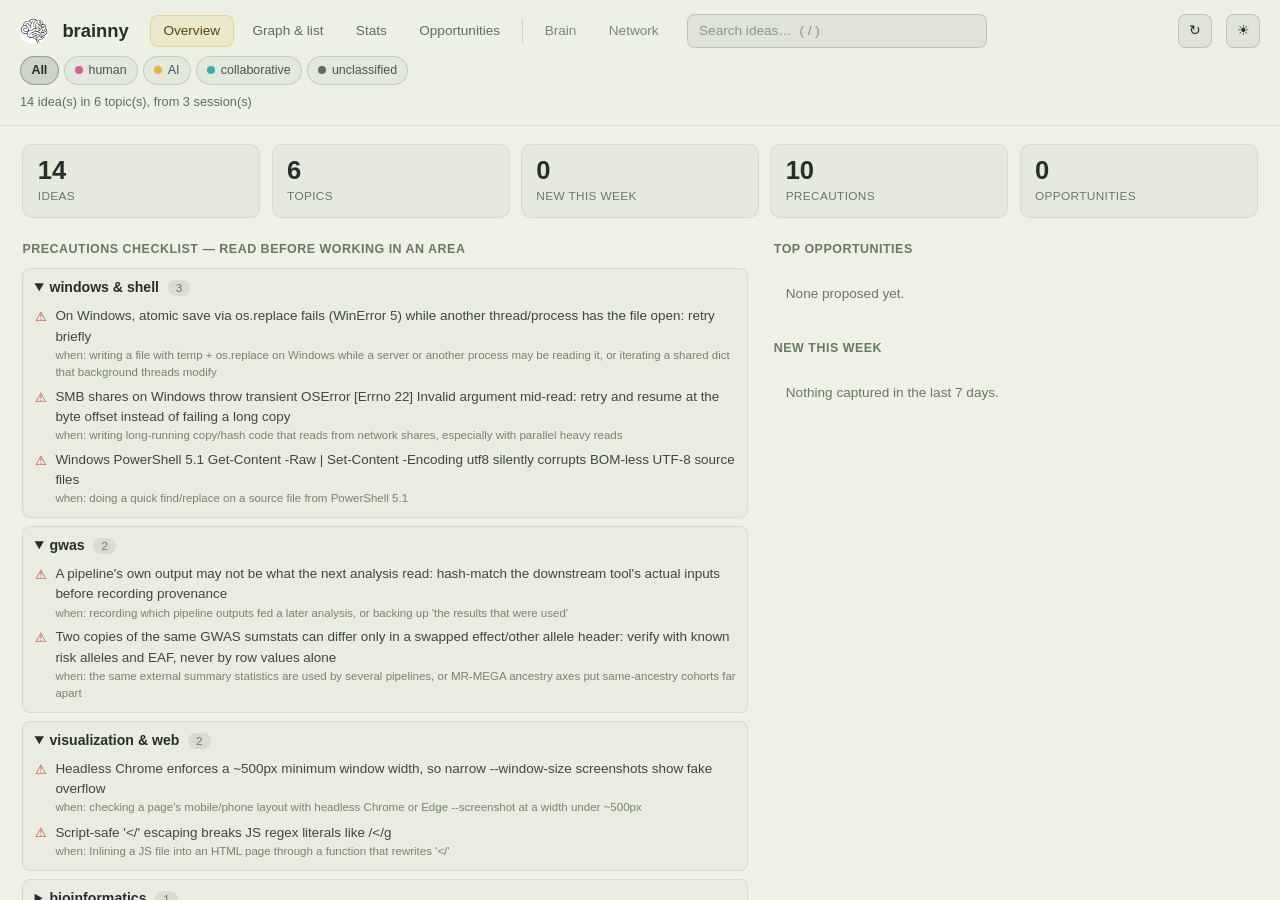
==== commit 43260ac0: "LaTeX editor: revisions tab, R markers, evidence, writing skills - LaTeX article editor (latex.html/" ====
--- a/brainny-out/graph.html
+++ b/brainny-out/graph.html
@@ -73,6 +73,46 @@
   #brand-icon { width: 28px; height: 28px; object-fit: contain; flex: none; }
   header h1 { margin: 0; font-size: 1.15rem; }
   header p { margin: 0.35rem 0 0; color: var(--text-dimmer); font-size: 0.82rem; }
+  #search {
+    flex: 1 1 180px; max-width: 300px; min-width: 140px;
+    background: rgba(var(--overlay-rgb),0.06); border: 1px solid rgba(var(--overlay-rgb),0.16); color: var(--fg);
+    padding: 0.35rem 0.7rem; border-radius: 8px; font: inherit; font-size: 0.85rem;
+  }
+  #search:focus { outline: none; border-color: rgba(232,178,61,0.6); background: rgba(var(--overlay-rgb),0.09); }
+  #search::placeholder { color: var(--text-faintest); }
+  #summary-line { margin: 0.45rem 0 0; color: var(--text-dimmer); font-size: 0.8rem; }
+  .tab-sep { width: 1px; align-self: stretch; background: rgba(var(--overlay-rgb),0.14); margin: 0.2rem 0.2rem; }
+  .tab-secondary { font-size: 0.78rem; opacity: 0.8; }
+  .rim-label { font-size: 12px; font-weight: 600; pointer-events: none; }
+  .hull-label { font-size: 17px; font-weight: 600; text-anchor: middle; paint-order: stroke; stroke-width: 3px; pointer-events: none; }
+
+  /* ---- overview tab ---- */
+  main#overview-main { display: block; overflow-y: auto; padding: 1.1rem 1.4rem 2rem; }
+  #overview-main[hidden] { display: none !important; }
+  .overview-grid { display: grid; grid-template-columns: minmax(320px, 1.5fr) minmax(280px, 1fr); gap: 1.6rem; align-items: start; }
+  .check-topic { border: 1px solid rgba(var(--overlay-rgb),0.08); border-radius: 8px; margin-bottom: 0.5rem; background: rgba(var(--overlay-rgb),0.02); }
+  .check-topic summary { cursor: pointer; padding: 0.5rem 0.7rem; font-weight: 600; font-size: 0.88rem; color: var(--fg); }
+  .check-count { font-weight: 400; font-size: 0.74rem; color: var(--text-faint); background: rgba(var(--overlay-rgb),0.07); border-radius: 999px; padding: 0.05rem 0.5rem; margin-left: 0.3rem; }
+  .check-list { list-style: none; margin: 0; padding: 0 0.7rem 0.6rem 0.7rem; display: flex; flex-direction: column; gap: 0.35rem; }
+  .check-list li { padding-left: 1.3rem; position: relative; }
+  .check-list li::before { content: '\26A0'; position: absolute; left: 0; top: 0.05rem; color: #c9432c; font-size: 0.8rem; }
+  .check-title { background: none; border: none; padding: 0; font: inherit; font-size: 0.84rem; color: var(--text); text-align: left; cursor: pointer; }
+  .check-title:hover { color: var(--fg); text-decoration: underline; }
+  .check-trigger { font-size: 0.72rem; color: var(--text-fainter); }
+  .ov-opp {
+    display: block; width: 100%; text-align: left; font: inherit; cursor: pointer; color: var(--fg);
+    background: rgba(var(--overlay-rgb),0.03); border: 1px solid rgba(var(--overlay-rgb),0.08);
+    border-radius: 10px; padding: 0.65rem 0.8rem; margin-bottom: 0.55rem;
+  }
+  .ov-opp:hover { background: rgba(var(--overlay-rgb),0.06); }
+  .ov-opp-title { font-weight: 600; font-size: 0.88rem; }
+  .ov-opp-pct { float: right; font-size: 0.74rem; color: var(--text-dimmer); }
+  .ov-opp-sum {
+    display: -webkit-box; -webkit-line-clamp: 2; -webkit-box-orient: vertical; overflow: hidden;
+    margin-top: 0.35rem; font-size: 0.78rem; color: var(--text-dim);
+  }
+  .ov-more { background: none; border: none; color: #6f96e0; font: inherit; font-size: 0.8rem; cursor: pointer; padding: 0.1rem 0; }
+
   #view-select, #cluster-select {
     background: rgba(var(--overlay-rgb),0.06); border: 1px solid rgba(var(--overlay-rgb),0.16); color: var(--fg);
     padding: 0.3rem 0.6rem; border-radius: 8px; font: inherit; font-size: 0.85rem; cursor: pointer;
@@ -348,6 +388,28 @@
   #brain-constellation .opp-kind { font-size: 0.66rem; text-transform: uppercase; letter-spacing: 0.05em; color: #e8b23d; }
   #brain-constellation .opp-title { font-size: 0.96rem; font-weight: 700; color: #fff3d0; margin: 0.15rem 0; }
   #brain-constellation .opp-conf { font-size: 0.74rem; color: #9aab97; }
+  /* ---- narrow screens: one column, scrollable tab strip, graph above
+     the list instead of beside it ---- */
+  @media (max-width: 900px) {
+    .overview-grid { grid-template-columns: 1fr; }
+  }
+  @media (max-width: 700px) {
+    header { padding: 0.7rem 1rem; }
+    header .row { gap: 0.5rem; }
+    #tab-bar { order: 10; flex: 1 0 100%; margin-left: 0; overflow-x: auto; flex-wrap: nowrap; scrollbar-width: none; }
+    #tab-bar::-webkit-scrollbar { display: none; }
+    .tab-btn { white-space: nowrap; flex: none; }
+    #search { order: 11; flex: 1 0 100%; max-width: none; }
+    #view-select, #cluster-select { order: 12; flex: 1 1 45%; min-width: 0; }
+    #live-toggle { margin-left: auto; }
+    #project-filter-row { margin-left: 0; }
+    main { grid-template-columns: 1fr; grid-template-rows: 55vh auto; overflow-y: auto; }
+    #viz { order: -1; border-bottom: 1px solid rgba(var(--overlay-rgb),0.08); }
+    #panel { border-right: none; overflow: visible; }
+    main#overview-main, main#stats-main, main#opportunities-main { padding: 1rem; }
+    .stat-cards { grid-template-columns: repeat(2, 1fr); }
+    .domain-table th:nth-child(4), .domain-table td:nth-child(4) { display: none; }
+  }
   #brain-hint { position: absolute; bottom: 1rem; right: 1.2rem; z-index: 2; font-size: 0.72rem; color: var(--text-faintest); text-align: right; pointer-events: none; }
 </style>
 <script>
@@ -372,20 +434,24 @@
     <img id="brand-icon" src="[data-uri]" alt="">
     <h1>brainny</h1>
     <nav id="tab-bar">
-      <button type="button" class="tab-btn active" data-tab="graph">Graph</button>
+      <button type="button" class="tab-btn active" data-tab="overview">Overview</button>
+      <button type="button" class="tab-btn" data-tab="graph">Graph &amp; list</button>
       <button type="button" class="tab-btn" data-tab="stats">Stats</button>
       <button type="button" class="tab-btn" data-tab="opportunities">Opportunities</button>
-      <button type="button" class="tab-btn" data-tab="brain">Brain</button>
-      <button type="button" class="tab-btn" data-tab="network">Network</button>
+      <span class="tab-sep" aria-hidden="true"></span>
+      <button type="button" class="tab-btn tab-secondary" data-tab="brain" title="Animated view of how ideas connect">Brain</button>
+      <button type="button" class="tab-btn tab-secondary" data-tab="network" title="Which projects feed the central brain">Network</button>
     </nav>
+    <input id="search" type="search" placeholder="Search ideas…  ( / )" aria-label="Search ideas" autocomplete="off">
     <select id="view-select">
       <option value="radial">Radial tree</option>
-      <option value="force">Force network with cluster halos</option>
+      <option value="force">Force network</option>
     </select>
     <select id="cluster-select" title="Group ideas by this field, in both the graph above and the list below">
-      <option value="domain">Cluster by domain</option>
-      <option value="kind">Cluster by kind</option>
-      <option value="tags">Cluster by primary tag</option>
+      <option value="topic">Group by topic</option>
+      <option value="domain">Group by exact domain</option>
+      <option value="kind">Group by kind</option>
+      <option value="tags">Group by primary tag</option>
     </select>
     <button type="button" id="live-toggle" title="Auto-refresh this page every 20s (this file is rewritten on every capture/attach/propose/sync elsewhere)" aria-label="Toggle live auto-refresh">&#8635;</button>
     <button type="button" id="theme-toggle" title="Toggle day/night theme" aria-label="Toggle day/night theme">&#9789;</button>
@@ -394,14 +460,15 @@
     <nav id="origin-filter"><button type="button" class="origin-btn active" data-origin="all">All</button><button type="button" class="origin-btn" data-origin="human" data-color="#e05a9a"><span class="dot" style="background:#e05a9a"></span>human</button><button type="button" class="origin-btn" data-origin="ai" data-color="#e8b23d"><span class="dot" style="background:#e8b23d"></span>AI</button><button type="button" class="origin-btn" data-origin="collaborative" data-color="#3bb0a8"><span class="dot" style="background:#3bb0a8"></span>collaborative</button><button type="button" class="origin-btn" data-origin="unclassified" data-color="#5c6b63"><span class="dot" style="background:#5c6b63"></span>unclassified</button></nav>
     
   </div>
+  <p id="summary-line">14 idea(s) in 6 topic(s), from 3 session(s)</p>
   <p id="view-desc"></p>
-  <p class="note">5 idea(s) · 5 branch(es), grown over 2 session(s) · sizing/highlighting uses the real <code>recurrence</code>/<code>state</code> fields, but v0.1 (dedup/stats) doesn't exist yet — every idea is currently <code>recurrence: 1</code>, <code>state: "seed"</code>, so nothing visibly stands out yet. Click any idea to jump to it in the list. The <strong>human / AI / collaborative</strong> filter above shows who actually originated each idea — the human supplies direction and innovation, the AI supplies collective/pattern knowledge, and a lot of real work is both.</p>
 </header>
-<main id="graph-main">
+<main id="overview-main"></main>
+<main id="graph-main" hidden>
   <div id="panel">
     <h2>legend</h2>
     <div class="legend-row"><span class="legend-item"><span class="dot" style="background:#3b6fd6"></span>technique</span><span class="legend-item"><span class="dot" style="background:#c9432c"></span>precaution</span><span class="legend-item"><span class="dot" style="background:#2f9e5e"></span>solution</span><span class="legend-item"><span class="dot" style="background:#8b5cd6"></span>insight</span><span class="legend-item"><span class="dot" style="background:#8a8f98"></span>seed</span><span class="legend-item"><span class="dot" style="background:#e8b23d"></span>skill</span></div>
-    <div class="legend-row"><span class="legend-item"><span class="dot state-dot state-seed"></span>seed / bud</span><span class="legend-item"><span class="dot state-dot state-sprouting"></span>sprouting leaf</span><span class="legend-item"><span class="dot state-dot state-mature"></span>mature fruit</span><span class="legend-item"><span class="dot state-dot state-harvested"></span>harvested fruit</span></div>
+    
     <h2>ideas</h2>
     <div id="item-list-mount"></div>
   </div>
@@ -412,24 +479,49 @@
 <main id="brain-main" hidden></main>
 <main id="network-main" hidden></main>
 <div id="tooltip"></div>
-<pre id="fallback" hidden>brainny - 5 idea(s): 3 precaution, 2 technique
+<pre id="fallback" hidden>brainny - 14 idea(s): 10 precaution, 4 technique
 
 bioinformatics provenance / reference data/
   [!] (seed) Same reference-panel file name across tools does not mean same content: compare bytes before merging - idea_0004 [reference-panel, 1000genomes, dedup, sha256, provenance] &lt;collaborative&gt;
 
+file backup/concurrency/provenance tools/
+  [!] (seed) Parallel copy jobs that pick &#x27;unique&#x27; destination names from already-recorded copies silently overwrite each other - idea_0009 [race-condition, parallel-jobs, backup, naming, sciweave] &lt;ai&gt;
+
+gwas meta-analysis/reproducibility/
+  [T] (seed) Verify an article&#x27;s printed statistics against the result files before recording provenance - idea_0010 [metal, mr-mega, verification, provenance, article-tables] &lt;collaborative&gt;
+
+gwas summary statistics/meta-analysis/
+  [!] (seed) Two copies of the same GWAS sumstats can differ only in a swapped effect/other allele header: verify with known risk alleles and EAF, never by row values alone - idea_0011 [allele-alignment, eaf, mr-mega, fizi, harmonization, summary-statistics] &lt;ai&gt;
+
+provenance tracking/gwas pipelines/
+  [!] (seed) A pipeline&#x27;s own output may not be what the next analysis read: hash-match the downstream tool&#x27;s actual inputs before recording provenance - idea_0006 [provenance, sciweave, gwas, meta-analysis, sha256] &lt;ai&gt;
+
 python / Windows file I/O / threaded local servers/
   [!] (seed) On Windows, atomic save via os.replace fails (WinError 5) while another thread/process has the file open: retry briefly - idea_0005 [windows, os.replace, PermissionError, threading, atomic-write] &lt;ai&gt;
 
+python packaging/subprocess/
+  [!] (seed) `python -m &lt;pkg&gt;` subprocesses import a same-named folder in the caller&#x27;s working directory instead of the installed package - idea_0012 [python, subprocess, namespace-package, cwd, import] &lt;ai&gt;
+
+python/windows file i/o/network shares/
+  [!] (seed) SMB shares on Windows throw transient OSError [Errno 22] Invalid argument mid-read: retry and resume at the byte offset instead of failing a long copy - idea_0007 [windows, smb, oserror, copy, retry, resume] &lt;ai&gt;
+
 reproducibility / provenance tracking/
   [T] (seed) Provenance staleness: record effective-parent versions per output version, traversing through process nodes - idea_0001 [provenance, staleness, lineage, dag, versioning, pipelines] &lt;ai&gt;
 
 research provenance / project archaeology/
   [T] (seed) Reconstruct a project&#x27;s analysis history from two independent sources in parallel: files on disk and Claude session transcripts - idea_0003 [claude-code, transcripts, provenance, subagents, history] &lt;collaborative&gt;
 
+web/
+  [!] (seed) Script-safe &#x27;&lt;/&#x27; escaping breaks JS regex literals like /&lt;/g - idea_0013 [javascript, html, inline-script, regex] &lt;ai&gt;
+  [T] (seed) Syntax-highlighted textarea: transparent textarea over a &lt;pre&gt; with identical metrics - idea_0014 [editor, textarea, syntax-highlighting, es5] &lt;ai&gt;
+
 web / visual verification/
   [!] (seed) Headless Chrome enforces a ~500px minimum window width, so narrow --window-size screenshots show fake overflow - idea_0002 [headless-chrome, screenshot, responsive, css] &lt;ai&gt;
+
+windows tooling/text encoding/
+  [!] (seed) Windows PowerShell 5.1 Get-Content -Raw | Set-Content -Encoding utf8 silently corrupts BOM-less UTF-8 source files - idea_0008 [powershell, utf-8, bom, encoding, mojibake, windows] &lt;ai&gt;
 </pre>
-<script id="brainny-data" type="application/json">{"title": "brainny", "nodes": [{"id": "idea_0001", "kind": "technique", "title": "Provenance staleness: record effective-parent versions per output version, traversing through process nodes", "summary": "In a provenance/lineage graph, don't decide staleness per edge (edge.source_version refreshed when the target is saved). When a pipeline has several outputs and only one is regenerated, the refresh of the pipeline's input edges silently marks the siblings fresh. Instead each saved version of a data node records the versions of its effective parents: direct sources plus, through process nodes (pipeline/step/script), the inputs of the process that made it.", "detail": "Rules that worked in Sciweave: data node stale if any effective parent's current version != recorded one, or a data parent is itself stale; process nodes are never 'rebuilt', they are flagged 're-run needed' when any of their outputs recorded an older input version; article placements compare placed version vs final/current; informational links (documents/related) never propagate. On new links, setdefault the current versions into the target's latest version (or into all outputs of a process target). A 'cosmetic save' copies the previous version's parents so a font-only re-render stays stale.", "snippet": null, "domain": "reproducibility / provenance tracking", "tags": ["provenance", "staleness", "lineage", "dag", "versioning", "pipelines"], "trigger": null, "state": "seed", "origin": "ai", "recurrence": 1, "lastTouched": "2026-09-28T16:05:06+00:00", "session": "2026-09-28-sciweave-build", "sessionTs": "2026-09-28T16:05:06+00:00", "project": "sciweave", "attachments": []}, {"id": "idea_0002", "kind": "precaution", "title": "Headless Chrome enforces a ~500px minimum window width, so narrow --window-size screenshots show fake overflow", "summary": "A --window-size=420,... headless screenshot lays the page out at Chrome's minimum width (~500px) and crops it, so a responsive page looks cut off on the right even when it fits. Verify phone layouts at >=500px or with real device emulation (DevTools / Puppeteer setViewport) before 'fixing' overflow that isn't there.", "detail": null, "snippet": null, "domain": "web / visual verification", "tags": ["headless-chrome", "screenshot", "responsive", "css"], "trigger": "checking a page's mobile/phone layout with headless Chrome or Edge --screenshot at a width under ~500px", "state": "seed", "origin": "ai", "recurrence": 1, "lastTouched": "2026-09-30T20:34:59+00:00", "session": "9a4a1284-b916-4f62-966e-514d0b3b0b5a", "sessionTs": "2026-09-30T20:34:59+00:00", "project": "sciweave", "attachments": []}, {"id": "idea_0003", "kind": "technique", "title": "Reconstruct a project's analysis history from two independent sources in parallel: files on disk and Claude session transcripts", "summary": "To rebuild what was done in a long analysis project, run two read-only agents at once: one mines the folder (README tracker logs, config snapshots, QC reports, file mtimes), the other mines ~/.claude/projects/*.jsonl transcripts (condensed to user+assistant text). They cover different things: the file scan gives the canonical outputs, parameters and article mapping; the transcripts give pre-folder work (e.g. months-earlier legacy runs), dead ends, and dated bug fixes that left no file. Merge them into one tree with a fixed output shape ([id] title (dates) · status / summary / params / paths / feeds / history).", "detail": "Ask both agents for the same indented markdown schema so it can be parsed mechanically into an import JSON; refer between entries by stable keys (@key) rather than position numbers, since merging reorders the tree.", "snippet": null, "domain": "research provenance / project archaeology", "tags": ["claude-code", "transcripts", "provenance", "subagents", "history"], "trigger": null, "state": "seed", "origin": "collaborative", "recurrence": 1, "lastTouched": "2026-09-30T21:01:37+00:00", "session": "9a4a1284-b916-4f62-966e-514d0b3b0b5a", "sessionTs": "2026-09-30T21:01:37+00:00", "project": "sciweave", "attachments": []}, {"id": "idea_0004", "kind": "precaution", "title": "Same reference-panel file name across tools does not mean same content: compare bytes before merging", "summary": "In the SLE project, FIZI (ssimpsmake/resources/refpanel/g1000_eur.bed, 2.86 GB) and LYNXgwas (refpanels/eur/g1000_eur.bed, 1.25 GB) share file names but are different panels, while LYNXgwas refpanels/{eur,eas,amr} are bit-identical to mrmegask ref_panels/suprefpanels/{eur,eas,amr}. Deduplicating or documenting 'which panel was used' by name would have merged the wrong pair and missed the right one.", "detail": "Match by size first (free), then SHA-256 only equal-size files; record one node per identical file set with also_at locations and used_by tools. Implemented as sciweave dedup (scan / check / merge) and enforced in plan check.", "snippet": null, "domain": "bioinformatics provenance / reference data", "tags": ["reference-panel", "1000genomes", "dedup", "sha256", "provenance"], "trigger": "recording or reusing reference panels / annotation files that appear in several pipelines' folders, or deciding two tools 'used the same panel'", "state": "seed", "origin": "collaborative", "recurrence": 1, "lastTouched": "2026-10-01T22:54:30+00:00", "session": "9a4a1284-b916-4f62-966e-514d0b3b0b5a", "sessionTs": "2026-10-01T22:54:30+00:00", "project": "sciweave", "attachments": []}, {"id": "idea_0005", "kind": "precaution", "title": "On Windows, atomic save via os.replace fails (WinError 5) while another thread/process has the file open: retry briefly", "summary": "A local dashboard server re-reads graph.json constantly; a background job saving it with write-temp + os.replace intermittently failed with PermissionError [WinError 5] Access is denied (about 1 in 4 stress runs). POSIX allows replacing an open file, Windows does not. Wrap the replace, the .bak copy and the read in a short retry loop (e.g. 40 x 50 ms), and give each writer its own temp file name (pid + thread id) so concurrent saves never share one.", "detail": "Same session: a job registry dict read by polling requests while worker threads add/update jobs raised 'dictionary changed size during iteration' -- guard adds/updates with a lock and iterate over a snapshot copy.", "snippet": null, "domain": "python / Windows file I/O / threaded local servers", "tags": ["windows", "os.replace", "PermissionError", "threading", "atomic-write"], "trigger": "writing a file with temp + os.replace on Windows while a server or another process may be reading it, or iterating a shared dict that background threads modify", "state": "seed", "origin": "ai", "recurrence": 1, "lastTouched": "2026-10-01T23:41:28+00:00", "session": "9a4a1284-b916-4f62-966e-514d0b3b0b5a", "sessionTs": "2026-10-01T23:41:28+00:00", "project": "sciweave", "attachments": []}], "sessions": [{"session": "2026-09-28-sciweave-build", "ts": "2026-09-28T16:05:06+00:00", "count": 1}, {"session": "9a4a1284-b916-4f62-966e-514d0b3b0b5a", "ts": "2026-09-30T20:34:59+00:00", "count": 4}], "projects": ["sciweave"], "domainCount": 5, "kindColor": {"technique": "#3b6fd6", "precaution": "#c9432c", "solution": "#2f9e5e", "insight": "#8b5cd6", "seed": "#8a8f98", "skill": "#e8b23d"}, "stateMeta": {"seed": {"label": "seed / bud", "size": 0.16, "emissive": 0.12, "gold": false}, "sprouting": {"label": "sprouting leaf", "size": 0.22, "emissive": 0.22, "gold": false}, "mature": {"label": "mature fruit", "size": 0.3, "emissive": 0.4, "gold": false}, "harvested": {"label": "harvested fruit", "size": 0.34, "emissive": 0.65, "gold": true}}, "originColor": {"human": "#e05a9a", "ai": "#e8b23d", "collaborative": "#3bb0a8"}, "originLabel": {"human": "human", "ai": "AI", "collaborative": "collaborative"}, "unclassifiedColor": "#5c6b63", "attachmentIcon": {"code": "‹/›", "plot": "△", "table": "☷"}, "attachmentLabel": {"code": "code", "plot": "plot", "table": "table"}, "opportunities": [], "opportunityKindColor": {"tool": "#3b6fd6", "website": "#2f9e5e", "statistical-module": "#8b5cd6", "business-idea": "#e8b23d", "other": "#8a8f98"}, "opportunityKindLabel": {"tool": "tool", "website": "website", "statistical-module": "statistical module", "business-idea": "business idea", "other": "other"}}</script>
+<script id="brainny-data" type="application/json">{"title": "brainny", "nodes": [{"id": "idea_0001", "kind": "technique", "title": "Provenance staleness: record effective-parent versions per output version, traversing through process nodes", "summary": "In a provenance/lineage graph, don't decide staleness per edge (edge.source_version refreshed when the target is saved). When a pipeline has several outputs and only one is regenerated, the refresh of the pipeline's input edges silently marks the siblings fresh. Instead each saved version of a data node records the versions of its effective parents: direct sources plus, through process nodes (pipeline/step/script), the inputs of the process that made it.", "detail": "Rules that worked in Sciweave: data node stale if any effective parent's current version != recorded one, or a data parent is itself stale; process nodes are never 'rebuilt', they are flagged 're-run needed' when any of their outputs recorded an older input version; article placements compare placed version vs final/current; informational links (documents/related) never propagate. On new links, setdefault the current versions into the target's latest version (or into all outputs of a process target). A 'cosmetic save' copies the previous version's parents so a font-only re-render stays stale.", "snippet": null, "domain": "reproducibility/provenance tracking", "topic": "research practice", "tags": ["provenance", "staleness", "lineage", "dag", "versioning", "pipelines"], "trigger": null, "state": "seed", "origin": "ai", "recurrence": 1, "lastTouched": "2026-09-28T16:05:06+00:00", "session": "2026-09-28-sciweave-build", "sessionTs": "2026-09-28T16:05:06+00:00", "project": "sciweave", "attachments": []}, {"id": "idea_0002", "kind": "precaution", "title": "Headless Chrome enforces a ~500px minimum window width, so narrow --window-size screenshots show fake overflow", "summary": "A --window-size=420,... headless screenshot lays the page out at Chrome's minimum width (~500px) and crops it, so a responsive page looks cut off on the right even when it fits. Verify phone layouts at >=500px or with real device emulation (DevTools / Puppeteer setViewport) before 'fixing' overflow that isn't there.", "detail": null, "snippet": null, "domain": "web/visual verification", "topic": "visualization & web", "tags": ["headless-chrome", "screenshot", "responsive", "css"], "trigger": "checking a page's mobile/phone layout with headless Chrome or Edge --screenshot at a width under ~500px", "state": "seed", "origin": "ai", "recurrence": 1, "lastTouched": "2026-09-30T20:34:59+00:00", "session": "9a4a1284-b916-4f62-966e-514d0b3b0b5a", "sessionTs": "2026-09-30T20:34:59+00:00", "project": "sciweave", "attachments": []}, {"id": "idea_0003", "kind": "technique", "title": "Reconstruct a project's analysis history from two independent sources in parallel: files on disk and Claude session transcripts", "summary": "To rebuild what was done in a long analysis project, run two read-only agents at once: one mines the folder (README tracker logs, config snapshots, QC reports, file mtimes), the other mines ~/.claude/projects/*.jsonl transcripts (condensed to user+assistant text). They cover different things: the file scan gives the canonical outputs, parameters and article mapping; the transcripts give pre-folder work (e.g. months-earlier legacy runs), dead ends, and dated bug fixes that left no file. Merge them into one tree with a fixed output shape ([id] title (dates) · status / summary / params / paths / feeds / history).", "detail": "Ask both agents for the same indented markdown schema so it can be parsed mechanically into an import JSON; refer between entries by stable keys (@key) rather than position numbers, since merging reorders the tree.", "snippet": null, "domain": "research provenance/project archaeology", "topic": "research practice", "tags": ["claude-code", "transcripts", "provenance", "subagents", "history"], "trigger": null, "state": "seed", "origin": "collaborative", "recurrence": 1, "lastTouched": "2026-09-30T21:01:37+00:00", "session": "9a4a1284-b916-4f62-966e-514d0b3b0b5a", "sessionTs": "2026-09-30T21:01:37+00:00", "project": "sciweave", "attachments": []}, {"id": "idea_0004", "kind": "precaution", "title": "Same reference-panel file name across tools does not mean same content: compare bytes before merging", "summary": "In the SLE project, FIZI (ssimpsmake/resources/refpanel/g1000_eur.bed, 2.86 GB) and LYNXgwas (refpanels/eur/g1000_eur.bed, 1.25 GB) share file names but are different panels, while LYNXgwas refpanels/{eur,eas,amr} are bit-identical to mrmegask ref_panels/suprefpanels/{eur,eas,amr}. Deduplicating or documenting 'which panel was used' by name would have merged the wrong pair and missed the right one.", "detail": "Match by size first (free), then SHA-256 only equal-size files; record one node per identical file set with also_at locations and used_by tools. Implemented as sciweave dedup (scan / check / merge) and enforced in plan check.", "snippet": null, "domain": "bioinformatics provenance/reference data", "topic": "bioinformatics", "tags": ["reference-panel", "1000genomes", "dedup", "sha256", "provenance"], "trigger": "recording or reusing reference panels / annotation files that appear in several pipelines' folders, or deciding two tools 'used the same panel'", "state": "seed", "origin": "collaborative", "recurrence": 1, "lastTouched": "2026-10-01T22:54:30+00:00", "session": "9a4a1284-b916-4f62-966e-514d0b3b0b5a", "sessionTs": "2026-10-01T22:54:30+00:00", "project": "sciweave", "attachments": []}, {"id": "idea_0005", "kind": "precaution", "title": "On Windows, atomic save via os.replace fails (WinError 5) while another thread/process has the file open: retry briefly", "summary": "A local dashboard server re-reads graph.json constantly; a background job saving it with write-temp + os.replace intermittently failed with PermissionError [WinError 5] Access is denied (about 1 in 4 stress runs). POSIX allows replacing an open file, Windows does not. Wrap the replace, the .bak copy and the read in a short retry loop (e.g. 40 x 50 ms), and give each writer its own temp file name (pid + thread id) so concurrent saves never share one.", "detail": "Same session: a job registry dict read by polling requests while worker threads add/update jobs raised 'dictionary changed size during iteration' -- guard adds/updates with a lock and iterate over a snapshot copy.", "snippet": null, "domain": "python/windows file i/o/threaded local servers", "topic": "windows & shell", "tags": ["windows", "os.replace", "PermissionError", "threading", "atomic-write"], "trigger": "writing a file with temp + os.replace on Windows while a server or another process may be reading it, or iterating a shared dict that background threads modify", "state": "seed", "origin": "ai", "recurrence": 1, "lastTouched": "2026-10-01T23:41:28+00:00", "session": "9a4a1284-b916-4f62-966e-514d0b3b0b5a", "sessionTs": "2026-10-01T23:41:28+00:00", "project": "sciweave", "attachments": []}, {"id": "idea_0006", "kind": "precaution", "title": "A pipeline's own output may not be what the next analysis read: hash-match the downstream tool's actual inputs before recording provenance", "summary": "gwassnakemake's per-cohort sumstats (PLINK columns) were not what the meta-analysis consumed; post-hoc utility scripts reformatted them (added EAF, catalog columns) and lifted one cohort GRCh38->GRCh37. Only a SHA-256 match against mrmegask/input revealed which files were really used.", "detail": "Before recording 'pipeline produces result used by step N', open step N's config, find the exact input paths, and hash-compare them to the candidate files. Converter scripts in a utilities/ folder are part of the provenance chain even if they are kept out of the published pipeline repo.", "snippet": null, "domain": "provenance tracking/gwas pipelines", "topic": "gwas", "tags": ["provenance", "sciweave", "gwas", "meta-analysis", "sha256"], "trigger": "recording which pipeline outputs fed a later analysis, or backing up 'the results that were used'", "state": "seed", "origin": "ai", "recurrence": 1, "lastTouched": "2026-10-02T22:12:14+00:00", "session": "7c9999e9", "sessionTs": "2026-10-02T22:12:14+00:00", "project": "sciweave", "attachments": []}, {"id": "idea_0007", "kind": "precaution", "title": "SMB shares on Windows throw transient OSError [Errno 22] Invalid argument mid-read: retry and resume at the byte offset instead of failing a long copy", "summary": "A 13 GB copy from a \\\\server share died 128 MiB into one file with Errno 22; the same file read fine seconds later. Fix: reopen source, seek to last written byte, truncate dest there, retry with backoff (2/4/8/16 s); keep already-verified files of an interrupted folder copy (same size+mtime) instead of restarting.", "detail": null, "snippet": "for attempt in range(5):\n    try:\n        with open(src,'rb') as fi, open(tmp,'r+b' if pos else 'wb') as fo:\n            fi.seek(pos); fo.seek(pos); fo.truncate()\n            for chunk in iter(lambda: fi.read(8<<20), b''):\n                fo.write(chunk); h.update(chunk); pos += len(chunk)\n        break\n    except (FileNotFoundError, PermissionError): raise\n    except OSError:\n        time.sleep(2 * 2**attempt)", "domain": "python/windows file i/o/network shares", "topic": "windows & shell", "tags": ["windows", "smb", "oserror", "copy", "retry", "resume"], "trigger": "writing long-running copy/hash code that reads from network shares, especially with parallel heavy reads", "state": "seed", "origin": "ai", "recurrence": 1, "lastTouched": "2026-10-02T22:12:14+00:00", "session": "7c9999e9", "sessionTs": "2026-10-02T22:12:14+00:00", "project": "sciweave", "attachments": []}, {"id": "idea_0008", "kind": "precaution", "title": "Windows PowerShell 5.1 Get-Content -Raw | Set-Content -Encoding utf8 silently corrupts BOM-less UTF-8 source files", "summary": "Reading a UTF-8 file without BOM in PS 5.1 decodes it as the ANSI codepage (cp1252), so every non-ASCII char (·, ↑, —) becomes mojibake; Set-Content -Encoding utf8 then writes a BOM and CRLF. The file still passes a JS syntax check, so the damage is easy to miss.", "detail": "Never round-trip source files through Get-Content/Set-Content in PowerShell 5.1; edit with a proper editor tool or Python (open(..., encoding='utf-8', newline='\n')). Repair: strip BOM, CRLF->LF, then re-encode each char to cp1252 bytes (code points <256 that cp1252 leaves undefined map to the same byte) and decode as UTF-8; check the git diff shrinks back to the intended edits.", "snippet": null, "domain": "windows tooling/text encoding", "topic": "windows & shell", "tags": ["powershell", "utf-8", "bom", "encoding", "mojibake", "windows"], "trigger": "doing a quick find/replace on a source file from PowerShell 5.1", "state": "seed", "origin": "ai", "recurrence": 1, "lastTouched": "2026-10-02T22:20:47+00:00", "session": "7c9999e9", "sessionTs": "2026-10-02T22:20:47+00:00", "project": "sciweave", "attachments": []}, {"id": "idea_0009", "kind": "precaution", "title": "Parallel copy jobs that pick 'unique' destination names from already-recorded copies silently overwrite each other", "summary": "SciWeave named a copy <id>_<file> only if the plain name was already recorded for another object. Two parallel jobs for files with the same basename (5 runs' metal.simple.tsv.gz) both saw the name free, wrote the same path, and all reported 'ok' while only one file existed. Fix: derive uniqueness from every object that WILL land in the folder (deterministic), refuse a path recorded for another object at record time, and surface a 'conflict' state for shared paths.", "detail": null, "snippet": null, "domain": "file backup/concurrency/provenance tools", "topic": "research practice", "tags": ["race-condition", "parallel-jobs", "backup", "naming", "sciweave"], "trigger": "designing any parallel copy/export where destination names are de-duplicated", "state": "seed", "origin": "ai", "recurrence": 1, "lastTouched": "2026-10-02T22:48:00+00:00", "session": "7c9999e9", "sessionTs": "2026-10-02T22:48:00+00:00", "project": "sciweave", "attachments": []}, {"id": "idea_0010", "kind": "technique", "title": "Verify an article's printed statistics against the result files before recording provenance", "summary": "Before recording which meta-analysis outputs an article used, read every Best-SNP P/OR from the final tables (all sheets), look each SNP up in every candidate result file (main runs, targeted reruns, refits), compare P on log10 within rounding and OR after aligning MR-MEGA's effect allele to METAL's, and list anything matched only by a rerun or not at all. Turned up which numbers came from reruns/refits and that the 9-cohort run survived only as one curated copy.", "detail": null, "snippet": null, "domain": "gwas meta-analysis/reproducibility", "topic": "gwas", "tags": ["metal", "mr-mega", "verification", "provenance", "article-tables"], "trigger": null, "state": "seed", "origin": "collaborative", "recurrence": 1, "lastTouched": "2026-10-02T22:48:00+00:00", "session": "7c9999e9", "sessionTs": "2026-10-02T22:48:00+00:00", "project": "sciweave", "attachments": []}, {"id": "idea_0011", "kind": "precaution", "title": "Two copies of the same GWAS sumstats can differ only in a swapped effect/other allele header: verify with known risk alleles and EAF, never by row values alone", "summary": "ssimpsmake's Bentham and Julia files were byte-for-byte the same numbers as the meta-analysis inputs but with effect_allele/other_allele header labels swapped (an older copy). Known SLE risk alleles (STAT4 rs7574865-T, IRF5 rs10488631-C) showed which labelling makes beta point the right way; the EAF column, meanwhile, belonged to the other allele (Bentham rs7574865 EAF 0.77 = G). Consequences: FIZI-imputed Z sign-flipped for those cohorts, and MR-MEGA axes distorted (Bentham+Julia alone at PC0=0.44 vs FIN -0.13), since harmonisation never checked EAF against the panel.", "detail": null, "snippet": null, "domain": "gwas summary statistics/meta-analysis", "topic": "gwas", "tags": ["allele-alignment", "eaf", "mr-mega", "fizi", "harmonization", "summary-statistics"], "trigger": "the same external summary statistics are used by several pipelines, or MR-MEGA ancestry axes put same-ancestry cohorts far apart", "state": "seed", "origin": "ai", "recurrence": 1, "lastTouched": "2026-10-02T23:19:20+00:00", "session": "7c9999e9", "sessionTs": "2026-10-02T23:19:20+00:00", "project": "sciweave", "attachments": []}, {"id": "idea_0012", "kind": "precaution", "title": "`python -m <pkg>` subprocesses import a same-named folder in the caller's working directory instead of the installed package", "summary": "SciWeave's detached copy jobs ran `python -m sciweave` with the caller's cwd; launched from a parent folder containing the 'sciweave' repo checkout, Python imported that folder as a namespace package and every job died (ImportError: cannot import name '__version__' ... unknown location). Fix: set cwd to a neutral/project directory in Popen.", "detail": null, "snippet": null, "domain": "python packaging/subprocess", "topic": "python", "tags": ["python", "subprocess", "namespace-package", "cwd", "import"], "trigger": "spawning `python -m yourpackage` from code that may run in arbitrary directories", "state": "seed", "origin": "ai", "recurrence": 1, "lastTouched": "2026-10-02T23:19:20+00:00", "session": "7c9999e9", "sessionTs": "2026-10-02T23:19:20+00:00", "project": "sciweave", "attachments": []}, {"id": "idea_0013", "kind": "precaution", "title": "Script-safe '<\/' escaping breaks JS regex literals like /<\/g", "summary": "When inlining JS into HTML, escaping '<\/' as '<\/' (to avoid closing the script tag) turns a regex literal such as .replace(/<\/g, ...) into /<\/g, a syntax error that silently kills the whole page. Write it as /[<]/g.", "detail": null, "snippet": null, "domain": "web", "topic": "visualization & web", "tags": ["javascript", "html", "inline-script", "regex"], "trigger": "Inlining a JS file into an HTML page through a function that rewrites '<\/'", "state": "seed", "origin": "ai", "recurrence": 1, "lastTouched": "2026-10-19T18:13:33+00:00", "session": "7c9999e9", "sessionTs": "2026-10-19T18:13:33+00:00", "project": "sciweave", "attachments": []}, {"id": "idea_0014", "kind": "technique", "title": "Syntax-highlighted textarea: transparent textarea over a <pre> with identical metrics", "summary": "Lightweight code editor without a library: a highlighted <pre> under a transparent-text textarea (caret-color visible), same font/padding/white-space pre-wrap; force overflow-y: scroll on BOTH layers so scrollbar width is equal and soft-wraps line up; sync scrollTop on scroll; line numbers via ::before on per-line divs in the padding gutter.", "detail": null, "snippet": null, "domain": "web", "topic": "visualization & web", "tags": ["editor", "textarea", "syntax-highlighting", "es5"], "trigger": null, "state": "seed", "origin": "ai", "recurrence": 1, "lastTouched": "2026-10-19T18:13:33+00:00", "session": "7c9999e9", "sessionTs": "2026-10-19T18:13:33+00:00", "project": "sciweave", "attachments": []}], "sessions": [{"session": "2026-09-28-sciweave-build", "ts": "2026-09-28T16:05:06+00:00", "count": 1}, {"session": "9a4a1284-b916-4f62-966e-514d0b3b0b5a", "ts": "2026-09-30T20:34:59+00:00", "count": 4}, {"session": "7c9999e9", "ts": "2026-10-02T22:12:14+00:00", "count": 9}], "projects": ["sciweave"], "domainCount": 13, "topicCount": 6, "kindColor": {"technique": "#3b6fd6", "precaution": "#c9432c", "solution": "#2f9e5e", "insight": "#8b5cd6", "seed": "#8a8f98", "skill": "#e8b23d"}, "stateMeta": {"seed": {"label": "seed / bud", "size": 0.16, "emissive": 0.12, "gold": false}, "sprouting": {"label": "sprouting leaf", "size": 0.22, "emissive": 0.22, "gold": false}, "mature": {"label": "mature fruit", "size": 0.3, "emissive": 0.4, "gold": false}, "harvested": {"label": "harvested fruit", "size": 0.34, "emissive": 0.65, "gold": true}}, "originColor": {"human": "#e05a9a", "ai": "#e8b23d", "collaborative": "#3bb0a8"}, "originLabel": {"human": "human", "ai": "AI", "collaborative": "collaborative"}, "unclassifiedColor": "#5c6b63", "attachmentIcon": {"code": "‹/›", "plot": "△", "table": "☷"}, "attachmentLabel": {"code": "code", "plot": "plot", "table": "table"}, "opportunities": [], "opportunityKindColor": {"tool": "#3b6fd6", "website": "#2f9e5e", "statistical-module": "#8b5cd6", "business-idea": "#e8b23d", "other": "#8a8f98"}, "opportunityKindLabel": {"tool": "tool", "website": "website", "statistical-module": "statistical module", "business-idea": "business idea", "other": "other"}}</script>
 <script>// https://d3js.org v7.9.0 Copyright 2010-2023 Mike Bostock
 !function(t,n){"object"==typeof exports&&"undefined"!=typeof module?n(exports):"function"==typeof define&&define.amd?define(["exports"],n):n((t="undefined"!=typeof globalThis?globalThis:t||self).d3=t.d3||{})}(this,(function(t){"use strict";function n(t,n){return null==t||null==n?NaN:t<n?-1:t>n?1:t>=n?0:NaN}function e(t,n){return null==t||null==n?NaN:n<t?-1:n>t?1:n>=t?0:NaN}function r(t){let r,o,a;function u(t,n,e=0,i=t.length){if(e<i){if(0!==r(n,n))return i;do{const r=e+i>>>1;o(t[r],n)<0?e=r+1:i=r}while(e<i)}return e}return 2!==t.length?(r=n,o=(e,r)=>n(t(e),r),a=(n,e)=>t(n)-e):(r=t===n||t===e?t:i,o=t,a=t),{left:u,center:function(t,n,e=0,r=t.length){const i=u(t,n,e,r-1);return i>e&&a(t[i-1],n)>-a(t[i],n)?i-1:i},right:function(t,n,e=0,i=t.length){if(e<i){if(0!==r(n,n))return i;do{const r=e+i>>>1;o(t[r],n)<=0?e=r+1:i=r}while(e<i)}return e}}}function i(){return 0}function o(t){return null===t?NaN:+t}const a=r(n),u=a.right,c=a.left,f=r(o).center;var s=u;const l=d(y),h=d((function(t){const n=y(t);return(t,e,r,i,o)=>{n(t,e,(r<<=2)+0,(i<<=2)+0,o<<=2),n(t,e,r+1,i+1,o),n(t,e,r+2,i+2,o),n(t,e,r+3,i+3,o)}}));function d(t){return function(n,e,r=e){if(!((e=+e)>=0))throw new RangeError("invalid rx");if(!((r=+r)>=0))throw new RangeError("invalid ry");let{data:i,width:o,height:a}=n;if(!((o=Math.floor(o))>=0))throw new RangeError("invalid width");if(!((a=Math.floor(void 0!==a?a:i.length/o))>=0))throw new RangeError("invalid height");if(!o||!a||!e&&!r)return n;const u=e&&t(e),c=r&&t(r),f=i.slice();return u&&c?(p(u,f,i,o,a),p(u,i,f,o,a),p(u,f,i,o,a),g(c,i,f,o,a),g(c,f,i,o,a),g(c,i,f,o,a)):u?(p(u,i,f,o,a),p(u,f,i,o,a),p(u,i,f,o,a)):c&&(g(c,i,f,o,a),g(c,f,i,o,a),g(c,i,f,o,a)),n}}function p(t,n,e,r,i){for(let o=0,a=r*i;o<a;)t(n,e,o,o+=r,1)}function g(t,n,e,r,i){for(let o=0,a=r*i;o<r;++o)t(n,e,o,o+a,r)}function y(t){const n=Math.floor(t);if(n===t)return function(t){const n=2*t+1;return(e,r,i,o,a)=>{if(!((o-=a)>=i))return;let u=t*r[i];const c=a*t;for(let t=i,n=i+c;t<n;t+=a)u+=r[Math.min(o,t)];for(let t=i,f=o;t<=f;t+=a)u+=r[Math.min(o,t+c)],e[t]=u/n,u-=r[Math.max(i,t-c)]}}(t);const e=t-n,r=2*t+1;return(t,i,o,a,u)=>{if(!((a-=u)>=o))return;let c=n*i[o];const f=u*n,s=f+u;for(let t=o,n=o+f;t<n;t+=u)c+=i[Math.min(a,t)];for(let n=o,l=a;n<=l;n+=u)c+=i[Math.min(a,n+f)],t[n]=(c+e*(i[Math.max(o,n-s)]+i[Math.min(a,n+s)]))/r,c-=i[Math.max(o,n-f)]}}function v(t,n){let e=0;if(void 0===n)for(let n of t)null!=n&&(n=+n)>=n&&++e;else{let r=-1;for(let i of t)null!=(i=n(i,++r,t))&&(i=+i)>=i&&++e}return e}function _(t){return 0|t.length}function b(t){return!(t>0)}function m(t){return"object"!=typeof t||"length"in t?t:Array.from(t)}function x(t,n){let e,r=0,i=0,o=0;if(void 0===n)for(let n of t)null!=n&&(n=+n)>=n&&(e=n-i,i+=e/++r,o+=e*(n-i));else{let a=-1;for(let u of t)null!=(u=n(u,++a,t))&&(u=+u)>=u&&(e=u-i,i+=e/++r,o+=e*(u-i))}if(r>1)return o/(r-1)}function w(t,n){const e=x(t,n);return e?Math.sqrt(e):e}function M(t,n){let e,r;if(void 0===n)for(const n of t)null!=n&&(void 0===e?n>=n&&(e=r=n):(e>n&&(e=n),r<n&&(r=n)));else{let i=-1;for(let o of t)null!=(o=n(o,++i,t))&&(void 0===e?o>=o&&(e=r=o):(e>o&&(e=o),r<o&&(r=o)))}return[e,r]}class T{constructor(){this._partials=new Float64Array(32),this._n=0}add(t){const n=this._partials;let e=0;for(let r=0;r<this._n&&r<32;r++){const i=n[r],o=t+i,a=Math.abs(t)<Math.abs(i)?t-(o-i):i-(o-t);a&&(n[e++]=a),t=o}return n[e]=t,this._n=e+1,this}valueOf(){const t=this._partials;let n,e,r,i=this._n,o=0;if(i>0){for(o=t[--i];i>0&&(n=o,e=t[--i],o=n+e,r=e-(o-n),!r););i>0&&(r<0&&t[i-1]<0||r>0&&t[i-1]>0)&&(e=2*r,n=o+e,e==n-o&&(o=n))}return o}}class InternMap extends Map{constructor(t,n=N){if(super(),Object.defineProperties(this,{_intern:{value:new Map},_key:{value:n}}),null!=t)for(const[n,e]of t)this.set(n,e)}get(t){return super.get(A(this,t))}has(t){return super.has(A(this,t))}set(t,n){return super.set(S(this,t),n)}delete(t){return super.delete(E(this,t))}}class InternSet extends Set{constructor(t,n=N){if(super(),Object.defineProperties(this,{_intern:{value:new Map},_key:{value:n}}),null!=t)for(const n of t)this.add(n)}has(t){return super.has(A(this,t))}add(t){return super.add(S(this,t))}delete(t){return super.delete(E(this,t))}}function A({_intern:t,_key:n},e){const r=n(e);return t.has(r)?t.get(r):e}function S({_intern:t,_key:n},e){const r=n(e);return t.has(r)?t.get(r):(t.set(r,e),e)}function E({_intern:t,_key:n},e){const r=n(e);return t.has(r)&&(e=t.get(r),t.delete(r)),e}function N(t){return null!==t&&"object"==typeof t?t.valueOf():t}function k(t){return t}function C(t,...n){return F(t,k,k,n)}function P(t,...n){return F(t,Array.from,k,n)}function z(t,n){for(let e=1,r=n.length;e<r;++e)t=t.flatMap((t=>t.pop().map((([n,e])=>[...t,n,e]))));return t}function $(t,n,...e){return F(t,k,n,e)}function D(t,n,...e){return F(t,Array.from,n,e)}function R(t){if(1!==t.length)throw new Error("duplicate key");return t[0]}function F(t,n,e,r){return function t(i,o){if(o>=r.length)return e(i);const a=new InternMap,u=r[o++];let c=-1;for(const t of i){const n=u(t,++c,i),e=a.get(n);e?e.push(t):a.set(n,[t])}for(const[n,e]of a)a.set(n,t(e,o));return n(a)}(t,0)}function q(t,n){return Array.from(n,(n=>t[n]))}function U(t,...n){if("function"!=typeof t[Symbol.iterator])throw new TypeError("values is not iterable");t=Array.from(t);let[e]=n;if(e&&2!==e.length||n.length>1){const r=Uint32Array.from(t,((t,n)=>n));return n.length>1?(n=n.map((n=>t.map(n))),r.sort(((t,e)=>{for(const r of n){const n=O(r[t],r[e]);if(n)return n}}))):(e=t.map(e),r.sort(((t,n)=>O(e[t],e[n])))),q(t,r)}return t.sort(I(e))}function I(t=n){if(t===n)return O;if("function"!=typeof t)throw new TypeError("compare is not a function");return(n,e)=>{const r=t(n,e);return r||0===r?r:(0===t(e,e))-(0===t(n,n))}}function O(t,n){return(null==t||!(t>=t))-(null==n||!(n>=n))||(t<n?-1:t>n?1:0)}var B=Array.prototype.slice;function Y(t){return()=>t}const L=Math.sqrt(50),j=Math.sqrt(10),H=Math.sqrt(2);function X(t,n,e){const r=(n-t)/Math.max(0,e),i=Math.floor(Math.log10(r)),o=r/Math.pow(10,i),a=o>=L?10:o>=j?5:o>=H?2:1;let u,c,f;return i<0?(f=Math.pow(10,-i)/a,u=Math.round(t*f),c=Math.round(n*f),u/f<t&&++u,c/f>n&&--c,f=-f):(f=Math.pow(10,i)*a,u=Math.round(t/f),c=Math.round(n/f),u*f<t&&++u,c*f>n&&--c),c<u&&.5<=e&&e<2?X(t,n,2*e):[u,c,f]}function G(t,n,e){if(!((e=+e)>0))return[];if((t=+t)===(n=+n))return[t];const r=n<t,[i,o,a]=r?X(n,t,e):X(t,n,e);if(!(o>=i))return[];const u=o-i+1,c=new Array(u);if(r)if(a<0)for(let t=0;t<u;++t)c[t]=(o-t)/-a;else for(let t=0;t<u;++t)c[t]=(o-t)*a;else if(a<0)for(let t=0;t<u;++t)c[t]=(i+t)/-a;else for(let t=0;t<u;++t)c[t]=(i+t)*a;return c}function V(t,n,e){return X(t=+t,n=+n,e=+e)[2]}function W(t,n,e){e=+e;const r=(n=+n)<(t=+t),i=r?V(n,t,e):V(t,n,e);return(r?-1:1)*(i<0?1/-i:i)}function Z(t,n,e){let r;for(;;){const i=V(t,n,e);if(i===r||0===i||!isFinite(i))return[t,n];i>0?(t=Math.floor(t/i)*i,n=Math.ceil(n/i)*i):i<0&&(t=Math.ceil(t*i)/i,n=Math.floor(n*i)/i),r=i}}function K(t){return Math.max(1,Math.ceil(Math.log(v(t))/Math.LN2)+1)}function Q(){var t=k,n=M,e=K;function r(r){Array.isArray(r)||(r=Array.from(r));var i,o,a,u=r.length,c=new Array(u);for(i=0;i<u;++i)c[i]=t(r[i],i,r);var f=n(c),l=f[0],h=f[1],d=e(c,l,h);if(!Array.isArray(d)){const t=h,e=+d;if(n===M&&([l,h]=Z(l,h,e)),(d=G(l,h,e))[0]<=l&&(a=V(l,h,e)),d[d.length-1]>=h)if(t>=h&&n===M){const t=V(l,h,e);isFinite(t)&&(t>0?h=(Math.floor(h/t)+1)*t:t<0&&(h=(Math.ceil(h*-t)+1)/-t))}else d.pop()}for(var p=d.length,g=0,y=p;d[g]<=l;)++g;for(;d[y-1]>h;)--y;(g||y<p)&&(d=d.slice(g,y),p=y-g);var v,_=new Array(p+1);for(i=0;i<=p;++i)(v=_[i]=[]).x0=i>0?d[i-1]:l,v.x1=i<p?d[i]:h;if(isFinite(a)){if(a>0)for(i=0;i<u;++i)null!=(o=c[i])&&l<=o&&o<=h&&_[Math.min(p,Math.floor((o-l)/a))].push(r[i]);else if(a<0)for(i=0;i<u;++i)if(null!=(o=c[i])&&l<=o&&o<=h){const t=Math.floor((l-o)*a);_[Math.min(p,t+(d[t]<=o))].push(r[i])}}else for(i=0;i<u;++i)null!=(o=c[i])&&l<=o&&o<=h&&_[s(d,o,0,p)].push(r[i]);return _}return r.value=function(n){return arguments.length?(t="function"==typeof n?n:Y(n),r):t},r.domain=function(t){return arguments.length?(n="function"==typeof t?t:Y([t[0],t[1]]),r):n},r.thresholds=function(t){return arguments.length?(e="function"==typeof t?t:Y(Array.isArray(t)?B.call(t):t),r):e},r}function J(t,n){let e;if(void 0===n)for(const n of t)null!=n&&(e<n||void 0===e&&n>=n)&&(e=n);else{let r=-1;for(let i of t)null!=(i=n(i,++r,t))&&(e<i||void 0===e&&i>=i)&&(e=i)}return e}function tt(t,n){let e,r=-1,i=-1;if(void 0===n)for(const n of t)++i,null!=n&&(e<n||void 0===e&&n>=n)&&(e=n,r=i);else for(let o of t)null!=(o=n(o,++i,t))&&(e<o||void 0===e&&o>=o)&&(e=o,r=i);return r}function nt(t,n){let e;if(void 0===n)for(const n of t)null!=n&&(e>n||void 0===e&&n>=n)&&(e=n);else{let r=-1;for(let i of t)null!=(i=n(i,++r,t))&&(e>i||void 0===e&&i>=i)&&(e=i)}return e}function et(t,n){let e,r=-1,i=-1;if(void 0===n)for(const n of t)++i,null!=n&&(e>n||void 0===e&&n>=n)&&(e=n,r=i);else for(let o of t)null!=(o=n(o,++i,t))&&(e>o||void 0===e&&o>=o)&&(e=o,r=i);return r}function rt(t,n,e=0,r=1/0,i){if(n=Math.floor(n),e=Math.floor(Math.max(0,e)),r=Math.floor(Math.min(t.length-1,r)),!(e<=n&&n<=r))return t;for(i=void 0===i?O:I(i);r>e;){if(r-e>600){const o=r-e+1,a=n-e+1,u=Math.log(o),c=.5*Math.exp(2*u/3),f=.5*Math.sqrt(u*c*(o-c)/o)*(a-o/2<0?-1:1);rt(t,n,Math.max(e,Math.floor(n-a*c/o+f)),Math.min(r,Math.floor(n+(o-a)*c/o+f)),i)}const o=t[n];let a=e,u=r;for(it(t,e,n),i(t[r],o)>0&&it(t,e,r);a<u;){for(it(t,a,u),++a,--u;i(t[a],o)<0;)++a;for(;i(t[u],o)>0;)--u}0===i(t[e],o)?it(t,e,u):(++u,it(t,u,r)),u<=n&&(e=u+1),n<=u&&(r=u-1)}return t}function it(t,n,e){const r=t[n];t[n]=t[e],t[e]=r}function ot(t,e=n){let r,i=!1;if(1===e.length){let o;for(const a of t){const t=e(a);(i?n(t,o)>0:0===n(t,t))&&(r=a,o=t,i=!0)}}else for(const n of t)(i?e(n,r)>0:0===e(n,n))&&(r=n,i=!0);return r}function at(t,n,e){if(t=Float64Array.from(function*(t,n){if(void 0===n)for(let n of t)null!=n&&(n=+n)>=n&&(yield n);else{let e=-1;for(let r of t)null!=(r=n(r,++e,t))&&(r=+r)>=r&&(yield r)}}(t,e)),(r=t.length)&&!isNaN(n=+n)){if(n<=0||r<2)return nt(t);if(n>=1)return J(t);var r,i=(r-1)*n,o=Math.floor(i),a=J(rt(t,o).subarray(0,o+1));return a+(nt(t.subarray(o+1))-a)*(i-o)}}function ut(t,n,e=o){if((r=t.length)&&!isNaN(n=+n)){if(n<=0||r<2)return+e(t[0],0,t);if(n>=1)return+e(t[r-1],r-1,t);var r,i=(r-1)*n,a=Math.floor(i),u=+e(t[a],a,t);return u+(+e(t[a+1],a+1,t)-u)*(i-a)}}function ct(t,n,e=o){if(!isNaN(n=+n)){if(r=Float64Array.from(t,((n,r)=>o(e(t[r],r,t)))),n<=0)return et(r);if(n>=1)return tt(r);var r,i=Uint32Array.from(t,((t,n)=>n)),a=r.length-1,u=Math.floor(a*n);return rt(i,u,0,a,((t,n)=>O(r[t],r[n]))),(u=ot(i.subarray(0,u+1),(t=>r[t])))>=0?u:-1}}function ft(t){return Array.from(function*(t){for(const n of t)yield*n}(t))}function st(t,n){return[t,n]}function lt(t,n,e){t=+t,n=+n,e=(i=arguments.length)<2?(n=t,t=0,1):i<3?1:+e;for(var r=-1,i=0|Math.max(0,Math.ceil((n-t)/e)),o=new Array(i);++r<i;)o[r]=t+r*e;return o}function ht(t,e=n){if(1===e.length)return et(t,e);let r,i=-1,o=-1;for(const n of t)++o,(i<0?0===e(n,n):e(n,r)<0)&&(r=n,i=o);return i}var dt=pt(Math.random);function pt(t){return function(n,e=0,r=n.length){let i=r-(e=+e);for(;i;){const r=t()*i--|0,o=n[i+e];n[i+e]=n[r+e],n[r+e]=o}return n}}function gt(t){if(!(i=t.length))return[];for(var n=-1,e=nt(t,yt),r=new Array(e);++n<e;)for(var i,o=-1,a=r[n]=new Array(i);++o<i;)a[o]=t[o][n];return r}function yt(t){return t.length}function vt(t){return t instanceof InternSet?t:new InternSet(t)}function _t(t,n){const e=t[Symbol.iterator](),r=new Set;for(const t of n){const n=bt(t);if(r.has(n))continue;let i,o;for(;({value:i,done:o}=e.next());){if(o)return!1;const t=bt(i);if(r.add(t),Object.is(n,t))break}}return!0}function bt(t){return null!==t&&"object"==typeof t?t.valueOf():t}function mt(t){return t}var xt=1,wt=2,Mt=3,Tt=4,At=1e-6;function St(t){return"translate("+t+",0)"}function Et(t){return"translate(0,"+t+")"}function Nt(t){return n=>+t(n)}function kt(t,n){return n=Math.max(0,t.bandwidth()-2*n)/2,t.round()&&(n=Math.round(n)),e=>+t(e)+n}function Ct(){return!this.__axis}function Pt(t,n){var e=[],r=null,i=null,o=6,a=6,u=3,c="undefined"!=typeof window&&window.devicePixelRatio>1?0:.5,f=t===xt||t===Tt?-1:1,s=t===Tt||t===wt?"x":"y",l=t===xt||t===Mt?St:Et;function h(h){var d=null==r?n.ticks?n.ticks.apply(n,e):n.domain():r,p=null==i?n.tickFormat?n.tickFormat.apply(n,e):mt:i,g=Math.max(o,0)+u,y=n.range(),v=+y[0]+c,_=+y[y.length-1]+c,b=(n.bandwidth?kt:Nt)(n.copy(),c),m=h.selection?h.selection():h,x=m.selectAll(".domain").data([null]),w=m.selectAll(".tick").data(d,n).order(),M=w.exit(),T=w.enter().append("g").attr("class","tick"),A=w.select("line"),S=w.select("text");x=x.merge(x.enter().insert("path",".tick").attr("class","domain").attr("stroke","currentColor")),w=w.merge(T),A=A.merge(T.append("line").attr("stroke","currentColor").attr(s+"2",f*o)),S=S.merge(T.append("text").attr("fill","currentColor").attr(s,f*g).attr("dy",t===xt?"0em":t===Mt?"0.71em":"0.32em")),h!==m&&(x=x.transition(h),w=w.transition(h),A=A.transition(h),S=S.transition(h),M=M.transition(h).attr("opacity",At).attr("transform",(function(t){return isFinite(t=b(t))?l(t+c):this.getAttribute("transform")})),T.attr("opacity",At).attr("transform",(function(t){var n=this.parentNode.__axis;return l((n&&isFinite(n=n(t))?n:b(t))+c)}))),M.remove(),x.attr("d",t===Tt||t===wt?a?"M"+f*a+","+v+"H"+c+"V"+_+"H"+f*a:"M"+c+","+v+"V"+_:a?"M"+v+","+f*a+"V"+c+"H"+_+"V"+f*a:"M"+v+","+c+"H"+_),w.attr("opacity",1).attr("transform",(function(t){return l(b(t)+c)})),A.attr(s+"2",f*o),S.attr(s,f*g).text(p),m.filter(Ct).attr("fill","none").attr("font-size",10).attr("font-family","sans-serif").attr("text-anchor",t===wt?"start":t===Tt?"end":"middle"),m.each((function(){this.__axis=b}))}return h.scale=function(t){return arguments.length?(n=t,h):n},h.ticks=function(){return e=Array.from(arguments),h},h.tickArguments=function(t){return arguments.length?(e=null==t?[]:Array.from(t),h):e.slice()},h.tickValues=function(t){return arguments.length?(r=null==t?null:Array.from(t),h):r&&r.slice()},h.tickFormat=function(t){return arguments.length?(i=t,h):i},h.tickSize=function(t){return arguments.length?(o=a=+t,h):o},h.tickSizeInner=function(t){return arguments.length?(o=+t,h):o},h.tickSizeOuter=function(t){return arguments.length?(a=+t,h):a},h.tickPadding=function(t){return arguments.length?(u=+t,h):u},h.offset=function(t){return arguments.length?(c=+t,h):c},h}var zt={value:()=>{}};function $t(){for(var t,n=0,e=arguments.length,r={};n<e;++n){if(!(t=arguments[n]+"")||t in r||/[\s.]/.test(t))throw new Error("illegal type: "+t);r[t]=[]}return new Dt(r)}function Dt(t){this._=t}function Rt(t,n){for(var e,r=0,i=t.length;r<i;++r)if((e=t[r]).name===n)return e.value}function Ft(t,n,e){for(var r=0,i=t.length;r<i;++r)if(t[r].name===n){t[r]=zt,t=t.slice(0,r).concat(t.slice(r+1));break}return null!=e&&t.push({name:n,value:e}),t}Dt.prototype=$t.prototype={constructor:Dt,on:function(t,n){var e,r,i=this._,o=(r=i,(t+"").trim().split(/^|\s+/).map((function(t){var n="",e=t.indexOf(".");if(e>=0&&(n=t.slice(e+1),t=t.slice(0,e)),t&&!r.hasOwnProperty(t))throw new Error("unknown type: "+t);return{type:t,name:n}}))),a=-1,u=o.length;if(!(arguments.length<2)){if(null!=n&&"function"!=typeof n)throw new Error("invalid callback: "+n);for(;++a<u;)if(e=(t=o[a]).type)i[e]=Ft(i[e],t.name,n);else if(null==n)for(e in i)i[e]=Ft(i[e],t.name,null);return this}for(;++a<u;)if((e=(t=o[a]).type)&&(e=Rt(i[e],t.name)))return e},copy:function(){var t={},n=this._;for(var e in n)t[e]=n[e].slice();return new Dt(t)},call:function(t,n){if((e=arguments.length-2)>0)for(var e,r,i=new Array(e),o=0;o<e;++o)i[o]=arguments[o+2];if(!this._.hasOwnProperty(t))throw new Error("unknown type: "+t);for(o=0,e=(r=this._[t]).length;o<e;++o)r[o].value.apply(n,i)},apply:function(t,n,e){if(!this._.hasOwnProperty(t))throw new Error("unknown type: "+t);for(var r=this._[t],i=0,o=r.length;i<o;++i)r[i].value.apply(n,e)}};var qt="http://www.w3.org/1999/xhtml",Ut={svg:"http://www.w3.org/2000/svg",xhtml:qt,xlink:"http://www.w3.org/1999/xlink",xml:"http://www.w3.org/XML/1998/namespace",xmlns:"http://www.w3.org/2000/xmlns/"};function It(t){var n=t+="",e=n.indexOf(":");return e>=0&&"xmlns"!==(n=t.slice(0,e))&&(t=t.slice(e+1)),Ut.hasOwnProperty(n)?{space:Ut[n],local:t}:t}function Ot(t){return function(){var n=this.ownerDocument,e=this.namespaceURI;return e===qt&&n.documentElement.namespaceURI===qt?n.createElement(t):n.createElementNS(e,t)}}function Bt(t){return function(){return this.ownerDocument.createElementNS(t.space,t.local)}}function Yt(t){var n=It(t);return(n.local?Bt:Ot)(n)}function Lt(){}function jt(t){return null==t?Lt:function(){return this.querySelector(t)}}function Ht(t){return null==t?[]:Array.isArray(t)?t:Array.from(t)}function Xt(){return[]}function Gt(t){return null==t?Xt:function(){return this.querySelectorAll(t)}}function Vt(t){return function(){return this.matches(t)}}function Wt(t){return function(n){return n.matches(t)}}var Zt=Array.prototype.find;function Kt(){return this.firstElementChild}var Qt=Array.prototype.filter;function Jt(){return Array.from(this.children)}function tn(t){return new Array(t.length)}function nn(t,n){this.ownerDocument=t.ownerDocument,this.namespaceURI=t.namespaceURI,this._next=null,this._parent=t,this.__data__=n}function en(t,n,e,r,i,o){for(var a,u=0,c=n.length,f=o.length;u<f;++u)(a=n[u])?(a.__data__=o[u],r[u]=a):e[u]=new nn(t,o[u]);for(;u<c;++u)(a=n[u])&&(i[u]=a)}function rn(t,n,e,r,i,o,a){var u,c,f,s=new Map,l=n.length,h=o.length,d=new Array(l);for(u=0;u<l;++u)(c=n[u])&&(d[u]=f=a.call(c,c.__data__,u,n)+"",s.has(f)?i[u]=c:s.set(f,c));for(u=0;u<h;++u)f=a.call(t,o[u],u,o)+"",(c=s.get(f))?(r[u]=c,c.__data__=o[u],s.delete(f)):e[u]=new nn(t,o[u]);for(u=0;u<l;++u)(c=n[u])&&s.get(d[u])===c&&(i[u]=c)}function on(t){return t.__data__}function an(t){return"object"==typeof t&&"length"in t?t:Array.from(t)}function un(t,n){return t<n?-1:t>n?1:t>=n?0:NaN}function cn(t){return function(){this.removeAttribute(t)}}function fn(t){return function(){this.removeAttributeNS(t.space,t.local)}}function sn(t,n){return function(){this.setAttribute(t,n)}}function ln(t,n){return function(){this.setAttributeNS(t.space,t.local,n)}}function hn(t,n){return function(){var e=n.apply(this,arguments);null==e?this.removeAttribute(t):this.setAttribute(t,e)}}function dn(t,n){return function(){var e=n.apply(this,arguments);null==e?this.removeAttributeNS(t.space,t.local):this.setAttributeNS(t.space,t.local,e)}}function pn(t){return t.ownerDocument&&t.ownerDocument.defaultView||t.document&&t||t.defaultView}function gn(t){return function(){this.style.removeProperty(t)}}function yn(t,n,e){return function(){this.style.setProperty(t,n,e)}}function vn(t,n,e){return function(){var r=n.apply(this,arguments);null==r?this.style.removeProperty(t):this.style.setProperty(t,r,e)}}function _n(t,n){return t.style.getPropertyValue(n)||pn(t).getComputedStyle(t,null).getPropertyValue(n)}function bn(t){return function(){delete this[t]}}function mn(t,n){return function(){this[t]=n}}function xn(t,n){return function(){var e=n.apply(this,arguments);null==e?delete this[t]:this[t]=e}}function wn(t){return t.trim().split(/^|\s+/)}function Mn(t){return t.classList||new Tn(t)}function Tn(t){this._node=t,this._names=wn(t.getAttribute("class")||"")}function An(t,n){for(var e=Mn(t),r=-1,i=n.length;++r<i;)e.add(n[r])}function Sn(t,n){for(var e=Mn(t),r=-1,i=n.length;++r<i;)e.remove(n[r])}function En(t){return function(){An(this,t)}}function Nn(t){return function(){Sn(this,t)}}function kn(t,n){return function(){(n.apply(this,arguments)?An:Sn)(this,t)}}function Cn(){this.textContent=""}function Pn(t){return function(){this.textContent=t}}function zn(t){return function(){var n=t.apply(this,arguments);this.textContent=null==n?"":n}}function $n(){this.innerHTML=""}function Dn(t){return function(){this.innerHTML=t}}function Rn(t){return function(){var n=t.apply(this,arguments);this.innerHTML=null==n?"":n}}function Fn(){this.nextSibling&&this.parentNode.appendChild(this)}function qn(){this.previousSibling&&this.parentNode.insertBefore(this,this.parentNode.firstChild)}function Un(){return null}function In(){var t=this.parentNode;t&&t.removeChild(this)}function On(){var t=this.cloneNode(!1),n=this.parentNode;return n?n.insertBefore(t,this.nextSibling):t}function Bn(){var t=this.cloneNode(!0),n=this.parentNode;return n?n.insertBefore(t,this.nextSibling):t}function Yn(t){return function(){var n=this.__on;if(n){for(var e,r=0,i=-1,o=n.length;r<o;++r)e=n[r],t.type&&e.type!==t.type||e.name!==t.name?n[++i]=e:this.removeEventListener(e.type,e.listener,e.options);++i?n.length=i:delete this.__on}}}function Ln(t,n,e){return function(){var r,i=this.__on,o=function(t){return function(n){t.call(this,n,this.__data__)}}(n);if(i)for(var a=0,u=i.length;a<u;++a)if((r=i[a]).type===t.type&&r.name===t.name)return this.removeEventListener(r.type,r.listener,r.options),this.addEventListener(r.type,r.listener=o,r.options=e),void(r.value=n);this.addEventListener(t.type,o,e),r={type:t.type,name:t.name,value:n,listener:o,options:e},i?i.push(r):this.__on=[r]}}function jn(t,n,e){var r=pn(t),i=r.CustomEvent;"function"==typeof i?i=new i(n,e):(i=r.document.createEvent("Event"),e?(i.initEvent(n,e.bubbles,e.cancelable),i.detail=e.detail):i.initEvent(n,!1,!1)),t.dispatchEvent(i)}function Hn(t,n){return function(){return jn(this,t,n)}}function Xn(t,n){return function(){return jn(this,t,n.apply(this,arguments))}}nn.prototype={constructor:nn,appendChild:function(t){return this._parent.insertBefore(t,this._next)},insertBefore:function(t,n){return this._parent.insertBefore(t,n)},querySelector:function(t){return this._parent.querySelector(t)},querySelectorAll:function(t){return this._parent.querySelectorAll(t)}},Tn.prototype={add:function(t){this._names.indexOf(t)<0&&(this._names.push(t),this._node.setAttribute("class",this._names.join(" ")))},remove:function(t){var n=this._names.indexOf(t);n>=0&&(this._names.splice(n,1),this._node.setAttribute("class",this._names.join(" ")))},contains:function(t){return this._names.indexOf(t)>=0}};var Gn=[null];function Vn(t,n){this._groups=t,this._parents=n}function Wn(){return new Vn([[document.documentElement]],Gn)}function Zn(t){return"string"==typeof t?new Vn([[document.querySelector(t)]],[document.documentElement]):new Vn([[t]],Gn)}Vn.prototype=Wn.prototype={constructor:Vn,select:function(t){"function"!=typeof t&&(t=jt(t));for(var n=this._groups,e=n.length,r=new Array(e),i=0;i<e;++i)for(var o,a,u=n[i],c=u.length,f=r[i]=new Array(c),s=0;s<c;++s)(o=u[s])&&(a=t.call(o,o.__data__,s,u))&&("__data__"in o&&(a.__data__=o.__data__),f[s]=a);return new Vn(r,this._parents)},selectAll:function(t){t="function"==typeof t?function(t){return function(){return Ht(t.apply(this,arguments))}}(t):Gt(t);for(var n=this._groups,e=n.length,r=[],i=[],o=0;o<e;++o)for(var a,u=n[o],c=u.length,f=0;f<c;++f)(a=u[f])&&(r.push(t.call(a,a.__data__,f,u)),i.push(a));return new Vn(r,i)},selectChild:function(t){return this.select(null==t?Kt:function(t){return function(){return Zt.call(this.children,t)}}("function"==typeof t?t:Wt(t)))},selectChildren:function(t){return this.selectAll(null==t?Jt:function(t){return function(){return Qt.call(this.children,t)}}("function"==typeof t?t:Wt(t)))},filter:function(t){"function"!=typeof t&&(t=Vt(t));for(var n=this._groups,e=n.length,r=new Array(e),i=0;i<e;++i)for(var o,a=n[i],u=a.length,c=r[i]=[],f=0;f<u;++f)(o=a[f])&&t.call(o,o.__data__,f,a)&&c.push(o);return new Vn(r,this._parents)},data:function(t,n){if(!arguments.length)return Array.from(this,on);var e=n?rn:en,r=this._parents,i=this._groups;"function"!=typeof t&&(t=function(t){return function(){return t}}(t));for(var o=i.length,a=new Array(o),u=new Array(o),c=new Array(o),f=0;f<o;++f){var s=r[f],l=i[f],h=l.length,d=an(t.call(s,s&&s.__data__,f,r)),p=d.length,g=u[f]=new Array(p),y=a[f]=new Array(p);e(s,l,g,y,c[f]=new Array(h),d,n);for(var v,_,b=0,m=0;b<p;++b)if(v=g[b]){for(b>=m&&(m=b+1);!(_=y[m])&&++m<p;);v._next=_||null}}return(a=new Vn(a,r))._enter=u,a._exit=c,a},enter:function(){return new Vn(this._enter||this._groups.map(tn),this._parents)},exit:function(){return new Vn(this._exit||this._groups.map(tn),this._parents)},join:function(t,n,e){var r=this.enter(),i=this,o=this.exit();return"function"==typeof t?(r=t(r))&&(r=r.selection()):r=r.append(t+""),null!=n&&(i=n(i))&&(i=i.selection()),null==e?o.remove():e(o),r&&i?r.merge(i).order():i},merge:function(t){for(var n=t.selection?t.selection():t,e=this._groups,r=n._groups,i=e.length,o=r.length,a=Math.min(i,o),u=new Array(i),c=0;c<a;++c)for(var f,s=e[c],l=r[c],h=s.length,d=u[c]=new Array(h),p=0;p<h;++p)(f=s[p]||l[p])&&(d[p]=f);for(;c<i;++c)u[c]=e[c];return new Vn(u,this._parents)},selection:function(){return this},order:function(){for(var t=this._groups,n=-1,e=t.length;++n<e;)for(var r,i=t[n],o=i.length-1,a=i[o];--o>=0;)(r=i[o])&&(a&&4^r.compareDocumentPosition(a)&&a.parentNode.insertBefore(r,a),a=r);return this},sort:function(t){function n(n,e){return n&&e?t(n.__data__,e.__data__):!n-!e}t||(t=un);for(var e=this._groups,r=e.length,i=new Array(r),o=0;o<r;++o){for(var a,u=e[o],c=u.length,f=i[o]=new Array(c),s=0;s<c;++s)(a=u[s])&&(f[s]=a);f.sort(n)}return new Vn(i,this._parents).order()},call:function(){var t=arguments[0];return arguments[0]=this,t.apply(null,arguments),this},nodes:function(){return Array.from(this)},node:function(){for(var t=this._groups,n=0,e=t.length;n<e;++n)for(var r=t[n],i=0,o=r.length;i<o;++i){var a=r[i];if(a)return a}return null},size:function(){let t=0;for(const n of this)++t;return t},empty:function(){return!this.node()},each:function(t){for(var n=this._groups,e=0,r=n.length;e<r;++e)for(var i,o=n[e],a=0,u=o.length;a<u;++a)(i=o[a])&&t.call(i,i.__data__,a,o);return this},attr:function(t,n){var e=It(t);if(arguments.length<2){var r=this.node();return e.local?r.getAttributeNS(e.space,e.local):r.getAttribute(e)}return this.each((null==n?e.local?fn:cn:"function"==typeof n?e.local?dn:hn:e.local?ln:sn)(e,n))},style:function(t,n,e){return arguments.length>1?this.each((null==n?gn:"function"==typeof n?vn:yn)(t,n,null==e?"":e)):_n(this.node(),t)},property:function(t,n){return arguments.length>1?this.each((null==n?bn:"function"==typeof n?xn:mn)(t,n)):this.node()[t]},classed:function(t,n){var e=wn(t+"");if(arguments.length<2){for(var r=Mn(this.node()),i=-1,o=e.length;++i<o;)if(!r.contains(e[i]))return!1;return!0}return this.each(("function"==typeof n?kn:n?En:Nn)(e,n))},text:function(t){return arguments.length?this.each(null==t?Cn:("function"==typeof t?zn:Pn)(t)):this.node().textContent},html:function(t){return arguments.length?this.each(null==t?$n:("function"==typeof t?Rn:Dn)(t)):this.node().innerHTML},raise:function(){return this.each(Fn)},lower:function(){return this.each(qn)},append:function(t){var n="function"==typeof t?t:Yt(t);return this.select((function(){return this.appendChild(n.apply(this,arguments))}))},insert:function(t,n){var e="function"==typeof t?t:Yt(t),r=null==n?Un:"function"==typeof n?n:jt(n);return this.select((function(){return this.insertBefore(e.apply(this,arguments),r.apply(this,arguments)||null)}))},remove:function(){return this.each(In)},clone:function(t){return this.select(t?Bn:On)},datum:function(t){return arguments.length?this.property("__data__",t):this.node().__data__},on:function(t,n,e){var r,i,o=function(t){return t.trim().split(/^|\s+/).map((function(t){var n="",e=t.indexOf(".");return e>=0&&(n=t.slice(e+1),t=t.slice(0,e)),{type:t,name:n}}))}(t+""),a=o.length;if(!(arguments.length<2)){for(u=n?Ln:Yn,r=0;r<a;++r)this.each(u(o[r],n,e));return this}var u=this.node().__on;if(u)for(var c,f=0,s=u.length;f<s;++f)for(r=0,c=u[f];r<a;++r)if((i=o[r]).type===c.type&&i.name===c.name)return c.value},dispatch:function(t,n){return this.each(("function"==typeof n?Xn:Hn)(t,n))},[Symbol.iterator]:function*(){for(var t=this._groups,n=0,e=t.length;n<e;++n)for(var r,i=t[n],o=0,a=i.length;o<a;++o)(r=i[o])&&(yield r)}};var Kn=0;function Qn(){return new Jn}function Jn(){this._="@"+(++Kn).toString(36)}function te(t){let n;for(;n=t.sourceEvent;)t=n;return t}function ne(t,n){if(t=te(t),void 0===n&&(n=t.currentTarget),n){var e=n.ownerSVGElement||n;if(e.createSVGPoint){var r=e.createSVGPoint();return r.x=t.clientX,r.y=t.clientY,[(r=r.matrixTransform(n.getScreenCTM().inverse())).x,r.y]}if(n.getBoundingClientRect){var i=n.getBoundingClientRect();return[t.clientX-i.left-n.clientLeft,t.clientY-i.top-n.clientTop]}}return[t.pageX,t.pageY]}Jn.prototype=Qn.prototype={constructor:Jn,get:function(t){for(var n=this._;!(n in t);)if(!(t=t.parentNode))return;return t[n]},set:function(t,n){return t[this._]=n},remove:function(t){return this._ in t&&delete t[this._]},toString:function(){return this._}};const ee={passive:!1},re={capture:!0,passive:!1};function ie(t){t.stopImmediatePropagation()}function oe(t){t.preventDefault(),t.stopImmediatePropagation()}function ae(t){var n=t.document.documentElement,e=Zn(t).on("dragstart.drag",oe,re);"onselectstart"in n?e.on("selectstart.drag",oe,re):(n.__noselect=n.style.MozUserSelect,n.style.MozUserSelect="none")}function ue(t,n){var e=t.document.documentElement,r=Zn(t).on("dragstart.drag",null);n&&(r.on("click.drag",oe,re),setTimeout((function(){r.on("click.drag",null)}),0)),"onselectstart"in e?r.on("selectstart.drag",null):(e.style.MozUserSelect=e.__noselect,delete e.__noselect)}var ce=t=>()=>t;function fe(t,{sourceEvent:n,subject:e,target:r,identifier:i,active:o,x:a,y:u,dx:c,dy:f,dispatch:s}){Object.defineProperties(this,{type:{value:t,enumerable:!0,configurable:!0},sourceEvent:{value:n,enumerable:!0,configurable:!0},subject:{value:e,enumerable:!0,configurable:!0},target:{value:r,enumerable:!0,configurable:!0},identifier:{value:i,enumerable:!0,configurable:!0},active:{value:o,enumerable:!0,configurable:!0},x:{value:a,enumerable:!0,configurable:!0},y:{value:u,enumerable:!0,configurable:!0},dx:{value:c,enumerable:!0,configurable:!0},dy:{value:f,enumerable:!0,configurable:!0},_:{value:s}})}function se(t){return!t.ctrlKey&&!t.button}function le(){return this.parentNode}function he(t,n){return null==n?{x:t.x,y:t.y}:n}function de(){return navigator.maxTouchPoints||"ontouchstart"in this}function pe(t,n,e){t.prototype=n.prototype=e,e.constructor=t}function ge(t,n){var e=Object.create(t.prototype);for(var r in n)e[r]=n[r];return e}function ye(){}fe.prototype.on=function(){var t=this._.on.apply(this._,arguments);return t===this._?this:t};var ve=.7,_e=1/ve,be="\\s*([+-]?\\d+)\\s*",me="\\s*([+-]?(?:\\d*\\.)?\\d+(?:[eE][+-]?\\d+)?)\\s*",xe="\\s*([+-]?(?:\\d*\\.)?\\d+(?:[eE][+-]?\\d+)?)%\\s*",we=/^#([0-9a-f]{3,8})$/,Me=new RegExp(`^rgb\\(${be},${be},${be}\\)$`),Te=new RegExp(`^rgb\\(${xe},${xe},${xe}\\)$`),Ae=new RegExp(`^rgba\\(${be},${be},${be},${me}\\)$`),Se=new RegExp(`^rgba\\(${xe},${xe},${xe},${me}\\)$`),Ee=new RegExp(`^hsl\\(${me},${xe},${xe}\\)$`),Ne=new RegExp(`^hsla\\(${me},${xe},${xe},${me}\\)$`),ke={aliceblue:15792383,antiquewhite:16444375,aqua:65535,aquamarine:8388564,azure:15794175,beige:16119260,bisque:16770244,black:0,blanchedalmond:16772045,blue:255,blueviolet:9055202,brown:10824234,burlywood:14596231,cadetblue:6266528,chartreuse:8388352,chocolate:13789470,coral:16744272,cornflowerblue:6591981,cornsilk:16775388,crimson:14423100,cyan:65535,darkblue:139,darkcyan:35723,darkgoldenrod:12092939,darkgray:11119017,darkgreen:25600,darkgrey:11119017,darkkhaki:12433259,darkmagenta:9109643,darkolivegreen:5597999,darkorange:16747520,darkorchid:10040012,darkred:9109504,darksalmon:15308410,darkseagreen:9419919,darkslateblue:4734347,darkslategray:3100495,darkslategrey:3100495,darkturquoise:52945,darkviolet:9699539,deeppink:16716947,deepskyblue:49151,dimgray:6908265,dimgrey:6908265,dodgerblue:2003199,firebrick:11674146,floralwhite:16775920,forestgreen:2263842,fuchsia:16711935,gainsboro:14474460,ghostwhite:16316671,gold:16766720,goldenrod:14329120,gray:8421504,green:32768,greenyellow:11403055,grey:8421504,honeydew:15794160,hotpink:16738740,indianred:13458524,indigo:4915330,ivory:16777200,khaki:15787660,lavender:15132410,lavenderblush:16773365,lawngreen:8190976,lemonchiffon:16775885,lightblue:11393254,lightcoral:15761536,lightcyan:14745599,lightgoldenrodyellow:16448210,lightgray:13882323,lightgreen:9498256,lightgrey:13882323,lightpink:16758465,lightsalmon:16752762,lightseagreen:2142890,lightskyblue:8900346,lightslategray:7833753,lightslategrey:7833753,lightsteelblue:11584734,lightyellow:16777184,lime:65280,limegreen:3329330,linen:16445670,magenta:16711935,maroon:8388608,mediumaquamarine:6737322,mediumblue:205,mediumorchid:12211667,mediumpurple:9662683,mediumseagreen:3978097,mediumslateblue:8087790,mediumspringgreen:64154,mediumturquoise:4772300,mediumvioletred:13047173,midnightblue:1644912,mintcream:16121850,mistyrose:16770273,moccasin:16770229,navajowhite:16768685,navy:128,oldlace:16643558,olive:8421376,olivedrab:7048739,orange:16753920,orangered:16729344,orchid:14315734,palegoldenrod:15657130,palegreen:10025880,paleturquoise:11529966,palevioletred:14381203,papayawhip:16773077,peachpuff:16767673,peru:13468991,pink:16761035,plum:14524637,powderblue:11591910,purple:8388736,rebeccapurple:6697881,red:16711680,rosybrown:12357519,royalblue:4286945,saddlebrown:9127187,salmon:16416882,sandybrown:16032864,seagreen:3050327,seashell:16774638,sienna:10506797,silver:12632256,skyblue:8900331,slateblue:6970061,slategray:7372944,slategrey:7372944,snow:16775930,springgreen:65407,steelblue:4620980,tan:13808780,teal:32896,thistle:14204888,tomato:16737095,turquoise:4251856,violet:15631086,wheat:16113331,white:16777215,whitesmoke:16119285,yellow:16776960,yellowgreen:10145074};function Ce(){return this.rgb().formatHex()}function Pe(){return this.rgb().formatRgb()}function ze(t){var n,e;return t=(t+"").trim().toLowerCase(),(n=we.exec(t))?(e=n[1].length,n=parseInt(n[1],16),6===e?$e(n):3===e?new qe(n>>8&15|n>>4&240,n>>4&15|240&n,(15&n)<<4|15&n,1):8===e?De(n>>24&255,n>>16&255,n>>8&255,(255&n)/255):4===e?De(n>>12&15|n>>8&240,n>>8&15|n>>4&240,n>>4&15|240&n,((15&n)<<4|15&n)/255):null):(n=Me.exec(t))?new qe(n[1],n[2],n[3],1):(n=Te.exec(t))?new qe(255*n[1]/100,255*n[2]/100,255*n[3]/100,1):(n=Ae.exec(t))?De(n[1],n[2],n[3],n[4]):(n=Se.exec(t))?De(255*n[1]/100,255*n[2]/100,255*n[3]/100,n[4]):(n=Ee.exec(t))?Le(n[1],n[2]/100,n[3]/100,1):(n=Ne.exec(t))?Le(n[1],n[2]/100,n[3]/100,n[4]):ke.hasOwnProperty(t)?$e(ke[t]):"transparent"===t?new qe(NaN,NaN,NaN,0):null}function $e(t){return new qe(t>>16&255,t>>8&255,255&t,1)}function De(t,n,e,r){return r<=0&&(t=n=e=NaN),new qe(t,n,e,r)}function Re(t){return t instanceof ye||(t=ze(t)),t?new qe((t=t.rgb()).r,t.g,t.b,t.opacity):new qe}function Fe(t,n,e,r){return 1===arguments.length?Re(t):new qe(t,n,e,null==r?1:r)}function qe(t,n,e,r){this.r=+t,this.g=+n,this.b=+e,this.opacity=+r}function Ue(){return`#${Ye(this.r)}${Ye(this.g)}${Ye(this.b)}`}function Ie(){const t=Oe(this.opacity);return`${1===t?"rgb(":"rgba("}${Be(this.r)}, ${Be(this.g)}, ${Be(this.b)}${1===t?")":`, ${t})`}`}function Oe(t){return isNaN(t)?1:Math.max(0,Math.min(1,t))}function Be(t){return Math.max(0,Math.min(255,Math.round(t)||0))}function Ye(t){return((t=Be(t))<16?"0":"")+t.toString(16)}function Le(t,n,e,r){return r<=0?t=n=e=NaN:e<=0||e>=1?t=n=NaN:n<=0&&(t=NaN),new Xe(t,n,e,r)}function je(t){if(t instanceof Xe)return new Xe(t.h,t.s,t.l,t.opacity);if(t instanceof ye||(t=ze(t)),!t)return new Xe;if(t instanceof Xe)return t;var n=(t=t.rgb()).r/255,e=t.g/255,r=t.b/255,i=Math.min(n,e,r),o=Math.max(n,e,r),a=NaN,u=o-i,c=(o+i)/2;return u?(a=n===o?(e-r)/u+6*(e<r):e===o?(r-n)/u+2:(n-e)/u+4,u/=c<.5?o+i:2-o-i,a*=60):u=c>0&&c<1?0:a,new Xe(a,u,c,t.opacity)}function He(t,n,e,r){return 1===arguments.length?je(t):new Xe(t,n,e,null==r?1:r)}function Xe(t,n,e,r){this.h=+t,this.s=+n,this.l=+e,this.opacity=+r}function Ge(t){return(t=(t||0)%360)<0?t+360:t}function Ve(t){return Math.max(0,Math.min(1,t||0))}function We(t,n,e){return 255*(t<60?n+(e-n)*t/60:t<180?e:t<240?n+(e-n)*(240-t)/60:n)}pe(ye,ze,{copy(t){return Object.assign(new this.constructor,this,t)},displayable(){return this.rgb().displayable()},hex:Ce,formatHex:Ce,formatHex8:function(){return this.rgb().formatHex8()},formatHsl:function(){return je(this).formatHsl()},formatRgb:Pe,toString:Pe}),pe(qe,Fe,ge(ye,{brighter(t){return t=null==t?_e:Math.pow(_e,t),new qe(this.r*t,this.g*t,this.b*t,this.opacity)},darker(t){return t=null==t?ve:Math.pow(ve,t),new qe(this.r*t,this.g*t,this.b*t,this.opacity)},rgb(){return this},clamp(){return new qe(Be(this.r),Be(this.g),Be(this.b),Oe(this.opacity))},displayable(){return-.5<=this.r&&this.r<255.5&&-.5<=this.g&&this.g<255.5&&-.5<=this.b&&this.b<255.5&&0<=this.opacity&&this.opacity<=1},hex:Ue,formatHex:Ue,formatHex8:function(){return`#${Ye(this.r)}${Ye(this.g)}${Ye(this.b)}${Ye(255*(isNaN(this.opacity)?1:this.opacity))}`},formatRgb:Ie,toString:Ie})),pe(Xe,He,ge(ye,{brighter(t){return t=null==t?_e:Math.pow(_e,t),new Xe(this.h,this.s,this.l*t,this.opacity)},darker(t){return t=null==t?ve:Math.pow(ve,t),new Xe(this.h,this.s,this.l*t,this.opacity)},rgb(){var t=this.h%360+360*(this.h<0),n=isNaN(t)||isNaN(this.s)?0:this.s,e=this.l,r=e+(e<.5?e:1-e)*n,i=2*e-r;return new qe(We(t>=240?t-240:t+120,i,r),We(t,i,r),We(t<120?t+240:t-120,i,r),this.opacity)},clamp(){return new Xe(Ge(this.h),Ve(this.s),Ve(this.l),Oe(this.opacity))},displayable(){return(0<=this.s&&this.s<=1||isNaN(this.s))&&0<=this.l&&this.l<=1&&0<=this.opacity&&this.opacity<=1},formatHsl(){const t=Oe(this.opacity);return`${1===t?"hsl(":"hsla("}${Ge(this.h)}, ${100*Ve(this.s)}%, ${100*Ve(this.l)}%${1===t?")":`, ${t})`}`}}));const Ze=Math.PI/180,Ke=180/Math.PI,Qe=.96422,Je=1,tr=.82521,nr=4/29,er=6/29,rr=3*er*er,ir=er*er*er;function or(t){if(t instanceof ur)return new ur(t.l,t.a,t.b,t.opacity);if(t instanceof pr)return gr(t);t instanceof qe||(t=Re(t));var n,e,r=lr(t.r),i=lr(t.g),o=lr(t.b),a=cr((.2225045*r+.7168786*i+.0606169*o)/Je);return r===i&&i===o?n=e=a:(n=cr((.4360747*r+.3850649*i+.1430804*o)/Qe),e=cr((.0139322*r+.0971045*i+.7141733*o)/tr)),new ur(116*a-16,500*(n-a),200*(a-e),t.opacity)}function ar(t,n,e,r){return 1===arguments.length?or(t):new ur(t,n,e,null==r?1:r)}function ur(t,n,e,r){this.l=+t,this.a=+n,this.b=+e,this.opacity=+r}function cr(t){return t>ir?Math.pow(t,1/3):t/rr+nr}function fr(t){return t>er?t*t*t:rr*(t-nr)}function sr(t){return 255*(t<=.0031308?12.92*t:1.055*Math.pow(t,1/2.4)-.055)}function lr(t){return(t/=255)<=.04045?t/12.92:Math.pow((t+.055)/1.055,2.4)}function hr(t){if(t instanceof pr)return new pr(t.h,t.c,t.l,t.opacity);if(t instanceof ur||(t=or(t)),0===t.a&&0===t.b)return new pr(NaN,0<t.l&&t.l<100?0:NaN,t.l,t.opacity);var n=Math.atan2(t.b,t.a)*Ke;return new pr(n<0?n+360:n,Math.sqrt(t.a*t.a+t.b*t.b),t.l,t.opacity)}function dr(t,n,e,r){return 1===arguments.length?hr(t):new pr(t,n,e,null==r?1:r)}function pr(t,n,e,r){this.h=+t,this.c=+n,this.l=+e,this.opacity=+r}function gr(t){if(isNaN(t.h))return new ur(t.l,0,0,t.opacity);var n=t.h*Ze;return new ur(t.l,Math.cos(n)*t.c,Math.sin(n)*t.c,t.opacity)}pe(ur,ar,ge(ye,{brighter(t){return new ur(this.l+18*(null==t?1:t),this.a,this.b,this.opacity)},darker(t){return new ur(this.l-18*(null==t?1:t),this.a,this.b,this.opacity)},rgb(){var t=(this.l+16)/116,n=isNaN(this.a)?t:t+this.a/500,e=isNaN(this.b)?t:t-this.b/200;return new qe(sr(3.1338561*(n=Qe*fr(n))-1.6168667*(t=Je*fr(t))-.4906146*(e=tr*fr(e))),sr(-.9787684*n+1.9161415*t+.033454*e),sr(.0719453*n-.2289914*t+1.4052427*e),this.opacity)}})),pe(pr,dr,ge(ye,{brighter(t){return new pr(this.h,this.c,this.l+18*(null==t?1:t),this.opacity)},darker(t){return new pr(this.h,this.c,this.l-18*(null==t?1:t),this.opacity)},rgb(){return gr(this).rgb()}}));var yr=-.14861,vr=1.78277,_r=-.29227,br=-.90649,mr=1.97294,xr=mr*br,wr=mr*vr,Mr=vr*_r-br*yr;function Tr(t,n,e,r){return 1===arguments.length?function(t){if(t instanceof Ar)return new Ar(t.h,t.s,t.l,t.opacity);t instanceof qe||(t=Re(t));var n=t.r/255,e=t.g/255,r=t.b/255,i=(Mr*r+xr*n-wr*e)/(Mr+xr-wr),o=r-i,a=(mr*(e-i)-_r*o)/br,u=Math.sqrt(a*a+o*o)/(mr*i*(1-i)),c=u?Math.atan2(a,o)*Ke-120:NaN;return new Ar(c<0?c+360:c,u,i,t.opacity)}(t):new Ar(t,n,e,null==r?1:r)}function Ar(t,n,e,r){this.h=+t,this.s=+n,this.l=+e,this.opacity=+r}function Sr(t,n,e,r,i){var o=t*t,a=o*t;return((1-3*t+3*o-a)*n+(4-6*o+3*a)*e+(1+3*t+3*o-3*a)*r+a*i)/6}function Er(t){var n=t.length-1;return function(e){var r=e<=0?e=0:e>=1?(e=1,n-1):Math.floor(e*n),i=t[r],o=t[r+1],a=r>0?t[r-1]:2*i-o,u=r<n-1?t[r+2]:2*o-i;return Sr((e-r/n)*n,a,i,o,u)}}function Nr(t){var n=t.length;return function(e){var r=Math.floor(((e%=1)<0?++e:e)*n),i=t[(r+n-1)%n],o=t[r%n],a=t[(r+1)%n],u=t[(r+2)%n];return Sr((e-r/n)*n,i,o,a,u)}}pe(Ar,Tr,ge(ye,{brighter(t){return t=null==t?_e:Math.pow(_e,t),new Ar(this.h,this.s,this.l*t,this.opacity)},darker(t){return t=null==t?ve:Math.pow(ve,t),new Ar(this.h,this.s,this.l*t,this.opacity)},rgb(){var t=isNaN(this.h)?0:(this.h+120)*Ze,n=+this.l,e=isNaN(this.s)?0:this.s*n*(1-n),r=Math.cos(t),i=Math.sin(t);return new qe(255*(n+e*(yr*r+vr*i)),255*(n+e*(_r*r+br*i)),255*(n+e*(mr*r)),this.opacity)}}));var kr=t=>()=>t;function Cr(t,n){return function(e){return t+e*n}}function Pr(t,n){var e=n-t;return e?Cr(t,e>180||e<-180?e-360*Math.round(e/360):e):kr(isNaN(t)?n:t)}function zr(t){return 1==(t=+t)?$r:function(n,e){return e-n?function(t,n,e){return t=Math.pow(t,e),n=Math.pow(n,e)-t,e=1/e,function(r){return Math.pow(t+r*n,e)}}(n,e,t):kr(isNaN(n)?e:n)}}function $r(t,n){var e=n-t;return e?Cr(t,e):kr(isNaN(t)?n:t)}var Dr=function t(n){var e=zr(n);function r(t,n){var r=e((t=Fe(t)).r,(n=Fe(n)).r),i=e(t.g,n.g),o=e(t.b,n.b),a=$r(t.opacity,n.opacity);return function(n){return t.r=r(n),t.g=i(n),t.b=o(n),t.opacity=a(n),t+""}}return r.gamma=t,r}(1);function Rr(t){return function(n){var e,r,i=n.length,o=new Array(i),a=new Array(i),u=new Array(i);for(e=0;e<i;++e)r=Fe(n[e]),o[e]=r.r||0,a[e]=r.g||0,u[e]=r.b||0;return o=t(o),a=t(a),u=t(u),r.opacity=1,function(t){return r.r=o(t),r.g=a(t),r.b=u(t),r+""}}}var Fr=Rr(Er),qr=Rr(Nr);function Ur(t,n){n||(n=[]);var e,r=t?Math.min(n.length,t.length):0,i=n.slice();return function(o){for(e=0;e<r;++e)i[e]=t[e]*(1-o)+n[e]*o;return i}}function Ir(t){return ArrayBuffer.isView(t)&&!(t instanceof DataView)}function Or(t,n){var e,r=n?n.length:0,i=t?Math.min(r,t.length):0,o=new Array(i),a=new Array(r);for(e=0;e<i;++e)o[e]=Gr(t[e],n[e]);for(;e<r;++e)a[e]=n[e];return function(t){for(e=0;e<i;++e)a[e]=o[e](t);return a}}function Br(t,n){var e=new Date;return t=+t,n=+n,function(r){return e.setTime(t*(1-r)+n*r),e}}function Yr(t,n){return t=+t,n=+n,function(e){return t*(1-e)+n*e}}function Lr(t,n){var e,r={},i={};for(e in null!==t&&"object"==typeof t||(t={}),null!==n&&"object"==typeof n||(n={}),n)e in t?r[e]=Gr(t[e],n[e]):i[e]=n[e];return function(t){for(e in r)i[e]=r[e](t);return i}}var jr=/[-+]?(?:\d+\.?\d*|\.?\d+)(?:[eE][-+]?\d+)?/g,Hr=new RegExp(jr.source,"g");function Xr(t,n){var e,r,i,o=jr.lastIndex=Hr.lastIndex=0,a=-1,u=[],c=[];for(t+="",n+="";(e=jr.exec(t))&&(r=Hr.exec(n));)(i=r.index)>o&&(i=n.slice(o,i),u[a]?u[a]+=i:u[++a]=i),(e=e[0])===(r=r[0])?u[a]?u[a]+=r:u[++a]=r:(u[++a]=null,c.push({i:a,x:Yr(e,r)})),o=Hr.lastIndex;return o<n.length&&(i=n.slice(o),u[a]?u[a]+=i:u[++a]=i),u.length<2?c[0]?function(t){return function(n){return t(n)+""}}(c[0].x):function(t){return function(){return t}}(n):(n=c.length,function(t){for(var e,r=0;r<n;++r)u[(e=c[r]).i]=e.x(t);return u.join("")})}function Gr(t,n){var e,r=typeof n;return null==n||"boolean"===r?kr(n):("number"===r?Yr:"string"===r?(e=ze(n))?(n=e,Dr):Xr:n instanceof ze?Dr:n instanceof Date?Br:Ir(n)?Ur:Array.isArray(n)?Or:"function"!=typeof n.valueOf&&"function"!=typeof n.toString||isNaN(n)?Lr:Yr)(t,n)}function Vr(t,n){return t=+t,n=+n,function(e){return Math.round(t*(1-e)+n*e)}}var Wr,Zr=180/Math.PI,Kr={translateX:0,translateY:0,rotate:0,skewX:0,scaleX:1,scaleY:1};function Qr(t,n,e,r,i,o){var a,u,c;return(a=Math.sqrt(t*t+n*n))&&(t/=a,n/=a),(c=t*e+n*r)&&(e-=t*c,r-=n*c),(u=Math.sqrt(e*e+r*r))&&(e/=u,r/=u,c/=u),t*r<n*e&&(t=-t,n=-n,c=-c,a=-a),{translateX:i,translateY:o,rotate:Math.atan2(n,t)*Zr,skewX:Math.atan(c)*Zr,scaleX:a,scaleY:u}}function Jr(t,n,e,r){function i(t){return t.length?t.pop()+" ":""}return function(o,a){var u=[],c=[];return o=t(o),a=t(a),function(t,r,i,o,a,u){if(t!==i||r!==o){var c=a.push("translate(",null,n,null,e);u.push({i:c-4,x:Yr(t,i)},{i:c-2,x:Yr(r,o)})}else(i||o)&&a.push("translate("+i+n+o+e)}(o.translateX,o.translateY,a.translateX,a.translateY,u,c),function(t,n,e,o){t!==n?(t-n>180?n+=360:n-t>180&&(t+=360),o.push({i:e.push(i(e)+"rotate(",null,r)-2,x:Yr(t,n)})):n&&e.push(i(e)+"rotate("+n+r)}(o.rotate,a.rotate,u,c),function(t,n,e,o){t!==n?o.push({i:e.push(i(e)+"skewX(",null,r)-2,x:Yr(t,n)}):n&&e.push(i(e)+"skewX("+n+r)}(o.skewX,a.skewX,u,c),function(t,n,e,r,o,a){if(t!==e||n!==r){var u=o.push(i(o)+"scale(",null,",",null,")");a.push({i:u-4,x:Yr(t,e)},{i:u-2,x:Yr(n,r)})}else 1===e&&1===r||o.push(i(o)+"scale("+e+","+r+")")}(o.scaleX,o.scaleY,a.scaleX,a.scaleY,u,c),o=a=null,function(t){for(var n,e=-1,r=c.length;++e<r;)u[(n=c[e]).i]=n.x(t);return u.join("")}}}var ti=Jr((function(t){const n=new("function"==typeof DOMMatrix?DOMMatrix:WebKitCSSMatrix)(t+"");return n.isIdentity?Kr:Qr(n.a,n.b,n.c,n.d,n.e,n.f)}),"px, ","px)","deg)"),ni=Jr((function(t){return null==t?Kr:(Wr||(Wr=document.createElementNS("http://www.w3.org/2000/svg","g")),Wr.setAttribute("transform",t),(t=Wr.transform.baseVal.consolidate())?Qr((t=t.matrix).a,t.b,t.c,t.d,t.e,t.f):Kr)}),", ",")",")");function ei(t){return((t=Math.exp(t))+1/t)/2}var ri=function t(n,e,r){function i(t,i){var o,a,u=t[0],c=t[1],f=t[2],s=i[0],l=i[1],h=i[2],d=s-u,p=l-c,g=d*d+p*p;if(g<1e-12)a=Math.log(h/f)/n,o=function(t){return[u+t*d,c+t*p,f*Math.exp(n*t*a)]};else{var y=Math.sqrt(g),v=(h*h-f*f+r*g)/(2*f*e*y),_=(h*h-f*f-r*g)/(2*h*e*y),b=Math.log(Math.sqrt(v*v+1)-v),m=Math.log(Math.sqrt(_*_+1)-_);a=(m-b)/n,o=function(t){var r=t*a,i=ei(b),o=f/(e*y)*(i*function(t){return((t=Math.exp(2*t))-1)/(t+1)}(n*r+b)-function(t){return((t=Math.exp(t))-1/t)/2}(b));return[u+o*d,c+o*p,f*i/ei(n*r+b)]}}return o.duration=1e3*a*n/Math.SQRT2,o}return i.rho=function(n){var e=Math.max(.001,+n),r=e*e;return t(e,r,r*r)},i}(Math.SQRT2,2,4);function ii(t){return function(n,e){var r=t((n=He(n)).h,(e=He(e)).h),i=$r(n.s,e.s),o=$r(n.l,e.l),a=$r(n.opacity,e.opacity);return function(t){return n.h=r(t),n.s=i(t),n.l=o(t),n.opacity=a(t),n+""}}}var oi=ii(Pr),ai=ii($r);function ui(t){return function(n,e){var r=t((n=dr(n)).h,(e=dr(e)).h),i=$r(n.c,e.c),o=$r(n.l,e.l),a=$r(n.opacity,e.opacity);return function(t){return n.h=r(t),n.c=i(t),n.l=o(t),n.opacity=a(t),n+""}}}var ci=ui(Pr),fi=ui($r);function si(t){return function n(e){function r(n,r){var i=t((n=Tr(n)).h,(r=Tr(r)).h),o=$r(n.s,r.s),a=$r(n.l,r.l),u=$r(n.opacity,r.opacity);return function(t){return n.h=i(t),n.s=o(t),n.l=a(Math.pow(t,e)),n.opacity=u(t),n+""}}return e=+e,r.gamma=n,r}(1)}var li=si(Pr),hi=si($r);function di(t,n){void 0===n&&(n=t,t=Gr);for(var e=0,r=n.length-1,i=n[0],o=new Array(r<0?0:r);e<r;)o[e]=t(i,i=n[++e]);return function(t){var n=Math.max(0,Math.min(r-1,Math.floor(t*=r)));return o[n](t-n)}}var pi,gi,yi=0,vi=0,_i=0,bi=1e3,mi=0,xi=0,wi=0,Mi="object"==typeof performance&&performance.now?performance:Date,Ti="object"==typeof window&&window.requestAnimationFrame?window.requestAnimationFrame.bind(window):function(t){setTimeout(t,17)};function Ai(){return xi||(Ti(Si),xi=Mi.now()+wi)}function Si(){xi=0}function Ei(){this._call=this._time=this._next=null}function Ni(t,n,e){var r=new Ei;return r.restart(t,n,e),r}function ki(){Ai(),++yi;for(var t,n=pi;n;)(t=xi-n._time)>=0&&n._call.call(void 0,t),n=n._next;--yi}function Ci(){xi=(mi=Mi.now())+wi,yi=vi=0;try{ki()}finally{yi=0,function(){var t,n,e=pi,r=1/0;for(;e;)e._call?(r>e._time&&(r=e._time),t=e,e=e._next):(n=e._next,e._next=null,e=t?t._next=n:pi=n);gi=t,zi(r)}(),xi=0}}function Pi(){var t=Mi.now(),n=t-mi;n>bi&&(wi-=n,mi=t)}function zi(t){yi||(vi&&(vi=clearTimeout(vi)),t-xi>24?(t<1/0&&(vi=setTimeout(Ci,t-Mi.now()-wi)),_i&&(_i=clearInterval(_i))):(_i||(mi=Mi.now(),_i=setInterval(Pi,bi)),yi=1,Ti(Ci)))}function $i(t,n,e){var r=new Ei;return n=null==n?0:+n,r.restart((e=>{r.stop(),t(e+n)}),n,e),r}Ei.prototype=Ni.prototype={constructor:Ei,restart:function(t,n,e){if("function"!=typeof t)throw new TypeError("callback is not a function");e=(null==e?Ai():+e)+(null==n?0:+n),this._next||gi===this||(gi?gi._next=this:pi=this,gi=this),this._call=t,this._time=e,zi()},stop:function(){this._call&&(this._call=null,this._time=1/0,zi())}};var Di=$t("start","end","cancel","interrupt"),Ri=[],Fi=0,qi=1,Ui=2,Ii=3,Oi=4,Bi=5,Yi=6;function Li(t,n,e,r,i,o){var a=t.__transition;if(a){if(e in a)return}else t.__transition={};!function(t,n,e){var r,i=t.__transition;function o(t){e.state=qi,e.timer.restart(a,e.delay,e.time),e.delay<=t&&a(t-e.delay)}function a(o){var f,s,l,h;if(e.state!==qi)return c();for(f in i)if((h=i[f]).name===e.name){if(h.state===Ii)return $i(a);h.state===Oi?(h.state=Yi,h.timer.stop(),h.on.call("interrupt",t,t.__data__,h.index,h.group),delete i[f]):+f<n&&(h.state=Yi,h.timer.stop(),h.on.call("cancel",t,t.__data__,h.index,h.group),delete i[f])}if($i((function(){e.state===Ii&&(e.state=Oi,e.timer.restart(u,e.delay,e.time),u(o))})),e.state=Ui,e.on.call("start",t,t.__data__,e.index,e.group),e.state===Ui){for(e.state=Ii,r=new Array(l=e.tween.length),f=0,s=-1;f<l;++f)(h=e.tween[f].value.call(t,t.__data__,e.index,e.group))&&(r[++s]=h);r.length=s+1}}function u(n){for(var i=n<e.duration?e.ease.call(null,n/e.duration):(e.timer.restart(c),e.state=Bi,1),o=-1,a=r.length;++o<a;)r[o].call(t,i);e.state===Bi&&(e.on.call("end",t,t.__data__,e.index,e.group),c())}function c(){for(var r in e.state=Yi,e.timer.stop(),delete i[n],i)return;delete t.__transition}i[n]=e,e.timer=Ni(o,0,e.time)}(t,e,{name:n,index:r,group:i,on:Di,tween:Ri,time:o.time,delay:o.delay,duration:o.duration,ease:o.ease,timer:null,state:Fi})}function ji(t,n){var e=Xi(t,n);if(e.state>Fi)throw new Error("too late; already scheduled");return e}function Hi(t,n){var e=Xi(t,n);if(e.state>Ii)throw new Error("too late; already running");return e}function Xi(t,n){var e=t.__transition;if(!e||!(e=e[n]))throw new Error("transition not found");return e}function Gi(t,n){var e,r,i,o=t.__transition,a=!0;if(o){for(i in n=null==n?null:n+"",o)(e=o[i]).name===n?(r=e.state>Ui&&e.state<Bi,e.state=Yi,e.timer.stop(),e.on.call(r?"interrupt":"cancel",t,t.__data__,e.index,e.group),delete o[i]):a=!1;a&&delete t.__transition}}function Vi(t,n){var e,r;return function(){var i=Hi(this,t),o=i.tween;if(o!==e)for(var a=0,u=(r=e=o).length;a<u;++a)if(r[a].name===n){(r=r.slice()).splice(a,1);break}i.tween=r}}function Wi(t,n,e){var r,i;if("function"!=typeof e)throw new Error;return function(){var o=Hi(this,t),a=o.tween;if(a!==r){i=(r=a).slice();for(var u={name:n,value:e},c=0,f=i.length;c<f;++c)if(i[c].name===n){i[c]=u;break}c===f&&i.push(u)}o.tween=i}}function Zi(t,n,e){var r=t._id;return t.each((function(){var t=Hi(this,r);(t.value||(t.value={}))[n]=e.apply(this,arguments)})),function(t){return Xi(t,r).value[n]}}function Ki(t,n){var e;return("number"==typeof n?Yr:n instanceof ze?Dr:(e=ze(n))?(n=e,Dr):Xr)(t,n)}function Qi(t){return function(){this.removeAttribute(t)}}function Ji(t){return function(){this.removeAttributeNS(t.space,t.local)}}function to(t,n,e){var r,i,o=e+"";return function(){var a=this.getAttribute(t);return a===o?null:a===r?i:i=n(r=a,e)}}function no(t,n,e){var r,i,o=e+"";return function(){var a=this.getAttributeNS(t.space,t.local);return a===o?null:a===r?i:i=n(r=a,e)}}function eo(t,n,e){var r,i,o;return function(){var a,u,c=e(this);if(null!=c)return(a=this.getAttribute(t))===(u=c+"")?null:a===r&&u===i?o:(i=u,o=n(r=a,c));this.removeAttribute(t)}}function ro(t,n,e){var r,i,o;return function(){var a,u,c=e(this);if(null!=c)return(a=this.getAttributeNS(t.space,t.local))===(u=c+"")?null:a===r&&u===i?o:(i=u,o=n(r=a,c));this.removeAttributeNS(t.space,t.local)}}function io(t,n){var e,r;function i(){var i=n.apply(this,arguments);return i!==r&&(e=(r=i)&&function(t,n){return function(e){this.setAttributeNS(t.space,t.local,n.call(this,e))}}(t,i)),e}return i._value=n,i}function oo(t,n){var e,r;function i(){var i=n.apply(this,arguments);return i!==r&&(e=(r=i)&&function(t,n){return function(e){this.setAttribute(t,n.call(this,e))}}(t,i)),e}return i._value=n,i}function ao(t,n){return function(){ji(this,t).delay=+n.apply(this,arguments)}}function uo(t,n){return n=+n,function(){ji(this,t).delay=n}}function co(t,n){return function(){Hi(this,t).duration=+n.apply(this,arguments)}}function fo(t,n){return n=+n,function(){Hi(this,t).duration=n}}var so=Wn.prototype.constructor;function lo(t){return function(){this.style.removeProperty(t)}}var ho=0;function po(t,n,e,r){this._groups=t,this._parents=n,this._name=e,this._id=r}function go(t){return Wn().transition(t)}function yo(){return++ho}var vo=Wn.prototype;po.prototype=go.prototype={constructor:po,select:function(t){var n=this._name,e=this._id;"function"!=typeof t&&(t=jt(t));for(var r=this._groups,i=r.length,o=new Array(i),a=0;a<i;++a)for(var u,c,f=r[a],s=f.length,l=o[a]=new Array(s),h=0;h<s;++h)(u=f[h])&&(c=t.call(u,u.__data__,h,f))&&("__data__"in u&&(c.__data__=u.__data__),l[h]=c,Li(l[h],n,e,h,l,Xi(u,e)));return new po(o,this._parents,n,e)},selectAll:function(t){var n=this._name,e=this._id;"function"!=typeof t&&(t=Gt(t));for(var r=this._groups,i=r.length,o=[],a=[],u=0;u<i;++u)for(var c,f=r[u],s=f.length,l=0;l<s;++l)if(c=f[l]){for(var h,d=t.call(c,c.__data__,l,f),p=Xi(c,e),g=0,y=d.length;g<y;++g)(h=d[g])&&Li(h,n,e,g,d,p);o.push(d),a.push(c)}return new po(o,a,n,e)},selectChild:vo.selectChild,selectChildren:vo.selectChildren,filter:function(t){"function"!=typeof t&&(t=Vt(t));for(var n=this._groups,e=n.length,r=new Array(e),i=0;i<e;++i)for(var o,a=n[i],u=a.length,c=r[i]=[],f=0;f<u;++f)(o=a[f])&&t.call(o,o.__data__,f,a)&&c.push(o);return new po(r,this._parents,this._name,this._id)},merge:function(t){if(t._id!==this._id)throw new Error;for(var n=this._groups,e=t._groups,r=n.length,i=e.length,o=Math.min(r,i),a=new Array(r),u=0;u<o;++u)for(var c,f=n[u],s=e[u],l=f.length,h=a[u]=new Array(l),d=0;d<l;++d)(c=f[d]||s[d])&&(h[d]=c);for(;u<r;++u)a[u]=n[u];return new po(a,this._parents,this._name,this._id)},selection:function(){return new so(this._groups,this._parents)},transition:function(){for(var t=this._name,n=this._id,e=yo(),r=this._groups,i=r.length,o=0;o<i;++o)for(var a,u=r[o],c=u.length,f=0;f<c;++f)if(a=u[f]){var s=Xi(a,n);Li(a,t,e,f,u,{time:s.time+s.delay+s.duration,delay:0,duration:s.duration,ease:s.ease})}return new po(r,this._parents,t,e)},call:vo.call,nodes:vo.nodes,node:vo.node,size:vo.size,empty:vo.empty,each:vo.each,on:function(t,n){var e=this._id;return arguments.length<2?Xi(this.node(),e).on.on(t):this.each(function(t,n,e){var r,i,o=function(t){return(t+"").trim().split(/^|\s+/).every((function(t){var n=t.indexOf(".");return n>=0&&(t=t.slice(0,n)),!t||"start"===t}))}(n)?ji:Hi;return function(){var a=o(this,t),u=a.on;u!==r&&(i=(r=u).copy()).on(n,e),a.on=i}}(e,t,n))},attr:function(t,n){var e=It(t),r="transform"===e?ni:Ki;return this.attrTween(t,"function"==typeof n?(e.local?ro:eo)(e,r,Zi(this,"attr."+t,n)):null==n?(e.local?Ji:Qi)(e):(e.local?no:to)(e,r,n))},attrTween:function(t,n){var e="attr."+t;if(arguments.length<2)return(e=this.tween(e))&&e._value;if(null==n)return this.tween(e,null);if("function"!=typeof n)throw new Error;var r=It(t);return this.tween(e,(r.local?io:oo)(r,n))},style:function(t,n,e){var r="transform"==(t+="")?ti:Ki;return null==n?this.styleTween(t,function(t,n){var e,r,i;return function(){var o=_n(this,t),a=(this.style.removeProperty(t),_n(this,t));return o===a?null:o===e&&a===r?i:i=n(e=o,r=a)}}(t,r)).on("end.style."+t,lo(t)):"function"==typeof n?this.styleTween(t,function(t,n,e){var r,i,o;return function(){var a=_n(this,t),u=e(this),c=u+"";return null==u&&(this.style.removeProperty(t),c=u=_n(this,t)),a===c?null:a===r&&c===i?o:(i=c,o=n(r=a,u))}}(t,r,Zi(this,"style."+t,n))).each(function(t,n){var e,r,i,o,a="style."+n,u="end."+a;return function(){var c=Hi(this,t),f=c.on,s=null==c.value[a]?o||(o=lo(n)):void 0;f===e&&i===s||(r=(e=f).copy()).on(u,i=s),c.on=r}}(this._id,t)):this.styleTween(t,function(t,n,e){var r,i,o=e+"";return function(){var a=_n(this,t);return a===o?null:a===r?i:i=n(r=a,e)}}(t,r,n),e).on("end.style."+t,null)},styleTween:function(t,n,e){var r="style."+(t+="");if(arguments.length<2)return(r=this.tween(r))&&r._value;if(null==n)return this.tween(r,null);if("function"!=typeof n)throw new Error;return this.tween(r,function(t,n,e){var r,i;function o(){var o=n.apply(this,arguments);return o!==i&&(r=(i=o)&&function(t,n,e){return function(r){this.style.setProperty(t,n.call(this,r),e)}}(t,o,e)),r}return o._value=n,o}(t,n,null==e?"":e))},text:function(t){return this.tween("text","function"==typeof t?function(t){return function(){var n=t(this);this.textContent=null==n?"":n}}(Zi(this,"text",t)):function(t){return function(){this.textContent=t}}(null==t?"":t+""))},textTween:function(t){var n="text";if(arguments.length<1)return(n=this.tween(n))&&n._value;if(null==t)return this.tween(n,null);if("function"!=typeof t)throw new Error;return this.tween(n,function(t){var n,e;function r(){var r=t.apply(this,arguments);return r!==e&&(n=(e=r)&&function(t){return function(n){this.textContent=t.call(this,n)}}(r)),n}return r._value=t,r}(t))},remove:function(){return this.on("end.remove",function(t){return function(){var n=this.parentNode;for(var e in this.__transition)if(+e!==t)return;n&&n.removeChild(this)}}(this._id))},tween:function(t,n){var e=this._id;if(t+="",arguments.length<2){for(var r,i=Xi(this.node(),e).tween,o=0,a=i.length;o<a;++o)if((r=i[o]).name===t)return r.value;return null}return this.each((null==n?Vi:Wi)(e,t,n))},delay:function(t){var n=this._id;return arguments.length?this.each(("function"==typeof t?ao:uo)(n,t)):Xi(this.node(),n).delay},duration:function(t){var n=this._id;return arguments.length?this.each(("function"==typeof t?co:fo)(n,t)):Xi(this.node(),n).duration},ease:function(t){var n=this._id;return arguments.length?this.each(function(t,n){if("function"!=typeof n)throw new Error;return function(){Hi(this,t).ease=n}}(n,t)):Xi(this.node(),n).ease},easeVarying:function(t){if("function"!=typeof t)throw new Error;return this.each(function(t,n){return function(){var e=n.apply(this,arguments);if("function"!=typeof e)throw new Error;Hi(this,t).ease=e}}(this._id,t))},end:function(){var t,n,e=this,r=e._id,i=e.size();return new Promise((function(o,a){var u={value:a},c={value:function(){0==--i&&o()}};e.each((function(){var e=Hi(this,r),i=e.on;i!==t&&((n=(t=i).copy())._.cancel.push(u),n._.interrupt.push(u),n._.end.push(c)),e.on=n})),0===i&&o()}))},[Symbol.iterator]:vo[Symbol.iterator]};function _o(t){return((t*=2)<=1?t*t:--t*(2-t)+1)/2}function bo(t){return((t*=2)<=1?t*t*t:(t-=2)*t*t+2)/2}var mo=function t(n){function e(t){return Math.pow(t,n)}return n=+n,e.exponent=t,e}(3),xo=function t(n){function e(t){return 1-Math.pow(1-t,n)}return n=+n,e.exponent=t,e}(3),wo=function t(n){function e(t){return((t*=2)<=1?Math.pow(t,n):2-Math.pow(2-t,n))/2}return n=+n,e.exponent=t,e}(3),Mo=Math.PI,To=Mo/2;function Ao(t){return(1-Math.cos(Mo*t))/2}function So(t){return 1.0009775171065494*(Math.pow(2,-10*t)-.0009765625)}function Eo(t){return((t*=2)<=1?So(1-t):2-So(t-1))/2}function No(t){return((t*=2)<=1?1-Math.sqrt(1-t*t):Math.sqrt(1-(t-=2)*t)+1)/2}var ko=4/11,Co=6/11,Po=8/11,zo=3/4,$o=9/11,Do=10/11,Ro=15/16,Fo=21/22,qo=63/64,Uo=1/ko/ko;function Io(t){return(t=+t)<ko?Uo*t*t:t<Po?Uo*(t-=Co)*t+zo:t<Do?Uo*(t-=$o)*t+Ro:Uo*(t-=Fo)*t+qo}var Oo=1.70158,Bo=function t(n){function e(t){return(t=+t)*t*(n*(t-1)+t)}return n=+n,e.overshoot=t,e}(Oo),Yo=function t(n){function e(t){return--t*t*((t+1)*n+t)+1}return n=+n,e.overshoot=t,e}(Oo),Lo=function t(n){function e(t){return((t*=2)<1?t*t*((n+1)*t-n):(t-=2)*t*((n+1)*t+n)+2)/2}return n=+n,e.overshoot=t,e}(Oo),jo=2*Math.PI,Ho=function t(n,e){var r=Math.asin(1/(n=Math.max(1,n)))*(e/=jo);function i(t){return n*So(- --t)*Math.sin((r-t)/e)}return i.amplitude=function(n){return t(n,e*jo)},i.period=function(e){return t(n,e)},i}(1,.3),Xo=function t(n,e){var r=Math.asin(1/(n=Math.max(1,n)))*(e/=jo);function i(t){return 1-n*So(t=+t)*Math.sin((t+r)/e)}return i.amplitude=function(n){return t(n,e*jo)},i.period=function(e){return t(n,e)},i}(1,.3),Go=function t(n,e){var r=Math.asin(1/(n=Math.max(1,n)))*(e/=jo);function i(t){return((t=2*t-1)<0?n*So(-t)*Math.sin((r-t)/e):2-n*So(t)*Math.sin((r+t)/e))/2}return i.amplitude=function(n){return t(n,e*jo)},i.period=function(e){return t(n,e)},i}(1,.3),Vo={time:null,delay:0,duration:250,ease:bo};function Wo(t,n){for(var e;!(e=t.__transition)||!(e=e[n]);)if(!(t=t.parentNode))throw new Error(`transition ${n} not found`);return e}Wn.prototype.interrupt=function(t){return this.each((function(){Gi(this,t)}))},Wn.prototype.transition=function(t){var n,e;t instanceof po?(n=t._id,t=t._name):(n=yo(),(e=Vo).time=Ai(),t=null==t?null:t+"");for(var r=this._groups,i=r.length,o=0;o<i;++o)for(var a,u=r[o],c=u.length,f=0;f<c;++f)(a=u[f])&&Li(a,t,n,f,u,e||Wo(a,n));return new po(r,this._parents,t,n)};var Zo=[null];var Ko=t=>()=>t;function Qo(t,{sourceEvent:n,target:e,selection:r,mode:i,dispatch:o}){Object.defineProperties(this,{type:{value:t,enumerable:!0,configurable:!0},sourceEvent:{value:n,enumerable:!0,configurable:!0},target:{value:e,enumerable:!0,configurable:!0},selection:{value:r,enumerable:!0,configurable:!0},mode:{value:i,enumerable:!0,configurable:!0},_:{value:o}})}function Jo(t){t.preventDefault(),t.stopImmediatePropagation()}var ta={name:"drag"},na={name:"space"},ea={name:"handle"},ra={name:"center"};const{abs:ia,max:oa,min:aa}=Math;function ua(t){return[+t[0],+t[1]]}function ca(t){return[ua(t[0]),ua(t[1])]}var fa={name:"x",handles:["w","e"].map(va),input:function(t,n){return null==t?null:[[+t[0],n[0][1]],[+t[1],n[1][1]]]},output:function(t){return t&&[t[0][0],t[1][0]]}},sa={name:"y",handles:["n","s"].map(va),input:function(t,n){return null==t?null:[[n[0][0],+t[0]],[n[1][0],+t[1]]]},output:function(t){return t&&[t[0][1],t[1][1]]}},la={name:"xy",handles:["n","w","e","s","nw","ne","sw","se"].map(va),input:function(t){return null==t?null:ca(t)},output:function(t){return t}},ha={overlay:"crosshair",selection:"move",n:"ns-resize",e:"ew-resize",s:"ns-resize",w:"ew-resize",nw:"nwse-resize",ne:"nesw-resize",se:"nwse-resize",sw:"nesw-resize"},da={e:"w",w:"e",nw:"ne",ne:"nw",se:"sw",sw:"se"},pa={n:"s",s:"n",nw:"sw",ne:"se",se:"ne",sw:"nw"},ga={overlay:1,selection:1,n:null,e:1,s:null,w:-1,nw:-1,ne:1,se:1,sw:-1},ya={overlay:1,selection:1,n:-1,e:null,s:1,w:null,nw:-1,ne:-1,se:1,sw:1};function va(t){return{type:t}}function _a(t){return!t.ctrlKey&&!t.button}function ba(){var t=this.ownerSVGElement||this;return t.hasAttribute("viewBox")?[[(t=t.viewBox.baseVal).x,t.y],[t.x+t.width,t.y+t.height]]:[[0,0],[t.width.baseVal.value,t.height.baseVal.value]]}function ma(){return navigator.maxTouchPoints||"ontouchstart"in this}function xa(t){for(;!t.__brush;)if(!(t=t.parentNode))return;return t.__brush}function wa(t){var n,e=ba,r=_a,i=ma,o=!0,a=$t("start","brush","end"),u=6;function c(n){var e=n.property("__brush",g).selectAll(".overlay").data([va("overlay")]);e.enter().append("rect").attr("class","overlay").attr("pointer-events","all").attr("cursor",ha.overlay).merge(e).each((function(){var t=xa(this).extent;Zn(this).attr("x",t[0][0]).attr("y",t[0][1]).attr("width",t[1][0]-t[0][0]).attr("height",t[1][1]-t[0][1])})),n.selectAll(".selection").data([va("selection")]).enter().append("rect").attr("class","selection").attr("cursor",ha.selection).attr("fill","#777").attr("fill-opacity",.3).attr("stroke","#fff").attr("shape-rendering","crispEdges");var r=n.selectAll(".handle").data(t.handles,(function(t){return t.type}));r.exit().remove(),r.enter().append("rect").attr("class",(function(t){return"handle handle--"+t.type})).attr("cursor",(function(t){return ha[t.type]})),n.each(f).attr("fill","none").attr("pointer-events","all").on("mousedown.brush",h).filter(i).on("touchstart.brush",h).on("touchmove.brush",d).on("touchend.brush touchcancel.brush",p).style("touch-action","none").style("-webkit-tap-highlight-color","rgba(0,0,0,0)")}function f(){var t=Zn(this),n=xa(this).selection;n?(t.selectAll(".selection").style("display",null).attr("x",n[0][0]).attr("y",n[0][1]).attr("width",n[1][0]-n[0][0]).attr("height",n[1][1]-n[0][1]),t.selectAll(".handle").style("display",null).attr("x",(function(t){return"e"===t.type[t.type.length-1]?n[1][0]-u/2:n[0][0]-u/2})).attr("y",(function(t){return"s"===t.type[0]?n[1][1]-u/2:n[0][1]-u/2})).attr("width",(function(t){return"n"===t.type||"s"===t.type?n[1][0]-n[0][0]+u:u})).attr("height",(function(t){return"e"===t.type||"w"===t.type?n[1][1]-n[0][1]+u:u}))):t.selectAll(".selection,.handle").style("display","none").attr("x",null).attr("y",null).attr("width",null).attr("height",null)}function s(t,n,e){var r=t.__brush.emitter;return!r||e&&r.clean?new l(t,n,e):r}function l(t,n,e){this.that=t,this.args=n,this.state=t.__brush,this.active=0,this.clean=e}function h(e){if((!n||e.touches)&&r.apply(this,arguments)){var i,a,u,c,l,h,d,p,g,y,v,_=this,b=e.target.__data__.type,m="selection"===(o&&e.metaKey?b="overlay":b)?ta:o&&e.altKey?ra:ea,x=t===sa?null:ga[b],w=t===fa?null:ya[b],M=xa(_),T=M.extent,A=M.selection,S=T[0][0],E=T[0][1],N=T[1][0],k=T[1][1],C=0,P=0,z=x&&w&&o&&e.shiftKey,$=Array.from(e.touches||[e],(t=>{const n=t.identifier;return(t=ne(t,_)).point0=t.slice(),t.identifier=n,t}));Gi(_);var D=s(_,arguments,!0).beforestart();if("overlay"===b){A&&(g=!0);const n=[$[0],$[1]||$[0]];M.selection=A=[[i=t===sa?S:aa(n[0][0],n[1][0]),u=t===fa?E:aa(n[0][1],n[1][1])],[l=t===sa?N:oa(n[0][0],n[1][0]),d=t===fa?k:oa(n[0][1],n[1][1])]],$.length>1&&I(e)}else i=A[0][0],u=A[0][1],l=A[1][0],d=A[1][1];a=i,c=u,h=l,p=d;var R=Zn(_).attr("pointer-events","none"),F=R.selectAll(".overlay").attr("cursor",ha[b]);if(e.touches)D.moved=U,D.ended=O;else{var q=Zn(e.view).on("mousemove.brush",U,!0).on("mouseup.brush",O,!0);o&&q.on("keydown.brush",(function(t){switch(t.keyCode){case 16:z=x&&w;break;case 18:m===ea&&(x&&(l=h-C*x,i=a+C*x),w&&(d=p-P*w,u=c+P*w),m=ra,I(t));break;case 32:m!==ea&&m!==ra||(x<0?l=h-C:x>0&&(i=a-C),w<0?d=p-P:w>0&&(u=c-P),m=na,F.attr("cursor",ha.selection),I(t));break;default:return}Jo(t)}),!0).on("keyup.brush",(function(t){switch(t.keyCode){case 16:z&&(y=v=z=!1,I(t));break;case 18:m===ra&&(x<0?l=h:x>0&&(i=a),w<0?d=p:w>0&&(u=c),m=ea,I(t));break;case 32:m===na&&(t.altKey?(x&&(l=h-C*x,i=a+C*x),w&&(d=p-P*w,u=c+P*w),m=ra):(x<0?l=h:x>0&&(i=a),w<0?d=p:w>0&&(u=c),m=ea),F.attr("cursor",ha[b]),I(t));break;default:return}Jo(t)}),!0),ae(e.view)}f.call(_),D.start(e,m.name)}function U(t){for(const n of t.changedTouches||[t])for(const t of $)t.identifier===n.identifier&&(t.cur=ne(n,_));if(z&&!y&&!v&&1===$.length){const t=$[0];ia(t.cur[0]-t[0])>ia(t.cur[1]-t[1])?v=!0:y=!0}for(const t of $)t.cur&&(t[0]=t.cur[0],t[1]=t.cur[1]);g=!0,Jo(t),I(t)}function I(t){const n=$[0],e=n.point0;var r;switch(C=n[0]-e[0],P=n[1]-e[1],m){case na:case ta:x&&(C=oa(S-i,aa(N-l,C)),a=i+C,h=l+C),w&&(P=oa(E-u,aa(k-d,P)),c=u+P,p=d+P);break;case ea:$[1]?(x&&(a=oa(S,aa(N,$[0][0])),h=oa(S,aa(N,$[1][0])),x=1),w&&(c=oa(E,aa(k,$[0][1])),p=oa(E,aa(k,$[1][1])),w=1)):(x<0?(C=oa(S-i,aa(N-i,C)),a=i+C,h=l):x>0&&(C=oa(S-l,aa(N-l,C)),a=i,h=l+C),w<0?(P=oa(E-u,aa(k-u,P)),c=u+P,p=d):w>0&&(P=oa(E-d,aa(k-d,P)),c=u,p=d+P));break;case ra:x&&(a=oa(S,aa(N,i-C*x)),h=oa(S,aa(N,l+C*x))),w&&(c=oa(E,aa(k,u-P*w)),p=oa(E,aa(k,d+P*w)))}h<a&&(x*=-1,r=i,i=l,l=r,r=a,a=h,h=r,b in da&&F.attr("cursor",ha[b=da[b]])),p<c&&(w*=-1,r=u,u=d,d=r,r=c,c=p,p=r,b in pa&&F.attr("cursor",ha[b=pa[b]])),M.selection&&(A=M.selection),y&&(a=A[0][0],h=A[1][0]),v&&(c=A[0][1],p=A[1][1]),A[0][0]===a&&A[0][1]===c&&A[1][0]===h&&A[1][1]===p||(M.selection=[[a,c],[h,p]],f.call(_),D.brush(t,m.name))}function O(t){if(function(t){t.stopImmediatePropagation()}(t),t.touches){if(t.touches.length)return;n&&clearTimeout(n),n=setTimeout((function(){n=null}),500)}else ue(t.view,g),q.on("keydown.brush keyup.brush mousemove.brush mouseup.brush",null);R.attr("pointer-events","all"),F.attr("cursor",ha.overlay),M.selection&&(A=M.selection),function(t){return t[0][0]===t[1][0]||t[0][1]===t[1][1]}(A)&&(M.selection=null,f.call(_)),D.end(t,m.name)}}function d(t){s(this,arguments).moved(t)}function p(t){s(this,arguments).ended(t)}function g(){var n=this.__brush||{selection:null};return n.extent=ca(e.apply(this,arguments)),n.dim=t,n}return c.move=function(n,e,r){n.tween?n.on("start.brush",(function(t){s(this,arguments).beforestart().start(t)})).on("interrupt.brush end.brush",(function(t){s(this,arguments).end(t)})).tween("brush",(function(){var n=this,r=n.__brush,i=s(n,arguments),o=r.selection,a=t.input("function"==typeof e?e.apply(this,arguments):e,r.extent),u=Gr(o,a);function c(t){r.selection=1===t&&null===a?null:u(t),f.call(n),i.brush()}return null!==o&&null!==a?c:c(1)})):n.each((function(){var n=this,i=arguments,o=n.__brush,a=t.input("function"==typeof e?e.apply(n,i):e,o.extent),u=s(n,i).beforestart();Gi(n),o.selection=null===a?null:a,f.call(n),u.start(r).brush(r).end(r)}))},c.clear=function(t,n){c.move(t,null,n)},l.prototype={beforestart:function(){return 1==++this.active&&(this.state.emitter=this,this.starting=!0),this},start:function(t,n){return this.starting?(this.starting=!1,this.emit("start",t,n)):this.emit("brush",t),this},brush:function(t,n){return this.emit("brush",t,n),this},end:function(t,n){return 0==--this.active&&(delete this.state.emitter,this.emit("end",t,n)),this},emit:function(n,e,r){var i=Zn(this.that).datum();a.call(n,this.that,new Qo(n,{sourceEvent:e,target:c,selection:t.output(this.state.selection),mode:r,dispatch:a}),i)}},c.extent=function(t){return arguments.length?(e="function"==typeof t?t:Ko(ca(t)),c):e},c.filter=function(t){return arguments.length?(r="function"==typeof t?t:Ko(!!t),c):r},c.touchable=function(t){return arguments.length?(i="function"==typeof t?t:Ko(!!t),c):i},c.handleSize=function(t){return arguments.length?(u=+t,c):u},c.keyModifiers=function(t){return arguments.length?(o=!!t,c):o},c.on=function(){var t=a.on.apply(a,arguments);return t===a?c:t},c}var Ma=Math.abs,Ta=Math.cos,Aa=Math.sin,Sa=Math.PI,Ea=Sa/2,Na=2*Sa,ka=Math.max,Ca=1e-12;function Pa(t,n){return Array.from({length:n-t},((n,e)=>t+e))}function za(t,n){var e=0,r=null,i=null,o=null;function a(a){var u,c=a.length,f=new Array(c),s=Pa(0,c),l=new Array(c*c),h=new Array(c),d=0;a=Float64Array.from({length:c*c},n?(t,n)=>a[n%c][n/c|0]:(t,n)=>a[n/c|0][n%c]);for(let n=0;n<c;++n){let e=0;for(let r=0;r<c;++r)e+=a[n*c+r]+t*a[r*c+n];d+=f[n]=e}u=(d=ka(0,Na-e*c)/d)?e:Na/c;{let n=0;r&&s.sort(((t,n)=>r(f[t],f[n])));for(const e of s){const r=n;if(t){const t=Pa(1+~c,c).filter((t=>t<0?a[~t*c+e]:a[e*c+t]));i&&t.sort(((t,n)=>i(t<0?-a[~t*c+e]:a[e*c+t],n<0?-a[~n*c+e]:a[e*c+n])));for(const r of t)if(r<0){(l[~r*c+e]||(l[~r*c+e]={source:null,target:null})).target={index:e,startAngle:n,endAngle:n+=a[~r*c+e]*d,value:a[~r*c+e]}}else{(l[e*c+r]||(l[e*c+r]={source:null,target:null})).source={index:e,startAngle:n,endAngle:n+=a[e*c+r]*d,value:a[e*c+r]}}h[e]={index:e,startAngle:r,endAngle:n,value:f[e]}}else{const t=Pa(0,c).filter((t=>a[e*c+t]||a[t*c+e]));i&&t.sort(((t,n)=>i(a[e*c+t],a[e*c+n])));for(const r of t){let t;if(e<r?(t=l[e*c+r]||(l[e*c+r]={source:null,target:null}),t.source={index:e,startAngle:n,endAngle:n+=a[e*c+r]*d,value:a[e*c+r]}):(t=l[r*c+e]||(l[r*c+e]={source:null,target:null}),t.target={index:e,startAngle:n,endAngle:n+=a[e*c+r]*d,value:a[e*c+r]},e===r&&(t.source=t.target)),t.source&&t.target&&t.source.value<t.target.value){const n=t.source;t.source=t.target,t.target=n}}h[e]={index:e,startAngle:r,endAngle:n,value:f[e]}}n+=u}}return(l=Object.values(l)).groups=h,o?l.sort(o):l}return a.padAngle=function(t){return arguments.length?(e=ka(0,t),a):e},a.sortGroups=function(t){return arguments.length?(r=t,a):r},a.sortSubgroups=function(t){return arguments.length?(i=t,a):i},a.sortChords=function(t){return arguments.length?(null==t?o=null:(n=t,o=function(t,e){return n(t.source.value+t.target.value,e.source.value+e.target.value)})._=t,a):o&&o._;var n},a}const $a=Math.PI,Da=2*$a,Ra=1e-6,Fa=Da-Ra;function qa(t){this._+=t[0];for(let n=1,e=t.length;n<e;++n)this._+=arguments[n]+t[n]}let Ua=class{constructor(t){this._x0=this._y0=this._x1=this._y1=null,this._="",this._append=null==t?qa:function(t){let n=Math.floor(t);if(!(n>=0))throw new Error(`invalid digits: ${t}`);if(n>15)return qa;const e=10**n;return function(t){this._+=t[0];for(let n=1,r=t.length;n<r;++n)this._+=Math.round(arguments[n]*e)/e+t[n]}}(t)}moveTo(t,n){this._append`M${this._x0=this._x1=+t},${this._y0=this._y1=+n}`}closePath(){null!==this._x1&&(this._x1=this._x0,this._y1=this._y0,this._append`Z`)}lineTo(t,n){this._append`L${this._x1=+t},${this._y1=+n}`}quadraticCurveTo(t,n,e,r){this._append`Q${+t},${+n},${this._x1=+e},${this._y1=+r}`}bezierCurveTo(t,n,e,r,i,o){this._append`C${+t},${+n},${+e},${+r},${this._x1=+i},${this._y1=+o}`}arcTo(t,n,e,r,i){if(t=+t,n=+n,e=+e,r=+r,(i=+i)<0)throw new Error(`negative radius: ${i}`);let o=this._x1,a=this._y1,u=e-t,c=r-n,f=o-t,s=a-n,l=f*f+s*s;if(null===this._x1)this._append`M${this._x1=t},${this._y1=n}`;else if(l>Ra)if(Math.abs(s*u-c*f)>Ra&&i){let h=e-o,d=r-a,p=u*u+c*c,g=h*h+d*d,y=Math.sqrt(p),v=Math.sqrt(l),_=i*Math.tan(($a-Math.acos((p+l-g)/(2*y*v)))/2),b=_/v,m=_/y;Math.abs(b-1)>Ra&&this._append`L${t+b*f},${n+b*s}`,this._append`A${i},${i},0,0,${+(s*h>f*d)},${this._x1=t+m*u},${this._y1=n+m*c}`}else this._append`L${this._x1=t},${this._y1=n}`;else;}arc(t,n,e,r,i,o){if(t=+t,n=+n,o=!!o,(e=+e)<0)throw new Error(`negative radius: ${e}`);let a=e*Math.cos(r),u=e*Math.sin(r),c=t+a,f=n+u,s=1^o,l=o?r-i:i-r;null===this._x1?this._append`M${c},${f}`:(Math.abs(this._x1-c)>Ra||Math.abs(this._y1-f)>Ra)&&this._append`L${c},${f}`,e&&(l<0&&(l=l%Da+Da),l>Fa?this._append`A${e},${e},0,1,${s},${t-a},${n-u}A${e},${e},0,1,${s},${this._x1=c},${this._y1=f}`:l>Ra&&this._append`A${e},${e},0,${+(l>=$a)},${s},${this._x1=t+e*Math.cos(i)},${this._y1=n+e*Math.sin(i)}`)}rect(t,n,e,r){this._append`M${this._x0=this._x1=+t},${this._y0=this._y1=+n}h${e=+e}v${+r}h${-e}Z`}toString(){return this._}};function Ia(){return new Ua}Ia.prototype=Ua.prototype;var Oa=Array.prototype.slice;function Ba(t){return function(){return t}}function Ya(t){return t.source}function La(t){return t.target}function ja(t){return t.radius}function Ha(t){return t.startAngle}function Xa(t){return t.endAngle}function Ga(){return 0}function Va(){return 10}function Wa(t){var n=Ya,e=La,r=ja,i=ja,o=Ha,a=Xa,u=Ga,c=null;function f(){var f,s=n.apply(this,arguments),l=e.apply(this,arguments),h=u.apply(this,arguments)/2,d=Oa.call(arguments),p=+r.apply(this,(d[0]=s,d)),g=o.apply(this,d)-Ea,y=a.apply(this,d)-Ea,v=+i.apply(this,(d[0]=l,d)),_=o.apply(this,d)-Ea,b=a.apply(this,d)-Ea;if(c||(c=f=Ia()),h>Ca&&(Ma(y-g)>2*h+Ca?y>g?(g+=h,y-=h):(g-=h,y+=h):g=y=(g+y)/2,Ma(b-_)>2*h+Ca?b>_?(_+=h,b-=h):(_-=h,b+=h):_=b=(_+b)/2),c.moveTo(p*Ta(g),p*Aa(g)),c.arc(0,0,p,g,y),g!==_||y!==b)if(t){var m=v-+t.apply(this,arguments),x=(_+b)/2;c.quadraticCurveTo(0,0,m*Ta(_),m*Aa(_)),c.lineTo(v*Ta(x),v*Aa(x)),c.lineTo(m*Ta(b),m*Aa(b))}else c.quadraticCurveTo(0,0,v*Ta(_),v*Aa(_)),c.arc(0,0,v,_,b);if(c.quadraticCurveTo(0,0,p*Ta(g),p*Aa(g)),c.closePath(),f)return c=null,f+""||null}return t&&(f.headRadius=function(n){return arguments.length?(t="function"==typeof n?n:Ba(+n),f):t}),f.radius=function(t){return arguments.length?(r=i="function"==typeof t?t:Ba(+t),f):r},f.sourceRadius=function(t){return arguments.length?(r="function"==typeof t?t:Ba(+t),f):r},f.targetRadius=function(t){return arguments.length?(i="function"==typeof t?t:Ba(+t),f):i},f.startAngle=function(t){return arguments.length?(o="function"==typeof t?t:Ba(+t),f):o},f.endAngle=function(t){return arguments.length?(a="function"==typeof t?t:Ba(+t),f):a},f.padAngle=function(t){return arguments.length?(u="function"==typeof t?t:Ba(+t),f):u},f.source=function(t){return arguments.length?(n=t,f):n},f.target=function(t){return arguments.length?(e=t,f):e},f.context=function(t){return arguments.length?(c=null==t?null:t,f):c},f}var Za=Array.prototype.slice;function Ka(t,n){return t-n}var Qa=t=>()=>t;function Ja(t,n){for(var e,r=-1,i=n.length;++r<i;)if(e=tu(t,n[r]))return e;return 0}function tu(t,n){for(var e=n[0],r=n[1],i=-1,o=0,a=t.length,u=a-1;o<a;u=o++){var c=t[o],f=c[0],s=c[1],l=t[u],h=l[0],d=l[1];if(nu(c,l,n))return 0;s>r!=d>r&&e<(h-f)*(r-s)/(d-s)+f&&(i=-i)}return i}function nu(t,n,e){var r,i,o,a;return function(t,n,e){return(n[0]-t[0])*(e[1]-t[1])==(e[0]-t[0])*(n[1]-t[1])}(t,n,e)&&(i=t[r=+(t[0]===n[0])],o=e[r],a=n[r],i<=o&&o<=a||a<=o&&o<=i)}function eu(){}var ru=[[],[[[1,1.5],[.5,1]]],[[[1.5,1],[1,1.5]]],[[[1.5,1],[.5,1]]],[[[1,.5],[1.5,1]]],[[[1,1.5],[.5,1]],[[1,.5],[1.5,1]]],[[[1,.5],[1,1.5]]],[[[1,.5],[.5,1]]],[[[.5,1],[1,.5]]],[[[1,1.5],[1,.5]]],[[[.5,1],[1,.5]],[[1.5,1],[1,1.5]]],[[[1.5,1],[1,.5]]],[[[.5,1],[1.5,1]]],[[[1,1.5],[1.5,1]]],[[[.5,1],[1,1.5]]],[]];function iu(){var t=1,n=1,e=K,r=u;function i(t){var n=e(t);if(Array.isArray(n))n=n.slice().sort(Ka);else{const e=M(t,ou);for(n=G(...Z(e[0],e[1],n),n);n[n.length-1]>=e[1];)n.pop();for(;n[1]<e[0];)n.shift()}return n.map((n=>o(t,n)))}function o(e,i){const o=null==i?NaN:+i;if(isNaN(o))throw new Error(`invalid value: ${i}`);var u=[],c=[];return function(e,r,i){var o,u,c,f,s,l,h=new Array,d=new Array;o=u=-1,f=au(e[0],r),ru[f<<1].forEach(p);for(;++o<t-1;)c=f,f=au(e[o+1],r),ru[c|f<<1].forEach(p);ru[f|0].forEach(p);for(;++u<n-1;){for(o=-1,f=au(e[u*t+t],r),s=au(e[u*t],r),ru[f<<1|s<<2].forEach(p);++o<t-1;)c=f,f=au(e[u*t+t+o+1],r),l=s,s=au(e[u*t+o+1],r),ru[c|f<<1|s<<2|l<<3].forEach(p);ru[f|s<<3].forEach(p)}o=-1,s=e[u*t]>=r,ru[s<<2].forEach(p);for(;++o<t-1;)l=s,s=au(e[u*t+o+1],r),ru[s<<2|l<<3].forEach(p);function p(t){var n,e,r=[t[0][0]+o,t[0][1]+u],c=[t[1][0]+o,t[1][1]+u],f=a(r),s=a(c);(n=d[f])?(e=h[s])?(delete d[n.end],delete h[e.start],n===e?(n.ring.push(c),i(n.ring)):h[n.start]=d[e.end]={start:n.start,end:e.end,ring:n.ring.concat(e.ring)}):(delete d[n.end],n.ring.push(c),d[n.end=s]=n):(n=h[s])?(e=d[f])?(delete h[n.start],delete d[e.end],n===e?(n.ring.push(c),i(n.ring)):h[e.start]=d[n.end]={start:e.start,end:n.end,ring:e.ring.concat(n.ring)}):(delete h[n.start],n.ring.unshift(r),h[n.start=f]=n):h[f]=d[s]={start:f,end:s,ring:[r,c]}}ru[s<<3].forEach(p)}(e,o,(function(t){r(t,e,o),function(t){for(var n=0,e=t.length,r=t[e-1][1]*t[0][0]-t[e-1][0]*t[0][1];++n<e;)r+=t[n-1][1]*t[n][0]-t[n-1][0]*t[n][1];return r}(t)>0?u.push([t]):c.push(t)})),c.forEach((function(t){for(var n,e=0,r=u.length;e<r;++e)if(-1!==Ja((n=u[e])[0],t))return void n.push(t)})),{type:"MultiPolygon",value:i,coordinates:u}}function a(n){return 2*n[0]+n[1]*(t+1)*4}function u(e,r,i){e.forEach((function(e){var o=e[0],a=e[1],u=0|o,c=0|a,f=uu(r[c*t+u]);o>0&&o<t&&u===o&&(e[0]=cu(o,uu(r[c*t+u-1]),f,i)),a>0&&a<n&&c===a&&(e[1]=cu(a,uu(r[(c-1)*t+u]),f,i))}))}return i.contour=o,i.size=function(e){if(!arguments.length)return[t,n];var r=Math.floor(e[0]),o=Math.floor(e[1]);if(!(r>=0&&o>=0))throw new Error("invalid size");return t=r,n=o,i},i.thresholds=function(t){return arguments.length?(e="function"==typeof t?t:Array.isArray(t)?Qa(Za.call(t)):Qa(t),i):e},i.smooth=function(t){return arguments.length?(r=t?u:eu,i):r===u},i}function ou(t){return isFinite(t)?t:NaN}function au(t,n){return null!=t&&+t>=n}function uu(t){return null==t||isNaN(t=+t)?-1/0:t}function cu(t,n,e,r){const i=r-n,o=e-n,a=isFinite(i)||isFinite(o)?i/o:Math.sign(i)/Math.sign(o);return isNaN(a)?t:t+a-.5}function fu(t){return t[0]}function su(t){return t[1]}function lu(){return 1}const hu=134217729,du=33306690738754706e-32;function pu(t,n,e,r,i){let o,a,u,c,f=n[0],s=r[0],l=0,h=0;s>f==s>-f?(o=f,f=n[++l]):(o=s,s=r[++h]);let d=0;if(l<t&&h<e)for(s>f==s>-f?(a=f+o,u=o-(a-f),f=n[++l]):(a=s+o,u=o-(a-s),s=r[++h]),o=a,0!==u&&(i[d++]=u);l<t&&h<e;)s>f==s>-f?(a=o+f,c=a-o,u=o-(a-c)+(f-c),f=n[++l]):(a=o+s,c=a-o,u=o-(a-c)+(s-c),s=r[++h]),o=a,0!==u&&(i[d++]=u);for(;l<t;)a=o+f,c=a-o,u=o-(a-c)+(f-c),f=n[++l],o=a,0!==u&&(i[d++]=u);for(;h<e;)a=o+s,c=a-o,u=o-(a-c)+(s-c),s=r[++h],o=a,0!==u&&(i[d++]=u);return 0===o&&0!==d||(i[d++]=o),d}function gu(t){return new Float64Array(t)}const yu=22204460492503146e-32,vu=11093356479670487e-47,_u=gu(4),bu=gu(8),mu=gu(12),xu=gu(16),wu=gu(4);function Mu(t,n,e,r,i,o){const a=(n-o)*(e-i),u=(t-i)*(r-o),c=a-u,f=Math.abs(a+u);return Math.abs(c)>=33306690738754716e-32*f?c:-function(t,n,e,r,i,o,a){let u,c,f,s,l,h,d,p,g,y,v,_,b,m,x,w,M,T;const A=t-i,S=e-i,E=n-o,N=r-o;m=A*N,h=hu*A,d=h-(h-A),p=A-d,h=hu*N,g=h-(h-N),y=N-g,x=p*y-(m-d*g-p*g-d*y),w=E*S,h=hu*E,d=h-(h-E),p=E-d,h=hu*S,g=h-(h-S),y=S-g,M=p*y-(w-d*g-p*g-d*y),v=x-M,l=x-v,_u[0]=x-(v+l)+(l-M),_=m+v,l=_-m,b=m-(_-l)+(v-l),v=b-w,l=b-v,_u[1]=b-(v+l)+(l-w),T=_+v,l=T-_,_u[2]=_-(T-l)+(v-l),_u[3]=T;let k=function(t,n){let e=n[0];for(let r=1;r<t;r++)e+=n[r];return e}(4,_u),C=yu*a;if(k>=C||-k>=C)return k;if(l=t-A,u=t-(A+l)+(l-i),l=e-S,f=e-(S+l)+(l-i),l=n-E,c=n-(E+l)+(l-o),l=r-N,s=r-(N+l)+(l-o),0===u&&0===c&&0===f&&0===s)return k;if(C=vu*a+du*Math.abs(k),k+=A*s+N*u-(E*f+S*c),k>=C||-k>=C)return k;m=u*N,h=hu*u,d=h-(h-u),p=u-d,h=hu*N,g=h-(h-N),y=N-g,x=p*y-(m-d*g-p*g-d*y),w=c*S,h=hu*c,d=h-(h-c),p=c-d,h=hu*S,g=h-(h-S),y=S-g,M=p*y-(w-d*g-p*g-d*y),v=x-M,l=x-v,wu[0]=x-(v+l)+(l-M),_=m+v,l=_-m,b=m-(_-l)+(v-l),v=b-w,l=b-v,wu[1]=b-(v+l)+(l-w),T=_+v,l=T-_,wu[2]=_-(T-l)+(v-l),wu[3]=T;const P=pu(4,_u,4,wu,bu);m=A*s,h=hu*A,d=h-(h-A),p=A-d,h=hu*s,g=h-(h-s),y=s-g,x=p*y-(m-d*g-p*g-d*y),w=E*f,h=hu*E,d=h-(h-E),p=E-d,h=hu*f,g=h-(h-f),y=f-g,M=p*y-(w-d*g-p*g-d*y),v=x-M,l=x-v,wu[0]=x-(v+l)+(l-M),_=m+v,l=_-m,b=m-(_-l)+(v-l),v=b-w,l=b-v,wu[1]=b-(v+l)+(l-w),T=_+v,l=T-_,wu[2]=_-(T-l)+(v-l),wu[3]=T;const z=pu(P,bu,4,wu,mu);m=u*s,h=hu*u,d=h-(h-u),p=u-d,h=hu*s,g=h-(h-s),y=s-g,x=p*y-(m-d*g-p*g-d*y),w=c*f,h=hu*c,d=h-(h-c),p=c-d,h=hu*f,g=h-(h-f),y=f-g,M=p*y-(w-d*g-p*g-d*y),v=x-M,l=x-v,wu[0]=x-(v+l)+(l-M),_=m+v,l=_-m,b=m-(_-l)+(v-l),v=b-w,l=b-v,wu[1]=b-(v+l)+(l-w),T=_+v,l=T-_,wu[2]=_-(T-l)+(v-l),wu[3]=T;const $=pu(z,mu,4,wu,xu);return xu[$-1]}(t,n,e,r,i,o,f)}const Tu=Math.pow(2,-52),Au=new Uint32Array(512);class Su{static from(t,n=zu,e=$u){const r=t.length,i=new Float64Array(2*r);for(let o=0;o<r;o++){const r=t[o];i[2*o]=n(r),i[2*o+1]=e(r)}return new Su(i)}constructor(t){const n=t.length>>1;if(n>0&&"number"!=typeof t[0])throw new Error("Expected coords to contain numbers.");this.coords=t;const e=Math.max(2*n-5,0);this._triangles=new Uint32Array(3*e),this._halfedges=new Int32Array(3*e),this._hashSize=Math.ceil(Math.sqrt(n)),this._hullPrev=new Uint32Array(n),this._hullNext=new Uint32Array(n),this._hullTri=new Uint32Array(n),this._hullHash=new Int32Array(this._hashSize),this._ids=new Uint32Array(n),this._dists=new Float64Array(n),this.update()}update(){const{coords:t,_hullPrev:n,_hullNext:e,_hullTri:r,_hullHash:i}=this,o=t.length>>1;let a=1/0,u=1/0,c=-1/0,f=-1/0;for(let n=0;n<o;n++){const e=t[2*n],r=t[2*n+1];e<a&&(a=e),r<u&&(u=r),e>c&&(c=e),r>f&&(f=r),this._ids[n]=n}const s=(a+c)/2,l=(u+f)/2;let h,d,p;for(let n=0,e=1/0;n<o;n++){const r=Eu(s,l,t[2*n],t[2*n+1]);r<e&&(h=n,e=r)}const g=t[2*h],y=t[2*h+1];for(let n=0,e=1/0;n<o;n++){if(n===h)continue;const r=Eu(g,y,t[2*n],t[2*n+1]);r<e&&r>0&&(d=n,e=r)}let v=t[2*d],_=t[2*d+1],b=1/0;for(let n=0;n<o;n++){if(n===h||n===d)continue;const e=ku(g,y,v,_,t[2*n],t[2*n+1]);e<b&&(p=n,b=e)}let m=t[2*p],x=t[2*p+1];if(b===1/0){for(let n=0;n<o;n++)this._dists[n]=t[2*n]-t[0]||t[2*n+1]-t[1];Cu(this._ids,this._dists,0,o-1);const n=new Uint32Array(o);let e=0;for(let t=0,r=-1/0;t<o;t++){const i=this._ids[t],o=this._dists[i];o>r&&(n[e++]=i,r=o)}return this.hull=n.subarray(0,e),this.triangles=new Uint32Array(0),void(this.halfedges=new Uint32Array(0))}if(Mu(g,y,v,_,m,x)<0){const t=d,n=v,e=_;d=p,v=m,_=x,p=t,m=n,x=e}const w=function(t,n,e,r,i,o){const a=e-t,u=r-n,c=i-t,f=o-n,s=a*a+u*u,l=c*c+f*f,h=.5/(a*f-u*c),d=t+(f*s-u*l)*h,p=n+(a*l-c*s)*h;return{x:d,y:p}}(g,y,v,_,m,x);this._cx=w.x,this._cy=w.y;for(let n=0;n<o;n++)this._dists[n]=Eu(t[2*n],t[2*n+1],w.x,w.y);Cu(this._ids,this._dists,0,o-1),this._hullStart=h;let M=3;e[h]=n[p]=d,e[d]=n[h]=p,e[p]=n[d]=h,r[h]=0,r[d]=1,r[p]=2,i.fill(-1),i[this._hashKey(g,y)]=h,i[this._hashKey(v,_)]=d,i[this._hashKey(m,x)]=p,this.trianglesLen=0,this._addTriangle(h,d,p,-1,-1,-1);for(let o,a,u=0;u<this._ids.length;u++){const c=this._ids[u],f=t[2*c],s=t[2*c+1];if(u>0&&Math.abs(f-o)<=Tu&&Math.abs(s-a)<=Tu)continue;if(o=f,a=s,c===h||c===d||c===p)continue;let l=0;for(let t=0,n=this._hashKey(f,s);t<this._hashSize&&(l=i[(n+t)%this._hashSize],-1===l||l===e[l]);t++);l=n[l];let g,y=l;for(;g=e[y],Mu(f,s,t[2*y],t[2*y+1],t[2*g],t[2*g+1])>=0;)if(y=g,y===l){y=-1;break}if(-1===y)continue;let v=this._addTriangle(y,c,e[y],-1,-1,r[y]);r[c]=this._legalize(v+2),r[y]=v,M++;let _=e[y];for(;g=e[_],Mu(f,s,t[2*_],t[2*_+1],t[2*g],t[2*g+1])<0;)v=this._addTriangle(_,c,g,r[c],-1,r[_]),r[c]=this._legalize(v+2),e[_]=_,M--,_=g;if(y===l)for(;g=n[y],Mu(f,s,t[2*g],t[2*g+1],t[2*y],t[2*y+1])<0;)v=this._addTriangle(g,c,y,-1,r[y],r[g]),this._legalize(v+2),r[g]=v,e[y]=y,M--,y=g;this._hullStart=n[c]=y,e[y]=n[_]=c,e[c]=_,i[this._hashKey(f,s)]=c,i[this._hashKey(t[2*y],t[2*y+1])]=y}this.hull=new Uint32Array(M);for(let t=0,n=this._hullStart;t<M;t++)this.hull[t]=n,n=e[n];this.triangles=this._triangles.subarray(0,this.trianglesLen),this.halfedges=this._halfedges.subarray(0,this.trianglesLen)}_hashKey(t,n){return Math.floor(function(t,n){const e=t/(Math.abs(t)+Math.abs(n));return(n>0?3-e:1+e)/4}(t-this._cx,n-this._cy)*this._hashSize)%this._hashSize}_legalize(t){const{_triangles:n,_halfedges:e,coords:r}=this;let i=0,o=0;for(;;){const a=e[t],u=t-t%3;if(o=u+(t+2)%3,-1===a){if(0===i)break;t=Au[--i];continue}const c=a-a%3,f=u+(t+1)%3,s=c+(a+2)%3,l=n[o],h=n[t],d=n[f],p=n[s];if(Nu(r[2*l],r[2*l+1],r[2*h],r[2*h+1],r[2*d],r[2*d+1],r[2*p],r[2*p+1])){n[t]=p,n[a]=l;const r=e[s];if(-1===r){let n=this._hullStart;do{if(this._hullTri[n]===s){this._hullTri[n]=t;break}n=this._hullPrev[n]}while(n!==this._hullStart)}this._link(t,r),this._link(a,e[o]),this._link(o,s);const u=c+(a+1)%3;i<Au.length&&(Au[i++]=u)}else{if(0===i)break;t=Au[--i]}}return o}_link(t,n){this._halfedges[t]=n,-1!==n&&(this._halfedges[n]=t)}_addTriangle(t,n,e,r,i,o){const a=this.trianglesLen;return this._triangles[a]=t,this._triangles[a+1]=n,this._triangles[a+2]=e,this._link(a,r),this._link(a+1,i),this._link(a+2,o),this.trianglesLen+=3,a}}function Eu(t,n,e,r){const i=t-e,o=n-r;return i*i+o*o}function Nu(t,n,e,r,i,o,a,u){const c=t-a,f=n-u,s=e-a,l=r-u,h=i-a,d=o-u,p=s*s+l*l,g=h*h+d*d;return c*(l*g-p*d)-f*(s*g-p*h)+(c*c+f*f)*(s*d-l*h)<0}function ku(t,n,e,r,i,o){const a=e-t,u=r-n,c=i-t,f=o-n,s=a*a+u*u,l=c*c+f*f,h=.5/(a*f-u*c),d=(f*s-u*l)*h,p=(a*l-c*s)*h;return d*d+p*p}function Cu(t,n,e,r){if(r-e<=20)for(let i=e+1;i<=r;i++){const r=t[i],o=n[r];let a=i-1;for(;a>=e&&n[t[a]]>o;)t[a+1]=t[a--];t[a+1]=r}else{let i=e+1,o=r;Pu(t,e+r>>1,i),n[t[e]]>n[t[r]]&&Pu(t,e,r),n[t[i]]>n[t[r]]&&Pu(t,i,r),n[t[e]]>n[t[i]]&&Pu(t,e,i);const a=t[i],u=n[a];for(;;){do{i++}while(n[t[i]]<u);do{o--}while(n[t[o]]>u);if(o<i)break;Pu(t,i,o)}t[e+1]=t[o],t[o]=a,r-i+1>=o-e?(Cu(t,n,i,r),Cu(t,n,e,o-1)):(Cu(t,n,e,o-1),Cu(t,n,i,r))}}function Pu(t,n,e){const r=t[n];t[n]=t[e],t[e]=r}function zu(t){return t[0]}function $u(t){return t[1]}const Du=1e-6;class Ru{constructor(){this._x0=this._y0=this._x1=this._y1=null,this._=""}moveTo(t,n){this._+=`M${this._x0=this._x1=+t},${this._y0=this._y1=+n}`}closePath(){null!==this._x1&&(this._x1=this._x0,this._y1=this._y0,this._+="Z")}lineTo(t,n){this._+=`L${this._x1=+t},${this._y1=+n}`}arc(t,n,e){const r=(t=+t)+(e=+e),i=n=+n;if(e<0)throw new Error("negative radius");null===this._x1?this._+=`M${r},${i}`:(Math.abs(this._x1-r)>Du||Math.abs(this._y1-i)>Du)&&(this._+="L"+r+","+i),e&&(this._+=`A${e},${e},0,1,1,${t-e},${n}A${e},${e},0,1,1,${this._x1=r},${this._y1=i}`)}rect(t,n,e,r){this._+=`M${this._x0=this._x1=+t},${this._y0=this._y1=+n}h${+e}v${+r}h${-e}Z`}value(){return this._||null}}class Fu{constructor(){this._=[]}moveTo(t,n){this._.push([t,n])}closePath(){this._.push(this._[0].slice())}lineTo(t,n){this._.push([t,n])}value(){return this._.length?this._:null}}class qu{constructor(t,[n,e,r,i]=[0,0,960,500]){if(!((r=+r)>=(n=+n)&&(i=+i)>=(e=+e)))throw new Error("invalid bounds");this.delaunay=t,this._circumcenters=new Float64Array(2*t.points.length),this.vectors=new Float64Array(2*t.points.length),this.xmax=r,this.xmin=n,this.ymax=i,this.ymin=e,this._init()}update(){return this.delaunay.update(),this._init(),this}_init(){const{delaunay:{points:t,hull:n,triangles:e},vectors:r}=this;let i,o;const a=this.circumcenters=this._circumcenters.subarray(0,e.length/3*2);for(let r,u,c=0,f=0,s=e.length;c<s;c+=3,f+=2){const s=2*e[c],l=2*e[c+1],h=2*e[c+2],d=t[s],p=t[s+1],g=t[l],y=t[l+1],v=t[h],_=t[h+1],b=g-d,m=y-p,x=v-d,w=_-p,M=2*(b*w-m*x);if(Math.abs(M)<1e-9){if(void 0===i){i=o=0;for(const e of n)i+=t[2*e],o+=t[2*e+1];i/=n.length,o/=n.length}const e=1e9*Math.sign((i-d)*w-(o-p)*x);r=(d+v)/2-e*w,u=(p+_)/2+e*x}else{const t=1/M,n=b*b+m*m,e=x*x+w*w;r=d+(w*n-m*e)*t,u=p+(b*e-x*n)*t}a[f]=r,a[f+1]=u}let u,c,f,s=n[n.length-1],l=4*s,h=t[2*s],d=t[2*s+1];r.fill(0);for(let e=0;e<n.length;++e)s=n[e],u=l,c=h,f=d,l=4*s,h=t[2*s],d=t[2*s+1],r[u+2]=r[l]=f-d,r[u+3]=r[l+1]=h-c}render(t){const n=null==t?t=new Ru:void 0,{delaunay:{halfedges:e,inedges:r,hull:i},circumcenters:o,vectors:a}=this;if(i.length<=1)return null;for(let n=0,r=e.length;n<r;++n){const r=e[n];if(r<n)continue;const i=2*Math.floor(n/3),a=2*Math.floor(r/3),u=o[i],c=o[i+1],f=o[a],s=o[a+1];this._renderSegment(u,c,f,s,t)}let u,c=i[i.length-1];for(let n=0;n<i.length;++n){u=c,c=i[n];const e=2*Math.floor(r[c]/3),f=o[e],s=o[e+1],l=4*u,h=this._project(f,s,a[l+2],a[l+3]);h&&this._renderSegment(f,s,h[0],h[1],t)}return n&&n.value()}renderBounds(t){const n=null==t?t=new Ru:void 0;return t.rect(this.xmin,this.ymin,this.xmax-this.xmin,this.ymax-this.ymin),n&&n.value()}renderCell(t,n){const e=null==n?n=new Ru:void 0,r=this._clip(t);if(null===r||!r.length)return;n.moveTo(r[0],r[1]);let i=r.length;for(;r[0]===r[i-2]&&r[1]===r[i-1]&&i>1;)i-=2;for(let t=2;t<i;t+=2)r[t]===r[t-2]&&r[t+1]===r[t-1]||n.lineTo(r[t],r[t+1]);return n.closePath(),e&&e.value()}*cellPolygons(){const{delaunay:{points:t}}=this;for(let n=0,e=t.length/2;n<e;++n){const t=this.cellPolygon(n);t&&(t.index=n,yield t)}}cellPolygon(t){const n=new Fu;return this.renderCell(t,n),n.value()}_renderSegment(t,n,e,r,i){let o;const a=this._regioncode(t,n),u=this._regioncode(e,r);0===a&&0===u?(i.moveTo(t,n),i.lineTo(e,r)):(o=this._clipSegment(t,n,e,r,a,u))&&(i.moveTo(o[0],o[1]),i.lineTo(o[2],o[3]))}contains(t,n,e){return(n=+n)==n&&(e=+e)==e&&this.delaunay._step(t,n,e)===t}*neighbors(t){const n=this._clip(t);if(n)for(const e of this.delaunay.neighbors(t)){const t=this._clip(e);if(t)t:for(let r=0,i=n.length;r<i;r+=2)for(let o=0,a=t.length;o<a;o+=2)if(n[r]===t[o]&&n[r+1]===t[o+1]&&n[(r+2)%i]===t[(o+a-2)%a]&&n[(r+3)%i]===t[(o+a-1)%a]){yield e;break t}}}_cell(t){const{circumcenters:n,delaunay:{inedges:e,halfedges:r,triangles:i}}=this,o=e[t];if(-1===o)return null;const a=[];let u=o;do{const e=Math.floor(u/3);if(a.push(n[2*e],n[2*e+1]),u=u%3==2?u-2:u+1,i[u]!==t)break;u=r[u]}while(u!==o&&-1!==u);return a}_clip(t){if(0===t&&1===this.delaunay.hull.length)return[this.xmax,this.ymin,this.xmax,this.ymax,this.xmin,this.ymax,this.xmin,this.ymin];const n=this._cell(t);if(null===n)return null;const{vectors:e}=this,r=4*t;return this._simplify(e[r]||e[r+1]?this._clipInfinite(t,n,e[r],e[r+1],e[r+2],e[r+3]):this._clipFinite(t,n))}_clipFinite(t,n){const e=n.length;let r,i,o,a,u=null,c=n[e-2],f=n[e-1],s=this._regioncode(c,f),l=0;for(let h=0;h<e;h+=2)if(r=c,i=f,c=n[h],f=n[h+1],o=s,s=this._regioncode(c,f),0===o&&0===s)a=l,l=0,u?u.push(c,f):u=[c,f];else{let n,e,h,d,p;if(0===o){if(null===(n=this._clipSegment(r,i,c,f,o,s)))continue;[e,h,d,p]=n}else{if(null===(n=this._clipSegment(c,f,r,i,s,o)))continue;[d,p,e,h]=n,a=l,l=this._edgecode(e,h),a&&l&&this._edge(t,a,l,u,u.length),u?u.push(e,h):u=[e,h]}a=l,l=this._edgecode(d,p),a&&l&&this._edge(t,a,l,u,u.length),u?u.push(d,p):u=[d,p]}if(u)a=l,l=this._edgecode(u[0],u[1]),a&&l&&this._edge(t,a,l,u,u.length);else if(this.contains(t,(this.xmin+this.xmax)/2,(this.ymin+this.ymax)/2))return[this.xmax,this.ymin,this.xmax,this.ymax,this.xmin,this.ymax,this.xmin,this.ymin];return u}_clipSegment(t,n,e,r,i,o){const a=i<o;for(a&&([t,n,e,r,i,o]=[e,r,t,n,o,i]);;){if(0===i&&0===o)return a?[e,r,t,n]:[t,n,e,r];if(i&o)return null;let u,c,f=i||o;8&f?(u=t+(e-t)*(this.ymax-n)/(r-n),c=this.ymax):4&f?(u=t+(e-t)*(this.ymin-n)/(r-n),c=this.ymin):2&f?(c=n+(r-n)*(this.xmax-t)/(e-t),u=this.xmax):(c=n+(r-n)*(this.xmin-t)/(e-t),u=this.xmin),i?(t=u,n=c,i=this._regioncode(t,n)):(e=u,r=c,o=this._regioncode(e,r))}}_clipInfinite(t,n,e,r,i,o){let a,u=Array.from(n);if((a=this._project(u[0],u[1],e,r))&&u.unshift(a[0],a[1]),(a=this._project(u[u.length-2],u[u.length-1],i,o))&&u.push(a[0],a[1]),u=this._clipFinite(t,u))for(let n,e=0,r=u.length,i=this._edgecode(u[r-2],u[r-1]);e<r;e+=2)n=i,i=this._edgecode(u[e],u[e+1]),n&&i&&(e=this._edge(t,n,i,u,e),r=u.length);else this.contains(t,(this.xmin+this.xmax)/2,(this.ymin+this.ymax)/2)&&(u=[this.xmin,this.ymin,this.xmax,this.ymin,this.xmax,this.ymax,this.xmin,this.ymax]);return u}_edge(t,n,e,r,i){for(;n!==e;){let e,o;switch(n){case 5:n=4;continue;case 4:n=6,e=this.xmax,o=this.ymin;break;case 6:n=2;continue;case 2:n=10,e=this.xmax,o=this.ymax;break;case 10:n=8;continue;case 8:n=9,e=this.xmin,o=this.ymax;break;case 9:n=1;continue;case 1:n=5,e=this.xmin,o=this.ymin}r[i]===e&&r[i+1]===o||!this.contains(t,e,o)||(r.splice(i,0,e,o),i+=2)}return i}_project(t,n,e,r){let i,o,a,u=1/0;if(r<0){if(n<=this.ymin)return null;(i=(this.ymin-n)/r)<u&&(a=this.ymin,o=t+(u=i)*e)}else if(r>0){if(n>=this.ymax)return null;(i=(this.ymax-n)/r)<u&&(a=this.ymax,o=t+(u=i)*e)}if(e>0){if(t>=this.xmax)return null;(i=(this.xmax-t)/e)<u&&(o=this.xmax,a=n+(u=i)*r)}else if(e<0){if(t<=this.xmin)return null;(i=(this.xmin-t)/e)<u&&(o=this.xmin,a=n+(u=i)*r)}return[o,a]}_edgecode(t,n){return(t===this.xmin?1:t===this.xmax?2:0)|(n===this.ymin?4:n===this.ymax?8:0)}_regioncode(t,n){return(t<this.xmin?1:t>this.xmax?2:0)|(n<this.ymin?4:n>this.ymax?8:0)}_simplify(t){if(t&&t.length>4){for(let n=0;n<t.length;n+=2){const e=(n+2)%t.length,r=(n+4)%t.length;(t[n]===t[e]&&t[e]===t[r]||t[n+1]===t[e+1]&&t[e+1]===t[r+1])&&(t.splice(e,2),n-=2)}t.length||(t=null)}return t}}const Uu=2*Math.PI,Iu=Math.pow;function Ou(t){return t[0]}function Bu(t){return t[1]}function Yu(t,n,e){return[t+Math.sin(t+n)*e,n+Math.cos(t-n)*e]}class Lu{static from(t,n=Ou,e=Bu,r){return new Lu("length"in t?function(t,n,e,r){const i=t.length,o=new Float64Array(2*i);for(let a=0;a<i;++a){const i=t[a];o[2*a]=n.call(r,i,a,t),o[2*a+1]=e.call(r,i,a,t)}return o}(t,n,e,r):Float64Array.from(function*(t,n,e,r){let i=0;for(const o of t)yield n.call(r,o,i,t),yield e.call(r,o,i,t),++i}(t,n,e,r)))}constructor(t){this._delaunator=new Su(t),this.inedges=new Int32Array(t.length/2),this._hullIndex=new Int32Array(t.length/2),this.points=this._delaunator.coords,this._init()}update(){return this._delaunator.update(),this._init(),this}_init(){const t=this._delaunator,n=this.points;if(t.hull&&t.hull.length>2&&function(t){const{triangles:n,coords:e}=t;for(let t=0;t<n.length;t+=3){const r=2*n[t],i=2*n[t+1],o=2*n[t+2];if((e[o]-e[r])*(e[i+1]-e[r+1])-(e[i]-e[r])*(e[o+1]-e[r+1])>1e-10)return!1}return!0}(t)){this.collinear=Int32Array.from({length:n.length/2},((t,n)=>n)).sort(((t,e)=>n[2*t]-n[2*e]||n[2*t+1]-n[2*e+1]));const t=this.collinear[0],e=this.collinear[this.collinear.length-1],r=[n[2*t],n[2*t+1],n[2*e],n[2*e+1]],i=1e-8*Math.hypot(r[3]-r[1],r[2]-r[0]);for(let t=0,e=n.length/2;t<e;++t){const e=Yu(n[2*t],n[2*t+1],i);n[2*t]=e[0],n[2*t+1]=e[1]}this._delaunator=new Su(n)}else delete this.collinear;const e=this.halfedges=this._delaunator.halfedges,r=this.hull=this._delaunator.hull,i=this.triangles=this._delaunator.triangles,o=this.inedges.fill(-1),a=this._hullIndex.fill(-1);for(let t=0,n=e.length;t<n;++t){const n=i[t%3==2?t-2:t+1];-1!==e[t]&&-1!==o[n]||(o[n]=t)}for(let t=0,n=r.length;t<n;++t)a[r[t]]=t;r.length<=2&&r.length>0&&(this.triangles=new Int32Array(3).fill(-1),this.halfedges=new Int32Array(3).fill(-1),this.triangles[0]=r[0],o[r[0]]=1,2===r.length&&(o[r[1]]=0,this.triangles[1]=r[1],this.triangles[2]=r[1]))}voronoi(t){return new qu(this,t)}*neighbors(t){const{inedges:n,hull:e,_hullIndex:r,halfedges:i,triangles:o,collinear:a}=this;if(a){const n=a.indexOf(t);return n>0&&(yield a[n-1]),void(n<a.length-1&&(yield a[n+1]))}const u=n[t];if(-1===u)return;let c=u,f=-1;do{if(yield f=o[c],c=c%3==2?c-2:c+1,o[c]!==t)return;if(c=i[c],-1===c){const n=e[(r[t]+1)%e.length];return void(n!==f&&(yield n))}}while(c!==u)}find(t,n,e=0){if((t=+t)!=t||(n=+n)!=n)return-1;const r=e;let i;for(;(i=this._step(e,t,n))>=0&&i!==e&&i!==r;)e=i;return i}_step(t,n,e){const{inedges:r,hull:i,_hullIndex:o,halfedges:a,triangles:u,points:c}=this;if(-1===r[t]||!c.length)return(t+1)%(c.length>>1);let f=t,s=Iu(n-c[2*t],2)+Iu(e-c[2*t+1],2);const l=r[t];let h=l;do{let r=u[h];const l=Iu(n-c[2*r],2)+Iu(e-c[2*r+1],2);if(l<s&&(s=l,f=r),h=h%3==2?h-2:h+1,u[h]!==t)break;if(h=a[h],-1===h){if(h=i[(o[t]+1)%i.length],h!==r&&Iu(n-c[2*h],2)+Iu(e-c[2*h+1],2)<s)return h;break}}while(h!==l);return f}render(t){const n=null==t?t=new Ru:void 0,{points:e,halfedges:r,triangles:i}=this;for(let n=0,o=r.length;n<o;++n){const o=r[n];if(o<n)continue;const a=2*i[n],u=2*i[o];t.moveTo(e[a],e[a+1]),t.lineTo(e[u],e[u+1])}return this.renderHull(t),n&&n.value()}renderPoints(t,n){void 0!==n||t&&"function"==typeof t.moveTo||(n=t,t=null),n=null==n?2:+n;const e=null==t?t=new Ru:void 0,{points:r}=this;for(let e=0,i=r.length;e<i;e+=2){const i=r[e],o=r[e+1];t.moveTo(i+n,o),t.arc(i,o,n,0,Uu)}return e&&e.value()}renderHull(t){const n=null==t?t=new Ru:void 0,{hull:e,points:r}=this,i=2*e[0],o=e.length;t.moveTo(r[i],r[i+1]);for(let n=1;n<o;++n){const i=2*e[n];t.lineTo(r[i],r[i+1])}return t.closePath(),n&&n.value()}hullPolygon(){const t=new Fu;return this.renderHull(t),t.value()}renderTriangle(t,n){const e=null==n?n=new Ru:void 0,{points:r,triangles:i}=this,o=2*i[t*=3],a=2*i[t+1],u=2*i[t+2];return n.moveTo(r[o],r[o+1]),n.lineTo(r[a],r[a+1]),n.lineTo(r[u],r[u+1]),n.closePath(),e&&e.value()}*trianglePolygons(){const{triangles:t}=this;for(let n=0,e=t.length/3;n<e;++n)yield this.trianglePolygon(n)}trianglePolygon(t){const n=new Fu;return this.renderTriangle(t,n),n.value()}}var ju={},Hu={},Xu=34,Gu=10,Vu=13;function Wu(t){return new Function("d","return {"+t.map((function(t,n){return JSON.stringify(t)+": d["+n+'] || ""'})).join(",")+"}")}function Zu(t){var n=Object.create(null),e=[];return t.forEach((function(t){for(var r in t)r in n||e.push(n[r]=r)})),e}function Ku(t,n){var e=t+"",r=e.length;return r<n?new Array(n-r+1).join(0)+e:e}function Qu(t){var n,e=t.getUTCHours(),r=t.getUTCMinutes(),i=t.getUTCSeconds(),o=t.getUTCMilliseconds();return isNaN(t)?"Invalid Date":((n=t.getUTCFullYear())<0?"-"+Ku(-n,6):n>9999?"+"+Ku(n,6):Ku(n,4))+"-"+Ku(t.getUTCMonth()+1,2)+"-"+Ku(t.getUTCDate(),2)+(o?"T"+Ku(e,2)+":"+Ku(r,2)+":"+Ku(i,2)+"."+Ku(o,3)+"Z":i?"T"+Ku(e,2)+":"+Ku(r,2)+":"+Ku(i,2)+"Z":r||e?"T"+Ku(e,2)+":"+Ku(r,2)+"Z":"")}function Ju(t){var n=new RegExp('["'+t+"\n\r]"),e=t.charCodeAt(0);function r(t,n){var r,i=[],o=t.length,a=0,u=0,c=o<=0,f=!1;function s(){if(c)return Hu;if(f)return f=!1,ju;var n,r,i=a;if(t.charCodeAt(i)===Xu){for(;a++<o&&t.charCodeAt(a)!==Xu||t.charCodeAt(++a)===Xu;);return(n=a)>=o?c=!0:(r=t.charCodeAt(a++))===Gu?f=!0:r===Vu&&(f=!0,t.charCodeAt(a)===Gu&&++a),t.slice(i+1,n-1).replace(/""/g,'"')}for(;a<o;){if((r=t.charCodeAt(n=a++))===Gu)f=!0;else if(r===Vu)f=!0,t.charCodeAt(a)===Gu&&++a;else if(r!==e)continue;return t.slice(i,n)}return c=!0,t.slice(i,o)}for(t.charCodeAt(o-1)===Gu&&--o,t.charCodeAt(o-1)===Vu&&--o;(r=s())!==Hu;){for(var l=[];r!==ju&&r!==Hu;)l.push(r),r=s();n&&null==(l=n(l,u++))||i.push(l)}return i}function i(n,e){return n.map((function(n){return e.map((function(t){return a(n[t])})).join(t)}))}function o(n){return n.map(a).join(t)}function a(t){return null==t?"":t instanceof Date?Qu(t):n.test(t+="")?'"'+t.replace(/"/g,'""')+'"':t}return{parse:function(t,n){var e,i,o=r(t,(function(t,r){if(e)return e(t,r-1);i=t,e=n?function(t,n){var e=Wu(t);return function(r,i){return n(e(r),i,t)}}(t,n):Wu(t)}));return o.columns=i||[],o},parseRows:r,format:function(n,e){return null==e&&(e=Zu(n)),[e.map(a).join(t)].concat(i(n,e)).join("\n")},formatBody:function(t,n){return null==n&&(n=Zu(t)),i(t,n).join("\n")},formatRows:function(t){return t.map(o).join("\n")},formatRow:o,formatValue:a}}var tc=Ju(","),nc=tc.parse,ec=tc.parseRows,rc=tc.format,ic=tc.formatBody,oc=tc.formatRows,ac=tc.formatRow,uc=tc.formatValue,cc=Ju("\t"),fc=cc.parse,sc=cc.parseRows,lc=cc.format,hc=cc.formatBody,dc=cc.formatRows,pc=cc.formatRow,gc=cc.formatValue;const yc=new Date("2019-01-01T00:00").getHours()||new Date("2019-07-01T00:00").getHours();function vc(t){if(!t.ok)throw new Error(t.status+" "+t.statusText);return t.blob()}function _c(t){if(!t.ok)throw new Error(t.status+" "+t.statusText);return t.arrayBuffer()}function bc(t){if(!t.ok)throw new Error(t.status+" "+t.statusText);return t.text()}function mc(t,n){return fetch(t,n).then(bc)}function xc(t){return function(n,e,r){return 2===arguments.length&&"function"==typeof e&&(r=e,e=void 0),mc(n,e).then((function(n){return t(n,r)}))}}var wc=xc(nc),Mc=xc(fc);function Tc(t){if(!t.ok)throw new Error(t.status+" "+t.statusText);if(204!==t.status&&205!==t.status)return t.json()}function Ac(t){return(n,e)=>mc(n,e).then((n=>(new DOMParser).parseFromString(n,t)))}var Sc=Ac("application/xml"),Ec=Ac("text/html"),Nc=Ac("image/svg+xml");function kc(t,n,e,r){if(isNaN(n)||isNaN(e))return t;var i,o,a,u,c,f,s,l,h,d=t._root,p={data:r},g=t._x0,y=t._y0,v=t._x1,_=t._y1;if(!d)return t._root=p,t;for(;d.length;)if((f=n>=(o=(g+v)/2))?g=o:v=o,(s=e>=(a=(y+_)/2))?y=a:_=a,i=d,!(d=d[l=s<<1|f]))return i[l]=p,t;if(u=+t._x.call(null,d.data),c=+t._y.call(null,d.data),n===u&&e===c)return p.next=d,i?i[l]=p:t._root=p,t;do{i=i?i[l]=new Array(4):t._root=new Array(4),(f=n>=(o=(g+v)/2))?g=o:v=o,(s=e>=(a=(y+_)/2))?y=a:_=a}while((l=s<<1|f)==(h=(c>=a)<<1|u>=o));return i[h]=d,i[l]=p,t}function Cc(t,n,e,r,i){this.node=t,this.x0=n,this.y0=e,this.x1=r,this.y1=i}function Pc(t){return t[0]}function zc(t){return t[1]}function $c(t,n,e){var r=new Dc(null==n?Pc:n,null==e?zc:e,NaN,NaN,NaN,NaN);return null==t?r:r.addAll(t)}function Dc(t,n,e,r,i,o){this._x=t,this._y=n,this._x0=e,this._y0=r,this._x1=i,this._y1=o,this._root=void 0}function Rc(t){for(var n={data:t.data},e=n;t=t.next;)e=e.next={data:t.data};return n}var Fc=$c.prototype=Dc.prototype;function qc(t){return function(){return t}}function Uc(t){return 1e-6*(t()-.5)}function Ic(t){return t.x+t.vx}function Oc(t){return t.y+t.vy}function Bc(t){return t.index}function Yc(t,n){var e=t.get(n);if(!e)throw new Error("node not found: "+n);return e}Fc.copy=function(){var t,n,e=new Dc(this._x,this._y,this._x0,this._y0,this._x1,this._y1),r=this._root;if(!r)return e;if(!r.length)return e._root=Rc(r),e;for(t=[{source:r,target:e._root=new Array(4)}];r=t.pop();)for(var i=0;i<4;++i)(n=r.source[i])&&(n.length?t.push({source:n,target:r.target[i]=new Array(4)}):r.target[i]=Rc(n));return e},Fc.add=function(t){const n=+this._x.call(null,t),e=+this._y.call(null,t);return kc(this.cover(n,e),n,e,t)},Fc.addAll=function(t){var n,e,r,i,o=t.length,a=new Array(o),u=new Array(o),c=1/0,f=1/0,s=-1/0,l=-1/0;for(e=0;e<o;++e)isNaN(r=+this._x.call(null,n=t[e]))||isNaN(i=+this._y.call(null,n))||(a[e]=r,u[e]=i,r<c&&(c=r),r>s&&(s=r),i<f&&(f=i),i>l&&(l=i));if(c>s||f>l)return this;for(this.cover(c,f).cover(s,l),e=0;e<o;++e)kc(this,a[e],u[e],t[e]);return this},Fc.cover=function(t,n){if(isNaN(t=+t)||isNaN(n=+n))return this;var e=this._x0,r=this._y0,i=this._x1,o=this._y1;if(isNaN(e))i=(e=Math.floor(t))+1,o=(r=Math.floor(n))+1;else{for(var a,u,c=i-e||1,f=this._root;e>t||t>=i||r>n||n>=o;)switch(u=(n<r)<<1|t<e,(a=new Array(4))[u]=f,f=a,c*=2,u){case 0:i=e+c,o=r+c;break;case 1:e=i-c,o=r+c;break;case 2:i=e+c,r=o-c;break;case 3:e=i-c,r=o-c}this._root&&this._root.length&&(this._root=f)}return this._x0=e,this._y0=r,this._x1=i,this._y1=o,this},Fc.data=function(){var t=[];return this.visit((function(n){if(!n.length)do{t.push(n.data)}while(n=n.next)})),t},Fc.extent=function(t){return arguments.length?this.cover(+t[0][0],+t[0][1]).cover(+t[1][0],+t[1][1]):isNaN(this._x0)?void 0:[[this._x0,this._y0],[this._x1,this._y1]]},Fc.find=function(t,n,e){var r,i,o,a,u,c,f,s=this._x0,l=this._y0,h=this._x1,d=this._y1,p=[],g=this._root;for(g&&p.push(new Cc(g,s,l,h,d)),null==e?e=1/0:(s=t-e,l=n-e,h=t+e,d=n+e,e*=e);c=p.pop();)if(!(!(g=c.node)||(i=c.x0)>h||(o=c.y0)>d||(a=c.x1)<s||(u=c.y1)<l))if(g.length){var y=(i+a)/2,v=(o+u)/2;p.push(new Cc(g[3],y,v,a,u),new Cc(g[2],i,v,y,u),new Cc(g[1],y,o,a,v),new Cc(g[0],i,o,y,v)),(f=(n>=v)<<1|t>=y)&&(c=p[p.length-1],p[p.length-1]=p[p.length-1-f],p[p.length-1-f]=c)}else{var _=t-+this._x.call(null,g.data),b=n-+this._y.call(null,g.data),m=_*_+b*b;if(m<e){var x=Math.sqrt(e=m);s=t-x,l=n-x,h=t+x,d=n+x,r=g.data}}return r},Fc.remove=function(t){if(isNaN(o=+this._x.call(null,t))||isNaN(a=+this._y.call(null,t)))return this;var n,e,r,i,o,a,u,c,f,s,l,h,d=this._root,p=this._x0,g=this._y0,y=this._x1,v=this._y1;if(!d)return this;if(d.length)for(;;){if((f=o>=(u=(p+y)/2))?p=u:y=u,(s=a>=(c=(g+v)/2))?g=c:v=c,n=d,!(d=d[l=s<<1|f]))return this;if(!d.length)break;(n[l+1&3]||n[l+2&3]||n[l+3&3])&&(e=n,h=l)}for(;d.data!==t;)if(r=d,!(d=d.next))return this;return(i=d.next)&&delete d.next,r?(i?r.next=i:delete r.next,this):n?(i?n[l]=i:delete n[l],(d=n[0]||n[1]||n[2]||n[3])&&d===(n[3]||n[2]||n[1]||n[0])&&!d.length&&(e?e[h]=d:this._root=d),this):(this._root=i,this)},Fc.removeAll=function(t){for(var n=0,e=t.length;n<e;++n)this.remove(t[n]);return this},Fc.root=function(){return this._root},Fc.size=function(){var t=0;return this.visit((function(n){if(!n.length)do{++t}while(n=n.next)})),t},Fc.visit=function(t){var n,e,r,i,o,a,u=[],c=this._root;for(c&&u.push(new Cc(c,this._x0,this._y0,this._x1,this._y1));n=u.pop();)if(!t(c=n.node,r=n.x0,i=n.y0,o=n.x1,a=n.y1)&&c.length){var f=(r+o)/2,s=(i+a)/2;(e=c[3])&&u.push(new Cc(e,f,s,o,a)),(e=c[2])&&u.push(new Cc(e,r,s,f,a)),(e=c[1])&&u.push(new Cc(e,f,i,o,s)),(e=c[0])&&u.push(new Cc(e,r,i,f,s))}return this},Fc.visitAfter=function(t){var n,e=[],r=[];for(this._root&&e.push(new Cc(this._root,this._x0,this._y0,this._x1,this._y1));n=e.pop();){var i=n.node;if(i.length){var o,a=n.x0,u=n.y0,c=n.x1,f=n.y1,s=(a+c)/2,l=(u+f)/2;(o=i[0])&&e.push(new Cc(o,a,u,s,l)),(o=i[1])&&e.push(new Cc(o,s,u,c,l)),(o=i[2])&&e.push(new Cc(o,a,l,s,f)),(o=i[3])&&e.push(new Cc(o,s,l,c,f))}r.push(n)}for(;n=r.pop();)t(n.node,n.x0,n.y0,n.x1,n.y1);return this},Fc.x=function(t){return arguments.length?(this._x=t,this):this._x},Fc.y=function(t){return arguments.length?(this._y=t,this):this._y};const Lc=1664525,jc=1013904223,Hc=4294967296;function Xc(t){return t.x}function Gc(t){return t.y}var Vc=Math.PI*(3-Math.sqrt(5));function Wc(t,n){if((e=(t=n?t.toExponential(n-1):t.toExponential()).indexOf("e"))<0)return null;var e,r=t.slice(0,e);return[r.length>1?r[0]+r.slice(2):r,+t.slice(e+1)]}function Zc(t){return(t=Wc(Math.abs(t)))?t[1]:NaN}var Kc,Qc=/^(?:(.)?([<>=^]))?([+\-( ])?([$#])?(0)?(\d+)?(,)?(\.\d+)?(~)?([a-z%])?$/i;function Jc(t){if(!(n=Qc.exec(t)))throw new Error("invalid format: "+t);var n;return new tf({fill:n[1],align:n[2],sign:n[3],symbol:n[4],zero:n[5],width:n[6],comma:n[7],precision:n[8]&&n[8].slice(1),trim:n[9],type:n[10]})}function tf(t){this.fill=void 0===t.fill?" ":t.fill+"",this.align=void 0===t.align?">":t.align+"",this.sign=void 0===t.sign?"-":t.sign+"",this.symbol=void 0===t.symbol?"":t.symbol+"",this.zero=!!t.zero,this.width=void 0===t.width?void 0:+t.width,this.comma=!!t.comma,this.precision=void 0===t.precision?void 0:+t.precision,this.trim=!!t.trim,this.type=void 0===t.type?"":t.type+""}function nf(t,n){var e=Wc(t,n);if(!e)return t+"";var r=e[0],i=e[1];return i<0?"0."+new Array(-i).join("0")+r:r.length>i+1?r.slice(0,i+1)+"."+r.slice(i+1):r+new Array(i-r.length+2).join("0")}Jc.prototype=tf.prototype,tf.prototype.toString=function(){return this.fill+this.align+this.sign+this.symbol+(this.zero?"0":"")+(void 0===this.width?"":Math.max(1,0|this.width))+(this.comma?",":"")+(void 0===this.precision?"":"."+Math.max(0,0|this.precision))+(this.trim?"~":"")+this.type};var ef={"%":(t,n)=>(100*t).toFixed(n),b:t=>Math.round(t).toString(2),c:t=>t+"",d:function(t){return Math.abs(t=Math.round(t))>=1e21?t.toLocaleString("en").replace(/,/g,""):t.toString(10)},e:(t,n)=>t.toExponential(n),f:(t,n)=>t.toFixed(n),g:(t,n)=>t.toPrecision(n),o:t=>Math.round(t).toString(8),p:(t,n)=>nf(100*t,n),r:nf,s:function(t,n){var e=Wc(t,n);if(!e)return t+"";var r=e[0],i=e[1],o=i-(Kc=3*Math.max(-8,Math.min(8,Math.floor(i/3))))+1,a=r.length;return o===a?r:o>a?r+new Array(o-a+1).join("0"):o>0?r.slice(0,o)+"."+r.slice(o):"0."+new Array(1-o).join("0")+Wc(t,Math.max(0,n+o-1))[0]},X:t=>Math.round(t).toString(16).toUpperCase(),x:t=>Math.round(t).toString(16)};function rf(t){return t}var of,af=Array.prototype.map,uf=["y","z","a","f","p","n","µ","m","","k","M","G","T","P","E","Z","Y"];function cf(t){var n,e,r=void 0===t.grouping||void 0===t.thousands?rf:(n=af.call(t.grouping,Number),e=t.thousands+"",function(t,r){for(var i=t.length,o=[],a=0,u=n[0],c=0;i>0&&u>0&&(c+u+1>r&&(u=Math.max(1,r-c)),o.push(t.substring(i-=u,i+u)),!((c+=u+1)>r));)u=n[a=(a+1)%n.length];return o.reverse().join(e)}),i=void 0===t.currency?"":t.currency[0]+"",o=void 0===t.currency?"":t.currency[1]+"",a=void 0===t.decimal?".":t.decimal+"",u=void 0===t.numerals?rf:function(t){return function(n){return n.replace(/[0-9]/g,(function(n){return t[+n]}))}}(af.call(t.numerals,String)),c=void 0===t.percent?"%":t.percent+"",f=void 0===t.minus?"−":t.minus+"",s=void 0===t.nan?"NaN":t.nan+"";function l(t){var n=(t=Jc(t)).fill,e=t.align,l=t.sign,h=t.symbol,d=t.zero,p=t.width,g=t.comma,y=t.precision,v=t.trim,_=t.type;"n"===_?(g=!0,_="g"):ef[_]||(void 0===y&&(y=12),v=!0,_="g"),(d||"0"===n&&"="===e)&&(d=!0,n="0",e="=");var b="$"===h?i:"#"===h&&/[boxX]/.test(_)?"0"+_.toLowerCase():"",m="$"===h?o:/[%p]/.test(_)?c:"",x=ef[_],w=/[defgprs%]/.test(_);function M(t){var i,o,c,h=b,M=m;if("c"===_)M=x(t)+M,t="";else{var T=(t=+t)<0||1/t<0;if(t=isNaN(t)?s:x(Math.abs(t),y),v&&(t=function(t){t:for(var n,e=t.length,r=1,i=-1;r<e;++r)switch(t[r]){case".":i=n=r;break;case"0":0===i&&(i=r),n=r;break;default:if(!+t[r])break t;i>0&&(i=0)}return i>0?t.slice(0,i)+t.slice(n+1):t}(t)),T&&0==+t&&"+"!==l&&(T=!1),h=(T?"("===l?l:f:"-"===l||"("===l?"":l)+h,M=("s"===_?uf[8+Kc/3]:"")+M+(T&&"("===l?")":""),w)for(i=-1,o=t.length;++i<o;)if(48>(c=t.charCodeAt(i))||c>57){M=(46===c?a+t.slice(i+1):t.slice(i))+M,t=t.slice(0,i);break}}g&&!d&&(t=r(t,1/0));var A=h.length+t.length+M.length,S=A<p?new Array(p-A+1).join(n):"";switch(g&&d&&(t=r(S+t,S.length?p-M.length:1/0),S=""),e){case"<":t=h+t+M+S;break;case"=":t=h+S+t+M;break;case"^":t=S.slice(0,A=S.length>>1)+h+t+M+S.slice(A);break;default:t=S+h+t+M}return u(t)}return y=void 0===y?6:/[gprs]/.test(_)?Math.max(1,Math.min(21,y)):Math.max(0,Math.min(20,y)),M.toString=function(){return t+""},M}return{format:l,formatPrefix:function(t,n){var e=l(((t=Jc(t)).type="f",t)),r=3*Math.max(-8,Math.min(8,Math.floor(Zc(n)/3))),i=Math.pow(10,-r),o=uf[8+r/3];return function(t){return e(i*t)+o}}}}function ff(n){return of=cf(n),t.format=of.format,t.formatPrefix=of.formatPrefix,of}function sf(t){return Math.max(0,-Zc(Math.abs(t)))}function lf(t,n){return Math.max(0,3*Math.max(-8,Math.min(8,Math.floor(Zc(n)/3)))-Zc(Math.abs(t)))}function hf(t,n){return t=Math.abs(t),n=Math.abs(n)-t,Math.max(0,Zc(n)-Zc(t))+1}t.format=void 0,t.formatPrefix=void 0,ff({thousands:",",grouping:[3],currency:["$",""]});var df=1e-6,pf=1e-12,gf=Math.PI,yf=gf/2,vf=gf/4,_f=2*gf,bf=180/gf,mf=gf/180,xf=Math.abs,wf=Math.atan,Mf=Math.atan2,Tf=Math.cos,Af=Math.ceil,Sf=Math.exp,Ef=Math.hypot,Nf=Math.log,kf=Math.pow,Cf=Math.sin,Pf=Math.sign||function(t){return t>0?1:t<0?-1:0},zf=Math.sqrt,$f=Math.tan;function Df(t){return t>1?0:t<-1?gf:Math.acos(t)}function Rf(t){return t>1?yf:t<-1?-yf:Math.asin(t)}function Ff(t){return(t=Cf(t/2))*t}function qf(){}function Uf(t,n){t&&Of.hasOwnProperty(t.type)&&Of[t.type](t,n)}var If={Feature:function(t,n){Uf(t.geometry,n)},FeatureCollection:function(t,n){for(var e=t.features,r=-1,i=e.length;++r<i;)Uf(e[r].geometry,n)}},Of={Sphere:function(t,n){n.sphere()},Point:function(t,n){t=t.coordinates,n.point(t[0],t[1],t[2])},MultiPoint:function(t,n){for(var e=t.coordinates,r=-1,i=e.length;++r<i;)t=e[r],n.point(t[0],t[1],t[2])},LineString:function(t,n){Bf(t.coordinates,n,0)},MultiLineString:function(t,n){for(var e=t.coordinates,r=-1,i=e.length;++r<i;)Bf(e[r],n,0)},Polygon:function(t,n){Yf(t.coordinates,n)},MultiPolygon:function(t,n){for(var e=t.coordinates,r=-1,i=e.length;++r<i;)Yf(e[r],n)},GeometryCollection:function(t,n){for(var e=t.geometries,r=-1,i=e.length;++r<i;)Uf(e[r],n)}};function Bf(t,n,e){var r,i=-1,o=t.length-e;for(n.lineStart();++i<o;)r=t[i],n.point(r[0],r[1],r[2]);n.lineEnd()}function Yf(t,n){var e=-1,r=t.length;for(n.polygonStart();++e<r;)Bf(t[e],n,1);n.polygonEnd()}function Lf(t,n){t&&If.hasOwnProperty(t.type)?If[t.type](t,n):Uf(t,n)}var jf,Hf,Xf,Gf,Vf,Wf,Zf,Kf,Qf,Jf,ts,ns,es,rs,is,os,as=new T,us=new T,cs={point:qf,lineStart:qf,lineEnd:qf,polygonStart:function(){as=new T,cs.lineStart=fs,cs.lineEnd=ss},polygonEnd:function(){var t=+as;us.add(t<0?_f+t:t),this.lineStart=this.lineEnd=this.point=qf},sphere:function(){us.add(_f)}};function fs(){cs.point=ls}function ss(){hs(jf,Hf)}function ls(t,n){cs.point=hs,jf=t,Hf=n,Xf=t*=mf,Gf=Tf(n=(n*=mf)/2+vf),Vf=Cf(n)}function hs(t,n){var e=(t*=mf)-Xf,r=e>=0?1:-1,i=r*e,o=Tf(n=(n*=mf)/2+vf),a=Cf(n),u=Vf*a,c=Gf*o+u*Tf(i),f=u*r*Cf(i);as.add(Mf(f,c)),Xf=t,Gf=o,Vf=a}function ds(t){return[Mf(t[1],t[0]),Rf(t[2])]}function ps(t){var n=t[0],e=t[1],r=Tf(e);return[r*Tf(n),r*Cf(n),Cf(e)]}function gs(t,n){return t[0]*n[0]+t[1]*n[1]+t[2]*n[2]}function ys(t,n){return[t[1]*n[2]-t[2]*n[1],t[2]*n[0]-t[0]*n[2],t[0]*n[1]-t[1]*n[0]]}function vs(t,n){t[0]+=n[0],t[1]+=n[1],t[2]+=n[2]}function _s(t,n){return[t[0]*n,t[1]*n,t[2]*n]}function bs(t){var n=zf(t[0]*t[0]+t[1]*t[1]+t[2]*t[2]);t[0]/=n,t[1]/=n,t[2]/=n}var ms,xs,ws,Ms,Ts,As,Ss,Es,Ns,ks,Cs,Ps,zs,$s,Ds,Rs,Fs={point:qs,lineStart:Is,lineEnd:Os,polygonStart:function(){Fs.point=Bs,Fs.lineStart=Ys,Fs.lineEnd=Ls,rs=new T,cs.polygonStart()},polygonEnd:function(){cs.polygonEnd(),Fs.point=qs,Fs.lineStart=Is,Fs.lineEnd=Os,as<0?(Wf=-(Kf=180),Zf=-(Qf=90)):rs>df?Qf=90:rs<-df&&(Zf=-90),os[0]=Wf,os[1]=Kf},sphere:function(){Wf=-(Kf=180),Zf=-(Qf=90)}};function qs(t,n){is.push(os=[Wf=t,Kf=t]),n<Zf&&(Zf=n),n>Qf&&(Qf=n)}function Us(t,n){var e=ps([t*mf,n*mf]);if(es){var r=ys(es,e),i=ys([r[1],-r[0],0],r);bs(i),i=ds(i);var o,a=t-Jf,u=a>0?1:-1,c=i[0]*bf*u,f=xf(a)>180;f^(u*Jf<c&&c<u*t)?(o=i[1]*bf)>Qf&&(Qf=o):f^(u*Jf<(c=(c+360)%360-180)&&c<u*t)?(o=-i[1]*bf)<Zf&&(Zf=o):(n<Zf&&(Zf=n),n>Qf&&(Qf=n)),f?t<Jf?js(Wf,t)>js(Wf,Kf)&&(Kf=t):js(t,Kf)>js(Wf,Kf)&&(Wf=t):Kf>=Wf?(t<Wf&&(Wf=t),t>Kf&&(Kf=t)):t>Jf?js(Wf,t)>js(Wf,Kf)&&(Kf=t):js(t,Kf)>js(Wf,Kf)&&(Wf=t)}else is.push(os=[Wf=t,Kf=t]);n<Zf&&(Zf=n),n>Qf&&(Qf=n),es=e,Jf=t}function Is(){Fs.point=Us}function Os(){os[0]=Wf,os[1]=Kf,Fs.point=qs,es=null}function Bs(t,n){if(es){var e=t-Jf;rs.add(xf(e)>180?e+(e>0?360:-360):e)}else ts=t,ns=n;cs.point(t,n),Us(t,n)}function Ys(){cs.lineStart()}function Ls(){Bs(ts,ns),cs.lineEnd(),xf(rs)>df&&(Wf=-(Kf=180)),os[0]=Wf,os[1]=Kf,es=null}function js(t,n){return(n-=t)<0?n+360:n}function Hs(t,n){return t[0]-n[0]}function Xs(t,n){return t[0]<=t[1]?t[0]<=n&&n<=t[1]:n<t[0]||t[1]<n}var Gs={sphere:qf,point:Vs,lineStart:Zs,lineEnd:Js,polygonStart:function(){Gs.lineStart=tl,Gs.lineEnd=nl},polygonEnd:function(){Gs.lineStart=Zs,Gs.lineEnd=Js}};function Vs(t,n){t*=mf;var e=Tf(n*=mf);Ws(e*Tf(t),e*Cf(t),Cf(n))}function Ws(t,n,e){++ms,ws+=(t-ws)/ms,Ms+=(n-Ms)/ms,Ts+=(e-Ts)/ms}function Zs(){Gs.point=Ks}function Ks(t,n){t*=mf;var e=Tf(n*=mf);$s=e*Tf(t),Ds=e*Cf(t),Rs=Cf(n),Gs.point=Qs,Ws($s,Ds,Rs)}function Qs(t,n){t*=mf;var e=Tf(n*=mf),r=e*Tf(t),i=e*Cf(t),o=Cf(n),a=Mf(zf((a=Ds*o-Rs*i)*a+(a=Rs*r-$s*o)*a+(a=$s*i-Ds*r)*a),$s*r+Ds*i+Rs*o);xs+=a,As+=a*($s+($s=r)),Ss+=a*(Ds+(Ds=i)),Es+=a*(Rs+(Rs=o)),Ws($s,Ds,Rs)}function Js(){Gs.point=Vs}function tl(){Gs.point=el}function nl(){rl(Ps,zs),Gs.point=Vs}function el(t,n){Ps=t,zs=n,t*=mf,n*=mf,Gs.point=rl;var e=Tf(n);$s=e*Tf(t),Ds=e*Cf(t),Rs=Cf(n),Ws($s,Ds,Rs)}function rl(t,n){t*=mf;var e=Tf(n*=mf),r=e*Tf(t),i=e*Cf(t),o=Cf(n),a=Ds*o-Rs*i,u=Rs*r-$s*o,c=$s*i-Ds*r,f=Ef(a,u,c),s=Rf(f),l=f&&-s/f;Ns.add(l*a),ks.add(l*u),Cs.add(l*c),xs+=s,As+=s*($s+($s=r)),Ss+=s*(Ds+(Ds=i)),Es+=s*(Rs+(Rs=o)),Ws($s,Ds,Rs)}function il(t){return function(){return t}}function ol(t,n){function e(e,r){return e=t(e,r),n(e[0],e[1])}return t.invert&&n.invert&&(e.invert=function(e,r){return(e=n.invert(e,r))&&t.invert(e[0],e[1])}),e}function al(t,n){return xf(t)>gf&&(t-=Math.round(t/_f)*_f),[t,n]}function ul(t,n,e){return(t%=_f)?n||e?ol(fl(t),sl(n,e)):fl(t):n||e?sl(n,e):al}function cl(t){return function(n,e){return xf(n+=t)>gf&&(n-=Math.round(n/_f)*_f),[n,e]}}function fl(t){var n=cl(t);return n.invert=cl(-t),n}function sl(t,n){var e=Tf(t),r=Cf(t),i=Tf(n),o=Cf(n);function a(t,n){var a=Tf(n),u=Tf(t)*a,c=Cf(t)*a,f=Cf(n),s=f*e+u*r;return[Mf(c*i-s*o,u*e-f*r),Rf(s*i+c*o)]}return a.invert=function(t,n){var a=Tf(n),u=Tf(t)*a,c=Cf(t)*a,f=Cf(n),s=f*i-c*o;return[Mf(c*i+f*o,u*e+s*r),Rf(s*e-u*r)]},a}function ll(t){function n(n){return(n=t(n[0]*mf,n[1]*mf))[0]*=bf,n[1]*=bf,n}return t=ul(t[0]*mf,t[1]*mf,t.length>2?t[2]*mf:0),n.invert=function(n){return(n=t.invert(n[0]*mf,n[1]*mf))[0]*=bf,n[1]*=bf,n},n}function hl(t,n,e,r,i,o){if(e){var a=Tf(n),u=Cf(n),c=r*e;null==i?(i=n+r*_f,o=n-c/2):(i=dl(a,i),o=dl(a,o),(r>0?i<o:i>o)&&(i+=r*_f));for(var f,s=i;r>0?s>o:s<o;s-=c)f=ds([a,-u*Tf(s),-u*Cf(s)]),t.point(f[0],f[1])}}function dl(t,n){(n=ps(n))[0]-=t,bs(n);var e=Df(-n[1]);return((-n[2]<0?-e:e)+_f-df)%_f}function pl(){var t,n=[];return{point:function(n,e,r){t.push([n,e,r])},lineStart:function(){n.push(t=[])},lineEnd:qf,rejoin:function(){n.length>1&&n.push(n.pop().concat(n.shift()))},result:function(){var e=n;return n=[],t=null,e}}}function gl(t,n){return xf(t[0]-n[0])<df&&xf(t[1]-n[1])<df}function yl(t,n,e,r){this.x=t,this.z=n,this.o=e,this.e=r,this.v=!1,this.n=this.p=null}function vl(t,n,e,r,i){var o,a,u=[],c=[];if(t.forEach((function(t){if(!((n=t.length-1)<=0)){var n,e,r=t[0],a=t[n];if(gl(r,a)){if(!r[2]&&!a[2]){for(i.lineStart(),o=0;o<n;++o)i.point((r=t[o])[0],r[1]);return void i.lineEnd()}a[0]+=2*df}u.push(e=new yl(r,t,null,!0)),c.push(e.o=new yl(r,null,e,!1)),u.push(e=new yl(a,t,null,!1)),c.push(e.o=new yl(a,null,e,!0))}})),u.length){for(c.sort(n),_l(u),_l(c),o=0,a=c.length;o<a;++o)c[o].e=e=!e;for(var f,s,l=u[0];;){for(var h=l,d=!0;h.v;)if((h=h.n)===l)return;f=h.z,i.lineStart();do{if(h.v=h.o.v=!0,h.e){if(d)for(o=0,a=f.length;o<a;++o)i.point((s=f[o])[0],s[1]);else r(h.x,h.n.x,1,i);h=h.n}else{if(d)for(f=h.p.z,o=f.length-1;o>=0;--o)i.point((s=f[o])[0],s[1]);else r(h.x,h.p.x,-1,i);h=h.p}f=(h=h.o).z,d=!d}while(!h.v);i.lineEnd()}}}function _l(t){if(n=t.length){for(var n,e,r=0,i=t[0];++r<n;)i.n=e=t[r],e.p=i,i=e;i.n=e=t[0],e.p=i}}function bl(t){return xf(t[0])<=gf?t[0]:Pf(t[0])*((xf(t[0])+gf)%_f-gf)}function ml(t,n){var e=bl(n),r=n[1],i=Cf(r),o=[Cf(e),-Tf(e),0],a=0,u=0,c=new T;1===i?r=yf+df:-1===i&&(r=-yf-df);for(var f=0,s=t.length;f<s;++f)if(h=(l=t[f]).length)for(var l,h,d=l[h-1],p=bl(d),g=d[1]/2+vf,y=Cf(g),v=Tf(g),_=0;_<h;++_,p=m,y=w,v=M,d=b){var b=l[_],m=bl(b),x=b[1]/2+vf,w=Cf(x),M=Tf(x),A=m-p,S=A>=0?1:-1,E=S*A,N=E>gf,k=y*w;if(c.add(Mf(k*S*Cf(E),v*M+k*Tf(E))),a+=N?A+S*_f:A,N^p>=e^m>=e){var C=ys(ps(d),ps(b));bs(C);var P=ys(o,C);bs(P);var z=(N^A>=0?-1:1)*Rf(P[2]);(r>z||r===z&&(C[0]||C[1]))&&(u+=N^A>=0?1:-1)}}return(a<-df||a<df&&c<-pf)^1&u}function xl(t,n,e,r){return function(i){var o,a,u,c=n(i),f=pl(),s=n(f),l=!1,h={point:d,lineStart:g,lineEnd:y,polygonStart:function(){h.point=v,h.lineStart=_,h.lineEnd=b,a=[],o=[]},polygonEnd:function(){h.point=d,h.lineStart=g,h.lineEnd=y,a=ft(a);var t=ml(o,r);a.length?(l||(i.polygonStart(),l=!0),vl(a,Ml,t,e,i)):t&&(l||(i.polygonStart(),l=!0),i.lineStart(),e(null,null,1,i),i.lineEnd()),l&&(i.polygonEnd(),l=!1),a=o=null},sphere:function(){i.polygonStart(),i.lineStart(),e(null,null,1,i),i.lineEnd(),i.polygonEnd()}};function d(n,e){t(n,e)&&i.point(n,e)}function p(t,n){c.point(t,n)}function g(){h.point=p,c.lineStart()}function y(){h.point=d,c.lineEnd()}function v(t,n){u.push([t,n]),s.point(t,n)}function _(){s.lineStart(),u=[]}function b(){v(u[0][0],u[0][1]),s.lineEnd();var t,n,e,r,c=s.clean(),h=f.result(),d=h.length;if(u.pop(),o.push(u),u=null,d)if(1&c){if((n=(e=h[0]).length-1)>0){for(l||(i.polygonStart(),l=!0),i.lineStart(),t=0;t<n;++t)i.point((r=e[t])[0],r[1]);i.lineEnd()}}else d>1&&2&c&&h.push(h.pop().concat(h.shift())),a.push(h.filter(wl))}return h}}function wl(t){return t.length>1}function Ml(t,n){return((t=t.x)[0]<0?t[1]-yf-df:yf-t[1])-((n=n.x)[0]<0?n[1]-yf-df:yf-n[1])}al.invert=al;var Tl=xl((function(){return!0}),(function(t){var n,e=NaN,r=NaN,i=NaN;return{lineStart:function(){t.lineStart(),n=1},point:function(o,a){var u=o>0?gf:-gf,c=xf(o-e);xf(c-gf)<df?(t.point(e,r=(r+a)/2>0?yf:-yf),t.point(i,r),t.lineEnd(),t.lineStart(),t.point(u,r),t.point(o,r),n=0):i!==u&&c>=gf&&(xf(e-i)<df&&(e-=i*df),xf(o-u)<df&&(o-=u*df),r=function(t,n,e,r){var i,o,a=Cf(t-e);return xf(a)>df?wf((Cf(n)*(o=Tf(r))*Cf(e)-Cf(r)*(i=Tf(n))*Cf(t))/(i*o*a)):(n+r)/2}(e,r,o,a),t.point(i,r),t.lineEnd(),t.lineStart(),t.point(u,r),n=0),t.point(e=o,r=a),i=u},lineEnd:function(){t.lineEnd(),e=r=NaN},clean:function(){return 2-n}}}),(function(t,n,e,r){var i;if(null==t)i=e*yf,r.point(-gf,i),r.point(0,i),r.point(gf,i),r.point(gf,0),r.point(gf,-i),r.point(0,-i),r.point(-gf,-i),r.point(-gf,0),r.point(-gf,i);else if(xf(t[0]-n[0])>df){var o=t[0]<n[0]?gf:-gf;i=e*o/2,r.point(-o,i),r.point(0,i),r.point(o,i)}else r.point(n[0],n[1])}),[-gf,-yf]);function Al(t){var n=Tf(t),e=2*mf,r=n>0,i=xf(n)>df;function o(t,e){return Tf(t)*Tf(e)>n}function a(t,e,r){var i=[1,0,0],o=ys(ps(t),ps(e)),a=gs(o,o),u=o[0],c=a-u*u;if(!c)return!r&&t;var f=n*a/c,s=-n*u/c,l=ys(i,o),h=_s(i,f);vs(h,_s(o,s));var d=l,p=gs(h,d),g=gs(d,d),y=p*p-g*(gs(h,h)-1);if(!(y<0)){var v=zf(y),_=_s(d,(-p-v)/g);if(vs(_,h),_=ds(_),!r)return _;var b,m=t[0],x=e[0],w=t[1],M=e[1];x<m&&(b=m,m=x,x=b);var T=x-m,A=xf(T-gf)<df;if(!A&&M<w&&(b=w,w=M,M=b),A||T<df?A?w+M>0^_[1]<(xf(_[0]-m)<df?w:M):w<=_[1]&&_[1]<=M:T>gf^(m<=_[0]&&_[0]<=x)){var S=_s(d,(-p+v)/g);return vs(S,h),[_,ds(S)]}}}function u(n,e){var i=r?t:gf-t,o=0;return n<-i?o|=1:n>i&&(o|=2),e<-i?o|=4:e>i&&(o|=8),o}return xl(o,(function(t){var n,e,c,f,s;return{lineStart:function(){f=c=!1,s=1},point:function(l,h){var d,p=[l,h],g=o(l,h),y=r?g?0:u(l,h):g?u(l+(l<0?gf:-gf),h):0;if(!n&&(f=c=g)&&t.lineStart(),g!==c&&(!(d=a(n,p))||gl(n,d)||gl(p,d))&&(p[2]=1),g!==c)s=0,g?(t.lineStart(),d=a(p,n),t.point(d[0],d[1])):(d=a(n,p),t.point(d[0],d[1],2),t.lineEnd()),n=d;else if(i&&n&&r^g){var v;y&e||!(v=a(p,n,!0))||(s=0,r?(t.lineStart(),t.point(v[0][0],v[0][1]),t.point(v[1][0],v[1][1]),t.lineEnd()):(t.point(v[1][0],v[1][1]),t.lineEnd(),t.lineStart(),t.point(v[0][0],v[0][1],3)))}!g||n&&gl(n,p)||t.point(p[0],p[1]),n=p,c=g,e=y},lineEnd:function(){c&&t.lineEnd(),n=null},clean:function(){return s|(f&&c)<<1}}}),(function(n,r,i,o){hl(o,t,e,i,n,r)}),r?[0,-t]:[-gf,t-gf])}var Sl,El,Nl,kl,Cl=1e9,Pl=-Cl;function zl(t,n,e,r){function i(i,o){return t<=i&&i<=e&&n<=o&&o<=r}function o(i,o,u,f){var s=0,l=0;if(null==i||(s=a(i,u))!==(l=a(o,u))||c(i,o)<0^u>0)do{f.point(0===s||3===s?t:e,s>1?r:n)}while((s=(s+u+4)%4)!==l);else f.point(o[0],o[1])}function a(r,i){return xf(r[0]-t)<df?i>0?0:3:xf(r[0]-e)<df?i>0?2:1:xf(r[1]-n)<df?i>0?1:0:i>0?3:2}function u(t,n){return c(t.x,n.x)}function c(t,n){var e=a(t,1),r=a(n,1);return e!==r?e-r:0===e?n[1]-t[1]:1===e?t[0]-n[0]:2===e?t[1]-n[1]:n[0]-t[0]}return function(a){var c,f,s,l,h,d,p,g,y,v,_,b=a,m=pl(),x={point:w,lineStart:function(){x.point=M,f&&f.push(s=[]);v=!0,y=!1,p=g=NaN},lineEnd:function(){c&&(M(l,h),d&&y&&m.rejoin(),c.push(m.result()));x.point=w,y&&b.lineEnd()},polygonStart:function(){b=m,c=[],f=[],_=!0},polygonEnd:function(){var n=function(){for(var n=0,e=0,i=f.length;e<i;++e)for(var o,a,u=f[e],c=1,s=u.length,l=u[0],h=l[0],d=l[1];c<s;++c)o=h,a=d,h=(l=u[c])[0],d=l[1],a<=r?d>r&&(h-o)*(r-a)>(d-a)*(t-o)&&++n:d<=r&&(h-o)*(r-a)<(d-a)*(t-o)&&--n;return n}(),e=_&&n,i=(c=ft(c)).length;(e||i)&&(a.polygonStart(),e&&(a.lineStart(),o(null,null,1,a),a.lineEnd()),i&&vl(c,u,n,o,a),a.polygonEnd());b=a,c=f=s=null}};function w(t,n){i(t,n)&&b.point(t,n)}function M(o,a){var u=i(o,a);if(f&&s.push([o,a]),v)l=o,h=a,d=u,v=!1,u&&(b.lineStart(),b.point(o,a));else if(u&&y)b.point(o,a);else{var c=[p=Math.max(Pl,Math.min(Cl,p)),g=Math.max(Pl,Math.min(Cl,g))],m=[o=Math.max(Pl,Math.min(Cl,o)),a=Math.max(Pl,Math.min(Cl,a))];!function(t,n,e,r,i,o){var a,u=t[0],c=t[1],f=0,s=1,l=n[0]-u,h=n[1]-c;if(a=e-u,l||!(a>0)){if(a/=l,l<0){if(a<f)return;a<s&&(s=a)}else if(l>0){if(a>s)return;a>f&&(f=a)}if(a=i-u,l||!(a<0)){if(a/=l,l<0){if(a>s)return;a>f&&(f=a)}else if(l>0){if(a<f)return;a<s&&(s=a)}if(a=r-c,h||!(a>0)){if(a/=h,h<0){if(a<f)return;a<s&&(s=a)}else if(h>0){if(a>s)return;a>f&&(f=a)}if(a=o-c,h||!(a<0)){if(a/=h,h<0){if(a>s)return;a>f&&(f=a)}else if(h>0){if(a<f)return;a<s&&(s=a)}return f>0&&(t[0]=u+f*l,t[1]=c+f*h),s<1&&(n[0]=u+s*l,n[1]=c+s*h),!0}}}}}(c,m,t,n,e,r)?u&&(b.lineStart(),b.point(o,a),_=!1):(y||(b.lineStart(),b.point(c[0],c[1])),b.point(m[0],m[1]),u||b.lineEnd(),_=!1)}p=o,g=a,y=u}return x}}var $l={sphere:qf,point:qf,lineStart:function(){$l.point=Rl,$l.lineEnd=Dl},lineEnd:qf,polygonStart:qf,polygonEnd:qf};function Dl(){$l.point=$l.lineEnd=qf}function Rl(t,n){El=t*=mf,Nl=Cf(n*=mf),kl=Tf(n),$l.point=Fl}function Fl(t,n){t*=mf;var e=Cf(n*=mf),r=Tf(n),i=xf(t-El),o=Tf(i),a=r*Cf(i),u=kl*e-Nl*r*o,c=Nl*e+kl*r*o;Sl.add(Mf(zf(a*a+u*u),c)),El=t,Nl=e,kl=r}function ql(t){return Sl=new T,Lf(t,$l),+Sl}var Ul=[null,null],Il={type:"LineString",coordinates:Ul};function Ol(t,n){return Ul[0]=t,Ul[1]=n,ql(Il)}var Bl={Feature:function(t,n){return Ll(t.geometry,n)},FeatureCollection:function(t,n){for(var e=t.features,r=-1,i=e.length;++r<i;)if(Ll(e[r].geometry,n))return!0;return!1}},Yl={Sphere:function(){return!0},Point:function(t,n){return jl(t.coordinates,n)},MultiPoint:function(t,n){for(var e=t.coordinates,r=-1,i=e.length;++r<i;)if(jl(e[r],n))return!0;return!1},LineString:function(t,n){return Hl(t.coordinates,n)},MultiLineString:function(t,n){for(var e=t.coordinates,r=-1,i=e.length;++r<i;)if(Hl(e[r],n))return!0;return!1},Polygon:function(t,n){return Xl(t.coordinates,n)},MultiPolygon:function(t,n){for(var e=t.coordinates,r=-1,i=e.length;++r<i;)if(Xl(e[r],n))return!0;return!1},GeometryCollection:function(t,n){for(var e=t.geometries,r=-1,i=e.length;++r<i;)if(Ll(e[r],n))return!0;return!1}};function Ll(t,n){return!(!t||!Yl.hasOwnProperty(t.type))&&Yl[t.type](t,n)}function jl(t,n){return 0===Ol(t,n)}function Hl(t,n){for(var e,r,i,o=0,a=t.length;o<a;o++){if(0===(r=Ol(t[o],n)))return!0;if(o>0&&(i=Ol(t[o],t[o-1]))>0&&e<=i&&r<=i&&(e+r-i)*(1-Math.pow((e-r)/i,2))<pf*i)return!0;e=r}return!1}function Xl(t,n){return!!ml(t.map(Gl),Vl(n))}function Gl(t){return(t=t.map(Vl)).pop(),t}function Vl(t){return[t[0]*mf,t[1]*mf]}function Wl(t,n,e){var r=lt(t,n-df,e).concat(n);return function(t){return r.map((function(n){return[t,n]}))}}function Zl(t,n,e){var r=lt(t,n-df,e).concat(n);return function(t){return r.map((function(n){return[n,t]}))}}function Kl(){var t,n,e,r,i,o,a,u,c,f,s,l,h=10,d=h,p=90,g=360,y=2.5;function v(){return{type:"MultiLineString",coordinates:_()}}function _(){return lt(Af(r/p)*p,e,p).map(s).concat(lt(Af(u/g)*g,a,g).map(l)).concat(lt(Af(n/h)*h,t,h).filter((function(t){return xf(t%p)>df})).map(c)).concat(lt(Af(o/d)*d,i,d).filter((function(t){return xf(t%g)>df})).map(f))}return v.lines=function(){return _().map((function(t){return{type:"LineString",coordinates:t}}))},v.outline=function(){return{type:"Polygon",coordinates:[s(r).concat(l(a).slice(1),s(e).reverse().slice(1),l(u).reverse().slice(1))]}},v.extent=function(t){return arguments.length?v.extentMajor(t).extentMinor(t):v.extentMinor()},v.extentMajor=function(t){return arguments.length?(r=+t[0][0],e=+t[1][0],u=+t[0][1],a=+t[1][1],r>e&&(t=r,r=e,e=t),u>a&&(t=u,u=a,a=t),v.precision(y)):[[r,u],[e,a]]},v.extentMinor=function(e){return arguments.length?(n=+e[0][0],t=+e[1][0],o=+e[0][1],i=+e[1][1],n>t&&(e=n,n=t,t=e),o>i&&(e=o,o=i,i=e),v.precision(y)):[[n,o],[t,i]]},v.step=function(t){return arguments.length?v.stepMajor(t).stepMinor(t):v.stepMinor()},v.stepMajor=function(t){return arguments.length?(p=+t[0],g=+t[1],v):[p,g]},v.stepMinor=function(t){return arguments.length?(h=+t[0],d=+t[1],v):[h,d]},v.precision=function(h){return arguments.length?(y=+h,c=Wl(o,i,90),f=Zl(n,t,y),s=Wl(u,a,90),l=Zl(r,e,y),v):y},v.extentMajor([[-180,-90+df],[180,90-df]]).extentMinor([[-180,-80-df],[180,80+df]])}var Ql,Jl,th,nh,eh=t=>t,rh=new T,ih=new T,oh={point:qf,lineStart:qf,lineEnd:qf,polygonStart:function(){oh.lineStart=ah,oh.lineEnd=fh},polygonEnd:function(){oh.lineStart=oh.lineEnd=oh.point=qf,rh.add(xf(ih)),ih=new T},result:function(){var t=rh/2;return rh=new T,t}};function ah(){oh.point=uh}function uh(t,n){oh.point=ch,Ql=th=t,Jl=nh=n}function ch(t,n){ih.add(nh*t-th*n),th=t,nh=n}function fh(){ch(Ql,Jl)}var sh=oh,lh=1/0,hh=lh,dh=-lh,ph=dh,gh={point:function(t,n){t<lh&&(lh=t);t>dh&&(dh=t);n<hh&&(hh=n);n>ph&&(ph=n)},lineStart:qf,lineEnd:qf,polygonStart:qf,polygonEnd:qf,result:function(){var t=[[lh,hh],[dh,ph]];return dh=ph=-(hh=lh=1/0),t}};var yh,vh,_h,bh,mh=gh,xh=0,wh=0,Mh=0,Th=0,Ah=0,Sh=0,Eh=0,Nh=0,kh=0,Ch={point:Ph,lineStart:zh,lineEnd:Rh,polygonStart:function(){Ch.lineStart=Fh,Ch.lineEnd=qh},polygonEnd:function(){Ch.point=Ph,Ch.lineStart=zh,Ch.lineEnd=Rh},result:function(){var t=kh?[Eh/kh,Nh/kh]:Sh?[Th/Sh,Ah/Sh]:Mh?[xh/Mh,wh/Mh]:[NaN,NaN];return xh=wh=Mh=Th=Ah=Sh=Eh=Nh=kh=0,t}};function Ph(t,n){xh+=t,wh+=n,++Mh}function zh(){Ch.point=$h}function $h(t,n){Ch.point=Dh,Ph(_h=t,bh=n)}function Dh(t,n){var e=t-_h,r=n-bh,i=zf(e*e+r*r);Th+=i*(_h+t)/2,Ah+=i*(bh+n)/2,Sh+=i,Ph(_h=t,bh=n)}function Rh(){Ch.point=Ph}function Fh(){Ch.point=Uh}function qh(){Ih(yh,vh)}function Uh(t,n){Ch.point=Ih,Ph(yh=_h=t,vh=bh=n)}function Ih(t,n){var e=t-_h,r=n-bh,i=zf(e*e+r*r);Th+=i*(_h+t)/2,Ah+=i*(bh+n)/2,Sh+=i,Eh+=(i=bh*t-_h*n)*(_h+t),Nh+=i*(bh+n),kh+=3*i,Ph(_h=t,bh=n)}var Oh=Ch;function Bh(t){this._context=t}Bh.prototype={_radius:4.5,pointRadius:function(t){return this._radius=t,this},polygonStart:function(){this._line=0},polygonEnd:function(){this._line=NaN},lineStart:function(){this._point=0},lineEnd:function(){0===this._line&&this._context.closePath(),this._point=NaN},point:function(t,n){switch(this._point){case 0:this._context.moveTo(t,n),this._point=1;break;case 1:this._context.lineTo(t,n);break;default:this._context.moveTo(t+this._radius,n),this._context.arc(t,n,this._radius,0,_f)}},result:qf};var Yh,Lh,jh,Hh,Xh,Gh=new T,Vh={point:qf,lineStart:function(){Vh.point=Wh},lineEnd:function(){Yh&&Zh(Lh,jh),Vh.point=qf},polygonStart:function(){Yh=!0},polygonEnd:function(){Yh=null},result:function(){var t=+Gh;return Gh=new T,t}};function Wh(t,n){Vh.point=Zh,Lh=Hh=t,jh=Xh=n}function Zh(t,n){Hh-=t,Xh-=n,Gh.add(zf(Hh*Hh+Xh*Xh)),Hh=t,Xh=n}var Kh=Vh;let Qh,Jh,td,nd;class ed{constructor(t){this._append=null==t?rd:function(t){const n=Math.floor(t);if(!(n>=0))throw new RangeError(`invalid digits: ${t}`);if(n>15)return rd;if(n!==Qh){const t=10**n;Qh=n,Jh=function(n){let e=1;this._+=n[0];for(const r=n.length;e<r;++e)this._+=Math.round(arguments[e]*t)/t+n[e]}}return Jh}(t),this._radius=4.5,this._=""}pointRadius(t){return this._radius=+t,this}polygonStart(){this._line=0}polygonEnd(){this._line=NaN}lineStart(){this._point=0}lineEnd(){0===this._line&&(this._+="Z"),this._point=NaN}point(t,n){switch(this._point){case 0:this._append`M${t},${n}`,this._point=1;break;case 1:this._append`L${t},${n}`;break;default:if(this._append`M${t},${n}`,this._radius!==td||this._append!==Jh){const t=this._radius,n=this._;this._="",this._append`m0,${t}a${t},${t} 0 1,1 0,${-2*t}a${t},${t} 0 1,1 0,${2*t}z`,td=t,Jh=this._append,nd=this._,this._=n}this._+=nd}}result(){const t=this._;return this._="",t.length?t:null}}function rd(t){let n=1;this._+=t[0];for(const e=t.length;n<e;++n)this._+=arguments[n]+t[n]}function id(t){return function(n){var e=new od;for(var r in t)e[r]=t[r];return e.stream=n,e}}function od(){}function ad(t,n,e){var r=t.clipExtent&&t.clipExtent();return t.scale(150).translate([0,0]),null!=r&&t.clipExtent(null),Lf(e,t.stream(mh)),n(mh.result()),null!=r&&t.clipExtent(r),t}function ud(t,n,e){return ad(t,(function(e){var r=n[1][0]-n[0][0],i=n[1][1]-n[0][1],o=Math.min(r/(e[1][0]-e[0][0]),i/(e[1][1]-e[0][1])),a=+n[0][0]+(r-o*(e[1][0]+e[0][0]))/2,u=+n[0][1]+(i-o*(e[1][1]+e[0][1]))/2;t.scale(150*o).translate([a,u])}),e)}function cd(t,n,e){return ud(t,[[0,0],n],e)}function fd(t,n,e){return ad(t,(function(e){var r=+n,i=r/(e[1][0]-e[0][0]),o=(r-i*(e[1][0]+e[0][0]))/2,a=-i*e[0][1];t.scale(150*i).translate([o,a])}),e)}function sd(t,n,e){return ad(t,(function(e){var r=+n,i=r/(e[1][1]-e[0][1]),o=-i*e[0][0],a=(r-i*(e[1][1]+e[0][1]))/2;t.scale(150*i).translate([o,a])}),e)}od.prototype={constructor:od,point:function(t,n){this.stream.point(t,n)},sphere:function(){this.stream.sphere()},lineStart:function(){this.stream.lineStart()},lineEnd:function(){this.stream.lineEnd()},polygonStart:function(){this.stream.polygonStart()},polygonEnd:function(){this.stream.polygonEnd()}};var ld=16,hd=Tf(30*mf);function dd(t,n){return+n?function(t,n){function e(r,i,o,a,u,c,f,s,l,h,d,p,g,y){var v=f-r,_=s-i,b=v*v+_*_;if(b>4*n&&g--){var m=a+h,x=u+d,w=c+p,M=zf(m*m+x*x+w*w),T=Rf(w/=M),A=xf(xf(w)-1)<df||xf(o-l)<df?(o+l)/2:Mf(x,m),S=t(A,T),E=S[0],N=S[1],k=E-r,C=N-i,P=_*k-v*C;(P*P/b>n||xf((v*k+_*C)/b-.5)>.3||a*h+u*d+c*p<hd)&&(e(r,i,o,a,u,c,E,N,A,m/=M,x/=M,w,g,y),y.point(E,N),e(E,N,A,m,x,w,f,s,l,h,d,p,g,y))}}return function(n){var r,i,o,a,u,c,f,s,l,h,d,p,g={point:y,lineStart:v,lineEnd:b,polygonStart:function(){n.polygonStart(),g.lineStart=m},polygonEnd:function(){n.polygonEnd(),g.lineStart=v}};function y(e,r){e=t(e,r),n.point(e[0],e[1])}function v(){s=NaN,g.point=_,n.lineStart()}function _(r,i){var o=ps([r,i]),a=t(r,i);e(s,l,f,h,d,p,s=a[0],l=a[1],f=r,h=o[0],d=o[1],p=o[2],ld,n),n.point(s,l)}function b(){g.point=y,n.lineEnd()}function m(){v(),g.point=x,g.lineEnd=w}function x(t,n){_(r=t,n),i=s,o=l,a=h,u=d,c=p,g.point=_}function w(){e(s,l,f,h,d,p,i,o,r,a,u,c,ld,n),g.lineEnd=b,b()}return g}}(t,n):function(t){return id({point:function(n,e){n=t(n,e),this.stream.point(n[0],n[1])}})}(t)}var pd=id({point:function(t,n){this.stream.point(t*mf,n*mf)}});function gd(t,n,e,r,i,o){if(!o)return function(t,n,e,r,i){function o(o,a){return[n+t*(o*=r),e-t*(a*=i)]}return o.invert=function(o,a){return[(o-n)/t*r,(e-a)/t*i]},o}(t,n,e,r,i);var a=Tf(o),u=Cf(o),c=a*t,f=u*t,s=a/t,l=u/t,h=(u*e-a*n)/t,d=(u*n+a*e)/t;function p(t,o){return[c*(t*=r)-f*(o*=i)+n,e-f*t-c*o]}return p.invert=function(t,n){return[r*(s*t-l*n+h),i*(d-l*t-s*n)]},p}function yd(t){return vd((function(){return t}))()}function vd(t){var n,e,r,i,o,a,u,c,f,s,l=150,h=480,d=250,p=0,g=0,y=0,v=0,_=0,b=0,m=1,x=1,w=null,M=Tl,T=null,A=eh,S=.5;function E(t){return c(t[0]*mf,t[1]*mf)}function N(t){return(t=c.invert(t[0],t[1]))&&[t[0]*bf,t[1]*bf]}function k(){var t=gd(l,0,0,m,x,b).apply(null,n(p,g)),r=gd(l,h-t[0],d-t[1],m,x,b);return e=ul(y,v,_),u=ol(n,r),c=ol(e,u),a=dd(u,S),C()}function C(){return f=s=null,E}return E.stream=function(t){return f&&s===t?f:f=pd(function(t){return id({point:function(n,e){var r=t(n,e);return this.stream.point(r[0],r[1])}})}(e)(M(a(A(s=t)))))},E.preclip=function(t){return arguments.length?(M=t,w=void 0,C()):M},E.postclip=function(t){return arguments.length?(A=t,T=r=i=o=null,C()):A},E.clipAngle=function(t){return arguments.length?(M=+t?Al(w=t*mf):(w=null,Tl),C()):w*bf},E.clipExtent=function(t){return arguments.length?(A=null==t?(T=r=i=o=null,eh):zl(T=+t[0][0],r=+t[0][1],i=+t[1][0],o=+t[1][1]),C()):null==T?null:[[T,r],[i,o]]},E.scale=function(t){return arguments.length?(l=+t,k()):l},E.translate=function(t){return arguments.length?(h=+t[0],d=+t[1],k()):[h,d]},E.center=function(t){return arguments.length?(p=t[0]%360*mf,g=t[1]%360*mf,k()):[p*bf,g*bf]},E.rotate=function(t){return arguments.length?(y=t[0]%360*mf,v=t[1]%360*mf,_=t.length>2?t[2]%360*mf:0,k()):[y*bf,v*bf,_*bf]},E.angle=function(t){return arguments.length?(b=t%360*mf,k()):b*bf},E.reflectX=function(t){return arguments.length?(m=t?-1:1,k()):m<0},E.reflectY=function(t){return arguments.length?(x=t?-1:1,k()):x<0},E.precision=function(t){return arguments.length?(a=dd(u,S=t*t),C()):zf(S)},E.fitExtent=function(t,n){return ud(E,t,n)},E.fitSize=function(t,n){return cd(E,t,n)},E.fitWidth=function(t,n){return fd(E,t,n)},E.fitHeight=function(t,n){return sd(E,t,n)},function(){return n=t.apply(this,arguments),E.invert=n.invert&&N,k()}}function _d(t){var n=0,e=gf/3,r=vd(t),i=r(n,e);return i.parallels=function(t){return arguments.length?r(n=t[0]*mf,e=t[1]*mf):[n*bf,e*bf]},i}function bd(t,n){var e=Cf(t),r=(e+Cf(n))/2;if(xf(r)<df)return function(t){var n=Tf(t);function e(t,e){return[t*n,Cf(e)/n]}return e.invert=function(t,e){return[t/n,Rf(e*n)]},e}(t);var i=1+e*(2*r-e),o=zf(i)/r;function a(t,n){var e=zf(i-2*r*Cf(n))/r;return[e*Cf(t*=r),o-e*Tf(t)]}return a.invert=function(t,n){var e=o-n,a=Mf(t,xf(e))*Pf(e);return e*r<0&&(a-=gf*Pf(t)*Pf(e)),[a/r,Rf((i-(t*t+e*e)*r*r)/(2*r))]},a}function md(){return _d(bd).scale(155.424).center([0,33.6442])}function xd(){return md().parallels([29.5,45.5]).scale(1070).translate([480,250]).rotate([96,0]).center([-.6,38.7])}function wd(t){return function(n,e){var r=Tf(n),i=Tf(e),o=t(r*i);return o===1/0?[2,0]:[o*i*Cf(n),o*Cf(e)]}}function Md(t){return function(n,e){var r=zf(n*n+e*e),i=t(r),o=Cf(i),a=Tf(i);return[Mf(n*o,r*a),Rf(r&&e*o/r)]}}var Td=wd((function(t){return zf(2/(1+t))}));Td.invert=Md((function(t){return 2*Rf(t/2)}));var Ad=wd((function(t){return(t=Df(t))&&t/Cf(t)}));function Sd(t,n){return[t,Nf($f((yf+n)/2))]}function Ed(t){var n,e,r,i=yd(t),o=i.center,a=i.scale,u=i.translate,c=i.clipExtent,f=null;function s(){var o=gf*a(),u=i(ll(i.rotate()).invert([0,0]));return c(null==f?[[u[0]-o,u[1]-o],[u[0]+o,u[1]+o]]:t===Sd?[[Math.max(u[0]-o,f),n],[Math.min(u[0]+o,e),r]]:[[f,Math.max(u[1]-o,n)],[e,Math.min(u[1]+o,r)]])}return i.scale=function(t){return arguments.length?(a(t),s()):a()},i.translate=function(t){return arguments.length?(u(t),s()):u()},i.center=function(t){return arguments.length?(o(t),s()):o()},i.clipExtent=function(t){return arguments.length?(null==t?f=n=e=r=null:(f=+t[0][0],n=+t[0][1],e=+t[1][0],r=+t[1][1]),s()):null==f?null:[[f,n],[e,r]]},s()}function Nd(t){return $f((yf+t)/2)}function kd(t,n){var e=Tf(t),r=t===n?Cf(t):Nf(e/Tf(n))/Nf(Nd(n)/Nd(t)),i=e*kf(Nd(t),r)/r;if(!r)return Sd;function o(t,n){i>0?n<-yf+df&&(n=-yf+df):n>yf-df&&(n=yf-df);var e=i/kf(Nd(n),r);return[e*Cf(r*t),i-e*Tf(r*t)]}return o.invert=function(t,n){var e=i-n,o=Pf(r)*zf(t*t+e*e),a=Mf(t,xf(e))*Pf(e);return e*r<0&&(a-=gf*Pf(t)*Pf(e)),[a/r,2*wf(kf(i/o,1/r))-yf]},o}function Cd(t,n){return[t,n]}function Pd(t,n){var e=Tf(t),r=t===n?Cf(t):(e-Tf(n))/(n-t),i=e/r+t;if(xf(r)<df)return Cd;function o(t,n){var e=i-n,o=r*t;return[e*Cf(o),i-e*Tf(o)]}return o.invert=function(t,n){var e=i-n,o=Mf(t,xf(e))*Pf(e);return e*r<0&&(o-=gf*Pf(t)*Pf(e)),[o/r,i-Pf(r)*zf(t*t+e*e)]},o}Ad.invert=Md((function(t){return t})),Sd.invert=function(t,n){return[t,2*wf(Sf(n))-yf]},Cd.invert=Cd;var zd=1.340264,$d=-.081106,Dd=893e-6,Rd=.003796,Fd=zf(3)/2;function qd(t,n){var e=Rf(Fd*Cf(n)),r=e*e,i=r*r*r;return[t*Tf(e)/(Fd*(zd+3*$d*r+i*(7*Dd+9*Rd*r))),e*(zd+$d*r+i*(Dd+Rd*r))]}function Ud(t,n){var e=Tf(n),r=Tf(t)*e;return[e*Cf(t)/r,Cf(n)/r]}function Id(t,n){var e=n*n,r=e*e;return[t*(.8707-.131979*e+r*(r*(.003971*e-.001529*r)-.013791)),n*(1.007226+e*(.015085+r*(.028874*e-.044475-.005916*r)))]}function Od(t,n){return[Tf(n)*Cf(t),Cf(n)]}function Bd(t,n){var e=Tf(n),r=1+Tf(t)*e;return[e*Cf(t)/r,Cf(n)/r]}function Yd(t,n){return[Nf($f((yf+n)/2)),-t]}function Ld(t,n){return t.parent===n.parent?1:2}function jd(t,n){return t+n.x}function Hd(t,n){return Math.max(t,n.y)}function Xd(t){var n=0,e=t.children,r=e&&e.length;if(r)for(;--r>=0;)n+=e[r].value;else n=1;t.value=n}function Gd(t,n){t instanceof Map?(t=[void 0,t],void 0===n&&(n=Wd)):void 0===n&&(n=Vd);for(var e,r,i,o,a,u=new Qd(t),c=[u];e=c.pop();)if((i=n(e.data))&&(a=(i=Array.from(i)).length))for(e.children=i,o=a-1;o>=0;--o)c.push(r=i[o]=new Qd(i[o])),r.parent=e,r.depth=e.depth+1;return u.eachBefore(Kd)}function Vd(t){return t.children}function Wd(t){return Array.isArray(t)?t[1]:null}function Zd(t){void 0!==t.data.value&&(t.value=t.data.value),t.data=t.data.data}function Kd(t){var n=0;do{t.height=n}while((t=t.parent)&&t.height<++n)}function Qd(t){this.data=t,this.depth=this.height=0,this.parent=null}function Jd(t){return null==t?null:tp(t)}function tp(t){if("function"!=typeof t)throw new Error;return t}function np(){return 0}function ep(t){return function(){return t}}qd.invert=function(t,n){for(var e,r=n,i=r*r,o=i*i*i,a=0;a<12&&(o=(i=(r-=e=(r*(zd+$d*i+o*(Dd+Rd*i))-n)/(zd+3*$d*i+o*(7*Dd+9*Rd*i)))*r)*i*i,!(xf(e)<pf));++a);return[Fd*t*(zd+3*$d*i+o*(7*Dd+9*Rd*i))/Tf(r),Rf(Cf(r)/Fd)]},Ud.invert=Md(wf),Id.invert=function(t,n){var e,r=n,i=25;do{var o=r*r,a=o*o;r-=e=(r*(1.007226+o*(.015085+a*(.028874*o-.044475-.005916*a)))-n)/(1.007226+o*(.045255+a*(.259866*o-.311325-.005916*11*a)))}while(xf(e)>df&&--i>0);return[t/(.8707+(o=r*r)*(o*(o*o*o*(.003971-.001529*o)-.013791)-.131979)),r]},Od.invert=Md(Rf),Bd.invert=Md((function(t){return 2*wf(t)})),Yd.invert=function(t,n){return[-n,2*wf(Sf(t))-yf]},Qd.prototype=Gd.prototype={constructor:Qd,count:function(){return this.eachAfter(Xd)},each:function(t,n){let e=-1;for(const r of this)t.call(n,r,++e,this);return this},eachAfter:function(t,n){for(var e,r,i,o=this,a=[o],u=[],c=-1;o=a.pop();)if(u.push(o),e=o.children)for(r=0,i=e.length;r<i;++r)a.push(e[r]);for(;o=u.pop();)t.call(n,o,++c,this);return this},eachBefore:function(t,n){for(var e,r,i=this,o=[i],a=-1;i=o.pop();)if(t.call(n,i,++a,this),e=i.children)for(r=e.length-1;r>=0;--r)o.push(e[r]);return this},find:function(t,n){let e=-1;for(const r of this)if(t.call(n,r,++e,this))return r},sum:function(t){return this.eachAfter((function(n){for(var e=+t(n.data)||0,r=n.children,i=r&&r.length;--i>=0;)e+=r[i].value;n.value=e}))},sort:function(t){return this.eachBefore((function(n){n.children&&n.children.sort(t)}))},path:function(t){for(var n=this,e=function(t,n){if(t===n)return t;var e=t.ancestors(),r=n.ancestors(),i=null;t=e.pop(),n=r.pop();for(;t===n;)i=t,t=e.pop(),n=r.pop();return i}(n,t),r=[n];n!==e;)n=n.parent,r.push(n);for(var i=r.length;t!==e;)r.splice(i,0,t),t=t.parent;return r},ancestors:function(){for(var t=this,n=[t];t=t.parent;)n.push(t);return n},descendants:function(){return Array.from(this)},leaves:function(){var t=[];return this.eachBefore((function(n){n.children||t.push(n)})),t},links:function(){var t=this,n=[];return t.each((function(e){e!==t&&n.push({source:e.parent,target:e})})),n},copy:function(){return Gd(this).eachBefore(Zd)},[Symbol.iterator]:function*(){var t,n,e,r,i=this,o=[i];do{for(t=o.reverse(),o=[];i=t.pop();)if(yield i,n=i.children)for(e=0,r=n.length;e<r;++e)o.push(n[e])}while(o.length)}};const rp=1664525,ip=1013904223,op=4294967296;function ap(){let t=1;return()=>(t=(rp*t+ip)%op)/op}function up(t,n){for(var e,r,i=0,o=(t=function(t,n){let e,r,i=t.length;for(;i;)r=n()*i--|0,e=t[i],t[i]=t[r],t[r]=e;return t}(Array.from(t),n)).length,a=[];i<o;)e=t[i],r&&sp(r,e)?++i:(r=hp(a=cp(a,e)),i=0);return r}function cp(t,n){var e,r;if(lp(n,t))return[n];for(e=0;e<t.length;++e)if(fp(n,t[e])&&lp(dp(t[e],n),t))return[t[e],n];for(e=0;e<t.length-1;++e)for(r=e+1;r<t.length;++r)if(fp(dp(t[e],t[r]),n)&&fp(dp(t[e],n),t[r])&&fp(dp(t[r],n),t[e])&&lp(pp(t[e],t[r],n),t))return[t[e],t[r],n];throw new Error}function fp(t,n){var e=t.r-n.r,r=n.x-t.x,i=n.y-t.y;return e<0||e*e<r*r+i*i}function sp(t,n){var e=t.r-n.r+1e-9*Math.max(t.r,n.r,1),r=n.x-t.x,i=n.y-t.y;return e>0&&e*e>r*r+i*i}function lp(t,n){for(var e=0;e<n.length;++e)if(!sp(t,n[e]))return!1;return!0}function hp(t){switch(t.length){case 1:return function(t){return{x:t.x,y:t.y,r:t.r}}(t[0]);case 2:return dp(t[0],t[1]);case 3:return pp(t[0],t[1],t[2])}}function dp(t,n){var e=t.x,r=t.y,i=t.r,o=n.x,a=n.y,u=n.r,c=o-e,f=a-r,s=u-i,l=Math.sqrt(c*c+f*f);return{x:(e+o+c/l*s)/2,y:(r+a+f/l*s)/2,r:(l+i+u)/2}}function pp(t,n,e){var r=t.x,i=t.y,o=t.r,a=n.x,u=n.y,c=n.r,f=e.x,s=e.y,l=e.r,h=r-a,d=r-f,p=i-u,g=i-s,y=c-o,v=l-o,_=r*r+i*i-o*o,b=_-a*a-u*u+c*c,m=_-f*f-s*s+l*l,x=d*p-h*g,w=(p*m-g*b)/(2*x)-r,M=(g*y-p*v)/x,T=(d*b-h*m)/(2*x)-i,A=(h*v-d*y)/x,S=M*M+A*A-1,E=2*(o+w*M+T*A),N=w*w+T*T-o*o,k=-(Math.abs(S)>1e-6?(E+Math.sqrt(E*E-4*S*N))/(2*S):N/E);return{x:r+w+M*k,y:i+T+A*k,r:k}}function gp(t,n,e){var r,i,o,a,u=t.x-n.x,c=t.y-n.y,f=u*u+c*c;f?(i=n.r+e.r,i*=i,a=t.r+e.r,i>(a*=a)?(r=(f+a-i)/(2*f),o=Math.sqrt(Math.max(0,a/f-r*r)),e.x=t.x-r*u-o*c,e.y=t.y-r*c+o*u):(r=(f+i-a)/(2*f),o=Math.sqrt(Math.max(0,i/f-r*r)),e.x=n.x+r*u-o*c,e.y=n.y+r*c+o*u)):(e.x=n.x+e.r,e.y=n.y)}function yp(t,n){var e=t.r+n.r-1e-6,r=n.x-t.x,i=n.y-t.y;return e>0&&e*e>r*r+i*i}function vp(t){var n=t._,e=t.next._,r=n.r+e.r,i=(n.x*e.r+e.x*n.r)/r,o=(n.y*e.r+e.y*n.r)/r;return i*i+o*o}function _p(t){this._=t,this.next=null,this.previous=null}function bp(t,n){if(!(o=(t=function(t){return"object"==typeof t&&"length"in t?t:Array.from(t)}(t)).length))return 0;var e,r,i,o,a,u,c,f,s,l,h;if((e=t[0]).x=0,e.y=0,!(o>1))return e.r;if(r=t[1],e.x=-r.r,r.x=e.r,r.y=0,!(o>2))return e.r+r.r;gp(r,e,i=t[2]),e=new _p(e),r=new _p(r),i=new _p(i),e.next=i.previous=r,r.next=e.previous=i,i.next=r.previous=e;t:for(c=3;c<o;++c){gp(e._,r._,i=t[c]),i=new _p(i),f=r.next,s=e.previous,l=r._.r,h=e._.r;do{if(l<=h){if(yp(f._,i._)){r=f,e.next=r,r.previous=e,--c;continue t}l+=f._.r,f=f.next}else{if(yp(s._,i._)){(e=s).next=r,r.previous=e,--c;continue t}h+=s._.r,s=s.previous}}while(f!==s.next);for(i.previous=e,i.next=r,e.next=r.previous=r=i,a=vp(e);(i=i.next)!==r;)(u=vp(i))<a&&(e=i,a=u);r=e.next}for(e=[r._],i=r;(i=i.next)!==r;)e.push(i._);for(i=up(e,n),c=0;c<o;++c)(e=t[c]).x-=i.x,e.y-=i.y;return i.r}function mp(t){return Math.sqrt(t.value)}function xp(t){return function(n){n.children||(n.r=Math.max(0,+t(n)||0))}}function wp(t,n,e){return function(r){if(i=r.children){var i,o,a,u=i.length,c=t(r)*n||0;if(c)for(o=0;o<u;++o)i[o].r+=c;if(a=bp(i,e),c)for(o=0;o<u;++o)i[o].r-=c;r.r=a+c}}}function Mp(t){return function(n){var e=n.parent;n.r*=t,e&&(n.x=e.x+t*n.x,n.y=e.y+t*n.y)}}function Tp(t){t.x0=Math.round(t.x0),t.y0=Math.round(t.y0),t.x1=Math.round(t.x1),t.y1=Math.round(t.y1)}function Ap(t,n,e,r,i){for(var o,a=t.children,u=-1,c=a.length,f=t.value&&(r-n)/t.value;++u<c;)(o=a[u]).y0=e,o.y1=i,o.x0=n,o.x1=n+=o.value*f}var Sp={depth:-1},Ep={},Np={};function kp(t){return t.id}function Cp(t){return t.parentId}function Pp(t){let n=t.length;if(n<2)return"";for(;--n>1&&!zp(t,n););return t.slice(0,n)}function zp(t,n){if("/"===t[n]){let e=0;for(;n>0&&"\\"===t[--n];)++e;if(!(1&e))return!0}return!1}function $p(t,n){return t.parent===n.parent?1:2}function Dp(t){var n=t.children;return n?n[0]:t.t}function Rp(t){var n=t.children;return n?n[n.length-1]:t.t}function Fp(t,n,e){var r=e/(n.i-t.i);n.c-=r,n.s+=e,t.c+=r,n.z+=e,n.m+=e}function qp(t,n,e){return t.a.parent===n.parent?t.a:e}function Up(t,n){this._=t,this.parent=null,this.children=null,this.A=null,this.a=this,this.z=0,this.m=0,this.c=0,this.s=0,this.t=null,this.i=n}function Ip(t,n,e,r,i){for(var o,a=t.children,u=-1,c=a.length,f=t.value&&(i-e)/t.value;++u<c;)(o=a[u]).x0=n,o.x1=r,o.y0=e,o.y1=e+=o.value*f}Up.prototype=Object.create(Qd.prototype);var Op=(1+Math.sqrt(5))/2;function Bp(t,n,e,r,i,o){for(var a,u,c,f,s,l,h,d,p,g,y,v=[],_=n.children,b=0,m=0,x=_.length,w=n.value;b<x;){c=i-e,f=o-r;do{s=_[m++].value}while(!s&&m<x);for(l=h=s,y=s*s*(g=Math.max(f/c,c/f)/(w*t)),p=Math.max(h/y,y/l);m<x;++m){if(s+=u=_[m].value,u<l&&(l=u),u>h&&(h=u),y=s*s*g,(d=Math.max(h/y,y/l))>p){s-=u;break}p=d}v.push(a={value:s,dice:c<f,children:_.slice(b,m)}),a.dice?Ap(a,e,r,i,w?r+=f*s/w:o):Ip(a,e,r,w?e+=c*s/w:i,o),w-=s,b=m}return v}var Yp=function t(n){function e(t,e,r,i,o){Bp(n,t,e,r,i,o)}return e.ratio=function(n){return t((n=+n)>1?n:1)},e}(Op);var Lp=function t(n){function e(t,e,r,i,o){if((a=t._squarify)&&a.ratio===n)for(var a,u,c,f,s,l=-1,h=a.length,d=t.value;++l<h;){for(c=(u=a[l]).children,f=u.value=0,s=c.length;f<s;++f)u.value+=c[f].value;u.dice?Ap(u,e,r,i,d?r+=(o-r)*u.value/d:o):Ip(u,e,r,d?e+=(i-e)*u.value/d:i,o),d-=u.value}else t._squarify=a=Bp(n,t,e,r,i,o),a.ratio=n}return e.ratio=function(n){return t((n=+n)>1?n:1)},e}(Op);function jp(t,n,e){return(n[0]-t[0])*(e[1]-t[1])-(n[1]-t[1])*(e[0]-t[0])}function Hp(t,n){return t[0]-n[0]||t[1]-n[1]}function Xp(t){const n=t.length,e=[0,1];let r,i=2;for(r=2;r<n;++r){for(;i>1&&jp(t[e[i-2]],t[e[i-1]],t[r])<=0;)--i;e[i++]=r}return e.slice(0,i)}var Gp=Math.random,Vp=function t(n){function e(t,e){return t=null==t?0:+t,e=null==e?1:+e,1===arguments.length?(e=t,t=0):e-=t,function(){return n()*e+t}}return e.source=t,e}(Gp),Wp=function t(n){function e(t,e){return arguments.length<2&&(e=t,t=0),t=Math.floor(t),e=Math.floor(e)-t,function(){return Math.floor(n()*e+t)}}return e.source=t,e}(Gp),Zp=function t(n){function e(t,e){var r,i;return t=null==t?0:+t,e=null==e?1:+e,function(){var o;if(null!=r)o=r,r=null;else do{r=2*n()-1,o=2*n()-1,i=r*r+o*o}while(!i||i>1);return t+e*o*Math.sqrt(-2*Math.log(i)/i)}}return e.source=t,e}(Gp),Kp=function t(n){var e=Zp.source(n);function r(){var t=e.apply(this,arguments);return function(){return Math.exp(t())}}return r.source=t,r}(Gp),Qp=function t(n){function e(t){return(t=+t)<=0?()=>0:function(){for(var e=0,r=t;r>1;--r)e+=n();return e+r*n()}}return e.source=t,e}(Gp),Jp=function t(n){var e=Qp.source(n);function r(t){if(0==(t=+t))return n;var r=e(t);return function(){return r()/t}}return r.source=t,r}(Gp),tg=function t(n){function e(t){return function(){return-Math.log1p(-n())/t}}return e.source=t,e}(Gp),ng=function t(n){function e(t){if((t=+t)<0)throw new RangeError("invalid alpha");return t=1/-t,function(){return Math.pow(1-n(),t)}}return e.source=t,e}(Gp),eg=function t(n){function e(t){if((t=+t)<0||t>1)throw new RangeError("invalid p");return function(){return Math.floor(n()+t)}}return e.source=t,e}(Gp),rg=function t(n){function e(t){if((t=+t)<0||t>1)throw new RangeError("invalid p");return 0===t?()=>1/0:1===t?()=>1:(t=Math.log1p(-t),function(){return 1+Math.floor(Math.log1p(-n())/t)})}return e.source=t,e}(Gp),ig=function t(n){var e=Zp.source(n)();function r(t,r){if((t=+t)<0)throw new RangeError("invalid k");if(0===t)return()=>0;if(r=null==r?1:+r,1===t)return()=>-Math.log1p(-n())*r;var i=(t<1?t+1:t)-1/3,o=1/(3*Math.sqrt(i)),a=t<1?()=>Math.pow(n(),1/t):()=>1;return function(){do{do{var t=e(),u=1+o*t}while(u<=0);u*=u*u;var c=1-n()}while(c>=1-.0331*t*t*t*t&&Math.log(c)>=.5*t*t+i*(1-u+Math.log(u)));return i*u*a()*r}}return r.source=t,r}(Gp),og=function t(n){var e=ig.source(n);function r(t,n){var r=e(t),i=e(n);return function(){var t=r();return 0===t?0:t/(t+i())}}return r.source=t,r}(Gp),ag=function t(n){var e=rg.source(n),r=og.source(n);function i(t,n){return t=+t,(n=+n)>=1?()=>t:n<=0?()=>0:function(){for(var i=0,o=t,a=n;o*a>16&&o*(1-a)>16;){var u=Math.floor((o+1)*a),c=r(u,o-u+1)();c<=a?(i+=u,o-=u,a=(a-c)/(1-c)):(o=u-1,a/=c)}for(var f=a<.5,s=e(f?a:1-a),l=s(),h=0;l<=o;++h)l+=s();return i+(f?h:o-h)}}return i.source=t,i}(Gp),ug=function t(n){function e(t,e,r){var i;return 0==(t=+t)?i=t=>-Math.log(t):(t=1/t,i=n=>Math.pow(n,t)),e=null==e?0:+e,r=null==r?1:+r,function(){return e+r*i(-Math.log1p(-n()))}}return e.source=t,e}(Gp),cg=function t(n){function e(t,e){return t=null==t?0:+t,e=null==e?1:+e,function(){return t+e*Math.tan(Math.PI*n())}}return e.source=t,e}(Gp),fg=function t(n){function e(t,e){return t=null==t?0:+t,e=null==e?1:+e,function(){var r=n();return t+e*Math.log(r/(1-r))}}return e.source=t,e}(Gp),sg=function t(n){var e=ig.source(n),r=ag.source(n);function i(t){return function(){for(var i=0,o=t;o>16;){var a=Math.floor(.875*o),u=e(a)();if(u>o)return i+r(a-1,o/u)();i+=a,o-=u}for(var c=-Math.log1p(-n()),f=0;c<=o;++f)c-=Math.log1p(-n());return i+f}}return i.source=t,i}(Gp);const lg=1/4294967296;function hg(t,n){switch(arguments.length){case 0:break;case 1:this.range(t);break;default:this.range(n).domain(t)}return this}function dg(t,n){switch(arguments.length){case 0:break;case 1:"function"==typeof t?this.interpolator(t):this.range(t);break;default:this.domain(t),"function"==typeof n?this.interpolator(n):this.range(n)}return this}const pg=Symbol("implicit");function gg(){var t=new InternMap,n=[],e=[],r=pg;function i(i){let o=t.get(i);if(void 0===o){if(r!==pg)return r;t.set(i,o=n.push(i)-1)}return e[o%e.length]}return i.domain=function(e){if(!arguments.length)return n.slice();n=[],t=new InternMap;for(const r of e)t.has(r)||t.set(r,n.push(r)-1);return i},i.range=function(t){return arguments.length?(e=Array.from(t),i):e.slice()},i.unknown=function(t){return arguments.length?(r=t,i):r},i.copy=function(){return gg(n,e).unknown(r)},hg.apply(i,arguments),i}function yg(){var t,n,e=gg().unknown(void 0),r=e.domain,i=e.range,o=0,a=1,u=!1,c=0,f=0,s=.5;function l(){var e=r().length,l=a<o,h=l?a:o,d=l?o:a;t=(d-h)/Math.max(1,e-c+2*f),u&&(t=Math.floor(t)),h+=(d-h-t*(e-c))*s,n=t*(1-c),u&&(h=Math.round(h),n=Math.round(n));var p=lt(e).map((function(n){return h+t*n}));return i(l?p.reverse():p)}return delete e.unknown,e.domain=function(t){return arguments.length?(r(t),l()):r()},e.range=function(t){return arguments.length?([o,a]=t,o=+o,a=+a,l()):[o,a]},e.rangeRound=function(t){return[o,a]=t,o=+o,a=+a,u=!0,l()},e.bandwidth=function(){return n},e.step=function(){return t},e.round=function(t){return arguments.length?(u=!!t,l()):u},e.padding=function(t){return arguments.length?(c=Math.min(1,f=+t),l()):c},e.paddingInner=function(t){return arguments.length?(c=Math.min(1,t),l()):c},e.paddingOuter=function(t){return arguments.length?(f=+t,l()):f},e.align=function(t){return arguments.length?(s=Math.max(0,Math.min(1,t)),l()):s},e.copy=function(){return yg(r(),[o,a]).round(u).paddingInner(c).paddingOuter(f).align(s)},hg.apply(l(),arguments)}function vg(t){var n=t.copy;return t.padding=t.paddingOuter,delete t.paddingInner,delete t.paddingOuter,t.copy=function(){return vg(n())},t}function _g(t){return+t}var bg=[0,1];function mg(t){return t}function xg(t,n){return(n-=t=+t)?function(e){return(e-t)/n}:function(t){return function(){return t}}(isNaN(n)?NaN:.5)}function wg(t,n,e){var r=t[0],i=t[1],o=n[0],a=n[1];return i<r?(r=xg(i,r),o=e(a,o)):(r=xg(r,i),o=e(o,a)),function(t){return o(r(t))}}function Mg(t,n,e){var r=Math.min(t.length,n.length)-1,i=new Array(r),o=new Array(r),a=-1;for(t[r]<t[0]&&(t=t.slice().reverse(),n=n.slice().reverse());++a<r;)i[a]=xg(t[a],t[a+1]),o[a]=e(n[a],n[a+1]);return function(n){var e=s(t,n,1,r)-1;return o[e](i[e](n))}}function Tg(t,n){return n.domain(t.domain()).range(t.range()).interpolate(t.interpolate()).clamp(t.clamp()).unknown(t.unknown())}function Ag(){var t,n,e,r,i,o,a=bg,u=bg,c=Gr,f=mg;function s(){var t=Math.min(a.length,u.length);return f!==mg&&(f=function(t,n){var e;return t>n&&(e=t,t=n,n=e),function(e){return Math.max(t,Math.min(n,e))}}(a[0],a[t-1])),r=t>2?Mg:wg,i=o=null,l}function l(n){return null==n||isNaN(n=+n)?e:(i||(i=r(a.map(t),u,c)))(t(f(n)))}return l.invert=function(e){return f(n((o||(o=r(u,a.map(t),Yr)))(e)))},l.domain=function(t){return arguments.length?(a=Array.from(t,_g),s()):a.slice()},l.range=function(t){return arguments.length?(u=Array.from(t),s()):u.slice()},l.rangeRound=function(t){return u=Array.from(t),c=Vr,s()},l.clamp=function(t){return arguments.length?(f=!!t||mg,s()):f!==mg},l.interpolate=function(t){return arguments.length?(c=t,s()):c},l.unknown=function(t){return arguments.length?(e=t,l):e},function(e,r){return t=e,n=r,s()}}function Sg(){return Ag()(mg,mg)}function Eg(n,e,r,i){var o,a=W(n,e,r);switch((i=Jc(null==i?",f":i)).type){case"s":var u=Math.max(Math.abs(n),Math.abs(e));return null!=i.precision||isNaN(o=lf(a,u))||(i.precision=o),t.formatPrefix(i,u);case"":case"e":case"g":case"p":case"r":null!=i.precision||isNaN(o=hf(a,Math.max(Math.abs(n),Math.abs(e))))||(i.precision=o-("e"===i.type));break;case"f":case"%":null!=i.precision||isNaN(o=sf(a))||(i.precision=o-2*("%"===i.type))}return t.format(i)}function Ng(t){var n=t.domain;return t.ticks=function(t){var e=n();return G(e[0],e[e.length-1],null==t?10:t)},t.tickFormat=function(t,e){var r=n();return Eg(r[0],r[r.length-1],null==t?10:t,e)},t.nice=function(e){null==e&&(e=10);var r,i,o=n(),a=0,u=o.length-1,c=o[a],f=o[u],s=10;for(f<c&&(i=c,c=f,f=i,i=a,a=u,u=i);s-- >0;){if((i=V(c,f,e))===r)return o[a]=c,o[u]=f,n(o);if(i>0)c=Math.floor(c/i)*i,f=Math.ceil(f/i)*i;else{if(!(i<0))break;c=Math.ceil(c*i)/i,f=Math.floor(f*i)/i}r=i}return t},t}function kg(t,n){var e,r=0,i=(t=t.slice()).length-1,o=t[r],a=t[i];return a<o&&(e=r,r=i,i=e,e=o,o=a,a=e),t[r]=n.floor(o),t[i]=n.ceil(a),t}function Cg(t){return Math.log(t)}function Pg(t){return Math.exp(t)}function zg(t){return-Math.log(-t)}function $g(t){return-Math.exp(-t)}function Dg(t){return isFinite(t)?+("1e"+t):t<0?0:t}function Rg(t){return(n,e)=>-t(-n,e)}function Fg(n){const e=n(Cg,Pg),r=e.domain;let i,o,a=10;function u(){return i=function(t){return t===Math.E?Math.log:10===t&&Math.log10||2===t&&Math.log2||(t=Math.log(t),n=>Math.log(n)/t)}(a),o=function(t){return 10===t?Dg:t===Math.E?Math.exp:n=>Math.pow(t,n)}(a),r()[0]<0?(i=Rg(i),o=Rg(o),n(zg,$g)):n(Cg,Pg),e}return e.base=function(t){return arguments.length?(a=+t,u()):a},e.domain=function(t){return arguments.length?(r(t),u()):r()},e.ticks=t=>{const n=r();let e=n[0],u=n[n.length-1];const c=u<e;c&&([e,u]=[u,e]);let f,s,l=i(e),h=i(u);const d=null==t?10:+t;let p=[];if(!(a%1)&&h-l<d){if(l=Math.floor(l),h=Math.ceil(h),e>0){for(;l<=h;++l)for(f=1;f<a;++f)if(s=l<0?f/o(-l):f*o(l),!(s<e)){if(s>u)break;p.push(s)}}else for(;l<=h;++l)for(f=a-1;f>=1;--f)if(s=l>0?f/o(-l):f*o(l),!(s<e)){if(s>u)break;p.push(s)}2*p.length<d&&(p=G(e,u,d))}else p=G(l,h,Math.min(h-l,d)).map(o);return c?p.reverse():p},e.tickFormat=(n,r)=>{if(null==n&&(n=10),null==r&&(r=10===a?"s":","),"function"!=typeof r&&(a%1||null!=(r=Jc(r)).precision||(r.trim=!0),r=t.format(r)),n===1/0)return r;const u=Math.max(1,a*n/e.ticks().length);return t=>{let n=t/o(Math.round(i(t)));return n*a<a-.5&&(n*=a),n<=u?r(t):""}},e.nice=()=>r(kg(r(),{floor:t=>o(Math.floor(i(t))),ceil:t=>o(Math.ceil(i(t)))})),e}function qg(t){return function(n){return Math.sign(n)*Math.log1p(Math.abs(n/t))}}function Ug(t){return function(n){return Math.sign(n)*Math.expm1(Math.abs(n))*t}}function Ig(t){var n=1,e=t(qg(n),Ug(n));return e.constant=function(e){return arguments.length?t(qg(n=+e),Ug(n)):n},Ng(e)}function Og(t){return function(n){return n<0?-Math.pow(-n,t):Math.pow(n,t)}}function Bg(t){return t<0?-Math.sqrt(-t):Math.sqrt(t)}function Yg(t){return t<0?-t*t:t*t}function Lg(t){var n=t(mg,mg),e=1;return n.exponent=function(n){return arguments.length?1===(e=+n)?t(mg,mg):.5===e?t(Bg,Yg):t(Og(e),Og(1/e)):e},Ng(n)}function jg(){var t=Lg(Ag());return t.copy=function(){return Tg(t,jg()).exponent(t.exponent())},hg.apply(t,arguments),t}function Hg(t){return Math.sign(t)*t*t}const Xg=new Date,Gg=new Date;function Vg(t,n,e,r){function i(n){return t(n=0===arguments.length?new Date:new Date(+n)),n}return i.floor=n=>(t(n=new Date(+n)),n),i.ceil=e=>(t(e=new Date(e-1)),n(e,1),t(e),e),i.round=t=>{const n=i(t),e=i.ceil(t);return t-n<e-t?n:e},i.offset=(t,e)=>(n(t=new Date(+t),null==e?1:Math.floor(e)),t),i.range=(e,r,o)=>{const a=[];if(e=i.ceil(e),o=null==o?1:Math.floor(o),!(e<r&&o>0))return a;let u;do{a.push(u=new Date(+e)),n(e,o),t(e)}while(u<e&&e<r);return a},i.filter=e=>Vg((n=>{if(n>=n)for(;t(n),!e(n);)n.setTime(n-1)}),((t,r)=>{if(t>=t)if(r<0)for(;++r<=0;)for(;n(t,-1),!e(t););else for(;--r>=0;)for(;n(t,1),!e(t););})),e&&(i.count=(n,r)=>(Xg.setTime(+n),Gg.setTime(+r),t(Xg),t(Gg),Math.floor(e(Xg,Gg))),i.every=t=>(t=Math.floor(t),isFinite(t)&&t>0?t>1?i.filter(r?n=>r(n)%t==0:n=>i.count(0,n)%t==0):i:null)),i}const Wg=Vg((()=>{}),((t,n)=>{t.setTime(+t+n)}),((t,n)=>n-t));Wg.every=t=>(t=Math.floor(t),isFinite(t)&&t>0?t>1?Vg((n=>{n.setTime(Math.floor(n/t)*t)}),((n,e)=>{n.setTime(+n+e*t)}),((n,e)=>(e-n)/t)):Wg:null);const Zg=Wg.range,Kg=1e3,Qg=6e4,Jg=36e5,ty=864e5,ny=6048e5,ey=2592e6,ry=31536e6,iy=Vg((t=>{t.setTime(t-t.getMilliseconds())}),((t,n)=>{t.setTime(+t+n*Kg)}),((t,n)=>(n-t)/Kg),(t=>t.getUTCSeconds())),oy=iy.range,ay=Vg((t=>{t.setTime(t-t.getMilliseconds()-t.getSeconds()*Kg)}),((t,n)=>{t.setTime(+t+n*Qg)}),((t,n)=>(n-t)/Qg),(t=>t.getMinutes())),uy=ay.range,cy=Vg((t=>{t.setUTCSeconds(0,0)}),((t,n)=>{t.setTime(+t+n*Qg)}),((t,n)=>(n-t)/Qg),(t=>t.getUTCMinutes())),fy=cy.range,sy=Vg((t=>{t.setTime(t-t.getMilliseconds()-t.getSeconds()*Kg-t.getMinutes()*Qg)}),((t,n)=>{t.setTime(+t+n*Jg)}),((t,n)=>(n-t)/Jg),(t=>t.getHours())),ly=sy.range,hy=Vg((t=>{t.setUTCMinutes(0,0,0)}),((t,n)=>{t.setTime(+t+n*Jg)}),((t,n)=>(n-t)/Jg),(t=>t.getUTCHours())),dy=hy.range,py=Vg((t=>t.setHours(0,0,0,0)),((t,n)=>t.setDate(t.getDate()+n)),((t,n)=>(n-t-(n.getTimezoneOffset()-t.getTimezoneOffset())*Qg)/ty),(t=>t.getDate()-1)),gy=py.range,yy=Vg((t=>{t.setUTCHours(0,0,0,0)}),((t,n)=>{t.setUTCDate(t.getUTCDate()+n)}),((t,n)=>(n-t)/ty),(t=>t.getUTCDate()-1)),vy=yy.range,_y=Vg((t=>{t.setUTCHours(0,0,0,0)}),((t,n)=>{t.setUTCDate(t.getUTCDate()+n)}),((t,n)=>(n-t)/ty),(t=>Math.floor(t/ty))),by=_y.range;function my(t){return Vg((n=>{n.setDate(n.getDate()-(n.getDay()+7-t)%7),n.setHours(0,0,0,0)}),((t,n)=>{t.setDate(t.getDate()+7*n)}),((t,n)=>(n-t-(n.getTimezoneOffset()-t.getTimezoneOffset())*Qg)/ny))}const xy=my(0),wy=my(1),My=my(2),Ty=my(3),Ay=my(4),Sy=my(5),Ey=my(6),Ny=xy.range,ky=wy.range,Cy=My.range,Py=Ty.range,zy=Ay.range,$y=Sy.range,Dy=Ey.range;function Ry(t){return Vg((n=>{n.setUTCDate(n.getUTCDate()-(n.getUTCDay()+7-t)%7),n.setUTCHours(0,0,0,0)}),((t,n)=>{t.setUTCDate(t.getUTCDate()+7*n)}),((t,n)=>(n-t)/ny))}const Fy=Ry(0),qy=Ry(1),Uy=Ry(2),Iy=Ry(3),Oy=Ry(4),By=Ry(5),Yy=Ry(6),Ly=Fy.range,jy=qy.range,Hy=Uy.range,Xy=Iy.range,Gy=Oy.range,Vy=By.range,Wy=Yy.range,Zy=Vg((t=>{t.setDate(1),t.setHours(0,0,0,0)}),((t,n)=>{t.setMonth(t.getMonth()+n)}),((t,n)=>n.getMonth()-t.getMonth()+12*(n.getFullYear()-t.getFullYear())),(t=>t.getMonth())),Ky=Zy.range,Qy=Vg((t=>{t.setUTCDate(1),t.setUTCHours(0,0,0,0)}),((t,n)=>{t.setUTCMonth(t.getUTCMonth()+n)}),((t,n)=>n.getUTCMonth()-t.getUTCMonth()+12*(n.getUTCFullYear()-t.getUTCFullYear())),(t=>t.getUTCMonth())),Jy=Qy.range,tv=Vg((t=>{t.setMonth(0,1),t.setHours(0,0,0,0)}),((t,n)=>{t.setFullYear(t.getFullYear()+n)}),((t,n)=>n.getFullYear()-t.getFullYear()),(t=>t.getFullYear()));tv.every=t=>isFinite(t=Math.floor(t))&&t>0?Vg((n=>{n.setFullYear(Math.floor(n.getFullYear()/t)*t),n.setMonth(0,1),n.setHours(0,0,0,0)}),((n,e)=>{n.setFullYear(n.getFullYear()+e*t)})):null;const nv=tv.range,ev=Vg((t=>{t.setUTCMonth(0,1),t.setUTCHours(0,0,0,0)}),((t,n)=>{t.setUTCFullYear(t.getUTCFullYear()+n)}),((t,n)=>n.getUTCFullYear()-t.getUTCFullYear()),(t=>t.getUTCFullYear()));ev.every=t=>isFinite(t=Math.floor(t))&&t>0?Vg((n=>{n.setUTCFullYear(Math.floor(n.getUTCFullYear()/t)*t),n.setUTCMonth(0,1),n.setUTCHours(0,0,0,0)}),((n,e)=>{n.setUTCFullYear(n.getUTCFullYear()+e*t)})):null;const rv=ev.range;function iv(t,n,e,i,o,a){const u=[[iy,1,Kg],[iy,5,5e3],[iy,15,15e3],[iy,30,3e4],[a,1,Qg],[a,5,3e5],[a,15,9e5],[a,30,18e5],[o,1,Jg],[o,3,108e5],[o,6,216e5],[o,12,432e5],[i,1,ty],[i,2,1728e5],[e,1,ny],[n,1,ey],[n,3,7776e6],[t,1,ry]];function c(n,e,i){const o=Math.abs(e-n)/i,a=r((([,,t])=>t)).right(u,o);if(a===u.length)return t.every(W(n/ry,e/ry,i));if(0===a)return Wg.every(Math.max(W(n,e,i),1));const[c,f]=u[o/u[a-1][2]<u[a][2]/o?a-1:a];return c.every(f)}return[function(t,n,e){const r=n<t;r&&([t,n]=[n,t]);const i=e&&"function"==typeof e.range?e:c(t,n,e),o=i?i.range(t,+n+1):[];return r?o.reverse():o},c]}const[ov,av]=iv(ev,Qy,Fy,_y,hy,cy),[uv,cv]=iv(tv,Zy,xy,py,sy,ay);function fv(t){if(0<=t.y&&t.y<100){var n=new Date(-1,t.m,t.d,t.H,t.M,t.S,t.L);return n.setFullYear(t.y),n}return new Date(t.y,t.m,t.d,t.H,t.M,t.S,t.L)}function sv(t){if(0<=t.y&&t.y<100){var n=new Date(Date.UTC(-1,t.m,t.d,t.H,t.M,t.S,t.L));return n.setUTCFullYear(t.y),n}return new Date(Date.UTC(t.y,t.m,t.d,t.H,t.M,t.S,t.L))}function lv(t,n,e){return{y:t,m:n,d:e,H:0,M:0,S:0,L:0}}function hv(t){var n=t.dateTime,e=t.date,r=t.time,i=t.periods,o=t.days,a=t.shortDays,u=t.months,c=t.shortMonths,f=mv(i),s=xv(i),l=mv(o),h=xv(o),d=mv(a),p=xv(a),g=mv(u),y=xv(u),v=mv(c),_=xv(c),b={a:function(t){return a[t.getDay()]},A:function(t){return o[t.getDay()]},b:function(t){return c[t.getMonth()]},B:function(t){return u[t.getMonth()]},c:null,d:Yv,e:Yv,f:Gv,g:i_,G:a_,H:Lv,I:jv,j:Hv,L:Xv,m:Vv,M:Wv,p:function(t){return i[+(t.getHours()>=12)]},q:function(t){return 1+~~(t.getMonth()/3)},Q:k_,s:C_,S:Zv,u:Kv,U:Qv,V:t_,w:n_,W:e_,x:null,X:null,y:r_,Y:o_,Z:u_,"%":N_},m={a:function(t){return a[t.getUTCDay()]},A:function(t){return o[t.getUTCDay()]},b:function(t){return c[t.getUTCMonth()]},B:function(t){return u[t.getUTCMonth()]},c:null,d:c_,e:c_,f:d_,g:T_,G:S_,H:f_,I:s_,j:l_,L:h_,m:p_,M:g_,p:function(t){return i[+(t.getUTCHours()>=12)]},q:function(t){return 1+~~(t.getUTCMonth()/3)},Q:k_,s:C_,S:y_,u:v_,U:__,V:m_,w:x_,W:w_,x:null,X:null,y:M_,Y:A_,Z:E_,"%":N_},x={a:function(t,n,e){var r=d.exec(n.slice(e));return r?(t.w=p.get(r[0].toLowerCase()),e+r[0].length):-1},A:function(t,n,e){var r=l.exec(n.slice(e));return r?(t.w=h.get(r[0].toLowerCase()),e+r[0].length):-1},b:function(t,n,e){var r=v.exec(n.slice(e));return r?(t.m=_.get(r[0].toLowerCase()),e+r[0].length):-1},B:function(t,n,e){var r=g.exec(n.slice(e));return r?(t.m=y.get(r[0].toLowerCase()),e+r[0].length):-1},c:function(t,e,r){return T(t,n,e,r)},d:zv,e:zv,f:Uv,g:Nv,G:Ev,H:Dv,I:Dv,j:$v,L:qv,m:Pv,M:Rv,p:function(t,n,e){var r=f.exec(n.slice(e));return r?(t.p=s.get(r[0].toLowerCase()),e+r[0].length):-1},q:Cv,Q:Ov,s:Bv,S:Fv,u:Mv,U:Tv,V:Av,w:wv,W:Sv,x:function(t,n,r){return T(t,e,n,r)},X:function(t,n,e){return T(t,r,n,e)},y:Nv,Y:Ev,Z:kv,"%":Iv};function w(t,n){return function(e){var r,i,o,a=[],u=-1,c=0,f=t.length;for(e instanceof Date||(e=new Date(+e));++u<f;)37===t.charCodeAt(u)&&(a.push(t.slice(c,u)),null!=(i=pv[r=t.charAt(++u)])?r=t.charAt(++u):i="e"===r?" ":"0",(o=n[r])&&(r=o(e,i)),a.push(r),c=u+1);return a.push(t.slice(c,u)),a.join("")}}function M(t,n){return function(e){var r,i,o=lv(1900,void 0,1);if(T(o,t,e+="",0)!=e.length)return null;if("Q"in o)return new Date(o.Q);if("s"in o)return new Date(1e3*o.s+("L"in o?o.L:0));if(n&&!("Z"in o)&&(o.Z=0),"p"in o&&(o.H=o.H%12+12*o.p),void 0===o.m&&(o.m="q"in o?o.q:0),"V"in o){if(o.V<1||o.V>53)return null;"w"in o||(o.w=1),"Z"in o?(i=(r=sv(lv(o.y,0,1))).getUTCDay(),r=i>4||0===i?qy.ceil(r):qy(r),r=yy.offset(r,7*(o.V-1)),o.y=r.getUTCFullYear(),o.m=r.getUTCMonth(),o.d=r.getUTCDate()+(o.w+6)%7):(i=(r=fv(lv(o.y,0,1))).getDay(),r=i>4||0===i?wy.ceil(r):wy(r),r=py.offset(r,7*(o.V-1)),o.y=r.getFullYear(),o.m=r.getMonth(),o.d=r.getDate()+(o.w+6)%7)}else("W"in o||"U"in o)&&("w"in o||(o.w="u"in o?o.u%7:"W"in o?1:0),i="Z"in o?sv(lv(o.y,0,1)).getUTCDay():fv(lv(o.y,0,1)).getDay(),o.m=0,o.d="W"in o?(o.w+6)%7+7*o.W-(i+5)%7:o.w+7*o.U-(i+6)%7);return"Z"in o?(o.H+=o.Z/100|0,o.M+=o.Z%100,sv(o)):fv(o)}}function T(t,n,e,r){for(var i,o,a=0,u=n.length,c=e.length;a<u;){if(r>=c)return-1;if(37===(i=n.charCodeAt(a++))){if(i=n.charAt(a++),!(o=x[i in pv?n.charAt(a++):i])||(r=o(t,e,r))<0)return-1}else if(i!=e.charCodeAt(r++))return-1}return r}return b.x=w(e,b),b.X=w(r,b),b.c=w(n,b),m.x=w(e,m),m.X=w(r,m),m.c=w(n,m),{format:function(t){var n=w(t+="",b);return n.toString=function(){return t},n},parse:function(t){var n=M(t+="",!1);return n.toString=function(){return t},n},utcFormat:function(t){var n=w(t+="",m);return n.toString=function(){return t},n},utcParse:function(t){var n=M(t+="",!0);return n.toString=function(){return t},n}}}var dv,pv={"-":"",_:" ",0:"0"},gv=/^\s*\d+/,yv=/^%/,vv=/[\\^$*+?|[\]().{}]/g;function _v(t,n,e){var r=t<0?"-":"",i=(r?-t:t)+"",o=i.length;return r+(o<e?new Array(e-o+1).join(n)+i:i)}function bv(t){return t.replace(vv,"\\$&")}function mv(t){return new RegExp("^(?:"+t.map(bv).join("|")+")","i")}function xv(t){return new Map(t.map(((t,n)=>[t.toLowerCase(),n])))}function wv(t,n,e){var r=gv.exec(n.slice(e,e+1));return r?(t.w=+r[0],e+r[0].length):-1}function Mv(t,n,e){var r=gv.exec(n.slice(e,e+1));return r?(t.u=+r[0],e+r[0].length):-1}function Tv(t,n,e){var r=gv.exec(n.slice(e,e+2));return r?(t.U=+r[0],e+r[0].length):-1}function Av(t,n,e){var r=gv.exec(n.slice(e,e+2));return r?(t.V=+r[0],e+r[0].length):-1}function Sv(t,n,e){var r=gv.exec(n.slice(e,e+2));return r?(t.W=+r[0],e+r[0].length):-1}function Ev(t,n,e){var r=gv.exec(n.slice(e,e+4));return r?(t.y=+r[0],e+r[0].length):-1}function Nv(t,n,e){var r=gv.exec(n.slice(e,e+2));return r?(t.y=+r[0]+(+r[0]>68?1900:2e3),e+r[0].length):-1}function kv(t,n,e){var r=/^(Z)|([+-]\d\d)(?::?(\d\d))?/.exec(n.slice(e,e+6));return r?(t.Z=r[1]?0:-(r[2]+(r[3]||"00")),e+r[0].length):-1}function Cv(t,n,e){var r=gv.exec(n.slice(e,e+1));return r?(t.q=3*r[0]-3,e+r[0].length):-1}function Pv(t,n,e){var r=gv.exec(n.slice(e,e+2));return r?(t.m=r[0]-1,e+r[0].length):-1}function zv(t,n,e){var r=gv.exec(n.slice(e,e+2));return r?(t.d=+r[0],e+r[0].length):-1}function $v(t,n,e){var r=gv.exec(n.slice(e,e+3));return r?(t.m=0,t.d=+r[0],e+r[0].length):-1}function Dv(t,n,e){var r=gv.exec(n.slice(e,e+2));return r?(t.H=+r[0],e+r[0].length):-1}function Rv(t,n,e){var r=gv.exec(n.slice(e,e+2));return r?(t.M=+r[0],e+r[0].length):-1}function Fv(t,n,e){var r=gv.exec(n.slice(e,e+2));return r?(t.S=+r[0],e+r[0].length):-1}function qv(t,n,e){var r=gv.exec(n.slice(e,e+3));return r?(t.L=+r[0],e+r[0].length):-1}function Uv(t,n,e){var r=gv.exec(n.slice(e,e+6));return r?(t.L=Math.floor(r[0]/1e3),e+r[0].length):-1}function Iv(t,n,e){var r=yv.exec(n.slice(e,e+1));return r?e+r[0].length:-1}function Ov(t,n,e){var r=gv.exec(n.slice(e));return r?(t.Q=+r[0],e+r[0].length):-1}function Bv(t,n,e){var r=gv.exec(n.slice(e));return r?(t.s=+r[0],e+r[0].length):-1}function Yv(t,n){return _v(t.getDate(),n,2)}function Lv(t,n){return _v(t.getHours(),n,2)}function jv(t,n){return _v(t.getHours()%12||12,n,2)}function Hv(t,n){return _v(1+py.count(tv(t),t),n,3)}function Xv(t,n){return _v(t.getMilliseconds(),n,3)}function Gv(t,n){return Xv(t,n)+"000"}function Vv(t,n){return _v(t.getMonth()+1,n,2)}function Wv(t,n){return _v(t.getMinutes(),n,2)}function Zv(t,n){return _v(t.getSeconds(),n,2)}function Kv(t){var n=t.getDay();return 0===n?7:n}function Qv(t,n){return _v(xy.count(tv(t)-1,t),n,2)}function Jv(t){var n=t.getDay();return n>=4||0===n?Ay(t):Ay.ceil(t)}function t_(t,n){return t=Jv(t),_v(Ay.count(tv(t),t)+(4===tv(t).getDay()),n,2)}function n_(t){return t.getDay()}function e_(t,n){return _v(wy.count(tv(t)-1,t),n,2)}function r_(t,n){return _v(t.getFullYear()%100,n,2)}function i_(t,n){return _v((t=Jv(t)).getFullYear()%100,n,2)}function o_(t,n){return _v(t.getFullYear()%1e4,n,4)}function a_(t,n){var e=t.getDay();return _v((t=e>=4||0===e?Ay(t):Ay.ceil(t)).getFullYear()%1e4,n,4)}function u_(t){var n=t.getTimezoneOffset();return(n>0?"-":(n*=-1,"+"))+_v(n/60|0,"0",2)+_v(n%60,"0",2)}function c_(t,n){return _v(t.getUTCDate(),n,2)}function f_(t,n){return _v(t.getUTCHours(),n,2)}function s_(t,n){return _v(t.getUTCHours()%12||12,n,2)}function l_(t,n){return _v(1+yy.count(ev(t),t),n,3)}function h_(t,n){return _v(t.getUTCMilliseconds(),n,3)}function d_(t,n){return h_(t,n)+"000"}function p_(t,n){return _v(t.getUTCMonth()+1,n,2)}function g_(t,n){return _v(t.getUTCMinutes(),n,2)}function y_(t,n){return _v(t.getUTCSeconds(),n,2)}function v_(t){var n=t.getUTCDay();return 0===n?7:n}function __(t,n){return _v(Fy.count(ev(t)-1,t),n,2)}function b_(t){var n=t.getUTCDay();return n>=4||0===n?Oy(t):Oy.ceil(t)}function m_(t,n){return t=b_(t),_v(Oy.count(ev(t),t)+(4===ev(t).getUTCDay()),n,2)}function x_(t){return t.getUTCDay()}function w_(t,n){return _v(qy.count(ev(t)-1,t),n,2)}function M_(t,n){return _v(t.getUTCFullYear()%100,n,2)}function T_(t,n){return _v((t=b_(t)).getUTCFullYear()%100,n,2)}function A_(t,n){return _v(t.getUTCFullYear()%1e4,n,4)}function S_(t,n){var e=t.getUTCDay();return _v((t=e>=4||0===e?Oy(t):Oy.ceil(t)).getUTCFullYear()%1e4,n,4)}function E_(){return"+0000"}function N_(){return"%"}function k_(t){return+t}function C_(t){return Math.floor(+t/1e3)}function P_(n){return dv=hv(n),t.timeFormat=dv.format,t.timeParse=dv.parse,t.utcFormat=dv.utcFormat,t.utcParse=dv.utcParse,dv}t.timeFormat=void 0,t.timeParse=void 0,t.utcFormat=void 0,t.utcParse=void 0,P_({dateTime:"%x, %X",date:"%-m/%-d/%Y",time:"%-I:%M:%S %p",periods:["AM","PM"],days:["Sunday","Monday","Tuesday","Wednesday","Thursday","Friday","Saturday"],shortDays:["Sun","Mon","Tue","Wed","Thu","Fri","Sat"],months:["January","February","March","April","May","June","July","August","September","October","November","December"],shortMonths:["Jan","Feb","Mar","Apr","May","Jun","Jul","Aug","Sep","Oct","Nov","Dec"]});var z_="%Y-%m-%dT%H:%M:%S.%LZ";var $_=Date.prototype.toISOString?function(t){return t.toISOString()}:t.utcFormat(z_),D_=$_;var R_=+new Date("2000-01-01T00:00:00.000Z")?function(t){var n=new Date(t);return isNaN(n)?null:n}:t.utcParse(z_),F_=R_;function q_(t){return new Date(t)}function U_(t){return t instanceof Date?+t:+new Date(+t)}function I_(t,n,e,r,i,o,a,u,c,f){var s=Sg(),l=s.invert,h=s.domain,d=f(".%L"),p=f(":%S"),g=f("%I:%M"),y=f("%I %p"),v=f("%a %d"),_=f("%b %d"),b=f("%B"),m=f("%Y");function x(t){return(c(t)<t?d:u(t)<t?p:a(t)<t?g:o(t)<t?y:r(t)<t?i(t)<t?v:_:e(t)<t?b:m)(t)}return s.invert=function(t){return new Date(l(t))},s.domain=function(t){return arguments.length?h(Array.from(t,U_)):h().map(q_)},s.ticks=function(n){var e=h();return t(e[0],e[e.length-1],null==n?10:n)},s.tickFormat=function(t,n){return null==n?x:f(n)},s.nice=function(t){var e=h();return t&&"function"==typeof t.range||(t=n(e[0],e[e.length-1],null==t?10:t)),t?h(kg(e,t)):s},s.copy=function(){return Tg(s,I_(t,n,e,r,i,o,a,u,c,f))},s}function O_(){var t,n,e,r,i,o=0,a=1,u=mg,c=!1;function f(n){return null==n||isNaN(n=+n)?i:u(0===e?.5:(n=(r(n)-t)*e,c?Math.max(0,Math.min(1,n)):n))}function s(t){return function(n){var e,r;return arguments.length?([e,r]=n,u=t(e,r),f):[u(0),u(1)]}}return f.domain=function(i){return arguments.length?([o,a]=i,t=r(o=+o),n=r(a=+a),e=t===n?0:1/(n-t),f):[o,a]},f.clamp=function(t){return arguments.length?(c=!!t,f):c},f.interpolator=function(t){return arguments.length?(u=t,f):u},f.range=s(Gr),f.rangeRound=s(Vr),f.unknown=function(t){return arguments.length?(i=t,f):i},function(i){return r=i,t=i(o),n=i(a),e=t===n?0:1/(n-t),f}}function B_(t,n){return n.domain(t.domain()).interpolator(t.interpolator()).clamp(t.clamp()).unknown(t.unknown())}function Y_(){var t=Lg(O_());return t.copy=function(){return B_(t,Y_()).exponent(t.exponent())},dg.apply(t,arguments)}function L_(){var t,n,e,r,i,o,a,u=0,c=.5,f=1,s=1,l=mg,h=!1;function d(t){return isNaN(t=+t)?a:(t=.5+((t=+o(t))-n)*(s*t<s*n?r:i),l(h?Math.max(0,Math.min(1,t)):t))}function p(t){return function(n){var e,r,i;return arguments.length?([e,r,i]=n,l=di(t,[e,r,i]),d):[l(0),l(.5),l(1)]}}return d.domain=function(a){return arguments.length?([u,c,f]=a,t=o(u=+u),n=o(c=+c),e=o(f=+f),r=t===n?0:.5/(n-t),i=n===e?0:.5/(e-n),s=n<t?-1:1,d):[u,c,f]},d.clamp=function(t){return arguments.length?(h=!!t,d):h},d.interpolator=function(t){return arguments.length?(l=t,d):l},d.range=p(Gr),d.rangeRound=p(Vr),d.unknown=function(t){return arguments.length?(a=t,d):a},function(a){return o=a,t=a(u),n=a(c),e=a(f),r=t===n?0:.5/(n-t),i=n===e?0:.5/(e-n),s=n<t?-1:1,d}}function j_(){var t=Lg(L_());return t.copy=function(){return B_(t,j_()).exponent(t.exponent())},dg.apply(t,arguments)}function H_(t){for(var n=t.length/6|0,e=new Array(n),r=0;r<n;)e[r]="#"+t.slice(6*r,6*++r);return e}var X_=H_("1f77b4ff7f0e2ca02cd627289467bd8c564be377c27f7f7fbcbd2217becf"),G_=H_("7fc97fbeaed4fdc086ffff99386cb0f0027fbf5b17666666"),V_=H_("1b9e77d95f027570b3e7298a66a61ee6ab02a6761d666666"),W_=H_("4269d0efb118ff725c6cc5b03ca951ff8ab7a463f297bbf59c6b4e9498a0"),Z_=H_("a6cee31f78b4b2df8a33a02cfb9a99e31a1cfdbf6fff7f00cab2d66a3d9affff99b15928"),K_=H_("fbb4aeb3cde3ccebc5decbe4fed9a6ffffcce5d8bdfddaecf2f2f2"),Q_=H_("b3e2cdfdcdaccbd5e8f4cae4e6f5c9fff2aef1e2cccccccc"),J_=H_("e41a1c377eb84daf4a984ea3ff7f00ffff33a65628f781bf999999"),tb=H_("66c2a5fc8d628da0cbe78ac3a6d854ffd92fe5c494b3b3b3"),nb=H_("8dd3c7ffffb3bebadafb807280b1d3fdb462b3de69fccde5d9d9d9bc80bdccebc5ffed6f"),eb=H_("4e79a7f28e2ce1575976b7b259a14fedc949af7aa1ff9da79c755fbab0ab"),rb=t=>Fr(t[t.length-1]),ib=new Array(3).concat("d8b365f5f5f55ab4ac","a6611adfc27d80cdc1018571","a6611adfc27df5f5f580cdc1018571","8c510ad8b365f6e8c3c7eae55ab4ac01665e","8c510ad8b365f6e8c3f5f5f5c7eae55ab4ac01665e","8c510abf812ddfc27df6e8c3c7eae580cdc135978f01665e","8c510abf812ddfc27df6e8c3f5f5f5c7eae580cdc135978f01665e","5430058c510abf812ddfc27df6e8c3c7eae580cdc135978f01665e003c30","5430058c510abf812ddfc27df6e8c3f5f5f5c7eae580cdc135978f01665e003c30").map(H_),ob=rb(ib),ab=new Array(3).concat("af8dc3f7f7f77fbf7b","7b3294c2a5cfa6dba0008837","7b3294c2a5cff7f7f7a6dba0008837","762a83af8dc3e7d4e8d9f0d37fbf7b1b7837","762a83af8dc3e7d4e8f7f7f7d9f0d37fbf7b1b7837","762a839970abc2a5cfe7d4e8d9f0d3a6dba05aae611b7837","762a839970abc2a5cfe7d4e8f7f7f7d9f0d3a6dba05aae611b7837","40004b762a839970abc2a5cfe7d4e8d9f0d3a6dba05aae611b783700441b","40004b762a839970abc2a5cfe7d4e8f7f7f7d9f0d3a6dba05aae611b783700441b").map(H_),ub=rb(ab),cb=new Array(3).concat("e9a3c9f7f7f7a1d76a","d01c8bf1b6dab8e1864dac26","d01c8bf1b6daf7f7f7b8e1864dac26","c51b7de9a3c9fde0efe6f5d0a1d76a4d9221","c51b7de9a3c9fde0eff7f7f7e6f5d0a1d76a4d9221","c51b7dde77aef1b6dafde0efe6f5d0b8e1867fbc414d9221","c51b7dde77aef1b6dafde0eff7f7f7e6f5d0b8e1867fbc414d9221","8e0152c51b7dde77aef1b6dafde0efe6f5d0b8e1867fbc414d9221276419","8e0152c51b7dde77aef1b6dafde0eff7f7f7e6f5d0b8e1867fbc414d9221276419").map(H_),fb=rb(cb),sb=new Array(3).concat("998ec3f7f7f7f1a340","5e3c99b2abd2fdb863e66101","5e3c99b2abd2f7f7f7fdb863e66101","542788998ec3d8daebfee0b6f1a340b35806","542788998ec3d8daebf7f7f7fee0b6f1a340b35806","5427888073acb2abd2d8daebfee0b6fdb863e08214b35806","5427888073acb2abd2d8daebf7f7f7fee0b6fdb863e08214b35806","2d004b5427888073acb2abd2d8daebfee0b6fdb863e08214b358067f3b08","2d004b5427888073acb2abd2d8daebf7f7f7fee0b6fdb863e08214b358067f3b08").map(H_),lb=rb(sb),hb=new Array(3).concat("ef8a62f7f7f767a9cf","ca0020f4a58292c5de0571b0","ca0020f4a582f7f7f792c5de0571b0","b2182bef8a62fddbc7d1e5f067a9cf2166ac","b2182bef8a62fddbc7f7f7f7d1e5f067a9cf2166ac","b2182bd6604df4a582fddbc7d1e5f092c5de4393c32166ac","b2182bd6604df4a582fddbc7f7f7f7d1e5f092c5de4393c32166ac","67001fb2182bd6604df4a582fddbc7d1e5f092c5de4393c32166ac053061","67001fb2182bd6604df4a582fddbc7f7f7f7d1e5f092c5de4393c32166ac053061").map(H_),db=rb(hb),pb=new Array(3).concat("ef8a62ffffff999999","ca0020f4a582bababa404040","ca0020f4a582ffffffbababa404040","b2182bef8a62fddbc7e0e0e09999994d4d4d","b2182bef8a62fddbc7ffffffe0e0e09999994d4d4d","b2182bd6604df4a582fddbc7e0e0e0bababa8787874d4d4d","b2182bd6604df4a582fddbc7ffffffe0e0e0bababa8787874d4d4d","67001fb2182bd6604df4a582fddbc7e0e0e0bababa8787874d4d4d1a1a1a","67001fb2182bd6604df4a582fddbc7ffffffe0e0e0bababa8787874d4d4d1a1a1a").map(H_),gb=rb(pb),yb=new Array(3).concat("fc8d59ffffbf91bfdb","d7191cfdae61abd9e92c7bb6","d7191cfdae61ffffbfabd9e92c7bb6","d73027fc8d59fee090e0f3f891bfdb4575b4","d73027fc8d59fee090ffffbfe0f3f891bfdb4575b4","d73027f46d43fdae61fee090e0f3f8abd9e974add14575b4","d73027f46d43fdae61fee090ffffbfe0f3f8abd9e974add14575b4","a50026d73027f46d43fdae61fee090e0f3f8abd9e974add14575b4313695","a50026d73027f46d43fdae61fee090ffffbfe0f3f8abd9e974add14575b4313695").map(H_),vb=rb(yb),_b=new Array(3).concat("fc8d59ffffbf91cf60","d7191cfdae61a6d96a1a9641","d7191cfdae61ffffbfa6d96a1a9641","d73027fc8d59fee08bd9ef8b91cf601a9850","d73027fc8d59fee08bffffbfd9ef8b91cf601a9850","d73027f46d43fdae61fee08bd9ef8ba6d96a66bd631a9850","d73027f46d43fdae61fee08bffffbfd9ef8ba6d96a66bd631a9850","a50026d73027f46d43fdae61fee08bd9ef8ba6d96a66bd631a9850006837","a50026d73027f46d43fdae61fee08bffffbfd9ef8ba6d96a66bd631a9850006837").map(H_),bb=rb(_b),mb=new Array(3).concat("fc8d59ffffbf99d594","d7191cfdae61abdda42b83ba","d7191cfdae61ffffbfabdda42b83ba","d53e4ffc8d59fee08be6f59899d5943288bd","d53e4ffc8d59fee08bffffbfe6f59899d5943288bd","d53e4ff46d43fdae61fee08be6f598abdda466c2a53288bd","d53e4ff46d43fdae61fee08bffffbfe6f598abdda466c2a53288bd","9e0142d53e4ff46d43fdae61fee08be6f598abdda466c2a53288bd5e4fa2","9e0142d53e4ff46d43fdae61fee08bffffbfe6f598abdda466c2a53288bd5e4fa2").map(H_),xb=rb(mb),wb=new Array(3).concat("e5f5f999d8c92ca25f","edf8fbb2e2e266c2a4238b45","edf8fbb2e2e266c2a42ca25f006d2c","edf8fbccece699d8c966c2a42ca25f006d2c","edf8fbccece699d8c966c2a441ae76238b45005824","f7fcfde5f5f9ccece699d8c966c2a441ae76238b45005824","f7fcfde5f5f9ccece699d8c966c2a441ae76238b45006d2c00441b").map(H_),Mb=rb(wb),Tb=new Array(3).concat("e0ecf49ebcda8856a7","edf8fbb3cde38c96c688419d","edf8fbb3cde38c96c68856a7810f7c","edf8fbbfd3e69ebcda8c96c68856a7810f7c","edf8fbbfd3e69ebcda8c96c68c6bb188419d6e016b","f7fcfde0ecf4bfd3e69ebcda8c96c68c6bb188419d6e016b","f7fcfde0ecf4bfd3e69ebcda8c96c68c6bb188419d810f7c4d004b").map(H_),Ab=rb(Tb),Sb=new Array(3).concat("e0f3dba8ddb543a2ca","f0f9e8bae4bc7bccc42b8cbe","f0f9e8bae4bc7bccc443a2ca0868ac","f0f9e8ccebc5a8ddb57bccc443a2ca0868ac","f0f9e8ccebc5a8ddb57bccc44eb3d32b8cbe08589e","f7fcf0e0f3dbccebc5a8ddb57bccc44eb3d32b8cbe08589e","f7fcf0e0f3dbccebc5a8ddb57bccc44eb3d32b8cbe0868ac084081").map(H_),Eb=rb(Sb),Nb=new Array(3).concat("fee8c8fdbb84e34a33","fef0d9fdcc8afc8d59d7301f","fef0d9fdcc8afc8d59e34a33b30000","fef0d9fdd49efdbb84fc8d59e34a33b30000","fef0d9fdd49efdbb84fc8d59ef6548d7301f990000","fff7ecfee8c8fdd49efdbb84fc8d59ef6548d7301f990000","fff7ecfee8c8fdd49efdbb84fc8d59ef6548d7301fb300007f0000").map(H_),kb=rb(Nb),Cb=new Array(3).concat("ece2f0a6bddb1c9099","f6eff7bdc9e167a9cf02818a","f6eff7bdc9e167a9cf1c9099016c59","f6eff7d0d1e6a6bddb67a9cf1c9099016c59","f6eff7d0d1e6a6bddb67a9cf3690c002818a016450","fff7fbece2f0d0d1e6a6bddb67a9cf3690c002818a016450","fff7fbece2f0d0d1e6a6bddb67a9cf3690c002818a016c59014636").map(H_),Pb=rb(Cb),zb=new Array(3).concat("ece7f2a6bddb2b8cbe","f1eef6bdc9e174a9cf0570b0","f1eef6bdc9e174a9cf2b8cbe045a8d","f1eef6d0d1e6a6bddb74a9cf2b8cbe045a8d","f1eef6d0d1e6a6bddb74a9cf3690c00570b0034e7b","fff7fbece7f2d0d1e6a6bddb74a9cf3690c00570b0034e7b","fff7fbece7f2d0d1e6a6bddb74a9cf3690c00570b0045a8d023858").map(H_),$b=rb(zb),Db=new Array(3).concat("e7e1efc994c7dd1c77","f1eef6d7b5d8df65b0ce1256","f1eef6d7b5d8df65b0dd1c77980043","f1eef6d4b9dac994c7df65b0dd1c77980043","f1eef6d4b9dac994c7df65b0e7298ace125691003f","f7f4f9e7e1efd4b9dac994c7df65b0e7298ace125691003f","f7f4f9e7e1efd4b9dac994c7df65b0e7298ace125698004367001f").map(H_),Rb=rb(Db),Fb=new Array(3).concat("fde0ddfa9fb5c51b8a","feebe2fbb4b9f768a1ae017e","feebe2fbb4b9f768a1c51b8a7a0177","feebe2fcc5c0fa9fb5f768a1c51b8a7a0177","feebe2fcc5c0fa9fb5f768a1dd3497ae017e7a0177","fff7f3fde0ddfcc5c0fa9fb5f768a1dd3497ae017e7a0177","fff7f3fde0ddfcc5c0fa9fb5f768a1dd3497ae017e7a017749006a").map(H_),qb=rb(Fb),Ub=new Array(3).concat("edf8b17fcdbb2c7fb8","ffffcca1dab441b6c4225ea8","ffffcca1dab441b6c42c7fb8253494","ffffccc7e9b47fcdbb41b6c42c7fb8253494","ffffccc7e9b47fcdbb41b6c41d91c0225ea80c2c84","ffffd9edf8b1c7e9b47fcdbb41b6c41d91c0225ea80c2c84","ffffd9edf8b1c7e9b47fcdbb41b6c41d91c0225ea8253494081d58").map(H_),Ib=rb(Ub),Ob=new Array(3).concat("f7fcb9addd8e31a354","ffffccc2e69978c679238443","ffffccc2e69978c67931a354006837","ffffccd9f0a3addd8e78c67931a354006837","ffffccd9f0a3addd8e78c67941ab5d238443005a32","ffffe5f7fcb9d9f0a3addd8e78c67941ab5d238443005a32","ffffe5f7fcb9d9f0a3addd8e78c67941ab5d238443006837004529").map(H_),Bb=rb(Ob),Yb=new Array(3).concat("fff7bcfec44fd95f0e","ffffd4fed98efe9929cc4c02","ffffd4fed98efe9929d95f0e993404","ffffd4fee391fec44ffe9929d95f0e993404","ffffd4fee391fec44ffe9929ec7014cc4c028c2d04","ffffe5fff7bcfee391fec44ffe9929ec7014cc4c028c2d04","ffffe5fff7bcfee391fec44ffe9929ec7014cc4c02993404662506").map(H_),Lb=rb(Yb),jb=new Array(3).concat("ffeda0feb24cf03b20","ffffb2fecc5cfd8d3ce31a1c","ffffb2fecc5cfd8d3cf03b20bd0026","ffffb2fed976feb24cfd8d3cf03b20bd0026","ffffb2fed976feb24cfd8d3cfc4e2ae31a1cb10026","ffffccffeda0fed976feb24cfd8d3cfc4e2ae31a1cb10026","ffffccffeda0fed976feb24cfd8d3cfc4e2ae31a1cbd0026800026").map(H_),Hb=rb(jb),Xb=new Array(3).concat("deebf79ecae13182bd","eff3ffbdd7e76baed62171b5","eff3ffbdd7e76baed63182bd08519c","eff3ffc6dbef9ecae16baed63182bd08519c","eff3ffc6dbef9ecae16baed64292c62171b5084594","f7fbffdeebf7c6dbef9ecae16baed64292c62171b5084594","f7fbffdeebf7c6dbef9ecae16baed64292c62171b508519c08306b").map(H_),Gb=rb(Xb),Vb=new Array(3).concat("e5f5e0a1d99b31a354","edf8e9bae4b374c476238b45","edf8e9bae4b374c47631a354006d2c","edf8e9c7e9c0a1d99b74c47631a354006d2c","edf8e9c7e9c0a1d99b74c47641ab5d238b45005a32","f7fcf5e5f5e0c7e9c0a1d99b74c47641ab5d238b45005a32","f7fcf5e5f5e0c7e9c0a1d99b74c47641ab5d238b45006d2c00441b").map(H_),Wb=rb(Vb),Zb=new Array(3).concat("f0f0f0bdbdbd636363","f7f7f7cccccc969696525252","f7f7f7cccccc969696636363252525","f7f7f7d9d9d9bdbdbd969696636363252525","f7f7f7d9d9d9bdbdbd969696737373525252252525","fffffff0f0f0d9d9d9bdbdbd969696737373525252252525","fffffff0f0f0d9d9d9bdbdbd969696737373525252252525000000").map(H_),Kb=rb(Zb),Qb=new Array(3).concat("efedf5bcbddc756bb1","f2f0f7cbc9e29e9ac86a51a3","f2f0f7cbc9e29e9ac8756bb154278f","f2f0f7dadaebbcbddc9e9ac8756bb154278f","f2f0f7dadaebbcbddc9e9ac8807dba6a51a34a1486","fcfbfdefedf5dadaebbcbddc9e9ac8807dba6a51a34a1486","fcfbfdefedf5dadaebbcbddc9e9ac8807dba6a51a354278f3f007d").map(H_),Jb=rb(Qb),tm=new Array(3).concat("fee0d2fc9272de2d26","fee5d9fcae91fb6a4acb181d","fee5d9fcae91fb6a4ade2d26a50f15","fee5d9fcbba1fc9272fb6a4ade2d26a50f15","fee5d9fcbba1fc9272fb6a4aef3b2ccb181d99000d","fff5f0fee0d2fcbba1fc9272fb6a4aef3b2ccb181d99000d","fff5f0fee0d2fcbba1fc9272fb6a4aef3b2ccb181da50f1567000d").map(H_),nm=rb(tm),em=new Array(3).concat("fee6cefdae6be6550d","feeddefdbe85fd8d3cd94701","feeddefdbe85fd8d3ce6550da63603","feeddefdd0a2fdae6bfd8d3ce6550da63603","feeddefdd0a2fdae6bfd8d3cf16913d948018c2d04","fff5ebfee6cefdd0a2fdae6bfd8d3cf16913d948018c2d04","fff5ebfee6cefdd0a2fdae6bfd8d3cf16913d94801a636037f2704").map(H_),rm=rb(em);var im=hi(Tr(300,.5,0),Tr(-240,.5,1)),om=hi(Tr(-100,.75,.35),Tr(80,1.5,.8)),am=hi(Tr(260,.75,.35),Tr(80,1.5,.8)),um=Tr();var cm=Fe(),fm=Math.PI/3,sm=2*Math.PI/3;function lm(t){var n=t.length;return function(e){return t[Math.max(0,Math.min(n-1,Math.floor(e*n)))]}}var hm=lm(H_("[base64]")),dm=lm(H_("[base64]")),pm=lm(H_("[base64]")),gm=lm(H_("[base64]"));function ym(t){return function(){return t}}const vm=Math.abs,_m=Math.atan2,bm=Math.cos,mm=Math.max,xm=Math.min,wm=Math.sin,Mm=Math.sqrt,Tm=1e-12,Am=Math.PI,Sm=Am/2,Em=2*Am;function Nm(t){return t>=1?Sm:t<=-1?-Sm:Math.asin(t)}function km(t){let n=3;return t.digits=function(e){if(!arguments.length)return n;if(null==e)n=null;else{const t=Math.floor(e);if(!(t>=0))throw new RangeError(`invalid digits: ${e}`);n=t}return t},()=>new Ua(n)}function Cm(t){return t.innerRadius}function Pm(t){return t.outerRadius}function zm(t){return t.startAngle}function $m(t){return t.endAngle}function Dm(t){return t&&t.padAngle}function Rm(t,n,e,r,i,o,a){var u=t-e,c=n-r,f=(a?o:-o)/Mm(u*u+c*c),s=f*c,l=-f*u,h=t+s,d=n+l,p=e+s,g=r+l,y=(h+p)/2,v=(d+g)/2,_=p-h,b=g-d,m=_*_+b*b,x=i-o,w=h*g-p*d,M=(b<0?-1:1)*Mm(mm(0,x*x*m-w*w)),T=(w*b-_*M)/m,A=(-w*_-b*M)/m,S=(w*b+_*M)/m,E=(-w*_+b*M)/m,N=T-y,k=A-v,C=S-y,P=E-v;return N*N+k*k>C*C+P*P&&(T=S,A=E),{cx:T,cy:A,x01:-s,y01:-l,x11:T*(i/x-1),y11:A*(i/x-1)}}var Fm=Array.prototype.slice;function qm(t){return"object"==typeof t&&"length"in t?t:Array.from(t)}function Um(t){this._context=t}function Im(t){return new Um(t)}function Om(t){return t[0]}function Bm(t){return t[1]}function Ym(t,n){var e=ym(!0),r=null,i=Im,o=null,a=km(u);function u(u){var c,f,s,l=(u=qm(u)).length,h=!1;for(null==r&&(o=i(s=a())),c=0;c<=l;++c)!(c<l&&e(f=u[c],c,u))===h&&((h=!h)?o.lineStart():o.lineEnd()),h&&o.point(+t(f,c,u),+n(f,c,u));if(s)return o=null,s+""||null}return t="function"==typeof t?t:void 0===t?Om:ym(t),n="function"==typeof n?n:void 0===n?Bm:ym(n),u.x=function(n){return arguments.length?(t="function"==typeof n?n:ym(+n),u):t},u.y=function(t){return arguments.length?(n="function"==typeof t?t:ym(+t),u):n},u.defined=function(t){return arguments.length?(e="function"==typeof t?t:ym(!!t),u):e},u.curve=function(t){return arguments.length?(i=t,null!=r&&(o=i(r)),u):i},u.context=function(t){return arguments.length?(null==t?r=o=null:o=i(r=t),u):r},u}function Lm(t,n,e){var r=null,i=ym(!0),o=null,a=Im,u=null,c=km(f);function f(f){var s,l,h,d,p,g=(f=qm(f)).length,y=!1,v=new Array(g),_=new Array(g);for(null==o&&(u=a(p=c())),s=0;s<=g;++s){if(!(s<g&&i(d=f[s],s,f))===y)if(y=!y)l=s,u.areaStart(),u.lineStart();else{for(u.lineEnd(),u.lineStart(),h=s-1;h>=l;--h)u.point(v[h],_[h]);u.lineEnd(),u.areaEnd()}y&&(v[s]=+t(d,s,f),_[s]=+n(d,s,f),u.point(r?+r(d,s,f):v[s],e?+e(d,s,f):_[s]))}if(p)return u=null,p+""||null}function s(){return Ym().defined(i).curve(a).context(o)}return t="function"==typeof t?t:void 0===t?Om:ym(+t),n="function"==typeof n?n:ym(void 0===n?0:+n),e="function"==typeof e?e:void 0===e?Bm:ym(+e),f.x=function(n){return arguments.length?(t="function"==typeof n?n:ym(+n),r=null,f):t},f.x0=function(n){return arguments.length?(t="function"==typeof n?n:ym(+n),f):t},f.x1=function(t){return arguments.length?(r=null==t?null:"function"==typeof t?t:ym(+t),f):r},f.y=function(t){return arguments.length?(n="function"==typeof t?t:ym(+t),e=null,f):n},f.y0=function(t){return arguments.length?(n="function"==typeof t?t:ym(+t),f):n},f.y1=function(t){return arguments.length?(e=null==t?null:"function"==typeof t?t:ym(+t),f):e},f.lineX0=f.lineY0=function(){return s().x(t).y(n)},f.lineY1=function(){return s().x(t).y(e)},f.lineX1=function(){return s().x(r).y(n)},f.defined=function(t){return arguments.length?(i="function"==typeof t?t:ym(!!t),f):i},f.curve=function(t){return arguments.length?(a=t,null!=o&&(u=a(o)),f):a},f.context=function(t){return arguments.length?(null==t?o=u=null:u=a(o=t),f):o},f}function jm(t,n){return n<t?-1:n>t?1:n>=t?0:NaN}function Hm(t){return t}Um.prototype={areaStart:function(){this._line=0},areaEnd:function(){this._line=NaN},lineStart:function(){this._point=0},lineEnd:function(){(this._line||0!==this._line&&1===this._point)&&this._context.closePath(),this._line=1-this._line},point:function(t,n){switch(t=+t,n=+n,this._point){case 0:this._point=1,this._line?this._context.lineTo(t,n):this._context.moveTo(t,n);break;case 1:this._point=2;default:this._context.lineTo(t,n)}}};var Xm=Vm(Im);function Gm(t){this._curve=t}function Vm(t){function n(n){return new Gm(t(n))}return n._curve=t,n}function Wm(t){var n=t.curve;return t.angle=t.x,delete t.x,t.radius=t.y,delete t.y,t.curve=function(t){return arguments.length?n(Vm(t)):n()._curve},t}function Zm(){return Wm(Ym().curve(Xm))}function Km(){var t=Lm().curve(Xm),n=t.curve,e=t.lineX0,r=t.lineX1,i=t.lineY0,o=t.lineY1;return t.angle=t.x,delete t.x,t.startAngle=t.x0,delete t.x0,t.endAngle=t.x1,delete t.x1,t.radius=t.y,delete t.y,t.innerRadius=t.y0,delete t.y0,t.outerRadius=t.y1,delete t.y1,t.lineStartAngle=function(){return Wm(e())},delete t.lineX0,t.lineEndAngle=function(){return Wm(r())},delete t.lineX1,t.lineInnerRadius=function(){return Wm(i())},delete t.lineY0,t.lineOuterRadius=function(){return Wm(o())},delete t.lineY1,t.curve=function(t){return arguments.length?n(Vm(t)):n()._curve},t}function Qm(t,n){return[(n=+n)*Math.cos(t-=Math.PI/2),n*Math.sin(t)]}Gm.prototype={areaStart:function(){this._curve.areaStart()},areaEnd:function(){this._curve.areaEnd()},lineStart:function(){this._curve.lineStart()},lineEnd:function(){this._curve.lineEnd()},point:function(t,n){this._curve.point(n*Math.sin(t),n*-Math.cos(t))}};class Jm{constructor(t,n){this._context=t,this._x=n}areaStart(){this._line=0}areaEnd(){this._line=NaN}lineStart(){this._point=0}lineEnd(){(this._line||0!==this._line&&1===this._point)&&this._context.closePath(),this._line=1-this._line}point(t,n){switch(t=+t,n=+n,this._point){case 0:this._point=1,this._line?this._context.lineTo(t,n):this._context.moveTo(t,n);break;case 1:this._point=2;default:this._x?this._context.bezierCurveTo(this._x0=(this._x0+t)/2,this._y0,this._x0,n,t,n):this._context.bezierCurveTo(this._x0,this._y0=(this._y0+n)/2,t,this._y0,t,n)}this._x0=t,this._y0=n}}class tx{constructor(t){this._context=t}lineStart(){this._point=0}lineEnd(){}point(t,n){if(t=+t,n=+n,0===this._point)this._point=1;else{const e=Qm(this._x0,this._y0),r=Qm(this._x0,this._y0=(this._y0+n)/2),i=Qm(t,this._y0),o=Qm(t,n);this._context.moveTo(...e),this._context.bezierCurveTo(...r,...i,...o)}this._x0=t,this._y0=n}}function nx(t){return new Jm(t,!0)}function ex(t){return new Jm(t,!1)}function rx(t){return new tx(t)}function ix(t){return t.source}function ox(t){return t.target}function ax(t){let n=ix,e=ox,r=Om,i=Bm,o=null,a=null,u=km(c);function c(){let c;const f=Fm.call(arguments),s=n.apply(this,f),l=e.apply(this,f);if(null==o&&(a=t(c=u())),a.lineStart(),f[0]=s,a.point(+r.apply(this,f),+i.apply(this,f)),f[0]=l,a.point(+r.apply(this,f),+i.apply(this,f)),a.lineEnd(),c)return a=null,c+""||null}return c.source=function(t){return arguments.length?(n=t,c):n},c.target=function(t){return arguments.length?(e=t,c):e},c.x=function(t){return arguments.length?(r="function"==typeof t?t:ym(+t),c):r},c.y=function(t){return arguments.length?(i="function"==typeof t?t:ym(+t),c):i},c.context=function(n){return arguments.length?(null==n?o=a=null:a=t(o=n),c):o},c}const ux=Mm(3);var cx={draw(t,n){const e=.59436*Mm(n+xm(n/28,.75)),r=e/2,i=r*ux;t.moveTo(0,e),t.lineTo(0,-e),t.moveTo(-i,-r),t.lineTo(i,r),t.moveTo(-i,r),t.lineTo(i,-r)}},fx={draw(t,n){const e=Mm(n/Am);t.moveTo(e,0),t.arc(0,0,e,0,Em)}},sx={draw(t,n){const e=Mm(n/5)/2;t.moveTo(-3*e,-e),t.lineTo(-e,-e),t.lineTo(-e,-3*e),t.lineTo(e,-3*e),t.lineTo(e,-e),t.lineTo(3*e,-e),t.lineTo(3*e,e),t.lineTo(e,e),t.lineTo(e,3*e),t.lineTo(-e,3*e),t.lineTo(-e,e),t.lineTo(-3*e,e),t.closePath()}};const lx=Mm(1/3),hx=2*lx;var dx={draw(t,n){const e=Mm(n/hx),r=e*lx;t.moveTo(0,-e),t.lineTo(r,0),t.lineTo(0,e),t.lineTo(-r,0),t.closePath()}},px={draw(t,n){const e=.62625*Mm(n);t.moveTo(0,-e),t.lineTo(e,0),t.lineTo(0,e),t.lineTo(-e,0),t.closePath()}},gx={draw(t,n){const e=.87559*Mm(n-xm(n/7,2));t.moveTo(-e,0),t.lineTo(e,0),t.moveTo(0,e),t.lineTo(0,-e)}},yx={draw(t,n){const e=Mm(n),r=-e/2;t.rect(r,r,e,e)}},vx={draw(t,n){const e=.4431*Mm(n);t.moveTo(e,e),t.lineTo(e,-e),t.lineTo(-e,-e),t.lineTo(-e,e),t.closePath()}};const _x=wm(Am/10)/wm(7*Am/10),bx=wm(Em/10)*_x,mx=-bm(Em/10)*_x;var xx={draw(t,n){const e=Mm(.8908130915292852*n),r=bx*e,i=mx*e;t.moveTo(0,-e),t.lineTo(r,i);for(let n=1;n<5;++n){const o=Em*n/5,a=bm(o),u=wm(o);t.lineTo(u*e,-a*e),t.lineTo(a*r-u*i,u*r+a*i)}t.closePath()}};const wx=Mm(3);var Mx={draw(t,n){const e=-Mm(n/(3*wx));t.moveTo(0,2*e),t.lineTo(-wx*e,-e),t.lineTo(wx*e,-e),t.closePath()}};const Tx=Mm(3);var Ax={draw(t,n){const e=.6824*Mm(n),r=e/2,i=e*Tx/2;t.moveTo(0,-e),t.lineTo(i,r),t.lineTo(-i,r),t.closePath()}};const Sx=-.5,Ex=Mm(3)/2,Nx=1/Mm(12),kx=3*(Nx/2+1);var Cx={draw(t,n){const e=Mm(n/kx),r=e/2,i=e*Nx,o=r,a=e*Nx+e,u=-o,c=a;t.moveTo(r,i),t.lineTo(o,a),t.lineTo(u,c),t.lineTo(Sx*r-Ex*i,Ex*r+Sx*i),t.lineTo(Sx*o-Ex*a,Ex*o+Sx*a),t.lineTo(Sx*u-Ex*c,Ex*u+Sx*c),t.lineTo(Sx*r+Ex*i,Sx*i-Ex*r),t.lineTo(Sx*o+Ex*a,Sx*a-Ex*o),t.lineTo(Sx*u+Ex*c,Sx*c-Ex*u),t.closePath()}},Px={draw(t,n){const e=.6189*Mm(n-xm(n/6,1.7));t.moveTo(-e,-e),t.lineTo(e,e),t.moveTo(-e,e),t.lineTo(e,-e)}};const zx=[fx,sx,dx,yx,xx,Mx,Cx],$x=[fx,gx,Px,Ax,cx,vx,px];function Dx(){}function Rx(t,n,e){t._context.bezierCurveTo((2*t._x0+t._x1)/3,(2*t._y0+t._y1)/3,(t._x0+2*t._x1)/3,(t._y0+2*t._y1)/3,(t._x0+4*t._x1+n)/6,(t._y0+4*t._y1+e)/6)}function Fx(t){this._context=t}function qx(t){this._context=t}function Ux(t){this._context=t}function Ix(t,n){this._basis=new Fx(t),this._beta=n}Fx.prototype={areaStart:function(){this._line=0},areaEnd:function(){this._line=NaN},lineStart:function(){this._x0=this._x1=this._y0=this._y1=NaN,this._point=0},lineEnd:function(){switch(this._point){case 3:Rx(this,this._x1,this._y1);case 2:this._context.lineTo(this._x1,this._y1)}(this._line||0!==this._line&&1===this._point)&&this._context.closePath(),this._line=1-this._line},point:function(t,n){switch(t=+t,n=+n,this._point){case 0:this._point=1,this._line?this._context.lineTo(t,n):this._context.moveTo(t,n);break;case 1:this._point=2;break;case 2:this._point=3,this._context.lineTo((5*this._x0+this._x1)/6,(5*this._y0+this._y1)/6);default:Rx(this,t,n)}this._x0=this._x1,this._x1=t,this._y0=this._y1,this._y1=n}},qx.prototype={areaStart:Dx,areaEnd:Dx,lineStart:function(){this._x0=this._x1=this._x2=this._x3=this._x4=this._y0=this._y1=this._y2=this._y3=this._y4=NaN,this._point=0},lineEnd:function(){switch(this._point){case 1:this._context.moveTo(this._x2,this._y2),this._context.closePath();break;case 2:this._context.moveTo((this._x2+2*this._x3)/3,(this._y2+2*this._y3)/3),this._context.lineTo((this._x3+2*this._x2)/3,(this._y3+2*this._y2)/3),this._context.closePath();break;case 3:this.point(this._x2,this._y2),this.point(this._x3,this._y3),this.point(this._x4,this._y4)}},point:function(t,n){switch(t=+t,n=+n,this._point){case 0:this._point=1,this._x2=t,this._y2=n;break;case 1:this._point=2,this._x3=t,this._y3=n;break;case 2:this._point=3,this._x4=t,this._y4=n,this._context.moveTo((this._x0+4*this._x1+t)/6,(this._y0+4*this._y1+n)/6);break;default:Rx(this,t,n)}this._x0=this._x1,this._x1=t,this._y0=this._y1,this._y1=n}},Ux.prototype={areaStart:function(){this._line=0},areaEnd:function(){this._line=NaN},lineStart:function(){this._x0=this._x1=this._y0=this._y1=NaN,this._point=0},lineEnd:function(){(this._line||0!==this._line&&3===this._point)&&this._context.closePath(),this._line=1-this._line},point:function(t,n){switch(t=+t,n=+n,this._point){case 0:this._point=1;break;case 1:this._point=2;break;case 2:this._point=3;var e=(this._x0+4*this._x1+t)/6,r=(this._y0+4*this._y1+n)/6;this._line?this._context.lineTo(e,r):this._context.moveTo(e,r);break;case 3:this._point=4;default:Rx(this,t,n)}this._x0=this._x1,this._x1=t,this._y0=this._y1,this._y1=n}},Ix.prototype={lineStart:function(){this._x=[],this._y=[],this._basis.lineStart()},lineEnd:function(){var t=this._x,n=this._y,e=t.length-1;if(e>0)for(var r,i=t[0],o=n[0],a=t[e]-i,u=n[e]-o,c=-1;++c<=e;)r=c/e,this._basis.point(this._beta*t[c]+(1-this._beta)*(i+r*a),this._beta*n[c]+(1-this._beta)*(o+r*u));this._x=this._y=null,this._basis.lineEnd()},point:function(t,n){this._x.push(+t),this._y.push(+n)}};var Ox=function t(n){function e(t){return 1===n?new Fx(t):new Ix(t,n)}return e.beta=function(n){return t(+n)},e}(.85);function Bx(t,n,e){t._context.bezierCurveTo(t._x1+t._k*(t._x2-t._x0),t._y1+t._k*(t._y2-t._y0),t._x2+t._k*(t._x1-n),t._y2+t._k*(t._y1-e),t._x2,t._y2)}function Yx(t,n){this._context=t,this._k=(1-n)/6}Yx.prototype={areaStart:function(){this._line=0},areaEnd:function(){this._line=NaN},lineStart:function(){this._x0=this._x1=this._x2=this._y0=this._y1=this._y2=NaN,this._point=0},lineEnd:function(){switch(this._point){case 2:this._context.lineTo(this._x2,this._y2);break;case 3:Bx(this,this._x1,this._y1)}(this._line||0!==this._line&&1===this._point)&&this._context.closePath(),this._line=1-this._line},point:function(t,n){switch(t=+t,n=+n,this._point){case 0:this._point=1,this._line?this._context.lineTo(t,n):this._context.moveTo(t,n);break;case 1:this._point=2,this._x1=t,this._y1=n;break;case 2:this._point=3;default:Bx(this,t,n)}this._x0=this._x1,this._x1=this._x2,this._x2=t,this._y0=this._y1,this._y1=this._y2,this._y2=n}};var Lx=function t(n){function e(t){return new Yx(t,n)}return e.tension=function(n){return t(+n)},e}(0);function jx(t,n){this._context=t,this._k=(1-n)/6}jx.prototype={areaStart:Dx,areaEnd:Dx,lineStart:function(){this._x0=this._x1=this._x2=this._x3=this._x4=this._x5=this._y0=this._y1=this._y2=this._y3=this._y4=this._y5=NaN,this._point=0},lineEnd:function(){switch(this._point){case 1:this._context.moveTo(this._x3,this._y3),this._context.closePath();break;case 2:this._context.lineTo(this._x3,this._y3),this._context.closePath();break;case 3:this.point(this._x3,this._y3),this.point(this._x4,this._y4),this.point(this._x5,this._y5)}},point:function(t,n){switch(t=+t,n=+n,this._point){case 0:this._point=1,this._x3=t,this._y3=n;break;case 1:this._point=2,this._context.moveTo(this._x4=t,this._y4=n);break;case 2:this._point=3,this._x5=t,this._y5=n;break;default:Bx(this,t,n)}this._x0=this._x1,this._x1=this._x2,this._x2=t,this._y0=this._y1,this._y1=this._y2,this._y2=n}};var Hx=function t(n){function e(t){return new jx(t,n)}return e.tension=function(n){return t(+n)},e}(0);function Xx(t,n){this._context=t,this._k=(1-n)/6}Xx.prototype={areaStart:function(){this._line=0},areaEnd:function(){this._line=NaN},lineStart:function(){this._x0=this._x1=this._x2=this._y0=this._y1=this._y2=NaN,this._point=0},lineEnd:function(){(this._line||0!==this._line&&3===this._point)&&this._context.closePath(),this._line=1-this._line},point:function(t,n){switch(t=+t,n=+n,this._point){case 0:this._point=1;break;case 1:this._point=2;break;case 2:this._point=3,this._line?this._context.lineTo(this._x2,this._y2):this._context.moveTo(this._x2,this._y2);break;case 3:this._point=4;default:Bx(this,t,n)}this._x0=this._x1,this._x1=this._x2,this._x2=t,this._y0=this._y1,this._y1=this._y2,this._y2=n}};var Gx=function t(n){function e(t){return new Xx(t,n)}return e.tension=function(n){return t(+n)},e}(0);function Vx(t,n,e){var r=t._x1,i=t._y1,o=t._x2,a=t._y2;if(t._l01_a>Tm){var u=2*t._l01_2a+3*t._l01_a*t._l12_a+t._l12_2a,c=3*t._l01_a*(t._l01_a+t._l12_a);r=(r*u-t._x0*t._l12_2a+t._x2*t._l01_2a)/c,i=(i*u-t._y0*t._l12_2a+t._y2*t._l01_2a)/c}if(t._l23_a>Tm){var f=2*t._l23_2a+3*t._l23_a*t._l12_a+t._l12_2a,s=3*t._l23_a*(t._l23_a+t._l12_a);o=(o*f+t._x1*t._l23_2a-n*t._l12_2a)/s,a=(a*f+t._y1*t._l23_2a-e*t._l12_2a)/s}t._context.bezierCurveTo(r,i,o,a,t._x2,t._y2)}function Wx(t,n){this._context=t,this._alpha=n}Wx.prototype={areaStart:function(){this._line=0},areaEnd:function(){this._line=NaN},lineStart:function(){this._x0=this._x1=this._x2=this._y0=this._y1=this._y2=NaN,this._l01_a=this._l12_a=this._l23_a=this._l01_2a=this._l12_2a=this._l23_2a=this._point=0},lineEnd:function(){switch(this._point){case 2:this._context.lineTo(this._x2,this._y2);break;case 3:this.point(this._x2,this._y2)}(this._line||0!==this._line&&1===this._point)&&this._context.closePath(),this._line=1-this._line},point:function(t,n){if(t=+t,n=+n,this._point){var e=this._x2-t,r=this._y2-n;this._l23_a=Math.sqrt(this._l23_2a=Math.pow(e*e+r*r,this._alpha))}switch(this._point){case 0:this._point=1,this._line?this._context.lineTo(t,n):this._context.moveTo(t,n);break;case 1:this._point=2;break;case 2:this._point=3;default:Vx(this,t,n)}this._l01_a=this._l12_a,this._l12_a=this._l23_a,this._l01_2a=this._l12_2a,this._l12_2a=this._l23_2a,this._x0=this._x1,this._x1=this._x2,this._x2=t,this._y0=this._y1,this._y1=this._y2,this._y2=n}};var Zx=function t(n){function e(t){return n?new Wx(t,n):new Yx(t,0)}return e.alpha=function(n){return t(+n)},e}(.5);function Kx(t,n){this._context=t,this._alpha=n}Kx.prototype={areaStart:Dx,areaEnd:Dx,lineStart:function(){this._x0=this._x1=this._x2=this._x3=this._x4=this._x5=this._y0=this._y1=this._y2=this._y3=this._y4=this._y5=NaN,this._l01_a=this._l12_a=this._l23_a=this._l01_2a=this._l12_2a=this._l23_2a=this._point=0},lineEnd:function(){switch(this._point){case 1:this._context.moveTo(this._x3,this._y3),this._context.closePath();break;case 2:this._context.lineTo(this._x3,this._y3),this._context.closePath();break;case 3:this.point(this._x3,this._y3),this.point(this._x4,this._y4),this.point(this._x5,this._y5)}},point:function(t,n){if(t=+t,n=+n,this._point){var e=this._x2-t,r=this._y2-n;this._l23_a=Math.sqrt(this._l23_2a=Math.pow(e*e+r*r,this._alpha))}switch(this._point){case 0:this._point=1,this._x3=t,this._y3=n;break;case 1:this._point=2,this._context.moveTo(this._x4=t,this._y4=n);break;case 2:this._point=3,this._x5=t,this._y5=n;break;default:Vx(this,t,n)}this._l01_a=this._l12_a,this._l12_a=this._l23_a,this._l01_2a=this._l12_2a,this._l12_2a=this._l23_2a,this._x0=this._x1,this._x1=this._x2,this._x2=t,this._y0=this._y1,this._y1=this._y2,this._y2=n}};var Qx=function t(n){function e(t){return n?new Kx(t,n):new jx(t,0)}return e.alpha=function(n){return t(+n)},e}(.5);function Jx(t,n){this._context=t,this._alpha=n}Jx.prototype={areaStart:function(){this._line=0},areaEnd:function(){this._line=NaN},lineStart:function(){this._x0=this._x1=this._x2=this._y0=this._y1=this._y2=NaN,this._l01_a=this._l12_a=this._l23_a=this._l01_2a=this._l12_2a=this._l23_2a=this._point=0},lineEnd:function(){(this._line||0!==this._line&&3===this._point)&&this._context.closePath(),this._line=1-this._line},point:function(t,n){if(t=+t,n=+n,this._point){var e=this._x2-t,r=this._y2-n;this._l23_a=Math.sqrt(this._l23_2a=Math.pow(e*e+r*r,this._alpha))}switch(this._point){case 0:this._point=1;break;case 1:this._point=2;break;case 2:this._point=3,this._line?this._context.lineTo(this._x2,this._y2):this._context.moveTo(this._x2,this._y2);break;case 3:this._point=4;default:Vx(this,t,n)}this._l01_a=this._l12_a,this._l12_a=this._l23_a,this._l01_2a=this._l12_2a,this._l12_2a=this._l23_2a,this._x0=this._x1,this._x1=this._x2,this._x2=t,this._y0=this._y1,this._y1=this._y2,this._y2=n}};var tw=function t(n){function e(t){return n?new Jx(t,n):new Xx(t,0)}return e.alpha=function(n){return t(+n)},e}(.5);function nw(t){this._context=t}function ew(t){return t<0?-1:1}function rw(t,n,e){var r=t._x1-t._x0,i=n-t._x1,o=(t._y1-t._y0)/(r||i<0&&-0),a=(e-t._y1)/(i||r<0&&-0),u=(o*i+a*r)/(r+i);return(ew(o)+ew(a))*Math.min(Math.abs(o),Math.abs(a),.5*Math.abs(u))||0}function iw(t,n){var e=t._x1-t._x0;return e?(3*(t._y1-t._y0)/e-n)/2:n}function ow(t,n,e){var r=t._x0,i=t._y0,o=t._x1,a=t._y1,u=(o-r)/3;t._context.bezierCurveTo(r+u,i+u*n,o-u,a-u*e,o,a)}function aw(t){this._context=t}function uw(t){this._context=new cw(t)}function cw(t){this._context=t}function fw(t){this._context=t}function sw(t){var n,e,r=t.length-1,i=new Array(r),o=new Array(r),a=new Array(r);for(i[0]=0,o[0]=2,a[0]=t[0]+2*t[1],n=1;n<r-1;++n)i[n]=1,o[n]=4,a[n]=4*t[n]+2*t[n+1];for(i[r-1]=2,o[r-1]=7,a[r-1]=8*t[r-1]+t[r],n=1;n<r;++n)e=i[n]/o[n-1],o[n]-=e,a[n]-=e*a[n-1];for(i[r-1]=a[r-1]/o[r-1],n=r-2;n>=0;--n)i[n]=(a[n]-i[n+1])/o[n];for(o[r-1]=(t[r]+i[r-1])/2,n=0;n<r-1;++n)o[n]=2*t[n+1]-i[n+1];return[i,o]}function lw(t,n){this._context=t,this._t=n}function hw(t,n){if((i=t.length)>1)for(var e,r,i,o=1,a=t[n[0]],u=a.length;o<i;++o)for(r=a,a=t[n[o]],e=0;e<u;++e)a[e][1]+=a[e][0]=isNaN(r[e][1])?r[e][0]:r[e][1]}function dw(t){for(var n=t.length,e=new Array(n);--n>=0;)e[n]=n;return e}function pw(t,n){return t[n]}function gw(t){const n=[];return n.key=t,n}function yw(t){var n=t.map(vw);return dw(t).sort((function(t,e){return n[t]-n[e]}))}function vw(t){for(var n,e=-1,r=0,i=t.length,o=-1/0;++e<i;)(n=+t[e][1])>o&&(o=n,r=e);return r}function _w(t){var n=t.map(bw);return dw(t).sort((function(t,e){return n[t]-n[e]}))}function bw(t){for(var n,e=0,r=-1,i=t.length;++r<i;)(n=+t[r][1])&&(e+=n);return e}nw.prototype={areaStart:Dx,areaEnd:Dx,lineStart:function(){this._point=0},lineEnd:function(){this._point&&this._context.closePath()},point:function(t,n){t=+t,n=+n,this._point?this._context.lineTo(t,n):(this._point=1,this._context.moveTo(t,n))}},aw.prototype={areaStart:function(){this._line=0},areaEnd:function(){this._line=NaN},lineStart:function(){this._x0=this._x1=this._y0=this._y1=this._t0=NaN,this._point=0},lineEnd:function(){switch(this._point){case 2:this._context.lineTo(this._x1,this._y1);break;case 3:ow(this,this._t0,iw(this,this._t0))}(this._line||0!==this._line&&1===this._point)&&this._context.closePath(),this._line=1-this._line},point:function(t,n){var e=NaN;if(n=+n,(t=+t)!==this._x1||n!==this._y1){switch(this._point){case 0:this._point=1,this._line?this._context.lineTo(t,n):this._context.moveTo(t,n);break;case 1:this._point=2;break;case 2:this._point=3,ow(this,iw(this,e=rw(this,t,n)),e);break;default:ow(this,this._t0,e=rw(this,t,n))}this._x0=this._x1,this._x1=t,this._y0=this._y1,this._y1=n,this._t0=e}}},(uw.prototype=Object.create(aw.prototype)).point=function(t,n){aw.prototype.point.call(this,n,t)},cw.prototype={moveTo:function(t,n){this._context.moveTo(n,t)},closePath:function(){this._context.closePath()},lineTo:function(t,n){this._context.lineTo(n,t)},bezierCurveTo:function(t,n,e,r,i,o){this._context.bezierCurveTo(n,t,r,e,o,i)}},fw.prototype={areaStart:function(){this._line=0},areaEnd:function(){this._line=NaN},lineStart:function(){this._x=[],this._y=[]},lineEnd:function(){var t=this._x,n=this._y,e=t.length;if(e)if(this._line?this._context.lineTo(t[0],n[0]):this._context.moveTo(t[0],n[0]),2===e)this._context.lineTo(t[1],n[1]);else for(var r=sw(t),i=sw(n),o=0,a=1;a<e;++o,++a)this._context.bezierCurveTo(r[0][o],i[0][o],r[1][o],i[1][o],t[a],n[a]);(this._line||0!==this._line&&1===e)&&this._context.closePath(),this._line=1-this._line,this._x=this._y=null},point:function(t,n){this._x.push(+t),this._y.push(+n)}},lw.prototype={areaStart:function(){this._line=0},areaEnd:function(){this._line=NaN},lineStart:function(){this._x=this._y=NaN,this._point=0},lineEnd:function(){0<this._t&&this._t<1&&2===this._point&&this._context.lineTo(this._x,this._y),(this._line||0!==this._line&&1===this._point)&&this._context.closePath(),this._line>=0&&(this._t=1-this._t,this._line=1-this._line)},point:function(t,n){switch(t=+t,n=+n,this._point){case 0:this._point=1,this._line?this._context.lineTo(t,n):this._context.moveTo(t,n);break;case 1:this._point=2;default:if(this._t<=0)this._context.lineTo(this._x,n),this._context.lineTo(t,n);else{var e=this._x*(1-this._t)+t*this._t;this._context.lineTo(e,this._y),this._context.lineTo(e,n)}}this._x=t,this._y=n}};var mw=t=>()=>t;function xw(t,{sourceEvent:n,target:e,transform:r,dispatch:i}){Object.defineProperties(this,{type:{value:t,enumerable:!0,configurable:!0},sourceEvent:{value:n,enumerable:!0,configurable:!0},target:{value:e,enumerable:!0,configurable:!0},transform:{value:r,enumerable:!0,configurable:!0},_:{value:i}})}function ww(t,n,e){this.k=t,this.x=n,this.y=e}ww.prototype={constructor:ww,scale:function(t){return 1===t?this:new ww(this.k*t,this.x,this.y)},translate:function(t,n){return 0===t&0===n?this:new ww(this.k,this.x+this.k*t,this.y+this.k*n)},apply:function(t){return[t[0]*this.k+this.x,t[1]*this.k+this.y]},applyX:function(t){return t*this.k+this.x},applyY:function(t){return t*this.k+this.y},invert:function(t){return[(t[0]-this.x)/this.k,(t[1]-this.y)/this.k]},invertX:function(t){return(t-this.x)/this.k},invertY:function(t){return(t-this.y)/this.k},rescaleX:function(t){return t.copy().domain(t.range().map(this.invertX,this).map(t.invert,t))},rescaleY:function(t){return t.copy().domain(t.range().map(this.invertY,this).map(t.invert,t))},toString:function(){return"translate("+this.x+","+this.y+") scale("+this.k+")"}};var Mw=new ww(1,0,0);function Tw(t){for(;!t.__zoom;)if(!(t=t.parentNode))return Mw;return t.__zoom}function Aw(t){t.stopImmediatePropagation()}function Sw(t){t.preventDefault(),t.stopImmediatePropagation()}function Ew(t){return!(t.ctrlKey&&"wheel"!==t.type||t.button)}function Nw(){var t=this;return t instanceof SVGElement?(t=t.ownerSVGElement||t).hasAttribute("viewBox")?[[(t=t.viewBox.baseVal).x,t.y],[t.x+t.width,t.y+t.height]]:[[0,0],[t.width.baseVal.value,t.height.baseVal.value]]:[[0,0],[t.clientWidth,t.clientHeight]]}function kw(){return this.__zoom||Mw}function Cw(t){return-t.deltaY*(1===t.deltaMode?.05:t.deltaMode?1:.002)*(t.ctrlKey?10:1)}function Pw(){return navigator.maxTouchPoints||"ontouchstart"in this}function zw(t,n,e){var r=t.invertX(n[0][0])-e[0][0],i=t.invertX(n[1][0])-e[1][0],o=t.invertY(n[0][1])-e[0][1],a=t.invertY(n[1][1])-e[1][1];return t.translate(i>r?(r+i)/2:Math.min(0,r)||Math.max(0,i),a>o?(o+a)/2:Math.min(0,o)||Math.max(0,a))}Tw.prototype=ww.prototype,t.Adder=T,t.Delaunay=Lu,t.FormatSpecifier=tf,t.InternMap=InternMap,t.InternSet=InternSet,t.Node=Qd,t.Path=Ua,t.Voronoi=qu,t.ZoomTransform=ww,t.active=function(t,n){var e,r,i=t.__transition;if(i)for(r in n=null==n?null:n+"",i)if((e=i[r]).state>qi&&e.name===n)return new po([[t]],Zo,n,+r);return null},t.arc=function(){var t=Cm,n=Pm,e=ym(0),r=null,i=zm,o=$m,a=Dm,u=null,c=km(f);function f(){var f,s,l=+t.apply(this,arguments),h=+n.apply(this,arguments),d=i.apply(this,arguments)-Sm,p=o.apply(this,arguments)-Sm,g=vm(p-d),y=p>d;if(u||(u=f=c()),h<l&&(s=h,h=l,l=s),h>Tm)if(g>Em-Tm)u.moveTo(h*bm(d),h*wm(d)),u.arc(0,0,h,d,p,!y),l>Tm&&(u.moveTo(l*bm(p),l*wm(p)),u.arc(0,0,l,p,d,y));else{var v,_,b=d,m=p,x=d,w=p,M=g,T=g,A=a.apply(this,arguments)/2,S=A>Tm&&(r?+r.apply(this,arguments):Mm(l*l+h*h)),E=xm(vm(h-l)/2,+e.apply(this,arguments)),N=E,k=E;if(S>Tm){var C=Nm(S/l*wm(A)),P=Nm(S/h*wm(A));(M-=2*C)>Tm?(x+=C*=y?1:-1,w-=C):(M=0,x=w=(d+p)/2),(T-=2*P)>Tm?(b+=P*=y?1:-1,m-=P):(T=0,b=m=(d+p)/2)}var z=h*bm(b),$=h*wm(b),D=l*bm(w),R=l*wm(w);if(E>Tm){var F,q=h*bm(m),U=h*wm(m),I=l*bm(x),O=l*wm(x);if(g<Am)if(F=function(t,n,e,r,i,o,a,u){var c=e-t,f=r-n,s=a-i,l=u-o,h=l*c-s*f;if(!(h*h<Tm))return[t+(h=(s*(n-o)-l*(t-i))/h)*c,n+h*f]}(z,$,I,O,q,U,D,R)){var B=z-F[0],Y=$-F[1],L=q-F[0],j=U-F[1],H=1/wm(function(t){return t>1?0:t<-1?Am:Math.acos(t)}((B*L+Y*j)/(Mm(B*B+Y*Y)*Mm(L*L+j*j)))/2),X=Mm(F[0]*F[0]+F[1]*F[1]);N=xm(E,(l-X)/(H-1)),k=xm(E,(h-X)/(H+1))}else N=k=0}T>Tm?k>Tm?(v=Rm(I,O,z,$,h,k,y),_=Rm(q,U,D,R,h,k,y),u.moveTo(v.cx+v.x01,v.cy+v.y01),k<E?u.arc(v.cx,v.cy,k,_m(v.y01,v.x01),_m(_.y01,_.x01),!y):(u.arc(v.cx,v.cy,k,_m(v.y01,v.x01),_m(v.y11,v.x11),!y),u.arc(0,0,h,_m(v.cy+v.y11,v.cx+v.x11),_m(_.cy+_.y11,_.cx+_.x11),!y),u.arc(_.cx,_.cy,k,_m(_.y11,_.x11),_m(_.y01,_.x01),!y))):(u.moveTo(z,$),u.arc(0,0,h,b,m,!y)):u.moveTo(z,$),l>Tm&&M>Tm?N>Tm?(v=Rm(D,R,q,U,l,-N,y),_=Rm(z,$,I,O,l,-N,y),u.lineTo(v.cx+v.x01,v.cy+v.y01),N<E?u.arc(v.cx,v.cy,N,_m(v.y01,v.x01),_m(_.y01,_.x01),!y):(u.arc(v.cx,v.cy,N,_m(v.y01,v.x01),_m(v.y11,v.x11),!y),u.arc(0,0,l,_m(v.cy+v.y11,v.cx+v.x11),_m(_.cy+_.y11,_.cx+_.x11),y),u.arc(_.cx,_.cy,N,_m(_.y11,_.x11),_m(_.y01,_.x01),!y))):u.arc(0,0,l,w,x,y):u.lineTo(D,R)}else u.moveTo(0,0);if(u.closePath(),f)return u=null,f+""||null}return f.centroid=function(){var e=(+t.apply(this,arguments)+ +n.apply(this,arguments))/2,r=(+i.apply(this,arguments)+ +o.apply(this,arguments))/2-Am/2;return[bm(r)*e,wm(r)*e]},f.innerRadius=function(n){return arguments.length?(t="function"==typeof n?n:ym(+n),f):t},f.outerRadius=function(t){return arguments.length?(n="function"==typeof t?t:ym(+t),f):n},f.cornerRadius=function(t){return arguments.length?(e="function"==typeof t?t:ym(+t),f):e},f.padRadius=function(t){return arguments.length?(r=null==t?null:"function"==typeof t?t:ym(+t),f):r},f.startAngle=function(t){return arguments.length?(i="function"==typeof t?t:ym(+t),f):i},f.endAngle=function(t){return arguments.length?(o="function"==typeof t?t:ym(+t),f):o},f.padAngle=function(t){return arguments.length?(a="function"==typeof t?t:ym(+t),f):a},f.context=function(t){return arguments.length?(u=null==t?null:t,f):u},f},t.area=Lm,t.areaRadial=Km,t.ascending=n,t.autoType=function(t){for(var n in t){var e,r,i=t[n].trim();if(i)if("true"===i)i=!0;else if("false"===i)i=!1;else if("NaN"===i)i=NaN;else if(isNaN(e=+i)){if(!(r=i.match(/^([-+]\d{2})?\d{4}(-\d{2}(-\d{2})?)?(T\d{2}:\d{2}(:\d{2}(\.\d{3})?)?(Z|[-+]\d{2}:\d{2})?)?$/)))continue;yc&&r[4]&&!r[7]&&(i=i.replace(/-/g,"/").replace(/T/," ")),i=new Date(i)}else i=e;else i=null;t[n]=i}return t},t.axisBottom=function(t){return Pt(Mt,t)},t.axisLeft=function(t){return Pt(Tt,t)},t.axisRight=function(t){return Pt(wt,t)},t.axisTop=function(t){return Pt(xt,t)},t.bin=Q,t.bisect=s,t.bisectCenter=f,t.bisectLeft=c,t.bisectRight=u,t.bisector=r,t.blob=function(t,n){return fetch(t,n).then(vc)},t.blur=function(t,n){if(!((n=+n)>=0))throw new RangeError("invalid r");let e=t.length;if(!((e=Math.floor(e))>=0))throw new RangeError("invalid length");if(!e||!n)return t;const r=y(n),i=t.slice();return r(t,i,0,e,1),r(i,t,0,e,1),r(t,i,0,e,1),t},t.blur2=l,t.blurImage=h,t.brush=function(){return wa(la)},t.brushSelection=function(t){var n=t.__brush;return n?n.dim.output(n.selection):null},t.brushX=function(){return wa(fa)},t.brushY=function(){return wa(sa)},t.buffer=function(t,n){return fetch(t,n).then(_c)},t.chord=function(){return za(!1,!1)},t.chordDirected=function(){return za(!0,!1)},t.chordTranspose=function(){return za(!1,!0)},t.cluster=function(){var t=Ld,n=1,e=1,r=!1;function i(i){var o,a=0;i.eachAfter((function(n){var e=n.children;e?(n.x=function(t){return t.reduce(jd,0)/t.length}(e),n.y=function(t){return 1+t.reduce(Hd,0)}(e)):(n.x=o?a+=t(n,o):0,n.y=0,o=n)}));var u=function(t){for(var n;n=t.children;)t=n[0];return t}(i),c=function(t){for(var n;n=t.children;)t=n[n.length-1];return t}(i),f=u.x-t(u,c)/2,s=c.x+t(c,u)/2;return i.eachAfter(r?function(t){t.x=(t.x-i.x)*n,t.y=(i.y-t.y)*e}:function(t){t.x=(t.x-f)/(s-f)*n,t.y=(1-(i.y?t.y/i.y:1))*e})}return i.separation=function(n){return arguments.length?(t=n,i):t},i.size=function(t){return arguments.length?(r=!1,n=+t[0],e=+t[1],i):r?null:[n,e]},i.nodeSize=function(t){return arguments.length?(r=!0,n=+t[0],e=+t[1],i):r?[n,e]:null},i},t.color=ze,t.contourDensity=function(){var t=fu,n=su,e=lu,r=960,i=500,o=20,a=2,u=3*o,c=r+2*u>>a,f=i+2*u>>a,s=Qa(20);function h(r){var i=new Float32Array(c*f),s=Math.pow(2,-a),h=-1;for(const o of r){var d=(t(o,++h,r)+u)*s,p=(n(o,h,r)+u)*s,g=+e(o,h,r);if(g&&d>=0&&d<c&&p>=0&&p<f){var y=Math.floor(d),v=Math.floor(p),_=d-y-.5,b=p-v-.5;i[y+v*c]+=(1-_)*(1-b)*g,i[y+1+v*c]+=_*(1-b)*g,i[y+1+(v+1)*c]+=_*b*g,i[y+(v+1)*c]+=(1-_)*b*g}}return l({data:i,width:c,height:f},o*s),i}function d(t){var n=h(t),e=s(n),r=Math.pow(2,2*a);return Array.isArray(e)||(e=G(Number.MIN_VALUE,J(n)/r,e)),iu().size([c,f]).thresholds(e.map((t=>t*r)))(n).map(((t,n)=>(t.value=+e[n],p(t))))}function p(t){return t.coordinates.forEach(g),t}function g(t){t.forEach(y)}function y(t){t.forEach(v)}function v(t){t[0]=t[0]*Math.pow(2,a)-u,t[1]=t[1]*Math.pow(2,a)-u}function _(){return c=r+2*(u=3*o)>>a,f=i+2*u>>a,d}return d.contours=function(t){var n=h(t),e=iu().size([c,f]),r=Math.pow(2,2*a),i=t=>{t=+t;var i=p(e.contour(n,t*r));return i.value=t,i};return Object.defineProperty(i,"max",{get:()=>J(n)/r}),i},d.x=function(n){return arguments.length?(t="function"==typeof n?n:Qa(+n),d):t},d.y=function(t){return arguments.length?(n="function"==typeof t?t:Qa(+t),d):n},d.weight=function(t){return arguments.length?(e="function"==typeof t?t:Qa(+t),d):e},d.size=function(t){if(!arguments.length)return[r,i];var n=+t[0],e=+t[1];if(!(n>=0&&e>=0))throw new Error("invalid size");return r=n,i=e,_()},d.cellSize=function(t){if(!arguments.length)return 1<<a;if(!((t=+t)>=1))throw new Error("invalid cell size");return a=Math.floor(Math.log(t)/Math.LN2),_()},d.thresholds=function(t){return arguments.length?(s="function"==typeof t?t:Array.isArray(t)?Qa(Za.call(t)):Qa(t),d):s},d.bandwidth=function(t){if(!arguments.length)return Math.sqrt(o*(o+1));if(!((t=+t)>=0))throw new Error("invalid bandwidth");return o=(Math.sqrt(4*t*t+1)-1)/2,_()},d},t.contours=iu,t.count=v,t.create=function(t){return Zn(Yt(t).call(document.documentElement))},t.creator=Yt,t.cross=function(...t){const n="function"==typeof t[t.length-1]&&function(t){return n=>t(...n)}(t.pop()),e=(t=t.map(m)).map(_),r=t.length-1,i=new Array(r+1).fill(0),o=[];if(r<0||e.some(b))return o;for(;;){o.push(i.map(((n,e)=>t[e][n])));let a=r;for(;++i[a]===e[a];){if(0===a)return n?o.map(n):o;i[a--]=0}}},t.csv=wc,t.csvFormat=rc,t.csvFormatBody=ic,t.csvFormatRow=ac,t.csvFormatRows=oc,t.csvFormatValue=uc,t.csvParse=nc,t.csvParseRows=ec,t.cubehelix=Tr,t.cumsum=function(t,n){var e=0,r=0;return Float64Array.from(t,void 0===n?t=>e+=+t||0:i=>e+=+n(i,r++,t)||0)},t.curveBasis=function(t){return new Fx(t)},t.curveBasisClosed=function(t){return new qx(t)},t.curveBasisOpen=function(t){return new Ux(t)},t.curveBumpX=nx,t.curveBumpY=ex,t.curveBundle=Ox,t.curveCardinal=Lx,t.curveCardinalClosed=Hx,t.curveCardinalOpen=Gx,t.curveCatmullRom=Zx,t.curveCatmullRomClosed=Qx,t.curveCatmullRomOpen=tw,t.curveLinear=Im,t.curveLinearClosed=function(t){return new nw(t)},t.curveMonotoneX=function(t){return new aw(t)},t.curveMonotoneY=function(t){return new uw(t)},t.curveNatural=function(t){return new fw(t)},t.curveStep=function(t){return new lw(t,.5)},t.curveStepAfter=function(t){return new lw(t,1)},t.curveStepBefore=function(t){return new lw(t,0)},t.descending=e,t.deviation=w,t.difference=function(t,...n){t=new InternSet(t);for(const e of n)for(const n of e)t.delete(n);return t},t.disjoint=function(t,n){const e=n[Symbol.iterator](),r=new InternSet;for(const n of t){if(r.has(n))return!1;let t,i;for(;({value:t,done:i}=e.next())&&!i;){if(Object.is(n,t))return!1;r.add(t)}}return!0},t.dispatch=$t,t.drag=function(){var t,n,e,r,i=se,o=le,a=he,u=de,c={},f=$t("start","drag","end"),s=0,l=0;function h(t){t.on("mousedown.drag",d).filter(u).on("touchstart.drag",y).on("touchmove.drag",v,ee).on("touchend.drag touchcancel.drag",_).style("touch-action","none").style("-webkit-tap-highlight-color","rgba(0,0,0,0)")}function d(a,u){if(!r&&i.call(this,a,u)){var c=b(this,o.call(this,a,u),a,u,"mouse");c&&(Zn(a.view).on("mousemove.drag",p,re).on("mouseup.drag",g,re),ae(a.view),ie(a),e=!1,t=a.clientX,n=a.clientY,c("start",a))}}function p(r){if(oe(r),!e){var i=r.clientX-t,o=r.clientY-n;e=i*i+o*o>l}c.mouse("drag",r)}function g(t){Zn(t.view).on("mousemove.drag mouseup.drag",null),ue(t.view,e),oe(t),c.mouse("end",t)}function y(t,n){if(i.call(this,t,n)){var e,r,a=t.changedTouches,u=o.call(this,t,n),c=a.length;for(e=0;e<c;++e)(r=b(this,u,t,n,a[e].identifier,a[e]))&&(ie(t),r("start",t,a[e]))}}function v(t){var n,e,r=t.changedTouches,i=r.length;for(n=0;n<i;++n)(e=c[r[n].identifier])&&(oe(t),e("drag",t,r[n]))}function _(t){var n,e,i=t.changedTouches,o=i.length;for(r&&clearTimeout(r),r=setTimeout((function(){r=null}),500),n=0;n<o;++n)(e=c[i[n].identifier])&&(ie(t),e("end",t,i[n]))}function b(t,n,e,r,i,o){var u,l,d,p=f.copy(),g=ne(o||e,n);if(null!=(d=a.call(t,new fe("beforestart",{sourceEvent:e,target:h,identifier:i,active:s,x:g[0],y:g[1],dx:0,dy:0,dispatch:p}),r)))return u=d.x-g[0]||0,l=d.y-g[1]||0,function e(o,a,f){var y,v=g;switch(o){case"start":c[i]=e,y=s++;break;case"end":delete c[i],--s;case"drag":g=ne(f||a,n),y=s}p.call(o,t,new fe(o,{sourceEvent:a,subject:d,target:h,identifier:i,active:y,x:g[0]+u,y:g[1]+l,dx:g[0]-v[0],dy:g[1]-v[1],dispatch:p}),r)}}return h.filter=function(t){return arguments.length?(i="function"==typeof t?t:ce(!!t),h):i},h.container=function(t){return arguments.length?(o="function"==typeof t?t:ce(t),h):o},h.subject=function(t){return arguments.length?(a="function"==typeof t?t:ce(t),h):a},h.touchable=function(t){return arguments.length?(u="function"==typeof t?t:ce(!!t),h):u},h.on=function(){var t=f.on.apply(f,arguments);return t===f?h:t},h.clickDistance=function(t){return arguments.length?(l=(t=+t)*t,h):Math.sqrt(l)},h},t.dragDisable=ae,t.dragEnable=ue,t.dsv=function(t,n,e,r){3===arguments.length&&"function"==typeof e&&(r=e,e=void 0);var i=Ju(t);return mc(n,e).then((function(t){return i.parse(t,r)}))},t.dsvFormat=Ju,t.easeBack=Lo,t.easeBackIn=Bo,t.easeBackInOut=Lo,t.easeBackOut=Yo,t.easeBounce=Io,t.easeBounceIn=function(t){return 1-Io(1-t)},t.easeBounceInOut=function(t){return((t*=2)<=1?1-Io(1-t):Io(t-1)+1)/2},t.easeBounceOut=Io,t.easeCircle=No,t.easeCircleIn=function(t){return 1-Math.sqrt(1-t*t)},t.easeCircleInOut=No,t.easeCircleOut=function(t){return Math.sqrt(1- --t*t)},t.easeCubic=bo,t.easeCubicIn=function(t){return t*t*t},t.easeCubicInOut=bo,t.easeCubicOut=function(t){return--t*t*t+1},t.easeElastic=Xo,t.easeElasticIn=Ho,t.easeElasticInOut=Go,t.easeElasticOut=Xo,t.easeExp=Eo,t.easeExpIn=function(t){return So(1-+t)},t.easeExpInOut=Eo,t.easeExpOut=function(t){return 1-So(t)},t.easeLinear=t=>+t,t.easePoly=wo,t.easePolyIn=mo,t.easePolyInOut=wo,t.easePolyOut=xo,t.easeQuad=_o,t.easeQuadIn=function(t){return t*t},t.easeQuadInOut=_o,t.easeQuadOut=function(t){return t*(2-t)},t.easeSin=Ao,t.easeSinIn=function(t){return 1==+t?1:1-Math.cos(t*To)},t.easeSinInOut=Ao,t.easeSinOut=function(t){return Math.sin(t*To)},t.every=function(t,n){if("function"!=typeof n)throw new TypeError("test is not a function");let e=-1;for(const r of t)if(!n(r,++e,t))return!1;return!0},t.extent=M,t.fcumsum=function(t,n){const e=new T;let r=-1;return Float64Array.from(t,void 0===n?t=>e.add(+t||0):i=>e.add(+n(i,++r,t)||0))},t.filter=function(t,n){if("function"!=typeof n)throw new TypeError("test is not a function");const e=[];let r=-1;for(const i of t)n(i,++r,t)&&e.push(i);return e},t.flatGroup=function(t,...n){return z(P(t,...n),n)},t.flatRollup=function(t,n,...e){return z(D(t,n,...e),e)},t.forceCenter=function(t,n){var e,r=1;function i(){var i,o,a=e.length,u=0,c=0;for(i=0;i<a;++i)u+=(o=e[i]).x,c+=o.y;for(u=(u/a-t)*r,c=(c/a-n)*r,i=0;i<a;++i)(o=e[i]).x-=u,o.y-=c}return null==t&&(t=0),null==n&&(n=0),i.initialize=function(t){e=t},i.x=function(n){return arguments.length?(t=+n,i):t},i.y=function(t){return arguments.length?(n=+t,i):n},i.strength=function(t){return arguments.length?(r=+t,i):r},i},t.forceCollide=function(t){var n,e,r,i=1,o=1;function a(){for(var t,a,c,f,s,l,h,d=n.length,p=0;p<o;++p)for(a=$c(n,Ic,Oc).visitAfter(u),t=0;t<d;++t)c=n[t],l=e[c.index],h=l*l,f=c.x+c.vx,s=c.y+c.vy,a.visit(g);function g(t,n,e,o,a){var u=t.data,d=t.r,p=l+d;if(!u)return n>f+p||o<f-p||e>s+p||a<s-p;if(u.index>c.index){var g=f-u.x-u.vx,y=s-u.y-u.vy,v=g*g+y*y;v<p*p&&(0===g&&(v+=(g=Uc(r))*g),0===y&&(v+=(y=Uc(r))*y),v=(p-(v=Math.sqrt(v)))/v*i,c.vx+=(g*=v)*(p=(d*=d)/(h+d)),c.vy+=(y*=v)*p,u.vx-=g*(p=1-p),u.vy-=y*p)}}}function u(t){if(t.data)return t.r=e[t.data.index];for(var n=t.r=0;n<4;++n)t[n]&&t[n].r>t.r&&(t.r=t[n].r)}function c(){if(n){var r,i,o=n.length;for(e=new Array(o),r=0;r<o;++r)i=n[r],e[i.index]=+t(i,r,n)}}return"function"!=typeof t&&(t=qc(null==t?1:+t)),a.initialize=function(t,e){n=t,r=e,c()},a.iterations=function(t){return arguments.length?(o=+t,a):o},a.strength=function(t){return arguments.length?(i=+t,a):i},a.radius=function(n){return arguments.length?(t="function"==typeof n?n:qc(+n),c(),a):t},a},t.forceLink=function(t){var n,e,r,i,o,a,u=Bc,c=function(t){return 1/Math.min(i[t.source.index],i[t.target.index])},f=qc(30),s=1;function l(r){for(var i=0,u=t.length;i<s;++i)for(var c,f,l,h,d,p,g,y=0;y<u;++y)f=(c=t[y]).source,h=(l=c.target).x+l.vx-f.x-f.vx||Uc(a),d=l.y+l.vy-f.y-f.vy||Uc(a),h*=p=((p=Math.sqrt(h*h+d*d))-e[y])/p*r*n[y],d*=p,l.vx-=h*(g=o[y]),l.vy-=d*g,f.vx+=h*(g=1-g),f.vy+=d*g}function h(){if(r){var a,c,f=r.length,s=t.length,l=new Map(r.map(((t,n)=>[u(t,n,r),t])));for(a=0,i=new Array(f);a<s;++a)(c=t[a]).index=a,"object"!=typeof c.source&&(c.source=Yc(l,c.source)),"object"!=typeof c.target&&(c.target=Yc(l,c.target)),i[c.source.index]=(i[c.source.index]||0)+1,i[c.target.index]=(i[c.target.index]||0)+1;for(a=0,o=new Array(s);a<s;++a)c=t[a],o[a]=i[c.source.index]/(i[c.source.index]+i[c.target.index]);n=new Array(s),d(),e=new Array(s),p()}}function d(){if(r)for(var e=0,i=t.length;e<i;++e)n[e]=+c(t[e],e,t)}function p(){if(r)for(var n=0,i=t.length;n<i;++n)e[n]=+f(t[n],n,t)}return null==t&&(t=[]),l.initialize=function(t,n){r=t,a=n,h()},l.links=function(n){return arguments.length?(t=n,h(),l):t},l.id=function(t){return arguments.length?(u=t,l):u},l.iterations=function(t){return arguments.length?(s=+t,l):s},l.strength=function(t){return arguments.length?(c="function"==typeof t?t:qc(+t),d(),l):c},l.distance=function(t){return arguments.length?(f="function"==typeof t?t:qc(+t),p(),l):f},l},t.forceManyBody=function(){var t,n,e,r,i,o=qc(-30),a=1,u=1/0,c=.81;function f(e){var i,o=t.length,a=$c(t,Xc,Gc).visitAfter(l);for(r=e,i=0;i<o;++i)n=t[i],a.visit(h)}function s(){if(t){var n,e,r=t.length;for(i=new Array(r),n=0;n<r;++n)e=t[n],i[e.index]=+o(e,n,t)}}function l(t){var n,e,r,o,a,u=0,c=0;if(t.length){for(r=o=a=0;a<4;++a)(n=t[a])&&(e=Math.abs(n.value))&&(u+=n.value,c+=e,r+=e*n.x,o+=e*n.y);t.x=r/c,t.y=o/c}else{(n=t).x=n.data.x,n.y=n.data.y;do{u+=i[n.data.index]}while(n=n.next)}t.value=u}function h(t,o,f,s){if(!t.value)return!0;var l=t.x-n.x,h=t.y-n.y,d=s-o,p=l*l+h*h;if(d*d/c<p)return p<u&&(0===l&&(p+=(l=Uc(e))*l),0===h&&(p+=(h=Uc(e))*h),p<a&&(p=Math.sqrt(a*p)),n.vx+=l*t.value*r/p,n.vy+=h*t.value*r/p),!0;if(!(t.length||p>=u)){(t.data!==n||t.next)&&(0===l&&(p+=(l=Uc(e))*l),0===h&&(p+=(h=Uc(e))*h),p<a&&(p=Math.sqrt(a*p)));do{t.data!==n&&(d=i[t.data.index]*r/p,n.vx+=l*d,n.vy+=h*d)}while(t=t.next)}}return f.initialize=function(n,r){t=n,e=r,s()},f.strength=function(t){return arguments.length?(o="function"==typeof t?t:qc(+t),s(),f):o},f.distanceMin=function(t){return arguments.length?(a=t*t,f):Math.sqrt(a)},f.distanceMax=function(t){return arguments.length?(u=t*t,f):Math.sqrt(u)},f.theta=function(t){return arguments.length?(c=t*t,f):Math.sqrt(c)},f},t.forceRadial=function(t,n,e){var r,i,o,a=qc(.1);function u(t){for(var a=0,u=r.length;a<u;++a){var c=r[a],f=c.x-n||1e-6,s=c.y-e||1e-6,l=Math.sqrt(f*f+s*s),h=(o[a]-l)*i[a]*t/l;c.vx+=f*h,c.vy+=s*h}}function c(){if(r){var n,e=r.length;for(i=new Array(e),o=new Array(e),n=0;n<e;++n)o[n]=+t(r[n],n,r),i[n]=isNaN(o[n])?0:+a(r[n],n,r)}}return"function"!=typeof t&&(t=qc(+t)),null==n&&(n=0),null==e&&(e=0),u.initialize=function(t){r=t,c()},u.strength=function(t){return arguments.length?(a="function"==typeof t?t:qc(+t),c(),u):a},u.radius=function(n){return arguments.length?(t="function"==typeof n?n:qc(+n),c(),u):t},u.x=function(t){return arguments.length?(n=+t,u):n},u.y=function(t){return arguments.length?(e=+t,u):e},u},t.forceSimulation=function(t){var n,e=1,r=.001,i=1-Math.pow(r,1/300),o=0,a=.6,u=new Map,c=Ni(l),f=$t("tick","end"),s=function(){let t=1;return()=>(t=(Lc*t+jc)%Hc)/Hc}();function l(){h(),f.call("tick",n),e<r&&(c.stop(),f.call("end",n))}function h(r){var c,f,s=t.length;void 0===r&&(r=1);for(var l=0;l<r;++l)for(e+=(o-e)*i,u.forEach((function(t){t(e)})),c=0;c<s;++c)null==(f=t[c]).fx?f.x+=f.vx*=a:(f.x=f.fx,f.vx=0),null==f.fy?f.y+=f.vy*=a:(f.y=f.fy,f.vy=0);return n}function d(){for(var n,e=0,r=t.length;e<r;++e){if((n=t[e]).index=e,null!=n.fx&&(n.x=n.fx),null!=n.fy&&(n.y=n.fy),isNaN(n.x)||isNaN(n.y)){var i=10*Math.sqrt(.5+e),o=e*Vc;n.x=i*Math.cos(o),n.y=i*Math.sin(o)}(isNaN(n.vx)||isNaN(n.vy))&&(n.vx=n.vy=0)}}function p(n){return n.initialize&&n.initialize(t,s),n}return null==t&&(t=[]),d(),n={tick:h,restart:function(){return c.restart(l),n},stop:function(){return c.stop(),n},nodes:function(e){return arguments.length?(t=e,d(),u.forEach(p),n):t},alpha:function(t){return arguments.length?(e=+t,n):e},alphaMin:function(t){return arguments.length?(r=+t,n):r},alphaDecay:function(